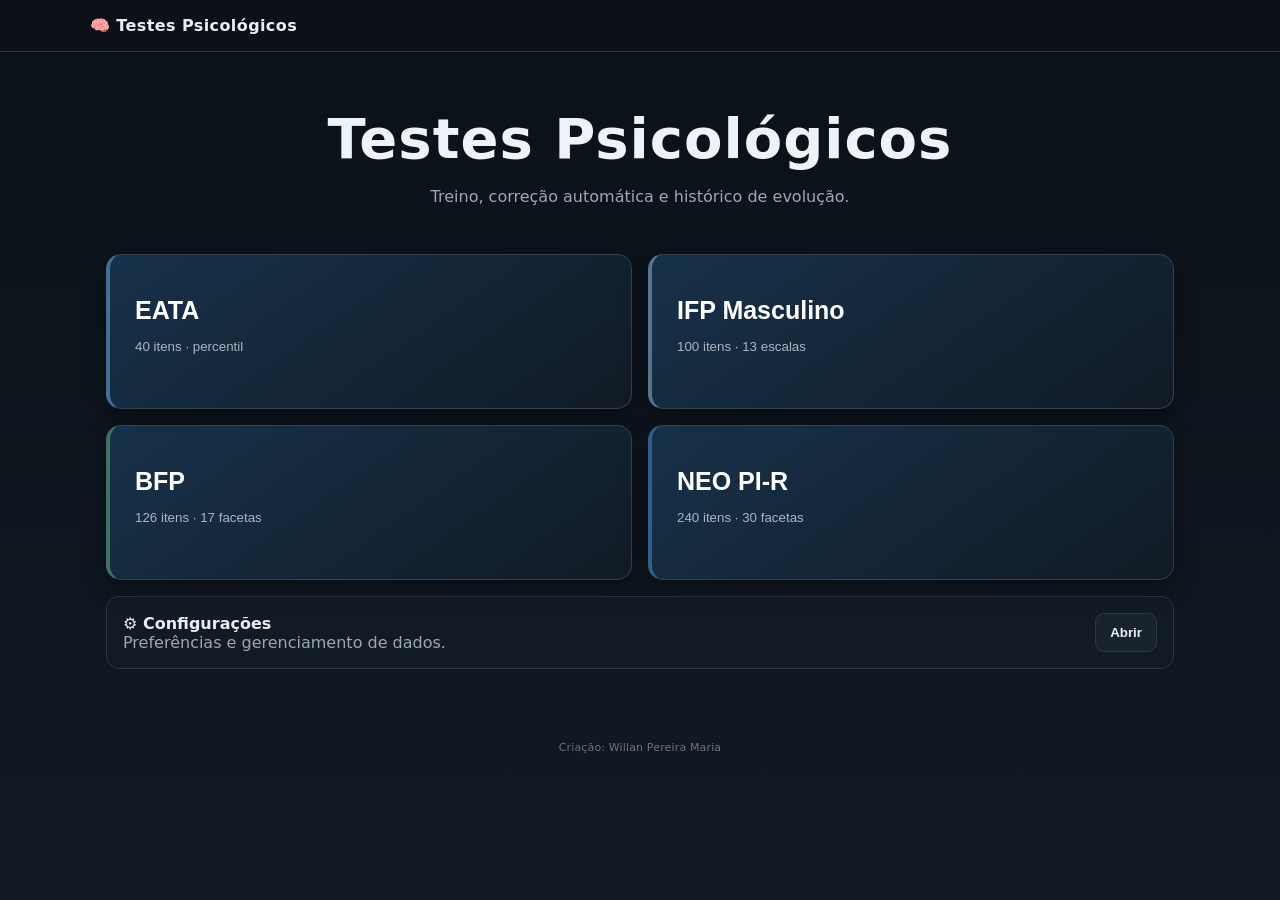
==== index.html.html @ acd8531c "Add files via upload" ====
<!doctype html><html lang="pt-BR"><head><meta charset="utf-8"><meta name="viewport" content="width=device-width,initial-scale=1"><title>Testes Psicológicos</title>
<style>
:root{--bg:#0b1118;--surface:#121a23;--surface2:#17222e;--text:#e8edf3;--muted:#9ba8b6;--line:#2a3745;--navy:#163a5f;--blue:#2d6594;--steel:#52728c;--green:#37745d;--red:#8f3d3d}
*{box-sizing:border-box}body{margin:0;font-family:system-ui,Segoe UI,Arial;background:linear-gradient(180deg,#0b1118 0%,#111923 100%);color:var(--text);min-height:100vh}
header{background:#0b1118f2;border-bottom:1px solid var(--line);padding:16px;position:sticky;top:0;z-index:10}
.wrap,main{max-width:1100px;margin:auto}.top{display:flex;justify-content:space-between;align-items:center}.brand{font-weight:900;letter-spacing:.4px}
.ghost,.secondary,.primary,.danger{border:0;border-radius:9px;padding:11px 14px;font-weight:800;cursor:pointer}.ghost,.secondary{background:#18232e;color:var(--text);border:1px solid var(--line)}.primary{background:#24527a;color:#fff}.danger{background:#3a2022;color:#f2c6c6;border:1px solid #63383c}
main{padding:28px 16px 50px}.screen{display:none}.screen.active{display:block}.hero{text-align:center;padding:26px 20px 32px}.hero h1{font-size:clamp(34px,7vw,56px);margin:0;color:#eef3f8;letter-spacing:1px}.hero p,.note{color:var(--muted)}
.grid{display:grid;grid-template-columns:repeat(2,1fr);gap:16px}.cardbtn{border:1px solid #314252;border-radius:15px;padding:25px;text-align:left;color:#fff;min-height:155px;cursor:pointer;background:linear-gradient(145deg,#17232f,#111a23);box-shadow:0 10px 25px #0005;transition:.18s}.cardbtn:hover{transform:translateY(-2px);border-color:#58738d;background:linear-gradient(145deg,#1b2b3a,#14202b)}.cardbtn h2{font-size:25px;margin:0 0 7px}.cardbtn p{color:#aab6c2}
.eata,.ifp,.bfp,.neo{background:linear-gradient(145deg,#17314a,#111b25)}.eata{border-left:4px solid #416f99}.ifp{border-left:4px solid #59758d}.bfp{border-left:4px solid #3f725f}.neo{border-left:4px solid #315f87}
.panel{background:var(--surface);border:1px solid var(--line);border-radius:13px;padding:16px;margin-bottom:14px}.config{margin-top:16px;display:flex;justify-content:space-between;align-items:center;gap:10px}
.head{display:flex;justify-content:space-between;align-items:center;gap:10px;flex-wrap:wrap}.tabs{display:flex;gap:7px}.tabs button{border:1px solid var(--line);background:#17222e;color:var(--text);border-radius:8px;padding:9px 12px;cursor:pointer}.tabs .active{background:#315d82;color:#fff}
.profile{display:grid;grid-template-columns:2fr 1fr 1fr;gap:10px}.profile label{font-size:12px;font-weight:800;color:var(--muted)}input,select{width:100%;margin-top:5px;padding:11px;border:1px solid var(--line);border-radius:8px;background:#0f1720;color:var(--text)}
.progress{height:9px;background:#202d39;border-radius:99px;overflow:hidden}.progress div{height:100%;width:0;background:#416f99}.q{background:#121a23;border:1px solid var(--line);border-radius:11px;padding:14px;margin:9px 0}.qt{font-weight:700}.qm{font-size:11px;color:var(--muted);margin-top:4px}.opts{display:flex;gap:7px;flex-wrap:wrap;margin-top:10px}.opts input{position:absolute;opacity:0;width:1px}.opts label{border:1px solid var(--line);border-radius:7px;padding:9px 11px;cursor:pointer;background:#17222e}.opts input:checked+label{background:#315d82;color:#fff;border-color:#527da1}
.actions{display:flex;gap:9px;flex-wrap:wrap;margin:15px 0}.hidden{display:none!important}.stats,.metrics{display:grid;grid-template-columns:repeat(4,1fr);gap:9px}.metric{border:1px solid var(--line);background:#101821;border-radius:9px;padding:11px}.metric small{display:block;color:var(--muted)}.metric strong{font-size:20px}
.tablewrap{overflow:auto;border:1px solid var(--line);border-radius:9px}table{width:100%;border-collapse:collapse;background:#111a23}th,td{padding:9px;border-bottom:1px solid var(--line);text-align:left;font-size:13px;white-space:nowrap}th{background:#18232e}.ok{color:#71b795}.bad{color:#df8585}.settings{display:grid;grid-template-columns:repeat(2,1fr);gap:12px}
footer{max-width:1100px;margin:0 auto;padding:8px 16px 24px;text-align:center;font-size:11px;color:#667585;letter-spacing:.15px}
@media(max-width:720px){.grid,.settings{grid-template-columns:1fr}.profile{grid-template-columns:1fr}.stats,.metrics{grid-template-columns:repeat(2,1fr)}header{position:static}}
</style></head><body><header><div class="wrap top"><div class="brand">🧠 Testes Psicológicos</div><button id="homeBtn" class="ghost hidden">← Início</button></div></header><main>
<section id="home" class="screen active"><div class="hero"><h1>Testes Psicológicos</h1><p>Treino, correção automática e histórico de evolução.</p></div><div class="grid">
<button class="cardbtn eata" data-open="eata"><h2>EATA</h2><p>40 itens · percentil</p></button><button class="cardbtn ifp" data-open="ifp"><h2>IFP Masculino</h2><p>100 itens · 13 escalas</p></button><button class="cardbtn bfp" data-open="bfp"><h2>BFP</h2><p>126 itens · 17 facetas</p></button><button class="cardbtn neo" data-open="neo"><h2>NEO PI-R</h2><p>240 itens · 30 facetas</p></button></div><div class="panel config"><div><b>⚙️ Configurações</b><div class="note">Preferências e gerenciamento de dados.</div></div><button class="secondary" data-open="settings">Abrir</button></div></section>
<section id="work" class="screen"><div id="app"></div></section><section id="settings" class="screen"><div class="panel"><h1>⚙️ Configurações</h1></div><div class="settings"><div class="panel"><label><input id="keep" type="checkbox" style="width:auto"> Manter nome/idade após calcular</label></div><div class="panel"><label><input id="autoclear" type="checkbox" style="width:auto"> Limpar respostas automaticamente</label></div><div class="panel"><b>Históricos</b><p class="note">Apaga EATA, IFP, BFP e NEO PI-R.</p><button id="wipe" class="danger">Apagar todos</button></div><div class="panel"><b>Armazenamento</b><p class="note">Os históricos ficam salvos localmente neste navegador.</p></div></div></section></main>
<script>
const D={"eataQ":["AO COMETER UM ERRO, MOSTRO INDIFERENÇA","CULPO OUTRAS PESSOAS POR COISAS QUE FIZ","FALO DOS OUTROS PELAS COSTAS","GOSTO DE BATER EM ANIMAIS","GOSTO DE BRINCAR DE EMPURRAR OU PROVOCAR QUEDAS PARA CAUSAR CONSTRANGIMENTO","GOSTO DE DEIXAR AS PESSOAS COM RAIVA DE MIM","GOSTO DE MOSTRAR MEUS CONHECIMENTOS","QUANDO NÃO GOSTO DE ALGUÉM, SINTO VONTADE DE ESCONDER A VERDADE PARA PREJUDICÁ-LO","QUANDO NÃO GOSTO DE ALGUÉM, SINTO VONTADE DE CRIAR UMA SITUAÇÃO PARA DESAFIÁ-LO","QUANDO SINTO RAIVA, TENHO VONTADE DE DESCONTAR EM ALGUÉM","RELATO SENTIMENTOS NÃO VERDADEIROS PARA INICIAR UM RELACIONAMENTO SEXUAL","TENHO VONTADE DE ANDAR ARMADO","TRANSO SEM PRESERVATIVO COM DIFERENTES PARCEIROS","XINGO PESSOAS POR NÃO QUEREREM TER RELAÇÕES SEXUAIS COMIGO","ALTERO O TOM DE VOZ QUANDO NÃO SOU ATENDIDO OU ENTENDIDO","AUMENTO UMA INFORMAÇÃO PARA PROVOCAR SENTIMENTO DE CULPA NOS OUTROS","DEIXO DE ALIMENTAR MEU ANIMAL DE ESTIMAÇÃO PARA PUNI-LO","DESCARREGO EXTINTORES PARA BRINCAR OU EXTRAVASSAR TENSÃO","DURANTE UMA CONVERSA NÃO DEIXO ESPAÇO PARA O OUTRO SE COLOCAR","ESTACIONO O CARRO EM UMA VAGA PARA DEFICIENTES FÍSICOS","GOSTO DE BATER EM PLACAS DE TRÂNSITO","GOSTO DE CORRER COM O CARRO","PONHO APELIDO MALDOSOS NAS PESSOAS","PROVOCO OS OUTROS RELEMBRANDO FALHAS QUE COMETERAM","QUEBRO E/OU ARRANCO PLANTAS EM JARDINS","SE NÃO TIVER PERIGO DE SER VISTO, ENTRO NO CINEMA SEM PAGAR","SINTO VONTADE DE FAZER COISAS INDEPENDENTE DAS NORMAS","AMEAÇO CONTAR \"SEGREDOS\" DA PESSOAS PARA FORÇÁ-LA A FAZER ALGO","COMETO ERROS PASSADOS MESMO SABENDO O DANO CAUSADO","DIRIJO APÓS INGERIR BEBIDA ALCOÓLICA","DISTORÇO OU AMENIZO UMA INFORMAÇÃO QUE PODERIA ME TRAZER PREJUÍZOS","FAÇO ULTRAPASSAGENS EM LOCAIS PROIBIDOS","GOSTO DE BRIGAR","GOSTO DE CONTROLAR INFORMAÇÕES PARA QUE OS OUTROS FAÇAM O QUE QUERO","GOSTO DE INCOMODAR OS OUTROS","GOSTO DE XAVECAR PESSOAS COM MENOS DE 18 ANOS","QUANDO ENCONTRO COM UMA TURMA, SEMPRE TENHO FOFOCA PARA CONTAR","QUANDO FAÇO ALGO ERRADO, DISFARÇO OU SAIO PARA NÃO PERCEBEREM QUE FUI EU","QUANDO QUEBRO ALGUMA COISA, DIGO QUE FOI OUTRA PESSOA","UTILIZO O NOME DE ALGUÉM PARA CONSEGUIR BENEFÍCIOS SEM SEU CONHECIMENTO"],"eataScales":[[0,3,6,12,24,26,27,37,38,39],[1,2,7,8,9,14,15,18,23,28,30,32,33,36],[4,5,10,11,13,16,17,19,20,21,22,25,29,31,34,35]],"eataPct":{"0":1,"1":2,"2":4,"3":7,"4":12,"5":18,"6":24,"7":30,"8":37,"9":43,"10":49,"11":54,"12":58,"13":61,"14":65,"15":68,"16":72,"17":75,"18":78,"19":80,"20":82,"21":83,"22":85,"23":87,"24":88,"25":89,"26":90,"27":91,"28":92,"29":92,"30":93,"31":93,"32":93,"33":93,"34":93,"35":93,"36":93,"37":94,"38":94,"39":94,"40":94,"41":94,"42":94,"43":94,"44":94,"45":94,"46":94,"47":94,"48":94,"49":94,"50":94,"51":94,"52":94,"53":95,"54":95,"55":95,"56":96,"57":96,"58":96,"59":97,"60":98,"61":98,"62":99,"63":99,"64":99,"65":99,"66":99,"67":100,"68":100,"69":100,"70":100,"71":100,"72":100,"73":100,"74":100,"75":100,"76":100,"77":100,"78":100,"79":100,"80":100},"ifpQ":[{"n":1,"text":"Gosto de fazer coisas que outras pessoas consideram fora do comum","scale":"Autonomia"},{"n":2,"text":"Gostaria de realizar um grande feito ou grande obra na minha vida","scale":"Desempenho"},{"n":3,"text":"Gostaria de experimentar novidades e mudanças em meu dia a dia","scale":"Mudança"},{"n":4,"text":"Não gosto de situações em que se exige que eu me comporte de determinada maneira","scale":"Autonomia"},{"n":5,"text":"Gosto de dizer o que eu penso a respeito das coisas","scale":"Autonomia"},{"n":6,"text":"Gosto de saber o que grandes personalidades disseram sobre os problemas pelos quais eu me interesso","scale":"Deferência"},{"n":7,"text":"Gosto de ser capaz de fazer as coisas melhor do que as outras pessoas","scale":"Desempenho"},{"n":8,"text":"Gosto de concluir qualquer trabalho ou tarefa que tenha começado","scale":"Persistência"},{"n":9,"text":"Gosto de ajudar meus amigos quando eles estão com problemas","scale":"Assistência"},{"n":10,"text":"Não costumo abandonar um quebra-cabeça ou problema antes que consiga resolvê-lo","scale":"Persistência"},{"n":11,"text":"Gosto de dizer aos outros com o fazer seus trabalhos","scale":"Dominância"},{"n":12,"text":"Gostaria de ser considerado uma autoridade em algum trabalho, profissão ou campo de especialização","scale":"Desempenho"},{"n":13,"text":"Gostaria de experimentar e provar coisas novas","scale":"Mudança"},{"n":14,"text":"Quando tenho alguma tarefa para fazer, gosto de começar logo e permanecer trabalhando até completá-la","scale":"Persistência"},{"n":15,"text":"Aceito com prazer a liderança das pessoas que admiro","scale":"Deferência"},{"n":16,"text":"Gosto de trabalhar horas a fio sem ser interrompido","scale":"Persistência"},{"n":17,"text":"Gosto que meus amigos me dêem muita atenção quando estou sofrendo ou doente","scale":"Afago"},{"n":18,"text":"Costumo analisar minhas intenções e sentimentos","scale":"Intracepção"},{"n":19,"text":"Gosto de fazer com carinho pequenos favores a meus amigos","scale":"Afiliação"},{"n":20,"text":"Gosto de ficar acordado até tarde para terminar um trabalho","scale":"Persistência"},{"n":21,"text":"Gosto de andar pelo pais  e viver em lugares diferentes","scale":"Mudança"},{"n":22,"text":"Gosto de analisar os sentimentos e intenções dos outros","scale":"Intracepção"},{"n":23,"text":"Gosto de fazer gozação com pessoas que fazem coisas que eu considero estúpidas","scale":"Agressividade"},{"n":24,"text":"Tenho vontade de me vingar quando alguém me insulta","scale":"Agressividade"},{"n":25,"text":"Gosto de pensar sobre o caráter dos meus amigos e tentar descobrir o que os faz serem como são","scale":"Intracepção"},{"n":26,"text":"Sou leal aos meus amigos","scale":"Afiliação"},{"n":27,"text":"Gosto de levar trabalho ou tarefa até o fim antes de começar outro","scale":"Persistência"},{"n":28,"text":"Gosto de dizer aos meus superiores que eles fizeram um bom trabalho, quando acredito nisso","scale":"Deferência"},{"n":29,"text":"Gosto que meus amigos sejam solidários comigo e me animem quando estou deprimido","scale":"Afago"},{"n":30,"text":"Antes de começa um trabalho, gosto de organizá-lo e planejá-lo","scale":"Ordem"},{"n":31,"text":"Gosto que meus amigos demonstrem muito afeto por mim","scale":"Afago"},{"n":32,"text":"Gosto de realizar tarefas que, na opinião dos outros, exigem habilidade e esforço","scale":"Desempenho"},{"n":33,"text":"Gosto de ser bem sucedido nas coisas que faço","scale":"Desempenho"},{"n":34,"text":"Gosto de fazer amizades","scale":"Afiliação"},{"n":35,"text":"Gosto de ser considerado um líder pelos outros","scale":"Dominância"},{"n":36,"text":"Gosto de realizar com afinco (sem descanso) qualquer trabalho que faço","scale":"Persistência"},{"n":37,"text":"Gosto de participar de grupos cujos membros se tratem com afeto e amizade","scale":"Afiliação"},{"n":38,"text":"Sinto-me satisfeito quando realizo bem um trabalho difícil","scale":"Desempenho"},{"n":39,"text":"Tenho vontade de mandar os outros calarem a boca quando discordo deles","scale":"Agressividade"},{"n":40,"text":"Gosto de fazer coisas do meu jeito sem me importar com o que os outros possam pensar","scale":"Autonomia"},{"n":41,"text":"Gosto de viajar e conhecer o país","scale":"Mudança"},{"n":42,"text":"Gosto de me fixar em um trabalho ou problema mesmo quando a solução pareça extremamente difícil","scale":"Persistência"},{"n":43,"text":"Gosto de conhecer pessoas novas","scale":"Mudança"},{"n":44,"text":"Gosto de dividir coisas com os outros","scale":"Assistência"},{"n":45,"text":"Sinto-me satisfeito quando consigo convencer e influenciar os outros","scale":"Dominância"},{"n":46,"text":"Gosto de demonstrar muita afeição por meus amigos","scale":"Afiliação"},{"n":47,"text":"Gosto de prestar favores aos outros","scale":"Assistência"},{"n":48,"text":"Gosto de seguir instruções e fazer o que é esperado de mim","scale":"Deferência"},{"n":49,"text":"Gosto de elogiar alguém que admiro","scale":"Deferência"},{"n":50,"text":"Quando planejo alguma coisa, procuro sugestões de pessoas que respeito","scale":"Deferência"},{"n":51,"text":"Gosto de manter minhas coisas limpas e ordenadas em minha escrivaninha ou em meu local de trabalho","scale":"Ordem"},{"n":52,"text":"Gosto de manter fortes laços de amizade","scale":"Afiliação"},{"n":53,"text":"Gosto que meus amigos me ajudem quando estou com problema","scale":"Afago"},{"n":54,"text":"Gosto que meus amigos mostrem boa vontade em me prestar pequenos favores","scale":"Afago"},{"n":55,"text":"Gosto de manter minhas cartas, contas e outros papéis bem arrumados e arquivados de acordo com algum sistema","scale":"Ordem"},{"n":56,"text":"Gosto que meus amigos sejam solidários e compreensivos quando tenho problemas","scale":"Afago"},{"n":57,"text":"Prefiro fazer coisas com meus amigos a fazer sozinho","scale":"Afiliação"},{"n":58,"text":"Gosto de tratar outras pessoas com bondade e compaixão","scale":"Assistência"},{"n":59,"text":"Gosto de comer em restaurantes novo e exóticos (diferentes)","scale":"Mudança"},{"n":60,"text":"Procuro entender como meus amigos se sentem a respeito de problemas que eles enfrentam","scale":"Intracepção"},{"n":61,"text":"Gosto de ser o centro das atenções em um grupo","scale":"Exibição"},{"n":62,"text":"Gosto de ser um dos líderes nas organizações e grupos aos quais pertenço","scale":"Dominância"},{"n":63,"text":"Gosto de ser independente dos outros para decidir o que quero fazer","scale":"Autonomia"},{"n":64,"text":"Gosto de me manter em contato com meus amigos","scale":"Afiliação"},{"n":65,"text":"Quando participo de uma comissão (reunião), gosto de ser indicado ou eleito presidente","scale":"Dominância"},{"n":66,"text":"Gosto de fazer tantos amigos quanto possível","scale":"Afiliação"},{"n":67,"text":"Gosto de observar como uma pessoa se sente numa determinada situação","scale":"Intracepção"},{"n":68,"text":"Quando estou em um grupo, aceito com prazer a liderança de outra pessoa para decidir o que o grupo fará","scale":"Deferência"},{"n":69,"text":"Não gosto de me sentir pressionado por responsabilidades e deveres","scale":"Autonomia"},{"n":70,"text":"Às vezes, fico tão irritado que sinto vontade de jogar e quebrar coisas","scale":"Agressividade"},{"n":71,"text":"Gosto de fazer perguntas que ninguém será capaz de responder","scale":"Exibição"},{"n":72,"text":"Às vezes, gosto de fazer coisas simplesmente para ver o efeito que terão sobre os outros","scale":"Exibição"},{"n":73,"text":"Sou solidário com meus amigos quando machucados ou doentes","scale":"Assistência"},{"n":74,"text":"Não tenho medo de criticar pessoas que ocupam posições de autoridade","scale":"Autonomia"},{"n":75,"text":"Gosto de fiscalizar e dirigir os atos dos outros sempre que posso","scale":"Dominância"},{"n":76,"text":"Culpo os outros quando as coisas dão errado comigo","scale":"Agressividade"},{"n":77,"text":"Gosto de ajudar pessoas que têm menos sorte do que eu","scale":"Assistência"},{"n":78,"text":"Gosto de planejar e organizar, em todos os detalhes, qualquer trabalho que eu faço","scale":"Ordem"},{"n":79,"text":"Gosto de fazer coisas novas e diferentes","scale":"Mudança"},{"n":80,"text":"Gostaria de realizar com sucesso alguma coisa de grande importância","scale":"Desempenho"},{"n":81,"text":"Quando estou com um grupo de pessoas, gosto de decidir sobre o que vamos fazer","scale":"Dominância"},{"n":82,"text":"Interesso-me em conhecer a vida de grandes personalidades","scale":"Deferência"},{"n":83,"text":"Procuro me adaptar ao modo de ser das pessoas que admiro","scale":"Deferência"},{"n":84,"text":"Gosto de resolver quebra-cabeças e problemas com os quais outras pessoas têm dificuldades","scale":"Desempenho"},{"n":85,"text":"Gosto de falar sobre os meus sucessos","scale":"Exibição"},{"n":86,"text":"Gosto de dar o melhor de mim em tudo que faço","scale":"Desempenho"},{"n":87,"text":"Gosto de estudar e analisar o comportamento dos outros","scale":"Intracepção"},{"n":88,"text":"Gosto de contar aos outros aventuras e coisas estranhas que acontecem comigo","scale":"Exibição"},{"n":89,"text":"Perdôo as pessoas que às vezes possam me magoar","scale":"Assistência"},{"n":90,"text":"Gosto de prever (entender) como meus amigos irão agir em diferentes situações","scale":"Intracepção"},{"n":91,"text":"Gosto de me sentir livre para fazer o que quero","scale":"Autonomia"},{"n":92,"text":"Gosto de me sentir livre para ir e vir quando quiser","scale":"Autonomia"},{"n":93,"text":"Gosto de usar palavras cujo significado as outras pessoas desconhecem","scale":"Exibição"},{"n":94,"text":"Gosto de planejar antes de iniciar algo difícil","scale":"Ordem"},{"n":95,"text":"Qualquer trabalho escrito que faço, gosto que seja preciso, limpo e bem organizado","scale":"Ordem"},{"n":96,"text":"Gosto que as pessoas notem e comentem a minha aparência quando estou em público","scale":"Exibição"},{"n":97,"text":"Gosto que meus amigos me tratem com delicadeza","scale":"Afago"},{"n":98,"text":"Gosto de ser generoso com os outros","scale":"Assistência"},{"n":99,"text":"Gosto de contar estórias e piadas engraçadas em festas","scale":"Exibição"},{"n":100,"text":"Gosto de dizer coisas que os outros consideram engraçadas e inteligentes","scale":"Exibição"}],"ifpScales":[{"name":"ASSISTENCIA","idx":[8,43,46,57,72,76,88,97],"lookup":{"1":5,"2":5,"3":5,"4":5,"5":5,"6":5,"7":5,"8":5,"9":5,"10":5,"11":5,"12":5,"13":5,"14":5,"15":5,"16":5,"17":5,"18":5,"19":5,"20":5,"21":5,"22":5,"23":5,"24":5,"25":5,"26":5,"27":5,"28":5,"29":5,"30":5,"31":5,"32":5,"33":5,"34":5,"35":5,"36":10,"37":10,"38":15,"39":20,"40":25,"41":30,"42":35,"43":45,"44":50,"45":55,"46":60,"47":70,"48":75,"49":75,"50":80,"51":85,"52":90,"53":90,"54":95,"55":95,"56":100},"crit":{"min":40,"max":60},"group":"I","ref":">=40 %>= 60%"},{"name":"INTRACEPÇÃO","idx":[17,21,24,59,66,86,89],"lookup":{"1":5,"2":5,"3":5,"4":5,"5":5,"6":5,"7":5,"8":5,"9":5,"10":5,"11":5,"12":5,"13":5,"14":5,"15":5,"16":5,"17":5,"18":5,"19":5,"20":5,"21":5,"22":5,"23":5,"24":5,"25":10,"26":10,"27":15,"28":20,"29":25,"30":25,"31":30,"32":40,"33":45,"34":50,"35":55,"36":65,"37":70,"38":75,"39":80,"40":80,"41":85,"42":90,"43":90,"44":90,"45":95,"46":95,"47":95,"48":95,"49":100},"crit":{"max":30},"group":"I","ref":"< = 30%"},{"name":"AFAGO","idx":[16,28,30,52,53,55,96],"lookup":{"1":5,"2":5,"3":5,"4":5,"5":5,"6":5,"7":5,"8":5,"9":5,"10":5,"11":5,"12":5,"13":5,"14":5,"15":5,"16":5,"17":5,"18":5,"19":5,"20":5,"21":10,"22":10,"23":15,"24":15,"25":20,"26":25,"27":30,"28":30,"29":35,"30":45,"31":50,"32":55,"33":60,"34":65,"35":70,"36":75,"37":80,"38":80,"39":85,"40":85,"41":85,"42":85,"43":90,"44":90,"45":90,"46":90,"47":90,"48":90,"49":100},"crit":{"max":50},"group":"I","ref":"< = 50%"},{"name":"DEFERENCIA","idx":[5,14,27,47,48,49,67,81,82],"lookup":{"1":5,"2":5,"3":5,"4":5,"5":5,"6":5,"7":5,"8":5,"9":5,"10":5,"11":5,"12":5,"13":5,"14":5,"15":5,"16":5,"17":5,"18":5,"19":5,"20":5,"21":5,"22":5,"23":5,"24":5,"25":5,"26":5,"27":5,"28":5,"29":5,"30":5,"31":5,"32":5,"33":5,"34":5,"35":5,"36":5,"37":5,"38":5,"39":10,"40":10,"41":15,"42":15,"43":20,"44":25,"45":30,"46":35,"47":40,"48":45,"49":50,"50":60,"51":65,"52":70,"53":75,"54":80,"55":85,"56":85,"57":90,"58":90,"59":95,"60":95,"61":95,"62":95,"63":100},"crit":{"min":50},"group":"II","ref":">=50%"},{"name":"AFILIAÇÃO","idx":[18,25,33,36,45,51,56,63,65],"lookup":{"1":5,"2":5,"3":5,"4":5,"5":5,"6":5,"7":5,"8":5,"9":5,"10":5,"11":5,"12":5,"13":5,"14":5,"15":5,"16":5,"17":5,"18":5,"19":5,"20":5,"21":5,"22":5,"23":5,"24":5,"25":5,"26":5,"27":5,"28":5,"29":5,"30":5,"31":5,"32":5,"33":5,"34":5,"35":5,"36":5,"37":5,"38":5,"39":5,"40":5,"41":5,"42":10,"43":10,"44":15,"45":15,"46":20,"47":25,"48":30,"49":35,"50":40,"51":45,"52":50,"53":55,"54":60,"55":65,"56":75,"57":80,"58":80,"59":85,"60":90,"61":90,"62":95,"63":100},"crit":{"min":40,"max":60},"group":"II","ref":">=40 %>= 60%"},{"name":"DOMINANCIA","idx":[10,34,44,61,64,74,80],"lookup":{"1":5,"2":5,"3":5,"4":5,"5":5,"6":5,"7":5,"8":5,"9":5,"10":5,"11":5,"12":5,"13":5,"14":5,"15":5,"16":5,"17":5,"18":5,"19":10,"20":10,"21":15,"22":15,"23":20,"24":25,"25":30,"26":35,"27":40,"28":45,"29":50,"30":55,"31":60,"32":65,"33":70,"34":75,"35":80,"36":80,"37":85,"38":85,"39":90,"40":90,"41":95,"42":95,"43":95,"44":95,"45":95,"46":95,"47":95,"48":95,"49":100},"crit":{"max":30},"group":"I","ref":" < = 30%"},{"name":"DESEMPENHO","idx":[1,6,11,31,32,37,79,83,85],"lookup":{"1":5,"2":5,"3":5,"4":5,"5":5,"6":5,"7":5,"8":5,"9":5,"10":5,"11":5,"12":5,"13":5,"14":5,"15":5,"16":5,"17":5,"18":5,"19":5,"20":5,"21":5,"22":5,"23":5,"24":5,"25":5,"26":5,"27":5,"28":5,"29":5,"30":5,"31":5,"32":5,"33":5,"34":5,"35":5,"36":5,"37":5,"38":5,"39":5,"40":5,"41":5,"42":10,"43":10,"44":15,"45":15,"46":20,"47":25,"48":30,"49":35,"50":40,"51":45,"52":50,"53":55,"54":65,"55":70,"56":75,"57":80,"58":85,"59":90,"60":90,"61":95,"62":95,"63":100},"crit":{"min":70},"group":"II","ref":">=70%"},{"name":"EXIBIÇÃO","idx":[60,70,71,84,87,92,95,98,99],"lookup":{"1":5,"2":5,"3":5,"4":5,"5":5,"6":5,"7":5,"8":5,"9":5,"10":5,"11":5,"12":5,"13":5,"14":5,"15":5,"16":5,"17":5,"18":5,"19":5,"20":10,"21":10,"22":10,"23":15,"24":15,"25":20,"26":25,"27":30,"28":30,"29":35,"30":40,"31":45,"32":50,"33":55,"34":60,"35":65,"36":70,"37":70,"38":75,"39":80,"40":80,"41":85,"42":85,"43":90,"44":90,"45":90,"46":90,"47":95,"48":95,"49":95,"50":95,"51":95,"52":95,"53":95,"54":95,"55":95,"56":95,"57":95,"58":95,"59":95,"60":95,"61":100,"62":100,"63":100},"crit":{"min":30,"max":50},"group":"II","ref":">=30% < = 50%"},{"name":"AGRESSIVIDADE","idx":[22,23,38,69,75],"lookup":{"1":15,"2":15,"3":15,"4":15,"5":15,"6":25,"7":35,"8":40,"9":50,"10":55,"11":65,"12":70,"13":75,"14":80,"15":80,"16":85,"17":90,"18":90,"19":90,"20":95,"21":95,"22":95,"23":95,"24":95,"25":95,"26":95,"27":95,"28":95,"29":95,"30":95,"31":95,"32":95,"33":95,"34":95,"35":100},"crit":{"min":50,"max":50},"group":"I","ref":"= 50 %"},{"name":"ORDEM","idx":[29,50,54,77,93,94],"lookup":{"1":5,"2":5,"3":5,"4":5,"5":5,"6":5,"7":5,"8":5,"9":5,"10":5,"11":5,"12":5,"13":5,"14":5,"15":5,"16":5,"17":5,"18":5,"19":5,"20":5,"21":5,"22":5,"23":5,"24":5,"25":5,"26":5,"27":5,"28":5,"29":10,"30":15,"31":20,"32":25,"33":30,"34":35,"35":45,"36":50,"37":60,"38":65,"39":70,"40":80,"41":85,"42":100},"crit":{"min":50},"group":"II","ref":">=50% "},{"name":"PERSISTENCIA","idx":[7,9,13,15,19,26,35,41],"lookup":{"1":5,"2":5,"3":5,"4":5,"5":5,"6":5,"7":5,"8":5,"9":5,"10":5,"11":5,"12":5,"13":5,"14":5,"15":5,"16":5,"17":5,"18":5,"19":5,"20":5,"21":5,"22":5,"23":5,"24":5,"25":5,"26":5,"27":5,"28":5,"29":5,"30":5,"31":5,"32":5,"33":5,"34":5,"35":10,"36":15,"37":15,"38":20,"39":25,"40":30,"41":35,"42":45,"43":50,"44":55,"45":60,"46":65,"47":70,"48":80,"49":80,"50":85,"51":90,"52":90,"53":95,"54":95,"55":95,"56":100},"crit":{"min":60,"max":90},"group":"I","ref":">=60 %< = 90%"},{"name":"MUDANÇA","idx":[2,12,20,40,42,58,78],"lookup":{"1":5,"2":5,"3":5,"4":5,"5":5,"6":5,"7":5,"8":5,"9":5,"10":5,"11":5,"12":5,"13":5,"14":5,"15":5,"16":5,"17":5,"18":5,"19":5,"20":5,"21":5,"22":5,"23":5,"24":5,"25":5,"26":10,"27":10,"28":15,"29":20,"30":20,"31":25,"32":30,"33":35,"34":45,"35":50,"36":55,"37":60,"38":65,"39":70,"40":75,"41":80,"42":85,"43":90,"44":90,"45":90,"46":95,"47":95,"48":95,"49":100},"crit":{"min":40,"max":60},"group":"II","ref":">=40% < = 60%"},{"name":"AUTONOMIA","idx":[0,3,4,39,62,68,73,90,91],"lookup":{"1":5,"2":5,"3":5,"4":5,"5":5,"6":5,"7":5,"8":5,"9":5,"10":5,"11":5,"12":5,"13":5,"14":5,"15":5,"16":5,"17":5,"18":5,"19":5,"20":5,"21":5,"22":5,"23":5,"24":5,"25":5,"26":5,"27":10,"28":10,"29":10,"30":15,"31":20,"32":20,"33":25,"34":30,"35":35,"36":40,"37":50,"38":55,"39":60,"40":65,"41":70,"42":75,"43":75,"44":80,"45":85,"46":85,"47":90,"48":90,"49":90,"50":95,"51":95,"52":95,"53":95,"54":95,"55":95,"56":95,"57":95,"58":95,"59":95,"60":95,"61":95,"62":100,"63":100},"crit":{"min":30,"max":50},"group":"II","ref":">=30% < = 50%"}],"bfpQ":[{"n":1,"text":"Procuro seguir as regras sociais sem questioná-las.","facet":"Liberalismo (A2)","domain":"Abertura","factor":-1},{"n":2,"text":"Tento fazer com que as pessoas se sintam bem.","facet":"Amabilidade (S1)","domain":"Socialização","factor":1},{"n":3,"text":"Gosto de falar sobre mim.","facet":"Altivez (E2)","domain":"Extroversão","factor":1},{"n":4,"text":"Tenho um coração mole.","facet":"Amabilidade (S1)","domain":"Socialização","factor":1},{"n":5,"text":"Falo tudo o que penso.","facet":"Altivez (E2)","domain":"Extroversão","factor":1},{"n":6,"text":"Gosto de fazer coisas que nunca fiz antes.","facet":"Busca por novidades (A3)","domain":"Abertura","factor":1},{"n":7,"text":"Acredito que as pessoas tem boas intenções.","facet":"Confiança nas pessoas (S3)","domain":"Socialização","factor":1},{"n":8,"text":"Sou divertido.","facet":"Interações Sociais (E4)","domain":"Extroversão","factor":1},{"n":9,"text":"Tomo cuidado com o que falo.","facet":"Ponderação / Prudência (R2)","domain":"Realização","factor":1},{"n":10,"text":"Dificilmente perdoo.","facet":"Confiança nas pessoas (S3)","domain":"Socialização","factor":-1},{"n":11,"text":"Divirto-me quando estou entre muitas pessoas.","facet":"Interações Sociais (E4)","domain":"Extroversão","factor":1},{"n":12,"text":"Respeito os sentimentos alheios.","facet":"Amabilidade (S1)","domain":"Socialização","factor":1},{"n":13,"text":"Mesmo quando preciso resolver alguma coisa para mim, costumo adiar até o último momento.","facet":"Passividade / falta de energia (N3)","domain":"Neuroticismo","factor":1},{"n":14,"text":"Tento influenciar os outros.","facet":"Altivez (E2)","domain":"Extroversão","factor":1},{"n":15,"text":"Sou generoso(a).","facet":"Amabilidade (S1)","domain":"Socialização","factor":1},{"n":16,"text":"Estou satisfeito comigo mesmo(a).","facet":"Depressão (N4)","domain":"Neuroticismo","factor":-1},{"n":17,"text":"Não falo muito.","facet":"Comunicação (E1)","domain":"Extroversão","factor":-1},{"n":18,"text":"Posso agredir fisicamente as pessoas quando fico muito irritado.","facet":"Pro-sociabilidade (S2)","domain":"Socialização","factor":-1},{"n":19,"text":"Resolvo meus problemas sem pensar muito.","facet":"Ponderação / Prudência (R2)","domain":"Realização","factor":-1},{"n":20,"text":"Preocupo-me com todos.","facet":"Amabilidade (S1)","domain":"Socialização","factor":1},{"n":21,"text":"Geralmente me sinto feliz.","facet":"Dinamismo (E3)","domain":"Extroversão","factor":1},{"n":22,"text":"Preciso de estímulo para começar a fazer as coisas.","facet":"Passividade / falta de energia (N3)","domain":"Neuroticismo","factor":1},{"n":23,"text":"Tenho pouco interesse por exposições de arte.","facet":"Abertura a idéias (A1)","domain":"Abertura","factor":-1},{"n":24,"text":"Divirto-me contrariando as pessoas.","facet":"Pro-sociabilidade (S2)","domain":"Socialização","factor":-1},{"n":25,"text":"Com frequência tomo decisões precipitadas.","facet":"Instabilid. Emoc. (N2)","domain":"Neuroticismo","factor":1},{"n":26,"text":"Facilmente coloco as minhas idéias em prática.","facet":"Dinamismo (E3)","domain":"Extroversão","factor":1},{"n":27,"text":"Uso as pessoas para conseguir o que desejo.","facet":"Pro-sociabilidade (S2)","domain":"Socialização","factor":-1},{"n":28,"text":"Posso lidar com muitas tarefas ao mesmo tempo.","facet":"Competência (R1)","domain":"Realização","factor":1},{"n":29,"text":"Quase sempre me sinto desanimado.","facet":"Depressão (N4)","domain":"Neuroticismo","factor":1},{"n":30,"text":"Suspeito das intenções das pessoas.","facet":"Confiança nas pessoas (S3)","domain":"Socialização","factor":-1},{"n":31,"text":"Atualmente defendo idéias diferentes daquelas que defendia antigamente.","facet":"Liberalismo (A2)","domain":"Abertura","factor":1},{"n":32,"text":"Consigo o que eu quero.","facet":"Dinamismo (E3)","domain":"Extroversão","factor":1},{"n":33,"text":"Tenho pouca curiosidade para conhecer novos estlos musicais.","facet":"Abertura a idéias (A1)","domain":"Abertura","factor":-1},{"n":34,"text":"Dedico-me muito para fazer as coisas.","facet":"Empenho / Comprometimento (R3)","domain":"Realização","factor":1},{"n":35,"text":"Espero pela decisão dos outros.","facet":"Passividade / falta de energia (N3)","domain":"Neuroticismo","factor":1},{"n":36,"text":"Interesso-me por teorias que tentam explicar o universo.","facet":"Abertura a idéias (A1)","domain":"Abertura","factor":1},{"n":37,"text":"Tenho pouca paciência para terminar tarefas muito longas ou difíceis.","facet":"Passividade / falta de energia (N3)","domain":"Neuroticismo","factor":1},{"n":38,"text":"Sou uma pessoa tímida.","facet":"Comunicação (E1)","domain":"Extroversão","factor":-1},{"n":39,"text":"Tenho alguns inimigos.","facet":"Confiança nas pessoas (S3)","domain":"Socialização","factor":-1},{"n":40,"text":"Acho que minha vida é vazia e sem emoção.","facet":"Depressão (N4)","domain":"Neuroticismo","factor":1},{"n":41,"text":"Começo rapidamente as tarefas que tenho para fazer.","facet":"Competência (R1)","domain":"Realização","factor":1},{"n":42,"text":"Acho pouco interessantes exposições fotográficas.","facet":"Abertura a idéias (A1)","domain":"Abertura","factor":-1},{"n":43,"text":"Respeito o ponto de vista dos outros.","facet":"Amabilidade (S1)","domain":"Socialização","factor":1},{"n":44,"text":"Tenho dificuldade para me adaptar a trabalhos que envolvam uma rotina fixa.","facet":"Busca por novidades (A3)","domain":"Abertura","factor":1},{"n":45,"text":"Antes de agir, penso no que pode acontecer.","facet":"Ponderação / Prudência (R2)","domain":"Realização","factor":1},{"n":46,"text":"Sinto-me mal se não cumpro algo que prometi.","facet":"Amabilidade (S1)","domain":"Socialização","factor":1},{"n":47,"text":"Adoro atividades em grupo.","facet":"Interações Sociais (E4)","domain":"Extroversão","factor":1},{"n":48,"text":"Tudo o que posso ver a minha frente é mais desprazer do que prazer.","facet":"Depressão (N4)","domain":"Neuroticismo","factor":1},{"n":49,"text":"Gosto de ir a lugares que não conheço.","facet":"Busca por novidades (A3)","domain":"Abertura","factor":1},{"n":50,"text":"Converso com muitas pessoas diferentes quando vou a festas.","facet":"Interações Sociais (E4)","domain":"Extroversão","factor":1},{"n":51,"text":"Ajo impulsivamente quando alguma coisa está me aborrecendo.","facet":"Instabilid. Emoc. (N2)","domain":"Neuroticismo","factor":1},{"n":52,"text":"Gosto de ter uma vida social agitada.","facet":"Interações Sociais (E4)","domain":"Extroversão","factor":1},{"n":53,"text":"Participar de atividades que envolvam criatividade e / ou fantasia me empolga.","facet":"Abertura a idéias (A1)","domain":"Abertura","factor":1},{"n":54,"text":"Me esforço para ter destaque na escola ou no trabalho.","facet":"Empenho / Comprometimento (R3)","domain":"Realização","factor":1},{"n":55,"text":"Geralmente faço o que meus amigos e parentes querem, embora não concorde com eles, como medo que se afastem de mim.","facet":"Vulnerabilidade (N1)","domain":"Neuroticismo","factor":1},{"n":56,"text":"Tenho pouco interesse por idéias abstratas.","facet":"Abertura a idéias (A1)","domain":"Abertura","factor":-1},{"n":57,"text":"Acho que os outros zombam de mim.","facet":"Confiança nas pessoas (S3)","domain":"Socialização","factor":-1},{"n":58,"text":"Costumo fazer sacrifícios para conseguir o que quero.","facet":"Competência (R1)","domain":"Realização","factor":1},{"n":59,"text":"Acho natural que os valores morais mudem ao longo do tempo.","facet":"Liberalismo (A2)","domain":"Abertura","factor":1},{"n":60,"text":"Tenho muito medo de que os meus amigos deixem de gostar de mim.","facet":"Vulnerabilidade (N1)","domain":"Neuroticismo","factor":1},{"n":61,"text":"Tento incentivar as pessoas.","facet":"Amabilidade (S1)","domain":"Socialização","factor":1},{"n":62,"text":"Sou uma pessoa com pouca imaginação.","facet":"Abertura a idéias (A1)","domain":"Abertura","factor":-1},{"n":63,"text":"Faço coisas consideradas perigosas.","facet":"Pro-sociabilidade (S2)","domain":"Socialização","factor":-1},{"n":64,"text":"Penso sobre o que preciso fazer para alcançar meus objetivos.","facet":"Competência (R1)","domain":"Realização","factor":1},{"n":65,"text":"Sou uma pessoa nervosa.","facet":"Instabilid. Emoc. (N2)","domain":"Neuroticismo","factor":1},{"n":66,"text":"Costumo ficar calado quando estou entre estranhos.","facet":"Comunicação (E1)","domain":"Extroversão","factor":-1},{"n":67,"text":"Resolvo meus problemas com rapidez.","facet":"Competência (R1)","domain":"Realização","factor":1},{"n":68,"text":"Confio no que as pessoas dizem.","facet":"Confiança nas pessoas (S3)","domain":"Socialização","factor":1},{"n":69,"text":"Acho que não existe uma verdade absoluta.","facet":"Liberalismo (A2)","domain":"Abertura","factor":1},{"n":70,"text":"Por mais que me esforce, sei que não sou capaz de superar os obstáculos que tenho que enfrentar no dia a dia.","facet":"Depressão (N4)","domain":"Neuroticismo","factor":1},{"n":71,"text":"Envolvo-me rapidamente com os outros.","facet":"Interações Sociais (E4)","domain":"Extroversão","factor":1},{"n":72,"text":"Gosto de pensar sobre soluções diferentes para problemas complexos.","facet":"Competência (R1)","domain":"Realização","factor":1},{"n":73,"text":"Deixo de fazer as coisas que desejo por medo de ser criticado pelos outros.","facet":"Vulnerabilidade (N1)","domain":"Neuroticismo","factor":1},{"n":74,"text":"Acredito que a maioria dos valores morais são dependentes da época e do lugar.","facet":"Liberalismo (A2)","domain":"Abertura","factor":1},{"n":75,"text":"Fico muito tímido quando estou entre desconhecidos.","facet":"Vulnerabilidade (N1)","domain":"Neuroticismo","factor":1},{"n":76,"text":"Preocupo-me em agir segundo as leis.","facet":"Pro-sociabilidade (S2)","domain":"Socialização","factor":1},{"n":77,"text":"Meu humor  varia constantemente.","facet":"Instabilid. Emoc. (N2)","domain":"Neuroticismo","factor":1},{"n":78,"text":"Necessito estar no centro das atenções.","facet":"Altivez (E2)","domain":"Extroversão","factor":1},{"n":79,"text":"Sinto-me muito inseguro quando tenho que fazer coisas que nunca fiz antes.","facet":"Vulnerabilidade (N1)","domain":"Neuroticismo","factor":1},{"n":80,"text":"As pessoas dizem que sou muito detalhista.","facet":"Empenho / Comprometimento (R3)","domain":"Realização","factor":1},{"n":81,"text":"Evito discussões filosóficas.","facet":"Abertura a idéias (A1)","domain":"Abertura","factor":-1},{"n":82,"text":"Não gosto de expressar as minhas idéias, pois tenho medo de ser ridicularizado.","facet":"Vulnerabilidade (N1)","domain":"Neuroticismo","factor":1},{"n":83,"text":"Sou capaz de assumir tarefas importantes.","facet":"Competência (R1)","domain":"Realização","factor":1},{"n":84,"text":"Gosto de manter a rotina.","facet":"Busca por novidades (A3)","domain":"Abertura","factor":-1},{"n":85,"text":"Acho que faço bem as coisas.","facet":"Competência (R1)","domain":"Realização","factor":1},{"n":86,"text":"Sou uma pessoa irritável.","facet":"Instabilid. Emoc. (N2)","domain":"Neuroticismo","factor":1},{"n":87,"text":"Costumo enganar as pessoas.","facet":"Pro-sociabilidade (S2)","domain":"Socialização","factor":-1},{"n":88,"text":"Gosto de trabalhos artísticos que são considerados estranhos.","facet":"Abertura a idéias (A1)","domain":"Abertura","factor":1},{"n":89,"text":"Tenho muita dificuldade em tomar decisões na minha vida.","facet":"Vulnerabilidade (N1)","domain":"Neuroticismo","factor":1},{"n":90,"text":"Vivo minhas emoções intensamente.","facet":"Interações Sociais (E4)","domain":"Extroversão","factor":1},{"n":91,"text":"Gosto de fazer coisas que exigem muito de mim.","facet":"Competência (R1)","domain":"Realização","factor":1},{"n":92,"text":"Sofro quando encontro alguém que está com dificuldades.","facet":"Amabilidade (S1)","domain":"Socialização","factor":1},{"n":93,"text":"É comum terem inveja de mim.","facet":"Altivez (E2)","domain":"Extroversão","factor":1},{"n":94,"text":"Sempre que posso, mudo o trajeto nos meus percursos diários.","facet":"Busca por novidades (A3)","domain":"Abertura","factor":1},{"n":95,"text":"Tenho dificuldade de terminar as tarefas, pois me distraio muito com outras coisas.","facet":"Passividade / falta de energia (N3)","domain":"Neuroticismo","factor":1},{"n":96,"text":"Preocupo-me com aqueles que estão numa situação pior que a minha.","facet":"Amabilidade (S1)","domain":"Socialização","factor":1},{"n":97,"text":"Sou comunicativo.","facet":"Comunicação (E1)","domain":"Extroversão","factor":1},{"n":98,"text":"Acho que os outros podem tentar me prejudicar.","facet":"Confiança nas pessoas (S3)","domain":"Socialização","factor":-1},{"n":99,"text":"Sinto uma incontrolável vontade de falar, mesmo que seja com quem não conheço.","facet":"Altivez (E2)","domain":"Extroversão","factor":1},{"n":100,"text":"Eu paro de fazer as coisas quando elas ficam muito difíceis.","facet":"Passividade / falta de energia (N3)","domain":"Neuroticismo","factor":1},{"n":101,"text":"Escolho as palavras com cuidado.","facet":"Ponderação / Prudência (R2)","domain":"Realização","factor":1},{"n":102,"text":"Com frequência, passo por períodos em que fico extremamente irritável, incomodando-me com qualquer coisa.","facet":"Instabilid. Emoc. (N2)","domain":"Neuroticismo","factor":1},{"n":103,"text":"Raramente mostro um trabalho a outras pessoas antes de revisá-lo cuidadosamente.","facet":"Empenho / Comprometimento (R3)","domain":"Realização","factor":1},{"n":104,"text":"Importo-me com os sentimentos dos outros.","facet":"Amabilidade (S1)","domain":"Socialização","factor":1},{"n":105,"text":"Faço muitas coisas durante as minhas horas de folga.","facet":"Comunicação (E1)","domain":"Extroversão","factor":1},{"n":106,"text":"Estou cansado de viver.","facet":"Depressão (N4)","domain":"Neuroticismo","factor":1},{"n":107,"text":"Gosto de quebrar regras.","facet":"Pro-sociabilidade (S2)","domain":"Socialização","factor":-1},{"n":108,"text":"Costumo tomar a iniciativa e conversar com os outros.","facet":"Dinamismo (E3)","domain":"Extroversão","factor":1},{"n":109,"text":"Respeito autoridades.","facet":"Pro-sociabilidade (S2)","domain":"Socialização","factor":1},{"n":110,"text":"Sou uma pessoa insegura.","facet":"Vulnerabilidade (N1)","domain":"Neuroticismo","factor":1},{"n":111,"text":"Quando estou entre um grupo, gosto que me dêem atenção.","facet":"Altivez (E2)","domain":"Extroversão","factor":1},{"n":112,"text":"Meus amigos dizem que eu trabalho / estudo demais.","facet":"Empenho / Comprometimento (R3)","domain":"Realização","factor":1},{"n":113,"text":"Sinto-me entediado quando tenho que fazer as mesmas coisas.","facet":"Busca por novidades (A3)","domain":"Abertura","factor":1},{"n":114,"text":"Exijo muito de mim mesmo.","facet":"Empenho / Comprometimento (R3)","domain":"Realização","factor":1},{"n":115,"text":"Tenho dificuldade para participar de atividades que exijam imaginação ou fantasia.","facet":"Abertura a idéias (A1)","domain":"Abertura","factor":-1},{"n":116,"text":"Gosto de programar detalhadamente as coisas que tenho para fazer.","facet":"Empenho / Comprometimento (R3)","domain":"Realização","factor":1},{"n":117,"text":"Usualmente, tomo a iniciativa nas situações.","facet":"Dinamismo (E3)","domain":"Extroversão","factor":1},{"n":118,"text":"Sinto-me muito mal quando recebo alguma crítica.","facet":"Vulnerabilidade (N1)","domain":"Neuroticismo","factor":1},{"n":119,"text":"Acredito que as pessoas tenham uma natureza ruim.","facet":"Confiança nas pessoas (S3)","domain":"Socialização","factor":-1},{"n":120,"text":"Dificilmente fico sem jeito.","facet":"Comunicação (E1)","domain":"Extroversão","factor":1},{"n":121,"text":"Só me aproximo de uma pessoa quando estou certo de que ela concorda com as minhas opiniões e atitudes, para evitar críticas ou desaprovação.","facet":"Depressão (N4)","domain":"Neuroticismo","factor":1},{"n":122,"text":"Sei o que quero para minha vida.","facet":"Competência (R1)","domain":"Realização","factor":1},{"n":123,"text":"Frequentemente questiono regras e costumes sociais.","facet":"Liberalismo (A2)","domain":"Abertura","factor":1},{"n":124,"text":"Tenho uma grande dificuldade em dormir.","facet":"Depressão (N4)","domain":"Neuroticismo","factor":1},{"n":125,"text":"Preocupo-me em agradar as pessoas.","facet":"Amabilidade (S1)","domain":"Socialização","factor":1},{"n":126,"text":"Sou disposto a rever meus posicionamentos sobre diferentes assuntos.","facet":"Liberalismo (A2)","domain":"Abertura","factor":1}],"bfpRanges":{"Vulnerabilidade (N1)":{"min":1.0,"max":3.5},"Instabilid. Emoc. (N2)":{"min":1.0,"max":3.5},"Passividade / falta de energia (N3)":{"min":1.0,"max":3.5},"Depressão (N4)":{"min":1.0,"max":2.0},"Abertura a idéias (A1)":{"min":3.5,"max":7.0},"Liberalismo (A2)":{"min":2.5,"max":7.0},"Busca por novidades (A3)":{"min":3.5,"max":7.0},"Amabilidade (S1)":{"min":3.5,"max":6.17},"Pro-sociabilidade (S2)":{"min":2.5,"max":7.0},"Confiança nas pessoas (S3)":{"min":3.5,"max":6.2},"Comunicação (E1)":{"min":2.5,"max":7.0},"Altivez (E2)":{"min":3.5,"max":6.0},"Dinamismo (E3)":{"min":3.5,"max":7.0},"Interações Sociais (E4)":{"min":2.5,"max":7.0},"Competência (R1)":{"min":3.5,"max":7.0},"Ponderação / Prudência (R2)":{"min":2.5,"max":7.0},"Empenho / Comprometimento (R3)":{"min":3.5,"max":7.0}},"neoQ":[{"n":1,"text":"Sou uma pessoa despreocupada.","facet":"N1","domain":"Neuroticismo","factor":-1},{"n":2,"text":"Gosto realmente da maioria das pessoas que encontro.","facet":"E1","domain":"Extroversão","factor":1},{"n":3,"text":"Tenho uma imaginação muito fértil.","facet":"O1","domain":"Abertura","factor":1},{"n":4,"text":"Tendo a ser descrente frente às intenções dos outros.","facet":"A1","domain":"Amabilidade","factor":-1},{"n":5,"text":"Sou conhecido(a) pela minha prudência e bom senso.","facet":"C1","domain":"Conscienciosidade","factor":1},{"n":6,"text":"Muitas vezes, fico irritado com a maneira como as pessoas me  tratam.","facet":"N2","domain":"Neuroticismo","factor":1},{"n":7,"text":"Não gosto de multidões e por isso as evito.","facet":"E2","domain":"Extroversão","factor":-1},{"n":8,"text":"Assuntos de estética e de arte não são muito importantes para mim.","facet":"O2","domain":"Abertura","factor":-1},{"n":9,"text":"Não sou dissimulado(a) nem espertalhão(ona).","facet":"A2","domain":"Amabilidade","factor":1},{"n":10,"text":"Prefiro deixar as opções em aberto que planejar tudo com antecedência.","facet":"C2","domain":"Conscienciosidade","factor":-1},{"n":11,"text":"Raramente me sinto só ou triste.","facet":"N3","domain":"Neuroticismo","factor":-1},{"n":12,"text":"Sou dominador(a), firme e assertivo(a).","facet":"E3","domain":"Extroversão","factor":1},{"n":13,"text":"Sem emoções fortes a vida não teria muita graça para mim.","facet":"O3","domain":"Abertura","factor":1},{"n":14,"text":"Algumas pessoas pensam que sou invejoso(a) e egoísta.","facet":"A3","domain":"Amabilidade","factor":-1},{"n":15,"text":"Tento cumprir todas as minhas obrigações com responsabilidade.","facet":"C3","domain":"Conscienciosidade","factor":1},{"n":16,"text":"Ao lidar com outras pessoas, sempre tenho medo de fazer alguma coisa errada.","facet":"N4","domain":"Neuroticismo","factor":1},{"n":17,"text":"Gosto de realizar as coisas com calma.","facet":"E4","domain":"Extroversão","factor":-1},{"n":18,"text":"Sou bastante agarrado(a) às minhas próprias maneiras de agir.","facet":"O4","domain":"Abertura","factor":-1},{"n":19,"text":"Prefiro colaborar com as outras pessoas a competir com elas","facet":"A4","domain":"Amabilidade","factor":1},{"n":20,"text":"Sou despreocupado(a) e pouco determinado(a).","facet":"C4","domain":"Conscienciosidade","factor":-1},{"n":21,"text":"Raramente me excedo em qualquer coisa.","facet":"N5","domain":"Neuroticismo","factor":-1},{"n":22,"text":"Sinto, muitas vezes, forte necessidade de me divertir.","facet":"E5","domain":"Extroversão","factor":1},{"n":23,"text":"Muitas vezes sinto prazer em brincar com teorias e idéias abstratas.","facet":"O5","domain":"Abertura","factor":1},{"n":24,"text":"Não me incomodo de me vangloriar de meus talentos e sucessos.","facet":"A5","domain":"Amabilidade","factor":-1},{"n":25,"text":"Eu sou bom (boa) em organizar meu tempo de maneira a fazer as coisas dentro do prazo.","facet":"C5","domain":"Conscienciosidade","factor":1},{"n":26,"text":"Sinto-me, muitas vezes, desamparado(a), desejando que alguém resolva os meus problemas.","facet":"N6","domain":"Neuroticismo","factor":1},{"n":27,"text":"Para dizer a verdade, nunca pulei de alegria.","facet":"E6","domain":"Extroversão","factor":-1},{"n":28,"text":"Acredito que deixar estudantes ouvirem pessoas com idéias controversas, só vai confundi-los e desorientá-los.","facet":"O6","domain":"Abertura","factor":-1},{"n":29,"text":"Os governantes precisam estar muito mais atentos para o lado humano dos seus projetos políticos.","facet":"A6","domain":"Amabilidade","factor":1},{"n":30,"text":"Ao longo dos anos cometi muitos erros.","facet":"C6","domain":"Conscienciosidade","factor":-1},{"n":31,"text":"Assusto-me facilmente.","facet":"N1","domain":"Neuroticismo","factor":1},{"n":32,"text":"Eu não gosto muito de ficar conversando com as pessoas.","facet":"E1","domain":"Extroversão","factor":-1},{"n":33,"text":"Tento sempre organizar os meus pensamentos de forma realista, não dando asas à imaginação.","facet":"O1","domain":"Abertura","factor":-1},{"n":34,"text":"Acredito que a maioria das pessoas é, no fundo, bem intencionada.","facet":"A1","domain":"Amabilidade","factor":1},{"n":35,"text":"Não levo muito a sério os deveres cívicos, como votar.","facet":"C1","domain":"Conscienciosidade","factor":-1},{"n":36,"text":"Sou uma pessoa tranqüila.","facet":"N2","domain":"Neuroticismo","factor":-1},{"n":37,"text":"Gosto de ter muita gente à minha volta.","facet":"E2","domain":"Extroversão","factor":1},{"n":38,"text":"Em algumas ocasiões, quando ouço música, não presto atenção em mais nada.","facet":"O2","domain":"Abertura","factor":1},{"n":39,"text":"Se for necessário, estou disposto a manipular as pessoas para conseguir aquilo que quero.","facet":"A2","domain":"Amabilidade","factor":-1},{"n":40,"text":"Mantenho as minhas coisas limpas e em ordem.","facet":"C2","domain":"Conscienciosidade","factor":1},{"n":41,"text":"Às vezes, sinto que eu não valho nada.","facet":"N3","domain":"Neuroticismo","factor":1},{"n":42,"text":"Às vezes, eu deveria mostrar maior firmeza em minhas ações.","facet":"E3","domain":"Extroversão","factor":-1},{"n":43,"text":"Raramente experimento fortes emoções.","facet":"O3","domain":"Abertura","factor":-1},{"n":44,"text":"Tento ser educado com todas as pessoas que encontro","facet":"A3","domain":"Amabilidade","factor":1},{"n":45,"text":"Às vezes, não sou tão confiável como deveria ser.","facet":"C3","domain":"Conscienciosidade","factor":-1},{"n":46,"text":"Raramente me sinto constrangido quando estou rodeado de pessoas.","facet":"N4","domain":"Neuroticismo","factor":-1},{"n":47,"text":"Quando faço alguma coisa, eu faço com todo o entusiasmo.","facet":"E4","domain":"Extroversão","factor":1},{"n":48,"text":"Acho interessante aprender e cultivar novos hobbies (passatempos).","facet":"O4","domain":"Abertura","factor":1},{"n":49,"text":"Sei ser sarcástico(a) e irônico(a) quando necessário.","facet":"A4","domain":"Amabilidade","factor":-1},{"n":50,"text":"Tenho objetivos claros e busco atingi-los de forma organizada.","facet":"C4","domain":"Conscienciosidade","factor":1},{"n":51,"text":"Tenho dificuldade em resistir aos meus desejos.","facet":"N5","domain":"Neuroticismo","factor":1},{"n":52,"text":"Não gostaria de passar as férias em um lugar muito freqüentado e agitado.","facet":"E5","domain":"Extroversão","factor":-1},{"n":53,"text":"Acho as discussões filosóficas enfadonhas (chatas).","facet":"O5","domain":"Abertura","factor":-1},{"n":54,"text":"Quando estou conversando com as pessoas, prefiro não falar de mim mesmo(a) e das minhas realizações.","facet":"A5","domain":"Amabilidade","factor":1},{"n":55,"text":"Perco muito tempo antes de me concentrar no trabalho.","facet":"C5","domain":"Conscienciosidade","factor":-1},{"n":56,"text":"Sinto que sou capaz de resolver a maioria dos meus problemas.","facet":"N6","domain":"Neuroticismo","factor":-1},{"n":57,"text":"Já experimentei algumas vezes sensações de grande alegria ou de êxtase (arrebatamento).","facet":"E6","domain":"Extroversão","factor":1},{"n":58,"text":"Acredito que as leis e as políticas sociais deveriam mudar para que possam refletir as necessidades atuais.","facet":"O6","domain":"Abertura","factor":1},{"n":59,"text":"Sou inflexível e teimoso(a) nas minhas atitudes.","facet":"A6","domain":"Amabilidade","factor":-1},{"n":60,"text":"Penso muito antes de tomar uma decisão.","facet":"C6","domain":"Conscienciosidade","factor":1},{"n":61,"text":"Raramente me sinto amedrontado(a) ou ansioso(a).","facet":"N1","domain":"Neuroticismo","factor":-1},{"n":62,"text":"Sou uma pessoa amigável e simpática.","facet":"E1","domain":"Extroversão","factor":1},{"n":63,"text":"Tenho uma grande capacidade de fantasiar.","facet":"O1","domain":"Abertura","factor":1},{"n":64,"text":"Acredito que, se você deixar, as pessoas vão te passar para trás (enganar).","facet":"A1","domain":"Amabilidade","factor":-1},{"n":65,"text":"Mantenho-me informado(a) e, geralmente, tomo decisões inteligentes.","facet":"C1","domain":"Conscienciosidade","factor":1},{"n":66,"text":"Eu sou conhecido(a) como uma pessoa esquentada.","facet":"N2","domain":"Neuroticismo","factor":1},{"n":67,"text":"Normalmente, prefiro fazer as coisas sozinho.","facet":"E2","domain":"Extroversão","factor":-1},{"n":68,"text":"Assistir ballet ou dança moderna me deixa entediado(a).","facet":"O2","domain":"Abertura","factor":-1},{"n":69,"text":"Mesmo que quisesse, não conseguiria enganar ninguém.","facet":"A2","domain":"Amabilidade","factor":1},{"n":70,"text":"Não sou uma pessoa muito metódica (ordeira).","facet":"C2","domain":"Conscienciosidade","factor":-1},{"n":71,"text":"Raramente estou triste ou deprimido(a).","facet":"N3","domain":"Neuroticismo","factor":-1},{"n":72,"text":"Já fui muitas vezes líder de grupos a que pertenci.","facet":"E3","domain":"Extroversão","factor":1},{"n":73,"text":"É importante para mim como eu me sinto frente a pessoas ou situações.","facet":"O3","domain":"Abertura","factor":1},{"n":74,"text":"Algumas pessoas consideram-me frio(a) e calculista.","facet":"A3","domain":"Amabilidade","factor":-1},{"n":75,"text":"Pago minhas dívidas em dia.","facet":"C3","domain":"Conscienciosidade","factor":1},{"n":76,"text":"Algumas vezes me senti tão envergonhado(a) que simplesmente queria sumir.","facet":"N4","domain":"Neuroticismo","factor":1},{"n":77,"text":"Trabalho devagar, mas persistentemente (de forma regular).","facet":"E4","domain":"Extroversão","factor":-1},{"n":78,"text":"Quando encontro a maneira correta de fazer uma coisa me agarro a ela.","facet":"O4","domain":"Abertura","factor":-1},{"n":79,"text":"Apesar de ter direito, tenho receio em mostrar a minha indignação e raiva, pois posso magoar as pessoas.","facet":"A4","domain":"Amabilidade","factor":1},{"n":80,"text":"Quando inicio um programa de modificação pessoal (regime, esporte), deixo de cumpri-lo após alguns dias.","facet":"C4","domain":"Conscienciosidade","factor":-1},{"n":81,"text":"Eu não tenho dificuldade em resistir às tentações.","facet":"N5","domain":"Neuroticismo","factor":-1},{"n":82,"text":"Já fiz algumas coisas só por puro entusiasmo.","facet":"E5","domain":"Extroversão","factor":1},{"n":83,"text":"Gosto de resolver problemas e quebra-cabeças.","facet":"O5","domain":"Abertura","factor":1},{"n":84,"text":"Sou melhor que a maioria das pessoas e tenho consciência disso.","facet":"A5","domain":"Amabilidade","factor":-1},{"n":85,"text":"Eu sou uma pessoa produtiva que sempre consegue fazer as coisas.","facet":"C5","domain":"Conscienciosidade","factor":1},{"n":86,"text":"Quando estou sob uma grande tensão, algumas vezes sinto que não vou resistir.","facet":"N6","domain":"Neuroticismo","factor":1},{"n":87,"text":"Não sou um(a) grande otimista.","facet":"E6","domain":"Extroversão","factor":-1},{"n":88,"text":"Acredito que devemos confiar nas nossas autoridades religiosas para decisões sobre assuntos morais.","facet":"O6","domain":"Abertura","factor":-1},{"n":89,"text":"Nunca fazemos o suficiente pelos pobres e pelos velhos.","facet":"A6","domain":"Amabilidade","factor":1},{"n":90,"text":"Às vezes, ajo primeiro e penso depois.","facet":"C6","domain":"Conscienciosidade","factor":-1},{"n":91,"text":"Freqüentemente sinto-me tenso(a) e agitado(a).","facet":"N1","domain":"Neuroticismo","factor":1},{"n":92,"text":"Muitas pessoas me vêem como alguém um pouco frio e distante.","facet":"E1","domain":"Extroversão","factor":-1},{"n":93,"text":"Não gosto de perder tempo sonhando acordado(a).","facet":"O1","domain":"Abertura","factor":-1},{"n":94,"text":"Penso que a maioria das pessoas com quem lido é honesta e digna de confiança.","facet":"A1","domain":"Amabilidade","factor":1},{"n":95,"text":"Freqüentemente entro em situações sem estar totalmente preparado(a) para elas.","facet":"C1","domain":"Conscienciosidade","factor":-1},{"n":96,"text":"Não sou considerado(a) uma pessoa melindrosa e temperamental.","facet":"N2","domain":"Neuroticismo","factor":-1},{"n":97,"text":"Sinto muita necessidade de estar com outras pessoas quando fico sozinho(a) durante muito tempo.","facet":"E2","domain":"Extroversão","factor":1},{"n":98,"text":"Fico admirado(a) com a variedade de padrões que encontro na arte e na natureza.","facet":"O2","domain":"Abertura","factor":1},{"n":99,"text":"Penso que ser totalmente honesto(a) não é uma boa maneira de fazer negócios.","facet":"A2","domain":"Amabilidade","factor":-1},{"n":100,"text":"Gosto de ter as coisas no seu lugar, pois assim sei onde posso encontrá-las.","facet":"C2","domain":"Conscienciosidade","factor":1},{"n":101,"text":"Já senti, algumas vezes, uma sensação profunda de culpa ou de ter pecado.","facet":"N3","domain":"Neuroticismo","factor":1},{"n":102,"text":"Geralmente, nas reuniões, deixo os outros falarem.","facet":"E3","domain":"Extroversão","factor":-1},{"n":103,"text":"Raramente presto muita atenção ao que estou sentindo no momento.","facet":"O3","domain":"Abertura","factor":-1},{"n":104,"text":"Geralmente procuro ser atencioso(a) e delicado(a).","facet":"A3","domain":"Amabilidade","factor":1},{"n":105,"text":"Em alguns jogos, acho divertido conseguir trapacear os outros sem ser percebido.","facet":"C3","domain":"Conscienciosidade","factor":-1},{"n":106,"text":"Não fico desconcertado(a) se as pessoas me ridicularizam ou me provocam.","facet":"N4","domain":"Neuroticismo","factor":-1},{"n":107,"text":"Freqüentemente, sinto-me explodindo de energia.","facet":"E4","domain":"Extroversão","factor":1},{"n":108,"text":"Freqüentemente experimento comidas novas e desconhecidas.","facet":"O4","domain":"Abertura","factor":1},{"n":109,"text":"Quando não gosto de alguém, faço questão de demonstrar.","facet":"A4","domain":"Amabilidade","factor":-1},{"n":110,"text":"Trabalho muito para conseguir o que quero.","facet":"C4","domain":"Conscienciosidade","factor":1},{"n":111,"text":"Tenho tendência a me esbaldar, a agir em excesso, quando estou diante de coisas ou situações que gosto muito.","facet":"N5","domain":"Neuroticismo","factor":1},{"n":112,"text":"Procuro evitar filmes com cenas muito chocantes ou assustadoras.","facet":"E5","domain":"Extroversão","factor":-1},{"n":113,"text":"Às vezes, perco o interesse quando as pessoas começam a falar sobre assuntos muito teóricos e abstratos.","facet":"O5","domain":"Abertura","factor":-1},{"n":114,"text":"Tento ser humilde.","facet":"A5","domain":"Amabilidade","factor":1},{"n":115,"text":"Tenho dificuldade em começar a fazer o que eu devo fazer.","facet":"C5","domain":"Conscienciosidade","factor":-1},{"n":116,"text":"Em casos de emergência, mantenho a cabeça fria.","facet":"N6","domain":"Neuroticismo","factor":-1},{"n":117,"text":"Às vezes, sinto que vou explodir de alegria.","facet":"E6","domain":"Extroversão","factor":1},{"n":118,"text":"Considero que definir o que é certo e errado depende da cultura em que as pessoas vivem.","facet":"O6","domain":"Abertura","factor":1},{"n":119,"text":"Não gosto de mendigos.","facet":"A6","domain":"Amabilidade","factor":-1},{"n":120,"text":"Sempre penso nas conseqüências antes de agir.","facet":"C6","domain":"Conscienciosidade","factor":1},{"n":121,"text":"Fico apreensivo com o futuro.","facet":"N1","domain":"Neuroticismo","factor":1},{"n":122,"text":"Gosto muito de falar com as outras pessoas.","facet":"E1","domain":"Extroversão","factor":1},{"n":123,"text":"Gosto de me concentrar numa fantasia e explorar todas as suas possibilidades, deixando ela crescer e se desenvolver.","facet":"O1","domain":"Abertura","factor":1},{"n":124,"text":"Fico desconfiado(a) quando alguém faz alguma coisa boa para mim.","facet":"A1","domain":"Amabilidade","factor":-1},{"n":125,"text":"Tenho orgulho do meu bom senso.","facet":"C1","domain":"Conscienciosidade","factor":1},{"n":126,"text":"Freqüentemente, sinto antipatia pelas pessoas com as quais tenho que conviver.","facet":"N2","domain":"Neuroticismo","factor":1},{"n":127,"text":"Prefiro trabalhos que possa fazer sozinho(a), sem ser incomodado(a) por outras pessoas.","facet":"E2","domain":"Extroversão","factor":-1},{"n":128,"text":"A poesia pouco ou nada me sensibiliza.","facet":"O2","domain":"Abertura","factor":-1},{"n":129,"text":"Ficaria aborrecido(a) se alguém me considerasse uma pessoa hipócrita.","facet":"A2","domain":"Amabilidade","factor":1},{"n":130,"text":"Parece que nunca consigo ser organizado(a).","facet":"C2","domain":"Conscienciosidade","factor":-1},{"n":131,"text":"Tenho tendência a me culpar se alguma coisa dá errado.","facet":"N3","domain":"Neuroticismo","factor":1},{"n":132,"text":"Muitas vezes outras pessoas pedem para eu ajudá-las a tomar decisões.","facet":"E3","domain":"Extroversão","factor":1},{"n":133,"text":"Experimento uma grande variedade de emoções e sentimentos.","facet":"O3","domain":"Abertura","factor":1},{"n":134,"text":"Não sou conhecido(a) como alguém generoso(a).","facet":"A3","domain":"Amabilidade","factor":-1},{"n":135,"text":"Quando assumo um compromisso as pessoas confiam que vou cumprir.","facet":"C3","domain":"Conscienciosidade","factor":1},{"n":136,"text":"Sinto-me, muitas vezes, inferior às outras pessoas.","facet":"N4","domain":"Neuroticismo","factor":1},{"n":137,"text":"Não sou tão ativo(a) e animado(a) como as outras pessoas.","facet":"E4","domain":"Extroversão","factor":-1},{"n":138,"text":"Prefiro ficar em ambientes conhecidos.","facet":"O4","domain":"Abertura","factor":-1},{"n":139,"text":"Quando sou insultado(a), tento perdoar e esquecer.","facet":"A4","domain":"Amabilidade","factor":1},{"n":140,"text":"Não sou ambicioso(a).","facet":"C4","domain":"Conscienciosidade","factor":-1},{"n":141,"text":"Tenho facilidade em resistir a meus impulsos.","facet":"N5","domain":"Neuroticismo","factor":-1},{"n":142,"text":"Gosto de estar em lugares animados.","facet":"E5","domain":"Extroversão","factor":1},{"n":143,"text":"Gosto de resolver problemas complicados do tipo quebra-cabeças.","facet":"O5","domain":"Abertura","factor":1},{"n":144,"text":"Eu tenho uma opinião muito boa sobre mim.","facet":"A5","domain":"Amabilidade","factor":-1},{"n":145,"text":"Quando começo um projeto, quase sempre o termino.","facet":"C5","domain":"Conscienciosidade","factor":1},{"n":146,"text":"Freqüentemente, tenho dificuldade em tomar decisões.","facet":"N6","domain":"Neuroticismo","factor":1},{"n":147,"text":"Não me considero uma pessoa alegre.","facet":"E6","domain":"Extroversão","factor":-1},{"n":148,"text":"Acredito que é mais importante ser fiel aos meus ideais e princípios do que ter uma mente aberta.","facet":"O6","domain":"Abertura","factor":-1},{"n":149,"text":"As necessidades humanas são mais importantes que os interesses econômicos.","facet":"A6","domain":"Amabilidade","factor":1},{"n":150,"text":"Costumo agir sem pensar.","facet":"C6","domain":"Conscienciosidade","factor":-1},{"n":151,"text":"Freqüentemente me preocupo com as coisas que podem dar errado.","facet":"N1","domain":"Neuroticismo","factor":1},{"n":152,"text":"É fácil para mim sorrir e ser simpático(a) com pessoas desconhecidas.","facet":"E1","domain":"Extroversão","factor":1},{"n":153,"text":"Quando percebo que estou sendo levado(a) pela minha própria imaginação, procuro me concentrar, ocupando-me com algum trabalho ou atividade.","facet":"O1","domain":"Abertura","factor":-1},{"n":154,"text":"Minha primeira reação é confiar nas pessoas.","facet":"A1","domain":"Amabilidade","factor":1},{"n":155,"text":"Eu acho que não tive sucesso completo em coisa nenhuma.","facet":"C1","domain":"Conscienciosidade","factor":-1},{"n":156,"text":"É preciso muito para me irritar.","facet":"N2","domain":"Neuroticismo","factor":-1},{"n":157,"text":"Prefiro passar férias numa praia cheia a um chalé isolado nas montanhas.","facet":"E2","domain":"Extroversão","factor":1},{"n":158,"text":"Fico extasiado com certos tipos de música.","facet":"O2","domain":"Abertura","factor":1},{"n":159,"text":"Por vezes, levo as pessoas a fazerem o que eu quero.","facet":"A2","domain":"Amabilidade","factor":-1},{"n":160,"text":"Sou uma pessoa exigente e meticulosa.","facet":"C2","domain":"Conscienciosidade","factor":1},{"n":161,"text":"Tenho uma opinião pouco favorável de mim mesmo(a).","facet":"N3","domain":"Neuroticismo","factor":1},{"n":162,"text":"Prefiro tratar da minha vida a ser um(a) líder para outras pessoas.","facet":"E3","domain":"Extroversão","factor":-1},{"n":163,"text":"Raramente me dou conta dos humores ou sentimentos que diferentes ambientes causam.","facet":"O3","domain":"Abertura","factor":-1},{"n":164,"text":"A maioria das pessoas que me conhece gosta de mim.","facet":"A3","domain":"Amabilidade","factor":1},{"n":165,"text":"Sigo, rigorosamente, meus princípios éticos.","facet":"C3","domain":"Conscienciosidade","factor":1},{"n":166,"text":"Sinto-me à vontade na presença do meu chefe ou de outras autoridades.","facet":"N4","domain":"Neuroticismo","factor":-1},{"n":167,"text":"As pessoas acham que estou sempre com pressa.","facet":"E4","domain":"Extroversão","factor":1},{"n":168,"text":"Por vezes, mudo coisas em minha casa só para experimentar a diferença.","facet":"O4","domain":"Abertura","factor":1},{"n":169,"text":"Se alguém começa uma briga, estou sempre pronto para revidar.","facet":"A4","domain":"Amabilidade","factor":-1},{"n":170,"text":"Esforço-me para conseguir tudo que puder.","facet":"C4","domain":"Conscienciosidade","factor":1},{"n":171,"text":"Às vezes, como até me sentir mal.","facet":"N5","domain":"Neuroticismo","factor":1},{"n":172,"text":"Adoraria sentir as emoções de pular de pára-quedas.","facet":"E5","domain":"Extroversão","factor":1},{"n":173,"text":"Tenho pouco interesse em especular sobre a natureza do universo ou da condição humana.","facet":"O5","domain":"Abertura","factor":-1},{"n":174,"text":"Sinto que não sou melhor que os outros, seja qual for a condição deles.","facet":"A5","domain":"Amabilidade","factor":1},{"n":175,"text":"Quando um projeto se torna muito difícil, minha tendência é começar um novo.","facet":"C5","domain":"Conscienciosidade","factor":-1},{"n":176,"text":"Consigo me controlar muito bem numa situação de crise.","facet":"N6","domain":"Neuroticismo","factor":-1},{"n":177,"text":"Sou uma pessoa alegre e bem-disposta.","facet":"E6","domain":"Extroversão","factor":1},{"n":178,"text":"Considero-me um indivíduo aberto e tolerante quanto ao estilo de vida das outras pessoas.","facet":"O6","domain":"Abertura","factor":1},{"n":179,"text":"Penso que todos os seres humanos são dignos de respeito.","facet":"A6","domain":"Amabilidade","factor":1},{"n":180,"text":"Raramente tomo decisões precipitadas.","facet":"C6","domain":"Conscienciosidade","factor":1},{"n":181,"text":"Tenho menos temores que a maioria das pessoas.","facet":"N1","domain":"Neuroticismo","factor":-1},{"n":182,"text":"Tenho fortes ligações afetivas com meus amigos.","facet":"E1","domain":"Extroversão","factor":1},{"n":183,"text":"Quando criança, raramente me divertia com jogos de faz-de-conta.","facet":"O1","domain":"Abertura","factor":-1},{"n":184,"text":"Tendo a pensar o melhor acerca das pessoas.","facet":"A1","domain":"Amabilidade","factor":1},{"n":185,"text":"Sou uma pessoa muito competente.","facet":"C1","domain":"Conscienciosidade","factor":1},{"n":186,"text":"Algumas vezes senti ressentimento e amargura.","facet":"N2","domain":"Neuroticismo","factor":1},{"n":187,"text":"Geralmente eu fico entediado em encontros sociais.","facet":"E2","domain":"Extroversão","factor":-1},{"n":188,"text":"Às vezes, ao ler poesia ou ao olhar para uma obra-de-arte, sinto um arrepio, uma onda de emoção.","facet":"O2","domain":"Abertura","factor":1},{"n":189,"text":"Às vezes, intimido ou bajulo as pessoas para que elas façam o que eu quero.","facet":"A2","domain":"Amabilidade","factor":-1},{"n":190,"text":"Não tenho obsessão por limpeza.","facet":"C2","domain":"Conscienciosidade","factor":-1},{"n":191,"text":"Às vezes, as coisas parecem-me bastantes tristes e sem esperança.","facet":"N3","domain":"Neuroticismo","factor":1},{"n":192,"text":"Nas conversas tendo a falar mais do que os outros.","facet":"E3","domain":"Extroversão","factor":1},{"n":193,"text":"Acho fácil ser empático, ou seja, sentir o que os outros sentem.","facet":"O3","domain":"Abertura","factor":1},{"n":194,"text":"Considero-me uma pessoa caridosa.","facet":"A3","domain":"Amabilidade","factor":1},{"n":195,"text":"Tento fazer as tarefas com todo o cuidado para não ter necessidade de fazê-las novamente.","facet":"C3","domain":"Conscienciosidade","factor":1},{"n":196,"text":"Caso eu tenha dito ou feito algo errado a alguém, custa-me muito encará-lo outra vez.","facet":"N4","domain":"Neuroticismo","factor":1},{"n":197,"text":"Minha vida é agitada.","facet":"E4","domain":"Extroversão","factor":1},{"n":198,"text":"Quando estou em férias, prefiro voltar a um lugar já conhecido.","facet":"O4","domain":"Abertura","factor":-1},{"n":199,"text":"Sou cabeçudo(a) e teimoso(a).","facet":"A4","domain":"Amabilidade","factor":-1},{"n":200,"text":"Esforço-me por ser excelente em tudo que faço.","facet":"C4","domain":"Conscienciosidade","factor":1},{"n":201,"text":"Às vezes, faço as coisas de modo tão impulsivo que, mais tarde, me arrependo.","facet":"N5","domain":"Neuroticismo","factor":1},{"n":202,"text":"Sinto-me atraído(a) por cores alegres e os estilos exuberantes.","facet":"E5","domain":"Extroversão","factor":1},{"n":203,"text":"Tenho muita curiosidade intelectual.","facet":"O5","domain":"Abertura","factor":1},{"n":204,"text":"Prefiro muito mais elogiar os outros a ser elogiado(a).","facet":"A5","domain":"Amabilidade","factor":1},{"n":205,"text":"Têm tantas pequenas coisas que precisam ser feitas que, às vezes, eu simplesmente ignoro todas elas.","facet":"C5","domain":"Conscienciosidade","factor":-1},{"n":206,"text":"Mesmo quando tudo parece estar dando errado, ainda consigo tomar boas decisões.","facet":"N6","domain":"Neuroticismo","factor":-1},{"n":207,"text":"É raro eu utilizar palavras como fantástico ou sensacional para descrever minhas experiências.","facet":"E6","domain":"Extroversão","factor":-1},{"n":208,"text":"Acho que se pessoas com 25 anos de idade não sabem no que acreditam, alguma coisa está errada com elas.","facet":"O6","domain":"Abertura","factor":-1},{"n":209,"text":"Tenho pena de pessoas com menos sorte do que eu.","facet":"A6","domain":"Amabilidade","factor":1},{"n":210,"text":"Planejo as minhas viagens com antecedência e com cuidado.","facet":"C6","domain":"Conscienciosidade","factor":1},{"n":211,"text":"Às vezes, tenho pensamentos aterrorizantes.","facet":"N1","domain":"Neuroticismo","factor":1},{"n":212,"text":"Crio facilmente vínculos sociais com as pessoas com quem trabalho.","facet":"E1","domain":"Extroversão","factor":1},{"n":213,"text":"Tenho dificuldade em soltar a minha imaginação (devanear).","facet":"O1","domain":"Abertura","factor":-1},{"n":214,"text":"Tenho bastante fé na natureza humana.","facet":"A1","domain":"Amabilidade","factor":1},{"n":215,"text":"Sou eficiente e eficaz no meu trabalho.","facet":"C1","domain":"Conscienciosidade","factor":1},{"n":216,"text":"Mesmo os pequenos contratempos podem ser frustrantes para mim.","facet":"N2","domain":"Neuroticismo","factor":1},{"n":217,"text":"Gosto de festas com muita gente.","facet":"E2","domain":"Extroversão","factor":1},{"n":218,"text":"Gosto mais de ler poesia do que histórias estruturadas (romance e contos).","facet":"O2","domain":"Abertura","factor":1},{"n":219,"text":"Orgulho-me do meu jeito de lidar com as pessoas.","facet":"A2","domain":"Amabilidade","factor":1},{"n":220,"text":"Gasto muito tempo à procura de coisas que coloquei fora do lugar.","facet":"C2","domain":"Conscienciosidade","factor":-1},{"n":221,"text":"Muitas vezes, quando as coisas dão errado, fico desanimado e tenho vontade de desistir.","facet":"N3","domain":"Neuroticismo","factor":1},{"n":222,"text":"Não considero fácil dirigir (comandar) uma situação.","facet":"E3","domain":"Extroversão","factor":-1},{"n":223,"text":"Coisas diferentes, como certos cheiros ou nomes de locais distantes, podem evocar em mim fortes emoções.","facet":"O3","domain":"Abertura","factor":1},{"n":224,"text":"Quando posso, deixo o que estou fazendo para ajudar os outros.","facet":"A3","domain":"Amabilidade","factor":1},{"n":225,"text":"Só faltaria ao trabalho se estivesse realmente doente.","facet":"C3","domain":"Conscienciosidade","factor":1},{"n":226,"text":"Quando pessoas que eu conheço fazem uma bobagem, fico constrangido(a) por elas.","facet":"N4","domain":"Neuroticismo","factor":1},{"n":227,"text":"Sou uma pessoa muito ativa.","facet":"E4","domain":"Extroversão","factor":1},{"n":228,"text":"Sigo sempre o mesmo caminho quando vou a qualquer lugar.","facet":"O4","domain":"Abertura","factor":-1},{"n":229,"text":"Freqüentemente me envolvo em discussões com a minha família e colegas de trabalho.","facet":"A4","domain":"Amabilidade","factor":-1},{"n":230,"text":"Sou um pouco viciado (a) em trabalho.","facet":"C4","domain":"Conscienciosidade","factor":1},{"n":231,"text":"Consigo sempre manter os meus sentimentos sob controle.","facet":"N5","domain":"Neuroticismo","factor":-1},{"n":232,"text":"Gosto de fazer parte da multidão em acontecimentos esportivos.","facet":"E5","domain":"Extroversão","factor":1},{"n":233,"text":"Tenho uma grande variedade de interesses intelectuais.","facet":"O5","domain":"Abertura","factor":1},{"n":234,"text":"Considero que sou melhor que a maioria das pessoas.","facet":"A5","domain":"Amabilidade","factor":-1},{"n":235,"text":"Tenho muita autodisciplina.","facet":"C5","domain":"Conscienciosidade","factor":1},{"n":236,"text":"Sou bastante estável do ponto de vista emocional.","facet":"N6","domain":"Neuroticismo","factor":-1},{"n":237,"text":"Sou propenso (a) a rir facilmente.","facet":"E6","domain":"Extroversão","factor":1},{"n":238,"text":"Penso que a nova moralidade, que consiste em tudo permitir, não é moralidade nenhuma.","facet":"O6","domain":"Abertura","factor":-1},{"n":239,"text":"Prefiro ser conhecido como uma pessoa \"\"compreensiva\"\" (inclinada a perdoar) do que como uma pessoa \"\"justa\"\" (inclinada ao rigor).","facet":"A6","domain":"Amabilidade","factor":1},{"n":240,"text":"Penso duas vezes antes de responder a uma pergunta.","facet":"C6","domain":"Conscienciosidade","factor":1}],"neoFacetVar":{"N":29,"E":22,"O":7,"A":8,"C":15,"N1":23,"N2":24,"N3":25,"N4":26,"N5":27,"N6":28,"E1":16,"E2":17,"E3":18,"E4":19,"E5":20,"E6":21,"O1":30,"O2":31,"O3":32,"O4":33,"O5":34,"O6":35,"A1":1,"A2":2,"A3":3,"A4":4,"A5":5,"A6":6,"C1":9,"C2":10,"C3":11,"C4":12,"C5":13,"C6":14},"neoNorm":{"29|1|192":{"pct":99,"t":80},"29|1|191":{"pct":99,"t":80},"29|1|190":{"pct":99,"t":80},"29|1|189":{"pct":99,"t":80},"29|1|188":{"pct":99,"t":80},"29|1|187":{"pct":99,"t":80},"29|1|186":{"pct":99,"t":80},"29|1|185":{"pct":99,"t":80},"29|1|184":{"pct":99,"t":80},"29|1|183":{"pct":99,"t":80},"29|1|182":{"pct":99,"t":80},"29|1|181":{"pct":99,"t":80},"29|1|180":{"pct":99,"t":80},"29|1|179":{"pct":99,"t":80},"29|1|178":{"pct":99,"t":80},"29|1|177":{"pct":99,"t":80},"29|1|176":{"pct":99,"t":80},"29|1|175":{"pct":99,"t":80},"29|1|174":{"pct":99,"t":80},"29|1|173":{"pct":99,"t":80},"29|1|172":{"pct":99,"t":80},"29|1|171":{"pct":99,"t":80},"29|1|170":{"pct":99,"t":80},"29|1|169":{"pct":99,"t":80},"29|1|168":{"pct":99,"t":80},"29|1|167":{"pct":99,"t":80},"29|1|166":{"pct":99,"t":80},"29|1|165":{"pct":99,"t":80},"29|1|164":{"pct":99,"t":80},"29|1|163":{"pct":99,"t":80},"29|1|162":{"pct":99,"t":80},"29|1|161":{"pct":99,"t":79},"29|1|160":{"pct":99,"t":79},"29|1|159":{"pct":99,"t":78},"29|1|158":{"pct":99,"t":78},"29|1|157":{"pct":99,"t":77},"29|1|156":{"pct":99,"t":77},"29|1|155":{"pct":99,"t":77},"29|1|154":{"pct":99,"t":76},"29|1|153":{"pct":99,"t":76},"29|1|152":{"pct":99,"t":75},"29|1|151":{"pct":99,"t":75},"29|1|150":{"pct":98,"t":74},"29|1|149":{"pct":98,"t":74},"29|1|148":{"pct":98,"t":73},"29|1|147":{"pct":98,"t":73},"29|1|146":{"pct":98,"t":73},"29|1|145":{"pct":98,"t":72},"29|1|144":{"pct":98,"t":72},"29|1|143":{"pct":98,"t":71},"29|1|142":{"pct":97,"t":71},"29|1|141":{"pct":97,"t":70},"29|1|140":{"pct":97,"t":70},"29|1|139":{"pct":97,"t":69},"29|1|138":{"pct":96,"t":69},"29|1|137":{"pct":96,"t":69},"29|1|136":{"pct":96,"t":68},"29|1|135":{"pct":95,"t":68},"29|1|134":{"pct":95,"t":67},"29|1|133":{"pct":90,"t":67},"29|1|132":{"pct":90,"t":66},"29|1|131":{"pct":90,"t":66},"29|1|130":{"pct":90,"t":65},"29|1|129":{"pct":90,"t":65},"29|1|128":{"pct":90,"t":65},"29|1|127":{"pct":90,"t":64},"29|1|126":{"pct":90,"t":64},"29|1|125":{"pct":90,"t":63},"29|1|124":{"pct":85,"t":63},"29|1|123":{"pct":85,"t":62},"29|1|122":{"pct":85,"t":62},"29|1|121":{"pct":85,"t":61},"29|1|120":{"pct":85,"t":61},"29|1|119":{"pct":85,"t":61},"29|1|118":{"pct":85,"t":60},"29|1|117":{"pct":80,"t":60},"29|1|116":{"pct":80,"t":59},"29|1|115":{"pct":80,"t":59},"29|1|114":{"pct":80,"t":58},"29|1|113":{"pct":75,"t":58},"29|1|112":{"pct":75,"t":57},"29|1|111":{"pct":75,"t":57},"29|1|110":{"pct":70,"t":57},"29|1|109":{"pct":70,"t":56},"29|1|108":{"pct":70,"t":56},"29|1|107":{"pct":70,"t":55},"29|1|106":{"pct":65,"t":55},"29|1|105":{"pct":65,"t":54},"29|1|104":{"pct":65,"t":54},"29|1|103":{"pct":65,"t":53},"29|1|102":{"pct":60,"t":53},"29|1|101":{"pct":60,"t":53},"29|1|100":{"pct":60,"t":52},"29|1|99":{"pct":55,"t":52},"29|1|98":{"pct":55,"t":51},"29|1|97":{"pct":55,"t":51},"29|1|96":{"pct":50,"t":50},"29|1|95":{"pct":50,"t":50},"29|1|94":{"pct":50,"t":49},"29|1|93":{"pct":45,"t":49},"29|1|92":{"pct":45,"t":49},"29|1|91":{"pct":40,"t":48},"29|1|90":{"pct":40,"t":48},"29|1|89":{"pct":40,"t":47},"29|1|88":{"pct":40,"t":47},"29|1|87":{"pct":35,"t":46},"29|1|86":{"pct":35,"t":46},"29|1|85":{"pct":35,"t":45},"29|1|84":{"pct":30,"t":45},"29|1|83":{"pct":30,"t":45},"29|1|82":{"pct":30,"t":44},"29|1|81":{"pct":25,"t":44},"29|1|80":{"pct":25,"t":43},"29|1|79":{"pct":25,"t":43},"29|1|78":{"pct":20,"t":42},"29|1|77":{"pct":20,"t":42},"29|1|76":{"pct":20,"t":41},"29|1|75":{"pct":15,"t":41},"29|1|74":{"pct":15,"t":41},"29|1|73":{"pct":15,"t":40},"29|1|72":{"pct":15,"t":40},"29|1|71":{"pct":10,"t":39},"29|1|70":{"pct":10,"t":39},"29|1|69":{"pct":10,"t":38},"29|1|68":{"pct":10,"t":38},"29|1|67":{"pct":5,"t":37},"29|1|66":{"pct":5,"t":37},"29|1|65":{"pct":5,"t":37},"29|1|64":{"pct":5,"t":36},"29|1|63":{"pct":5,"t":36},"29|1|62":{"pct":5,"t":35},"29|1|61":{"pct":5,"t":35},"29|1|60":{"pct":5,"t":34},"29|1|59":{"pct":4,"t":34},"29|1|58":{"pct":4,"t":33},"29|1|57":{"pct":3,"t":33},"29|1|56":{"pct":3,"t":33},"29|1|55":{"pct":3,"t":32},"29|1|54":{"pct":2,"t":32},"29|1|53":{"pct":2,"t":31},"29|1|52":{"pct":2,"t":31},"29|1|51":{"pct":2,"t":30},"29|1|50":{"pct":2,"t":30},"29|1|49":{"pct":1,"t":29},"29|1|48":{"pct":1,"t":29},"29|1|47":{"pct":1,"t":29},"29|1|46":{"pct":1,"t":28},"29|1|45":{"pct":1,"t":28},"29|1|44":{"pct":1,"t":27},"29|1|43":{"pct":1,"t":27},"29|1|42":{"pct":1,"t":26},"29|1|41":{"pct":1,"t":26},"29|1|40":{"pct":1,"t":25},"29|1|39":{"pct":1,"t":25},"29|1|38":{"pct":1,"t":25},"29|1|37":{"pct":1,"t":24},"29|1|36":{"pct":1,"t":24},"29|1|35":{"pct":1,"t":23},"29|1|34":{"pct":1,"t":23},"29|1|33":{"pct":1,"t":22},"29|1|32":{"pct":1,"t":22},"29|1|31":{"pct":1,"t":21},"29|1|30":{"pct":1,"t":21},"29|1|29":{"pct":1,"t":21},"29|1|28":{"pct":1,"t":20},"29|1|27":{"pct":1,"t":20},"29|1|26":{"pct":1,"t":20},"29|1|25":{"pct":1,"t":20},"29|1|24":{"pct":1,"t":20},"29|1|23":{"pct":1,"t":20},"29|1|22":{"pct":1,"t":20},"29|1|21":{"pct":1,"t":20},"29|1|20":{"pct":1,"t":20},"29|1|19":{"pct":1,"t":20},"29|1|18":{"pct":1,"t":20},"29|1|17":{"pct":1,"t":20},"29|1|16":{"pct":1,"t":20},"29|1|15":{"pct":1,"t":20},"29|1|14":{"pct":1,"t":20},"29|1|13":{"pct":1,"t":20},"29|1|12":{"pct":1,"t":20},"29|1|11":{"pct":1,"t":20},"29|1|10":{"pct":1,"t":20},"29|1|9":{"pct":1,"t":20},"29|1|8":{"pct":1,"t":20},"29|1|7":{"pct":1,"t":20},"29|1|6":{"pct":1,"t":20},"29|1|5":{"pct":1,"t":20},"29|1|4":{"pct":1,"t":20},"29|1|3":{"pct":1,"t":20},"29|1|2":{"pct":1,"t":20},"29|1|1":{"pct":1,"t":20},"29|1|0":{"pct":1,"t":20},"22|1|192":{"pct":99,"t":80},"22|1|191":{"pct":99,"t":80},"22|1|190":{"pct":99,"t":80},"22|1|189":{"pct":99,"t":80},"22|1|188":{"pct":99,"t":80},"22|1|187":{"pct":99,"t":80},"22|1|186":{"pct":99,"t":80},"22|1|185":{"pct":99,"t":80},"22|1|184":{"pct":99,"t":80},"22|1|183":{"pct":99,"t":80},"22|1|182":{"pct":99,"t":80},"22|1|181":{"pct":99,"t":80},"22|1|180":{"pct":99,"t":80},"22|1|179":{"pct":99,"t":80},"22|1|178":{"pct":99,"t":80},"22|1|177":{"pct":99,"t":80},"22|1|176":{"pct":99,"t":80},"22|1|175":{"pct":99,"t":80},"22|1|174":{"pct":99,"t":80},"22|1|173":{"pct":99,"t":80},"22|1|172":{"pct":99,"t":80},"22|1|171":{"pct":99,"t":80},"22|1|170":{"pct":99,"t":79},"22|1|169":{"pct":99,"t":79},"22|1|168":{"pct":99,"t":78},"22|1|167":{"pct":99,"t":78},"22|1|166":{"pct":99,"t":77},"22|1|165":{"pct":99,"t":77},"22|1|164":{"pct":99,"t":76},"22|1|163":{"pct":99,"t":76},"22|1|162":{"pct":99,"t":75},"22|1|161":{"pct":99,"t":75},"22|1|160":{"pct":99,"t":74},"22|1|159":{"pct":98,"t":74},"22|1|158":{"pct":98,"t":73},"22|1|157":{"pct":98,"t":73},"22|1|156":{"pct":98,"t":72},"22|1|155":{"pct":98,"t":72},"22|1|154":{"pct":98,"t":71},"22|1|153":{"pct":97,"t":71},"22|1|152":{"pct":97,"t":70},"22|1|151":{"pct":97,"t":70},"22|1|150":{"pct":96,"t":69},"22|1|149":{"pct":96,"t":68},"22|1|148":{"pct":96,"t":68},"22|1|147":{"pct":96,"t":67},"22|1|146":{"pct":96,"t":67},"22|1|145":{"pct":95,"t":66},"22|1|144":{"pct":95,"t":66},"22|1|143":{"pct":90,"t":65},"22|1|142":{"pct":90,"t":65},"22|1|141":{"pct":90,"t":64},"22|1|140":{"pct":90,"t":64},"22|1|139":{"pct":90,"t":63},"22|1|138":{"pct":90,"t":63},"22|1|137":{"pct":85,"t":62},"22|1|136":{"pct":85,"t":62},"22|1|135":{"pct":85,"t":61},"22|1|134":{"pct":85,"t":61},"22|1|133":{"pct":85,"t":60},"22|1|132":{"pct":85,"t":60},"22|1|131":{"pct":80,"t":59},"22|1|130":{"pct":80,"t":59},"22|1|129":{"pct":80,"t":58},"22|1|128":{"pct":80,"t":58},"22|1|127":{"pct":75,"t":57},"22|1|126":{"pct":75,"t":57},"22|1|125":{"pct":70,"t":56},"22|1|124":{"pct":70,"t":56},"22|1|123":{"pct":70,"t":55},"22|1|122":{"pct":65,"t":55},"22|1|121":{"pct":65,"t":54},"22|1|120":{"pct":65,"t":54},"22|1|119":{"pct":60,"t":53},"22|1|118":{"pct":60,"t":53},"22|1|117":{"pct":55,"t":52},"22|1|116":{"pct":55,"t":52},"22|1|115":{"pct":50,"t":51},"22|1|114":{"pct":50,"t":51},"22|1|113":{"pct":50,"t":50},"22|1|112":{"pct":45,"t":50},"22|1|111":{"pct":45,"t":49},"22|1|110":{"pct":40,"t":49},"22|1|109":{"pct":40,"t":48},"22|1|108":{"pct":40,"t":47},"22|1|107":{"pct":35,"t":47},"22|1|106":{"pct":35,"t":46},"22|1|105":{"pct":30,"t":46},"22|1|104":{"pct":30,"t":45},"22|1|103":{"pct":25,"t":45},"22|1|102":{"pct":25,"t":44},"22|1|101":{"pct":25,"t":44},"22|1|100":{"pct":20,"t":43},"22|1|99":{"pct":20,"t":43},"22|1|98":{"pct":20,"t":42},"22|1|97":{"pct":20,"t":42},"22|1|96":{"pct":15,"t":41},"22|1|95":{"pct":15,"t":41},"22|1|94":{"pct":15,"t":40},"22|1|93":{"pct":15,"t":40},"22|1|92":{"pct":15,"t":39},"22|1|91":{"pct":10,"t":39},"22|1|90":{"pct":10,"t":38},"22|1|89":{"pct":10,"t":38},"22|1|88":{"pct":10,"t":37},"22|1|87":{"pct":5,"t":37},"22|1|86":{"pct":5,"t":36},"22|1|85":{"pct":5,"t":36},"22|1|84":{"pct":5,"t":35},"22|1|83":{"pct":5,"t":35},"22|1|82":{"pct":5,"t":34},"22|1|81":{"pct":5,"t":34},"22|1|80":{"pct":5,"t":33},"22|1|79":{"pct":4,"t":33},"22|1|78":{"pct":4,"t":32},"22|1|77":{"pct":4,"t":32},"22|1|76":{"pct":3,"t":31},"22|1|75":{"pct":3,"t":31},"22|1|74":{"pct":2,"t":30},"22|1|73":{"pct":2,"t":30},"22|1|72":{"pct":2,"t":29},"22|1|71":{"pct":2,"t":29},"22|1|70":{"pct":2,"t":28},"22|1|69":{"pct":1,"t":28},"22|1|68":{"pct":1,"t":27},"22|1|67":{"pct":1,"t":26},"22|1|66":{"pct":1,"t":26},"22|1|65":{"pct":1,"t":25},"22|1|64":{"pct":1,"t":25},"22|1|63":{"pct":1,"t":24},"22|1|62":{"pct":1,"t":24},"22|1|61":{"pct":1,"t":23},"22|1|60":{"pct":1,"t":23},"22|1|59":{"pct":1,"t":22},"22|1|58":{"pct":1,"t":22},"22|1|57":{"pct":1,"t":21},"22|1|56":{"pct":1,"t":21},"22|1|55":{"pct":1,"t":20},"22|1|54":{"pct":1,"t":20},"22|1|53":{"pct":1,"t":20},"22|1|52":{"pct":1,"t":20},"22|1|51":{"pct":1,"t":20},"22|1|50":{"pct":1,"t":20},"22|1|49":{"pct":1,"t":20},"22|1|48":{"pct":1,"t":20},"22|1|47":{"pct":1,"t":20},"22|1|46":{"pct":1,"t":20},"22|1|45":{"pct":1,"t":20},"22|1|44":{"pct":1,"t":20},"22|1|43":{"pct":1,"t":20},"22|1|42":{"pct":1,"t":20},"22|1|41":{"pct":1,"t":20},"22|1|40":{"pct":1,"t":20},"22|1|39":{"pct":1,"t":20},"22|1|38":{"pct":1,"t":20},"22|1|37":{"pct":1,"t":20},"22|1|36":{"pct":1,"t":20},"22|1|35":{"pct":1,"t":20},"22|1|34":{"pct":1,"t":20},"22|1|33":{"pct":1,"t":20},"22|1|32":{"pct":1,"t":20},"22|1|31":{"pct":1,"t":20},"22|1|30":{"pct":1,"t":20},"22|1|29":{"pct":1,"t":20},"22|1|28":{"pct":1,"t":20},"22|1|27":{"pct":1,"t":20},"22|1|26":{"pct":1,"t":20},"22|1|25":{"pct":1,"t":20},"22|1|24":{"pct":1,"t":20},"22|1|23":{"pct":1,"t":20},"22|1|22":{"pct":1,"t":20},"22|1|21":{"pct":1,"t":20},"22|1|20":{"pct":1,"t":20},"22|1|19":{"pct":1,"t":20},"22|1|18":{"pct":1,"t":20},"22|1|17":{"pct":1,"t":20},"22|1|16":{"pct":1,"t":20},"22|1|15":{"pct":1,"t":20},"22|1|14":{"pct":1,"t":20},"22|1|13":{"pct":1,"t":20},"22|1|12":{"pct":1,"t":20},"22|1|11":{"pct":1,"t":20},"22|1|10":{"pct":1,"t":20},"22|1|9":{"pct":1,"t":20},"22|1|8":{"pct":1,"t":20},"22|1|7":{"pct":1,"t":20},"22|1|6":{"pct":1,"t":20},"22|1|5":{"pct":1,"t":20},"22|1|4":{"pct":1,"t":20},"22|1|3":{"pct":1,"t":20},"22|1|2":{"pct":1,"t":20},"22|1|1":{"pct":1,"t":20},"22|1|0":{"pct":1,"t":20},"7|1|192":{"pct":99,"t":80},"7|1|191":{"pct":99,"t":80},"7|1|190":{"pct":99,"t":80},"7|1|189":{"pct":99,"t":80},"7|1|188":{"pct":99,"t":80},"7|1|187":{"pct":99,"t":80},"7|1|186":{"pct":99,"t":80},"7|1|185":{"pct":99,"t":80},"7|1|184":{"pct":99,"t":80},"7|1|183":{"pct":99,"t":80},"7|1|182":{"pct":99,"t":80},"7|1|181":{"pct":99,"t":80},"7|1|180":{"pct":99,"t":80},"7|1|179":{"pct":99,"t":80},"7|1|178":{"pct":99,"t":80},"7|1|177":{"pct":99,"t":80},"7|1|176":{"pct":99,"t":80},"7|1|175":{"pct":99,"t":80},"7|1|174":{"pct":99,"t":80},"7|1|173":{"pct":99,"t":80},"7|1|172":{"pct":99,"t":80},"7|1|171":{"pct":99,"t":80},"7|1|170":{"pct":99,"t":80},"7|1|169":{"pct":99,"t":80},"7|1|168":{"pct":99,"t":79},"7|1|167":{"pct":99,"t":79},"7|1|166":{"pct":99,"t":78},"7|1|165":{"pct":99,"t":77},"7|1|164":{"pct":99,"t":77},"7|1|163":{"pct":99,"t":76},"7|1|162":{"pct":99,"t":76},"7|1|161":{"pct":99,"t":75},"7|1|160":{"pct":99,"t":75},"7|1|159":{"pct":99,"t":74},"7|1|158":{"pct":98,"t":73},"7|1|157":{"pct":98,"t":73},"7|1|156":{"pct":98,"t":72},"7|1|155":{"pct":97,"t":72},"7|1|154":{"pct":97,"t":71},"7|1|153":{"pct":97,"t":71},"7|1|152":{"pct":97,"t":70},"7|1|151":{"pct":96,"t":70},"7|1|150":{"pct":96,"t":69},"7|1|149":{"pct":96,"t":68},"7|1|148":{"pct":95,"t":68},"7|1|147":{"pct":95,"t":67},"7|1|146":{"pct":90,"t":67},"7|1|145":{"pct":90,"t":66},"7|1|144":{"pct":90,"t":66},"7|1|143":{"pct":90,"t":65},"7|1|142":{"pct":90,"t":64},"7|1|141":{"pct":90,"t":64},"7|1|140":{"pct":90,"t":63},"7|1|139":{"pct":90,"t":63},"7|1|138":{"pct":85,"t":62},"7|1|137":{"pct":85,"t":62},"7|1|136":{"pct":85,"t":61},"7|1|135":{"pct":85,"t":61},"7|1|134":{"pct":80,"t":60},"7|1|133":{"pct":80,"t":59},"7|1|132":{"pct":80,"t":59},"7|1|131":{"pct":80,"t":58},"7|1|130":{"pct":75,"t":58},"7|1|129":{"pct":75,"t":57},"7|1|128":{"pct":75,"t":57},"7|1|127":{"pct":70,"t":56},"7|1|126":{"pct":70,"t":55},"7|1|125":{"pct":65,"t":55},"7|1|124":{"pct":65,"t":54},"7|1|123":{"pct":65,"t":54},"7|1|122":{"pct":60,"t":53},"7|1|121":{"pct":60,"t":53},"7|1|120":{"pct":55,"t":52},"7|1|119":{"pct":55,"t":52},"7|1|118":{"pct":55,"t":51},"7|1|117":{"pct":50,"t":50},"7|1|116":{"pct":50,"t":50},"7|1|115":{"pct":45,"t":49},"7|1|114":{"pct":45,"t":49},"7|1|113":{"pct":40,"t":48},"7|1|112":{"pct":40,"t":48},"7|1|111":{"pct":40,"t":47},"7|1|110":{"pct":35,"t":46},"7|1|109":{"pct":35,"t":46},"7|1|108":{"pct":30,"t":45},"7|1|107":{"pct":30,"t":45},"7|1|106":{"pct":25,"t":44},"7|1|105":{"pct":25,"t":44},"7|1|104":{"pct":25,"t":43},"7|1|103":{"pct":20,"t":42},"7|1|102":{"pct":20,"t":42},"7|1|101":{"pct":20,"t":41},"7|1|100":{"pct":15,"t":41},"7|1|99":{"pct":15,"t":40},"7|1|98":{"pct":15,"t":40},"7|1|97":{"pct":10,"t":39},"7|1|96":{"pct":10,"t":39},"7|1|95":{"pct":10,"t":38},"7|1|94":{"pct":10,"t":37},"7|1|93":{"pct":5,"t":37},"7|1|92":{"pct":5,"t":36},"7|1|91":{"pct":5,"t":36},"7|1|90":{"pct":5,"t":35},"7|1|89":{"pct":5,"t":35},"7|1|88":{"pct":5,"t":34},"7|1|87":{"pct":4,"t":33},"7|1|86":{"pct":4,"t":33},"7|1|85":{"pct":3,"t":32},"7|1|84":{"pct":3,"t":32},"7|1|83":{"pct":2,"t":32},"7|1|82":{"pct":2,"t":31},"7|1|81":{"pct":1,"t":30},"7|1|80":{"pct":1,"t":30},"7|1|79":{"pct":1,"t":29},"7|1|78":{"pct":1,"t":28},"7|1|77":{"pct":1,"t":28},"7|1|76":{"pct":1,"t":27},"7|1|75":{"pct":1,"t":27},"7|1|74":{"pct":1,"t":26},"7|1|73":{"pct":1,"t":26},"7|1|72":{"pct":1,"t":25},"7|1|71":{"pct":1,"t":24},"7|1|70":{"pct":1,"t":24},"7|1|69":{"pct":1,"t":23},"7|1|68":{"pct":1,"t":23},"7|1|67":{"pct":1,"t":22},"7|1|66":{"pct":1,"t":22},"7|1|65":{"pct":1,"t":21},"7|1|64":{"pct":1,"t":21},"7|1|63":{"pct":1,"t":20},"7|1|62":{"pct":1,"t":20},"7|1|61":{"pct":1,"t":20},"7|1|60":{"pct":1,"t":20},"7|1|59":{"pct":1,"t":20},"7|1|58":{"pct":1,"t":20},"7|1|57":{"pct":1,"t":20},"7|1|56":{"pct":1,"t":20},"7|1|55":{"pct":1,"t":20},"7|1|54":{"pct":1,"t":20},"7|1|53":{"pct":1,"t":20},"7|1|52":{"pct":1,"t":20},"7|1|51":{"pct":1,"t":20},"7|1|50":{"pct":1,"t":20},"7|1|49":{"pct":1,"t":20},"7|1|48":{"pct":1,"t":20},"7|1|47":{"pct":1,"t":20},"7|1|46":{"pct":1,"t":20},"7|1|45":{"pct":1,"t":20},"7|1|44":{"pct":1,"t":20},"7|1|43":{"pct":1,"t":20},"7|1|42":{"pct":1,"t":20},"7|1|41":{"pct":1,"t":20},"7|1|40":{"pct":1,"t":20},"7|1|39":{"pct":1,"t":20},"7|1|38":{"pct":1,"t":20},"7|1|37":{"pct":1,"t":20},"7|1|36":{"pct":1,"t":20},"7|1|35":{"pct":1,"t":20},"7|1|34":{"pct":1,"t":20},"7|1|33":{"pct":1,"t":20},"7|1|32":{"pct":1,"t":20},"7|1|31":{"pct":1,"t":20},"7|1|30":{"pct":1,"t":20},"7|1|29":{"pct":1,"t":20},"7|1|28":{"pct":1,"t":20},"7|1|27":{"pct":1,"t":20},"7|1|26":{"pct":1,"t":20},"7|1|25":{"pct":1,"t":20},"7|1|24":{"pct":1,"t":20},"7|1|23":{"pct":1,"t":20},"7|1|22":{"pct":1,"t":20},"7|1|21":{"pct":1,"t":20},"7|1|20":{"pct":1,"t":20},"7|1|19":{"pct":1,"t":20},"7|1|18":{"pct":1,"t":20},"7|1|17":{"pct":1,"t":20},"7|1|16":{"pct":1,"t":20},"7|1|15":{"pct":1,"t":20},"7|1|14":{"pct":1,"t":20},"7|1|13":{"pct":1,"t":20},"7|1|12":{"pct":1,"t":20},"7|1|11":{"pct":1,"t":20},"7|1|10":{"pct":1,"t":20},"7|1|9":{"pct":1,"t":20},"7|1|8":{"pct":1,"t":20},"7|1|7":{"pct":1,"t":20},"7|1|6":{"pct":1,"t":20},"7|1|5":{"pct":1,"t":20},"7|1|4":{"pct":1,"t":20},"7|1|3":{"pct":1,"t":20},"7|1|2":{"pct":1,"t":20},"7|1|1":{"pct":1,"t":20},"7|1|0":{"pct":1,"t":20},"8|1|192":{"pct":99,"t":80},"8|1|191":{"pct":99,"t":80},"8|1|190":{"pct":99,"t":80},"8|1|189":{"pct":99,"t":80},"8|1|188":{"pct":99,"t":80},"8|1|187":{"pct":99,"t":80},"8|1|186":{"pct":99,"t":80},"8|1|185":{"pct":99,"t":80},"8|1|184":{"pct":99,"t":80},"8|1|183":{"pct":99,"t":80},"8|1|182":{"pct":99,"t":80},"8|1|181":{"pct":99,"t":80},"8|1|180":{"pct":99,"t":80},"8|1|179":{"pct":99,"t":80},"8|1|178":{"pct":99,"t":80},"8|1|177":{"pct":99,"t":80},"8|1|176":{"pct":99,"t":80},"8|1|175":{"pct":99,"t":80},"8|1|174":{"pct":99,"t":80},"8|1|173":{"pct":99,"t":80},"8|1|172":{"pct":99,"t":80},"8|1|171":{"pct":99,"t":80},"8|1|170":{"pct":99,"t":80},"8|1|169":{"pct":99,"t":80},"8|1|168":{"pct":99,"t":80},"8|1|167":{"pct":99,"t":80},"8|1|166":{"pct":99,"t":79},"8|1|165":{"pct":99,"t":79},"8|1|164":{"pct":99,"t":78},"8|1|163":{"pct":99,"t":77},"8|1|162":{"pct":99,"t":77},"8|1|161":{"pct":99,"t":76},"8|1|160":{"pct":99,"t":76},"8|1|159":{"pct":99,"t":75},"8|1|158":{"pct":99,"t":74},"8|1|157":{"pct":99,"t":74},"8|1|156":{"pct":99,"t":73},"8|1|155":{"pct":99,"t":73},"8|1|154":{"pct":99,"t":72},"8|1|153":{"pct":98,"t":71},"8|1|152":{"pct":98,"t":71},"8|1|151":{"pct":98,"t":70},"8|1|150":{"pct":98,"t":69},"8|1|149":{"pct":98,"t":69},"8|1|148":{"pct":97,"t":68},"8|1|147":{"pct":97,"t":68},"8|1|146":{"pct":96,"t":67},"8|1|145":{"pct":96,"t":66},"8|1|144":{"pct":95,"t":66},"8|1|143":{"pct":95,"t":65},"8|1|142":{"pct":90,"t":65},"8|1|141":{"pct":90,"t":64},"8|1|140":{"pct":90,"t":63},"8|1|139":{"pct":90,"t":63},"8|1|138":{"pct":90,"t":62},"8|1|137":{"pct":85,"t":62},"8|1|136":{"pct":85,"t":61},"8|1|135":{"pct":85,"t":60},"8|1|134":{"pct":85,"t":60},"8|1|133":{"pct":80,"t":59},"8|1|132":{"pct":80,"t":58},"8|1|131":{"pct":75,"t":58},"8|1|130":{"pct":75,"t":57},"8|1|129":{"pct":75,"t":57},"8|1|128":{"pct":70,"t":56},"8|1|127":{"pct":70,"t":55},"8|1|126":{"pct":65,"t":55},"8|1|125":{"pct":65,"t":54},"8|1|124":{"pct":60,"t":54},"8|1|123":{"pct":60,"t":53},"8|1|122":{"pct":55,"t":52},"8|1|121":{"pct":55,"t":52},"8|1|120":{"pct":50,"t":51},"8|1|119":{"pct":50,"t":50},"8|1|118":{"pct":45,"t":50},"8|1|117":{"pct":45,"t":49},"8|1|116":{"pct":40,"t":49},"8|1|115":{"pct":40,"t":48},"8|1|114":{"pct":35,"t":47},"8|1|113":{"pct":35,"t":47},"8|1|112":{"pct":30,"t":46},"8|1|111":{"pct":30,"t":46},"8|1|110":{"pct":25,"t":45},"8|1|109":{"pct":25,"t":44},"8|1|108":{"pct":25,"t":44},"8|1|107":{"pct":20,"t":43},"8|1|106":{"pct":20,"t":42},"8|1|105":{"pct":15,"t":42},"8|1|104":{"pct":15,"t":41},"8|1|103":{"pct":15,"t":41},"8|1|102":{"pct":15,"t":40},"8|1|101":{"pct":10,"t":39},"8|1|100":{"pct":10,"t":39},"8|1|99":{"pct":10,"t":38},"8|1|98":{"pct":10,"t":38},"8|1|97":{"pct":5,"t":37},"8|1|96":{"pct":5,"t":36},"8|1|95":{"pct":5,"t":36},"8|1|94":{"pct":5,"t":35},"8|1|93":{"pct":5,"t":34},"8|1|92":{"pct":5,"t":34},"8|1|91":{"pct":5,"t":33},"8|1|90":{"pct":5,"t":33},"8|1|89":{"pct":4,"t":32},"8|1|88":{"pct":4,"t":31},"8|1|87":{"pct":3,"t":31},"8|1|86":{"pct":3,"t":30},"8|1|85":{"pct":3,"t":30},"8|1|84":{"pct":3,"t":29},"8|1|83":{"pct":2,"t":28},"8|1|82":{"pct":2,"t":28},"8|1|81":{"pct":2,"t":27},"8|1|80":{"pct":2,"t":26},"8|1|79":{"pct":1,"t":26},"8|1|78":{"pct":1,"t":25},"8|1|77":{"pct":1,"t":25},"8|1|76":{"pct":1,"t":24},"8|1|75":{"pct":1,"t":23},"8|1|74":{"pct":1,"t":23},"8|1|73":{"pct":1,"t":22},"8|1|72":{"pct":1,"t":22},"8|1|71":{"pct":1,"t":21},"8|1|70":{"pct":1,"t":20},"8|1|69":{"pct":1,"t":20},"8|1|68":{"pct":1,"t":20},"8|1|67":{"pct":1,"t":20},"8|1|66":{"pct":1,"t":20},"8|1|65":{"pct":1,"t":20},"8|1|64":{"pct":1,"t":20},"8|1|63":{"pct":1,"t":20},"8|1|62":{"pct":1,"t":20},"8|1|61":{"pct":1,"t":20},"8|1|60":{"pct":1,"t":20},"8|1|59":{"pct":1,"t":20},"8|1|58":{"pct":1,"t":20},"8|1|57":{"pct":1,"t":20},"8|1|56":{"pct":1,"t":20},"8|1|55":{"pct":1,"t":20},"8|1|54":{"pct":1,"t":20},"8|1|53":{"pct":1,"t":20},"8|1|52":{"pct":1,"t":20},"8|1|51":{"pct":1,"t":20},"8|1|50":{"pct":1,"t":20},"8|1|49":{"pct":1,"t":20},"8|1|48":{"pct":1,"t":20},"8|1|47":{"pct":1,"t":20},"8|1|46":{"pct":1,"t":20},"8|1|45":{"pct":1,"t":20},"8|1|44":{"pct":1,"t":20},"8|1|43":{"pct":1,"t":20},"8|1|42":{"pct":1,"t":20},"8|1|41":{"pct":1,"t":20},"8|1|40":{"pct":1,"t":20},"8|1|39":{"pct":1,"t":20},"8|1|38":{"pct":1,"t":20},"8|1|37":{"pct":1,"t":20},"8|1|36":{"pct":1,"t":20},"8|1|35":{"pct":1,"t":20},"8|1|34":{"pct":1,"t":20},"8|1|33":{"pct":1,"t":20},"8|1|32":{"pct":1,"t":20},"8|1|31":{"pct":1,"t":20},"8|1|30":{"pct":1,"t":20},"8|1|29":{"pct":1,"t":20},"8|1|28":{"pct":1,"t":20},"8|1|27":{"pct":1,"t":20},"8|1|26":{"pct":1,"t":20},"8|1|25":{"pct":1,"t":20},"8|1|24":{"pct":1,"t":20},"8|1|23":{"pct":1,"t":20},"8|1|22":{"pct":1,"t":20},"8|1|21":{"pct":1,"t":20},"8|1|20":{"pct":1,"t":20},"8|1|19":{"pct":1,"t":20},"8|1|18":{"pct":1,"t":20},"8|1|17":{"pct":1,"t":20},"8|1|16":{"pct":1,"t":20},"8|1|15":{"pct":1,"t":20},"8|1|14":{"pct":1,"t":20},"8|1|13":{"pct":1,"t":20},"8|1|12":{"pct":1,"t":20},"8|1|11":{"pct":1,"t":20},"8|1|10":{"pct":1,"t":20},"8|1|9":{"pct":1,"t":20},"8|1|8":{"pct":1,"t":20},"8|1|7":{"pct":1,"t":20},"8|1|6":{"pct":1,"t":20},"8|1|5":{"pct":1,"t":20},"8|1|4":{"pct":1,"t":20},"8|1|3":{"pct":1,"t":20},"8|1|2":{"pct":1,"t":20},"8|1|1":{"pct":1,"t":20},"8|1|0":{"pct":1,"t":20},"15|1|192":{"pct":99,"t":80},"15|1|191":{"pct":99,"t":80},"15|1|190":{"pct":99,"t":80},"15|1|189":{"pct":99,"t":80},"15|1|188":{"pct":99,"t":80},"15|1|187":{"pct":99,"t":80},"15|1|186":{"pct":99,"t":80},"15|1|185":{"pct":99,"t":80},"15|1|184":{"pct":99,"t":80},"15|1|183":{"pct":99,"t":80},"15|1|182":{"pct":99,"t":80},"15|1|181":{"pct":99,"t":80},"15|1|180":{"pct":99,"t":80},"15|1|179":{"pct":99,"t":79},"15|1|178":{"pct":99,"t":79},"15|1|177":{"pct":99,"t":78},"15|1|176":{"pct":99,"t":78},"15|1|175":{"pct":99,"t":77},"15|1|174":{"pct":99,"t":77},"15|1|173":{"pct":99,"t":76},"15|1|172":{"pct":99,"t":76},"15|1|171":{"pct":99,"t":75},"15|1|170":{"pct":99,"t":75},"15|1|169":{"pct":99,"t":74},"15|1|168":{"pct":99,"t":74},"15|1|167":{"pct":99,"t":73},"15|1|166":{"pct":99,"t":73},"15|1|165":{"pct":99,"t":72},"15|1|164":{"pct":99,"t":72},"15|1|163":{"pct":99,"t":71},"15|1|162":{"pct":98,"t":71},"15|1|161":{"pct":98,"t":71},"15|1|160":{"pct":98,"t":70},"15|1|159":{"pct":98,"t":70},"15|1|158":{"pct":97,"t":69},"15|1|157":{"pct":97,"t":69},"15|1|156":{"pct":97,"t":68},"15|1|155":{"pct":96,"t":68},"15|1|154":{"pct":96,"t":67},"15|1|153":{"pct":96,"t":67},"15|1|152":{"pct":96,"t":66},"15|1|151":{"pct":95,"t":66},"15|1|150":{"pct":95,"t":65},"15|1|149":{"pct":95,"t":65},"15|1|148":{"pct":90,"t":64},"15|1|147":{"pct":90,"t":64},"15|1|146":{"pct":90,"t":63},"15|1|145":{"pct":90,"t":63},"15|1|144":{"pct":90,"t":62},"15|1|143":{"pct":85,"t":62},"15|1|142":{"pct":85,"t":61},"15|1|141":{"pct":85,"t":61},"15|1|140":{"pct":85,"t":60},"15|1|139":{"pct":85,"t":60},"15|1|138":{"pct":80,"t":59},"15|1|137":{"pct":80,"t":59},"15|1|136":{"pct":80,"t":58},"15|1|135":{"pct":75,"t":58},"15|1|134":{"pct":75,"t":57},"15|1|133":{"pct":75,"t":57},"15|1|132":{"pct":70,"t":56},"15|1|131":{"pct":70,"t":56},"15|1|130":{"pct":70,"t":55},"15|1|129":{"pct":65,"t":55},"15|1|128":{"pct":65,"t":54},"15|1|127":{"pct":60,"t":54},"15|1|126":{"pct":60,"t":53},"15|1|125":{"pct":60,"t":53},"15|1|124":{"pct":55,"t":52},"15|1|123":{"pct":55,"t":52},"15|1|122":{"pct":50,"t":52},"15|1|121":{"pct":50,"t":51},"15|1|120":{"pct":45,"t":51},"15|1|119":{"pct":45,"t":50},"15|1|118":{"pct":45,"t":50},"15|1|117":{"pct":40,"t":49},"15|1|116":{"pct":40,"t":49},"15|1|115":{"pct":35,"t":48},"15|1|114":{"pct":35,"t":48},"15|1|113":{"pct":35,"t":47},"15|1|112":{"pct":30,"t":47},"15|1|111":{"pct":30,"t":46},"15|1|110":{"pct":30,"t":46},"15|1|109":{"pct":30,"t":45},"15|1|108":{"pct":25,"t":45},"15|1|107":{"pct":25,"t":44},"15|1|106":{"pct":25,"t":44},"15|1|105":{"pct":20,"t":43},"15|1|104":{"pct":20,"t":43},"15|1|103":{"pct":20,"t":42},"15|1|102":{"pct":20,"t":42},"15|1|101":{"pct":15,"t":41},"15|1|100":{"pct":15,"t":41},"15|1|99":{"pct":15,"t":40},"15|1|98":{"pct":15,"t":40},"15|1|97":{"pct":10,"t":39},"15|1|96":{"pct":10,"t":39},"15|1|95":{"pct":10,"t":38},"15|1|94":{"pct":10,"t":38},"15|1|93":{"pct":10,"t":37},"15|1|92":{"pct":10,"t":37},"15|1|91":{"pct":5,"t":36},"15|1|90":{"pct":5,"t":36},"15|1|89":{"pct":5,"t":35},"15|1|88":{"pct":5,"t":35},"15|1|87":{"pct":5,"t":34},"15|1|86":{"pct":5,"t":34},"15|1|85":{"pct":5,"t":33},"15|1|84":{"pct":5,"t":33},"15|1|83":{"pct":5,"t":33},"15|1|82":{"pct":4,"t":32},"15|1|81":{"pct":4,"t":32},"15|1|80":{"pct":3,"t":31},"15|1|79":{"pct":3,"t":31},"15|1|78":{"pct":3,"t":30},"15|1|77":{"pct":3,"t":30},"15|1|76":{"pct":3,"t":29},"15|1|75":{"pct":2,"t":29},"15|1|74":{"pct":2,"t":28},"15|1|73":{"pct":2,"t":28},"15|1|72":{"pct":2,"t":27},"15|1|71":{"pct":2,"t":27},"15|1|70":{"pct":2,"t":26},"15|1|69":{"pct":1,"t":26},"15|1|68":{"pct":1,"t":25},"15|1|67":{"pct":1,"t":25},"15|1|66":{"pct":1,"t":24},"15|1|65":{"pct":1,"t":24},"15|1|64":{"pct":1,"t":23},"15|1|63":{"pct":1,"t":23},"15|1|62":{"pct":1,"t":22},"15|1|61":{"pct":1,"t":22},"15|1|60":{"pct":1,"t":21},"15|1|59":{"pct":1,"t":21},"15|1|58":{"pct":1,"t":20},"15|1|57":{"pct":1,"t":20},"15|1|56":{"pct":1,"t":20},"15|1|55":{"pct":1,"t":20},"15|1|54":{"pct":1,"t":20},"15|1|53":{"pct":1,"t":20},"15|1|52":{"pct":1,"t":20},"15|1|51":{"pct":1,"t":20},"15|1|50":{"pct":1,"t":20},"15|1|49":{"pct":1,"t":20},"15|1|48":{"pct":1,"t":20},"15|1|47":{"pct":1,"t":20},"15|1|46":{"pct":1,"t":20},"15|1|45":{"pct":1,"t":20},"15|1|44":{"pct":1,"t":20},"15|1|43":{"pct":1,"t":20},"15|1|42":{"pct":1,"t":20},"15|1|41":{"pct":1,"t":20},"15|1|40":{"pct":1,"t":20},"15|1|39":{"pct":1,"t":20},"15|1|38":{"pct":1,"t":20},"15|1|37":{"pct":1,"t":20},"15|1|36":{"pct":1,"t":20},"15|1|35":{"pct":1,"t":20},"15|1|34":{"pct":1,"t":20},"15|1|33":{"pct":1,"t":20},"15|1|32":{"pct":1,"t":20},"15|1|31":{"pct":1,"t":20},"15|1|30":{"pct":1,"t":20},"15|1|29":{"pct":1,"t":20},"15|1|28":{"pct":1,"t":20},"15|1|27":{"pct":1,"t":20},"15|1|26":{"pct":1,"t":20},"15|1|25":{"pct":1,"t":20},"15|1|24":{"pct":1,"t":20},"15|1|23":{"pct":1,"t":20},"15|1|22":{"pct":1,"t":20},"15|1|21":{"pct":1,"t":20},"15|1|20":{"pct":1,"t":20},"15|1|19":{"pct":1,"t":20},"15|1|18":{"pct":1,"t":20},"15|1|17":{"pct":1,"t":20},"15|1|16":{"pct":1,"t":20},"15|1|15":{"pct":1,"t":20},"15|1|14":{"pct":1,"t":20},"15|1|13":{"pct":1,"t":20},"15|1|12":{"pct":1,"t":20},"15|1|11":{"pct":1,"t":20},"15|1|10":{"pct":1,"t":20},"15|1|9":{"pct":1,"t":20},"15|1|8":{"pct":1,"t":20},"15|1|7":{"pct":1,"t":20},"15|1|6":{"pct":1,"t":20},"15|1|5":{"pct":1,"t":20},"15|1|4":{"pct":1,"t":20},"15|1|3":{"pct":1,"t":20},"15|1|2":{"pct":1,"t":20},"15|1|1":{"pct":1,"t":20},"15|1|0":{"pct":1,"t":20},"23|1|32":{"pct":99,"t":80},"23|1|31":{"pct":99,"t":78},"23|1|30":{"pct":99,"t":76},"23|1|29":{"pct":99,"t":74},"23|1|28":{"pct":95,"t":72},"23|1|27":{"pct":95,"t":69},"23|1|26":{"pct":95,"t":67},"23|1|25":{"pct":95,"t":65},"23|1|24":{"pct":90,"t":63},"23|1|23":{"pct":85,"t":61},"23|1|22":{"pct":80,"t":59},"23|1|21":{"pct":75,"t":56},"23|1|20":{"pct":70,"t":54},"23|1|19":{"pct":60,"t":52},"23|1|18":{"pct":50,"t":50},"23|1|17":{"pct":45,"t":48},"23|1|16":{"pct":30,"t":46},"23|1|15":{"pct":25,"t":43},"23|1|14":{"pct":20,"t":41},"23|1|13":{"pct":15,"t":39},"23|1|12":{"pct":10,"t":37},"23|1|11":{"pct":5,"t":35},"23|1|10":{"pct":5,"t":33},"23|1|9":{"pct":1,"t":30},"23|1|8":{"pct":1,"t":28},"23|1|7":{"pct":1,"t":26},"23|1|6":{"pct":1,"t":24},"23|1|5":{"pct":1,"t":22},"23|1|4":{"pct":1,"t":20},"23|1|3":{"pct":1,"t":20},"23|1|2":{"pct":1,"t":20},"23|1|1":{"pct":1,"t":20},"23|1|0":{"pct":1,"t":20},"24|1|32":{"pct":99,"t":80},"24|1|31":{"pct":99,"t":80},"24|1|30":{"pct":99,"t":80},"24|1|29":{"pct":99,"t":80},"24|1|28":{"pct":99,"t":78},"24|1|27":{"pct":99,"t":76},"24|1|26":{"pct":99,"t":74},"24|1|25":{"pct":95,"t":72},"24|1|24":{"pct":95,"t":70},"24|1|23":{"pct":95,"t":68},"24|1|22":{"pct":90,"t":65},"24|1|21":{"pct":90,"t":63},"24|1|20":{"pct":85,"t":61},"24|1|19":{"pct":80,"t":59},"24|1|18":{"pct":75,"t":57},"24|1|17":{"pct":70,"t":55},"24|1|16":{"pct":65,"t":53},"24|1|15":{"pct":55,"t":51},"24|1|14":{"pct":50,"t":49},"24|1|13":{"pct":40,"t":46},"24|1|12":{"pct":30,"t":44},"24|1|11":{"pct":25,"t":42},"24|1|10":{"pct":15,"t":40},"24|1|9":{"pct":10,"t":38},"24|1|8":{"pct":5,"t":36},"24|1|7":{"pct":5,"t":34},"24|1|6":{"pct":1,"t":32},"24|1|5":{"pct":1,"t":30},"24|1|4":{"pct":1,"t":28},"24|1|3":{"pct":1,"t":25},"24|1|2":{"pct":1,"t":23},"24|1|1":{"pct":1,"t":21},"24|1|0":{"pct":1,"t":20},"25|1|32":{"pct":99,"t":80},"25|1|31":{"pct":99,"t":79},"25|1|30":{"pct":99,"t":77},"25|1|29":{"pct":99,"t":75},"25|1|28":{"pct":95,"t":74},"25|1|27":{"pct":95,"t":72},"25|1|26":{"pct":95,"t":70},"25|1|25":{"pct":95,"t":68},"25|1|24":{"pct":90,"t":66},"25|1|23":{"pct":90,"t":64},"25|1|22":{"pct":85,"t":62},"25|1|21":{"pct":85,"t":61},"25|1|20":{"pct":80,"t":59},"25|1|19":{"pct":75,"t":57},"25|1|18":{"pct":70,"t":55},"25|1|17":{"pct":65,"t":53},"25|1|16":{"pct":60,"t":51},"25|1|15":{"pct":50,"t":50},"25|1|14":{"pct":45,"t":48},"25|1|13":{"pct":30,"t":46},"25|1|12":{"pct":30,"t":44},"25|1|11":{"pct":25,"t":42},"25|1|10":{"pct":20,"t":40},"25|1|9":{"pct":10,"t":38},"25|1|8":{"pct":5,"t":37},"25|1|7":{"pct":5,"t":35},"25|1|6":{"pct":1,"t":33},"25|1|5":{"pct":1,"t":31},"25|1|4":{"pct":1,"t":29},"25|1|3":{"pct":1,"t":27},"25|1|2":{"pct":1,"t":26},"25|1|1":{"pct":1,"t":24},"25|1|0":{"pct":1,"t":22},"26|1|32":{"pct":99,"t":80},"26|1|31":{"pct":99,"t":79},"26|1|30":{"pct":99,"t":77},"26|1|29":{"pct":99,"t":75},"26|1|28":{"pct":99,"t":73},"26|1|27":{"pct":95,"t":71},"26|1|26":{"pct":95,"t":68},"26|1|25":{"pct":95,"t":66},"26|1|24":{"pct":90,"t":64},"26|1|23":{"pct":85,"t":62},"26|1|22":{"pct":85,"t":60},"26|1|21":{"pct":80,"t":58},"26|1|20":{"pct":70,"t":55},"26|1|19":{"pct":65,"t":53},"26|1|18":{"pct":55,"t":51},"26|1|17":{"pct":50,"t":49},"26|1|16":{"pct":40,"t":47},"26|1|15":{"pct":30,"t":45},"26|1|14":{"pct":25,"t":42},"26|1|13":{"pct":20,"t":40},"26|1|12":{"pct":10,"t":38},"26|1|11":{"pct":5,"t":36},"26|1|10":{"pct":5,"t":34},"26|1|9":{"pct":5,"t":32},"26|1|8":{"pct":1,"t":30},"26|1|7":{"pct":1,"t":27},"26|1|6":{"pct":1,"t":25},"26|1|5":{"pct":1,"t":23},"26|1|4":{"pct":1,"t":21},"26|1|3":{"pct":1,"t":20},"26|1|2":{"pct":1,"t":20},"26|1|1":{"pct":1,"t":20},"26|1|0":{"pct":1,"t":20},"27|1|32":{"pct":99,"t":80},"27|1|31":{"pct":99,"t":79},"27|1|30":{"pct":99,"t":77},"27|1|29":{"pct":99,"t":75},"27|1|28":{"pct":99,"t":73},"27|1|27":{"pct":95,"t":71},"27|1|26":{"pct":95,"t":69},"27|1|25":{"pct":95,"t":67},"27|1|24":{"pct":90,"t":65},"27|1|23":{"pct":90,"t":63},"27|1|22":{"pct":85,"t":61},"27|1|21":{"pct":80,"t":59},"27|1|20":{"pct":75,"t":58},"27|1|19":{"pct":70,"t":56},"27|1|18":{"pct":65,"t":54},"27|1|17":{"pct":60,"t":52},"27|1|16":{"pct":55,"t":50},"27|1|15":{"pct":45,"t":48},"27|1|14":{"pct":30,"t":46},"27|1|13":{"pct":30,"t":44},"27|1|12":{"pct":25,"t":42},"27|1|11":{"pct":15,"t":40},"27|1|10":{"pct":10,"t":38},"27|1|9":{"pct":10,"t":36},"27|1|8":{"pct":5,"t":34},"27|1|7":{"pct":1,"t":32},"27|1|6":{"pct":1,"t":30},"27|1|5":{"pct":1,"t":28},"27|1|4":{"pct":1,"t":26},"27|1|3":{"pct":1,"t":24},"27|1|2":{"pct":1,"t":23},"27|1|1":{"pct":1,"t":21},"27|1|0":{"pct":1,"t":20},"28|1|32":{"pct":99,"t":80},"28|1|31":{"pct":99,"t":80},"28|1|30":{"pct":99,"t":80},"28|1|29":{"pct":99,"t":80},"28|1|28":{"pct":99,"t":79},"28|1|27":{"pct":99,"t":77},"28|1|26":{"pct":99,"t":75},"28|1|25":{"pct":95,"t":73},"28|1|24":{"pct":95,"t":71},"28|1|23":{"pct":95,"t":69},"28|1|22":{"pct":95,"t":67},"28|1|21":{"pct":90,"t":65},"28|1|20":{"pct":90,"t":63},"28|1|19":{"pct":85,"t":61},"28|1|18":{"pct":80,"t":59},"28|1|17":{"pct":75,"t":57},"28|1|16":{"pct":70,"t":55},"28|1|15":{"pct":65,"t":53},"28|1|14":{"pct":55,"t":51},"28|1|13":{"pct":45,"t":49},"28|1|12":{"pct":40,"t":47},"28|1|11":{"pct":30,"t":45},"28|1|10":{"pct":25,"t":43},"28|1|9":{"pct":15,"t":41},"28|1|8":{"pct":10,"t":38},"28|1|7":{"pct":5,"t":36},"28|1|6":{"pct":5,"t":34},"28|1|5":{"pct":1,"t":32},"28|1|4":{"pct":1,"t":30},"28|1|3":{"pct":1,"t":28},"28|1|2":{"pct":1,"t":26},"28|1|1":{"pct":1,"t":24},"28|1|0":{"pct":1,"t":22},"16|1|32":{"pct":99,"t":71},"16|1|31":{"pct":99,"t":69},"16|1|30":{"pct":95,"t":67},"16|1|29":{"pct":95,"t":64},"16|1|28":{"pct":90,"t":62},"16|1|27":{"pct":85,"t":60},"16|1|26":{"pct":80,"t":58},"16|1|25":{"pct":70,"t":55},"16|1|24":{"pct":65,"t":53},"16|1|23":{"pct":50,"t":51},"16|1|22":{"pct":45,"t":49},"16|1|21":{"pct":35,"t":46},"16|1|20":{"pct":25,"t":44},"16|1|19":{"pct":20,"t":42},"16|1|18":{"pct":15,"t":40},"16|1|17":{"pct":10,"t":37},"16|1|16":{"pct":5,"t":35},"16|1|15":{"pct":5,"t":33},"16|1|14":{"pct":1,"t":31},"16|1|13":{"pct":1,"t":28},"16|1|12":{"pct":1,"t":26},"16|1|11":{"pct":1,"t":24},"16|1|10":{"pct":1,"t":22},"16|1|9":{"pct":1,"t":20},"16|1|8":{"pct":1,"t":20},"16|1|7":{"pct":1,"t":20},"16|1|6":{"pct":1,"t":20},"16|1|5":{"pct":1,"t":20},"16|1|4":{"pct":1,"t":20},"16|1|3":{"pct":1,"t":20},"16|1|2":{"pct":1,"t":20},"16|1|1":{"pct":1,"t":20},"16|1|0":{"pct":1,"t":20},"17|1|32":{"pct":99,"t":77},"17|1|31":{"pct":99,"t":75},"17|1|30":{"pct":99,"t":73},"17|1|29":{"pct":99,"t":71},"17|1|28":{"pct":95,"t":69},"17|1|27":{"pct":95,"t":68},"17|1|26":{"pct":95,"t":66},"17|1|25":{"pct":90,"t":64},"17|1|24":{"pct":85,"t":62},"17|1|23":{"pct":85,"t":60},"17|1|22":{"pct":80,"t":58},"17|1|21":{"pct":75,"t":56},"17|1|20":{"pct":65,"t":54},"17|1|19":{"pct":60,"t":53},"17|1|18":{"pct":55,"t":51},"17|1|17":{"pct":45,"t":49},"17|1|16":{"pct":40,"t":47},"17|1|15":{"pct":30,"t":45},"17|1|14":{"pct":25,"t":43},"17|1|13":{"pct":20,"t":41},"17|1|12":{"pct":15,"t":40},"17|1|11":{"pct":10,"t":38},"17|1|10":{"pct":10,"t":36},"17|1|9":{"pct":5,"t":34},"17|1|8":{"pct":1,"t":32},"17|1|7":{"pct":1,"t":30},"17|1|6":{"pct":1,"t":28},"17|1|5":{"pct":1,"t":27},"17|1|4":{"pct":1,"t":25},"17|1|3":{"pct":1,"t":23},"17|1|2":{"pct":1,"t":21},"17|1|1":{"pct":1,"t":20},"17|1|0":{"pct":1,"t":20},"18|1|32":{"pct":99,"t":80},"18|1|31":{"pct":99,"t":80},"18|1|30":{"pct":99,"t":80},"18|1|29":{"pct":99,"t":80},"18|1|28":{"pct":99,"t":78},"18|1|27":{"pct":99,"t":76},"18|1|26":{"pct":99,"t":74},"18|1|25":{"pct":95,"t":71},"18|1|24":{"pct":95,"t":69},"18|1|23":{"pct":95,"t":67},"18|1|22":{"pct":90,"t":65},"18|1|21":{"pct":90,"t":63},"18|1|20":{"pct":85,"t":61},"18|1|19":{"pct":80,"t":58},"18|1|18":{"pct":75,"t":56},"18|1|17":{"pct":70,"t":54},"18|1|16":{"pct":60,"t":52},"18|1|15":{"pct":50,"t":50},"18|1|14":{"pct":40,"t":47},"18|1|13":{"pct":35,"t":45},"18|1|12":{"pct":25,"t":43},"18|1|11":{"pct":20,"t":41},"18|1|10":{"pct":15,"t":39},"18|1|9":{"pct":5,"t":36},"18|1|8":{"pct":5,"t":34},"18|1|7":{"pct":1,"t":32},"18|1|6":{"pct":1,"t":30},"18|1|5":{"pct":1,"t":28},"18|1|4":{"pct":1,"t":25},"18|1|3":{"pct":1,"t":23},"18|1|2":{"pct":1,"t":21},"18|1|1":{"pct":1,"t":20},"18|1|0":{"pct":1,"t":20},"19|1|32":{"pct":99,"t":79},"19|1|31":{"pct":99,"t":79},"19|1|30":{"pct":99,"t":79},"19|1|29":{"pct":99,"t":77},"19|1|28":{"pct":99,"t":75},"19|1|27":{"pct":95,"t":72},"19|1|26":{"pct":95,"t":70},"19|1|25":{"pct":95,"t":68},"19|1|24":{"pct":95,"t":65},"19|1|23":{"pct":90,"t":63},"19|1|22":{"pct":85,"t":61},"19|1|21":{"pct":80,"t":59},"19|1|20":{"pct":75,"t":56},"19|1|19":{"pct":65,"t":54},"19|1|18":{"pct":60,"t":52},"19|1|17":{"pct":55,"t":49},"19|1|16":{"pct":45,"t":47},"19|1|15":{"pct":35,"t":45},"19|1|14":{"pct":25,"t":43},"19|1|13":{"pct":20,"t":40},"19|1|12":{"pct":10,"t":38},"19|1|11":{"pct":5,"t":36},"19|1|10":{"pct":5,"t":34},"19|1|9":{"pct":1,"t":31},"19|1|8":{"pct":1,"t":29},"19|1|7":{"pct":1,"t":27},"19|1|6":{"pct":1,"t":24},"19|1|5":{"pct":1,"t":22},"19|1|4":{"pct":1,"t":20},"19|1|3":{"pct":1,"t":20},"19|1|2":{"pct":1,"t":20},"19|1|1":{"pct":1,"t":20},"19|1|0":{"pct":1,"t":20},"20|1|32":{"pct":99,"t":78},"20|1|31":{"pct":99,"t":75},"20|1|30":{"pct":99,"t":73},"20|1|29":{"pct":99,"t":71},"20|1|28":{"pct":95,"t":69},"20|1|27":{"pct":95,"t":67},"20|1|26":{"pct":95,"t":65},"20|1|25":{"pct":90,"t":62},"20|1|24":{"pct":85,"t":60},"20|1|23":{"pct":80,"t":58},"20|1|22":{"pct":70,"t":56},"20|1|21":{"pct":65,"t":54},"20|1|20":{"pct":55,"t":51},"20|1|19":{"pct":50,"t":49},"20|1|18":{"pct":40,"t":47},"20|1|17":{"pct":30,"t":45},"20|1|16":{"pct":25,"t":43},"20|1|15":{"pct":15,"t":41},"20|1|14":{"pct":10,"t":38},"20|1|13":{"pct":10,"t":36},"20|1|12":{"pct":5,"t":34},"20|1|11":{"pct":5,"t":32},"20|1|10":{"pct":1,"t":30},"20|1|9":{"pct":1,"t":27},"20|1|8":{"pct":1,"t":25},"20|1|7":{"pct":1,"t":23},"20|1|6":{"pct":1,"t":21},"20|1|5":{"pct":1,"t":20},"20|1|4":{"pct":1,"t":20},"20|1|3":{"pct":1,"t":20},"20|1|2":{"pct":1,"t":20},"20|1|1":{"pct":1,"t":20},"20|1|0":{"pct":1,"t":20},"21|1|32":{"pct":99,"t":72},"21|1|31":{"pct":99,"t":70},"21|1|30":{"pct":99,"t":68},"21|1|29":{"pct":95,"t":66},"21|1|28":{"pct":95,"t":64},"21|1|27":{"pct":90,"t":62},"21|1|26":{"pct":85,"t":60},"21|1|25":{"pct":80,"t":58},"21|1|24":{"pct":70,"t":56},"21|1|23":{"pct":65,"t":54},"21|1|22":{"pct":55,"t":52},"21|1|21":{"pct":50,"t":50},"21|1|20":{"pct":40,"t":48},"21|1|19":{"pct":30,"t":46},"21|1|18":{"pct":25,"t":44},"21|1|17":{"pct":20,"t":42},"21|1|16":{"pct":15,"t":40},"21|1|15":{"pct":10,"t":38},"21|1|14":{"pct":10,"t":36},"21|1|13":{"pct":5,"t":34},"21|1|12":{"pct":5,"t":32},"21|1|11":{"pct":1,"t":30},"21|1|10":{"pct":1,"t":28},"21|1|9":{"pct":1,"t":26},"21|1|8":{"pct":1,"t":24},"21|1|7":{"pct":1,"t":22},"21|1|6":{"pct":1,"t":20},"21|1|5":{"pct":1,"t":20},"21|1|4":{"pct":1,"t":20},"21|1|3":{"pct":1,"t":20},"21|1|2":{"pct":1,"t":20},"21|1|1":{"pct":1,"t":20},"21|1|0":{"pct":1,"t":20},"30|1|32":{"pct":99,"t":75},"30|1|31":{"pct":99,"t":73},"30|1|30":{"pct":99,"t":71},"30|1|29":{"pct":95,"t":69},"30|1|28":{"pct":95,"t":67},"30|1|27":{"pct":90,"t":65},"30|1|26":{"pct":90,"t":63},"30|1|25":{"pct":85,"t":61},"30|1|24":{"pct":80,"t":59},"30|1|23":{"pct":75,"t":57},"30|1|22":{"pct":70,"t":55},"30|1|21":{"pct":65,"t":53},"30|1|20":{"pct":50,"t":51},"30|1|19":{"pct":45,"t":49},"30|1|18":{"pct":40,"t":47},"30|1|17":{"pct":30,"t":45},"30|1|16":{"pct":25,"t":43},"30|1|15":{"pct":20,"t":41},"30|1|14":{"pct":15,"t":39},"30|1|13":{"pct":10,"t":37},"30|1|12":{"pct":10,"t":35},"30|1|11":{"pct":5,"t":33},"30|1|10":{"pct":1,"t":31},"30|1|9":{"pct":1,"t":29},"30|1|8":{"pct":1,"t":27},"30|1|7":{"pct":1,"t":25},"30|1|6":{"pct":1,"t":23},"30|1|5":{"pct":1,"t":21},"30|1|4":{"pct":1,"t":20},"30|1|3":{"pct":1,"t":20},"30|1|2":{"pct":1,"t":20},"30|1|1":{"pct":1,"t":20},"30|1|0":{"pct":1,"t":20},"31|1|32":{"pct":99,"t":74},"31|1|31":{"pct":95,"t":72},"31|1|30":{"pct":95,"t":70},"31|1|29":{"pct":95,"t":68},"31|1|28":{"pct":90,"t":66},"31|1|27":{"pct":90,"t":64},"31|1|26":{"pct":90,"t":62},"31|1|25":{"pct":85,"t":60},"31|1|24":{"pct":80,"t":58},"31|1|23":{"pct":75,"t":56},"31|1|22":{"pct":70,"t":54},"31|1|21":{"pct":60,"t":52},"31|1|20":{"pct":45,"t":50},"31|1|19":{"pct":40,"t":48},"31|1|18":{"pct":35,"t":46},"31|1|17":{"pct":25,"t":43},"31|1|16":{"pct":20,"t":41},"31|1|15":{"pct":15,"t":39},"31|1|14":{"pct":10,"t":37},"31|1|13":{"pct":5,"t":35},"31|1|12":{"pct":5,"t":33},"31|1|11":{"pct":1,"t":31},"31|1|10":{"pct":1,"t":29},"31|1|9":{"pct":1,"t":27},"31|1|8":{"pct":1,"t":25},"31|1|7":{"pct":1,"t":23},"31|1|6":{"pct":1,"t":21},"31|1|5":{"pct":1,"t":20},"31|1|4":{"pct":1,"t":20},"31|1|3":{"pct":1,"t":20},"31|1|2":{"pct":1,"t":20},"31|1|1":{"pct":1,"t":20},"31|1|0":{"pct":1,"t":20},"32|1|32":{"pct":99,"t":78},"32|1|31":{"pct":99,"t":75},"32|1|30":{"pct":99,"t":73},"32|1|29":{"pct":95,"t":71},"32|1|28":{"pct":95,"t":68},"32|1|27":{"pct":95,"t":66},"32|1|26":{"pct":90,"t":63},"32|1|25":{"pct":85,"t":61},"32|1|24":{"pct":80,"t":59},"32|1|23":{"pct":75,"t":56},"32|1|22":{"pct":65,"t":54},"32|1|21":{"pct":50,"t":51},"32|1|20":{"pct":45,"t":49},"32|1|19":{"pct":35,"t":47},"32|1|18":{"pct":30,"t":44},"32|1|17":{"pct":20,"t":42},"32|1|16":{"pct":15,"t":39},"32|1|15":{"pct":10,"t":37},"32|1|14":{"pct":5,"t":35},"32|1|13":{"pct":5,"t":32},"32|1|12":{"pct":1,"t":30},"32|1|11":{"pct":1,"t":27},"32|1|10":{"pct":1,"t":25},"32|1|9":{"pct":1,"t":23},"32|1|8":{"pct":1,"t":20},"32|1|7":{"pct":1,"t":20},"32|1|6":{"pct":1,"t":20},"32|1|5":{"pct":1,"t":20},"32|1|4":{"pct":1,"t":20},"32|1|3":{"pct":1,"t":20},"32|1|2":{"pct":1,"t":20},"32|1|1":{"pct":1,"t":20},"32|1|0":{"pct":1,"t":20},"33|1|32":{"pct":99,"t":80},"33|1|31":{"pct":99,"t":80},"33|1|30":{"pct":99,"t":80},"33|1|29":{"pct":99,"t":80},"33|1|28":{"pct":99,"t":80},"33|1|27":{"pct":99,"t":80},"33|1|26":{"pct":99,"t":78},"33|1|25":{"pct":99,"t":75},"33|1|24":{"pct":99,"t":73},"33|1|23":{"pct":95,"t":70},"33|1|22":{"pct":95,"t":67},"33|1|21":{"pct":90,"t":65},"33|1|20":{"pct":90,"t":62},"33|1|19":{"pct":85,"t":59},"33|1|18":{"pct":75,"t":57},"33|1|17":{"pct":70,"t":54},"33|1|16":{"pct":60,"t":52},"33|1|15":{"pct":50,"t":49},"33|1|14":{"pct":40,"t":46},"33|1|13":{"pct":30,"t":44},"33|1|12":{"pct":20,"t":41},"33|1|11":{"pct":15,"t":38},"33|1|10":{"pct":5,"t":36},"33|1|9":{"pct":5,"t":33},"33|1|8":{"pct":1,"t":30},"33|1|7":{"pct":1,"t":28},"33|1|6":{"pct":1,"t":25},"33|1|5":{"pct":1,"t":23},"33|1|4":{"pct":1,"t":20},"33|1|3":{"pct":1,"t":20},"33|1|2":{"pct":1,"t":20},"33|1|1":{"pct":1,"t":20},"33|1|0":{"pct":1,"t":20},"34|1|32":{"pct":99,"t":73},"34|1|31":{"pct":99,"t":71},"34|1|30":{"pct":95,"t":69},"34|1|29":{"pct":95,"t":67},"34|1|28":{"pct":90,"t":65},"34|1|27":{"pct":90,"t":63},"34|1|26":{"pct":85,"t":62},"34|1|25":{"pct":85,"t":60},"34|1|24":{"pct":80,"t":58},"34|1|23":{"pct":70,"t":56},"34|1|22":{"pct":65,"t":54},"34|1|21":{"pct":60,"t":52},"34|1|20":{"pct":50,"t":50},"34|1|19":{"pct":45,"t":48},"34|1|18":{"pct":35,"t":46},"34|1|17":{"pct":30,"t":45},"34|1|16":{"pct":25,"t":43},"34|1|15":{"pct":20,"t":41},"34|1|14":{"pct":15,"t":39},"34|1|13":{"pct":10,"t":37},"34|1|12":{"pct":5,"t":35},"34|1|11":{"pct":5,"t":33},"34|1|10":{"pct":1,"t":31},"34|1|9":{"pct":1,"t":30},"34|1|8":{"pct":1,"t":28},"34|1|7":{"pct":1,"t":26},"34|1|6":{"pct":1,"t":24},"34|1|5":{"pct":1,"t":22},"34|1|4":{"pct":1,"t":20},"34|1|3":{"pct":1,"t":20},"34|1|2":{"pct":1,"t":20},"34|1|1":{"pct":1,"t":20},"34|1|0":{"pct":1,"t":20},"35|1|32":{"pct":99,"t":78},"35|1|31":{"pct":99,"t":76},"35|1|30":{"pct":99,"t":73},"35|1|29":{"pct":95,"t":71},"35|1|28":{"pct":95,"t":68},"35|1|27":{"pct":95,"t":66},"35|1|26":{"pct":90,"t":63},"35|1|25":{"pct":85,"t":60},"35|1|24":{"pct":80,"t":58},"35|1|23":{"pct":70,"t":55},"35|1|22":{"pct":60,"t":53},"35|1|21":{"pct":50,"t":50},"35|1|20":{"pct":40,"t":47},"35|1|19":{"pct":35,"t":45},"35|1|18":{"pct":25,"t":42},"35|1|17":{"pct":15,"t":40},"35|1|16":{"pct":10,"t":37},"35|1|15":{"pct":5,"t":34},"35|1|14":{"pct":1,"t":32},"35|1|13":{"pct":1,"t":29},"35|1|12":{"pct":1,"t":27},"35|1|11":{"pct":1,"t":24},"35|1|10":{"pct":1,"t":21},"35|1|9":{"pct":1,"t":20},"35|1|8":{"pct":1,"t":20},"35|1|7":{"pct":1,"t":20},"35|1|6":{"pct":1,"t":20},"35|1|5":{"pct":1,"t":20},"35|1|4":{"pct":1,"t":20},"35|1|3":{"pct":1,"t":20},"35|1|2":{"pct":1,"t":20},"35|1|1":{"pct":1,"t":20},"35|1|0":{"pct":1,"t":20},"1|1|32":{"pct":99,"t":79},"1|1|31":{"pct":99,"t":77},"1|1|30":{"pct":99,"t":75},"1|1|29":{"pct":99,"t":73},"1|1|28":{"pct":99,"t":71},"1|1|27":{"pct":95,"t":68},"1|1|26":{"pct":95,"t":66},"1|1|25":{"pct":95,"t":64},"1|1|24":{"pct":90,"t":62},"1|1|23":{"pct":85,"t":60},"1|1|22":{"pct":80,"t":58},"1|1|21":{"pct":70,"t":56},"1|1|20":{"pct":65,"t":54},"1|1|19":{"pct":55,"t":52},"1|1|18":{"pct":50,"t":50},"1|1|17":{"pct":40,"t":48},"1|1|16":{"pct":30,"t":46},"1|1|15":{"pct":25,"t":43},"1|1|14":{"pct":20,"t":41},"1|1|13":{"pct":15,"t":39},"1|1|12":{"pct":10,"t":37},"1|1|11":{"pct":5,"t":35},"1|1|10":{"pct":5,"t":33},"1|1|9":{"pct":1,"t":31},"1|1|8":{"pct":1,"t":29},"1|1|7":{"pct":1,"t":27},"1|1|6":{"pct":1,"t":25},"1|1|5":{"pct":1,"t":23},"1|1|4":{"pct":1,"t":21},"1|1|3":{"pct":1,"t":20},"1|1|2":{"pct":1,"t":20},"1|1|1":{"pct":1,"t":20},"1|1|0":{"pct":1,"t":20},"2|1|32":{"pct":99,"t":79},"2|1|31":{"pct":99,"t":77},"2|1|30":{"pct":99,"t":74},"2|1|29":{"pct":99,"t":72},"2|1|28":{"pct":99,"t":70},"2|1|27":{"pct":95,"t":68},"2|1|26":{"pct":95,"t":65},"2|1|25":{"pct":90,"t":63},"2|1|24":{"pct":90,"t":61},"2|1|23":{"pct":85,"t":59},"2|1|22":{"pct":75,"t":57},"2|1|21":{"pct":70,"t":54},"2|1|20":{"pct":60,"t":52},"2|1|19":{"pct":50,"t":50},"2|1|18":{"pct":40,"t":48},"2|1|17":{"pct":30,"t":45},"2|1|16":{"pct":25,"t":43},"2|1|15":{"pct":15,"t":41},"2|1|14":{"pct":10,"t":39},"2|1|13":{"pct":10,"t":37},"2|1|12":{"pct":5,"t":34},"2|1|11":{"pct":5,"t":32},"2|1|10":{"pct":1,"t":30},"2|1|9":{"pct":1,"t":28},"2|1|8":{"pct":1,"t":25},"2|1|7":{"pct":1,"t":23},"2|1|6":{"pct":1,"t":21},"2|1|5":{"pct":1,"t":20},"2|1|4":{"pct":1,"t":20},"2|1|3":{"pct":1,"t":20},"2|1|2":{"pct":1,"t":20},"2|1|1":{"pct":1,"t":20},"2|1|0":{"pct":1,"t":20},"3|1|32":{"pct":99,"t":74},"3|1|31":{"pct":99,"t":71},"3|1|30":{"pct":99,"t":68},"3|1|29":{"pct":95,"t":66},"3|1|28":{"pct":90,"t":63},"3|1|27":{"pct":85,"t":61},"3|1|26":{"pct":80,"t":58},"3|1|25":{"pct":70,"t":55},"3|1|24":{"pct":60,"t":53},"3|1|23":{"pct":50,"t":50},"3|1|22":{"pct":40,"t":47},"3|1|21":{"pct":30,"t":45},"3|1|20":{"pct":20,"t":42},"3|1|19":{"pct":15,"t":39},"3|1|18":{"pct":10,"t":37},"3|1|17":{"pct":5,"t":34},"3|1|16":{"pct":5,"t":32},"3|1|15":{"pct":1,"t":29},"3|1|14":{"pct":1,"t":26},"3|1|13":{"pct":1,"t":24},"3|1|12":{"pct":1,"t":21},"3|1|11":{"pct":1,"t":20},"3|1|10":{"pct":1,"t":20},"3|1|9":{"pct":1,"t":20},"3|1|8":{"pct":1,"t":20},"3|1|7":{"pct":1,"t":20},"3|1|6":{"pct":1,"t":20},"3|1|5":{"pct":1,"t":20},"3|1|4":{"pct":1,"t":20},"3|1|3":{"pct":1,"t":20},"3|1|2":{"pct":1,"t":20},"3|1|1":{"pct":1,"t":20},"3|1|0":{"pct":1,"t":20},"4|1|32":{"pct":99,"t":80},"4|1|31":{"pct":99,"t":80},"4|1|30":{"pct":99,"t":78},"4|1|29":{"pct":99,"t":76},"4|1|28":{"pct":99,"t":73},"4|1|27":{"pct":99,"t":71},"4|1|26":{"pct":95,"t":69},"4|1|25":{"pct":95,"t":66},"4|1|24":{"pct":95,"t":64},"4|1|23":{"pct":90,"t":62},"4|1|22":{"pct":85,"t":59},"4|1|21":{"pct":75,"t":57},"4|1|20":{"pct":65,"t":55},"4|1|19":{"pct":60,"t":52},"4|1|18":{"pct":50,"t":50},"4|1|17":{"pct":40,"t":48},"4|1|16":{"pct":30,"t":45},"4|1|15":{"pct":25,"t":43},"4|1|14":{"pct":15,"t":41},"4|1|13":{"pct":10,"t":38},"4|1|12":{"pct":5,"t":36},"4|1|11":{"pct":5,"t":34},"4|1|10":{"pct":5,"t":31},"4|1|9":{"pct":1,"t":29},"4|1|8":{"pct":1,"t":27},"4|1|7":{"pct":1,"t":24},"4|1|6":{"pct":1,"t":22},"4|1|5":{"pct":1,"t":20},"4|1|4":{"pct":1,"t":20},"4|1|3":{"pct":1,"t":20},"4|1|2":{"pct":1,"t":20},"4|1|1":{"pct":1,"t":20},"4|1|0":{"pct":1,"t":20},"5|1|32":{"pct":99,"t":79},"5|1|31":{"pct":99,"t":79},"5|1|30":{"pct":99,"t":79},"5|1|29":{"pct":99,"t":77},"5|1|28":{"pct":99,"t":74},"5|1|27":{"pct":99,"t":72},"5|1|26":{"pct":95,"t":69},"5|1|25":{"pct":95,"t":66},"5|1|24":{"pct":95,"t":64},"5|1|23":{"pct":90,"t":61},"5|1|22":{"pct":80,"t":59},"5|1|21":{"pct":75,"t":56},"5|1|20":{"pct":65,"t":54},"5|1|19":{"pct":55,"t":51},"5|1|18":{"pct":45,"t":49},"5|1|17":{"pct":35,"t":46},"5|1|16":{"pct":30,"t":44},"5|1|15":{"pct":20,"t":41},"5|1|14":{"pct":10,"t":39},"5|1|13":{"pct":10,"t":36},"5|1|12":{"pct":5,"t":34},"5|1|11":{"pct":1,"t":31},"5|1|10":{"pct":1,"t":29},"5|1|9":{"pct":1,"t":26},"5|1|8":{"pct":1,"t":24},"5|1|7":{"pct":1,"t":21},"5|1|6":{"pct":1,"t":20},"5|1|5":{"pct":1,"t":20},"5|1|4":{"pct":1,"t":20},"5|1|3":{"pct":1,"t":20},"5|1|2":{"pct":1,"t":20},"5|1|1":{"pct":1,"t":20},"5|1|0":{"pct":1,"t":20},"6|1|32":{"pct":99,"t":78},"6|1|31":{"pct":99,"t":75},"6|1|30":{"pct":99,"t":73},"6|1|29":{"pct":95,"t":70},"6|1|28":{"pct":95,"t":67},"6|1|27":{"pct":95,"t":65},"6|1|26":{"pct":90,"t":62},"6|1|25":{"pct":80,"t":59},"6|1|24":{"pct":75,"t":56},"6|1|23":{"pct":65,"t":54},"6|1|22":{"pct":55,"t":51},"6|1|21":{"pct":45,"t":48},"6|1|20":{"pct":35,"t":46},"6|1|19":{"pct":25,"t":43},"6|1|18":{"pct":15,"t":40},"6|1|17":{"pct":10,"t":37},"6|1|16":{"pct":5,"t":35},"6|1|15":{"pct":1,"t":32},"6|1|14":{"pct":1,"t":29},"6|1|13":{"pct":1,"t":27},"6|1|12":{"pct":1,"t":24},"6|1|11":{"pct":1,"t":21},"6|1|10":{"pct":1,"t":20},"6|1|9":{"pct":1,"t":20},"6|1|8":{"pct":1,"t":20},"6|1|7":{"pct":1,"t":20},"6|1|6":{"pct":1,"t":20},"6|1|5":{"pct":1,"t":20},"6|1|4":{"pct":1,"t":20},"6|1|3":{"pct":1,"t":20},"6|1|2":{"pct":1,"t":20},"6|1|1":{"pct":1,"t":20},"6|1|0":{"pct":1,"t":20},"9|1|32":{"pct":99,"t":80},"9|1|31":{"pct":99,"t":77},"9|1|30":{"pct":99,"t":74},"9|1|29":{"pct":99,"t":72},"9|1|28":{"pct":95,"t":69},"9|1|27":{"pct":95,"t":66},"9|1|26":{"pct":90,"t":63},"9|1|25":{"pct":90,"t":60},"9|1|24":{"pct":81,"t":58},"9|1|23":{"pct":70,"t":55},"9|1|22":{"pct":61,"t":52},"9|1|21":{"pct":45,"t":49},"9|1|20":{"pct":35,"t":47},"9|1|19":{"pct":25,"t":44},"9|1|18":{"pct":20,"t":41},"9|1|17":{"pct":10,"t":38},"9|1|16":{"pct":5,"t":35},"9|1|15":{"pct":5,"t":33},"9|1|14":{"pct":1,"t":30},"9|1|13":{"pct":1,"t":27},"9|1|12":{"pct":1,"t":24},"9|1|11":{"pct":1,"t":21},"9|1|10":{"pct":1,"t":20},"9|1|9":{"pct":1,"t":20},"9|1|8":{"pct":1,"t":20},"9|1|7":{"pct":1,"t":20},"9|1|6":{"pct":1,"t":20},"9|1|5":{"pct":1,"t":20},"9|1|4":{"pct":1,"t":20},"9|1|3":{"pct":1,"t":20},"9|1|2":{"pct":1,"t":20},"9|1|1":{"pct":1,"t":20},"9|1|0":{"pct":1,"t":20},"10|1|32":{"pct":99,"t":76},"10|1|31":{"pct":99,"t":74},"10|1|30":{"pct":99,"t":72},"10|1|29":{"pct":95,"t":70},"10|1|28":{"pct":95,"t":68},"10|1|27":{"pct":95,"t":66},"10|1|26":{"pct":90,"t":65},"10|1|25":{"pct":90,"t":63},"10|1|24":{"pct":85,"t":61},"10|1|23":{"pct":81,"t":59},"10|1|22":{"pct":75,"t":57},"10|1|21":{"pct":70,"t":55},"10|1|20":{"pct":61,"t":53},"10|1|19":{"pct":55,"t":51},"10|1|18":{"pct":45,"t":49},"10|1|17":{"pct":40,"t":47},"10|1|16":{"pct":30,"t":45},"10|1|15":{"pct":25,"t":43},"10|1|14":{"pct":20,"t":41},"10|1|13":{"pct":15,"t":39},"10|1|12":{"pct":10,"t":37},"10|1|11":{"pct":10,"t":36},"10|1|10":{"pct":5,"t":34},"10|1|9":{"pct":5,"t":32},"10|1|8":{"pct":1,"t":30},"10|1|7":{"pct":1,"t":28},"10|1|6":{"pct":1,"t":26},"10|1|5":{"pct":1,"t":24},"10|1|4":{"pct":1,"t":22},"10|1|3":{"pct":1,"t":20},"10|1|2":{"pct":1,"t":20},"10|1|1":{"pct":1,"t":20},"10|1|0":{"pct":1,"t":20},"11|1|32":{"pct":99,"t":71},"11|1|31":{"pct":99,"t":69},"11|1|30":{"pct":95,"t":66},"11|1|29":{"pct":95,"t":64},"11|1|28":{"pct":90,"t":62},"11|1|27":{"pct":85,"t":59},"11|1|26":{"pct":75,"t":57},"11|1|25":{"pct":65,"t":55},"11|1|24":{"pct":61,"t":52},"11|1|23":{"pct":45,"t":50},"11|1|22":{"pct":35,"t":48},"11|1|21":{"pct":30,"t":45},"11|1|20":{"pct":25,"t":43},"11|1|19":{"pct":20,"t":41},"11|1|18":{"pct":10,"t":38},"11|1|17":{"pct":10,"t":36},"11|1|16":{"pct":5,"t":34},"11|1|15":{"pct":5,"t":31},"11|1|14":{"pct":1,"t":29},"11|1|13":{"pct":1,"t":26},"11|1|12":{"pct":1,"t":24},"11|1|11":{"pct":1,"t":22},"11|1|10":{"pct":1,"t":20},"11|1|9":{"pct":1,"t":20},"11|1|8":{"pct":1,"t":20},"11|1|7":{"pct":1,"t":20},"11|1|6":{"pct":1,"t":20},"11|1|5":{"pct":1,"t":20},"11|1|4":{"pct":1,"t":20},"11|1|3":{"pct":1,"t":20},"11|1|2":{"pct":1,"t":20},"11|1|1":{"pct":1,"t":20},"11|1|0":{"pct":1,"t":20},"12|1|32":{"pct":99,"t":79},"12|1|31":{"pct":99,"t":77},"12|1|30":{"pct":99,"t":74},"12|1|29":{"pct":99,"t":72},"12|1|28":{"pct":99,"t":70},"12|1|27":{"pct":95,"t":67},"12|1|26":{"pct":95,"t":65},"12|1|25":{"pct":90,"t":63},"12|1|24":{"pct":85,"t":60},"12|1|23":{"pct":81,"t":58},"12|1|22":{"pct":75,"t":55},"12|1|21":{"pct":65,"t":53},"12|1|20":{"pct":55,"t":51},"12|1|19":{"pct":40,"t":48},"12|1|18":{"pct":35,"t":46},"12|1|17":{"pct":25,"t":44},"12|1|16":{"pct":20,"t":41},"12|1|15":{"pct":15,"t":39},"12|1|14":{"pct":10,"t":37},"12|1|13":{"pct":5,"t":34},"12|1|12":{"pct":5,"t":32},"12|1|11":{"pct":1,"t":30},"12|1|10":{"pct":1,"t":27},"12|1|9":{"pct":1,"t":25},"12|1|8":{"pct":1,"t":22},"12|1|7":{"pct":1,"t":20},"12|1|6":{"pct":1,"t":20},"12|1|5":{"pct":1,"t":20},"12|1|4":{"pct":1,"t":20},"12|1|3":{"pct":1,"t":20},"12|1|2":{"pct":1,"t":20},"12|1|1":{"pct":1,"t":20},"12|1|0":{"pct":1,"t":20},"13|1|32":{"pct":99,"t":76},"13|1|31":{"pct":99,"t":74},"13|1|30":{"pct":99,"t":72},"13|1|29":{"pct":99,"t":70},"13|1|28":{"pct":95,"t":69},"13|1|27":{"pct":95,"t":67},"13|1|26":{"pct":95,"t":65},"13|1|25":{"pct":90,"t":63},"13|1|24":{"pct":85,"t":61},"13|1|23":{"pct":81,"t":59},"13|1|22":{"pct":75,"t":57},"13|1|21":{"pct":65,"t":55},"13|1|20":{"pct":61,"t":53},"13|1|19":{"pct":50,"t":51},"13|1|18":{"pct":45,"t":49},"13|1|17":{"pct":35,"t":47},"13|1|16":{"pct":30,"t":45},"13|1|15":{"pct":25,"t":43},"13|1|14":{"pct":20,"t":41},"13|1|13":{"pct":15,"t":39},"13|1|12":{"pct":10,"t":37},"13|1|11":{"pct":10,"t":35},"13|1|10":{"pct":5,"t":33},"13|1|9":{"pct":1,"t":31},"13|1|8":{"pct":1,"t":29},"13|1|7":{"pct":1,"t":27},"13|1|6":{"pct":1,"t":25},"13|1|5":{"pct":1,"t":23},"13|1|4":{"pct":1,"t":21},"13|1|3":{"pct":1,"t":20},"13|1|2":{"pct":1,"t":20},"13|1|1":{"pct":1,"t":20},"13|1|0":{"pct":1,"t":20},"14|1|32":{"pct":99,"t":77},"14|1|31":{"pct":99,"t":75},"14|1|30":{"pct":99,"t":73},"14|1|29":{"pct":99,"t":71},"14|1|28":{"pct":95,"t":69},"14|1|27":{"pct":95,"t":68},"14|1|26":{"pct":95,"t":66},"14|1|25":{"pct":90,"t":64},"14|1|24":{"pct":90,"t":62},"14|1|23":{"pct":85,"t":60},"14|1|22":{"pct":81,"t":58},"14|1|21":{"pct":70,"t":56},"14|1|20":{"pct":65,"t":54},"14|1|19":{"pct":55,"t":52},"14|1|18":{"pct":50,"t":50},"14|1|17":{"pct":40,"t":48},"14|1|16":{"pct":35,"t":46},"14|1|15":{"pct":30,"t":44},"14|1|14":{"pct":25,"t":43},"14|1|13":{"pct":20,"t":41},"14|1|12":{"pct":15,"t":39},"14|1|11":{"pct":10,"t":37},"14|1|10":{"pct":5,"t":35},"14|1|9":{"pct":5,"t":33},"14|1|8":{"pct":1,"t":31},"14|1|7":{"pct":1,"t":29},"14|1|6":{"pct":1,"t":27},"14|1|5":{"pct":1,"t":25},"14|1|4":{"pct":1,"t":23},"14|1|3":{"pct":1,"t":21},"14|1|2":{"pct":1,"t":20},"14|1|1":{"pct":1,"t":20},"14|1|0":{"pct":1,"t":20},"29|2|192":{"pct":99,"t":80},"29|2|191":{"pct":99,"t":80},"29|2|190":{"pct":99,"t":80},"29|2|189":{"pct":99,"t":80},"29|2|188":{"pct":99,"t":80},"29|2|187":{"pct":99,"t":80},"29|2|186":{"pct":99,"t":80},"29|2|185":{"pct":99,"t":80},"29|2|184":{"pct":99,"t":80},"29|2|183":{"pct":99,"t":80},"29|2|182":{"pct":99,"t":80},"29|2|181":{"pct":99,"t":80},"29|2|180":{"pct":99,"t":80},"29|2|179":{"pct":99,"t":80},"29|2|178":{"pct":99,"t":80},"29|2|177":{"pct":99,"t":80},"29|2|176":{"pct":99,"t":80},"29|2|175":{"pct":99,"t":80},"29|2|174":{"pct":99,"t":80},"29|2|173":{"pct":99,"t":80},"29|2|172":{"pct":99,"t":80},"29|2|171":{"pct":99,"t":80},"29|2|170":{"pct":99,"t":80},"29|2|169":{"pct":99,"t":80},"29|2|168":{"pct":99,"t":80},"29|2|167":{"pct":99,"t":80},"29|2|166":{"pct":99,"t":80},"29|2|165":{"pct":99,"t":80},"29|2|164":{"pct":99,"t":80},"29|2|163":{"pct":99,"t":80},"29|2|162":{"pct":99,"t":80},"29|2|161":{"pct":99,"t":80},"29|2|160":{"pct":99,"t":80},"29|2|159":{"pct":99,"t":80},"29|2|158":{"pct":99,"t":80},"29|2|157":{"pct":99,"t":80},"29|2|156":{"pct":99,"t":80},"29|2|155":{"pct":99,"t":80},"29|2|154":{"pct":99,"t":80},"29|2|153":{"pct":99,"t":80},"29|2|152":{"pct":99,"t":80},"29|2|151":{"pct":99,"t":79},"29|2|150":{"pct":99,"t":79},"29|2|149":{"pct":99,"t":78},"29|2|148":{"pct":99,"t":78},"29|2|147":{"pct":99,"t":77},"29|2|146":{"pct":99,"t":77},"29|2|145":{"pct":98,"t":76},"29|2|144":{"pct":98,"t":76},"29|2|143":{"pct":98,"t":75},"29|2|142":{"pct":98,"t":75},"29|2|141":{"pct":98,"t":75},"29|2|140":{"pct":98,"t":74},"29|2|139":{"pct":98,"t":74},"29|2|138":{"pct":98,"t":73},"29|2|137":{"pct":98,"t":73},"29|2|136":{"pct":98,"t":72},"29|2|135":{"pct":98,"t":72},"29|2|134":{"pct":98,"t":71},"29|2|133":{"pct":98,"t":71},"29|2|132":{"pct":97,"t":70},"29|2|131":{"pct":97,"t":70},"29|2|130":{"pct":97,"t":69},"29|2|129":{"pct":96,"t":69},"29|2|128":{"pct":96,"t":68},"29|2|127":{"pct":96,"t":68},"29|2|126":{"pct":95,"t":68},"29|2|125":{"pct":95,"t":67},"29|2|124":{"pct":90,"t":67},"29|2|123":{"pct":90,"t":66},"29|2|122":{"pct":90,"t":66},"29|2|121":{"pct":90,"t":65},"29|2|120":{"pct":90,"t":65},"29|2|119":{"pct":90,"t":64},"29|2|118":{"pct":90,"t":64},"29|2|117":{"pct":90,"t":63},"29|2|116":{"pct":90,"t":63},"29|2|115":{"pct":85,"t":62},"29|2|114":{"pct":85,"t":62},"29|2|113":{"pct":85,"t":62},"29|2|112":{"pct":85,"t":61},"29|2|111":{"pct":85,"t":61},"29|2|110":{"pct":80,"t":60},"29|2|109":{"pct":80,"t":60},"29|2|108":{"pct":80,"t":59},"29|2|107":{"pct":80,"t":59},"29|2|106":{"pct":80,"t":58},"29|2|105":{"pct":80,"t":58},"29|2|104":{"pct":80,"t":57},"29|2|103":{"pct":75,"t":57},"29|2|102":{"pct":75,"t":56},"29|2|101":{"pct":70,"t":56},"29|2|100":{"pct":70,"t":55},"29|2|99":{"pct":70,"t":55},"29|2|98":{"pct":65,"t":55},"29|2|97":{"pct":65,"t":54},"29|2|96":{"pct":65,"t":54},"29|2|95":{"pct":60,"t":53},"29|2|94":{"pct":60,"t":53},"29|2|93":{"pct":55,"t":52},"29|2|92":{"pct":55,"t":52},"29|2|91":{"pct":55,"t":51},"29|2|90":{"pct":50,"t":51},"29|2|89":{"pct":50,"t":50},"29|2|88":{"pct":50,"t":50},"29|2|87":{"pct":50,"t":49},"29|2|86":{"pct":50,"t":49},"29|2|85":{"pct":45,"t":48},"29|2|84":{"pct":45,"t":48},"29|2|83":{"pct":40,"t":48},"29|2|82":{"pct":40,"t":47},"29|2|81":{"pct":35,"t":47},"29|2|80":{"pct":35,"t":46},"29|2|79":{"pct":35,"t":46},"29|2|78":{"pct":30,"t":45},"29|2|77":{"pct":30,"t":45},"29|2|76":{"pct":30,"t":44},"29|2|75":{"pct":25,"t":44},"29|2|74":{"pct":25,"t":43},"29|2|73":{"pct":25,"t":43},"29|2|72":{"pct":20,"t":42},"29|2|71":{"pct":20,"t":42},"29|2|70":{"pct":20,"t":41},"29|2|69":{"pct":15,"t":41},"29|2|68":{"pct":15,"t":41},"29|2|67":{"pct":15,"t":40},"29|2|66":{"pct":15,"t":40},"29|2|65":{"pct":10,"t":39},"29|2|64":{"pct":10,"t":39},"29|2|63":{"pct":10,"t":38},"29|2|62":{"pct":10,"t":38},"29|2|61":{"pct":5,"t":37},"29|2|60":{"pct":5,"t":37},"29|2|59":{"pct":5,"t":36},"29|2|58":{"pct":5,"t":36},"29|2|57":{"pct":5,"t":35},"29|2|56":{"pct":5,"t":35},"29|2|55":{"pct":5,"t":35},"29|2|54":{"pct":4,"t":34},"29|2|53":{"pct":4,"t":34},"29|2|52":{"pct":4,"t":33},"29|2|51":{"pct":4,"t":33},"29|2|50":{"pct":3,"t":32},"29|2|49":{"pct":3,"t":32},"29|2|48":{"pct":3,"t":31},"29|2|47":{"pct":3,"t":31},"29|2|46":{"pct":2,"t":30},"29|2|45":{"pct":2,"t":30},"29|2|44":{"pct":1,"t":29},"29|2|43":{"pct":1,"t":29},"29|2|42":{"pct":1,"t":28},"29|2|41":{"pct":1,"t":28},"29|2|40":{"pct":1,"t":28},"29|2|39":{"pct":1,"t":27},"29|2|38":{"pct":1,"t":27},"29|2|37":{"pct":1,"t":26},"29|2|36":{"pct":1,"t":26},"29|2|35":{"pct":1,"t":25},"29|2|34":{"pct":1,"t":25},"29|2|33":{"pct":1,"t":24},"29|2|32":{"pct":1,"t":24},"29|2|31":{"pct":1,"t":23},"29|2|30":{"pct":1,"t":23},"29|2|29":{"pct":1,"t":22},"29|2|28":{"pct":1,"t":22},"29|2|27":{"pct":1,"t":21},"29|2|26":{"pct":1,"t":21},"29|2|25":{"pct":1,"t":21},"29|2|24":{"pct":1,"t":20},"29|2|23":{"pct":1,"t":20},"29|2|22":{"pct":1,"t":20},"29|2|21":{"pct":1,"t":20},"29|2|20":{"pct":1,"t":20},"29|2|19":{"pct":1,"t":20},"29|2|18":{"pct":1,"t":20},"29|2|17":{"pct":1,"t":20},"29|2|16":{"pct":1,"t":20},"29|2|15":{"pct":1,"t":20},"29|2|14":{"pct":1,"t":20},"29|2|13":{"pct":1,"t":20},"29|2|12":{"pct":1,"t":20},"29|2|11":{"pct":1,"t":20},"29|2|10":{"pct":1,"t":20},"29|2|9":{"pct":1,"t":20},"29|2|8":{"pct":1,"t":20},"29|2|7":{"pct":1,"t":20},"29|2|6":{"pct":1,"t":20},"29|2|5":{"pct":1,"t":20},"29|2|4":{"pct":1,"t":20},"29|2|3":{"pct":1,"t":20},"29|2|2":{"pct":1,"t":20},"29|2|1":{"pct":1,"t":20},"29|2|0":{"pct":1,"t":20},"22|2|192":{"pct":99,"t":80},"22|2|191":{"pct":99,"t":80},"22|2|190":{"pct":99,"t":80},"22|2|189":{"pct":99,"t":80},"22|2|188":{"pct":99,"t":80},"22|2|187":{"pct":99,"t":80},"22|2|186":{"pct":99,"t":80},"22|2|185":{"pct":99,"t":80},"22|2|184":{"pct":99,"t":80},"22|2|183":{"pct":99,"t":80},"22|2|182":{"pct":99,"t":80},"22|2|181":{"pct":99,"t":80},"22|2|180":{"pct":99,"t":80},"22|2|179":{"pct":99,"t":80},"22|2|178":{"pct":99,"t":80},"22|2|177":{"pct":99,"t":80},"22|2|176":{"pct":99,"t":80},"22|2|175":{"pct":99,"t":80},"22|2|174":{"pct":99,"t":80},"22|2|173":{"pct":99,"t":80},"22|2|172":{"pct":99,"t":80},"22|2|171":{"pct":99,"t":80},"22|2|170":{"pct":99,"t":80},"22|2|169":{"pct":99,"t":80},"22|2|168":{"pct":99,"t":80},"22|2|167":{"pct":99,"t":80},"22|2|166":{"pct":99,"t":80},"22|2|165":{"pct":99,"t":80},"22|2|164":{"pct":99,"t":79},"22|2|163":{"pct":99,"t":79},"22|2|162":{"pct":99,"t":78},"22|2|161":{"pct":99,"t":78},"22|2|160":{"pct":99,"t":77},"22|2|159":{"pct":99,"t":77},"22|2|158":{"pct":99,"t":76},"22|2|157":{"pct":99,"t":76},"22|2|156":{"pct":99,"t":75},"22|2|155":{"pct":99,"t":74},"22|2|154":{"pct":99,"t":74},"22|2|153":{"pct":99,"t":73},"22|2|152":{"pct":98,"t":73},"22|2|151":{"pct":98,"t":72},"22|2|150":{"pct":98,"t":72},"22|2|149":{"pct":98,"t":71},"22|2|148":{"pct":98,"t":71},"22|2|147":{"pct":97,"t":70},"22|2|146":{"pct":97,"t":69},"22|2|145":{"pct":97,"t":69},"22|2|144":{"pct":96,"t":68},"22|2|143":{"pct":96,"t":68},"22|2|142":{"pct":95,"t":67},"22|2|141":{"pct":95,"t":67},"22|2|140":{"pct":90,"t":66},"22|2|139":{"pct":90,"t":66},"22|2|138":{"pct":90,"t":65},"22|2|137":{"pct":90,"t":65},"22|2|136":{"pct":90,"t":64},"22|2|135":{"pct":90,"t":63},"22|2|134":{"pct":85,"t":63},"22|2|133":{"pct":85,"t":62},"22|2|132":{"pct":85,"t":62},"22|2|131":{"pct":85,"t":61},"22|2|130":{"pct":85,"t":61},"22|2|129":{"pct":80,"t":60},"22|2|128":{"pct":80,"t":60},"22|2|127":{"pct":80,"t":59},"22|2|126":{"pct":80,"t":58},"22|2|125":{"pct":80,"t":58},"22|2|124":{"pct":80,"t":57},"22|2|123":{"pct":75,"t":57},"22|2|122":{"pct":75,"t":56},"22|2|121":{"pct":70,"t":56},"22|2|120":{"pct":70,"t":55},"22|2|119":{"pct":65,"t":55},"22|2|118":{"pct":65,"t":54},"22|2|117":{"pct":60,"t":53},"22|2|116":{"pct":60,"t":53},"22|2|115":{"pct":60,"t":52},"22|2|114":{"pct":55,"t":52},"22|2|113":{"pct":55,"t":51},"22|2|112":{"pct":50,"t":51},"22|2|111":{"pct":50,"t":50},"22|2|110":{"pct":50,"t":50},"22|2|109":{"pct":45,"t":49},"22|2|108":{"pct":45,"t":48},"22|2|107":{"pct":40,"t":48},"22|2|106":{"pct":40,"t":47},"22|2|105":{"pct":35,"t":47},"22|2|104":{"pct":35,"t":46},"22|2|103":{"pct":30,"t":46},"22|2|102":{"pct":30,"t":45},"22|2|101":{"pct":25,"t":45},"22|2|100":{"pct":25,"t":44},"22|2|99":{"pct":25,"t":44},"22|2|98":{"pct":20,"t":43},"22|2|97":{"pct":20,"t":42},"22|2|96":{"pct":20,"t":42},"22|2|95":{"pct":15,"t":41},"22|2|94":{"pct":15,"t":41},"22|2|93":{"pct":15,"t":40},"22|2|92":{"pct":15,"t":40},"22|2|91":{"pct":15,"t":39},"22|2|90":{"pct":10,"t":39},"22|2|89":{"pct":10,"t":38},"22|2|88":{"pct":10,"t":37},"22|2|87":{"pct":5,"t":37},"22|2|86":{"pct":5,"t":36},"22|2|85":{"pct":5,"t":36},"22|2|84":{"pct":5,"t":35},"22|2|83":{"pct":5,"t":35},"22|2|82":{"pct":5,"t":34},"22|2|81":{"pct":4,"t":34},"22|2|80":{"pct":4,"t":33},"22|2|79":{"pct":3,"t":32},"22|2|78":{"pct":2,"t":32},"22|2|77":{"pct":2,"t":31},"22|2|76":{"pct":2,"t":31},"22|2|75":{"pct":2,"t":30},"22|2|74":{"pct":2,"t":30},"22|2|73":{"pct":2,"t":29},"22|2|72":{"pct":2,"t":29},"22|2|71":{"pct":2,"t":28},"22|2|70":{"pct":2,"t":28},"22|2|69":{"pct":2,"t":27},"22|2|68":{"pct":2,"t":26},"22|2|67":{"pct":2,"t":26},"22|2|66":{"pct":2,"t":25},"22|2|65":{"pct":1,"t":25},"22|2|64":{"pct":1,"t":24},"22|2|63":{"pct":1,"t":24},"22|2|62":{"pct":1,"t":23},"22|2|61":{"pct":1,"t":23},"22|2|60":{"pct":1,"t":22},"22|2|59":{"pct":1,"t":21},"22|2|58":{"pct":1,"t":21},"22|2|57":{"pct":1,"t":20},"22|2|56":{"pct":1,"t":20},"22|2|55":{"pct":1,"t":20},"22|2|54":{"pct":1,"t":20},"22|2|53":{"pct":1,"t":20},"22|2|52":{"pct":1,"t":20},"22|2|51":{"pct":1,"t":20},"22|2|50":{"pct":1,"t":20},"22|2|49":{"pct":1,"t":20},"22|2|48":{"pct":1,"t":20},"22|2|47":{"pct":1,"t":20},"22|2|46":{"pct":1,"t":20},"22|2|45":{"pct":1,"t":20},"22|2|44":{"pct":1,"t":20},"22|2|43":{"pct":1,"t":20},"22|2|42":{"pct":1,"t":20},"22|2|41":{"pct":1,"t":20},"22|2|40":{"pct":1,"t":20},"22|2|39":{"pct":1,"t":20},"22|2|38":{"pct":1,"t":20},"22|2|37":{"pct":1,"t":20},"22|2|36":{"pct":1,"t":20},"22|2|35":{"pct":1,"t":20},"22|2|34":{"pct":1,"t":20},"22|2|33":{"pct":1,"t":20},"22|2|32":{"pct":1,"t":20},"22|2|31":{"pct":1,"t":20},"22|2|30":{"pct":1,"t":20},"22|2|29":{"pct":1,"t":20},"22|2|28":{"pct":1,"t":20},"22|2|27":{"pct":1,"t":20},"22|2|26":{"pct":1,"t":20},"22|2|25":{"pct":1,"t":20},"22|2|24":{"pct":1,"t":20},"22|2|23":{"pct":1,"t":20},"22|2|22":{"pct":1,"t":20},"22|2|21":{"pct":1,"t":20},"22|2|20":{"pct":1,"t":20},"22|2|19":{"pct":1,"t":20},"22|2|18":{"pct":1,"t":20},"22|2|17":{"pct":1,"t":20},"22|2|16":{"pct":1,"t":20},"22|2|15":{"pct":1,"t":20},"22|2|14":{"pct":1,"t":20},"22|2|13":{"pct":1,"t":20},"22|2|12":{"pct":1,"t":20},"22|2|11":{"pct":1,"t":20},"22|2|10":{"pct":1,"t":20},"22|2|9":{"pct":1,"t":20},"22|2|8":{"pct":1,"t":20},"22|2|7":{"pct":1,"t":20},"22|2|6":{"pct":1,"t":20},"22|2|5":{"pct":1,"t":20},"22|2|4":{"pct":1,"t":20},"22|2|3":{"pct":1,"t":20},"22|2|2":{"pct":1,"t":20},"22|2|1":{"pct":1,"t":20},"22|2|0":{"pct":1,"t":20},"7|2|192":{"pct":99,"t":80},"7|2|191":{"pct":99,"t":80},"7|2|190":{"pct":99,"t":80},"7|2|189":{"pct":99,"t":80},"7|2|188":{"pct":99,"t":80},"7|2|187":{"pct":99,"t":80},"7|2|186":{"pct":99,"t":80},"7|2|185":{"pct":99,"t":80},"7|2|184":{"pct":99,"t":80},"7|2|183":{"pct":99,"t":80},"7|2|182":{"pct":99,"t":80},"7|2|181":{"pct":99,"t":80},"7|2|180":{"pct":99,"t":80},"7|2|179":{"pct":99,"t":80},"7|2|178":{"pct":99,"t":80},"7|2|177":{"pct":99,"t":80},"7|2|176":{"pct":99,"t":80},"7|2|175":{"pct":99,"t":80},"7|2|174":{"pct":99,"t":80},"7|2|173":{"pct":99,"t":80},"7|2|172":{"pct":99,"t":80},"7|2|171":{"pct":99,"t":80},"7|2|170":{"pct":99,"t":80},"7|2|169":{"pct":99,"t":79},"7|2|168":{"pct":99,"t":79},"7|2|167":{"pct":99,"t":78},"7|2|166":{"pct":99,"t":78},"7|2|165":{"pct":99,"t":77},"7|2|164":{"pct":99,"t":77},"7|2|163":{"pct":99,"t":76},"7|2|162":{"pct":99,"t":75},"7|2|161":{"pct":99,"t":75},"7|2|160":{"pct":99,"t":74},"7|2|159":{"pct":98,"t":74},"7|2|158":{"pct":98,"t":73},"7|2|157":{"pct":98,"t":73},"7|2|156":{"pct":98,"t":72},"7|2|155":{"pct":97,"t":72},"7|2|154":{"pct":97,"t":71},"7|2|153":{"pct":97,"t":71},"7|2|152":{"pct":96,"t":70},"7|2|151":{"pct":96,"t":69},"7|2|150":{"pct":96,"t":69},"7|2|149":{"pct":95,"t":68},"7|2|148":{"pct":90,"t":68},"7|2|147":{"pct":90,"t":67},"7|2|146":{"pct":90,"t":67},"7|2|145":{"pct":90,"t":66},"7|2|144":{"pct":90,"t":66},"7|2|143":{"pct":90,"t":65},"7|2|142":{"pct":90,"t":65},"7|2|141":{"pct":90,"t":64},"7|2|140":{"pct":90,"t":63},"7|2|139":{"pct":90,"t":63},"7|2|138":{"pct":85,"t":62},"7|2|137":{"pct":85,"t":62},"7|2|136":{"pct":85,"t":61},"7|2|135":{"pct":85,"t":61},"7|2|134":{"pct":80,"t":60},"7|2|133":{"pct":80,"t":60},"7|2|132":{"pct":80,"t":59},"7|2|131":{"pct":75,"t":58},"7|2|130":{"pct":75,"t":58},"7|2|129":{"pct":75,"t":57},"7|2|128":{"pct":75,"t":57},"7|2|127":{"pct":70,"t":56},"7|2|126":{"pct":70,"t":56},"7|2|125":{"pct":65,"t":55},"7|2|124":{"pct":65,"t":55},"7|2|123":{"pct":65,"t":54},"7|2|122":{"pct":60,"t":54},"7|2|121":{"pct":60,"t":53},"7|2|120":{"pct":60,"t":52},"7|2|119":{"pct":60,"t":52},"7|2|118":{"pct":55,"t":51},"7|2|117":{"pct":55,"t":51},"7|2|116":{"pct":50,"t":50},"7|2|115":{"pct":50,"t":50},"7|2|114":{"pct":45,"t":49},"7|2|113":{"pct":45,"t":49},"7|2|112":{"pct":45,"t":48},"7|2|111":{"pct":40,"t":48},"7|2|110":{"pct":40,"t":47},"7|2|109":{"pct":40,"t":46},"7|2|108":{"pct":35,"t":46},"7|2|107":{"pct":30,"t":45},"7|2|106":{"pct":30,"t":45},"7|2|105":{"pct":30,"t":44},"7|2|104":{"pct":25,"t":44},"7|2|103":{"pct":25,"t":43},"7|2|102":{"pct":25,"t":43},"7|2|101":{"pct":25,"t":42},"7|2|100":{"pct":20,"t":42},"7|2|99":{"pct":20,"t":41},"7|2|98":{"pct":20,"t":40},"7|2|97":{"pct":15,"t":40},"7|2|96":{"pct":15,"t":39},"7|2|95":{"pct":10,"t":39},"7|2|94":{"pct":10,"t":38},"7|2|93":{"pct":10,"t":38},"7|2|92":{"pct":10,"t":37},"7|2|91":{"pct":5,"t":37},"7|2|90":{"pct":5,"t":36},"7|2|89":{"pct":5,"t":35},"7|2|88":{"pct":5,"t":35},"7|2|87":{"pct":4,"t":34},"7|2|86":{"pct":4,"t":34},"7|2|85":{"pct":3,"t":33},"7|2|84":{"pct":3,"t":33},"7|2|83":{"pct":2,"t":32},"7|2|82":{"pct":1,"t":32},"7|2|81":{"pct":1,"t":31},"7|2|80":{"pct":1,"t":31},"7|2|79":{"pct":1,"t":30},"7|2|78":{"pct":1,"t":29},"7|2|77":{"pct":1,"t":29},"7|2|76":{"pct":1,"t":28},"7|2|75":{"pct":1,"t":28},"7|2|74":{"pct":1,"t":27},"7|2|73":{"pct":1,"t":27},"7|2|72":{"pct":1,"t":26},"7|2|71":{"pct":1,"t":26},"7|2|70":{"pct":1,"t":25},"7|2|69":{"pct":1,"t":25},"7|2|68":{"pct":1,"t":24},"7|2|67":{"pct":1,"t":23},"7|2|66":{"pct":1,"t":23},"7|2|65":{"pct":1,"t":22},"7|2|64":{"pct":1,"t":22},"7|2|63":{"pct":1,"t":21},"7|2|62":{"pct":1,"t":21},"7|2|61":{"pct":1,"t":20},"7|2|60":{"pct":1,"t":20},"7|2|59":{"pct":1,"t":20},"7|2|58":{"pct":1,"t":20},"7|2|57":{"pct":1,"t":20},"7|2|56":{"pct":1,"t":20},"7|2|55":{"pct":1,"t":20},"7|2|54":{"pct":1,"t":20},"7|2|53":{"pct":1,"t":20},"7|2|52":{"pct":1,"t":20},"7|2|51":{"pct":1,"t":20},"7|2|50":{"pct":1,"t":20},"7|2|49":{"pct":1,"t":20},"7|2|48":{"pct":1,"t":20},"7|2|47":{"pct":1,"t":20},"7|2|46":{"pct":1,"t":20},"7|2|45":{"pct":1,"t":20},"7|2|44":{"pct":1,"t":20},"7|2|43":{"pct":1,"t":20},"7|2|42":{"pct":1,"t":20},"7|2|41":{"pct":1,"t":20},"7|2|40":{"pct":1,"t":20},"7|2|39":{"pct":1,"t":20},"7|2|38":{"pct":1,"t":20},"7|2|37":{"pct":1,"t":20},"7|2|36":{"pct":1,"t":20},"7|2|35":{"pct":1,"t":20},"7|2|34":{"pct":1,"t":20},"7|2|33":{"pct":1,"t":20},"7|2|32":{"pct":1,"t":20},"7|2|31":{"pct":1,"t":20},"7|2|30":{"pct":1,"t":20},"7|2|29":{"pct":1,"t":20},"7|2|28":{"pct":1,"t":20},"7|2|27":{"pct":1,"t":20},"7|2|26":{"pct":1,"t":20},"7|2|25":{"pct":1,"t":20},"7|2|24":{"pct":1,"t":20},"7|2|23":{"pct":1,"t":20},"7|2|22":{"pct":1,"t":20},"7|2|21":{"pct":1,"t":20},"7|2|20":{"pct":1,"t":20},"7|2|19":{"pct":1,"t":20},"7|2|18":{"pct":1,"t":20},"7|2|17":{"pct":1,"t":20},"7|2|16":{"pct":1,"t":20},"7|2|15":{"pct":1,"t":20},"7|2|14":{"pct":1,"t":20},"7|2|13":{"pct":1,"t":20},"7|2|12":{"pct":1,"t":20},"7|2|11":{"pct":1,"t":20},"7|2|10":{"pct":1,"t":20},"7|2|9":{"pct":1,"t":20},"7|2|8":{"pct":1,"t":20},"7|2|7":{"pct":1,"t":20},"7|2|6":{"pct":1,"t":20},"7|2|5":{"pct":1,"t":20},"7|2|4":{"pct":1,"t":20},"7|2|3":{"pct":1,"t":20},"7|2|2":{"pct":1,"t":20},"7|2|1":{"pct":1,"t":20},"7|2|0":{"pct":1,"t":20},"8|2|192":{"pct":99,"t":80},"8|2|191":{"pct":99,"t":80},"8|2|190":{"pct":99,"t":80},"8|2|189":{"pct":99,"t":80},"8|2|188":{"pct":99,"t":80},"8|2|187":{"pct":99,"t":80},"8|2|186":{"pct":99,"t":80},"8|2|185":{"pct":99,"t":80},"8|2|184":{"pct":99,"t":80},"8|2|183":{"pct":99,"t":80},"8|2|182":{"pct":99,"t":80},"8|2|181":{"pct":99,"t":80},"8|2|180":{"pct":99,"t":80},"8|2|179":{"pct":99,"t":80},"8|2|178":{"pct":99,"t":80},"8|2|177":{"pct":99,"t":80},"8|2|176":{"pct":99,"t":80},"8|2|175":{"pct":99,"t":80},"8|2|174":{"pct":99,"t":80},"8|2|173":{"pct":99,"t":80},"8|2|172":{"pct":99,"t":80},"8|2|171":{"pct":99,"t":80},"8|2|170":{"pct":99,"t":80},"8|2|169":{"pct":99,"t":80},"8|2|168":{"pct":99,"t":80},"8|2|167":{"pct":99,"t":79},"8|2|166":{"pct":99,"t":79},"8|2|165":{"pct":99,"t":78},"8|2|164":{"pct":99,"t":78},"8|2|163":{"pct":99,"t":77},"8|2|162":{"pct":99,"t":77},"8|2|161":{"pct":99,"t":76},"8|2|160":{"pct":99,"t":75},"8|2|159":{"pct":99,"t":75},"8|2|158":{"pct":99,"t":74},"8|2|157":{"pct":99,"t":74},"8|2|156":{"pct":99,"t":73},"8|2|155":{"pct":99,"t":73},"8|2|154":{"pct":98,"t":72},"8|2|153":{"pct":98,"t":71},"8|2|152":{"pct":98,"t":71},"8|2|151":{"pct":98,"t":70},"8|2|150":{"pct":98,"t":70},"8|2|149":{"pct":98,"t":69},"8|2|148":{"pct":98,"t":69},"8|2|147":{"pct":97,"t":68},"8|2|146":{"pct":97,"t":67},"8|2|145":{"pct":96,"t":67},"8|2|144":{"pct":96,"t":66},"8|2|143":{"pct":95,"t":66},"8|2|142":{"pct":95,"t":65},"8|2|141":{"pct":95,"t":65},"8|2|140":{"pct":90,"t":64},"8|2|139":{"pct":90,"t":63},"8|2|138":{"pct":90,"t":63},"8|2|137":{"pct":90,"t":62},"8|2|136":{"pct":90,"t":62},"8|2|135":{"pct":90,"t":61},"8|2|134":{"pct":85,"t":61},"8|2|133":{"pct":85,"t":60},"8|2|132":{"pct":85,"t":59},"8|2|131":{"pct":80,"t":59},"8|2|130":{"pct":80,"t":58},"8|2|129":{"pct":75,"t":58},"8|2|128":{"pct":75,"t":57},"8|2|127":{"pct":75,"t":57},"8|2|126":{"pct":70,"t":56},"8|2|125":{"pct":70,"t":55},"8|2|124":{"pct":65,"t":55},"8|2|123":{"pct":65,"t":54},"8|2|122":{"pct":60,"t":54},"8|2|121":{"pct":60,"t":53},"8|2|120":{"pct":55,"t":53},"8|2|119":{"pct":55,"t":52},"8|2|118":{"pct":50,"t":52},"8|2|117":{"pct":50,"t":51},"8|2|116":{"pct":45,"t":50},"8|2|115":{"pct":45,"t":50},"8|2|114":{"pct":40,"t":49},"8|2|113":{"pct":40,"t":49},"8|2|112":{"pct":35,"t":48},"8|2|111":{"pct":35,"t":48},"8|2|110":{"pct":30,"t":47},"8|2|109":{"pct":30,"t":46},"8|2|108":{"pct":30,"t":46},"8|2|107":{"pct":25,"t":45},"8|2|106":{"pct":25,"t":45},"8|2|105":{"pct":25,"t":44},"8|2|104":{"pct":20,"t":44},"8|2|103":{"pct":20,"t":43},"8|2|102":{"pct":20,"t":42},"8|2|101":{"pct":20,"t":42},"8|2|100":{"pct":15,"t":41},"8|2|99":{"pct":15,"t":41},"8|2|98":{"pct":15,"t":40},"8|2|97":{"pct":10,"t":40},"8|2|96":{"pct":10,"t":39},"8|2|95":{"pct":10,"t":38},"8|2|94":{"pct":10,"t":38},"8|2|93":{"pct":5,"t":37},"8|2|92":{"pct":5,"t":37},"8|2|91":{"pct":5,"t":36},"8|2|90":{"pct":5,"t":36},"8|2|89":{"pct":5,"t":35},"8|2|88":{"pct":5,"t":34},"8|2|87":{"pct":5,"t":34},"8|2|86":{"pct":5,"t":33},"8|2|85":{"pct":5,"t":33},"8|2|84":{"pct":4,"t":32},"8|2|83":{"pct":4,"t":32},"8|2|82":{"pct":4,"t":31},"8|2|81":{"pct":3,"t":30},"8|2|80":{"pct":3,"t":30},"8|2|79":{"pct":2,"t":29},"8|2|78":{"pct":2,"t":29},"8|2|77":{"pct":2,"t":28},"8|2|76":{"pct":2,"t":28},"8|2|75":{"pct":2,"t":27},"8|2|74":{"pct":2,"t":26},"8|2|73":{"pct":2,"t":26},"8|2|72":{"pct":2,"t":25},"8|2|71":{"pct":2,"t":25},"8|2|70":{"pct":2,"t":24},"8|2|69":{"pct":2,"t":24},"8|2|68":{"pct":2,"t":23},"8|2|67":{"pct":2,"t":22},"8|2|66":{"pct":2,"t":22},"8|2|65":{"pct":2,"t":21},"8|2|64":{"pct":2,"t":21},"8|2|63":{"pct":2,"t":20},"8|2|62":{"pct":1,"t":20},"8|2|61":{"pct":1,"t":20},"8|2|60":{"pct":1,"t":20},"8|2|59":{"pct":1,"t":20},"8|2|58":{"pct":1,"t":20},"8|2|57":{"pct":1,"t":20},"8|2|56":{"pct":1,"t":20},"8|2|55":{"pct":1,"t":20},"8|2|54":{"pct":1,"t":20},"8|2|53":{"pct":1,"t":20},"8|2|52":{"pct":1,"t":20},"8|2|51":{"pct":1,"t":20},"8|2|50":{"pct":1,"t":20},"8|2|49":{"pct":1,"t":20},"8|2|48":{"pct":1,"t":20},"8|2|47":{"pct":1,"t":20},"8|2|46":{"pct":1,"t":20},"8|2|45":{"pct":1,"t":20},"8|2|44":{"pct":1,"t":20},"8|2|43":{"pct":1,"t":20},"8|2|42":{"pct":1,"t":20},"8|2|41":{"pct":1,"t":20},"8|2|40":{"pct":1,"t":20},"8|2|39":{"pct":1,"t":20},"8|2|38":{"pct":1,"t":20},"8|2|37":{"pct":1,"t":20},"8|2|36":{"pct":1,"t":20},"8|2|35":{"pct":1,"t":20},"8|2|34":{"pct":1,"t":20},"8|2|33":{"pct":1,"t":20},"8|2|32":{"pct":1,"t":20},"8|2|31":{"pct":1,"t":20},"8|2|30":{"pct":1,"t":20},"8|2|29":{"pct":1,"t":20},"8|2|28":{"pct":1,"t":20},"8|2|27":{"pct":1,"t":20},"8|2|26":{"pct":1,"t":20},"8|2|25":{"pct":1,"t":20},"8|2|24":{"pct":1,"t":20},"8|2|23":{"pct":1,"t":20},"8|2|22":{"pct":1,"t":20},"8|2|21":{"pct":1,"t":20},"8|2|20":{"pct":1,"t":20},"8|2|19":{"pct":1,"t":20},"8|2|18":{"pct":1,"t":20},"8|2|17":{"pct":1,"t":20},"8|2|16":{"pct":1,"t":20},"8|2|15":{"pct":1,"t":20},"8|2|14":{"pct":1,"t":20},"8|2|13":{"pct":1,"t":20},"8|2|12":{"pct":1,"t":20},"8|2|11":{"pct":1,"t":20},"8|2|10":{"pct":1,"t":20},"8|2|9":{"pct":1,"t":20},"8|2|8":{"pct":1,"t":20},"8|2|7":{"pct":1,"t":20},"8|2|6":{"pct":1,"t":20},"8|2|5":{"pct":1,"t":20},"8|2|4":{"pct":1,"t":20},"8|2|3":{"pct":1,"t":20},"8|2|2":{"pct":1,"t":20},"8|2|1":{"pct":1,"t":20},"8|2|0":{"pct":1,"t":20},"15|2|192":{"pct":99,"t":80},"15|2|191":{"pct":99,"t":80},"15|2|190":{"pct":99,"t":80},"15|2|189":{"pct":99,"t":80},"15|2|188":{"pct":99,"t":80},"15|2|187":{"pct":99,"t":80},"15|2|186":{"pct":99,"t":80},"15|2|185":{"pct":99,"t":80},"15|2|184":{"pct":99,"t":80},"15|2|183":{"pct":99,"t":80},"15|2|182":{"pct":99,"t":80},"15|2|181":{"pct":99,"t":80},"15|2|180":{"pct":99,"t":80},"15|2|179":{"pct":99,"t":79},"15|2|178":{"pct":99,"t":79},"15|2|177":{"pct":99,"t":79},"15|2|176":{"pct":99,"t":78},"15|2|175":{"pct":99,"t":78},"15|2|174":{"pct":99,"t":77},"15|2|173":{"pct":99,"t":77},"15|2|172":{"pct":99,"t":76},"15|2|171":{"pct":99,"t":76},"15|2|170":{"pct":99,"t":75},"15|2|169":{"pct":99,"t":75},"15|2|168":{"pct":99,"t":74},"15|2|167":{"pct":99,"t":74},"15|2|166":{"pct":99,"t":73},"15|2|165":{"pct":99,"t":73},"15|2|164":{"pct":98,"t":72},"15|2|163":{"pct":98,"t":72},"15|2|162":{"pct":98,"t":71},"15|2|161":{"pct":98,"t":71},"15|2|160":{"pct":97,"t":70},"15|2|159":{"pct":97,"t":70},"15|2|158":{"pct":97,"t":69},"15|2|157":{"pct":96,"t":69},"15|2|156":{"pct":96,"t":68},"15|2|155":{"pct":96,"t":68},"15|2|154":{"pct":96,"t":67},"15|2|153":{"pct":95,"t":67},"15|2|152":{"pct":90,"t":66},"15|2|151":{"pct":90,"t":66},"15|2|150":{"pct":90,"t":65},"15|2|149":{"pct":90,"t":65},"15|2|148":{"pct":90,"t":65},"15|2|147":{"pct":90,"t":64},"15|2|146":{"pct":90,"t":64},"15|2|145":{"pct":90,"t":63},"15|2|144":{"pct":90,"t":63},"15|2|143":{"pct":85,"t":62},"15|2|142":{"pct":85,"t":62},"15|2|141":{"pct":85,"t":61},"15|2|140":{"pct":85,"t":61},"15|2|139":{"pct":80,"t":60},"15|2|138":{"pct":80,"t":60},"15|2|137":{"pct":80,"t":59},"15|2|136":{"pct":80,"t":59},"15|2|135":{"pct":75,"t":58},"15|2|134":{"pct":75,"t":58},"15|2|133":{"pct":75,"t":57},"15|2|132":{"pct":75,"t":57},"15|2|131":{"pct":70,"t":56},"15|2|130":{"pct":70,"t":56},"15|2|129":{"pct":70,"t":55},"15|2|128":{"pct":65,"t":55},"15|2|127":{"pct":65,"t":54},"15|2|126":{"pct":65,"t":54},"15|2|125":{"pct":60,"t":53},"15|2|124":{"pct":60,"t":53},"15|2|123":{"pct":60,"t":52},"15|2|122":{"pct":55,"t":52},"15|2|121":{"pct":55,"t":51},"15|2|120":{"pct":50,"t":51},"15|2|119":{"pct":50,"t":50},"15|2|118":{"pct":45,"t":50},"15|2|117":{"pct":45,"t":50},"15|2|116":{"pct":45,"t":49},"15|2|115":{"pct":40,"t":49},"15|2|114":{"pct":40,"t":48},"15|2|113":{"pct":35,"t":48},"15|2|112":{"pct":35,"t":47},"15|2|111":{"pct":35,"t":47},"15|2|110":{"pct":35,"t":46},"15|2|109":{"pct":30,"t":46},"15|2|108":{"pct":30,"t":45},"15|2|107":{"pct":30,"t":45},"15|2|106":{"pct":30,"t":44},"15|2|105":{"pct":25,"t":44},"15|2|104":{"pct":25,"t":43},"15|2|103":{"pct":25,"t":43},"15|2|102":{"pct":20,"t":42},"15|2|101":{"pct":20,"t":42},"15|2|100":{"pct":20,"t":41},"15|2|99":{"pct":15,"t":41},"15|2|98":{"pct":15,"t":40},"15|2|97":{"pct":15,"t":40},"15|2|96":{"pct":15,"t":39},"15|2|95":{"pct":10,"t":39},"15|2|94":{"pct":10,"t":38},"15|2|93":{"pct":10,"t":38},"15|2|92":{"pct":10,"t":37},"15|2|91":{"pct":10,"t":37},"15|2|90":{"pct":5,"t":36},"15|2|89":{"pct":5,"t":36},"15|2|88":{"pct":5,"t":36},"15|2|87":{"pct":5,"t":35},"15|2|86":{"pct":5,"t":35},"15|2|85":{"pct":5,"t":34},"15|2|84":{"pct":5,"t":34},"15|2|83":{"pct":4,"t":33},"15|2|82":{"pct":4,"t":33},"15|2|81":{"pct":4,"t":32},"15|2|80":{"pct":3,"t":32},"15|2|79":{"pct":3,"t":31},"15|2|78":{"pct":3,"t":31},"15|2|77":{"pct":2,"t":30},"15|2|76":{"pct":2,"t":30},"15|2|75":{"pct":2,"t":29},"15|2|74":{"pct":2,"t":29},"15|2|73":{"pct":2,"t":28},"15|2|72":{"pct":2,"t":28},"15|2|71":{"pct":1,"t":27},"15|2|70":{"pct":1,"t":27},"15|2|69":{"pct":1,"t":26},"15|2|68":{"pct":1,"t":26},"15|2|67":{"pct":1,"t":25},"15|2|66":{"pct":1,"t":25},"15|2|65":{"pct":1,"t":24},"15|2|64":{"pct":1,"t":24},"15|2|63":{"pct":1,"t":23},"15|2|62":{"pct":1,"t":23},"15|2|61":{"pct":1,"t":22},"15|2|60":{"pct":1,"t":22},"15|2|59":{"pct":1,"t":22},"15|2|58":{"pct":1,"t":21},"15|2|57":{"pct":1,"t":21},"15|2|56":{"pct":1,"t":20},"15|2|55":{"pct":1,"t":20},"15|2|54":{"pct":1,"t":20},"15|2|53":{"pct":1,"t":20},"15|2|52":{"pct":1,"t":20},"15|2|51":{"pct":1,"t":20},"15|2|50":{"pct":1,"t":20},"15|2|49":{"pct":1,"t":20},"15|2|48":{"pct":1,"t":20},"15|2|47":{"pct":1,"t":20},"15|2|46":{"pct":1,"t":20},"15|2|45":{"pct":1,"t":20},"15|2|44":{"pct":1,"t":20},"15|2|43":{"pct":1,"t":20},"15|2|42":{"pct":1,"t":20},"15|2|41":{"pct":1,"t":20},"15|2|40":{"pct":1,"t":20},"15|2|39":{"pct":1,"t":20},"15|2|38":{"pct":1,"t":20},"15|2|37":{"pct":1,"t":20},"15|2|36":{"pct":1,"t":20},"15|2|35":{"pct":1,"t":20},"15|2|34":{"pct":1,"t":20},"15|2|33":{"pct":1,"t":20},"15|2|32":{"pct":1,"t":20},"15|2|31":{"pct":1,"t":20},"15|2|30":{"pct":1,"t":20},"15|2|29":{"pct":1,"t":20},"15|2|28":{"pct":1,"t":20},"15|2|27":{"pct":1,"t":20},"15|2|26":{"pct":1,"t":20},"15|2|25":{"pct":1,"t":20},"15|2|24":{"pct":1,"t":20},"15|2|23":{"pct":1,"t":20},"15|2|22":{"pct":1,"t":20},"15|2|21":{"pct":1,"t":20},"15|2|20":{"pct":1,"t":20},"15|2|19":{"pct":1,"t":20},"15|2|18":{"pct":1,"t":20},"15|2|17":{"pct":1,"t":20},"15|2|16":{"pct":1,"t":20},"15|2|15":{"pct":1,"t":20},"15|2|14":{"pct":1,"t":20},"15|2|13":{"pct":1,"t":20},"15|2|12":{"pct":1,"t":20},"15|2|11":{"pct":1,"t":20},"15|2|10":{"pct":1,"t":20},"15|2|9":{"pct":1,"t":20},"15|2|8":{"pct":1,"t":20},"15|2|7":{"pct":1,"t":20},"15|2|6":{"pct":1,"t":20},"15|2|5":{"pct":1,"t":20},"15|2|4":{"pct":1,"t":20},"15|2|3":{"pct":1,"t":20},"15|2|2":{"pct":1,"t":20},"15|2|1":{"pct":1,"t":20},"15|2|0":{"pct":1,"t":20},"23|2|32":{"pct":99,"t":80},"23|2|31":{"pct":99,"t":80},"23|2|30":{"pct":99,"t":80},"23|2|29":{"pct":99,"t":79},"23|2|28":{"pct":99,"t":77},"23|2|27":{"pct":99,"t":74},"23|2|26":{"pct":95,"t":72},"23|2|25":{"pct":95,"t":70},"23|2|24":{"pct":95,"t":67},"23|2|23":{"pct":90,"t":65},"23|2|22":{"pct":90,"t":63},"23|2|21":{"pct":85,"t":60},"23|2|20":{"pct":80,"t":58},"23|2|19":{"pct":75,"t":56},"23|2|18":{"pct":65,"t":53},"23|2|17":{"pct":55,"t":51},"23|2|16":{"pct":45,"t":49},"23|2|15":{"pct":40,"t":46},"23|2|14":{"pct":30,"t":44},"23|2|13":{"pct":20,"t":43},"23|2|12":{"pct":15,"t":39},"23|2|11":{"pct":10,"t":37},"23|2|10":{"pct":5,"t":35},"23|2|9":{"pct":5,"t":32},"23|2|8":{"pct":5,"t":30},"23|2|7":{"pct":1,"t":28},"23|2|6":{"pct":1,"t":25},"23|2|5":{"pct":1,"t":23},"23|2|4":{"pct":1,"t":21},"23|2|3":{"pct":1,"t":20},"23|2|2":{"pct":1,"t":20},"23|2|1":{"pct":1,"t":20},"23|2|0":{"pct":1,"t":20},"24|2|32":{"pct":99,"t":80},"24|2|31":{"pct":99,"t":80},"24|2|30":{"pct":99,"t":80},"24|2|29":{"pct":99,"t":80},"24|2|28":{"pct":99,"t":80},"24|2|27":{"pct":99,"t":80},"24|2|26":{"pct":99,"t":78},"24|2|25":{"pct":99,"t":76},"24|2|24":{"pct":95,"t":73},"24|2|23":{"pct":95,"t":71},"24|2|22":{"pct":95,"t":69},"24|2|21":{"pct":90,"t":67},"24|2|20":{"pct":90,"t":65},"24|2|19":{"pct":85,"t":62},"24|2|18":{"pct":85,"t":60},"24|2|17":{"pct":80,"t":58},"24|2|16":{"pct":75,"t":56},"24|2|15":{"pct":65,"t":54},"24|2|14":{"pct":60,"t":51},"24|2|13":{"pct":55,"t":49},"24|2|12":{"pct":45,"t":47},"24|2|11":{"pct":30,"t":45},"24|2|10":{"pct":25,"t":42},"24|2|9":{"pct":15,"t":40},"24|2|8":{"pct":10,"t":38},"24|2|7":{"pct":5,"t":36},"24|2|6":{"pct":1,"t":34},"24|2|5":{"pct":1,"t":31},"24|2|4":{"pct":1,"t":29},"24|2|3":{"pct":1,"t":27},"24|2|2":{"pct":1,"t":25},"24|2|1":{"pct":1,"t":23},"24|2|0":{"pct":1,"t":20},"25|2|32":{"pct":99,"t":80},"25|2|31":{"pct":99,"t":80},"25|2|30":{"pct":99,"t":80},"25|2|29":{"pct":99,"t":78},"25|2|28":{"pct":99,"t":76},"25|2|27":{"pct":95,"t":74},"25|2|26":{"pct":95,"t":72},"25|2|25":{"pct":95,"t":70},"25|2|24":{"pct":95,"t":68},"25|2|23":{"pct":95,"t":66},"25|2|22":{"pct":90,"t":64},"25|2|21":{"pct":90,"t":62},"25|2|20":{"pct":85,"t":61},"25|2|19":{"pct":80,"t":59},"25|2|18":{"pct":75,"t":57},"25|2|17":{"pct":70,"t":55},"25|2|16":{"pct":65,"t":53},"25|2|15":{"pct":60,"t":51},"25|2|14":{"pct":50,"t":49},"25|2|13":{"pct":45,"t":47},"25|2|12":{"pct":30,"t":45},"25|2|11":{"pct":30,"t":43},"25|2|10":{"pct":20,"t":42},"25|2|9":{"pct":15,"t":40},"25|2|8":{"pct":10,"t":38},"25|2|7":{"pct":5,"t":36},"25|2|6":{"pct":5,"t":34},"25|2|5":{"pct":1,"t":32},"25|2|4":{"pct":1,"t":30},"25|2|3":{"pct":1,"t":28},"25|2|2":{"pct":1,"t":26},"25|2|1":{"pct":1,"t":24},"25|2|0":{"pct":1,"t":23},"26|2|32":{"pct":99,"t":80},"26|2|31":{"pct":99,"t":80},"26|2|30":{"pct":99,"t":79},"26|2|29":{"pct":99,"t":77},"26|2|28":{"pct":99,"t":75},"26|2|27":{"pct":99,"t":72},"26|2|26":{"pct":95,"t":70},"26|2|25":{"pct":95,"t":68},"26|2|24":{"pct":95,"t":66},"26|2|23":{"pct":90,"t":64},"26|2|22":{"pct":85,"t":62},"26|2|21":{"pct":85,"t":60},"26|2|20":{"pct":75,"t":58},"26|2|19":{"pct":70,"t":55},"26|2|18":{"pct":65,"t":53},"26|2|17":{"pct":55,"t":51},"26|2|16":{"pct":50,"t":49},"26|2|15":{"pct":40,"t":47},"26|2|14":{"pct":30,"t":45},"26|2|13":{"pct":25,"t":43},"26|2|12":{"pct":20,"t":41},"26|2|11":{"pct":10,"t":38},"26|2|10":{"pct":5,"t":36},"26|2|9":{"pct":5,"t":34},"26|2|8":{"pct":1,"t":32},"26|2|7":{"pct":1,"t":30},"26|2|6":{"pct":1,"t":28},"26|2|5":{"pct":1,"t":26},"26|2|4":{"pct":1,"t":24},"26|2|3":{"pct":1,"t":21},"26|2|2":{"pct":1,"t":20},"26|2|1":{"pct":1,"t":20},"26|2|0":{"pct":1,"t":20},"27|2|32":{"pct":99,"t":80},"27|2|31":{"pct":99,"t":80},"27|2|30":{"pct":99,"t":79},"27|2|29":{"pct":99,"t":77},"27|2|28":{"pct":99,"t":75},"27|2|27":{"pct":95,"t":73},"27|2|26":{"pct":95,"t":71},"27|2|25":{"pct":95,"t":69},"27|2|24":{"pct":95,"t":67},"27|2|23":{"pct":90,"t":65},"27|2|22":{"pct":90,"t":63},"27|2|21":{"pct":85,"t":61},"27|2|20":{"pct":80,"t":59},"27|2|19":{"pct":75,"t":57},"27|2|18":{"pct":70,"t":55},"27|2|17":{"pct":65,"t":53},"27|2|16":{"pct":60,"t":51},"27|2|15":{"pct":45,"t":49},"27|2|14":{"pct":40,"t":47},"27|2|13":{"pct":40,"t":45},"27|2|12":{"pct":30,"t":43},"27|2|11":{"pct":20,"t":41},"27|2|10":{"pct":15,"t":39},"27|2|9":{"pct":10,"t":37},"27|2|8":{"pct":5,"t":35},"27|2|7":{"pct":1,"t":33},"27|2|6":{"pct":1,"t":31},"27|2|5":{"pct":1,"t":29},"27|2|4":{"pct":1,"t":27},"27|2|3":{"pct":1,"t":24},"27|2|2":{"pct":1,"t":22},"27|2|1":{"pct":1,"t":20},"27|2|0":{"pct":1,"t":20},"28|2|32":{"pct":99,"t":80},"28|2|31":{"pct":99,"t":80},"28|2|30":{"pct":99,"t":80},"28|2|29":{"pct":99,"t":80},"28|2|28":{"pct":99,"t":80},"28|2|27":{"pct":99,"t":80},"28|2|26":{"pct":99,"t":80},"28|2|25":{"pct":99,"t":78},"28|2|24":{"pct":99,"t":76},"28|2|23":{"pct":95,"t":74},"28|2|22":{"pct":95,"t":72},"28|2|21":{"pct":95,"t":70},"28|2|20":{"pct":95,"t":67},"28|2|19":{"pct":95,"t":65},"28|2|18":{"pct":90,"t":63},"28|2|17":{"pct":85,"t":61},"28|2|16":{"pct":80,"t":59},"28|2|15":{"pct":75,"t":57},"28|2|14":{"pct":70,"t":55},"28|2|13":{"pct":60,"t":52},"28|2|12":{"pct":55,"t":50},"28|2|11":{"pct":45,"t":48},"28|2|10":{"pct":40,"t":46},"28|2|9":{"pct":30,"t":44},"28|2|8":{"pct":20,"t":42},"28|2|7":{"pct":15,"t":40},"28|2|6":{"pct":10,"t":37},"28|2|5":{"pct":5,"t":35},"28|2|4":{"pct":5,"t":33},"28|2|3":{"pct":1,"t":31},"28|2|2":{"pct":1,"t":29},"28|2|1":{"pct":1,"t":27},"28|2|0":{"pct":1,"t":25},"16|2|32":{"pct":99,"t":79},"16|2|31":{"pct":99,"t":77},"16|2|30":{"pct":95,"t":75},"16|2|29":{"pct":95,"t":73},"16|2|28":{"pct":95,"t":71},"16|2|27":{"pct":90,"t":69},"16|2|26":{"pct":85,"t":67},"16|2|25":{"pct":80,"t":65},"16|2|24":{"pct":70,"t":63},"16|2|23":{"pct":55,"t":61},"16|2|22":{"pct":50,"t":58},"16|2|21":{"pct":40,"t":56},"16|2|20":{"pct":30,"t":54},"16|2|19":{"pct":25,"t":52},"16|2|18":{"pct":20,"t":50},"16|2|17":{"pct":15,"t":48},"16|2|16":{"pct":10,"t":46},"16|2|15":{"pct":5,"t":44},"16|2|14":{"pct":5,"t":42},"16|2|13":{"pct":1,"t":40},"16|2|12":{"pct":1,"t":38},"16|2|11":{"pct":1,"t":36},"16|2|10":{"pct":1,"t":34},"16|2|9":{"pct":1,"t":32},"16|2|8":{"pct":1,"t":30},"16|2|7":{"pct":1,"t":27},"16|2|6":{"pct":1,"t":25},"16|2|5":{"pct":1,"t":23},"16|2|4":{"pct":1,"t":21},"16|2|3":{"pct":1,"t":20},"16|2|2":{"pct":1,"t":20},"16|2|1":{"pct":1,"t":20},"16|2|0":{"pct":1,"t":20},"17|2|32":{"pct":99,"t":80},"17|2|31":{"pct":99,"t":78},"17|2|30":{"pct":99,"t":76},"17|2|29":{"pct":99,"t":74},"17|2|28":{"pct":99,"t":72},"17|2|27":{"pct":99,"t":70},"17|2|26":{"pct":95,"t":68},"17|2|25":{"pct":95,"t":67},"17|2|24":{"pct":90,"t":65},"17|2|23":{"pct":90,"t":63},"17|2|22":{"pct":85,"t":61},"17|2|21":{"pct":80,"t":59},"17|2|20":{"pct":75,"t":57},"17|2|19":{"pct":70,"t":55},"17|2|18":{"pct":60,"t":53},"17|2|17":{"pct":55,"t":51},"17|2|16":{"pct":45,"t":49},"17|2|15":{"pct":40,"t":47},"17|2|14":{"pct":30,"t":45},"17|2|13":{"pct":30,"t":43},"17|2|12":{"pct":25,"t":41},"17|2|11":{"pct":15,"t":39},"17|2|10":{"pct":10,"t":37},"17|2|9":{"pct":5,"t":36},"17|2|8":{"pct":5,"t":34},"17|2|7":{"pct":1,"t":32},"17|2|6":{"pct":1,"t":30},"17|2|5":{"pct":1,"t":28},"17|2|4":{"pct":1,"t":26},"17|2|3":{"pct":1,"t":24},"17|2|2":{"pct":1,"t":22},"17|2|1":{"pct":1,"t":20},"17|2|0":{"pct":1,"t":20},"18|2|32":{"pct":99,"t":79},"18|2|31":{"pct":99,"t":79},"18|2|30":{"pct":99,"t":79},"18|2|29":{"pct":99,"t":79},"18|2|28":{"pct":99,"t":79},"18|2|27":{"pct":95,"t":77},"18|2|26":{"pct":95,"t":74},"18|2|25":{"pct":95,"t":72},"18|2|24":{"pct":95,"t":70},"18|2|23":{"pct":95,"t":67},"18|2|22":{"pct":90,"t":65},"18|2|21":{"pct":90,"t":63},"18|2|20":{"pct":85,"t":60},"18|2|19":{"pct":80,"t":58},"18|2|18":{"pct":75,"t":55},"18|2|17":{"pct":70,"t":53},"18|2|16":{"pct":60,"t":51},"18|2|15":{"pct":45,"t":49},"18|2|14":{"pct":40,"t":46},"18|2|13":{"pct":30,"t":44},"18|2|12":{"pct":20,"t":42},"18|2|11":{"pct":15,"t":39},"18|2|10":{"pct":10,"t":37},"18|2|9":{"pct":5,"t":35},"18|2|8":{"pct":1,"t":32},"18|2|7":{"pct":1,"t":30},"18|2|6":{"pct":1,"t":28},"18|2|5":{"pct":1,"t":25},"18|2|4":{"pct":1,"t":23},"18|2|3":{"pct":1,"t":21},"18|2|2":{"pct":1,"t":20},"18|2|1":{"pct":1,"t":20},"18|2|0":{"pct":1,"t":20},"19|2|32":{"pct":99,"t":79},"19|2|31":{"pct":99,"t":79},"19|2|30":{"pct":99,"t":79},"19|2|29":{"pct":99,"t":79},"19|2|28":{"pct":99,"t":77},"19|2|27":{"pct":99,"t":74},"19|2|26":{"pct":99,"t":72},"19|2|25":{"pct":95,"t":69},"19|2|24":{"pct":95,"t":67},"19|2|23":{"pct":90,"t":65},"19|2|22":{"pct":90,"t":62},"19|2|21":{"pct":85,"t":60},"19|2|20":{"pct":75,"t":57},"19|2|19":{"pct":70,"t":55},"19|2|18":{"pct":60,"t":52},"19|2|17":{"pct":55,"t":50},"19|2|16":{"pct":45,"t":48},"19|2|15":{"pct":35,"t":45},"19|2|14":{"pct":25,"t":43},"19|2|13":{"pct":15,"t":40},"19|2|12":{"pct":10,"t":38},"19|2|11":{"pct":5,"t":35},"19|2|10":{"pct":5,"t":33},"19|2|9":{"pct":1,"t":31},"19|2|8":{"pct":1,"t":28},"19|2|7":{"pct":1,"t":26},"19|2|6":{"pct":1,"t":23},"19|2|5":{"pct":1,"t":21},"19|2|4":{"pct":1,"t":20},"19|2|3":{"pct":1,"t":20},"19|2|2":{"pct":1,"t":20},"19|2|1":{"pct":1,"t":20},"19|2|0":{"pct":1,"t":20},"20|2|32":{"pct":99,"t":80},"20|2|31":{"pct":99,"t":78},"20|2|30":{"pct":99,"t":75},"20|2|29":{"pct":99,"t":73},"20|2|28":{"pct":95,"t":71},"20|2|27":{"pct":95,"t":68},"20|2|26":{"pct":95,"t":66},"20|2|25":{"pct":90,"t":63},"20|2|24":{"pct":85,"t":61},"20|2|23":{"pct":80,"t":59},"20|2|22":{"pct":75,"t":56},"20|2|21":{"pct":65,"t":54},"20|2|20":{"pct":55,"t":51},"20|2|19":{"pct":50,"t":49},"20|2|18":{"pct":40,"t":47},"20|2|17":{"pct":30,"t":44},"20|2|16":{"pct":20,"t":42},"20|2|15":{"pct":15,"t":40},"20|2|14":{"pct":10,"t":37},"20|2|13":{"pct":5,"t":35},"20|2|12":{"pct":5,"t":32},"20|2|11":{"pct":1,"t":30},"20|2|10":{"pct":1,"t":28},"20|2|9":{"pct":1,"t":25},"20|2|8":{"pct":1,"t":23},"20|2|7":{"pct":1,"t":21},"20|2|6":{"pct":1,"t":20},"20|2|5":{"pct":1,"t":20},"20|2|4":{"pct":1,"t":20},"20|2|3":{"pct":1,"t":20},"20|2|2":{"pct":1,"t":20},"20|2|1":{"pct":1,"t":20},"20|2|0":{"pct":1,"t":20},"21|2|32":{"pct":99,"t":74},"21|2|31":{"pct":99,"t":72},"21|2|30":{"pct":95,"t":70},"21|2|29":{"pct":95,"t":67},"21|2|28":{"pct":95,"t":65},"21|2|27":{"pct":90,"t":63},"21|2|26":{"pct":85,"t":61},"21|2|25":{"pct":80,"t":59},"21|2|24":{"pct":75,"t":57},"21|2|23":{"pct":70,"t":55},"21|2|22":{"pct":60,"t":53},"21|2|21":{"pct":55,"t":51},"21|2|20":{"pct":45,"t":49},"21|2|19":{"pct":35,"t":47},"21|2|18":{"pct":30,"t":45},"21|2|17":{"pct":25,"t":43},"21|2|16":{"pct":15,"t":41},"21|2|15":{"pct":10,"t":39},"21|2|14":{"pct":10,"t":37},"21|2|13":{"pct":5,"t":35},"21|2|12":{"pct":5,"t":32},"21|2|11":{"pct":1,"t":30},"21|2|10":{"pct":1,"t":28},"21|2|9":{"pct":1,"t":26},"21|2|8":{"pct":1,"t":24},"21|2|7":{"pct":1,"t":22},"21|2|6":{"pct":1,"t":20},"21|2|5":{"pct":1,"t":20},"21|2|4":{"pct":1,"t":20},"21|2|3":{"pct":1,"t":20},"21|2|2":{"pct":1,"t":20},"21|2|1":{"pct":1,"t":20},"21|2|0":{"pct":1,"t":20},"30|2|32":{"pct":99,"t":75},"30|2|31":{"pct":99,"t":73},"30|2|30":{"pct":99,"t":71},"30|2|29":{"pct":95,"t":69},"30|2|28":{"pct":95,"t":67},"30|2|27":{"pct":90,"t":65},"30|2|26":{"pct":90,"t":63},"30|2|25":{"pct":85,"t":61},"30|2|24":{"pct":80,"t":59},"30|2|23":{"pct":75,"t":57},"30|2|22":{"pct":70,"t":55},"30|2|21":{"pct":65,"t":53},"30|2|20":{"pct":60,"t":51},"30|2|19":{"pct":50,"t":49},"30|2|18":{"pct":40,"t":47},"30|2|17":{"pct":30,"t":45},"30|2|16":{"pct":25,"t":43},"30|2|15":{"pct":20,"t":41},"30|2|14":{"pct":15,"t":39},"30|2|13":{"pct":10,"t":37},"30|2|12":{"pct":10,"t":35},"30|2|11":{"pct":5,"t":34},"30|2|10":{"pct":1,"t":32},"30|2|9":{"pct":1,"t":30},"30|2|8":{"pct":1,"t":28},"30|2|7":{"pct":1,"t":26},"30|2|6":{"pct":1,"t":24},"30|2|5":{"pct":1,"t":22},"30|2|4":{"pct":1,"t":20},"30|2|3":{"pct":1,"t":20},"30|2|2":{"pct":1,"t":20},"30|2|1":{"pct":1,"t":20},"30|2|0":{"pct":1,"t":20},"31|2|32":{"pct":99,"t":74},"31|2|31":{"pct":99,"t":73},"31|2|30":{"pct":95,"t":71},"31|2|29":{"pct":95,"t":69},"31|2|28":{"pct":95,"t":67},"31|2|27":{"pct":95,"t":65},"31|2|26":{"pct":90,"t":63},"31|2|25":{"pct":85,"t":61},"31|2|24":{"pct":85,"t":59},"31|2|23":{"pct":80,"t":57},"31|2|22":{"pct":70,"t":55},"31|2|21":{"pct":65,"t":54},"31|2|20":{"pct":60,"t":52},"31|2|19":{"pct":50,"t":50},"31|2|18":{"pct":40,"t":48},"31|2|17":{"pct":35,"t":46},"31|2|16":{"pct":30,"t":44},"31|2|15":{"pct":20,"t":42},"31|2|14":{"pct":15,"t":40},"31|2|13":{"pct":10,"t":38},"31|2|12":{"pct":5,"t":37},"31|2|11":{"pct":5,"t":35},"31|2|10":{"pct":5,"t":33},"31|2|9":{"pct":1,"t":31},"31|2|8":{"pct":1,"t":29},"31|2|7":{"pct":1,"t":27},"31|2|6":{"pct":1,"t":25},"31|2|5":{"pct":1,"t":23},"31|2|4":{"pct":1,"t":21},"31|2|3":{"pct":1,"t":20},"31|2|2":{"pct":1,"t":20},"31|2|1":{"pct":1,"t":20},"31|2|0":{"pct":1,"t":20},"32|2|32":{"pct":99,"t":80},"32|2|31":{"pct":99,"t":77},"32|2|30":{"pct":99,"t":75},"32|2|29":{"pct":99,"t":73},"32|2|28":{"pct":95,"t":70},"32|2|27":{"pct":95,"t":68},"32|2|26":{"pct":90,"t":65},"32|2|25":{"pct":90,"t":63},"32|2|24":{"pct":85,"t":60},"32|2|23":{"pct":80,"t":58},"32|2|22":{"pct":70,"t":56},"32|2|21":{"pct":65,"t":53},"32|2|20":{"pct":50,"t":51},"32|2|19":{"pct":45,"t":48},"32|2|18":{"pct":35,"t":46},"32|2|17":{"pct":25,"t":43},"32|2|16":{"pct":20,"t":41},"32|2|15":{"pct":15,"t":39},"32|2|14":{"pct":5,"t":36},"32|2|13":{"pct":5,"t":34},"32|2|12":{"pct":1,"t":31},"32|2|11":{"pct":1,"t":29},"32|2|10":{"pct":1,"t":26},"32|2|9":{"pct":1,"t":24},"32|2|8":{"pct":1,"t":22},"32|2|7":{"pct":1,"t":20},"32|2|6":{"pct":1,"t":20},"32|2|5":{"pct":1,"t":20},"32|2|4":{"pct":1,"t":20},"32|2|3":{"pct":1,"t":20},"32|2|2":{"pct":1,"t":20},"32|2|1":{"pct":1,"t":20},"32|2|0":{"pct":1,"t":20},"33|2|32":{"pct":99,"t":80},"33|2|31":{"pct":99,"t":80},"33|2|30":{"pct":99,"t":80},"33|2|29":{"pct":99,"t":80},"33|2|28":{"pct":99,"t":80},"33|2|27":{"pct":99,"t":80},"33|2|26":{"pct":99,"t":80},"33|2|25":{"pct":99,"t":77},"33|2|24":{"pct":99,"t":74},"33|2|23":{"pct":95,"t":72},"33|2|22":{"pct":95,"t":69},"33|2|21":{"pct":95,"t":66},"33|2|20":{"pct":90,"t":63},"33|2|19":{"pct":85,"t":60},"33|2|18":{"pct":80,"t":58},"33|2|17":{"pct":75,"t":55},"33|2|16":{"pct":65,"t":52},"33|2|15":{"pct":50,"t":49},"33|2|14":{"pct":40,"t":47},"33|2|13":{"pct":30,"t":44},"33|2|12":{"pct":20,"t":41},"33|2|11":{"pct":15,"t":38},"33|2|10":{"pct":5,"t":36},"33|2|9":{"pct":5,"t":33},"33|2|8":{"pct":1,"t":30},"33|2|7":{"pct":1,"t":27},"33|2|6":{"pct":1,"t":25},"33|2|5":{"pct":1,"t":22},"33|2|4":{"pct":1,"t":20},"33|2|3":{"pct":1,"t":20},"33|2|2":{"pct":1,"t":20},"33|2|1":{"pct":1,"t":20},"33|2|0":{"pct":1,"t":20},"34|2|32":{"pct":99,"t":70},"34|2|31":{"pct":95,"t":68},"34|2|30":{"pct":95,"t":66},"34|2|29":{"pct":90,"t":64},"34|2|28":{"pct":90,"t":63},"34|2|27":{"pct":85,"t":61},"34|2|26":{"pct":80,"t":59},"34|2|25":{"pct":80,"t":57},"34|2|24":{"pct":75,"t":55},"34|2|23":{"pct":65,"t":54},"34|2|22":{"pct":50,"t":52},"34|2|21":{"pct":50,"t":50},"34|2|20":{"pct":45,"t":48},"34|2|19":{"pct":35,"t":46},"34|2|18":{"pct":25,"t":45},"34|2|17":{"pct":25,"t":43},"34|2|16":{"pct":20,"t":41},"34|2|15":{"pct":15,"t":39},"34|2|14":{"pct":10,"t":37},"34|2|13":{"pct":5,"t":36},"34|2|12":{"pct":5,"t":34},"34|2|11":{"pct":1,"t":32},"34|2|10":{"pct":1,"t":30},"34|2|9":{"pct":1,"t":28},"34|2|8":{"pct":1,"t":27},"34|2|7":{"pct":1,"t":25},"34|2|6":{"pct":1,"t":23},"34|2|5":{"pct":1,"t":21},"34|2|4":{"pct":1,"t":20},"34|2|3":{"pct":1,"t":20},"34|2|2":{"pct":1,"t":20},"34|2|1":{"pct":1,"t":20},"34|2|0":{"pct":1,"t":20},"35|2|32":{"pct":99,"t":78},"35|2|31":{"pct":99,"t":76},"35|2|30":{"pct":99,"t":73},"35|2|29":{"pct":95,"t":70},"35|2|28":{"pct":95,"t":68},"35|2|27":{"pct":95,"t":65},"35|2|26":{"pct":90,"t":63},"35|2|25":{"pct":85,"t":60},"35|2|24":{"pct":75,"t":58},"35|2|23":{"pct":70,"t":55},"35|2|22":{"pct":60,"t":52},"35|2|21":{"pct":50,"t":50},"35|2|20":{"pct":40,"t":47},"35|2|19":{"pct":35,"t":45},"35|2|18":{"pct":25,"t":42},"35|2|17":{"pct":15,"t":39},"35|2|16":{"pct":10,"t":37},"35|2|15":{"pct":5,"t":34},"35|2|14":{"pct":1,"t":32},"35|2|13":{"pct":1,"t":29},"35|2|12":{"pct":1,"t":27},"35|2|11":{"pct":1,"t":24},"35|2|10":{"pct":1,"t":21},"35|2|9":{"pct":1,"t":20},"35|2|8":{"pct":1,"t":20},"35|2|7":{"pct":1,"t":20},"35|2|6":{"pct":1,"t":20},"35|2|5":{"pct":1,"t":20},"35|2|4":{"pct":1,"t":20},"35|2|3":{"pct":1,"t":20},"35|2|2":{"pct":1,"t":20},"35|2|1":{"pct":1,"t":20},"35|2|0":{"pct":1,"t":20},"1|2|32":{"pct":99,"t":79},"1|2|31":{"pct":99,"t":77},"1|2|30":{"pct":99,"t":75},"1|2|29":{"pct":99,"t":73},"1|2|28":{"pct":99,"t":71},"1|2|27":{"pct":95,"t":69},"1|2|26":{"pct":95,"t":67},"1|2|25":{"pct":95,"t":65},"1|2|24":{"pct":90,"t":63},"1|2|23":{"pct":85,"t":61},"1|2|22":{"pct":80,"t":58},"1|2|21":{"pct":75,"t":56},"1|2|20":{"pct":65,"t":54},"1|2|19":{"pct":60,"t":52},"1|2|18":{"pct":50,"t":50},"1|2|17":{"pct":40,"t":48},"1|2|16":{"pct":35,"t":46},"1|2|15":{"pct":25,"t":44},"1|2|14":{"pct":20,"t":42},"1|2|13":{"pct":15,"t":40},"1|2|12":{"pct":10,"t":38},"1|2|11":{"pct":10,"t":36},"1|2|10":{"pct":5,"t":34},"1|2|9":{"pct":5,"t":32},"1|2|8":{"pct":1,"t":30},"1|2|7":{"pct":1,"t":27},"1|2|6":{"pct":1,"t":25},"1|2|5":{"pct":1,"t":23},"1|2|4":{"pct":1,"t":21},"1|2|3":{"pct":1,"t":20},"1|2|2":{"pct":1,"t":20},"1|2|1":{"pct":1,"t":20},"1|2|0":{"pct":1,"t":20},"2|2|32":{"pct":99,"t":80},"2|2|31":{"pct":99,"t":78},"2|2|30":{"pct":99,"t":76},"2|2|29":{"pct":99,"t":74},"2|2|28":{"pct":99,"t":72},"2|2|27":{"pct":95,"t":69},"2|2|26":{"pct":95,"t":67},"2|2|25":{"pct":95,"t":65},"2|2|24":{"pct":90,"t":63},"2|2|23":{"pct":85,"t":61},"2|2|22":{"pct":80,"t":58},"2|2|21":{"pct":75,"t":56},"2|2|20":{"pct":65,"t":54},"2|2|19":{"pct":55,"t":52},"2|2|18":{"pct":45,"t":49},"2|2|17":{"pct":40,"t":47},"2|2|16":{"pct":30,"t":45},"2|2|15":{"pct":25,"t":43},"2|2|14":{"pct":20,"t":41},"2|2|13":{"pct":15,"t":38},"2|2|12":{"pct":10,"t":36},"2|2|11":{"pct":5,"t":34},"2|2|10":{"pct":5,"t":32},"2|2|9":{"pct":1,"t":30},"2|2|8":{"pct":1,"t":27},"2|2|7":{"pct":1,"t":25},"2|2|6":{"pct":1,"t":23},"2|2|5":{"pct":1,"t":21},"2|2|4":{"pct":1,"t":20},"2|2|3":{"pct":1,"t":20},"2|2|2":{"pct":1,"t":20},"2|2|1":{"pct":1,"t":20},"2|2|0":{"pct":1,"t":20},"3|2|32":{"pct":99,"t":75},"3|2|31":{"pct":99,"t":73},"3|2|30":{"pct":99,"t":70},"3|2|29":{"pct":95,"t":68},"3|2|28":{"pct":95,"t":65},"3|2|27":{"pct":90,"t":63},"3|2|26":{"pct":85,"t":60},"3|2|25":{"pct":80,"t":58},"3|2|24":{"pct":75,"t":55},"3|2|23":{"pct":60,"t":52},"3|2|22":{"pct":50,"t":50},"3|2|21":{"pct":40,"t":47},"3|2|20":{"pct":30,"t":45},"3|2|19":{"pct":20,"t":42},"3|2|18":{"pct":15,"t":40},"3|2|17":{"pct":10,"t":37},"3|2|16":{"pct":5,"t":35},"3|2|15":{"pct":5,"t":32},"3|2|14":{"pct":1,"t":29},"3|2|13":{"pct":1,"t":27},"3|2|12":{"pct":1,"t":24},"3|2|11":{"pct":1,"t":22},"3|2|10":{"pct":1,"t":20},"3|2|9":{"pct":1,"t":20},"3|2|8":{"pct":1,"t":20},"3|2|7":{"pct":1,"t":20},"3|2|6":{"pct":1,"t":20},"3|2|5":{"pct":1,"t":20},"3|2|4":{"pct":1,"t":20},"3|2|3":{"pct":1,"t":20},"3|2|2":{"pct":1,"t":20},"3|2|1":{"pct":1,"t":20},"3|2|0":{"pct":1,"t":20},"4|2|32":{"pct":99,"t":79},"4|2|31":{"pct":99,"t":79},"4|2|30":{"pct":99,"t":79},"4|2|29":{"pct":99,"t":77},"4|2|28":{"pct":99,"t":74},"4|2|27":{"pct":99,"t":72},"4|2|26":{"pct":95,"t":69},"4|2|25":{"pct":95,"t":67},"4|2|24":{"pct":95,"t":65},"4|2|23":{"pct":90,"t":62},"4|2|22":{"pct":85,"t":60},"4|2|21":{"pct":80,"t":57},"4|2|20":{"pct":70,"t":55},"4|2|19":{"pct":60,"t":52},"4|2|18":{"pct":50,"t":50},"4|2|17":{"pct":40,"t":48},"4|2|16":{"pct":30,"t":45},"4|2|15":{"pct":25,"t":43},"4|2|14":{"pct":15,"t":40},"4|2|13":{"pct":10,"t":38},"4|2|12":{"pct":5,"t":36},"4|2|11":{"pct":5,"t":33},"4|2|10":{"pct":5,"t":31},"4|2|9":{"pct":1,"t":28},"4|2|8":{"pct":1,"t":26},"4|2|7":{"pct":1,"t":25},"4|2|6":{"pct":1,"t":21},"4|2|5":{"pct":1,"t":20},"4|2|4":{"pct":1,"t":20},"4|2|3":{"pct":1,"t":20},"4|2|2":{"pct":1,"t":20},"4|2|1":{"pct":1,"t":20},"4|2|0":{"pct":1,"t":20},"5|2|32":{"pct":99,"t":78},"5|2|31":{"pct":99,"t":78},"5|2|30":{"pct":99,"t":78},"5|2|29":{"pct":99,"t":76},"5|2|28":{"pct":99,"t":74},"5|2|27":{"pct":99,"t":71},"5|2|26":{"pct":95,"t":69},"5|2|25":{"pct":95,"t":66},"5|2|24":{"pct":95,"t":64},"5|2|23":{"pct":90,"t":62},"5|2|22":{"pct":85,"t":59},"5|2|21":{"pct":80,"t":57},"5|2|20":{"pct":70,"t":55},"5|2|19":{"pct":60,"t":52},"5|2|18":{"pct":45,"t":50},"5|2|17":{"pct":40,"t":48},"5|2|16":{"pct":30,"t":45},"5|2|15":{"pct":20,"t":43},"5|2|14":{"pct":15,"t":41},"5|2|13":{"pct":10,"t":38},"5|2|12":{"pct":10,"t":36},"5|2|11":{"pct":5,"t":33},"5|2|10":{"pct":5,"t":31},"5|2|9":{"pct":1,"t":29},"5|2|8":{"pct":1,"t":26},"5|2|7":{"pct":1,"t":24},"5|2|6":{"pct":1,"t":22},"5|2|5":{"pct":1,"t":20},"5|2|4":{"pct":1,"t":20},"5|2|3":{"pct":1,"t":20},"5|2|2":{"pct":1,"t":20},"5|2|1":{"pct":1,"t":20},"5|2|0":{"pct":1,"t":20},"6|2|32":{"pct":99,"t":77},"6|2|31":{"pct":99,"t":75},"6|2|30":{"pct":99,"t":72},"6|2|29":{"pct":95,"t":70},"6|2|28":{"pct":95,"t":67},"6|2|27":{"pct":95,"t":65},"6|2|26":{"pct":90,"t":62},"6|2|25":{"pct":85,"t":60},"6|2|24":{"pct":80,"t":57},"6|2|23":{"pct":70,"t":55},"6|2|22":{"pct":60,"t":52},"6|2|21":{"pct":50,"t":50},"6|2|20":{"pct":40,"t":47},"6|2|19":{"pct":30,"t":44},"6|2|18":{"pct":20,"t":42},"6|2|17":{"pct":15,"t":39},"6|2|16":{"pct":10,"t":37},"6|2|15":{"pct":5,"t":34},"6|2|14":{"pct":1,"t":32},"6|2|13":{"pct":1,"t":29},"6|2|12":{"pct":1,"t":27},"6|2|11":{"pct":1,"t":24},"6|2|10":{"pct":1,"t":22},"6|2|9":{"pct":1,"t":20},"6|2|8":{"pct":1,"t":20},"6|2|7":{"pct":1,"t":20},"6|2|6":{"pct":1,"t":20},"6|2|5":{"pct":1,"t":20},"6|2|4":{"pct":1,"t":20},"6|2|3":{"pct":1,"t":20},"6|2|2":{"pct":1,"t":20},"6|2|1":{"pct":1,"t":20},"6|2|0":{"pct":1,"t":20},"9|2|32":{"pct":99,"t":79},"9|2|31":{"pct":99,"t":77},"9|2|30":{"pct":99,"t":74},"9|2|29":{"pct":95,"t":73},"9|2|28":{"pct":95,"t":68},"9|2|27":{"pct":95,"t":66},"9|2|26":{"pct":90,"t":63},"9|2|25":{"pct":85,"t":60},"9|2|24":{"pct":81,"t":58},"9|2|23":{"pct":70,"t":55},"9|2|22":{"pct":61,"t":52},"9|2|21":{"pct":50,"t":50},"9|2|20":{"pct":40,"t":47},"9|2|19":{"pct":30,"t":44},"9|2|18":{"pct":20,"t":42},"9|2|17":{"pct":15,"t":39},"9|2|16":{"pct":10,"t":36},"9|2|15":{"pct":5,"t":34},"9|2|14":{"pct":1,"t":31},"9|2|13":{"pct":1,"t":28},"9|2|12":{"pct":1,"t":25},"9|2|11":{"pct":1,"t":23},"9|2|10":{"pct":1,"t":20},"9|2|9":{"pct":1,"t":20},"9|2|8":{"pct":1,"t":20},"9|2|7":{"pct":1,"t":20},"9|2|6":{"pct":1,"t":20},"9|2|5":{"pct":1,"t":20},"9|2|4":{"pct":1,"t":20},"9|2|3":{"pct":1,"t":20},"9|2|2":{"pct":1,"t":20},"9|2|1":{"pct":1,"t":20},"9|2|0":{"pct":1,"t":20},"10|2|32":{"pct":99,"t":78},"10|2|31":{"pct":99,"t":76},"10|2|30":{"pct":99,"t":74},"10|2|29":{"pct":99,"t":72},"10|2|28":{"pct":95,"t":70},"10|2|27":{"pct":95,"t":68},"10|2|26":{"pct":90,"t":66},"10|2|25":{"pct":90,"t":64},"10|2|24":{"pct":90,"t":62},"10|2|23":{"pct":85,"t":60},"10|2|22":{"pct":81,"t":58},"10|2|21":{"pct":70,"t":56},"10|2|20":{"pct":65,"t":54},"10|2|19":{"pct":55,"t":52},"10|2|18":{"pct":50,"t":50},"10|2|17":{"pct":40,"t":48},"10|2|16":{"pct":35,"t":46},"10|2|15":{"pct":25,"t":44},"10|2|14":{"pct":20,"t":42},"10|2|13":{"pct":15,"t":40},"10|2|12":{"pct":10,"t":38},"10|2|11":{"pct":10,"t":36},"10|2|10":{"pct":5,"t":33},"10|2|9":{"pct":1,"t":31},"10|2|8":{"pct":1,"t":29},"10|2|7":{"pct":1,"t":27},"10|2|6":{"pct":1,"t":25},"10|2|5":{"pct":1,"t":23},"10|2|4":{"pct":1,"t":21},"10|2|3":{"pct":1,"t":20},"10|2|2":{"pct":1,"t":20},"10|2|1":{"pct":1,"t":20},"10|2|0":{"pct":1,"t":20},"11|2|32":{"pct":99,"t":72},"11|2|31":{"pct":95,"t":69},"11|2|30":{"pct":95,"t":67},"11|2|29":{"pct":90,"t":65},"11|2|28":{"pct":90,"t":63},"11|2|27":{"pct":85,"t":60},"11|2|26":{"pct":81,"t":58},"11|2|25":{"pct":75,"t":56},"11|2|24":{"pct":65,"t":54},"11|2|23":{"pct":55,"t":51},"11|2|22":{"pct":45,"t":49},"11|2|21":{"pct":35,"t":47},"11|2|20":{"pct":30,"t":44},"11|2|19":{"pct":25,"t":42},"11|2|18":{"pct":15,"t":40},"11|2|17":{"pct":10,"t":38},"11|2|16":{"pct":10,"t":35},"11|2|15":{"pct":5,"t":33},"11|2|14":{"pct":1,"t":31},"11|2|13":{"pct":1,"t":28},"11|2|12":{"pct":1,"t":26},"11|2|11":{"pct":1,"t":24},"11|2|10":{"pct":1,"t":22},"11|2|9":{"pct":1,"t":20},"11|2|8":{"pct":1,"t":20},"11|2|7":{"pct":1,"t":20},"11|2|6":{"pct":1,"t":20},"11|2|5":{"pct":1,"t":20},"11|2|4":{"pct":1,"t":20},"11|2|3":{"pct":1,"t":20},"11|2|2":{"pct":1,"t":20},"11|2|1":{"pct":1,"t":20},"11|2|0":{"pct":1,"t":20},"12|2|32":{"pct":99,"t":78},"12|2|31":{"pct":99,"t":76},"12|2|30":{"pct":99,"t":74},"12|2|29":{"pct":95,"t":71},"12|2|28":{"pct":95,"t":69},"12|2|27":{"pct":95,"t":67},"12|2|26":{"pct":90,"t":64},"12|2|25":{"pct":90,"t":62},"12|2|24":{"pct":85,"t":60},"12|2|23":{"pct":81,"t":58},"12|2|22":{"pct":70,"t":55},"12|2|21":{"pct":61,"t":53},"12|2|20":{"pct":50,"t":51},"12|2|19":{"pct":45,"t":48},"12|2|18":{"pct":35,"t":46},"12|2|17":{"pct":25,"t":44},"12|2|16":{"pct":20,"t":42},"12|2|15":{"pct":15,"t":39},"12|2|14":{"pct":10,"t":37},"12|2|13":{"pct":5,"t":35},"12|2|12":{"pct":5,"t":32},"12|2|11":{"pct":1,"t":30},"12|2|10":{"pct":1,"t":28},"12|2|9":{"pct":1,"t":26},"12|2|8":{"pct":1,"t":23},"12|2|7":{"pct":1,"t":21},"12|2|6":{"pct":1,"t":20},"12|2|5":{"pct":1,"t":20},"12|2|4":{"pct":1,"t":20},"12|2|3":{"pct":1,"t":20},"12|2|2":{"pct":1,"t":20},"12|2|1":{"pct":1,"t":20},"12|2|0":{"pct":1,"t":20},"13|2|32":{"pct":99,"t":78},"13|2|31":{"pct":99,"t":76},"13|2|30":{"pct":99,"t":74},"13|2|29":{"pct":99,"t":72},"13|2|28":{"pct":95,"t":70},"13|2|27":{"pct":95,"t":68},"13|2|26":{"pct":95,"t":66},"13|2|25":{"pct":90,"t":64},"13|2|24":{"pct":90,"t":62},"13|2|23":{"pct":85,"t":60},"13|2|22":{"pct":80,"t":58},"13|2|21":{"pct":70,"t":56},"13|2|20":{"pct":61,"t":54},"13|2|19":{"pct":55,"t":52},"13|2|18":{"pct":50,"t":50},"13|2|17":{"pct":40,"t":48},"13|2|16":{"pct":35,"t":46},"13|2|15":{"pct":30,"t":44},"13|2|14":{"pct":20,"t":42},"13|2|13":{"pct":20,"t":40},"13|2|12":{"pct":10,"t":38},"13|2|11":{"pct":10,"t":36},"13|2|10":{"pct":5,"t":34},"13|2|9":{"pct":1,"t":32},"13|2|8":{"pct":1,"t":30},"13|2|7":{"pct":1,"t":28},"13|2|6":{"pct":1,"t":26},"13|2|5":{"pct":1,"t":24},"13|2|4":{"pct":1,"t":21},"13|2|3":{"pct":1,"t":20},"13|2|2":{"pct":1,"t":20},"13|2|1":{"pct":1,"t":20},"13|2|0":{"pct":1,"t":20},"14|2|32":{"pct":99,"t":78},"14|2|31":{"pct":99,"t":76},"14|2|30":{"pct":99,"t":74},"14|2|29":{"pct":99,"t":72},"14|2|28":{"pct":95,"t":70},"14|2|27":{"pct":95,"t":68},"14|2|26":{"pct":95,"t":66},"14|2|25":{"pct":90,"t":64},"14|2|24":{"pct":90,"t":62},"14|2|23":{"pct":85,"t":60},"14|2|22":{"pct":80,"t":58},"14|2|21":{"pct":70,"t":56},"14|2|20":{"pct":61,"t":54},"14|2|19":{"pct":55,"t":52},"14|2|18":{"pct":45,"t":50},"14|2|17":{"pct":40,"t":48},"14|2|16":{"pct":30,"t":46},"14|2|15":{"pct":25,"t":44},"14|2|14":{"pct":20,"t":42},"14|2|13":{"pct":15,"t":40},"14|2|12":{"pct":10,"t":38},"14|2|11":{"pct":5,"t":36},"14|2|10":{"pct":5,"t":34},"14|2|9":{"pct":1,"t":32},"14|2|8":{"pct":1,"t":30},"14|2|7":{"pct":1,"t":28},"14|2|6":{"pct":1,"t":26},"14|2|5":{"pct":1,"t":24},"14|2|4":{"pct":1,"t":21},"14|2|3":{"pct":1,"t":20},"14|2|2":{"pct":1,"t":20},"14|2|1":{"pct":1,"t":20},"14|2|0":{"pct":1,"t":20},"29|3|192":{"pct":99,"t":80},"29|3|191":{"pct":99,"t":80},"29|3|190":{"pct":99,"t":80},"29|3|189":{"pct":99,"t":80},"29|3|188":{"pct":99,"t":80},"29|3|187":{"pct":99,"t":80},"29|3|186":{"pct":99,"t":80},"29|3|185":{"pct":99,"t":80},"29|3|184":{"pct":99,"t":80},"29|3|183":{"pct":99,"t":80},"29|3|182":{"pct":99,"t":80},"29|3|181":{"pct":99,"t":80},"29|3|180":{"pct":99,"t":80},"29|3|179":{"pct":99,"t":80},"29|3|178":{"pct":99,"t":80},"29|3|177":{"pct":99,"t":80},"29|3|176":{"pct":99,"t":80},"29|3|175":{"pct":99,"t":80},"29|3|174":{"pct":99,"t":80},"29|3|173":{"pct":99,"t":80},"29|3|172":{"pct":99,"t":80},"29|3|171":{"pct":99,"t":80},"29|3|170":{"pct":99,"t":80},"29|3|169":{"pct":99,"t":80},"29|3|168":{"pct":99,"t":80},"29|3|167":{"pct":99,"t":80},"29|3|166":{"pct":99,"t":80},"29|3|165":{"pct":99,"t":80},"29|3|164":{"pct":99,"t":79},"29|3|163":{"pct":99,"t":79},"29|3|162":{"pct":99,"t":78},"29|3|161":{"pct":99,"t":78},"29|3|160":{"pct":99,"t":78},"29|3|159":{"pct":99,"t":77},"29|3|158":{"pct":99,"t":77},"29|3|157":{"pct":99,"t":76},"29|3|156":{"pct":99,"t":76},"29|3|155":{"pct":99,"t":75},"29|3|154":{"pct":99,"t":75},"29|3|153":{"pct":99,"t":74},"29|3|152":{"pct":99,"t":74},"29|3|151":{"pct":98,"t":74},"29|3|150":{"pct":98,"t":73},"29|3|149":{"pct":98,"t":73},"29|3|148":{"pct":98,"t":72},"29|3|147":{"pct":98,"t":72},"29|3|146":{"pct":98,"t":71},"29|3|145":{"pct":97,"t":71},"29|3|144":{"pct":97,"t":70},"29|3|143":{"pct":97,"t":70},"29|3|142":{"pct":97,"t":69},"29|3|141":{"pct":96,"t":69},"29|3|140":{"pct":96,"t":69},"29|3|139":{"pct":96,"t":68},"29|3|138":{"pct":95,"t":68},"29|3|137":{"pct":95,"t":67},"29|3|136":{"pct":95,"t":67},"29|3|135":{"pct":90,"t":66},"29|3|134":{"pct":90,"t":66},"29|3|133":{"pct":90,"t":65},"29|3|132":{"pct":90,"t":65},"29|3|131":{"pct":90,"t":65},"29|3|130":{"pct":90,"t":64},"29|3|129":{"pct":90,"t":64},"29|3|128":{"pct":85,"t":63},"29|3|127":{"pct":85,"t":63},"29|3|126":{"pct":85,"t":62},"29|3|125":{"pct":85,"t":62},"29|3|124":{"pct":85,"t":61},"29|3|123":{"pct":85,"t":61},"29|3|122":{"pct":80,"t":60},"29|3|121":{"pct":80,"t":60},"29|3|120":{"pct":80,"t":60},"29|3|119":{"pct":80,"t":59},"29|3|118":{"pct":80,"t":59},"29|3|117":{"pct":75,"t":58},"29|3|116":{"pct":75,"t":58},"29|3|115":{"pct":75,"t":57},"29|3|114":{"pct":75,"t":57},"29|3|113":{"pct":75,"t":56},"29|3|112":{"pct":70,"t":56},"29|3|111":{"pct":70,"t":56},"29|3|110":{"pct":70,"t":55},"29|3|109":{"pct":65,"t":55},"29|3|108":{"pct":65,"t":54},"29|3|107":{"pct":65,"t":54},"29|3|106":{"pct":60,"t":53},"29|3|105":{"pct":60,"t":53},"29|3|104":{"pct":60,"t":52},"29|3|103":{"pct":60,"t":52},"29|3|102":{"pct":55,"t":51},"29|3|101":{"pct":55,"t":51},"29|3|100":{"pct":55,"t":51},"29|3|99":{"pct":50,"t":50},"29|3|98":{"pct":50,"t":50},"29|3|97":{"pct":45,"t":49},"29|3|96":{"pct":45,"t":49},"29|3|95":{"pct":45,"t":48},"29|3|94":{"pct":40,"t":48},"29|3|93":{"pct":40,"t":47},"29|3|92":{"pct":35,"t":47},"29|3|91":{"pct":35,"t":47},"29|3|90":{"pct":35,"t":46},"29|3|89":{"pct":35,"t":46},"29|3|88":{"pct":30,"t":45},"29|3|87":{"pct":30,"t":45},"29|3|86":{"pct":30,"t":44},"29|3|85":{"pct":30,"t":44},"29|3|84":{"pct":25,"t":43},"29|3|83":{"pct":25,"t":43},"29|3|82":{"pct":25,"t":42},"29|3|81":{"pct":20,"t":42},"29|3|80":{"pct":20,"t":42},"29|3|79":{"pct":20,"t":41},"29|3|78":{"pct":15,"t":41},"29|3|77":{"pct":15,"t":40},"29|3|76":{"pct":15,"t":40},"29|3|75":{"pct":10,"t":39},"29|3|74":{"pct":10,"t":39},"29|3|73":{"pct":10,"t":38},"29|3|72":{"pct":10,"t":38},"29|3|71":{"pct":10,"t":38},"29|3|70":{"pct":5,"t":37},"29|3|69":{"pct":5,"t":37},"29|3|68":{"pct":5,"t":36},"29|3|67":{"pct":5,"t":36},"29|3|66":{"pct":5,"t":35},"29|3|65":{"pct":5,"t":35},"29|3|64":{"pct":4,"t":34},"29|3|63":{"pct":4,"t":34},"29|3|62":{"pct":4,"t":33},"29|3|61":{"pct":4,"t":33},"29|3|60":{"pct":3,"t":33},"29|3|59":{"pct":3,"t":32},"29|3|58":{"pct":3,"t":32},"29|3|57":{"pct":2,"t":31},"29|3|56":{"pct":2,"t":31},"29|3|55":{"pct":2,"t":30},"29|3|54":{"pct":2,"t":30},"29|3|53":{"pct":1,"t":29},"29|3|52":{"pct":1,"t":29},"29|3|51":{"pct":1,"t":29},"29|3|50":{"pct":1,"t":28},"29|3|49":{"pct":1,"t":28},"29|3|48":{"pct":1,"t":27},"29|3|47":{"pct":1,"t":27},"29|3|46":{"pct":1,"t":26},"29|3|45":{"pct":1,"t":26},"29|3|44":{"pct":1,"t":25},"29|3|43":{"pct":1,"t":25},"29|3|42":{"pct":1,"t":25},"29|3|41":{"pct":1,"t":24},"29|3|40":{"pct":1,"t":24},"29|3|39":{"pct":1,"t":23},"29|3|38":{"pct":1,"t":23},"29|3|37":{"pct":1,"t":22},"29|3|36":{"pct":1,"t":22},"29|3|35":{"pct":1,"t":21},"29|3|34":{"pct":1,"t":21},"29|3|33":{"pct":1,"t":20},"29|3|32":{"pct":1,"t":20},"29|3|31":{"pct":1,"t":20},"29|3|30":{"pct":1,"t":20},"29|3|29":{"pct":1,"t":20},"29|3|28":{"pct":1,"t":20},"29|3|27":{"pct":1,"t":20},"29|3|26":{"pct":1,"t":20},"29|3|25":{"pct":1,"t":20},"29|3|24":{"pct":1,"t":20},"29|3|23":{"pct":1,"t":20},"29|3|22":{"pct":1,"t":20},"29|3|21":{"pct":1,"t":20},"29|3|20":{"pct":1,"t":20},"29|3|19":{"pct":1,"t":20},"29|3|18":{"pct":1,"t":20},"29|3|17":{"pct":1,"t":20},"29|3|16":{"pct":1,"t":20},"29|3|15":{"pct":1,"t":20},"29|3|14":{"pct":1,"t":20},"29|3|13":{"pct":1,"t":20},"29|3|12":{"pct":1,"t":20},"29|3|11":{"pct":1,"t":20},"29|3|10":{"pct":1,"t":20},"29|3|9":{"pct":1,"t":20},"29|3|8":{"pct":1,"t":20},"29|3|7":{"pct":1,"t":20},"29|3|6":{"pct":1,"t":20},"29|3|5":{"pct":1,"t":20},"29|3|4":{"pct":1,"t":20},"29|3|3":{"pct":1,"t":20},"29|3|2":{"pct":1,"t":20},"29|3|1":{"pct":1,"t":20},"29|3|0":{"pct":1,"t":20},"22|3|192":{"pct":99,"t":80},"22|3|191":{"pct":99,"t":80},"22|3|190":{"pct":99,"t":80},"22|3|189":{"pct":99,"t":80},"22|3|188":{"pct":99,"t":80},"22|3|187":{"pct":99,"t":80},"22|3|186":{"pct":99,"t":80},"22|3|185":{"pct":99,"t":80},"22|3|184":{"pct":99,"t":80},"22|3|183":{"pct":99,"t":80},"22|3|182":{"pct":99,"t":80},"22|3|181":{"pct":99,"t":80},"22|3|180":{"pct":99,"t":80},"22|3|179":{"pct":99,"t":80},"22|3|178":{"pct":99,"t":80},"22|3|177":{"pct":99,"t":80},"22|3|176":{"pct":99,"t":80},"22|3|175":{"pct":99,"t":80},"22|3|174":{"pct":99,"t":80},"22|3|173":{"pct":99,"t":79},"22|3|172":{"pct":99,"t":79},"22|3|171":{"pct":99,"t":78},"22|3|170":{"pct":99,"t":78},"22|3|169":{"pct":99,"t":77},"22|3|168":{"pct":99,"t":77},"22|3|167":{"pct":99,"t":76},"22|3|166":{"pct":99,"t":76},"22|3|165":{"pct":99,"t":75},"22|3|164":{"pct":99,"t":75},"22|3|163":{"pct":99,"t":74},"22|3|162":{"pct":99,"t":74},"22|3|161":{"pct":99,"t":73},"22|3|160":{"pct":98,"t":73},"22|3|159":{"pct":98,"t":72},"22|3|158":{"pct":98,"t":72},"22|3|157":{"pct":98,"t":71},"22|3|156":{"pct":98,"t":71},"22|3|155":{"pct":97,"t":70},"22|3|154":{"pct":97,"t":70},"22|3|153":{"pct":97,"t":69},"22|3|152":{"pct":96,"t":69},"22|3|151":{"pct":96,"t":68},"22|3|150":{"pct":96,"t":68},"22|3|149":{"pct":95,"t":67},"22|3|148":{"pct":95,"t":67},"22|3|147":{"pct":95,"t":66},"22|3|146":{"pct":95,"t":66},"22|3|145":{"pct":90,"t":65},"22|3|144":{"pct":90,"t":65},"22|3|143":{"pct":90,"t":64},"22|3|142":{"pct":90,"t":64},"22|3|141":{"pct":90,"t":63},"22|3|140":{"pct":90,"t":63},"22|3|139":{"pct":90,"t":62},"22|3|138":{"pct":90,"t":62},"22|3|137":{"pct":85,"t":61},"22|3|136":{"pct":85,"t":61},"22|3|135":{"pct":85,"t":60},"22|3|134":{"pct":85,"t":60},"22|3|133":{"pct":80,"t":59},"22|3|132":{"pct":80,"t":59},"22|3|131":{"pct":80,"t":58},"22|3|130":{"pct":80,"t":58},"22|3|129":{"pct":75,"t":57},"22|3|128":{"pct":75,"t":57},"22|3|127":{"pct":75,"t":56},"22|3|126":{"pct":70,"t":56},"22|3|125":{"pct":70,"t":55},"22|3|124":{"pct":70,"t":55},"22|3|123":{"pct":65,"t":54},"22|3|122":{"pct":65,"t":54},"22|3|121":{"pct":60,"t":53},"22|3|120":{"pct":60,"t":53},"22|3|119":{"pct":55,"t":53},"22|3|118":{"pct":55,"t":52},"22|3|117":{"pct":55,"t":52},"22|3|116":{"pct":55,"t":51},"22|3|115":{"pct":50,"t":51},"22|3|114":{"pct":50,"t":50},"22|3|113":{"pct":45,"t":50},"22|3|112":{"pct":45,"t":49},"22|3|111":{"pct":40,"t":49},"22|3|110":{"pct":40,"t":48},"22|3|109":{"pct":35,"t":48},"22|3|108":{"pct":35,"t":47},"22|3|107":{"pct":35,"t":47},"22|3|106":{"pct":30,"t":46},"22|3|105":{"pct":30,"t":46},"22|3|104":{"pct":25,"t":45},"22|3|103":{"pct":25,"t":45},"22|3|102":{"pct":25,"t":44},"22|3|101":{"pct":20,"t":44},"22|3|100":{"pct":20,"t":43},"22|3|99":{"pct":20,"t":43},"22|3|98":{"pct":20,"t":42},"22|3|97":{"pct":15,"t":42},"22|3|96":{"pct":15,"t":41},"22|3|95":{"pct":15,"t":41},"22|3|94":{"pct":15,"t":40},"22|3|93":{"pct":15,"t":40},"22|3|92":{"pct":10,"t":39},"22|3|91":{"pct":10,"t":39},"22|3|90":{"pct":10,"t":38},"22|3|89":{"pct":10,"t":38},"22|3|88":{"pct":10,"t":37},"22|3|87":{"pct":10,"t":37},"22|3|86":{"pct":5,"t":36},"22|3|85":{"pct":5,"t":36},"22|3|84":{"pct":5,"t":35},"22|3|83":{"pct":5,"t":35},"22|3|82":{"pct":5,"t":34},"22|3|81":{"pct":5,"t":34},"22|3|80":{"pct":5,"t":33},"22|3|79":{"pct":5,"t":33},"22|3|78":{"pct":5,"t":32},"22|3|77":{"pct":5,"t":32},"22|3|76":{"pct":4,"t":31},"22|3|75":{"pct":4,"t":31},"22|3|74":{"pct":3,"t":30},"22|3|73":{"pct":3,"t":30},"22|3|72":{"pct":2,"t":29},"22|3|71":{"pct":2,"t":29},"22|3|70":{"pct":2,"t":28},"22|3|69":{"pct":1,"t":28},"22|3|68":{"pct":1,"t":27},"22|3|67":{"pct":1,"t":27},"22|3|66":{"pct":1,"t":26},"22|3|65":{"pct":1,"t":26},"22|3|64":{"pct":1,"t":25},"22|3|63":{"pct":1,"t":25},"22|3|62":{"pct":1,"t":24},"22|3|61":{"pct":1,"t":24},"22|3|60":{"pct":1,"t":23},"22|3|59":{"pct":1,"t":23},"22|3|58":{"pct":1,"t":22},"22|3|57":{"pct":1,"t":22},"22|3|56":{"pct":1,"t":21},"22|3|55":{"pct":1,"t":21},"22|3|54":{"pct":1,"t":20},"22|3|53":{"pct":1,"t":20},"22|3|52":{"pct":1,"t":20},"22|3|51":{"pct":1,"t":20},"22|3|50":{"pct":1,"t":20},"22|3|49":{"pct":1,"t":20},"22|3|48":{"pct":1,"t":20},"22|3|47":{"pct":1,"t":20},"22|3|46":{"pct":1,"t":20},"22|3|45":{"pct":1,"t":20},"22|3|44":{"pct":1,"t":20},"22|3|43":{"pct":1,"t":20},"22|3|42":{"pct":1,"t":20},"22|3|41":{"pct":1,"t":20},"22|3|40":{"pct":1,"t":20},"22|3|39":{"pct":1,"t":20},"22|3|38":{"pct":1,"t":20},"22|3|37":{"pct":1,"t":20},"22|3|36":{"pct":1,"t":20},"22|3|35":{"pct":1,"t":20},"22|3|34":{"pct":1,"t":20},"22|3|33":{"pct":1,"t":20},"22|3|32":{"pct":1,"t":20},"22|3|31":{"pct":1,"t":20},"22|3|30":{"pct":1,"t":20},"22|3|29":{"pct":1,"t":20},"22|3|28":{"pct":1,"t":20},"22|3|27":{"pct":1,"t":20},"22|3|26":{"pct":1,"t":20},"22|3|25":{"pct":1,"t":20},"22|3|24":{"pct":1,"t":20},"22|3|23":{"pct":1,"t":20},"22|3|22":{"pct":1,"t":20},"22|3|21":{"pct":1,"t":20},"22|3|20":{"pct":1,"t":20},"22|3|19":{"pct":1,"t":20},"22|3|18":{"pct":1,"t":20},"22|3|17":{"pct":1,"t":20},"22|3|16":{"pct":1,"t":20},"22|3|15":{"pct":1,"t":20},"22|3|14":{"pct":1,"t":20},"22|3|13":{"pct":1,"t":20},"22|3|12":{"pct":1,"t":20},"22|3|11":{"pct":1,"t":20},"22|3|10":{"pct":1,"t":20},"22|3|9":{"pct":1,"t":20},"22|3|8":{"pct":1,"t":20},"22|3|7":{"pct":1,"t":20},"22|3|6":{"pct":1,"t":20},"22|3|5":{"pct":1,"t":20},"22|3|4":{"pct":1,"t":20},"22|3|3":{"pct":1,"t":20},"22|3|2":{"pct":1,"t":20},"22|3|1":{"pct":1,"t":20},"22|3|0":{"pct":1,"t":20},"7|3|192":{"pct":99,"t":80},"7|3|191":{"pct":99,"t":80},"7|3|190":{"pct":99,"t":80},"7|3|189":{"pct":99,"t":80},"7|3|188":{"pct":99,"t":80},"7|3|187":{"pct":99,"t":80},"7|3|186":{"pct":99,"t":80},"7|3|185":{"pct":99,"t":80},"7|3|184":{"pct":99,"t":80},"7|3|183":{"pct":99,"t":80},"7|3|182":{"pct":99,"t":80},"7|3|181":{"pct":99,"t":80},"7|3|180":{"pct":99,"t":80},"7|3|179":{"pct":99,"t":80},"7|3|178":{"pct":99,"t":80},"7|3|177":{"pct":99,"t":80},"7|3|176":{"pct":99,"t":80},"7|3|175":{"pct":99,"t":80},"7|3|174":{"pct":99,"t":80},"7|3|173":{"pct":99,"t":80},"7|3|172":{"pct":99,"t":80},"7|3|171":{"pct":99,"t":80},"7|3|170":{"pct":99,"t":80},"7|3|169":{"pct":99,"t":80},"7|3|168":{"pct":99,"t":79},"7|3|167":{"pct":99,"t":79},"7|3|166":{"pct":99,"t":78},"7|3|165":{"pct":99,"t":78},"7|3|164":{"pct":99,"t":77},"7|3|163":{"pct":99,"t":76},"7|3|162":{"pct":99,"t":76},"7|3|161":{"pct":99,"t":75},"7|3|160":{"pct":99,"t":75},"7|3|159":{"pct":99,"t":74},"7|3|158":{"pct":98,"t":74},"7|3|157":{"pct":98,"t":73},"7|3|156":{"pct":98,"t":72},"7|3|155":{"pct":97,"t":72},"7|3|154":{"pct":97,"t":71},"7|3|153":{"pct":97,"t":71},"7|3|152":{"pct":97,"t":70},"7|3|151":{"pct":97,"t":70},"7|3|150":{"pct":97,"t":69},"7|3|149":{"pct":96,"t":68},"7|3|148":{"pct":96,"t":68},"7|3|147":{"pct":95,"t":67},"7|3|146":{"pct":95,"t":67},"7|3|145":{"pct":90,"t":66},"7|3|144":{"pct":90,"t":66},"7|3|143":{"pct":90,"t":65},"7|3|142":{"pct":90,"t":64},"7|3|141":{"pct":90,"t":64},"7|3|140":{"pct":90,"t":63},"7|3|139":{"pct":90,"t":63},"7|3|138":{"pct":85,"t":62},"7|3|137":{"pct":85,"t":62},"7|3|136":{"pct":85,"t":61},"7|3|135":{"pct":85,"t":60},"7|3|134":{"pct":80,"t":60},"7|3|133":{"pct":80,"t":59},"7|3|132":{"pct":80,"t":59},"7|3|131":{"pct":80,"t":58},"7|3|130":{"pct":75,"t":58},"7|3|129":{"pct":75,"t":57},"7|3|128":{"pct":75,"t":56},"7|3|127":{"pct":70,"t":56},"7|3|126":{"pct":70,"t":55},"7|3|125":{"pct":65,"t":55},"7|3|124":{"pct":65,"t":54},"7|3|123":{"pct":60,"t":54},"7|3|122":{"pct":60,"t":53},"7|3|121":{"pct":60,"t":52},"7|3|120":{"pct":55,"t":52},"7|3|119":{"pct":55,"t":51},"7|3|118":{"pct":50,"t":51},"7|3|117":{"pct":50,"t":50},"7|3|116":{"pct":50,"t":50},"7|3|115":{"pct":45,"t":49},"7|3|114":{"pct":45,"t":48},"7|3|113":{"pct":40,"t":48},"7|3|112":{"pct":40,"t":47},"7|3|111":{"pct":40,"t":47},"7|3|110":{"pct":35,"t":46},"7|3|109":{"pct":35,"t":46},"7|3|108":{"pct":30,"t":45},"7|3|107":{"pct":30,"t":44},"7|3|106":{"pct":25,"t":44},"7|3|105":{"pct":25,"t":43},"7|3|104":{"pct":25,"t":43},"7|3|103":{"pct":20,"t":42},"7|3|102":{"pct":20,"t":42},"7|3|101":{"pct":15,"t":41},"7|3|100":{"pct":15,"t":40},"7|3|99":{"pct":15,"t":40},"7|3|98":{"pct":15,"t":39},"7|3|97":{"pct":15,"t":39},"7|3|96":{"pct":15,"t":38},"7|3|95":{"pct":10,"t":38},"7|3|94":{"pct":10,"t":37},"7|3|93":{"pct":5,"t":36},"7|3|92":{"pct":5,"t":36},"7|3|91":{"pct":5,"t":35},"7|3|90":{"pct":5,"t":35},"7|3|89":{"pct":5,"t":34},"7|3|88":{"pct":5,"t":34},"7|3|87":{"pct":5,"t":33},"7|3|86":{"pct":4,"t":32},"7|3|85":{"pct":3,"t":32},"7|3|84":{"pct":3,"t":31},"7|3|83":{"pct":2,"t":31},"7|3|82":{"pct":2,"t":30},"7|3|81":{"pct":1,"t":30},"7|3|80":{"pct":1,"t":29},"7|3|79":{"pct":1,"t":28},"7|3|78":{"pct":1,"t":28},"7|3|77":{"pct":1,"t":27},"7|3|76":{"pct":1,"t":27},"7|3|75":{"pct":1,"t":26},"7|3|74":{"pct":1,"t":26},"7|3|73":{"pct":1,"t":25},"7|3|72":{"pct":1,"t":24},"7|3|71":{"pct":1,"t":24},"7|3|70":{"pct":1,"t":23},"7|3|69":{"pct":1,"t":23},"7|3|68":{"pct":1,"t":22},"7|3|67":{"pct":1,"t":22},"7|3|66":{"pct":1,"t":21},"7|3|65":{"pct":1,"t":20},"7|3|64":{"pct":1,"t":20},"7|3|63":{"pct":1,"t":20},"7|3|62":{"pct":1,"t":20},"7|3|61":{"pct":1,"t":20},"7|3|60":{"pct":1,"t":20},"7|3|59":{"pct":1,"t":20},"7|3|58":{"pct":1,"t":20},"7|3|57":{"pct":1,"t":20},"7|3|56":{"pct":1,"t":20},"7|3|55":{"pct":1,"t":20},"7|3|54":{"pct":1,"t":20},"7|3|53":{"pct":1,"t":20},"7|3|52":{"pct":1,"t":20},"7|3|51":{"pct":1,"t":20},"7|3|50":{"pct":1,"t":20},"7|3|49":{"pct":1,"t":20},"7|3|48":{"pct":1,"t":20},"7|3|47":{"pct":1,"t":20},"7|3|46":{"pct":1,"t":20},"7|3|45":{"pct":1,"t":20},"7|3|44":{"pct":1,"t":20},"7|3|43":{"pct":1,"t":20},"7|3|42":{"pct":1,"t":20},"7|3|41":{"pct":1,"t":20},"7|3|40":{"pct":1,"t":20},"7|3|39":{"pct":1,"t":20},"7|3|38":{"pct":1,"t":20},"7|3|37":{"pct":1,"t":20},"7|3|36":{"pct":1,"t":20},"7|3|35":{"pct":1,"t":20},"7|3|34":{"pct":1,"t":20},"7|3|33":{"pct":1,"t":20},"7|3|32":{"pct":1,"t":20},"7|3|31":{"pct":1,"t":20},"7|3|30":{"pct":1,"t":20},"7|3|29":{"pct":1,"t":20},"7|3|28":{"pct":1,"t":20},"7|3|27":{"pct":1,"t":20},"7|3|26":{"pct":1,"t":20},"7|3|25":{"pct":1,"t":20},"7|3|24":{"pct":1,"t":20},"7|3|23":{"pct":1,"t":20},"7|3|22":{"pct":1,"t":20},"7|3|21":{"pct":1,"t":20},"7|3|20":{"pct":1,"t":20},"7|3|19":{"pct":1,"t":20},"7|3|18":{"pct":1,"t":20},"7|3|17":{"pct":1,"t":20},"7|3|16":{"pct":1,"t":20},"7|3|15":{"pct":1,"t":20},"7|3|14":{"pct":1,"t":20},"7|3|13":{"pct":1,"t":20},"7|3|12":{"pct":1,"t":20},"7|3|11":{"pct":1,"t":20},"7|3|10":{"pct":1,"t":20},"7|3|9":{"pct":1,"t":20},"7|3|8":{"pct":1,"t":20},"7|3|7":{"pct":1,"t":20},"7|3|6":{"pct":1,"t":20},"7|3|5":{"pct":1,"t":20},"7|3|4":{"pct":1,"t":20},"7|3|3":{"pct":1,"t":20},"7|3|2":{"pct":1,"t":20},"7|3|1":{"pct":1,"t":20},"7|3|0":{"pct":1,"t":20},"8|3|192":{"pct":99,"t":80},"8|3|191":{"pct":99,"t":80},"8|3|190":{"pct":99,"t":80},"8|3|189":{"pct":99,"t":80},"8|3|188":{"pct":99,"t":80},"8|3|187":{"pct":99,"t":80},"8|3|186":{"pct":99,"t":80},"8|3|185":{"pct":99,"t":80},"8|3|184":{"pct":99,"t":80},"8|3|183":{"pct":99,"t":80},"8|3|182":{"pct":99,"t":80},"8|3|181":{"pct":99,"t":80},"8|3|180":{"pct":99,"t":80},"8|3|179":{"pct":99,"t":80},"8|3|178":{"pct":99,"t":80},"8|3|177":{"pct":99,"t":80},"8|3|176":{"pct":99,"t":80},"8|3|175":{"pct":99,"t":80},"8|3|174":{"pct":99,"t":80},"8|3|173":{"pct":99,"t":80},"8|3|172":{"pct":99,"t":80},"8|3|171":{"pct":99,"t":80},"8|3|170":{"pct":99,"t":80},"8|3|169":{"pct":99,"t":80},"8|3|168":{"pct":99,"t":80},"8|3|167":{"pct":99,"t":80},"8|3|166":{"pct":99,"t":80},"8|3|165":{"pct":99,"t":80},"8|3|164":{"pct":99,"t":79},"8|3|163":{"pct":99,"t":78},"8|3|162":{"pct":99,"t":77},"8|3|161":{"pct":99,"t":77},"8|3|160":{"pct":99,"t":76},"8|3|159":{"pct":99,"t":75},"8|3|158":{"pct":99,"t":75},"8|3|157":{"pct":99,"t":74},"8|3|156":{"pct":99,"t":73},"8|3|155":{"pct":99,"t":73},"8|3|154":{"pct":99,"t":72},"8|3|153":{"pct":99,"t":72},"8|3|152":{"pct":97,"t":71},"8|3|151":{"pct":97,"t":70},"8|3|150":{"pct":97,"t":70},"8|3|149":{"pct":97,"t":69},"8|3|148":{"pct":96,"t":68},"8|3|147":{"pct":96,"t":68},"8|3|146":{"pct":96,"t":67},"8|3|145":{"pct":96,"t":66},"8|3|144":{"pct":95,"t":66},"8|3|143":{"pct":90,"t":65},"8|3|142":{"pct":90,"t":64},"8|3|141":{"pct":90,"t":64},"8|3|140":{"pct":90,"t":63},"8|3|139":{"pct":85,"t":62},"8|3|138":{"pct":85,"t":62},"8|3|137":{"pct":85,"t":61},"8|3|136":{"pct":85,"t":61},"8|3|135":{"pct":85,"t":60},"8|3|134":{"pct":80,"t":59},"8|3|133":{"pct":80,"t":59},"8|3|132":{"pct":80,"t":58},"8|3|131":{"pct":75,"t":57},"8|3|130":{"pct":75,"t":57},"8|3|129":{"pct":70,"t":56},"8|3|128":{"pct":70,"t":55},"8|3|127":{"pct":65,"t":55},"8|3|126":{"pct":65,"t":54},"8|3|125":{"pct":60,"t":53},"8|3|124":{"pct":60,"t":53},"8|3|123":{"pct":55,"t":52},"8|3|122":{"pct":55,"t":51},"8|3|121":{"pct":50,"t":51},"8|3|120":{"pct":45,"t":50},"8|3|119":{"pct":45,"t":50},"8|3|118":{"pct":40,"t":49},"8|3|117":{"pct":40,"t":48},"8|3|116":{"pct":40,"t":48},"8|3|115":{"pct":35,"t":47},"8|3|114":{"pct":35,"t":46},"8|3|113":{"pct":30,"t":46},"8|3|112":{"pct":30,"t":45},"8|3|111":{"pct":25,"t":44},"8|3|110":{"pct":25,"t":44},"8|3|109":{"pct":20,"t":43},"8|3|108":{"pct":20,"t":42},"8|3|107":{"pct":20,"t":42},"8|3|106":{"pct":15,"t":41},"8|3|105":{"pct":15,"t":40},"8|3|104":{"pct":10,"t":40},"8|3|103":{"pct":10,"t":39},"8|3|102":{"pct":10,"t":39},"8|3|101":{"pct":10,"t":38},"8|3|100":{"pct":5,"t":37},"8|3|99":{"pct":5,"t":37},"8|3|98":{"pct":5,"t":36},"8|3|97":{"pct":5,"t":35},"8|3|96":{"pct":5,"t":35},"8|3|95":{"pct":5,"t":34},"8|3|94":{"pct":5,"t":33},"8|3|93":{"pct":5,"t":33},"8|3|92":{"pct":4,"t":32},"8|3|91":{"pct":3,"t":31},"8|3|90":{"pct":3,"t":31},"8|3|89":{"pct":3,"t":30},"8|3|88":{"pct":2,"t":29},"8|3|87":{"pct":2,"t":29},"8|3|86":{"pct":2,"t":28},"8|3|85":{"pct":2,"t":28},"8|3|84":{"pct":2,"t":27},"8|3|83":{"pct":2,"t":26},"8|3|82":{"pct":1,"t":26},"8|3|81":{"pct":1,"t":25},"8|3|80":{"pct":1,"t":24},"8|3|79":{"pct":1,"t":24},"8|3|78":{"pct":1,"t":23},"8|3|77":{"pct":1,"t":22},"8|3|76":{"pct":1,"t":22},"8|3|75":{"pct":1,"t":21},"8|3|74":{"pct":1,"t":20},"8|3|73":{"pct":1,"t":20},"8|3|72":{"pct":1,"t":20},"8|3|71":{"pct":1,"t":20},"8|3|70":{"pct":1,"t":20},"8|3|69":{"pct":1,"t":20},"8|3|68":{"pct":1,"t":20},"8|3|67":{"pct":1,"t":20},"8|3|66":{"pct":1,"t":20},"8|3|65":{"pct":1,"t":20},"8|3|64":{"pct":1,"t":20},"8|3|63":{"pct":1,"t":20},"8|3|62":{"pct":1,"t":20},"8|3|61":{"pct":1,"t":20},"8|3|60":{"pct":1,"t":20},"8|3|59":{"pct":1,"t":20},"8|3|58":{"pct":1,"t":20},"8|3|57":{"pct":1,"t":20},"8|3|56":{"pct":1,"t":20},"8|3|55":{"pct":1,"t":20},"8|3|54":{"pct":1,"t":20},"8|3|53":{"pct":1,"t":20},"8|3|52":{"pct":1,"t":20},"8|3|51":{"pct":1,"t":20},"8|3|50":{"pct":1,"t":20},"8|3|49":{"pct":1,"t":20},"8|3|48":{"pct":1,"t":20},"8|3|47":{"pct":1,"t":20},"8|3|46":{"pct":1,"t":20},"8|3|45":{"pct":1,"t":20},"8|3|44":{"pct":1,"t":20},"8|3|43":{"pct":1,"t":20},"8|3|42":{"pct":1,"t":20},"8|3|41":{"pct":1,"t":20},"8|3|40":{"pct":1,"t":20},"8|3|39":{"pct":1,"t":20},"8|3|38":{"pct":1,"t":20},"8|3|37":{"pct":1,"t":20},"8|3|36":{"pct":1,"t":20},"8|3|35":{"pct":1,"t":20},"8|3|34":{"pct":1,"t":20},"8|3|33":{"pct":1,"t":20},"8|3|32":{"pct":1,"t":20},"8|3|31":{"pct":1,"t":20},"8|3|30":{"pct":1,"t":20},"8|3|29":{"pct":1,"t":20},"8|3|28":{"pct":1,"t":20},"8|3|27":{"pct":1,"t":20},"8|3|26":{"pct":1,"t":20},"8|3|25":{"pct":1,"t":20},"8|3|24":{"pct":1,"t":20},"8|3|23":{"pct":1,"t":20},"8|3|22":{"pct":1,"t":20},"8|3|21":{"pct":1,"t":20},"8|3|20":{"pct":1,"t":20},"8|3|19":{"pct":1,"t":20},"8|3|18":{"pct":1,"t":20},"8|3|17":{"pct":1,"t":20},"8|3|16":{"pct":1,"t":20},"8|3|15":{"pct":1,"t":20},"8|3|14":{"pct":1,"t":20},"8|3|13":{"pct":1,"t":20},"8|3|12":{"pct":1,"t":20},"8|3|11":{"pct":1,"t":20},"8|3|10":{"pct":1,"t":20},"8|3|9":{"pct":1,"t":20},"8|3|8":{"pct":1,"t":20},"8|3|7":{"pct":1,"t":20},"8|3|6":{"pct":1,"t":20},"8|3|5":{"pct":1,"t":20},"8|3|4":{"pct":1,"t":20},"8|3|3":{"pct":1,"t":20},"8|3|2":{"pct":1,"t":20},"8|3|1":{"pct":1,"t":20},"8|3|0":{"pct":1,"t":20},"15|3|192":{"pct":99,"t":80},"15|3|191":{"pct":99,"t":80},"15|3|190":{"pct":99,"t":80},"15|3|189":{"pct":99,"t":80},"15|3|188":{"pct":99,"t":80},"15|3|187":{"pct":99,"t":80},"15|3|186":{"pct":99,"t":80},"15|3|185":{"pct":99,"t":80},"15|3|184":{"pct":99,"t":80},"15|3|183":{"pct":99,"t":80},"15|3|182":{"pct":99,"t":80},"15|3|181":{"pct":99,"t":80},"15|3|180":{"pct":99,"t":80},"15|3|179":{"pct":99,"t":79},"15|3|178":{"pct":99,"t":79},"15|3|177":{"pct":99,"t":78},"15|3|176":{"pct":99,"t":78},"15|3|175":{"pct":99,"t":77},"15|3|174":{"pct":99,"t":77},"15|3|173":{"pct":99,"t":76},"15|3|172":{"pct":99,"t":76},"15|3|171":{"pct":99,"t":75},"15|3|170":{"pct":99,"t":75},"15|3|169":{"pct":99,"t":74},"15|3|168":{"pct":99,"t":74},"15|3|167":{"pct":99,"t":73},"15|3|166":{"pct":99,"t":73},"15|3|165":{"pct":99,"t":72},"15|3|164":{"pct":99,"t":72},"15|3|163":{"pct":99,"t":71},"15|3|162":{"pct":99,"t":71},"15|3|161":{"pct":98,"t":70},"15|3|160":{"pct":98,"t":70},"15|3|159":{"pct":98,"t":69},"15|3|158":{"pct":98,"t":69},"15|3|157":{"pct":97,"t":68},"15|3|156":{"pct":97,"t":68},"15|3|155":{"pct":97,"t":67},"15|3|154":{"pct":96,"t":67},"15|3|153":{"pct":96,"t":66},"15|3|152":{"pct":96,"t":66},"15|3|151":{"pct":96,"t":65},"15|3|150":{"pct":96,"t":65},"15|3|149":{"pct":95,"t":65},"15|3|148":{"pct":90,"t":64},"15|3|147":{"pct":90,"t":64},"15|3|146":{"pct":90,"t":63},"15|3|145":{"pct":90,"t":63},"15|3|144":{"pct":90,"t":62},"15|3|143":{"pct":90,"t":62},"15|3|142":{"pct":85,"t":61},"15|3|141":{"pct":85,"t":61},"15|3|140":{"pct":85,"t":60},"15|3|139":{"pct":85,"t":60},"15|3|138":{"pct":80,"t":59},"15|3|137":{"pct":80,"t":59},"15|3|136":{"pct":80,"t":58},"15|3|135":{"pct":75,"t":58},"15|3|134":{"pct":75,"t":57},"15|3|133":{"pct":75,"t":57},"15|3|132":{"pct":70,"t":56},"15|3|131":{"pct":70,"t":56},"15|3|130":{"pct":65,"t":55},"15|3|129":{"pct":65,"t":55},"15|3|128":{"pct":65,"t":54},"15|3|127":{"pct":60,"t":54},"15|3|126":{"pct":60,"t":53},"15|3|125":{"pct":55,"t":53},"15|3|124":{"pct":55,"t":52},"15|3|123":{"pct":50,"t":52},"15|3|122":{"pct":50,"t":51},"15|3|121":{"pct":50,"t":51},"15|3|120":{"pct":45,"t":50},"15|3|119":{"pct":45,"t":50},"15|3|118":{"pct":40,"t":49},"15|3|117":{"pct":40,"t":49},"15|3|116":{"pct":35,"t":48},"15|3|115":{"pct":35,"t":48},"15|3|114":{"pct":35,"t":47},"15|3|113":{"pct":30,"t":47},"15|3|112":{"pct":30,"t":46},"15|3|111":{"pct":30,"t":46},"15|3|110":{"pct":25,"t":45},"15|3|109":{"pct":25,"t":45},"15|3|108":{"pct":25,"t":44},"15|3|107":{"pct":25,"t":44},"15|3|106":{"pct":25,"t":43},"15|3|105":{"pct":20,"t":43},"15|3|104":{"pct":20,"t":43},"15|3|103":{"pct":20,"t":42},"15|3|102":{"pct":15,"t":42},"15|3|101":{"pct":15,"t":41},"15|3|100":{"pct":15,"t":41},"15|3|99":{"pct":15,"t":40},"15|3|98":{"pct":10,"t":40},"15|3|97":{"pct":10,"t":39},"15|3|96":{"pct":10,"t":39},"15|3|95":{"pct":10,"t":38},"15|3|94":{"pct":10,"t":38},"15|3|93":{"pct":10,"t":37},"15|3|92":{"pct":10,"t":37},"15|3|91":{"pct":5,"t":36},"15|3|90":{"pct":5,"t":36},"15|3|89":{"pct":5,"t":35},"15|3|88":{"pct":5,"t":35},"15|3|87":{"pct":5,"t":34},"15|3|86":{"pct":5,"t":34},"15|3|85":{"pct":5,"t":33},"15|3|84":{"pct":5,"t":33},"15|3|83":{"pct":5,"t":32},"15|3|82":{"pct":4,"t":32},"15|3|81":{"pct":4,"t":31},"15|3|80":{"pct":3,"t":31},"15|3|79":{"pct":3,"t":30},"15|3|78":{"pct":3,"t":30},"15|3|77":{"pct":3,"t":29},"15|3|76":{"pct":3,"t":29},"15|3|75":{"pct":3,"t":28},"15|3|74":{"pct":2,"t":28},"15|3|73":{"pct":2,"t":27},"15|3|72":{"pct":2,"t":27},"15|3|71":{"pct":2,"t":26},"15|3|70":{"pct":2,"t":26},"15|3|69":{"pct":2,"t":25},"15|3|68":{"pct":1,"t":25},"15|3|67":{"pct":1,"t":24},"15|3|66":{"pct":1,"t":24},"15|3|65":{"pct":1,"t":23},"15|3|64":{"pct":1,"t":23},"15|3|63":{"pct":1,"t":22},"15|3|62":{"pct":1,"t":22},"15|3|61":{"pct":1,"t":21},"15|3|60":{"pct":1,"t":21},"15|3|59":{"pct":1,"t":20},"15|3|58":{"pct":1,"t":20},"15|3|57":{"pct":1,"t":20},"15|3|56":{"pct":1,"t":20},"15|3|55":{"pct":1,"t":20},"15|3|54":{"pct":1,"t":20},"15|3|53":{"pct":1,"t":20},"15|3|52":{"pct":1,"t":20},"15|3|51":{"pct":1,"t":20},"15|3|50":{"pct":1,"t":20},"15|3|49":{"pct":1,"t":20},"15|3|48":{"pct":1,"t":20},"15|3|47":{"pct":1,"t":20},"15|3|46":{"pct":1,"t":20},"15|3|45":{"pct":1,"t":20},"15|3|44":{"pct":1,"t":20},"15|3|43":{"pct":1,"t":20},"15|3|42":{"pct":1,"t":20},"15|3|41":{"pct":1,"t":20},"15|3|40":{"pct":1,"t":20},"15|3|39":{"pct":1,"t":20},"15|3|38":{"pct":1,"t":20},"15|3|37":{"pct":1,"t":20},"15|3|36":{"pct":1,"t":20},"15|3|35":{"pct":1,"t":20},"15|3|34":{"pct":1,"t":20},"15|3|33":{"pct":1,"t":20},"15|3|32":{"pct":1,"t":20},"15|3|31":{"pct":1,"t":20},"15|3|30":{"pct":1,"t":20},"15|3|29":{"pct":1,"t":20},"15|3|28":{"pct":1,"t":20},"15|3|27":{"pct":1,"t":20},"15|3|26":{"pct":1,"t":20},"15|3|25":{"pct":1,"t":20},"15|3|24":{"pct":1,"t":20},"15|3|23":{"pct":1,"t":20},"15|3|22":{"pct":1,"t":20},"15|3|21":{"pct":1,"t":20},"15|3|20":{"pct":1,"t":20},"15|3|19":{"pct":1,"t":20},"15|3|18":{"pct":1,"t":20},"15|3|17":{"pct":1,"t":20},"15|3|16":{"pct":1,"t":20},"15|3|15":{"pct":1,"t":20},"15|3|14":{"pct":1,"t":20},"15|3|13":{"pct":1,"t":20},"15|3|12":{"pct":1,"t":20},"15|3|11":{"pct":1,"t":20},"15|3|10":{"pct":1,"t":20},"15|3|9":{"pct":1,"t":20},"15|3|8":{"pct":1,"t":20},"15|3|7":{"pct":1,"t":20},"15|3|6":{"pct":1,"t":20},"15|3|5":{"pct":1,"t":20},"15|3|4":{"pct":1,"t":20},"15|3|3":{"pct":1,"t":20},"15|3|2":{"pct":1,"t":20},"15|3|1":{"pct":1,"t":20},"15|3|0":{"pct":1,"t":20},"23|3|32":{"pct":99,"t":79},"23|3|31":{"pct":99,"t":77},"23|3|30":{"pct":99,"t":74},"23|3|29":{"pct":99,"t":72},"23|3|28":{"pct":95,"t":70},"23|3|27":{"pct":95,"t":68},"23|3|26":{"pct":95,"t":66},"23|3|25":{"pct":90,"t":64},"23|3|24":{"pct":85,"t":61},"23|3|23":{"pct":80,"t":59},"23|3|22":{"pct":75,"t":57},"23|3|21":{"pct":70,"t":55},"23|3|20":{"pct":60,"t":53},"23|3|19":{"pct":50,"t":50},"23|3|18":{"pct":45,"t":48},"23|3|17":{"pct":40,"t":46},"23|3|16":{"pct":30,"t":44},"23|3|15":{"pct":20,"t":42},"23|3|14":{"pct":15,"t":40},"23|3|13":{"pct":10,"t":37},"23|3|12":{"pct":5,"t":35},"23|3|11":{"pct":5,"t":33},"23|3|10":{"pct":1,"t":31},"23|3|9":{"pct":1,"t":29},"23|3|8":{"pct":1,"t":27},"23|3|7":{"pct":1,"t":24},"23|3|6":{"pct":1,"t":22},"23|3|5":{"pct":1,"t":20},"23|3|4":{"pct":1,"t":20},"23|3|3":{"pct":1,"t":20},"23|3|2":{"pct":1,"t":20},"23|3|1":{"pct":1,"t":20},"23|3|0":{"pct":1,"t":20},"24|3|32":{"pct":99,"t":80},"24|3|31":{"pct":99,"t":80},"24|3|30":{"pct":99,"t":80},"24|3|29":{"pct":99,"t":79},"24|3|28":{"pct":99,"t":77},"24|3|27":{"pct":99,"t":75},"24|3|26":{"pct":99,"t":73},"24|3|25":{"pct":95,"t":71},"24|3|24":{"pct":95,"t":68},"24|3|23":{"pct":90,"t":66},"24|3|22":{"pct":90,"t":64},"24|3|21":{"pct":90,"t":62},"24|3|20":{"pct":85,"t":60},"24|3|19":{"pct":80,"t":58},"24|3|18":{"pct":70,"t":56},"24|3|17":{"pct":65,"t":54},"24|3|16":{"pct":60,"t":51},"24|3|15":{"pct":50,"t":49},"24|3|14":{"pct":45,"t":47},"24|3|13":{"pct":30,"t":45},"24|3|12":{"pct":25,"t":43},"24|3|11":{"pct":20,"t":41},"24|3|10":{"pct":15,"t":39},"24|3|9":{"pct":10,"t":37},"24|3|8":{"pct":5,"t":35},"24|3|7":{"pct":1,"t":32},"24|3|6":{"pct":1,"t":30},"24|3|5":{"pct":1,"t":28},"24|3|4":{"pct":1,"t":26},"24|3|3":{"pct":1,"t":24},"24|3|2":{"pct":1,"t":22},"24|3|1":{"pct":1,"t":20},"24|3|0":{"pct":1,"t":20},"25|3|32":{"pct":99,"t":80},"25|3|31":{"pct":99,"t":78},"25|3|30":{"pct":99,"t":76},"25|3|29":{"pct":95,"t":74},"25|3|28":{"pct":95,"t":73},"25|3|27":{"pct":95,"t":71},"25|3|26":{"pct":95,"t":69},"25|3|25":{"pct":95,"t":67},"25|3|24":{"pct":90,"t":65},"25|3|23":{"pct":90,"t":63},"25|3|22":{"pct":85,"t":62},"25|3|21":{"pct":80,"t":60},"25|3|20":{"pct":75,"t":58},"25|3|19":{"pct":75,"t":56},"25|3|18":{"pct":70,"t":54},"25|3|17":{"pct":65,"t":52},"25|3|16":{"pct":55,"t":51},"25|3|15":{"pct":50,"t":49},"25|3|14":{"pct":40,"t":47},"25|3|13":{"pct":30,"t":45},"25|3|12":{"pct":25,"t":43},"25|3|11":{"pct":20,"t":42},"25|3|10":{"pct":15,"t":40},"25|3|9":{"pct":10,"t":38},"25|3|8":{"pct":5,"t":36},"25|3|7":{"pct":1,"t":34},"25|3|6":{"pct":1,"t":32},"25|3|5":{"pct":1,"t":31},"25|3|4":{"pct":1,"t":29},"25|3|3":{"pct":1,"t":27},"25|3|2":{"pct":1,"t":25},"25|3|1":{"pct":1,"t":23},"25|3|0":{"pct":1,"t":21},"26|3|32":{"pct":99,"t":80},"26|3|31":{"pct":99,"t":79},"26|3|30":{"pct":99,"t":77},"26|3|29":{"pct":99,"t":74},"26|3|28":{"pct":99,"t":72},"26|3|27":{"pct":95,"t":70},"26|3|26":{"pct":95,"t":68},"26|3|25":{"pct":90,"t":66},"26|3|24":{"pct":90,"t":63},"26|3|23":{"pct":85,"t":61},"26|3|22":{"pct":80,"t":59},"26|3|21":{"pct":75,"t":57},"26|3|20":{"pct":70,"t":54},"26|3|19":{"pct":60,"t":52},"26|3|18":{"pct":55,"t":50},"26|3|17":{"pct":45,"t":48},"26|3|16":{"pct":30,"t":46},"26|3|15":{"pct":25,"t":43},"26|3|14":{"pct":20,"t":41},"26|3|13":{"pct":15,"t":39},"26|3|12":{"pct":10,"t":37},"26|3|11":{"pct":5,"t":35},"26|3|10":{"pct":1,"t":32},"26|3|9":{"pct":1,"t":30},"26|3|8":{"pct":1,"t":28},"26|3|7":{"pct":1,"t":26},"26|3|6":{"pct":1,"t":23},"26|3|5":{"pct":1,"t":21},"26|3|4":{"pct":1,"t":20},"26|3|3":{"pct":1,"t":20},"26|3|2":{"pct":1,"t":20},"26|3|1":{"pct":1,"t":20},"26|3|0":{"pct":1,"t":20},"27|3|32":{"pct":99,"t":80},"27|3|31":{"pct":99,"t":78},"27|3|30":{"pct":99,"t":76},"27|3|29":{"pct":99,"t":74},"27|3|28":{"pct":95,"t":72},"27|3|27":{"pct":95,"t":70},"27|3|26":{"pct":95,"t":68},"27|3|25":{"pct":95,"t":66},"27|3|24":{"pct":90,"t":65},"27|3|23":{"pct":90,"t":63},"27|3|22":{"pct":85,"t":61},"27|3|21":{"pct":80,"t":59},"27|3|20":{"pct":75,"t":57},"27|3|19":{"pct":70,"t":55},"27|3|18":{"pct":60,"t":53},"27|3|17":{"pct":55,"t":51},"27|3|16":{"pct":50,"t":49},"27|3|15":{"pct":40,"t":47},"27|3|14":{"pct":30,"t":45},"27|3|13":{"pct":30,"t":43},"27|3|12":{"pct":25,"t":42},"27|3|11":{"pct":15,"t":40},"27|3|10":{"pct":10,"t":38},"27|3|9":{"pct":5,"t":36},"27|3|8":{"pct":5,"t":34},"27|3|7":{"pct":1,"t":32},"27|3|6":{"pct":1,"t":30},"27|3|5":{"pct":1,"t":28},"27|3|4":{"pct":1,"t":26},"27|3|3":{"pct":1,"t":24},"27|3|2":{"pct":1,"t":22},"27|3|1":{"pct":1,"t":21},"27|3|0":{"pct":1,"t":20},"28|3|32":{"pct":99,"t":80},"28|3|31":{"pct":99,"t":80},"28|3|30":{"pct":99,"t":80},"28|3|29":{"pct":99,"t":80},"28|3|28":{"pct":99,"t":78},"28|3|27":{"pct":99,"t":76},"28|3|26":{"pct":95,"t":74},"28|3|25":{"pct":95,"t":71},"28|3|24":{"pct":95,"t":69},"28|3|23":{"pct":95,"t":67},"28|3|22":{"pct":90,"t":65},"28|3|21":{"pct":90,"t":63},"28|3|20":{"pct":85,"t":61},"28|3|19":{"pct":80,"t":59},"28|3|18":{"pct":75,"t":57},"28|3|17":{"pct":70,"t":55},"28|3|16":{"pct":65,"t":53},"28|3|15":{"pct":55,"t":51},"28|3|14":{"pct":50,"t":49},"28|3|13":{"pct":40,"t":47},"28|3|12":{"pct":30,"t":45},"28|3|11":{"pct":25,"t":43},"28|3|10":{"pct":20,"t":41},"28|3|9":{"pct":10,"t":38},"28|3|8":{"pct":5,"t":36},"28|3|7":{"pct":5,"t":34},"28|3|6":{"pct":1,"t":32},"28|3|5":{"pct":1,"t":30},"28|3|4":{"pct":1,"t":28},"28|3|3":{"pct":1,"t":26},"28|3|2":{"pct":1,"t":24},"28|3|1":{"pct":1,"t":22},"28|3|0":{"pct":1,"t":20},"16|3|32":{"pct":99,"t":79},"16|3|31":{"pct":99,"t":77},"16|3|30":{"pct":95,"t":75},"16|3|29":{"pct":90,"t":73},"16|3|28":{"pct":90,"t":71},"16|3|27":{"pct":85,"t":69},"16|3|26":{"pct":75,"t":67},"16|3|25":{"pct":70,"t":65},"16|3|24":{"pct":60,"t":64},"16|3|23":{"pct":50,"t":61},"16|3|22":{"pct":40,"t":58},"16|3|21":{"pct":30,"t":56},"16|3|20":{"pct":20,"t":54},"16|3|19":{"pct":20,"t":52},"16|3|18":{"pct":15,"t":50},"16|3|17":{"pct":10,"t":48},"16|3|16":{"pct":5,"t":46},"16|3|15":{"pct":5,"t":44},"16|3|14":{"pct":1,"t":42},"16|3|13":{"pct":1,"t":40},"16|3|12":{"pct":1,"t":38},"16|3|11":{"pct":1,"t":36},"16|3|10":{"pct":1,"t":34},"16|3|9":{"pct":1,"t":32},"16|3|8":{"pct":1,"t":30},"16|3|7":{"pct":1,"t":27},"16|3|6":{"pct":1,"t":25},"16|3|5":{"pct":1,"t":23},"16|3|4":{"pct":1,"t":21},"16|3|3":{"pct":1,"t":20},"16|3|2":{"pct":1,"t":20},"16|3|1":{"pct":1,"t":20},"16|3|0":{"pct":1,"t":20},"17|3|32":{"pct":99,"t":76},"17|3|31":{"pct":99,"t":74},"17|3|30":{"pct":99,"t":72},"17|3|29":{"pct":95,"t":70},"17|3|28":{"pct":95,"t":68},"17|3|27":{"pct":95,"t":66},"17|3|26":{"pct":90,"t":65},"17|3|25":{"pct":90,"t":63},"17|3|24":{"pct":85,"t":61},"17|3|23":{"pct":80,"t":59},"17|3|22":{"pct":75,"t":57},"17|3|21":{"pct":70,"t":55},"17|3|20":{"pct":60,"t":53},"17|3|19":{"pct":55,"t":52},"17|3|18":{"pct":50,"t":50},"17|3|17":{"pct":40,"t":48},"17|3|16":{"pct":35,"t":46},"17|3|15":{"pct":25,"t":44},"17|3|14":{"pct":20,"t":42},"17|3|13":{"pct":15,"t":40},"17|3|12":{"pct":10,"t":39},"17|3|11":{"pct":10,"t":37},"17|3|10":{"pct":5,"t":35},"17|3|9":{"pct":5,"t":33},"17|3|8":{"pct":1,"t":31},"17|3|7":{"pct":1,"t":29},"17|3|6":{"pct":1,"t":27},"17|3|5":{"pct":1,"t":26},"17|3|4":{"pct":1,"t":24},"17|3|3":{"pct":1,"t":22},"17|3|2":{"pct":1,"t":20},"17|3|1":{"pct":1,"t":20},"17|3|0":{"pct":1,"t":20},"18|3|32":{"pct":99,"t":80},"18|3|31":{"pct":99,"t":80},"18|3|30":{"pct":99,"t":80},"18|3|29":{"pct":99,"t":80},"18|3|28":{"pct":99,"t":78},"18|3|27":{"pct":99,"t":76},"18|3|26":{"pct":99,"t":73},"18|3|25":{"pct":95,"t":71},"18|3|24":{"pct":95,"t":69},"18|3|23":{"pct":95,"t":67},"18|3|22":{"pct":90,"t":65},"18|3|21":{"pct":85,"t":63},"18|3|20":{"pct":85,"t":61},"18|3|19":{"pct":80,"t":59},"18|3|18":{"pct":75,"t":56},"18|3|17":{"pct":70,"t":54},"18|3|16":{"pct":60,"t":52},"18|3|15":{"pct":55,"t":50},"18|3|14":{"pct":45,"t":48},"18|3|13":{"pct":35,"t":46},"18|3|12":{"pct":30,"t":44},"18|3|11":{"pct":25,"t":41},"18|3|10":{"pct":15,"t":39},"18|3|9":{"pct":10,"t":37},"18|3|8":{"pct":5,"t":35},"18|3|7":{"pct":1,"t":33},"18|3|6":{"pct":1,"t":31},"18|3|5":{"pct":1,"t":29},"18|3|4":{"pct":1,"t":26},"18|3|3":{"pct":1,"t":24},"18|3|2":{"pct":1,"t":22},"18|3|1":{"pct":1,"t":20},"18|3|0":{"pct":1,"t":20},"19|3|32":{"pct":99,"t":80},"19|3|31":{"pct":99,"t":80},"19|3|30":{"pct":99,"t":78},"19|3|29":{"pct":99,"t":76},"19|3|28":{"pct":99,"t":74},"19|3|27":{"pct":95,"t":71},"19|3|26":{"pct":95,"t":69},"19|3|25":{"pct":95,"t":67},"19|3|24":{"pct":90,"t":65},"19|3|23":{"pct":90,"t":63},"19|3|22":{"pct":85,"t":60},"19|3|21":{"pct":80,"t":58},"19|3|20":{"pct":75,"t":56},"19|3|19":{"pct":65,"t":54},"19|3|18":{"pct":55,"t":51},"19|3|17":{"pct":50,"t":49},"19|3|16":{"pct":40,"t":47},"19|3|15":{"pct":35,"t":45},"19|3|14":{"pct":25,"t":43},"19|3|13":{"pct":20,"t":40},"19|3|12":{"pct":10,"t":38},"19|3|11":{"pct":5,"t":36},"19|3|10":{"pct":5,"t":34},"19|3|9":{"pct":1,"t":32},"19|3|8":{"pct":1,"t":29},"19|3|7":{"pct":1,"t":27},"19|3|6":{"pct":1,"t":25},"19|3|5":{"pct":1,"t":23},"19|3|4":{"pct":1,"t":20},"19|3|3":{"pct":1,"t":20},"19|3|2":{"pct":1,"t":20},"19|3|1":{"pct":1,"t":20},"19|3|0":{"pct":1,"t":20},"20|3|32":{"pct":99,"t":77},"20|3|31":{"pct":99,"t":75},"20|3|30":{"pct":99,"t":72},"20|3|29":{"pct":95,"t":70},"20|3|28":{"pct":95,"t":68},"20|3|27":{"pct":95,"t":66},"20|3|26":{"pct":95,"t":64},"20|3|25":{"pct":90,"t":62},"20|3|24":{"pct":85,"t":60},"20|3|23":{"pct":80,"t":58},"20|3|22":{"pct":70,"t":56},"20|3|21":{"pct":60,"t":54},"20|3|20":{"pct":55,"t":51},"20|3|19":{"pct":50,"t":49},"20|3|18":{"pct":40,"t":47},"20|3|17":{"pct":35,"t":45},"20|3|16":{"pct":25,"t":43},"20|3|15":{"pct":20,"t":41},"20|3|14":{"pct":15,"t":39},"20|3|13":{"pct":10,"t":37},"20|3|12":{"pct":5,"t":35},"20|3|11":{"pct":5,"t":33},"20|3|10":{"pct":1,"t":31},"20|3|9":{"pct":1,"t":28},"20|3|8":{"pct":1,"t":26},"20|3|7":{"pct":1,"t":24},"20|3|6":{"pct":1,"t":22},"20|3|5":{"pct":1,"t":20},"20|3|4":{"pct":1,"t":20},"20|3|3":{"pct":1,"t":20},"20|3|2":{"pct":1,"t":20},"20|3|1":{"pct":1,"t":20},"20|3|0":{"pct":1,"t":20},"21|3|32":{"pct":99,"t":72},"21|3|31":{"pct":99,"t":70},"21|3|30":{"pct":95,"t":68},"21|3|29":{"pct":95,"t":66},"21|3|28":{"pct":95,"t":64},"21|3|27":{"pct":90,"t":62},"21|3|26":{"pct":85,"t":60},"21|3|25":{"pct":80,"t":58},"21|3|24":{"pct":70,"t":56},"21|3|23":{"pct":65,"t":54},"21|3|22":{"pct":55,"t":52},"21|3|21":{"pct":45,"t":50},"21|3|20":{"pct":40,"t":48},"21|3|19":{"pct":30,"t":46},"21|3|18":{"pct":25,"t":44},"21|3|17":{"pct":20,"t":42},"21|3|16":{"pct":15,"t":40},"21|3|15":{"pct":10,"t":37},"21|3|14":{"pct":10,"t":35},"21|3|13":{"pct":5,"t":33},"21|3|12":{"pct":5,"t":31},"21|3|11":{"pct":1,"t":29},"21|3|10":{"pct":1,"t":27},"21|3|9":{"pct":1,"t":25},"21|3|8":{"pct":1,"t":23},"21|3|7":{"pct":1,"t":21},"21|3|6":{"pct":1,"t":20},"21|3|5":{"pct":1,"t":20},"21|3|4":{"pct":1,"t":20},"21|3|3":{"pct":1,"t":20},"21|3|2":{"pct":1,"t":20},"21|3|1":{"pct":1,"t":20},"21|3|0":{"pct":1,"t":20},"30|3|32":{"pct":99,"t":75},"30|3|31":{"pct":99,"t":73},"30|3|30":{"pct":95,"t":71},"30|3|29":{"pct":95,"t":69},"30|3|28":{"pct":95,"t":67},"30|3|27":{"pct":95,"t":65},"30|3|26":{"pct":90,"t":63},"30|3|25":{"pct":85,"t":61},"30|3|24":{"pct":80,"t":59},"30|3|23":{"pct":75,"t":57},"30|3|22":{"pct":70,"t":55},"30|3|21":{"pct":65,"t":53},"30|3|20":{"pct":50,"t":51},"30|3|19":{"pct":45,"t":49},"30|3|18":{"pct":40,"t":47},"30|3|17":{"pct":35,"t":45},"30|3|16":{"pct":25,"t":43},"30|3|15":{"pct":20,"t":41},"30|3|14":{"pct":15,"t":39},"30|3|13":{"pct":10,"t":37},"30|3|12":{"pct":10,"t":35},"30|3|11":{"pct":5,"t":33},"30|3|10":{"pct":1,"t":31},"30|3|9":{"pct":1,"t":29},"30|3|8":{"pct":1,"t":27},"30|3|7":{"pct":1,"t":25},"30|3|6":{"pct":1,"t":23},"30|3|5":{"pct":1,"t":21},"30|3|4":{"pct":1,"t":20},"30|3|3":{"pct":1,"t":20},"30|3|2":{"pct":1,"t":20},"30|3|1":{"pct":1,"t":20},"30|3|0":{"pct":1,"t":20},"31|3|32":{"pct":99,"t":74},"31|3|31":{"pct":95,"t":72},"31|3|30":{"pct":95,"t":70},"31|3|29":{"pct":95,"t":68},"31|3|28":{"pct":90,"t":66},"31|3|27":{"pct":90,"t":64},"31|3|26":{"pct":85,"t":61},"31|3|25":{"pct":80,"t":59},"31|3|24":{"pct":80,"t":57},"31|3|23":{"pct":70,"t":55},"31|3|22":{"pct":65,"t":53},"31|3|21":{"pct":50,"t":51},"31|3|20":{"pct":45,"t":48},"31|3|19":{"pct":35,"t":46},"31|3|18":{"pct":30,"t":44},"31|3|17":{"pct":20,"t":42},"31|3|16":{"pct":15,"t":40},"31|3|15":{"pct":10,"t":38},"31|3|14":{"pct":5,"t":35},"31|3|13":{"pct":5,"t":33},"31|3|12":{"pct":1,"t":31},"31|3|11":{"pct":1,"t":29},"31|3|10":{"pct":1,"t":27},"31|3|9":{"pct":1,"t":25},"31|3|8":{"pct":1,"t":22},"31|3|7":{"pct":1,"t":20},"31|3|6":{"pct":1,"t":20},"31|3|5":{"pct":1,"t":20},"31|3|4":{"pct":1,"t":20},"31|3|3":{"pct":1,"t":20},"31|3|2":{"pct":1,"t":20},"31|3|1":{"pct":1,"t":20},"31|3|0":{"pct":1,"t":20},"32|3|32":{"pct":99,"t":77},"32|3|31":{"pct":99,"t":75},"32|3|30":{"pct":99,"t":72},"32|3|29":{"pct":95,"t":70},"32|3|28":{"pct":95,"t":67},"32|3|27":{"pct":95,"t":65},"32|3|26":{"pct":90,"t":63},"32|3|25":{"pct":85,"t":60},"32|3|24":{"pct":80,"t":58},"32|3|23":{"pct":70,"t":55},"32|3|22":{"pct":65,"t":53},"32|3|21":{"pct":50,"t":51},"32|3|20":{"pct":45,"t":48},"32|3|19":{"pct":35,"t":46},"32|3|18":{"pct":25,"t":43},"32|3|17":{"pct":20,"t":41},"32|3|16":{"pct":15,"t":39},"32|3|15":{"pct":10,"t":36},"32|3|14":{"pct":5,"t":34},"32|3|13":{"pct":1,"t":31},"32|3|12":{"pct":1,"t":29},"32|3|11":{"pct":1,"t":26},"32|3|10":{"pct":1,"t":24},"32|3|9":{"pct":1,"t":22},"32|3|8":{"pct":1,"t":20},"32|3|7":{"pct":1,"t":20},"32|3|6":{"pct":1,"t":20},"32|3|5":{"pct":1,"t":20},"32|3|4":{"pct":1,"t":20},"32|3|3":{"pct":1,"t":20},"32|3|2":{"pct":1,"t":20},"32|3|1":{"pct":1,"t":20},"32|3|0":{"pct":1,"t":20},"33|3|32":{"pct":99,"t":79},"33|3|31":{"pct":99,"t":79},"33|3|30":{"pct":99,"t":79},"33|3|29":{"pct":99,"t":79},"33|3|28":{"pct":99,"t":79},"33|3|27":{"pct":99,"t":79},"33|3|26":{"pct":99,"t":77},"33|3|25":{"pct":99,"t":74},"33|3|24":{"pct":95,"t":72},"33|3|23":{"pct":95,"t":69},"33|3|22":{"pct":95,"t":67},"33|3|21":{"pct":90,"t":64},"33|3|20":{"pct":85,"t":61},"33|3|19":{"pct":80,"t":59},"33|3|18":{"pct":75,"t":56},"33|3|17":{"pct":65,"t":54},"33|3|16":{"pct":60,"t":51},"33|3|15":{"pct":45,"t":49},"33|3|14":{"pct":40,"t":46},"33|3|13":{"pct":30,"t":44},"33|3|12":{"pct":20,"t":41},"33|3|11":{"pct":15,"t":38},"33|3|10":{"pct":10,"t":36},"33|3|9":{"pct":5,"t":33},"33|3|8":{"pct":1,"t":31},"33|3|7":{"pct":1,"t":28},"33|3|6":{"pct":1,"t":26},"33|3|5":{"pct":1,"t":23},"33|3|4":{"pct":1,"t":20},"33|3|3":{"pct":1,"t":20},"33|3|2":{"pct":1,"t":20},"33|3|1":{"pct":1,"t":20},"33|3|0":{"pct":1,"t":20},"34|3|32":{"pct":99,"t":75},"34|3|31":{"pct":99,"t":73},"34|3|30":{"pct":99,"t":71},"34|3|29":{"pct":95,"t":69},"34|3|28":{"pct":95,"t":67},"34|3|27":{"pct":95,"t":65},"34|3|26":{"pct":90,"t":63},"34|3|25":{"pct":85,"t":61},"34|3|24":{"pct":80,"t":59},"34|3|23":{"pct":75,"t":57},"34|3|22":{"pct":70,"t":55},"34|3|21":{"pct":60,"t":53},"34|3|20":{"pct":50,"t":51},"34|3|19":{"pct":50,"t":49},"34|3|18":{"pct":40,"t":47},"34|3|17":{"pct":30,"t":45},"34|3|16":{"pct":25,"t":43},"34|3|15":{"pct":20,"t":42},"34|3|14":{"pct":15,"t":40},"34|3|13":{"pct":10,"t":38},"34|3|12":{"pct":5,"t":36},"34|3|11":{"pct":5,"t":34},"34|3|10":{"pct":5,"t":32},"34|3|9":{"pct":1,"t":30},"34|3|8":{"pct":1,"t":28},"34|3|7":{"pct":1,"t":26},"34|3|6":{"pct":1,"t":24},"34|3|5":{"pct":1,"t":22},"34|3|4":{"pct":1,"t":20},"34|3|3":{"pct":1,"t":20},"34|3|2":{"pct":1,"t":20},"34|3|1":{"pct":1,"t":20},"34|3|0":{"pct":1,"t":20},"35|3|32":{"pct":99,"t":79},"35|3|31":{"pct":99,"t":76},"35|3|30":{"pct":99,"t":73},"35|3|29":{"pct":99,"t":71},"35|3|28":{"pct":95,"t":68},"35|3|27":{"pct":95,"t":66},"35|3|26":{"pct":90,"t":63},"35|3|25":{"pct":85,"t":60},"35|3|24":{"pct":80,"t":58},"35|3|23":{"pct":70,"t":55},"35|3|22":{"pct":60,"t":53},"35|3|21":{"pct":50,"t":50},"35|3|20":{"pct":40,"t":47},"35|3|19":{"pct":35,"t":45},"35|3|18":{"pct":25,"t":42},"35|3|17":{"pct":15,"t":40},"35|3|16":{"pct":10,"t":37},"35|3|15":{"pct":5,"t":34},"35|3|14":{"pct":1,"t":32},"35|3|13":{"pct":1,"t":29},"35|3|12":{"pct":1,"t":27},"35|3|11":{"pct":1,"t":24},"35|3|10":{"pct":1,"t":21},"35|3|9":{"pct":1,"t":20},"35|3|8":{"pct":1,"t":20},"35|3|7":{"pct":1,"t":20},"35|3|6":{"pct":1,"t":20},"35|3|5":{"pct":1,"t":20},"35|3|4":{"pct":1,"t":20},"35|3|3":{"pct":1,"t":20},"35|3|2":{"pct":1,"t":20},"35|3|1":{"pct":1,"t":20},"35|3|0":{"pct":1,"t":20},"1|3|32":{"pct":99,"t":79},"1|3|31":{"pct":99,"t":77},"1|3|30":{"pct":99,"t":75},"1|3|29":{"pct":99,"t":72},"1|3|28":{"pct":99,"t":70},"1|3|27":{"pct":95,"t":68},"1|3|26":{"pct":95,"t":66},"1|3|25":{"pct":95,"t":64},"1|3|24":{"pct":90,"t":62},"1|3|23":{"pct":85,"t":60},"1|3|22":{"pct":75,"t":58},"1|3|21":{"pct":70,"t":56},"1|3|20":{"pct":60,"t":54},"1|3|19":{"pct":55,"t":52},"1|3|18":{"pct":45,"t":49},"1|3|17":{"pct":40,"t":47},"1|3|16":{"pct":30,"t":45},"1|3|15":{"pct":25,"t":43},"1|3|14":{"pct":20,"t":41},"1|3|13":{"pct":15,"t":39},"1|3|12":{"pct":10,"t":37},"1|3|11":{"pct":5,"t":35},"1|3|10":{"pct":5,"t":33},"1|3|9":{"pct":1,"t":31},"1|3|8":{"pct":1,"t":29},"1|3|7":{"pct":1,"t":26},"1|3|6":{"pct":1,"t":24},"1|3|5":{"pct":1,"t":22},"1|3|4":{"pct":1,"t":20},"1|3|3":{"pct":1,"t":20},"1|3|2":{"pct":1,"t":20},"1|3|1":{"pct":1,"t":20},"1|3|0":{"pct":1,"t":20},"2|3|32":{"pct":99,"t":78},"2|3|31":{"pct":99,"t":76},"2|3|30":{"pct":99,"t":74},"2|3|29":{"pct":99,"t":71},"2|3|28":{"pct":95,"t":69},"2|3|27":{"pct":95,"t":67},"2|3|26":{"pct":90,"t":65},"2|3|25":{"pct":90,"t":63},"2|3|24":{"pct":85,"t":60},"2|3|23":{"pct":80,"t":58},"2|3|22":{"pct":70,"t":56},"2|3|21":{"pct":65,"t":54},"2|3|20":{"pct":55,"t":51},"2|3|19":{"pct":45,"t":49},"2|3|18":{"pct":35,"t":47},"2|3|17":{"pct":30,"t":45},"2|3|16":{"pct":20,"t":42},"2|3|15":{"pct":15,"t":40},"2|3|14":{"pct":10,"t":38},"2|3|13":{"pct":5,"t":36},"2|3|12":{"pct":5,"t":33},"2|3|11":{"pct":1,"t":31},"2|3|10":{"pct":1,"t":29},"2|3|9":{"pct":1,"t":27},"2|3|8":{"pct":1,"t":24},"2|3|7":{"pct":1,"t":22},"2|3|6":{"pct":1,"t":20},"2|3|5":{"pct":1,"t":20},"2|3|4":{"pct":1,"t":20},"2|3|3":{"pct":1,"t":20},"2|3|2":{"pct":1,"t":20},"2|3|1":{"pct":1,"t":20},"2|3|0":{"pct":1,"t":20},"3|3|32":{"pct":99,"t":73},"3|3|31":{"pct":99,"t":71},"3|3|30":{"pct":95,"t":68},"3|3|29":{"pct":95,"t":65},"3|3|28":{"pct":90,"t":62},"3|3|27":{"pct":85,"t":60},"3|3|26":{"pct":80,"t":57},"3|3|25":{"pct":70,"t":54},"3|3|24":{"pct":55,"t":52},"3|3|23":{"pct":45,"t":49},"3|3|22":{"pct":35,"t":46},"3|3|21":{"pct":25,"t":43},"3|3|20":{"pct":15,"t":41},"3|3|19":{"pct":10,"t":38},"3|3|18":{"pct":5,"t":35},"3|3|17":{"pct":5,"t":32},"3|3|16":{"pct":1,"t":30},"3|3|15":{"pct":1,"t":27},"3|3|14":{"pct":1,"t":24},"3|3|13":{"pct":1,"t":21},"3|3|12":{"pct":1,"t":20},"3|3|11":{"pct":1,"t":20},"3|3|10":{"pct":1,"t":20},"3|3|9":{"pct":1,"t":20},"3|3|8":{"pct":1,"t":20},"3|3|7":{"pct":1,"t":20},"3|3|6":{"pct":1,"t":20},"3|3|5":{"pct":1,"t":20},"3|3|4":{"pct":1,"t":20},"3|3|3":{"pct":1,"t":20},"3|3|2":{"pct":1,"t":20},"3|3|1":{"pct":1,"t":20},"3|3|0":{"pct":1,"t":20},"4|3|32":{"pct":99,"t":80},"4|3|31":{"pct":99,"t":80},"4|3|30":{"pct":99,"t":77},"4|3|29":{"pct":99,"t":75},"4|3|28":{"pct":99,"t":73},"4|3|27":{"pct":95,"t":71},"4|3|26":{"pct":95,"t":68},"4|3|25":{"pct":95,"t":66},"4|3|24":{"pct":90,"t":64},"4|3|23":{"pct":90,"t":61},"4|3|22":{"pct":85,"t":59},"4|3|21":{"pct":75,"t":57},"4|3|20":{"pct":65,"t":54},"4|3|19":{"pct":60,"t":52},"4|3|18":{"pct":50,"t":50},"4|3|17":{"pct":40,"t":48},"4|3|16":{"pct":30,"t":45},"4|3|15":{"pct":20,"t":43},"4|3|14":{"pct":15,"t":41},"4|3|13":{"pct":10,"t":38},"4|3|12":{"pct":10,"t":36},"4|3|11":{"pct":5,"t":34},"4|3|10":{"pct":5,"t":31},"4|3|9":{"pct":1,"t":29},"4|3|8":{"pct":1,"t":27},"4|3|7":{"pct":1,"t":24},"4|3|6":{"pct":1,"t":22},"4|3|5":{"pct":1,"t":20},"4|3|4":{"pct":1,"t":20},"4|3|3":{"pct":1,"t":20},"4|3|2":{"pct":1,"t":20},"4|3|1":{"pct":1,"t":20},"4|3|0":{"pct":1,"t":20},"5|3|32":{"pct":99,"t":80},"5|3|31":{"pct":99,"t":80},"5|3|30":{"pct":99,"t":80},"5|3|29":{"pct":99,"t":77},"5|3|28":{"pct":99,"t":74},"5|3|27":{"pct":99,"t":72},"5|3|26":{"pct":95,"t":69},"5|3|25":{"pct":95,"t":67},"5|3|24":{"pct":95,"t":64},"5|3|23":{"pct":90,"t":61},"5|3|22":{"pct":80,"t":59},"5|3|21":{"pct":75,"t":56},"5|3|20":{"pct":65,"t":53},"5|3|19":{"pct":55,"t":51},"5|3|18":{"pct":40,"t":48},"5|3|17":{"pct":35,"t":46},"5|3|16":{"pct":25,"t":43},"5|3|15":{"pct":15,"t":40},"5|3|14":{"pct":10,"t":38},"5|3|13":{"pct":5,"t":35},"5|3|12":{"pct":5,"t":32},"5|3|11":{"pct":1,"t":30},"5|3|10":{"pct":1,"t":27},"5|3|9":{"pct":1,"t":25},"5|3|8":{"pct":1,"t":22},"5|3|7":{"pct":1,"t":20},"5|3|6":{"pct":1,"t":20},"5|3|5":{"pct":1,"t":20},"5|3|4":{"pct":1,"t":20},"5|3|3":{"pct":1,"t":20},"5|3|2":{"pct":1,"t":20},"5|3|1":{"pct":1,"t":20},"5|3|0":{"pct":1,"t":20},"6|3|32":{"pct":99,"t":77},"6|3|31":{"pct":99,"t":75},"6|3|30":{"pct":99,"t":72},"6|3|29":{"pct":95,"t":70},"6|3|28":{"pct":95,"t":67},"6|3|27":{"pct":95,"t":65},"6|3|26":{"pct":90,"t":62},"6|3|25":{"pct":80,"t":60},"6|3|24":{"pct":75,"t":57},"6|3|23":{"pct":65,"t":55},"6|3|22":{"pct":55,"t":52},"6|3|21":{"pct":40,"t":50},"6|3|20":{"pct":30,"t":47},"6|3|19":{"pct":25,"t":44},"6|3|18":{"pct":15,"t":42},"6|3|17":{"pct":5,"t":39},"6|3|16":{"pct":5,"t":37},"6|3|15":{"pct":1,"t":34},"6|3|14":{"pct":1,"t":32},"6|3|13":{"pct":1,"t":29},"6|3|12":{"pct":1,"t":27},"6|3|11":{"pct":1,"t":24},"6|3|10":{"pct":1,"t":22},"6|3|9":{"pct":1,"t":20},"6|3|8":{"pct":1,"t":20},"6|3|7":{"pct":1,"t":20},"6|3|6":{"pct":1,"t":20},"6|3|5":{"pct":1,"t":20},"6|3|4":{"pct":1,"t":20},"6|3|3":{"pct":1,"t":20},"6|3|2":{"pct":1,"t":20},"6|3|1":{"pct":1,"t":20},"6|3|0":{"pct":1,"t":20},"9|3|32":{"pct":99,"t":80},"9|3|31":{"pct":99,"t":77},"9|3|30":{"pct":99,"t":75},"9|3|29":{"pct":99,"t":72},"9|3|28":{"pct":95,"t":69},"9|3|27":{"pct":95,"t":66},"9|3|26":{"pct":90,"t":63},"9|3|25":{"pct":90,"t":60},"9|3|24":{"pct":81,"t":58},"9|3|23":{"pct":70,"t":55},"9|3|22":{"pct":61,"t":52},"9|3|21":{"pct":45,"t":49},"9|3|20":{"pct":35,"t":46},"9|3|19":{"pct":25,"t":43},"9|3|18":{"pct":20,"t":41},"9|3|17":{"pct":10,"t":38},"9|3|16":{"pct":5,"t":35},"9|3|15":{"pct":5,"t":32},"9|3|14":{"pct":1,"t":29},"9|3|13":{"pct":1,"t":26},"9|3|12":{"pct":1,"t":24},"9|3|11":{"pct":1,"t":21},"9|3|10":{"pct":1,"t":20},"9|3|9":{"pct":1,"t":20},"9|3|8":{"pct":1,"t":20},"9|3|7":{"pct":1,"t":20},"9|3|6":{"pct":1,"t":20},"9|3|5":{"pct":1,"t":20},"9|3|4":{"pct":1,"t":20},"9|3|3":{"pct":1,"t":20},"9|3|2":{"pct":1,"t":20},"9|3|1":{"pct":1,"t":20},"9|3|0":{"pct":1,"t":20},"10|3|32":{"pct":99,"t":75},"10|3|31":{"pct":99,"t":73},"10|3|30":{"pct":99,"t":72},"10|3|29":{"pct":95,"t":70},"10|3|28":{"pct":95,"t":68},"10|3|27":{"pct":95,"t":66},"10|3|26":{"pct":90,"t":64},"10|3|25":{"pct":90,"t":62},"10|3|24":{"pct":85,"t":60},"10|3|23":{"pct":81,"t":58},"10|3|22":{"pct":75,"t":56},"10|3|21":{"pct":65,"t":55},"10|3|20":{"pct":61,"t":53},"10|3|19":{"pct":50,"t":51},"10|3|18":{"pct":45,"t":49},"10|3|17":{"pct":35,"t":47},"10|3|16":{"pct":30,"t":45},"10|3|15":{"pct":25,"t":43},"10|3|14":{"pct":20,"t":41},"10|3|13":{"pct":15,"t":39},"10|3|12":{"pct":10,"t":37},"10|3|11":{"pct":10,"t":36},"10|3|10":{"pct":5,"t":34},"10|3|9":{"pct":5,"t":32},"10|3|8":{"pct":1,"t":30},"10|3|7":{"pct":1,"t":28},"10|3|6":{"pct":1,"t":26},"10|3|5":{"pct":1,"t":24},"10|3|4":{"pct":1,"t":22},"10|3|3":{"pct":1,"t":20},"10|3|2":{"pct":1,"t":20},"10|3|1":{"pct":1,"t":20},"10|3|0":{"pct":1,"t":20},"11|3|32":{"pct":99,"t":71},"11|3|31":{"pct":99,"t":68},"11|3|30":{"pct":95,"t":66},"11|3|29":{"pct":95,"t":64},"11|3|28":{"pct":90,"t":61},"11|3|27":{"pct":85,"t":59},"11|3|26":{"pct":75,"t":56},"11|3|25":{"pct":65,"t":54},"11|3|24":{"pct":55,"t":52},"11|3|23":{"pct":45,"t":49},"11|3|22":{"pct":35,"t":47},"11|3|21":{"pct":25,"t":44},"11|3|20":{"pct":20,"t":42},"11|3|19":{"pct":15,"t":40},"11|3|18":{"pct":10,"t":37},"11|3|17":{"pct":5,"t":35},"11|3|16":{"pct":5,"t":32},"11|3|15":{"pct":1,"t":30},"11|3|14":{"pct":1,"t":28},"11|3|13":{"pct":1,"t":25},"11|3|12":{"pct":1,"t":23},"11|3|11":{"pct":1,"t":21},"11|3|10":{"pct":1,"t":20},"11|3|9":{"pct":1,"t":20},"11|3|8":{"pct":1,"t":20},"11|3|7":{"pct":1,"t":20},"11|3|6":{"pct":1,"t":20},"11|3|5":{"pct":1,"t":20},"11|3|4":{"pct":1,"t":20},"11|3|3":{"pct":1,"t":20},"11|3|2":{"pct":1,"t":20},"11|3|1":{"pct":1,"t":20},"11|3|0":{"pct":1,"t":20},"12|3|32":{"pct":99,"t":80},"12|3|31":{"pct":99,"t":77},"12|3|30":{"pct":99,"t":75},"12|3|29":{"pct":99,"t":72},"12|3|28":{"pct":99,"t":70},"12|3|27":{"pct":95,"t":68},"12|3|26":{"pct":95,"t":65},"12|3|25":{"pct":90,"t":63},"12|3|24":{"pct":85,"t":60},"12|3|23":{"pct":81,"t":58},"12|3|22":{"pct":75,"t":56},"12|3|21":{"pct":65,"t":53},"12|3|20":{"pct":55,"t":51},"12|3|19":{"pct":40,"t":48},"12|3|18":{"pct":30,"t":46},"12|3|17":{"pct":20,"t":44},"12|3|16":{"pct":15,"t":41},"12|3|15":{"pct":10,"t":39},"12|3|14":{"pct":10,"t":36},"12|3|13":{"pct":5,"t":34},"12|3|12":{"pct":5,"t":32},"12|3|11":{"pct":1,"t":29},"12|3|10":{"pct":1,"t":27},"12|3|9":{"pct":1,"t":24},"12|3|8":{"pct":1,"t":22},"12|3|7":{"pct":1,"t":20},"12|3|6":{"pct":1,"t":20},"12|3|5":{"pct":1,"t":20},"12|3|4":{"pct":1,"t":20},"12|3|3":{"pct":1,"t":20},"12|3|2":{"pct":1,"t":20},"12|3|1":{"pct":1,"t":20},"12|3|0":{"pct":1,"t":20},"13|3|32":{"pct":99,"t":76},"13|3|31":{"pct":99,"t":74},"13|3|30":{"pct":99,"t":72},"13|3|29":{"pct":95,"t":70},"13|3|28":{"pct":95,"t":68},"13|3|27":{"pct":95,"t":66},"13|3|26":{"pct":95,"t":64},"13|3|25":{"pct":90,"t":62},"13|3|24":{"pct":85,"t":60},"13|3|23":{"pct":80,"t":58},"13|3|22":{"pct":70,"t":56},"13|3|21":{"pct":65,"t":54},"13|3|20":{"pct":60,"t":52},"13|3|19":{"pct":50,"t":51},"13|3|18":{"pct":40,"t":49},"13|3|17":{"pct":35,"t":47},"13|3|16":{"pct":30,"t":45},"13|3|15":{"pct":25,"t":43},"13|3|14":{"pct":15,"t":41},"13|3|13":{"pct":15,"t":39},"13|3|12":{"pct":10,"t":37},"13|3|11":{"pct":10,"t":35},"13|3|10":{"pct":5,"t":33},"13|3|9":{"pct":5,"t":31},"13|3|8":{"pct":1,"t":29},"13|3|7":{"pct":1,"t":27},"13|3|6":{"pct":1,"t":25},"13|3|5":{"pct":1,"t":23},"13|3|4":{"pct":1,"t":21},"13|3|3":{"pct":1,"t":20},"13|3|2":{"pct":1,"t":20},"13|3|1":{"pct":1,"t":20},"13|3|0":{"pct":1,"t":20},"14|3|32":{"pct":99,"t":77},"14|3|31":{"pct":99,"t":75},"14|3|30":{"pct":99,"t":73},"14|3|29":{"pct":99,"t":71},"14|3|28":{"pct":95,"t":69},"14|3|27":{"pct":95,"t":68},"14|3|26":{"pct":95,"t":66},"14|3|25":{"pct":90,"t":64},"14|3|24":{"pct":90,"t":62},"14|3|23":{"pct":85,"t":60},"14|3|22":{"pct":81,"t":58},"14|3|21":{"pct":70,"t":56},"14|3|20":{"pct":65,"t":54},"14|3|19":{"pct":55,"t":53},"14|3|18":{"pct":50,"t":51},"14|3|17":{"pct":45,"t":49},"14|3|16":{"pct":40,"t":47},"14|3|15":{"pct":30,"t":45},"14|3|14":{"pct":25,"t":43},"14|3|13":{"pct":20,"t":41},"14|3|12":{"pct":15,"t":39},"14|3|11":{"pct":10,"t":37},"14|3|10":{"pct":10,"t":36},"14|3|9":{"pct":5,"t":34},"14|3|8":{"pct":1,"t":32},"14|3|7":{"pct":1,"t":30},"14|3|6":{"pct":1,"t":28},"14|3|5":{"pct":1,"t":26},"14|3|4":{"pct":1,"t":24},"14|3|3":{"pct":1,"t":22},"14|3|2":{"pct":1,"t":21},"14|3|1":{"pct":1,"t":20},"14|3|0":{"pct":1,"t":20}}},$=s=>document.querySelector(s),app=$('#app');const esc=s=>String(s??'').replace(/[&<>"']/g,m=>({'&':'&amp;','<':'&lt;','>':'&gt;','"':'&quot;',"'":'&#39;'}[m]));const key=t=>'psy_'+t,hist=t=>JSON.parse(localStorage.getItem(key(t))||'[]'),save=(t,h)=>localStorage.setItem(key(t),JSON.stringify(h.slice(0,200)));const cfg=()=>JSON.parse(localStorage.getItem('psy_cfg')||'{"keep":true,"autoclear":true}');
function screen(id){document.querySelectorAll('.screen').forEach(x=>x.classList.remove('active'));$('#'+id).classList.add('active');$('#homeBtn').classList.toggle('hidden',id==='home')}
function prof(sex=false){return `<div class="panel profile"><label>Nome<input id="name" placeholder="Nome"></label><label>Idade<input id="age" type="number" min="10" max="100"></label>${sex?'<label>Norma<select id="sex"><option value="1">Geral</option><option value="2">Masculino</option><option value="3">Feminino</option></select></label>':''}</div>`}
function shell(title,n,sex=false){app.innerHTML=`<div class="panel head"><div><h1>${title}</h1><div class="note">Baseado na planilha enviada.</div></div><div class="tabs"><button class="active" data-tab="test">Teste</button><button data-tab="hist">Histórico</button></div></div><div id="test">${prof(sex)}<div class="panel"><b>Progresso</b><div id="pt" class="note">0 de ${n}</div><div class="progress"><div id="pb"></div></div></div><div id="qs"></div><div class="actions"><button id="calc" class="primary">Calcular e salvar</button><button id="clear" class="secondary">Limpar</button></div><div id="res"></div></div><div id="hist" class="hidden"></div>`}
function qs(list,vals,labs,meta=false){return list.map((q,i)=>`<div class="q"><div class="qt">${q.n||i+1}. ${esc(q.text||q)}</div>${meta&&q.facet?`<div class="qm">${esc(q.domain||'')} · ${esc(q.facet)}</div>`:''}<div class="opts">${vals.map((v,j)=>`<input type="radio" name="q${i}" id="q${i}_${v}" value="${v}"><label for="q${i}_${v}">${labs[j]}</label>`).join('')}</div></div>`).join('')}
function ans(n){return Array.from({length:n},(_,i)=>{let x=document.querySelector(`input[name=q${i}]:checked`);return x?+x.value:null})}function prog(n){let x=ans(n).filter(v=>v!==null).length;$('#pt').textContent=`${x} de ${n} respondidas`;$('#pb').style.width=x/n*100+'%'}
function valid(n,sex=false){let name=$('#name').value.trim(),age=+$('#age').value;if(!name)return alert('Informe o nome.');if(!Number.isInteger(age)||age<10||age>100)return alert('Informe uma idade válida.');let a=ans(n),m=a.findIndex(v=>v===null);if(m>=0){alert('Falta o item '+(m+1));document.querySelector(`input[name=q${m}]`).closest('.q').scrollIntoView({behavior:'smooth'});return}return{name,age,a,sex:sex?+$('#sex').value:1}}
function common(t,n){$('#qs').addEventListener('change',()=>prog(n));$('#clear').onclick=()=>{document.querySelectorAll('input[type=radio]').forEach(x=>x.checked=false);prog(n);$('#res').innerHTML=''};document.querySelectorAll('.tabs button').forEach(b=>b.onclick=()=>{document.querySelectorAll('.tabs button').forEach(x=>x.classList.remove('active'));b.classList.add('active');$('#test').classList.toggle('hidden',b.dataset.tab!=='test');$('#hist').classList.toggle('hidden',b.dataset.tab!=='hist');if(b.dataset.tab==='hist')history(t)})}
function done(t,x,n){let h=hist(t);h.unshift(x);save(t,h);result(x);let c=cfg();if(c.autoclear){document.querySelectorAll('input[type=radio]').forEach(z=>z.checked=false);prog(n)}if(!c.keep){$('#name').value='';$('#age').value=''}}
function result(x){let rows=(x.details||[]).map(d=>`<tr><td>${esc(d.name)}</td><td>${d.score??'—'}</td><td>${d.pct??'—'}</td><td>${esc(d.ref||'')}</td><td>${esc(d.out||'')}</td></tr>`).join('');$('#res').innerHTML=`<div class="panel"><h2>Resultado: <span class="${x.out==='APTO'?'ok':'bad'}">${esc(x.out)}</span></h2><p>${esc(x.summary||'')}</p>${x.domains?`<div class="metrics">${x.domains.map(d=>`<div class="metric"><small>${esc(d.name)}</small><strong>${d.score}</strong></div>`).join('')}</div>`:''}<div class="tablewrap" style="margin-top:12px"><table><tr><th>Escala/Faceta</th><th>Pontos</th><th>Percentil</th><th>Referência</th><th>Status</th></tr>${rows}</table></div><p class="note">Uso para treino. Não substitui avaliação psicológica profissional.</p></div>`}
function history(t){let h=hist(t),b=$('#hist');if(!h.length){b.innerHTML='<div class="panel">Nenhum resultado salvo.</div>';return}let nums=h.map(x=>+x.total).filter(Number.isFinite);b.innerHTML=`<div class="stats"><div class="metric"><small>Testes</small><strong>${h.length}</strong></div><div class="metric"><small>Média</small><strong>${nums.length?(nums.reduce((a,b)=>a+b,0)/nums.length).toFixed(1):'—'}</strong></div><div class="metric"><small>Maior índice</small><strong>${nums.length?Math.max(...nums):'—'}</strong></div><div class="metric"><small>Último</small><strong>${esc(h[0].out)}</strong></div></div><div class="panel" style="margin-top:12px"><div class="tablewrap"><table><tr><th>Nome</th><th>Idade</th><th>Data</th><th>Resultado</th><th>Resumo</th><th></th></tr>${h.map(x=>`<tr><td><b>${esc(x.name)}</b></td><td>${x.age}</td><td>${x.date}</td><td>${esc(x.out)}</td><td>${esc(x.summary||'')}</td><td><button class="danger del" data-id="${x.id}">Excluir</button></td></tr>`).join('')}</table></div></div>`;b.querySelectorAll('.del').forEach(z=>z.onclick=()=>{save(t,h.filter(x=>x.id!==+z.dataset.id));history(t)})}
const pct=(o,s)=>o[String(s)]??o[s]??null,ok=(p,c)=>(c.min==null||p>=c.min)&&(c.max==null||p<=c.max);
function eata(){shell('EATA',40);$('#qs').innerHTML=qs(D.eataQ,[0,1,2],['0 · Nunca/raramente','1 · Às vezes','2 · Muito frequentemente']);common('eata',40);$('#calc').onclick=()=>{let v=valid(40);if(!v)return;let s=D.eataScales.map(ids=>ids.reduce((a,i)=>a+v.a[i],0)),total=s.reduce((a,b)=>a+b,0),p=pct(D.eataPct,total),out=p<60?'APTO':'INAPTO';done('eata',{id:Date.now(),date:new Date().toLocaleString('pt-BR'),name:v.name,age:v.age,total,pct:p,out,summary:`${total} pontos · percentil ${p}`,details:s.map((x,i)=>({name:'Escala '+(i+1),score:x}))},40)}}
function ifp(){shell('IFP Masculino',100);$('#qs').innerHTML=qs(D.ifpQ,[1,2,3,4,5,6,7],['1','2','3','4','5','6','7'],true);common('ifp',100);$('#calc').onclick=()=>{let v=valid(100);if(!v)return;let d=D.ifpScales.map(s=>{let raw=s.idx.reduce((a,i)=>a+v.a[i],0),p=pct(s.lookup,raw),good=ok(p,s.crit);return{name:s.name,score:raw,pct:p,out:good?'APTO':'INAPTO',ref:s.ref,group:s.group}}),g1=d.filter(x=>x.group==='I'&&x.out==='APTO').length,g2=d.filter(x=>x.group==='II'&&x.out==='APTO').length,out=g1>=6&&g2>=5?'APTO':'INAPTO';done('ifp',{id:Date.now(),date:new Date().toLocaleString('pt-BR'),name:v.name,age:v.age,total:g1+g2,out,summary:`Grupo I ${g1}/6 · Grupo II ${g2}/7`,details:d},100)}}
function bfp(){
  shell('BFP',126);
  $('#qs').innerHTML=qs(D.bfpQ,[1,2,3,4,5,6,7],['1','2','3','4','5','6','7'],true);
  common('bfp',126);
  $('#calc').onclick=()=>{
    const v=valid(126);
    if(!v) return;
    const g={};
    D.bfpQ.forEach((q,i)=>{
      const val=q.factor===-1 ? 8-v.a[i] : v.a[i];
      if(!g[q.facet]) g[q.facet]=[];
      g[q.facet].push(val);
    });
    const d=Object.entries(g).map(([name,a])=>{
      const score=a.reduce((x,y)=>x+y,0)/a.length;
      const r=D.bfpRanges[name]||{};
      const good=(r.min==null||score>=r.min)&&(r.max==null||score<=r.max);
      return {name:name,score:Number(score.toFixed(2)),out:good?'DENTRO':'FORA',ref:r.min!=null?(r.min+'–'+r.max):'—'};
    });
    const inside=d.filter(x=>x.out==='DENTRO').length;
    done('bfp',{
      id:Date.now(),date:new Date().toLocaleString('pt-BR'),name:v.name,age:v.age,
      total:inside,out:inside===d.length?'PERFIL COMPLETO':'REVISAR',
      summary:inside+'/'+d.length+' facetas na faixa de referência da planilha',details:d
    },126);
  };
}
function neo(){
  shell('NEO PI-R',240,true);
  $('#qs').innerHTML=qs(D.neoQ,[0,1,2,3,4],['DF','D','N','C','CF'],true);
  common('neo',240);
  $('#calc').onclick=()=>{
    const v=valid(240,true);
    if(!v) return;
    const g={};
    const dom={};
    D.neoQ.forEach((q,i)=>{
      const val=q.factor===-1 ? 4-v.a[i] : v.a[i];
      if(!g[q.facet]) g[q.facet]=[];
      g[q.facet].push(val);
      dom[q.domain]=(dom[q.domain]||0)+val;
    });
    const d=Object.entries(g).map(([code,a])=>{
      const raw=a.reduce((x,y)=>x+y,0);
      const vid=D.neoFacetVar[code];
      const n=D.neoNorm[String(vid)+'|'+String(v.sex)+'|'+String(raw)]||{};
      return {name:code,score:raw,pct:n.pct!=null?n.pct:'—',ref:n.t!=null?'T '+n.t:'—'};
    });
    done('neo',{
      id:Date.now(),date:new Date().toLocaleString('pt-BR'),name:v.name,age:v.age,
      total:null,out:'CALCULADO',
      summary:'Facetas corrigidas com percentil/escore T quando disponíveis na tabela normativa.',
      details:d,domains:Object.entries(dom).map(([name,score])=>({name:name,score:score}))
    },240);
  };
}
function openTest(t){
  screen('work');
  if(t==='eata') eata();
  else if(t==='ifp') ifp();
  else if(t==='bfp') bfp();
  else if(t==='neo') neo();
}
document.querySelectorAll('[data-open]').forEach(function(b){
  b.addEventListener('click',function(){
    const target=b.getAttribute('data-open');
    if(target==='settings') screen('settings');
    else openTest(target);
  });
});
$('#homeBtn').addEventListener('click',function(){screen('home');});let c=cfg();$('#keep').checked=c.keep;$('#autoclear').checked=c.autoclear;function sc(){localStorage.setItem('psy_cfg',JSON.stringify({keep:$('#keep').checked,autoclear:$('#autoclear').checked}))}$('#keep').onchange=sc;$('#autoclear').onchange=sc;$('#wipe').onclick=()=>{if(confirm('Apagar todos os históricos?')){['eata','ifp','bfp','neo'].forEach(t=>localStorage.removeItem(key(t)));alert('Históricos apagados.')}};
</script><footer>
Criação: Willan Pereira Maria
</footer></body></html>
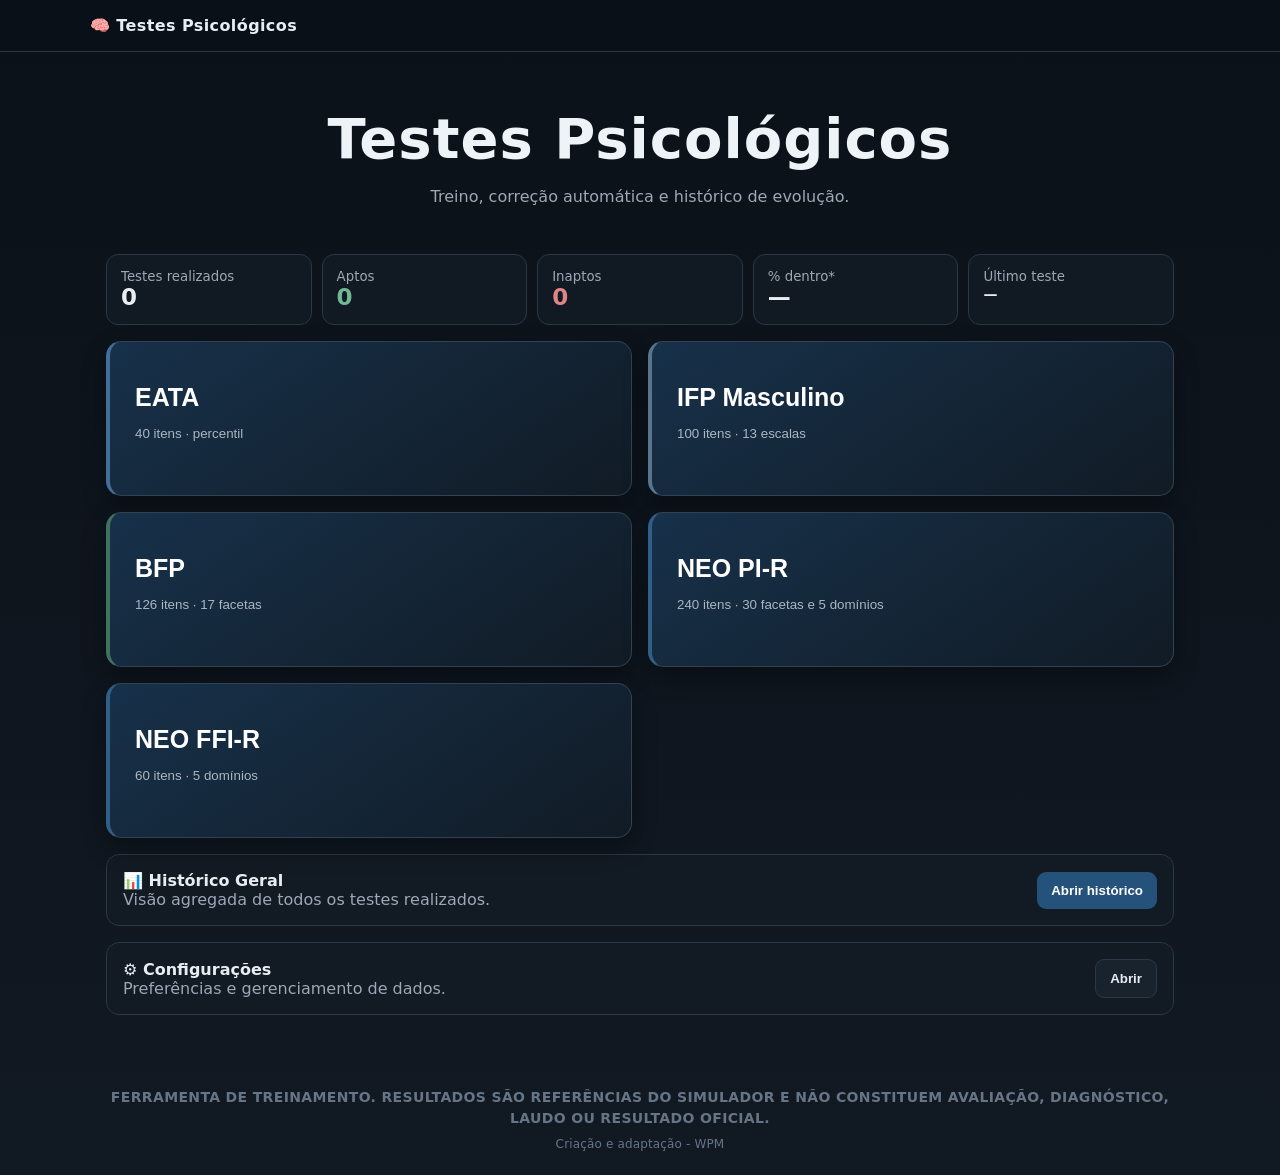
==== commit 81e1a231: "Add files via upload" ====
--- a/index.html.html
+++ b/index.html.html
@@ -16,80 +16,297 @@
 .tablewrap{overflow:auto;border:1px solid var(--line);border-radius:9px}table{width:100%;border-collapse:collapse;background:#111a23}th,td{padding:9px;border-bottom:1px solid var(--line);text-align:left;font-size:13px;white-space:nowrap}th{background:#18232e}.ok{color:#71b795}.bad{color:#df8585}.settings{display:grid;grid-template-columns:repeat(2,1fr);gap:12px}
 footer{max-width:1100px;margin:0 auto;padding:8px 16px 24px;text-align:center;font-size:11px;color:#667585;letter-spacing:.15px}
 @media(max-width:720px){.grid,.settings{grid-template-columns:1fr}.profile{grid-template-columns:1fr}.stats,.metrics{grid-template-columns:repeat(2,1fr)}header{position:static}}
+
+.errbox{display:none;margin:10px 0;padding:10px 12px;border:1px solid #8f3d3d;background:#351c20;color:#ff9b9b;border-radius:8px;font-weight:800}
+.dashboard{display:grid;grid-template-columns:repeat(5,1fr);gap:10px;margin-bottom:16px}
+.dashcard{background:#111a23;border:1px solid var(--line);border-radius:12px;padding:14px}.dashcard small{display:block;color:var(--muted)}.dashcard strong{font-size:23px}
+.timer{font-variant-numeric:tabular-nums;font-weight:900;font-size:18px;padding:8px 12px;border:1px solid var(--line);border-radius:8px;background:#0f1720}
+.resumeBox{border-left:4px solid #527da1}
+.comparegrid{display:grid;grid-template-columns:1fr 1fr;gap:10px}
+.barrow{display:grid;grid-template-columns:minmax(130px,1fr) 3fr 55px;gap:8px;align-items:center;margin:7px 0}.bartrack{height:10px;background:#202d39;border-radius:99px;overflow:hidden}.barfill{height:100%;background:#527da1}
+@media(max-width:720px){.dashboard{grid-template-columns:repeat(2,1fr)}.comparegrid{grid-template-columns:1fr}.barrow{grid-template-columns:1fr 2fr 45px}}
+
+.testdetails{line-height:1.55}.testdetails h3{margin:16px 0 6px}.testdetails ul{margin:7px 0 7px 20px;padding:0}.detailwarn{border-left:4px solid #8b6b32;padding:10px 12px;background:#282216;border-radius:7px;margin-top:14px}.testconfig{background:#101923;border:1px solid var(--line);border-radius:11px;padding:14px;margin-bottom:14px}.filtergrid{display:grid;grid-template-columns:repeat(3,1fr);gap:8px;margin-top:10px}.filteropt{display:flex;align-items:center;gap:8px;border:1px solid var(--line);border-radius:8px;padding:9px;background:#17222e}.filteropt input{width:auto;margin:0}.configbar{display:flex;justify-content:space-between;align-items:center;gap:10px;flex-wrap:wrap}.configsummary{color:var(--muted);font-size:13px}@media(max-width:720px){.filtergrid{grid-template-columns:1fr}}
+
+/* ===== Otimização responsiva para celular/tablet ===== */
+html{-webkit-text-size-adjust:100%;text-size-adjust:100%}
+button,input,select,label{-webkit-tap-highlight-color:transparent}
+button{touch-action:manipulation;cursor:pointer;-webkit-tap-highlight-color:rgba(255,255,255,.08)}
+@media(max-width:720px){
+  body{overflow-x:hidden}
+  header{padding:10px 12px;position:sticky;top:0}
+  .wrap,main,footer{width:100%;max-width:100%}
+  main{padding:14px 10px 34px}
+  .top{gap:8px}.brand{font-size:15px}.ghost{padding:9px 11px}
+  .hero{padding:18px 8px 22px}.hero h1{font-size:34px}.hero p{font-size:14px}
+  .grid{gap:10px}.cardbtn{min-height:112px;padding:17px;border-radius:12px}.cardbtn h2{font-size:22px}.cardbtn p{margin-bottom:0;font-size:13px}
+  .panel{padding:12px;border-radius:11px;margin-bottom:10px}
+  .config{align-items:stretch;flex-direction:column}.config>button{width:100%}
+  .head{align-items:stretch}.head>div:first-child{width:100%}.head h1{font-size:24px;margin:4px 0 8px}
+  .timer{display:inline-block;font-size:17px}
+  .tabs{width:100%;overflow-x:auto;flex-wrap:nowrap;padding-bottom:2px;-webkit-overflow-scrolling:touch;scrollbar-width:none}.tabs::-webkit-scrollbar{display:none}
+  .tabs button{flex:0 0 auto;min-height:44px;padding:10px 12px;white-space:nowrap}
+  .profile{gap:8px}.profile input,.profile select{font-size:16px;min-height:46px}
+  .testconfig{padding:11px}.configbar{align-items:stretch;flex-direction:column}.configbar button{width:100%}
+  .filteropt{min-height:46px;font-size:14px}.filteropt input{min-width:20px;min-height:20px}
+  .q{padding:12px 10px;margin:8px 0}.qt{font-size:15px;line-height:1.42}.qm{font-size:11px}
+  .opts{display:grid;grid-template-columns:repeat(5,minmax(0,1fr));gap:5px;width:100%}
+  .opts label{display:flex;align-items:center;justify-content:center;min-width:0;min-height:44px;padding:8px 2px;text-align:center;font-size:14px}
+  .actions{display:grid;grid-template-columns:1fr 1fr;gap:8px;margin:12px 0}.actions button{width:100%;min-height:46px;padding:10px 8px}
+  .errbox{font-size:14px;line-height:1.4;margin-top:8px}
+  .stats,.metrics,.dashboard{grid-template-columns:repeat(2,minmax(0,1fr));gap:7px}.metric,.dashcard{padding:10px}.metric strong,.dashcard strong{font-size:18px;overflow-wrap:anywhere}
+  .tablewrap{width:100%;max-width:100%;overflow-x:auto;-webkit-overflow-scrolling:touch}table{min-width:650px}th,td{font-size:12px;padding:8px}
+  .testdetails{font-size:14px;overflow-wrap:anywhere}.testdetails h3{font-size:17px}.testdetails ul{margin-left:17px}
+  .barrow{grid-template-columns:minmax(85px,1fr) 1.5fr 40px;font-size:12px}
+  footer{padding:12px 12px 22px;font-size:10px;line-height:1.45}
+}
+@media(max-width:390px){
+  main{padding-left:8px;padding-right:8px}.hero h1{font-size:30px}
+  .opts{gap:4px}.opts label{font-size:13px;min-height:42px}
+  .stats,.metrics,.dashboard{grid-template-columns:1fr 1fr}
+  .actions{grid-template-columns:1fr}.actions button{min-height:47px}
+}
+
+
+.mobile-browser-alert{display:none;background:#2b2111;border:1px solid #6d5727;border-radius:12px;padding:14px 16px;margin:0 0 18px;color:#f4e6b5;font-weight:800;line-height:1.45}.mobile-browser-alert small{display:block;color:#d8c999;font-weight:600;margin-top:5px}@media (max-width:768px){.mobile-browser-alert{display:block}}
 </style></head><body><header><div class="wrap top"><div class="brand">🧠 Testes Psicológicos</div><button id="homeBtn" class="ghost hidden">← Início</button></div></header><main>
-<section id="home" class="screen active"><div class="hero"><h1>Testes Psicológicos</h1><p>Treino, correção automática e histórico de evolução.</p></div><div class="grid">
-<button class="cardbtn eata" data-open="eata"><h2>EATA</h2><p>40 itens · percentil</p></button><button class="cardbtn ifp" data-open="ifp"><h2>IFP Masculino</h2><p>100 itens · 13 escalas</p></button><button class="cardbtn bfp" data-open="bfp"><h2>BFP</h2><p>126 itens · 17 facetas</p></button><button class="cardbtn neo" data-open="neo"><h2>NEO PI-R</h2><p>240 itens · 30 facetas</p></button></div><div class="panel config"><div><b>⚙️ Configurações</b><div class="note">Preferências e gerenciamento de dados.</div></div><button class="secondary" data-open="settings">Abrir</button></div></section>
-<section id="work" class="screen"><div id="app"></div></section><section id="settings" class="screen"><div class="panel"><h1>⚙️ Configurações</h1></div><div class="settings"><div class="panel"><label><input id="keep" type="checkbox" style="width:auto"> Manter nome/idade após calcular</label></div><div class="panel"><label><input id="autoclear" type="checkbox" style="width:auto"> Limpar respostas automaticamente</label></div><div class="panel"><b>Históricos</b><p class="note">Apaga EATA, IFP, BFP e NEO PI-R.</p><button id="wipe" class="danger">Apagar todos</button></div><div class="panel"><b>Armazenamento</b><p class="note">Os históricos ficam salvos localmente neste navegador.</p></div></div></section></main>
+<section id="home" class="screen active"><div class="mobile-browser-alert">📱 ATENÇÃO: NO CELULAR, ABRA ESTE ARQUIVO DIRETAMENTE EM UM NAVEGADOR, COMO CHROME OU SAFARI.<small>A visualização interna do WhatsApp, Google Drive ou gerenciador de arquivos pode bloquear os botões e outras funções do simulador.</small></div><div class="hero"><h1>Testes Psicológicos</h1><p>Treino, correção automática e histórico de evolução.</p></div>
+<div id="dashboard" class="dashboard"></div>
+<div id="resumeArea"></div>
+<div class="grid">
+<button class="cardbtn eata" data-open="eata"><h2>EATA</h2><p>40 itens · percentil</p></button><button class="cardbtn ifp" data-open="ifp"><h2>IFP Masculino</h2><p>100 itens · 13 escalas</p></button><button class="cardbtn bfp" data-open="bfp"><h2>BFP</h2><p>126 itens · 17 facetas</p></button><button class="cardbtn neo" data-open="neo"><h2>NEO PI-R</h2><p>240 itens · 30 facetas e 5 domínios</p></button><button class="cardbtn neo" data-open="neoffi"><h2>NEO FFI-R</h2><p>60 itens · 5 domínios</p></button></div>
+<div class="panel config">
+  <div><b>📊 Histórico Geral</b><div class="note">Visão agregada de todos os testes realizados.</div></div>
+  <button class="primary" data-open="generalhist">Abrir histórico</button>
+</div>
+<div class="panel config"><div><b>⚙️ Configurações</b><div class="note">Preferências e gerenciamento de dados.</div></div><button class="secondary" data-open="settings">Abrir</button></div></section>
+<section id="work" class="screen"><div id="app"></div></section><section id="generalhist" class="screen"><div id="generalHistApp"></div></section><section id="settings" class="screen"><div class="panel"><h1>⚙️ Configurações</h1></div><div class="settings">
+<div class="panel">
+  <b>👤 Perfil padrão</b>
+  <p class="note">Preenche automaticamente nome e idade nos testes.</p>
+  <label>Nome<input id="defaultName" type="text" placeholder="Nome"></label>
+  <label>Idade<input id="defaultAge" type="number" min="1" max="120" placeholder="Idade"></label>
+  <button id="saveProfile" class="primary" style="margin-top:10px">Salvar perfil</button>
+</div>
+<div class="panel">
+  <b>💾 Backup do histórico</b>
+  <p class="note">Exporte seus resultados e configurações para não depender apenas deste navegador.</p>
+  <div class="actions"><button id="exportBackup" class="secondary">Exportar backup</button><button id="importBackupBtn" class="secondary">Importar backup</button></div>
+  <input id="importBackupFile" type="file" accept=".json,application/json" class="hidden">
+</div>
+<div class="panel"><label><input id="keep" type="checkbox" style="width:auto"> Manter nome/idade após calcular</label></div><div class="panel"><label><input id="autoclear" type="checkbox" style="width:auto"> Limpar respostas automaticamente</label></div><div class="panel"><b>Históricos</b><p class="note">Apaga EATA, IFP, BFP, NEO PI-R e NEO FFI-R.</p><button id="wipe" class="danger">Apagar todos</button></div><div class="panel"><b>Armazenamento</b><p class="note">Os históricos ficam salvos localmente neste navegador.</p></div></div></section></main>
 <script>
-const D={"eataQ":["AO COMETER UM ERRO, MOSTRO INDIFERENÇA","CULPO OUTRAS PESSOAS POR COISAS QUE FIZ","FALO DOS OUTROS PELAS COSTAS","GOSTO DE BATER EM ANIMAIS","GOSTO DE BRINCAR DE EMPURRAR OU PROVOCAR QUEDAS PARA CAUSAR CONSTRANGIMENTO","GOSTO DE DEIXAR AS PESSOAS COM RAIVA DE MIM","GOSTO DE MOSTRAR MEUS CONHECIMENTOS","QUANDO NÃO GOSTO DE ALGUÉM, SINTO VONTADE DE ESCONDER A VERDADE PARA PREJUDICÁ-LO","QUANDO NÃO GOSTO DE ALGUÉM, SINTO VONTADE DE CRIAR UMA SITUAÇÃO PARA DESAFIÁ-LO","QUANDO SINTO RAIVA, TENHO VONTADE DE DESCONTAR EM ALGUÉM","RELATO SENTIMENTOS NÃO VERDADEIROS PARA INICIAR UM RELACIONAMENTO SEXUAL","TENHO VONTADE DE ANDAR ARMADO","TRANSO SEM PRESERVATIVO COM DIFERENTES PARCEIROS","XINGO PESSOAS POR NÃO QUEREREM TER RELAÇÕES SEXUAIS COMIGO","ALTERO O TOM DE VOZ QUANDO NÃO SOU ATENDIDO OU ENTENDIDO","AUMENTO UMA INFORMAÇÃO PARA PROVOCAR SENTIMENTO DE CULPA NOS OUTROS","DEIXO DE ALIMENTAR MEU ANIMAL DE ESTIMAÇÃO PARA PUNI-LO","DESCARREGO EXTINTORES PARA BRINCAR OU EXTRAVASSAR TENSÃO","DURANTE UMA CONVERSA NÃO DEIXO ESPAÇO PARA O OUTRO SE COLOCAR","ESTACIONO O CARRO EM UMA VAGA PARA DEFICIENTES FÍSICOS","GOSTO DE BATER EM PLACAS DE TRÂNSITO","GOSTO DE CORRER COM O CARRO","PONHO APELIDO MALDOSOS NAS PESSOAS","PROVOCO OS OUTROS RELEMBRANDO FALHAS QUE COMETERAM","QUEBRO E/OU ARRANCO PLANTAS EM JARDINS","SE NÃO TIVER PERIGO DE SER VISTO, ENTRO NO CINEMA SEM PAGAR","SINTO VONTADE DE FAZER COISAS INDEPENDENTE DAS NORMAS","AMEAÇO CONTAR \"SEGREDOS\" DA PESSOAS PARA FORÇÁ-LA A FAZER ALGO","COMETO ERROS PASSADOS MESMO SABENDO O DANO CAUSADO","DIRIJO APÓS INGERIR BEBIDA ALCOÓLICA","DISTORÇO OU AMENIZO UMA INFORMAÇÃO QUE PODERIA ME TRAZER PREJUÍZOS","FAÇO ULTRAPASSAGENS EM LOCAIS PROIBIDOS","GOSTO DE BRIGAR","GOSTO DE CONTROLAR INFORMAÇÕES PARA QUE OS OUTROS FAÇAM O QUE QUERO","GOSTO DE INCOMODAR OS OUTROS","GOSTO DE XAVECAR PESSOAS COM MENOS DE 18 ANOS","QUANDO ENCONTRO COM UMA TURMA, SEMPRE TENHO FOFOCA PARA CONTAR","QUANDO FAÇO ALGO ERRADO, DISFARÇO OU SAIO PARA NÃO PERCEBEREM QUE FUI EU","QUANDO QUEBRO ALGUMA COISA, DIGO QUE FOI OUTRA PESSOA","UTILIZO O NOME DE ALGUÉM PARA CONSEGUIR BENEFÍCIOS SEM SEU CONHECIMENTO"],"eataScales":[[0,3,6,12,24,26,27,37,38,39],[1,2,7,8,9,14,15,18,23,28,30,32,33,36],[4,5,10,11,13,16,17,19,20,21,22,25,29,31,34,35]],"eataPct":{"0":1,"1":2,"2":4,"3":7,"4":12,"5":18,"6":24,"7":30,"8":37,"9":43,"10":49,"11":54,"12":58,"13":61,"14":65,"15":68,"16":72,"17":75,"18":78,"19":80,"20":82,"21":83,"22":85,"23":87,"24":88,"25":89,"26":90,"27":91,"28":92,"29":92,"30":93,"31":93,"32":93,"33":93,"34":93,"35":93,"36":93,"37":94,"38":94,"39":94,"40":94,"41":94,"42":94,"43":94,"44":94,"45":94,"46":94,"47":94,"48":94,"49":94,"50":94,"51":94,"52":94,"53":95,"54":95,"55":95,"56":96,"57":96,"58":96,"59":97,"60":98,"61":98,"62":99,"63":99,"64":99,"65":99,"66":99,"67":100,"68":100,"69":100,"70":100,"71":100,"72":100,"73":100,"74":100,"75":100,"76":100,"77":100,"78":100,"79":100,"80":100},"ifpQ":[{"n":1,"text":"Gosto de fazer coisas que outras pessoas consideram fora do comum","scale":"Autonomia"},{"n":2,"text":"Gostaria de realizar um grande feito ou grande obra na minha vida","scale":"Desempenho"},{"n":3,"text":"Gostaria de experimentar novidades e mudanças em meu dia a dia","scale":"Mudança"},{"n":4,"text":"Não gosto de situações em que se exige que eu me comporte de determinada maneira","scale":"Autonomia"},{"n":5,"text":"Gosto de dizer o que eu penso a respeito das coisas","scale":"Autonomia"},{"n":6,"text":"Gosto de saber o que grandes personalidades disseram sobre os problemas pelos quais eu me interesso","scale":"Deferência"},{"n":7,"text":"Gosto de ser capaz de fazer as coisas melhor do que as outras pessoas","scale":"Desempenho"},{"n":8,"text":"Gosto de concluir qualquer trabalho ou tarefa que tenha começado","scale":"Persistência"},{"n":9,"text":"Gosto de ajudar meus amigos quando eles estão com problemas","scale":"Assistência"},{"n":10,"text":"Não costumo abandonar um quebra-cabeça ou problema antes que consiga resolvê-lo","scale":"Persistência"},{"n":11,"text":"Gosto de dizer aos outros com o fazer seus trabalhos","scale":"Dominância"},{"n":12,"text":"Gostaria de ser considerado uma autoridade em algum trabalho, profissão ou campo de especialização","scale":"Desempenho"},{"n":13,"text":"Gostaria de experimentar e provar coisas novas","scale":"Mudança"},{"n":14,"text":"Quando tenho alguma tarefa para fazer, gosto de começar logo e permanecer trabalhando até completá-la","scale":"Persistência"},{"n":15,"text":"Aceito com prazer a liderança das pessoas que admiro","scale":"Deferência"},{"n":16,"text":"Gosto de trabalhar horas a fio sem ser interrompido","scale":"Persistência"},{"n":17,"text":"Gosto que meus amigos me dêem muita atenção quando estou sofrendo ou doente","scale":"Afago"},{"n":18,"text":"Costumo analisar minhas intenções e sentimentos","scale":"Intracepção"},{"n":19,"text":"Gosto de fazer com carinho pequenos favores a meus amigos","scale":"Afiliação"},{"n":20,"text":"Gosto de ficar acordado até tarde para terminar um trabalho","scale":"Persistência"},{"n":21,"text":"Gosto de andar pelo pais  e viver em lugares diferentes","scale":"Mudança"},{"n":22,"text":"Gosto de analisar os sentimentos e intenções dos outros","scale":"Intracepção"},{"n":23,"text":"Gosto de fazer gozação com pessoas que fazem coisas que eu considero estúpidas","scale":"Agressividade"},{"n":24,"text":"Tenho vontade de me vingar quando alguém me insulta","scale":"Agressividade"},{"n":25,"text":"Gosto de pensar sobre o caráter dos meus amigos e tentar descobrir o que os faz serem como são","scale":"Intracepção"},{"n":26,"text":"Sou leal aos meus amigos","scale":"Afiliação"},{"n":27,"text":"Gosto de levar trabalho ou tarefa até o fim antes de começar outro","scale":"Persistência"},{"n":28,"text":"Gosto de dizer aos meus superiores que eles fizeram um bom trabalho, quando acredito nisso","scale":"Deferência"},{"n":29,"text":"Gosto que meus amigos sejam solidários comigo e me animem quando estou deprimido","scale":"Afago"},{"n":30,"text":"Antes de começa um trabalho, gosto de organizá-lo e planejá-lo","scale":"Ordem"},{"n":31,"text":"Gosto que meus amigos demonstrem muito afeto por mim","scale":"Afago"},{"n":32,"text":"Gosto de realizar tarefas que, na opinião dos outros, exigem habilidade e esforço","scale":"Desempenho"},{"n":33,"text":"Gosto de ser bem sucedido nas coisas que faço","scale":"Desempenho"},{"n":34,"text":"Gosto de fazer amizades","scale":"Afiliação"},{"n":35,"text":"Gosto de ser considerado um líder pelos outros","scale":"Dominância"},{"n":36,"text":"Gosto de realizar com afinco (sem descanso) qualquer trabalho que faço","scale":"Persistência"},{"n":37,"text":"Gosto de participar de grupos cujos membros se tratem com afeto e amizade","scale":"Afiliação"},{"n":38,"text":"Sinto-me satisfeito quando realizo bem um trabalho difícil","scale":"Desempenho"},{"n":39,"text":"Tenho vontade de mandar os outros calarem a boca quando discordo deles","scale":"Agressividade"},{"n":40,"text":"Gosto de fazer coisas do meu jeito sem me importar com o que os outros possam pensar","scale":"Autonomia"},{"n":41,"text":"Gosto de viajar e conhecer o país","scale":"Mudança"},{"n":42,"text":"Gosto de me fixar em um trabalho ou problema mesmo quando a solução pareça extremamente difícil","scale":"Persistência"},{"n":43,"text":"Gosto de conhecer pessoas novas","scale":"Mudança"},{"n":44,"text":"Gosto de dividir coisas com os outros","scale":"Assistência"},{"n":45,"text":"Sinto-me satisfeito quando consigo convencer e influenciar os outros","scale":"Dominância"},{"n":46,"text":"Gosto de demonstrar muita afeição por meus amigos","scale":"Afiliação"},{"n":47,"text":"Gosto de prestar favores aos outros","scale":"Assistência"},{"n":48,"text":"Gosto de seguir instruções e fazer o que é esperado de mim","scale":"Deferência"},{"n":49,"text":"Gosto de elogiar alguém que admiro","scale":"Deferência"},{"n":50,"text":"Quando planejo alguma coisa, procuro sugestões de pessoas que respeito","scale":"Deferência"},{"n":51,"text":"Gosto de manter minhas coisas limpas e ordenadas em minha escrivaninha ou em meu local de trabalho","scale":"Ordem"},{"n":52,"text":"Gosto de manter fortes laços de amizade","scale":"Afiliação"},{"n":53,"text":"Gosto que meus amigos me ajudem quando estou com problema","scale":"Afago"},{"n":54,"text":"Gosto que meus amigos mostrem boa vontade em me prestar pequenos favores","scale":"Afago"},{"n":55,"text":"Gosto de manter minhas cartas, contas e outros papéis bem arrumados e arquivados de acordo com algum sistema","scale":"Ordem"},{"n":56,"text":"Gosto que meus amigos sejam solidários e compreensivos quando tenho problemas","scale":"Afago"},{"n":57,"text":"Prefiro fazer coisas com meus amigos a fazer sozinho","scale":"Afiliação"},{"n":58,"text":"Gosto de tratar outras pessoas com bondade e compaixão","scale":"Assistência"},{"n":59,"text":"Gosto de comer em restaurantes novo e exóticos (diferentes)","scale":"Mudança"},{"n":60,"text":"Procuro entender como meus amigos se sentem a respeito de problemas que eles enfrentam","scale":"Intracepção"},{"n":61,"text":"Gosto de ser o centro das atenções em um grupo","scale":"Exibição"},{"n":62,"text":"Gosto de ser um dos líderes nas organizações e grupos aos quais pertenço","scale":"Dominância"},{"n":63,"text":"Gosto de ser independente dos outros para decidir o que quero fazer","scale":"Autonomia"},{"n":64,"text":"Gosto de me manter em contato com meus amigos","scale":"Afiliação"},{"n":65,"text":"Quando participo de uma comissão (reunião), gosto de ser indicado ou eleito presidente","scale":"Dominância"},{"n":66,"text":"Gosto de fazer tantos amigos quanto possível","scale":"Afiliação"},{"n":67,"text":"Gosto de observar como uma pessoa se sente numa determinada situação","scale":"Intracepção"},{"n":68,"text":"Quando estou em um grupo, aceito com prazer a liderança de outra pessoa para decidir o que o grupo fará","scale":"Deferência"},{"n":69,"text":"Não gosto de me sentir pressionado por responsabilidades e deveres","scale":"Autonomia"},{"n":70,"text":"Às vezes, fico tão irritado que sinto vontade de jogar e quebrar coisas","scale":"Agressividade"},{"n":71,"text":"Gosto de fazer perguntas que ninguém será capaz de responder","scale":"Exibição"},{"n":72,"text":"Às vezes, gosto de fazer coisas simplesmente para ver o efeito que terão sobre os outros","scale":"Exibição"},{"n":73,"text":"Sou solidário com meus amigos quando machucados ou doentes","scale":"Assistência"},{"n":74,"text":"Não tenho medo de criticar pessoas que ocupam posições de autoridade","scale":"Autonomia"},{"n":75,"text":"Gosto de fiscalizar e dirigir os atos dos outros sempre que posso","scale":"Dominância"},{"n":76,"text":"Culpo os outros quando as coisas dão errado comigo","scale":"Agressividade"},{"n":77,"text":"Gosto de ajudar pessoas que têm menos sorte do que eu","scale":"Assistência"},{"n":78,"text":"Gosto de planejar e organizar, em todos os detalhes, qualquer trabalho que eu faço","scale":"Ordem"},{"n":79,"text":"Gosto de fazer coisas novas e diferentes","scale":"Mudança"},{"n":80,"text":"Gostaria de realizar com sucesso alguma coisa de grande importância","scale":"Desempenho"},{"n":81,"text":"Quando estou com um grupo de pessoas, gosto de decidir sobre o que vamos fazer","scale":"Dominância"},{"n":82,"text":"Interesso-me em conhecer a vida de grandes personalidades","scale":"Deferência"},{"n":83,"text":"Procuro me adaptar ao modo de ser das pessoas que admiro","scale":"Deferência"},{"n":84,"text":"Gosto de resolver quebra-cabeças e problemas com os quais outras pessoas têm dificuldades","scale":"Desempenho"},{"n":85,"text":"Gosto de falar sobre os meus sucessos","scale":"Exibição"},{"n":86,"text":"Gosto de dar o melhor de mim em tudo que faço","scale":"Desempenho"},{"n":87,"text":"Gosto de estudar e analisar o comportamento dos outros","scale":"Intracepção"},{"n":88,"text":"Gosto de contar aos outros aventuras e coisas estranhas que acontecem comigo","scale":"Exibição"},{"n":89,"text":"Perdôo as pessoas que às vezes possam me magoar","scale":"Assistência"},{"n":90,"text":"Gosto de prever (entender) como meus amigos irão agir em diferentes situações","scale":"Intracepção"},{"n":91,"text":"Gosto de me sentir livre para fazer o que quero","scale":"Autonomia"},{"n":92,"text":"Gosto de me sentir livre para ir e vir quando quiser","scale":"Autonomia"},{"n":93,"text":"Gosto de usar palavras cujo significado as outras pessoas desconhecem","scale":"Exibição"},{"n":94,"text":"Gosto de planejar antes de iniciar algo difícil","scale":"Ordem"},{"n":95,"text":"Qualquer trabalho escrito que faço, gosto que seja preciso, limpo e bem organizado","scale":"Ordem"},{"n":96,"text":"Gosto que as pessoas notem e comentem a minha aparência quando estou em público","scale":"Exibição"},{"n":97,"text":"Gosto que meus amigos me tratem com delicadeza","scale":"Afago"},{"n":98,"text":"Gosto de ser generoso com os outros","scale":"Assistência"},{"n":99,"text":"Gosto de contar estórias e piadas engraçadas em festas","scale":"Exibição"},{"n":100,"text":"Gosto de dizer coisas que os outros consideram engraçadas e inteligentes","scale":"Exibição"}],"ifpScales":[{"name":"ASSISTENCIA","idx":[8,43,46,57,72,76,88,97],"lookup":{"1":5,"2":5,"3":5,"4":5,"5":5,"6":5,"7":5,"8":5,"9":5,"10":5,"11":5,"12":5,"13":5,"14":5,"15":5,"16":5,"17":5,"18":5,"19":5,"20":5,"21":5,"22":5,"23":5,"24":5,"25":5,"26":5,"27":5,"28":5,"29":5,"30":5,"31":5,"32":5,"33":5,"34":5,"35":5,"36":10,"37":10,"38":15,"39":20,"40":25,"41":30,"42":35,"43":45,"44":50,"45":55,"46":60,"47":70,"48":75,"49":75,"50":80,"51":85,"52":90,"53":90,"54":95,"55":95,"56":100},"crit":{"min":40,"max":60},"group":"I","ref":">=40 %>= 60%"},{"name":"INTRACEPÇÃO","idx":[17,21,24,59,66,86,89],"lookup":{"1":5,"2":5,"3":5,"4":5,"5":5,"6":5,"7":5,"8":5,"9":5,"10":5,"11":5,"12":5,"13":5,"14":5,"15":5,"16":5,"17":5,"18":5,"19":5,"20":5,"21":5,"22":5,"23":5,"24":5,"25":10,"26":10,"27":15,"28":20,"29":25,"30":25,"31":30,"32":40,"33":45,"34":50,"35":55,"36":65,"37":70,"38":75,"39":80,"40":80,"41":85,"42":90,"43":90,"44":90,"45":95,"46":95,"47":95,"48":95,"49":100},"crit":{"max":30},"group":"I","ref":"< = 30%"},{"name":"AFAGO","idx":[16,28,30,52,53,55,96],"lookup":{"1":5,"2":5,"3":5,"4":5,"5":5,"6":5,"7":5,"8":5,"9":5,"10":5,"11":5,"12":5,"13":5,"14":5,"15":5,"16":5,"17":5,"18":5,"19":5,"20":5,"21":10,"22":10,"23":15,"24":15,"25":20,"26":25,"27":30,"28":30,"29":35,"30":45,"31":50,"32":55,"33":60,"34":65,"35":70,"36":75,"37":80,"38":80,"39":85,"40":85,"41":85,"42":85,"43":90,"44":90,"45":90,"46":90,"47":90,"48":90,"49":100},"crit":{"max":50},"group":"I","ref":"< = 50%"},{"name":"DEFERENCIA","idx":[5,14,27,47,48,49,67,81,82],"lookup":{"1":5,"2":5,"3":5,"4":5,"5":5,"6":5,"7":5,"8":5,"9":5,"10":5,"11":5,"12":5,"13":5,"14":5,"15":5,"16":5,"17":5,"18":5,"19":5,"20":5,"21":5,"22":5,"23":5,"24":5,"25":5,"26":5,"27":5,"28":5,"29":5,"30":5,"31":5,"32":5,"33":5,"34":5,"35":5,"36":5,"37":5,"38":5,"39":10,"40":10,"41":15,"42":15,"43":20,"44":25,"45":30,"46":35,"47":40,"48":45,"49":50,"50":60,"51":65,"52":70,"53":75,"54":80,"55":85,"56":85,"57":90,"58":90,"59":95,"60":95,"61":95,"62":95,"63":100},"crit":{"min":50},"group":"II","ref":">=50%"},{"name":"AFILIAÇÃO","idx":[18,25,33,36,45,51,56,63,65],"lookup":{"1":5,"2":5,"3":5,"4":5,"5":5,"6":5,"7":5,"8":5,"9":5,"10":5,"11":5,"12":5,"13":5,"14":5,"15":5,"16":5,"17":5,"18":5,"19":5,"20":5,"21":5,"22":5,"23":5,"24":5,"25":5,"26":5,"27":5,"28":5,"29":5,"30":5,"31":5,"32":5,"33":5,"34":5,"35":5,"36":5,"37":5,"38":5,"39":5,"40":5,"41":5,"42":10,"43":10,"44":15,"45":15,"46":20,"47":25,"48":30,"49":35,"50":40,"51":45,"52":50,"53":55,"54":60,"55":65,"56":75,"57":80,"58":80,"59":85,"60":90,"61":90,"62":95,"63":100},"crit":{"min":40,"max":60},"group":"II","ref":">=40 %>= 60%"},{"name":"DOMINANCIA","idx":[10,34,44,61,64,74,80],"lookup":{"1":5,"2":5,"3":5,"4":5,"5":5,"6":5,"7":5,"8":5,"9":5,"10":5,"11":5,"12":5,"13":5,"14":5,"15":5,"16":5,"17":5,"18":5,"19":10,"20":10,"21":15,"22":15,"23":20,"24":25,"25":30,"26":35,"27":40,"28":45,"29":50,"30":55,"31":60,"32":65,"33":70,"34":75,"35":80,"36":80,"37":85,"38":85,"39":90,"40":90,"41":95,"42":95,"43":95,"44":95,"45":95,"46":95,"47":95,"48":95,"49":100},"crit":{"max":30},"group":"I","ref":" < = 30%"},{"name":"DESEMPENHO","idx":[1,6,11,31,32,37,79,83,85],"lookup":{"1":5,"2":5,"3":5,"4":5,"5":5,"6":5,"7":5,"8":5,"9":5,"10":5,"11":5,"12":5,"13":5,"14":5,"15":5,"16":5,"17":5,"18":5,"19":5,"20":5,"21":5,"22":5,"23":5,"24":5,"25":5,"26":5,"27":5,"28":5,"29":5,"30":5,"31":5,"32":5,"33":5,"34":5,"35":5,"36":5,"37":5,"38":5,"39":5,"40":5,"41":5,"42":10,"43":10,"44":15,"45":15,"46":20,"47":25,"48":30,"49":35,"50":40,"51":45,"52":50,"53":55,"54":65,"55":70,"56":75,"57":80,"58":85,"59":90,"60":90,"61":95,"62":95,"63":100},"crit":{"min":70},"group":"II","ref":">=70%"},{"name":"EXIBIÇÃO","idx":[60,70,71,84,87,92,95,98,99],"lookup":{"1":5,"2":5,"3":5,"4":5,"5":5,"6":5,"7":5,"8":5,"9":5,"10":5,"11":5,"12":5,"13":5,"14":5,"15":5,"16":5,"17":5,"18":5,"19":5,"20":10,"21":10,"22":10,"23":15,"24":15,"25":20,"26":25,"27":30,"28":30,"29":35,"30":40,"31":45,"32":50,"33":55,"34":60,"35":65,"36":70,"37":70,"38":75,"39":80,"40":80,"41":85,"42":85,"43":90,"44":90,"45":90,"46":90,"47":95,"48":95,"49":95,"50":95,"51":95,"52":95,"53":95,"54":95,"55":95,"56":95,"57":95,"58":95,"59":95,"60":95,"61":100,"62":100,"63":100},"crit":{"min":30,"max":50},"group":"II","ref":">=30% < = 50%"},{"name":"AGRESSIVIDADE","idx":[22,23,38,69,75],"lookup":{"1":15,"2":15,"3":15,"4":15,"5":15,"6":25,"7":35,"8":40,"9":50,"10":55,"11":65,"12":70,"13":75,"14":80,"15":80,"16":85,"17":90,"18":90,"19":90,"20":95,"21":95,"22":95,"23":95,"24":95,"25":95,"26":95,"27":95,"28":95,"29":95,"30":95,"31":95,"32":95,"33":95,"34":95,"35":100},"crit":{"min":50,"max":50},"group":"I","ref":"= 50 %"},{"name":"ORDEM","idx":[29,50,54,77,93,94],"lookup":{"1":5,"2":5,"3":5,"4":5,"5":5,"6":5,"7":5,"8":5,"9":5,"10":5,"11":5,"12":5,"13":5,"14":5,"15":5,"16":5,"17":5,"18":5,"19":5,"20":5,"21":5,"22":5,"23":5,"24":5,"25":5,"26":5,"27":5,"28":5,"29":10,"30":15,"31":20,"32":25,"33":30,"34":35,"35":45,"36":50,"37":60,"38":65,"39":70,"40":80,"41":85,"42":100},"crit":{"min":50},"group":"II","ref":">=50% "},{"name":"PERSISTENCIA","idx":[7,9,13,15,19,26,35,41],"lookup":{"1":5,"2":5,"3":5,"4":5,"5":5,"6":5,"7":5,"8":5,"9":5,"10":5,"11":5,"12":5,"13":5,"14":5,"15":5,"16":5,"17":5,"18":5,"19":5,"20":5,"21":5,"22":5,"23":5,"24":5,"25":5,"26":5,"27":5,"28":5,"29":5,"30":5,"31":5,"32":5,"33":5,"34":5,"35":10,"36":15,"37":15,"38":20,"39":25,"40":30,"41":35,"42":45,"43":50,"44":55,"45":60,"46":65,"47":70,"48":80,"49":80,"50":85,"51":90,"52":90,"53":95,"54":95,"55":95,"56":100},"crit":{"min":60,"max":90},"group":"I","ref":">=60 %< = 90%"},{"name":"MUDANÇA","idx":[2,12,20,40,42,58,78],"lookup":{"1":5,"2":5,"3":5,"4":5,"5":5,"6":5,"7":5,"8":5,"9":5,"10":5,"11":5,"12":5,"13":5,"14":5,"15":5,"16":5,"17":5,"18":5,"19":5,"20":5,"21":5,"22":5,"23":5,"24":5,"25":5,"26":10,"27":10,"28":15,"29":20,"30":20,"31":25,"32":30,"33":35,"34":45,"35":50,"36":55,"37":60,"38":65,"39":70,"40":75,"41":80,"42":85,"43":90,"44":90,"45":90,"46":95,"47":95,"48":95,"49":100},"crit":{"min":40,"max":60},"group":"II","ref":">=40% < = 60%"},{"name":"AUTONOMIA","idx":[0,3,4,39,62,68,73,90,91],"lookup":{"1":5,"2":5,"3":5,"4":5,"5":5,"6":5,"7":5,"8":5,"9":5,"10":5,"11":5,"12":5,"13":5,"14":5,"15":5,"16":5,"17":5,"18":5,"19":5,"20":5,"21":5,"22":5,"23":5,"24":5,"25":5,"26":5,"27":10,"28":10,"29":10,"30":15,"31":20,"32":20,"33":25,"34":30,"35":35,"36":40,"37":50,"38":55,"39":60,"40":65,"41":70,"42":75,"43":75,"44":80,"45":85,"46":85,"47":90,"48":90,"49":90,"50":95,"51":95,"52":95,"53":95,"54":95,"55":95,"56":95,"57":95,"58":95,"59":95,"60":95,"61":95,"62":100,"63":100},"crit":{"min":30,"max":50},"group":"II","ref":">=30% < = 50%"}],"bfpQ":[{"n":1,"text":"Procuro seguir as regras sociais sem questioná-las.","facet":"Liberalismo (A2)","domain":"Abertura","factor":-1},{"n":2,"text":"Tento fazer com que as pessoas se sintam bem.","facet":"Amabilidade (S1)","domain":"Socialização","factor":1},{"n":3,"text":"Gosto de falar sobre mim.","facet":"Altivez (E2)","domain":"Extroversão","factor":1},{"n":4,"text":"Tenho um coração mole.","facet":"Amabilidade (S1)","domain":"Socialização","factor":1},{"n":5,"text":"Falo tudo o que penso.","facet":"Altivez (E2)","domain":"Extroversão","factor":1},{"n":6,"text":"Gosto de fazer coisas que nunca fiz antes.","facet":"Busca por novidades (A3)","domain":"Abertura","factor":1},{"n":7,"text":"Acredito que as pessoas tem boas intenções.","facet":"Confiança nas pessoas (S3)","domain":"Socialização","factor":1},{"n":8,"text":"Sou divertido.","facet":"Interações Sociais (E4)","domain":"Extroversão","factor":1},{"n":9,"text":"Tomo cuidado com o que falo.","facet":"Ponderação / Prudência (R2)","domain":"Realização","factor":1},{"n":10,"text":"Dificilmente perdoo.","facet":"Confiança nas pessoas (S3)","domain":"Socialização","factor":-1},{"n":11,"text":"Divirto-me quando estou entre muitas pessoas.","facet":"Interações Sociais (E4)","domain":"Extroversão","factor":1},{"n":12,"text":"Respeito os sentimentos alheios.","facet":"Amabilidade (S1)","domain":"Socialização","factor":1},{"n":13,"text":"Mesmo quando preciso resolver alguma coisa para mim, costumo adiar até o último momento.","facet":"Passividade / falta de energia (N3)","domain":"Neuroticismo","factor":1},{"n":14,"text":"Tento influenciar os outros.","facet":"Altivez (E2)","domain":"Extroversão","factor":1},{"n":15,"text":"Sou generoso(a).","facet":"Amabilidade (S1)","domain":"Socialização","factor":1},{"n":16,"text":"Estou satisfeito comigo mesmo(a).","facet":"Depressão (N4)","domain":"Neuroticismo","factor":-1},{"n":17,"text":"Não falo muito.","facet":"Comunicação (E1)","domain":"Extroversão","factor":-1},{"n":18,"text":"Posso agredir fisicamente as pessoas quando fico muito irritado.","facet":"Pro-sociabilidade (S2)","domain":"Socialização","factor":-1},{"n":19,"text":"Resolvo meus problemas sem pensar muito.","facet":"Ponderação / Prudência (R2)","domain":"Realização","factor":-1},{"n":20,"text":"Preocupo-me com todos.","facet":"Amabilidade (S1)","domain":"Socialização","factor":1},{"n":21,"text":"Geralmente me sinto feliz.","facet":"Dinamismo (E3)","domain":"Extroversão","factor":1},{"n":22,"text":"Preciso de estímulo para começar a fazer as coisas.","facet":"Passividade / falta de energia (N3)","domain":"Neuroticismo","factor":1},{"n":23,"text":"Tenho pouco interesse por exposições de arte.","facet":"Abertura a idéias (A1)","domain":"Abertura","factor":-1},{"n":24,"text":"Divirto-me contrariando as pessoas.","facet":"Pro-sociabilidade (S2)","domain":"Socialização","factor":-1},{"n":25,"text":"Com frequência tomo decisões precipitadas.","facet":"Instabilid. Emoc. (N2)","domain":"Neuroticismo","factor":1},{"n":26,"text":"Facilmente coloco as minhas idéias em prática.","facet":"Dinamismo (E3)","domain":"Extroversão","factor":1},{"n":27,"text":"Uso as pessoas para conseguir o que desejo.","facet":"Pro-sociabilidade (S2)","domain":"Socialização","factor":-1},{"n":28,"text":"Posso lidar com muitas tarefas ao mesmo tempo.","facet":"Competência (R1)","domain":"Realização","factor":1},{"n":29,"text":"Quase sempre me sinto desanimado.","facet":"Depressão (N4)","domain":"Neuroticismo","factor":1},{"n":30,"text":"Suspeito das intenções das pessoas.","facet":"Confiança nas pessoas (S3)","domain":"Socialização","factor":-1},{"n":31,"text":"Atualmente defendo idéias diferentes daquelas que defendia antigamente.","facet":"Liberalismo (A2)","domain":"Abertura","factor":1},{"n":32,"text":"Consigo o que eu quero.","facet":"Dinamismo (E3)","domain":"Extroversão","factor":1},{"n":33,"text":"Tenho pouca curiosidade para conhecer novos estlos musicais.","facet":"Abertura a idéias (A1)","domain":"Abertura","factor":-1},{"n":34,"text":"Dedico-me muito para fazer as coisas.","facet":"Empenho / Comprometimento (R3)","domain":"Realização","factor":1},{"n":35,"text":"Espero pela decisão dos outros.","facet":"Passividade / falta de energia (N3)","domain":"Neuroticismo","factor":1},{"n":36,"text":"Interesso-me por teorias que tentam explicar o universo.","facet":"Abertura a idéias (A1)","domain":"Abertura","factor":1},{"n":37,"text":"Tenho pouca paciência para terminar tarefas muito longas ou difíceis.","facet":"Passividade / falta de energia (N3)","domain":"Neuroticismo","factor":1},{"n":38,"text":"Sou uma pessoa tímida.","facet":"Comunicação (E1)","domain":"Extroversão","factor":-1},{"n":39,"text":"Tenho alguns inimigos.","facet":"Confiança nas pessoas (S3)","domain":"Socialização","factor":-1},{"n":40,"text":"Acho que minha vida é vazia e sem emoção.","facet":"Depressão (N4)","domain":"Neuroticismo","factor":1},{"n":41,"text":"Começo rapidamente as tarefas que tenho para fazer.","facet":"Competência (R1)","domain":"Realização","factor":1},{"n":42,"text":"Acho pouco interessantes exposições fotográficas.","facet":"Abertura a idéias (A1)","domain":"Abertura","factor":-1},{"n":43,"text":"Respeito o ponto de vista dos outros.","facet":"Amabilidade (S1)","domain":"Socialização","factor":1},{"n":44,"text":"Tenho dificuldade para me adaptar a trabalhos que envolvam uma rotina fixa.","facet":"Busca por novidades (A3)","domain":"Abertura","factor":1},{"n":45,"text":"Antes de agir, penso no que pode acontecer.","facet":"Ponderação / Prudência (R2)","domain":"Realização","factor":1},{"n":46,"text":"Sinto-me mal se não cumpro algo que prometi.","facet":"Amabilidade (S1)","domain":"Socialização","factor":1},{"n":47,"text":"Adoro atividades em grupo.","facet":"Interações Sociais (E4)","domain":"Extroversão","factor":1},{"n":48,"text":"Tudo o que posso ver a minha frente é mais desprazer do que prazer.","facet":"Depressão (N4)","domain":"Neuroticismo","factor":1},{"n":49,"text":"Gosto de ir a lugares que não conheço.","facet":"Busca por novidades (A3)","domain":"Abertura","factor":1},{"n":50,"text":"Converso com muitas pessoas diferentes quando vou a festas.","facet":"Interações Sociais (E4)","domain":"Extroversão","factor":1},{"n":51,"text":"Ajo impulsivamente quando alguma coisa está me aborrecendo.","facet":"Instabilid. Emoc. (N2)","domain":"Neuroticismo","factor":1},{"n":52,"text":"Gosto de ter uma vida social agitada.","facet":"Interações Sociais (E4)","domain":"Extroversão","factor":1},{"n":53,"text":"Participar de atividades que envolvam criatividade e / ou fantasia me empolga.","facet":"Abertura a idéias (A1)","domain":"Abertura","factor":1},{"n":54,"text":"Me esforço para ter destaque na escola ou no trabalho.","facet":"Empenho / Comprometimento (R3)","domain":"Realização","factor":1},{"n":55,"text":"Geralmente faço o que meus amigos e parentes querem, embora não concorde com eles, como medo que se afastem de mim.","facet":"Vulnerabilidade (N1)","domain":"Neuroticismo","factor":1},{"n":56,"text":"Tenho pouco interesse por idéias abstratas.","facet":"Abertura a idéias (A1)","domain":"Abertura","factor":-1},{"n":57,"text":"Acho que os outros zombam de mim.","facet":"Confiança nas pessoas (S3)","domain":"Socialização","factor":-1},{"n":58,"text":"Costumo fazer sacrifícios para conseguir o que quero.","facet":"Competência (R1)","domain":"Realização","factor":1},{"n":59,"text":"Acho natural que os valores morais mudem ao longo do tempo.","facet":"Liberalismo (A2)","domain":"Abertura","factor":1},{"n":60,"text":"Tenho muito medo de que os meus amigos deixem de gostar de mim.","facet":"Vulnerabilidade (N1)","domain":"Neuroticismo","factor":1},{"n":61,"text":"Tento incentivar as pessoas.","facet":"Amabilidade (S1)","domain":"Socialização","factor":1},{"n":62,"text":"Sou uma pessoa com pouca imaginação.","facet":"Abertura a idéias (A1)","domain":"Abertura","factor":-1},{"n":63,"text":"Faço coisas consideradas perigosas.","facet":"Pro-sociabilidade (S2)","domain":"Socialização","factor":-1},{"n":64,"text":"Penso sobre o que preciso fazer para alcançar meus objetivos.","facet":"Competência (R1)","domain":"Realização","factor":1},{"n":65,"text":"Sou uma pessoa nervosa.","facet":"Instabilid. Emoc. (N2)","domain":"Neuroticismo","factor":1},{"n":66,"text":"Costumo ficar calado quando estou entre estranhos.","facet":"Comunicação (E1)","domain":"Extroversão","factor":-1},{"n":67,"text":"Resolvo meus problemas com rapidez.","facet":"Competência (R1)","domain":"Realização","factor":1},{"n":68,"text":"Confio no que as pessoas dizem.","facet":"Confiança nas pessoas (S3)","domain":"Socialização","factor":1},{"n":69,"text":"Acho que não existe uma verdade absoluta.","facet":"Liberalismo (A2)","domain":"Abertura","factor":1},{"n":70,"text":"Por mais que me esforce, sei que não sou capaz de superar os obstáculos que tenho que enfrentar no dia a dia.","facet":"Depressão (N4)","domain":"Neuroticismo","factor":1},{"n":71,"text":"Envolvo-me rapidamente com os outros.","facet":"Interações Sociais (E4)","domain":"Extroversão","factor":1},{"n":72,"text":"Gosto de pensar sobre soluções diferentes para problemas complexos.","facet":"Competência (R1)","domain":"Realização","factor":1},{"n":73,"text":"Deixo de fazer as coisas que desejo por medo de ser criticado pelos outros.","facet":"Vulnerabilidade (N1)","domain":"Neuroticismo","factor":1},{"n":74,"text":"Acredito que a maioria dos valores morais são dependentes da época e do lugar.","facet":"Liberalismo (A2)","domain":"Abertura","factor":1},{"n":75,"text":"Fico muito tímido quando estou entre desconhecidos.","facet":"Vulnerabilidade (N1)","domain":"Neuroticismo","factor":1},{"n":76,"text":"Preocupo-me em agir segundo as leis.","facet":"Pro-sociabilidade (S2)","domain":"Socialização","factor":1},{"n":77,"text":"Meu humor  varia constantemente.","facet":"Instabilid. Emoc. (N2)","domain":"Neuroticismo","factor":1},{"n":78,"text":"Necessito estar no centro das atenções.","facet":"Altivez (E2)","domain":"Extroversão","factor":1},{"n":79,"text":"Sinto-me muito inseguro quando tenho que fazer coisas que nunca fiz antes.","facet":"Vulnerabilidade (N1)","domain":"Neuroticismo","factor":1},{"n":80,"text":"As pessoas dizem que sou muito detalhista.","facet":"Empenho / Comprometimento (R3)","domain":"Realização","factor":1},{"n":81,"text":"Evito discussões filosóficas.","facet":"Abertura a idéias (A1)","domain":"Abertura","factor":-1},{"n":82,"text":"Não gosto de expressar as minhas idéias, pois tenho medo de ser ridicularizado.","facet":"Vulnerabilidade (N1)","domain":"Neuroticismo","factor":1},{"n":83,"text":"Sou capaz de assumir tarefas importantes.","facet":"Competência (R1)","domain":"Realização","factor":1},{"n":84,"text":"Gosto de manter a rotina.","facet":"Busca por novidades (A3)","domain":"Abertura","factor":-1},{"n":85,"text":"Acho que faço bem as coisas.","facet":"Competência (R1)","domain":"Realização","factor":1},{"n":86,"text":"Sou uma pessoa irritável.","facet":"Instabilid. Emoc. (N2)","domain":"Neuroticismo","factor":1},{"n":87,"text":"Costumo enganar as pessoas.","facet":"Pro-sociabilidade (S2)","domain":"Socialização","factor":-1},{"n":88,"text":"Gosto de trabalhos artísticos que são considerados estranhos.","facet":"Abertura a idéias (A1)","domain":"Abertura","factor":1},{"n":89,"text":"Tenho muita dificuldade em tomar decisões na minha vida.","facet":"Vulnerabilidade (N1)","domain":"Neuroticismo","factor":1},{"n":90,"text":"Vivo minhas emoções intensamente.","facet":"Interações Sociais (E4)","domain":"Extroversão","factor":1},{"n":91,"text":"Gosto de fazer coisas que exigem muito de mim.","facet":"Competência (R1)","domain":"Realização","factor":1},{"n":92,"text":"Sofro quando encontro alguém que está com dificuldades.","facet":"Amabilidade (S1)","domain":"Socialização","factor":1},{"n":93,"text":"É comum terem inveja de mim.","facet":"Altivez (E2)","domain":"Extroversão","factor":1},{"n":94,"text":"Sempre que posso, mudo o trajeto nos meus percursos diários.","facet":"Busca por novidades (A3)","domain":"Abertura","factor":1},{"n":95,"text":"Tenho dificuldade de terminar as tarefas, pois me distraio muito com outras coisas.","facet":"Passividade / falta de energia (N3)","domain":"Neuroticismo","factor":1},{"n":96,"text":"Preocupo-me com aqueles que estão numa situação pior que a minha.","facet":"Amabilidade (S1)","domain":"Socialização","factor":1},{"n":97,"text":"Sou comunicativo.","facet":"Comunicação (E1)","domain":"Extroversão","factor":1},{"n":98,"text":"Acho que os outros podem tentar me prejudicar.","facet":"Confiança nas pessoas (S3)","domain":"Socialização","factor":-1},{"n":99,"text":"Sinto uma incontrolável vontade de falar, mesmo que seja com quem não conheço.","facet":"Altivez (E2)","domain":"Extroversão","factor":1},{"n":100,"text":"Eu paro de fazer as coisas quando elas ficam muito difíceis.","facet":"Passividade / falta de energia (N3)","domain":"Neuroticismo","factor":1},{"n":101,"text":"Escolho as palavras com cuidado.","facet":"Ponderação / Prudência (R2)","domain":"Realização","factor":1},{"n":102,"text":"Com frequência, passo por períodos em que fico extremamente irritável, incomodando-me com qualquer coisa.","facet":"Instabilid. Emoc. (N2)","domain":"Neuroticismo","factor":1},{"n":103,"text":"Raramente mostro um trabalho a outras pessoas antes de revisá-lo cuidadosamente.","facet":"Empenho / Comprometimento (R3)","domain":"Realização","factor":1},{"n":104,"text":"Importo-me com os sentimentos dos outros.","facet":"Amabilidade (S1)","domain":"Socialização","factor":1},{"n":105,"text":"Faço muitas coisas durante as minhas horas de folga.","facet":"Comunicação (E1)","domain":"Extroversão","factor":1},{"n":106,"text":"Estou cansado de viver.","facet":"Depressão (N4)","domain":"Neuroticismo","factor":1},{"n":107,"text":"Gosto de quebrar regras.","facet":"Pro-sociabilidade (S2)","domain":"Socialização","factor":-1},{"n":108,"text":"Costumo tomar a iniciativa e conversar com os outros.","facet":"Dinamismo (E3)","domain":"Extroversão","factor":1},{"n":109,"text":"Respeito autoridades.","facet":"Pro-sociabilidade (S2)","domain":"Socialização","factor":1},{"n":110,"text":"Sou uma pessoa insegura.","facet":"Vulnerabilidade (N1)","domain":"Neuroticismo","factor":1},{"n":111,"text":"Quando estou entre um grupo, gosto que me dêem atenção.","facet":"Altivez (E2)","domain":"Extroversão","factor":1},{"n":112,"text":"Meus amigos dizem que eu trabalho / estudo demais.","facet":"Empenho / Comprometimento (R3)","domain":"Realização","factor":1},{"n":113,"text":"Sinto-me entediado quando tenho que fazer as mesmas coisas.","facet":"Busca por novidades (A3)","domain":"Abertura","factor":1},{"n":114,"text":"Exijo muito de mim mesmo.","facet":"Empenho / Comprometimento (R3)","domain":"Realização","factor":1},{"n":115,"text":"Tenho dificuldade para participar de atividades que exijam imaginação ou fantasia.","facet":"Abertura a idéias (A1)","domain":"Abertura","factor":-1},{"n":116,"text":"Gosto de programar detalhadamente as coisas que tenho para fazer.","facet":"Empenho / Comprometimento (R3)","domain":"Realização","factor":1},{"n":117,"text":"Usualmente, tomo a iniciativa nas situações.","facet":"Dinamismo (E3)","domain":"Extroversão","factor":1},{"n":118,"text":"Sinto-me muito mal quando recebo alguma crítica.","facet":"Vulnerabilidade (N1)","domain":"Neuroticismo","factor":1},{"n":119,"text":"Acredito que as pessoas tenham uma natureza ruim.","facet":"Confiança nas pessoas (S3)","domain":"Socialização","factor":-1},{"n":120,"text":"Dificilmente fico sem jeito.","facet":"Comunicação (E1)","domain":"Extroversão","factor":1},{"n":121,"text":"Só me aproximo de uma pessoa quando estou certo de que ela concorda com as minhas opiniões e atitudes, para evitar críticas ou desaprovação.","facet":"Depressão (N4)","domain":"Neuroticismo","factor":1},{"n":122,"text":"Sei o que quero para minha vida.","facet":"Competência (R1)","domain":"Realização","factor":1},{"n":123,"text":"Frequentemente questiono regras e costumes sociais.","facet":"Liberalismo (A2)","domain":"Abertura","factor":1},{"n":124,"text":"Tenho uma grande dificuldade em dormir.","facet":"Depressão (N4)","domain":"Neuroticismo","factor":1},{"n":125,"text":"Preocupo-me em agradar as pessoas.","facet":"Amabilidade (S1)","domain":"Socialização","factor":1},{"n":126,"text":"Sou disposto a rever meus posicionamentos sobre diferentes assuntos.","facet":"Liberalismo (A2)","domain":"Abertura","factor":1}],"bfpRanges":{"Vulnerabilidade (N1)":{"min":1.0,"max":3.5},"Instabilid. Emoc. (N2)":{"min":1.0,"max":3.5},"Passividade / falta de energia (N3)":{"min":1.0,"max":3.5},"Depressão (N4)":{"min":1.0,"max":2.0},"Abertura a idéias (A1)":{"min":3.5,"max":7.0},"Liberalismo (A2)":{"min":2.5,"max":7.0},"Busca por novidades (A3)":{"min":3.5,"max":7.0},"Amabilidade (S1)":{"min":3.5,"max":6.17},"Pro-sociabilidade (S2)":{"min":2.5,"max":7.0},"Confiança nas pessoas (S3)":{"min":3.5,"max":6.2},"Comunicação (E1)":{"min":2.5,"max":7.0},"Altivez (E2)":{"min":3.5,"max":6.0},"Dinamismo (E3)":{"min":3.5,"max":7.0},"Interações Sociais (E4)":{"min":2.5,"max":7.0},"Competência (R1)":{"min":3.5,"max":7.0},"Ponderação / Prudência (R2)":{"min":2.5,"max":7.0},"Empenho / Comprometimento (R3)":{"min":3.5,"max":7.0}},"neoQ":[{"n":1,"text":"Sou uma pessoa despreocupada.","facet":"N1","domain":"Neuroticismo","factor":-1},{"n":2,"text":"Gosto realmente da maioria das pessoas que encontro.","facet":"E1","domain":"Extroversão","factor":1},{"n":3,"text":"Tenho uma imaginação muito fértil.","facet":"O1","domain":"Abertura","factor":1},{"n":4,"text":"Tendo a ser descrente frente às intenções dos outros.","facet":"A1","domain":"Amabilidade","factor":-1},{"n":5,"text":"Sou conhecido(a) pela minha prudência e bom senso.","facet":"C1","domain":"Conscienciosidade","factor":1},{"n":6,"text":"Muitas vezes, fico irritado com a maneira como as pessoas me  tratam.","facet":"N2","domain":"Neuroticismo","factor":1},{"n":7,"text":"Não gosto de multidões e por isso as evito.","facet":"E2","domain":"Extroversão","factor":-1},{"n":8,"text":"Assuntos de estética e de arte não são muito importantes para mim.","facet":"O2","domain":"Abertura","factor":-1},{"n":9,"text":"Não sou dissimulado(a) nem espertalhão(ona).","facet":"A2","domain":"Amabilidade","factor":1},{"n":10,"text":"Prefiro deixar as opções em aberto que planejar tudo com antecedência.","facet":"C2","domain":"Conscienciosidade","factor":-1},{"n":11,"text":"Raramente me sinto só ou triste.","facet":"N3","domain":"Neuroticismo","factor":-1},{"n":12,"text":"Sou dominador(a), firme e assertivo(a).","facet":"E3","domain":"Extroversão","factor":1},{"n":13,"text":"Sem emoções fortes a vida não teria muita graça para mim.","facet":"O3","domain":"Abertura","factor":1},{"n":14,"text":"Algumas pessoas pensam que sou invejoso(a) e egoísta.","facet":"A3","domain":"Amabilidade","factor":-1},{"n":15,"text":"Tento cumprir todas as minhas obrigações com responsabilidade.","facet":"C3","domain":"Conscienciosidade","factor":1},{"n":16,"text":"Ao lidar com outras pessoas, sempre tenho medo de fazer alguma coisa errada.","facet":"N4","domain":"Neuroticismo","factor":1},{"n":17,"text":"Gosto de realizar as coisas com calma.","facet":"E4","domain":"Extroversão","factor":-1},{"n":18,"text":"Sou bastante agarrado(a) às minhas próprias maneiras de agir.","facet":"O4","domain":"Abertura","factor":-1},{"n":19,"text":"Prefiro colaborar com as outras pessoas a competir com elas","facet":"A4","domain":"Amabilidade","factor":1},{"n":20,"text":"Sou despreocupado(a) e pouco determinado(a).","facet":"C4","domain":"Conscienciosidade","factor":-1},{"n":21,"text":"Raramente me excedo em qualquer coisa.","facet":"N5","domain":"Neuroticismo","factor":-1},{"n":22,"text":"Sinto, muitas vezes, forte necessidade de me divertir.","facet":"E5","domain":"Extroversão","factor":1},{"n":23,"text":"Muitas vezes sinto prazer em brincar com teorias e idéias abstratas.","facet":"O5","domain":"Abertura","factor":1},{"n":24,"text":"Não me incomodo de me vangloriar de meus talentos e sucessos.","facet":"A5","domain":"Amabilidade","factor":-1},{"n":25,"text":"Eu sou bom (boa) em organizar meu tempo de maneira a fazer as coisas dentro do prazo.","facet":"C5","domain":"Conscienciosidade","factor":1},{"n":26,"text":"Sinto-me, muitas vezes, desamparado(a), desejando que alguém resolva os meus problemas.","facet":"N6","domain":"Neuroticismo","factor":1},{"n":27,"text":"Para dizer a verdade, nunca pulei de alegria.","facet":"E6","domain":"Extroversão","factor":-1},{"n":28,"text":"Acredito que deixar estudantes ouvirem pessoas com idéias controversas, só vai confundi-los e desorientá-los.","facet":"O6","domain":"Abertura","factor":-1},{"n":29,"text":"Os governantes precisam estar muito mais atentos para o lado humano dos seus projetos políticos.","facet":"A6","domain":"Amabilidade","factor":1},{"n":30,"text":"Ao longo dos anos cometi muitos erros.","facet":"C6","domain":"Conscienciosidade","factor":-1},{"n":31,"text":"Assusto-me facilmente.","facet":"N1","domain":"Neuroticismo","factor":1},{"n":32,"text":"Eu não gosto muito de ficar conversando com as pessoas.","facet":"E1","domain":"Extroversão","factor":-1},{"n":33,"text":"Tento sempre organizar os meus pensamentos de forma realista, não dando asas à imaginação.","facet":"O1","domain":"Abertura","factor":-1},{"n":34,"text":"Acredito que a maioria das pessoas é, no fundo, bem intencionada.","facet":"A1","domain":"Amabilidade","factor":1},{"n":35,"text":"Não levo muito a sério os deveres cívicos, como votar.","facet":"C1","domain":"Conscienciosidade","factor":-1},{"n":36,"text":"Sou uma pessoa tranqüila.","facet":"N2","domain":"Neuroticismo","factor":-1},{"n":37,"text":"Gosto de ter muita gente à minha volta.","facet":"E2","domain":"Extroversão","factor":1},{"n":38,"text":"Em algumas ocasiões, quando ouço música, não presto atenção em mais nada.","facet":"O2","domain":"Abertura","factor":1},{"n":39,"text":"Se for necessário, estou disposto a manipular as pessoas para conseguir aquilo que quero.","facet":"A2","domain":"Amabilidade","factor":-1},{"n":40,"text":"Mantenho as minhas coisas limpas e em ordem.","facet":"C2","domain":"Conscienciosidade","factor":1},{"n":41,"text":"Às vezes, sinto que eu não valho nada.","facet":"N3","domain":"Neuroticismo","factor":1},{"n":42,"text":"Às vezes, eu deveria mostrar maior firmeza em minhas ações.","facet":"E3","domain":"Extroversão","factor":-1},{"n":43,"text":"Raramente experimento fortes emoções.","facet":"O3","domain":"Abertura","factor":-1},{"n":44,"text":"Tento ser educado com todas as pessoas que encontro","facet":"A3","domain":"Amabilidade","factor":1},{"n":45,"text":"Às vezes, não sou tão confiável como deveria ser.","facet":"C3","domain":"Conscienciosidade","factor":-1},{"n":46,"text":"Raramente me sinto constrangido quando estou rodeado de pessoas.","facet":"N4","domain":"Neuroticismo","factor":-1},{"n":47,"text":"Quando faço alguma coisa, eu faço com todo o entusiasmo.","facet":"E4","domain":"Extroversão","factor":1},{"n":48,"text":"Acho interessante aprender e cultivar novos hobbies (passatempos).","facet":"O4","domain":"Abertura","factor":1},{"n":49,"text":"Sei ser sarcástico(a) e irônico(a) quando necessário.","facet":"A4","domain":"Amabilidade","factor":-1},{"n":50,"text":"Tenho objetivos claros e busco atingi-los de forma organizada.","facet":"C4","domain":"Conscienciosidade","factor":1},{"n":51,"text":"Tenho dificuldade em resistir aos meus desejos.","facet":"N5","domain":"Neuroticismo","factor":1},{"n":52,"text":"Não gostaria de passar as férias em um lugar muito freqüentado e agitado.","facet":"E5","domain":"Extroversão","factor":-1},{"n":53,"text":"Acho as discussões filosóficas enfadonhas (chatas).","facet":"O5","domain":"Abertura","factor":-1},{"n":54,"text":"Quando estou conversando com as pessoas, prefiro não falar de mim mesmo(a) e das minhas realizações.","facet":"A5","domain":"Amabilidade","factor":1},{"n":55,"text":"Perco muito tempo antes de me concentrar no trabalho.","facet":"C5","domain":"Conscienciosidade","factor":-1},{"n":56,"text":"Sinto que sou capaz de resolver a maioria dos meus problemas.","facet":"N6","domain":"Neuroticismo","factor":-1},{"n":57,"text":"Já experimentei algumas vezes sensações de grande alegria ou de êxtase (arrebatamento).","facet":"E6","domain":"Extroversão","factor":1},{"n":58,"text":"Acredito que as leis e as políticas sociais deveriam mudar para que possam refletir as necessidades atuais.","facet":"O6","domain":"Abertura","factor":1},{"n":59,"text":"Sou inflexível e teimoso(a) nas minhas atitudes.","facet":"A6","domain":"Amabilidade","factor":-1},{"n":60,"text":"Penso muito antes de tomar uma decisão.","facet":"C6","domain":"Conscienciosidade","factor":1},{"n":61,"text":"Raramente me sinto amedrontado(a) ou ansioso(a).","facet":"N1","domain":"Neuroticismo","factor":-1},{"n":62,"text":"Sou uma pessoa amigável e simpática.","facet":"E1","domain":"Extroversão","factor":1},{"n":63,"text":"Tenho uma grande capacidade de fantasiar.","facet":"O1","domain":"Abertura","factor":1},{"n":64,"text":"Acredito que, se você deixar, as pessoas vão te passar para trás (enganar).","facet":"A1","domain":"Amabilidade","factor":-1},{"n":65,"text":"Mantenho-me informado(a) e, geralmente, tomo decisões inteligentes.","facet":"C1","domain":"Conscienciosidade","factor":1},{"n":66,"text":"Eu sou conhecido(a) como uma pessoa esquentada.","facet":"N2","domain":"Neuroticismo","factor":1},{"n":67,"text":"Normalmente, prefiro fazer as coisas sozinho.","facet":"E2","domain":"Extroversão","factor":-1},{"n":68,"text":"Assistir ballet ou dança moderna me deixa entediado(a).","facet":"O2","domain":"Abertura","factor":-1},{"n":69,"text":"Mesmo que quisesse, não conseguiria enganar ninguém.","facet":"A2","domain":"Amabilidade","factor":1},{"n":70,"text":"Não sou uma pessoa muito metódica (ordeira).","facet":"C2","domain":"Conscienciosidade","factor":-1},{"n":71,"text":"Raramente estou triste ou deprimido(a).","facet":"N3","domain":"Neuroticismo","factor":-1},{"n":72,"text":"Já fui muitas vezes líder de grupos a que pertenci.","facet":"E3","domain":"Extroversão","factor":1},{"n":73,"text":"É importante para mim como eu me sinto frente a pessoas ou situações.","facet":"O3","domain":"Abertura","factor":1},{"n":74,"text":"Algumas pessoas consideram-me frio(a) e calculista.","facet":"A3","domain":"Amabilidade","factor":-1},{"n":75,"text":"Pago minhas dívidas em dia.","facet":"C3","domain":"Conscienciosidade","factor":1},{"n":76,"text":"Algumas vezes me senti tão envergonhado(a) que simplesmente queria sumir.","facet":"N4","domain":"Neuroticismo","factor":1},{"n":77,"text":"Trabalho devagar, mas persistentemente (de forma regular).","facet":"E4","domain":"Extroversão","factor":-1},{"n":78,"text":"Quando encontro a maneira correta de fazer uma coisa me agarro a ela.","facet":"O4","domain":"Abertura","factor":-1},{"n":79,"text":"Apesar de ter direito, tenho receio em mostrar a minha indignação e raiva, pois posso magoar as pessoas.","facet":"A4","domain":"Amabilidade","factor":1},{"n":80,"text":"Quando inicio um programa de modificação pessoal (regime, esporte), deixo de cumpri-lo após alguns dias.","facet":"C4","domain":"Conscienciosidade","factor":-1},{"n":81,"text":"Eu não tenho dificuldade em resistir às tentações.","facet":"N5","domain":"Neuroticismo","factor":-1},{"n":82,"text":"Já fiz algumas coisas só por puro entusiasmo.","facet":"E5","domain":"Extroversão","factor":1},{"n":83,"text":"Gosto de resolver problemas e quebra-cabeças.","facet":"O5","domain":"Abertura","factor":1},{"n":84,"text":"Sou melhor que a maioria das pessoas e tenho consciência disso.","facet":"A5","domain":"Amabilidade","factor":-1},{"n":85,"text":"Eu sou uma pessoa produtiva que sempre consegue fazer as coisas.","facet":"C5","domain":"Conscienciosidade","factor":1},{"n":86,"text":"Quando estou sob uma grande tensão, algumas vezes sinto que não vou resistir.","facet":"N6","domain":"Neuroticismo","factor":1},{"n":87,"text":"Não sou um(a) grande otimista.","facet":"E6","domain":"Extroversão","factor":-1},{"n":88,"text":"Acredito que devemos confiar nas nossas autoridades religiosas para decisões sobre assuntos morais.","facet":"O6","domain":"Abertura","factor":-1},{"n":89,"text":"Nunca fazemos o suficiente pelos pobres e pelos velhos.","facet":"A6","domain":"Amabilidade","factor":1},{"n":90,"text":"Às vezes, ajo primeiro e penso depois.","facet":"C6","domain":"Conscienciosidade","factor":-1},{"n":91,"text":"Freqüentemente sinto-me tenso(a) e agitado(a).","facet":"N1","domain":"Neuroticismo","factor":1},{"n":92,"text":"Muitas pessoas me vêem como alguém um pouco frio e distante.","facet":"E1","domain":"Extroversão","factor":-1},{"n":93,"text":"Não gosto de perder tempo sonhando acordado(a).","facet":"O1","domain":"Abertura","factor":-1},{"n":94,"text":"Penso que a maioria das pessoas com quem lido é honesta e digna de confiança.","facet":"A1","domain":"Amabilidade","factor":1},{"n":95,"text":"Freqüentemente entro em situações sem estar totalmente preparado(a) para elas.","facet":"C1","domain":"Conscienciosidade","factor":-1},{"n":96,"text":"Não sou considerado(a) uma pessoa melindrosa e temperamental.","facet":"N2","domain":"Neuroticismo","factor":-1},{"n":97,"text":"Sinto muita necessidade de estar com outras pessoas quando fico sozinho(a) durante muito tempo.","facet":"E2","domain":"Extroversão","factor":1},{"n":98,"text":"Fico admirado(a) com a variedade de padrões que encontro na arte e na natureza.","facet":"O2","domain":"Abertura","factor":1},{"n":99,"text":"Penso que ser totalmente honesto(a) não é uma boa maneira de fazer negócios.","facet":"A2","domain":"Amabilidade","factor":-1},{"n":100,"text":"Gosto de ter as coisas no seu lugar, pois assim sei onde posso encontrá-las.","facet":"C2","domain":"Conscienciosidade","factor":1},{"n":101,"text":"Já senti, algumas vezes, uma sensação profunda de culpa ou de ter pecado.","facet":"N3","domain":"Neuroticismo","factor":1},{"n":102,"text":"Geralmente, nas reuniões, deixo os outros falarem.","facet":"E3","domain":"Extroversão","factor":-1},{"n":103,"text":"Raramente presto muita atenção ao que estou sentindo no momento.","facet":"O3","domain":"Abertura","factor":-1},{"n":104,"text":"Geralmente procuro ser atencioso(a) e delicado(a).","facet":"A3","domain":"Amabilidade","factor":1},{"n":105,"text":"Em alguns jogos, acho divertido conseguir trapacear os outros sem ser percebido.","facet":"C3","domain":"Conscienciosidade","factor":-1},{"n":106,"text":"Não fico desconcertado(a) se as pessoas me ridicularizam ou me provocam.","facet":"N4","domain":"Neuroticismo","factor":-1},{"n":107,"text":"Freqüentemente, sinto-me explodindo de energia.","facet":"E4","domain":"Extroversão","factor":1},{"n":108,"text":"Freqüentemente experimento comidas novas e desconhecidas.","facet":"O4","domain":"Abertura","factor":1},{"n":109,"text":"Quando não gosto de alguém, faço questão de demonstrar.","facet":"A4","domain":"Amabilidade","factor":-1},{"n":110,"text":"Trabalho muito para conseguir o que quero.","facet":"C4","domain":"Conscienciosidade","factor":1},{"n":111,"text":"Tenho tendência a me esbaldar, a agir em excesso, quando estou diante de coisas ou situações que gosto muito.","facet":"N5","domain":"Neuroticismo","factor":1},{"n":112,"text":"Procuro evitar filmes com cenas muito chocantes ou assustadoras.","facet":"E5","domain":"Extroversão","factor":-1},{"n":113,"text":"Às vezes, perco o interesse quando as pessoas começam a falar sobre assuntos muito teóricos e abstratos.","facet":"O5","domain":"Abertura","factor":-1},{"n":114,"text":"Tento ser humilde.","facet":"A5","domain":"Amabilidade","factor":1},{"n":115,"text":"Tenho dificuldade em começar a fazer o que eu devo fazer.","facet":"C5","domain":"Conscienciosidade","factor":-1},{"n":116,"text":"Em casos de emergência, mantenho a cabeça fria.","facet":"N6","domain":"Neuroticismo","factor":-1},{"n":117,"text":"Às vezes, sinto que vou explodir de alegria.","facet":"E6","domain":"Extroversão","factor":1},{"n":118,"text":"Considero que definir o que é certo e errado depende da cultura em que as pessoas vivem.","facet":"O6","domain":"Abertura","factor":1},{"n":119,"text":"Não gosto de mendigos.","facet":"A6","domain":"Amabilidade","factor":-1},{"n":120,"text":"Sempre penso nas conseqüências antes de agir.","facet":"C6","domain":"Conscienciosidade","factor":1},{"n":121,"text":"Fico apreensivo com o futuro.","facet":"N1","domain":"Neuroticismo","factor":1},{"n":122,"text":"Gosto muito de falar com as outras pessoas.","facet":"E1","domain":"Extroversão","factor":1},{"n":123,"text":"Gosto de me concentrar numa fantasia e explorar todas as suas possibilidades, deixando ela crescer e se desenvolver.","facet":"O1","domain":"Abertura","factor":1},{"n":124,"text":"Fico desconfiado(a) quando alguém faz alguma coisa boa para mim.","facet":"A1","domain":"Amabilidade","factor":-1},{"n":125,"text":"Tenho orgulho do meu bom senso.","facet":"C1","domain":"Conscienciosidade","factor":1},{"n":126,"text":"Freqüentemente, sinto antipatia pelas pessoas com as quais tenho que conviver.","facet":"N2","domain":"Neuroticismo","factor":1},{"n":127,"text":"Prefiro trabalhos que possa fazer sozinho(a), sem ser incomodado(a) por outras pessoas.","facet":"E2","domain":"Extroversão","factor":-1},{"n":128,"text":"A poesia pouco ou nada me sensibiliza.","facet":"O2","domain":"Abertura","factor":-1},{"n":129,"text":"Ficaria aborrecido(a) se alguém me considerasse uma pessoa hipócrita.","facet":"A2","domain":"Amabilidade","factor":1},{"n":130,"text":"Parece que nunca consigo ser organizado(a).","facet":"C2","domain":"Conscienciosidade","factor":-1},{"n":131,"text":"Tenho tendência a me culpar se alguma coisa dá errado.","facet":"N3","domain":"Neuroticismo","factor":1},{"n":132,"text":"Muitas vezes outras pessoas pedem para eu ajudá-las a tomar decisões.","facet":"E3","domain":"Extroversão","factor":1},{"n":133,"text":"Experimento uma grande variedade de emoções e sentimentos.","facet":"O3","domain":"Abertura","factor":1},{"n":134,"text":"Não sou conhecido(a) como alguém generoso(a).","facet":"A3","domain":"Amabilidade","factor":-1},{"n":135,"text":"Quando assumo um compromisso as pessoas confiam que vou cumprir.","facet":"C3","domain":"Conscienciosidade","factor":1},{"n":136,"text":"Sinto-me, muitas vezes, inferior às outras pessoas.","facet":"N4","domain":"Neuroticismo","factor":1},{"n":137,"text":"Não sou tão ativo(a) e animado(a) como as outras pessoas.","facet":"E4","domain":"Extroversão","factor":-1},{"n":138,"text":"Prefiro ficar em ambientes conhecidos.","facet":"O4","domain":"Abertura","factor":-1},{"n":139,"text":"Quando sou insultado(a), tento perdoar e esquecer.","facet":"A4","domain":"Amabilidade","factor":1},{"n":140,"text":"Não sou ambicioso(a).","facet":"C4","domain":"Conscienciosidade","factor":-1},{"n":141,"text":"Tenho facilidade em resistir a meus impulsos.","facet":"N5","domain":"Neuroticismo","factor":-1},{"n":142,"text":"Gosto de estar em lugares animados.","facet":"E5","domain":"Extroversão","factor":1},{"n":143,"text":"Gosto de resolver problemas complicados do tipo quebra-cabeças.","facet":"O5","domain":"Abertura","factor":1},{"n":144,"text":"Eu tenho uma opinião muito boa sobre mim.","facet":"A5","domain":"Amabilidade","factor":-1},{"n":145,"text":"Quando começo um projeto, quase sempre o termino.","facet":"C5","domain":"Conscienciosidade","factor":1},{"n":146,"text":"Freqüentemente, tenho dificuldade em tomar decisões.","facet":"N6","domain":"Neuroticismo","factor":1},{"n":147,"text":"Não me considero uma pessoa alegre.","facet":"E6","domain":"Extroversão","factor":-1},{"n":148,"text":"Acredito que é mais importante ser fiel aos meus ideais e princípios do que ter uma mente aberta.","facet":"O6","domain":"Abertura","factor":-1},{"n":149,"text":"As necessidades humanas são mais importantes que os interesses econômicos.","facet":"A6","domain":"Amabilidade","factor":1},{"n":150,"text":"Costumo agir sem pensar.","facet":"C6","domain":"Conscienciosidade","factor":-1},{"n":151,"text":"Freqüentemente me preocupo com as coisas que podem dar errado.","facet":"N1","domain":"Neuroticismo","factor":1},{"n":152,"text":"É fácil para mim sorrir e ser simpático(a) com pessoas desconhecidas.","facet":"E1","domain":"Extroversão","factor":1},{"n":153,"text":"Quando percebo que estou sendo levado(a) pela minha própria imaginação, procuro me concentrar, ocupando-me com algum trabalho ou atividade.","facet":"O1","domain":"Abertura","factor":-1},{"n":154,"text":"Minha primeira reação é confiar nas pessoas.","facet":"A1","domain":"Amabilidade","factor":1},{"n":155,"text":"Eu acho que não tive sucesso completo em coisa nenhuma.","facet":"C1","domain":"Conscienciosidade","factor":-1},{"n":156,"text":"É preciso muito para me irritar.","facet":"N2","domain":"Neuroticismo","factor":-1},{"n":157,"text":"Prefiro passar férias numa praia cheia a um chalé isolado nas montanhas.","facet":"E2","domain":"Extroversão","factor":1},{"n":158,"text":"Fico extasiado com certos tipos de música.","facet":"O2","domain":"Abertura","factor":1},{"n":159,"text":"Por vezes, levo as pessoas a fazerem o que eu quero.","facet":"A2","domain":"Amabilidade","factor":-1},{"n":160,"text":"Sou uma pessoa exigente e meticulosa.","facet":"C2","domain":"Conscienciosidade","factor":1},{"n":161,"text":"Tenho uma opinião pouco favorável de mim mesmo(a).","facet":"N3","domain":"Neuroticismo","factor":1},{"n":162,"text":"Prefiro tratar da minha vida a ser um(a) líder para outras pessoas.","facet":"E3","domain":"Extroversão","factor":-1},{"n":163,"text":"Raramente me dou conta dos humores ou sentimentos que diferentes ambientes causam.","facet":"O3","domain":"Abertura","factor":-1},{"n":164,"text":"A maioria das pessoas que me conhece gosta de mim.","facet":"A3","domain":"Amabilidade","factor":1},{"n":165,"text":"Sigo, rigorosamente, meus princípios éticos.","facet":"C3","domain":"Conscienciosidade","factor":1},{"n":166,"text":"Sinto-me à vontade na presença do meu chefe ou de outras autoridades.","facet":"N4","domain":"Neuroticismo","factor":-1},{"n":167,"text":"As pessoas acham que estou sempre com pressa.","facet":"E4","domain":"Extroversão","factor":1},{"n":168,"text":"Por vezes, mudo coisas em minha casa só para experimentar a diferença.","facet":"O4","domain":"Abertura","factor":1},{"n":169,"text":"Se alguém começa uma briga, estou sempre pronto para revidar.","facet":"A4","domain":"Amabilidade","factor":-1},{"n":170,"text":"Esforço-me para conseguir tudo que puder.","facet":"C4","domain":"Conscienciosidade","factor":1},{"n":171,"text":"Às vezes, como até me sentir mal.","facet":"N5","domain":"Neuroticismo","factor":1},{"n":172,"text":"Adoraria sentir as emoções de pular de pára-quedas.","facet":"E5","domain":"Extroversão","factor":1},{"n":173,"text":"Tenho pouco interesse em especular sobre a natureza do universo ou da condição humana.","facet":"O5","domain":"Abertura","factor":-1},{"n":174,"text":"Sinto que não sou melhor que os outros, seja qual for a condição deles.","facet":"A5","domain":"Amabilidade","factor":1},{"n":175,"text":"Quando um projeto se torna muito difícil, minha tendência é começar um novo.","facet":"C5","domain":"Conscienciosidade","factor":-1},{"n":176,"text":"Consigo me controlar muito bem numa situação de crise.","facet":"N6","domain":"Neuroticismo","factor":-1},{"n":177,"text":"Sou uma pessoa alegre e bem-disposta.","facet":"E6","domain":"Extroversão","factor":1},{"n":178,"text":"Considero-me um indivíduo aberto e tolerante quanto ao estilo de vida das outras pessoas.","facet":"O6","domain":"Abertura","factor":1},{"n":179,"text":"Penso que todos os seres humanos são dignos de respeito.","facet":"A6","domain":"Amabilidade","factor":1},{"n":180,"text":"Raramente tomo decisões precipitadas.","facet":"C6","domain":"Conscienciosidade","factor":1},{"n":181,"text":"Tenho menos temores que a maioria das pessoas.","facet":"N1","domain":"Neuroticismo","factor":-1},{"n":182,"text":"Tenho fortes ligações afetivas com meus amigos.","facet":"E1","domain":"Extroversão","factor":1},{"n":183,"text":"Quando criança, raramente me divertia com jogos de faz-de-conta.","facet":"O1","domain":"Abertura","factor":-1},{"n":184,"text":"Tendo a pensar o melhor acerca das pessoas.","facet":"A1","domain":"Amabilidade","factor":1},{"n":185,"text":"Sou uma pessoa muito competente.","facet":"C1","domain":"Conscienciosidade","factor":1},{"n":186,"text":"Algumas vezes senti ressentimento e amargura.","facet":"N2","domain":"Neuroticismo","factor":1},{"n":187,"text":"Geralmente eu fico entediado em encontros sociais.","facet":"E2","domain":"Extroversão","factor":-1},{"n":188,"text":"Às vezes, ao ler poesia ou ao olhar para uma obra-de-arte, sinto um arrepio, uma onda de emoção.","facet":"O2","domain":"Abertura","factor":1},{"n":189,"text":"Às vezes, intimido ou bajulo as pessoas para que elas façam o que eu quero.","facet":"A2","domain":"Amabilidade","factor":-1},{"n":190,"text":"Não tenho obsessão por limpeza.","facet":"C2","domain":"Conscienciosidade","factor":-1},{"n":191,"text":"Às vezes, as coisas parecem-me bastantes tristes e sem esperança.","facet":"N3","domain":"Neuroticismo","factor":1},{"n":192,"text":"Nas conversas tendo a falar mais do que os outros.","facet":"E3","domain":"Extroversão","factor":1},{"n":193,"text":"Acho fácil ser empático, ou seja, sentir o que os outros sentem.","facet":"O3","domain":"Abertura","factor":1},{"n":194,"text":"Considero-me uma pessoa caridosa.","facet":"A3","domain":"Amabilidade","factor":1},{"n":195,"text":"Tento fazer as tarefas com todo o cuidado para não ter necessidade de fazê-las novamente.","facet":"C3","domain":"Conscienciosidade","factor":1},{"n":196,"text":"Caso eu tenha dito ou feito algo errado a alguém, custa-me muito encará-lo outra vez.","facet":"N4","domain":"Neuroticismo","factor":1},{"n":197,"text":"Minha vida é agitada.","facet":"E4","domain":"Extroversão","factor":1},{"n":198,"text":"Quando estou em férias, prefiro voltar a um lugar já conhecido.","facet":"O4","domain":"Abertura","factor":-1},{"n":199,"text":"Sou cabeçudo(a) e teimoso(a).","facet":"A4","domain":"Amabilidade","factor":-1},{"n":200,"text":"Esforço-me por ser excelente em tudo que faço.","facet":"C4","domain":"Conscienciosidade","factor":1},{"n":201,"text":"Às vezes, faço as coisas de modo tão impulsivo que, mais tarde, me arrependo.","facet":"N5","domain":"Neuroticismo","factor":1},{"n":202,"text":"Sinto-me atraído(a) por cores alegres e os estilos exuberantes.","facet":"E5","domain":"Extroversão","factor":1},{"n":203,"text":"Tenho muita curiosidade intelectual.","facet":"O5","domain":"Abertura","factor":1},{"n":204,"text":"Prefiro muito mais elogiar os outros a ser elogiado(a).","facet":"A5","domain":"Amabilidade","factor":1},{"n":205,"text":"Têm tantas pequenas coisas que precisam ser feitas que, às vezes, eu simplesmente ignoro todas elas.","facet":"C5","domain":"Conscienciosidade","factor":-1},{"n":206,"text":"Mesmo quando tudo parece estar dando errado, ainda consigo tomar boas decisões.","facet":"N6","domain":"Neuroticismo","factor":-1},{"n":207,"text":"É raro eu utilizar palavras como fantástico ou sensacional para descrever minhas experiências.","facet":"E6","domain":"Extroversão","factor":-1},{"n":208,"text":"Acho que se pessoas com 25 anos de idade não sabem no que acreditam, alguma coisa está errada com elas.","facet":"O6","domain":"Abertura","factor":-1},{"n":209,"text":"Tenho pena de pessoas com menos sorte do que eu.","facet":"A6","domain":"Amabilidade","factor":1},{"n":210,"text":"Planejo as minhas viagens com antecedência e com cuidado.","facet":"C6","domain":"Conscienciosidade","factor":1},{"n":211,"text":"Às vezes, tenho pensamentos aterrorizantes.","facet":"N1","domain":"Neuroticismo","factor":1},{"n":212,"text":"Crio facilmente vínculos sociais com as pessoas com quem trabalho.","facet":"E1","domain":"Extroversão","factor":1},{"n":213,"text":"Tenho dificuldade em soltar a minha imaginação (devanear).","facet":"O1","domain":"Abertura","factor":-1},{"n":214,"text":"Tenho bastante fé na natureza humana.","facet":"A1","domain":"Amabilidade","factor":1},{"n":215,"text":"Sou eficiente e eficaz no meu trabalho.","facet":"C1","domain":"Conscienciosidade","factor":1},{"n":216,"text":"Mesmo os pequenos contratempos podem ser frustrantes para mim.","facet":"N2","domain":"Neuroticismo","factor":1},{"n":217,"text":"Gosto de festas com muita gente.","facet":"E2","domain":"Extroversão","factor":1},{"n":218,"text":"Gosto mais de ler poesia do que histórias estruturadas (romance e contos).","facet":"O2","domain":"Abertura","factor":1},{"n":219,"text":"Orgulho-me do meu jeito de lidar com as pessoas.","facet":"A2","domain":"Amabilidade","factor":1},{"n":220,"text":"Gasto muito tempo à procura de coisas que coloquei fora do lugar.","facet":"C2","domain":"Conscienciosidade","factor":-1},{"n":221,"text":"Muitas vezes, quando as coisas dão errado, fico desanimado e tenho vontade de desistir.","facet":"N3","domain":"Neuroticismo","factor":1},{"n":222,"text":"Não considero fácil dirigir (comandar) uma situação.","facet":"E3","domain":"Extroversão","factor":-1},{"n":223,"text":"Coisas diferentes, como certos cheiros ou nomes de locais distantes, podem evocar em mim fortes emoções.","facet":"O3","domain":"Abertura","factor":1},{"n":224,"text":"Quando posso, deixo o que estou fazendo para ajudar os outros.","facet":"A3","domain":"Amabilidade","factor":1},{"n":225,"text":"Só faltaria ao trabalho se estivesse realmente doente.","facet":"C3","domain":"Conscienciosidade","factor":1},{"n":226,"text":"Quando pessoas que eu conheço fazem uma bobagem, fico constrangido(a) por elas.","facet":"N4","domain":"Neuroticismo","factor":1},{"n":227,"text":"Sou uma pessoa muito ativa.","facet":"E4","domain":"Extroversão","factor":1},{"n":228,"text":"Sigo sempre o mesmo caminho quando vou a qualquer lugar.","facet":"O4","domain":"Abertura","factor":-1},{"n":229,"text":"Freqüentemente me envolvo em discussões com a minha família e colegas de trabalho.","facet":"A4","domain":"Amabilidade","factor":-1},{"n":230,"text":"Sou um pouco viciado (a) em trabalho.","facet":"C4","domain":"Conscienciosidade","factor":1},{"n":231,"text":"Consigo sempre manter os meus sentimentos sob controle.","facet":"N5","domain":"Neuroticismo","factor":-1},{"n":232,"text":"Gosto de fazer parte da multidão em acontecimentos esportivos.","facet":"E5","domain":"Extroversão","factor":1},{"n":233,"text":"Tenho uma grande variedade de interesses intelectuais.","facet":"O5","domain":"Abertura","factor":1},{"n":234,"text":"Considero que sou melhor que a maioria das pessoas.","facet":"A5","domain":"Amabilidade","factor":-1},{"n":235,"text":"Tenho muita autodisciplina.","facet":"C5","domain":"Conscienciosidade","factor":1},{"n":236,"text":"Sou bastante estável do ponto de vista emocional.","facet":"N6","domain":"Neuroticismo","factor":-1},{"n":237,"text":"Sou propenso (a) a rir facilmente.","facet":"E6","domain":"Extroversão","factor":1},{"n":238,"text":"Penso que a nova moralidade, que consiste em tudo permitir, não é moralidade nenhuma.","facet":"O6","domain":"Abertura","factor":-1},{"n":239,"text":"Prefiro ser conhecido como uma pessoa \"\"compreensiva\"\" (inclinada a perdoar) do que como uma pessoa \"\"justa\"\" (inclinada ao rigor).","facet":"A6","domain":"Amabilidade","factor":1},{"n":240,"text":"Penso duas vezes antes de responder a uma pergunta.","facet":"C6","domain":"Conscienciosidade","factor":1}],"neoFacetVar":{"N":29,"E":22,"O":7,"A":8,"C":15,"N1":23,"N2":24,"N3":25,"N4":26,"N5":27,"N6":28,"E1":16,"E2":17,"E3":18,"E4":19,"E5":20,"E6":21,"O1":30,"O2":31,"O3":32,"O4":33,"O5":34,"O6":35,"A1":1,"A2":2,"A3":3,"A4":4,"A5":5,"A6":6,"C1":9,"C2":10,"C3":11,"C4":12,"C5":13,"C6":14},"neoNorm":{"29|1|192":{"pct":99,"t":80},"29|1|191":{"pct":99,"t":80},"29|1|190":{"pct":99,"t":80},"29|1|189":{"pct":99,"t":80},"29|1|188":{"pct":99,"t":80},"29|1|187":{"pct":99,"t":80},"29|1|186":{"pct":99,"t":80},"29|1|185":{"pct":99,"t":80},"29|1|184":{"pct":99,"t":80},"29|1|183":{"pct":99,"t":80},"29|1|182":{"pct":99,"t":80},"29|1|181":{"pct":99,"t":80},"29|1|180":{"pct":99,"t":80},"29|1|179":{"pct":99,"t":80},"29|1|178":{"pct":99,"t":80},"29|1|177":{"pct":99,"t":80},"29|1|176":{"pct":99,"t":80},"29|1|175":{"pct":99,"t":80},"29|1|174":{"pct":99,"t":80},"29|1|173":{"pct":99,"t":80},"29|1|172":{"pct":99,"t":80},"29|1|171":{"pct":99,"t":80},"29|1|170":{"pct":99,"t":80},"29|1|169":{"pct":99,"t":80},"29|1|168":{"pct":99,"t":80},"29|1|167":{"pct":99,"t":80},"29|1|166":{"pct":99,"t":80},"29|1|165":{"pct":99,"t":80},"29|1|164":{"pct":99,"t":80},"29|1|163":{"pct":99,"t":80},"29|1|162":{"pct":99,"t":80},"29|1|161":{"pct":99,"t":79},"29|1|160":{"pct":99,"t":79},"29|1|159":{"pct":99,"t":78},"29|1|158":{"pct":99,"t":78},"29|1|157":{"pct":99,"t":77},"29|1|156":{"pct":99,"t":77},"29|1|155":{"pct":99,"t":77},"29|1|154":{"pct":99,"t":76},"29|1|153":{"pct":99,"t":76},"29|1|152":{"pct":99,"t":75},"29|1|151":{"pct":99,"t":75},"29|1|150":{"pct":98,"t":74},"29|1|149":{"pct":98,"t":74},"29|1|148":{"pct":98,"t":73},"29|1|147":{"pct":98,"t":73},"29|1|146":{"pct":98,"t":73},"29|1|145":{"pct":98,"t":72},"29|1|144":{"pct":98,"t":72},"29|1|143":{"pct":98,"t":71},"29|1|142":{"pct":97,"t":71},"29|1|141":{"pct":97,"t":70},"29|1|140":{"pct":97,"t":70},"29|1|139":{"pct":97,"t":69},"29|1|138":{"pct":96,"t":69},"29|1|137":{"pct":96,"t":69},"29|1|136":{"pct":96,"t":68},"29|1|135":{"pct":95,"t":68},"29|1|134":{"pct":95,"t":67},"29|1|133":{"pct":90,"t":67},"29|1|132":{"pct":90,"t":66},"29|1|131":{"pct":90,"t":66},"29|1|130":{"pct":90,"t":65},"29|1|129":{"pct":90,"t":65},"29|1|128":{"pct":90,"t":65},"29|1|127":{"pct":90,"t":64},"29|1|126":{"pct":90,"t":64},"29|1|125":{"pct":90,"t":63},"29|1|124":{"pct":85,"t":63},"29|1|123":{"pct":85,"t":62},"29|1|122":{"pct":85,"t":62},"29|1|121":{"pct":85,"t":61},"29|1|120":{"pct":85,"t":61},"29|1|119":{"pct":85,"t":61},"29|1|118":{"pct":85,"t":60},"29|1|117":{"pct":80,"t":60},"29|1|116":{"pct":80,"t":59},"29|1|115":{"pct":80,"t":59},"29|1|114":{"pct":80,"t":58},"29|1|113":{"pct":75,"t":58},"29|1|112":{"pct":75,"t":57},"29|1|111":{"pct":75,"t":57},"29|1|110":{"pct":70,"t":57},"29|1|109":{"pct":70,"t":56},"29|1|108":{"pct":70,"t":56},"29|1|107":{"pct":70,"t":55},"29|1|106":{"pct":65,"t":55},"29|1|105":{"pct":65,"t":54},"29|1|104":{"pct":65,"t":54},"29|1|103":{"pct":65,"t":53},"29|1|102":{"pct":60,"t":53},"29|1|101":{"pct":60,"t":53},"29|1|100":{"pct":60,"t":52},"29|1|99":{"pct":55,"t":52},"29|1|98":{"pct":55,"t":51},"29|1|97":{"pct":55,"t":51},"29|1|96":{"pct":50,"t":50},"29|1|95":{"pct":50,"t":50},"29|1|94":{"pct":50,"t":49},"29|1|93":{"pct":45,"t":49},"29|1|92":{"pct":45,"t":49},"29|1|91":{"pct":40,"t":48},"29|1|90":{"pct":40,"t":48},"29|1|89":{"pct":40,"t":47},"29|1|88":{"pct":40,"t":47},"29|1|87":{"pct":35,"t":46},"29|1|86":{"pct":35,"t":46},"29|1|85":{"pct":35,"t":45},"29|1|84":{"pct":30,"t":45},"29|1|83":{"pct":30,"t":45},"29|1|82":{"pct":30,"t":44},"29|1|81":{"pct":25,"t":44},"29|1|80":{"pct":25,"t":43},"29|1|79":{"pct":25,"t":43},"29|1|78":{"pct":20,"t":42},"29|1|77":{"pct":20,"t":42},"29|1|76":{"pct":20,"t":41},"29|1|75":{"pct":15,"t":41},"29|1|74":{"pct":15,"t":41},"29|1|73":{"pct":15,"t":40},"29|1|72":{"pct":15,"t":40},"29|1|71":{"pct":10,"t":39},"29|1|70":{"pct":10,"t":39},"29|1|69":{"pct":10,"t":38},"29|1|68":{"pct":10,"t":38},"29|1|67":{"pct":5,"t":37},"29|1|66":{"pct":5,"t":37},"29|1|65":{"pct":5,"t":37},"29|1|64":{"pct":5,"t":36},"29|1|63":{"pct":5,"t":36},"29|1|62":{"pct":5,"t":35},"29|1|61":{"pct":5,"t":35},"29|1|60":{"pct":5,"t":34},"29|1|59":{"pct":4,"t":34},"29|1|58":{"pct":4,"t":33},"29|1|57":{"pct":3,"t":33},"29|1|56":{"pct":3,"t":33},"29|1|55":{"pct":3,"t":32},"29|1|54":{"pct":2,"t":32},"29|1|53":{"pct":2,"t":31},"29|1|52":{"pct":2,"t":31},"29|1|51":{"pct":2,"t":30},"29|1|50":{"pct":2,"t":30},"29|1|49":{"pct":1,"t":29},"29|1|48":{"pct":1,"t":29},"29|1|47":{"pct":1,"t":29},"29|1|46":{"pct":1,"t":28},"29|1|45":{"pct":1,"t":28},"29|1|44":{"pct":1,"t":27},"29|1|43":{"pct":1,"t":27},"29|1|42":{"pct":1,"t":26},"29|1|41":{"pct":1,"t":26},"29|1|40":{"pct":1,"t":25},"29|1|39":{"pct":1,"t":25},"29|1|38":{"pct":1,"t":25},"29|1|37":{"pct":1,"t":24},"29|1|36":{"pct":1,"t":24},"29|1|35":{"pct":1,"t":23},"29|1|34":{"pct":1,"t":23},"29|1|33":{"pct":1,"t":22},"29|1|32":{"pct":1,"t":22},"29|1|31":{"pct":1,"t":21},"29|1|30":{"pct":1,"t":21},"29|1|29":{"pct":1,"t":21},"29|1|28":{"pct":1,"t":20},"29|1|27":{"pct":1,"t":20},"29|1|26":{"pct":1,"t":20},"29|1|25":{"pct":1,"t":20},"29|1|24":{"pct":1,"t":20},"29|1|23":{"pct":1,"t":20},"29|1|22":{"pct":1,"t":20},"29|1|21":{"pct":1,"t":20},"29|1|20":{"pct":1,"t":20},"29|1|19":{"pct":1,"t":20},"29|1|18":{"pct":1,"t":20},"29|1|17":{"pct":1,"t":20},"29|1|16":{"pct":1,"t":20},"29|1|15":{"pct":1,"t":20},"29|1|14":{"pct":1,"t":20},"29|1|13":{"pct":1,"t":20},"29|1|12":{"pct":1,"t":20},"29|1|11":{"pct":1,"t":20},"29|1|10":{"pct":1,"t":20},"29|1|9":{"pct":1,"t":20},"29|1|8":{"pct":1,"t":20},"29|1|7":{"pct":1,"t":20},"29|1|6":{"pct":1,"t":20},"29|1|5":{"pct":1,"t":20},"29|1|4":{"pct":1,"t":20},"29|1|3":{"pct":1,"t":20},"29|1|2":{"pct":1,"t":20},"29|1|1":{"pct":1,"t":20},"29|1|0":{"pct":1,"t":20},"22|1|192":{"pct":99,"t":80},"22|1|191":{"pct":99,"t":80},"22|1|190":{"pct":99,"t":80},"22|1|189":{"pct":99,"t":80},"22|1|188":{"pct":99,"t":80},"22|1|187":{"pct":99,"t":80},"22|1|186":{"pct":99,"t":80},"22|1|185":{"pct":99,"t":80},"22|1|184":{"pct":99,"t":80},"22|1|183":{"pct":99,"t":80},"22|1|182":{"pct":99,"t":80},"22|1|181":{"pct":99,"t":80},"22|1|180":{"pct":99,"t":80},"22|1|179":{"pct":99,"t":80},"22|1|178":{"pct":99,"t":80},"22|1|177":{"pct":99,"t":80},"22|1|176":{"pct":99,"t":80},"22|1|175":{"pct":99,"t":80},"22|1|174":{"pct":99,"t":80},"22|1|173":{"pct":99,"t":80},"22|1|172":{"pct":99,"t":80},"22|1|171":{"pct":99,"t":80},"22|1|170":{"pct":99,"t":79},"22|1|169":{"pct":99,"t":79},"22|1|168":{"pct":99,"t":78},"22|1|167":{"pct":99,"t":78},"22|1|166":{"pct":99,"t":77},"22|1|165":{"pct":99,"t":77},"22|1|164":{"pct":99,"t":76},"22|1|163":{"pct":99,"t":76},"22|1|162":{"pct":99,"t":75},"22|1|161":{"pct":99,"t":75},"22|1|160":{"pct":99,"t":74},"22|1|159":{"pct":98,"t":74},"22|1|158":{"pct":98,"t":73},"22|1|157":{"pct":98,"t":73},"22|1|156":{"pct":98,"t":72},"22|1|155":{"pct":98,"t":72},"22|1|154":{"pct":98,"t":71},"22|1|153":{"pct":97,"t":71},"22|1|152":{"pct":97,"t":70},"22|1|151":{"pct":97,"t":70},"22|1|150":{"pct":96,"t":69},"22|1|149":{"pct":96,"t":68},"22|1|148":{"pct":96,"t":68},"22|1|147":{"pct":96,"t":67},"22|1|146":{"pct":96,"t":67},"22|1|145":{"pct":95,"t":66},"22|1|144":{"pct":95,"t":66},"22|1|143":{"pct":90,"t":65},"22|1|142":{"pct":90,"t":65},"22|1|141":{"pct":90,"t":64},"22|1|140":{"pct":90,"t":64},"22|1|139":{"pct":90,"t":63},"22|1|138":{"pct":90,"t":63},"22|1|137":{"pct":85,"t":62},"22|1|136":{"pct":85,"t":62},"22|1|135":{"pct":85,"t":61},"22|1|134":{"pct":85,"t":61},"22|1|133":{"pct":85,"t":60},"22|1|132":{"pct":85,"t":60},"22|1|131":{"pct":80,"t":59},"22|1|130":{"pct":80,"t":59},"22|1|129":{"pct":80,"t":58},"22|1|128":{"pct":80,"t":58},"22|1|127":{"pct":75,"t":57},"22|1|126":{"pct":75,"t":57},"22|1|125":{"pct":70,"t":56},"22|1|124":{"pct":70,"t":56},"22|1|123":{"pct":70,"t":55},"22|1|122":{"pct":65,"t":55},"22|1|121":{"pct":65,"t":54},"22|1|120":{"pct":65,"t":54},"22|1|119":{"pct":60,"t":53},"22|1|118":{"pct":60,"t":53},"22|1|117":{"pct":55,"t":52},"22|1|116":{"pct":55,"t":52},"22|1|115":{"pct":50,"t":51},"22|1|114":{"pct":50,"t":51},"22|1|113":{"pct":50,"t":50},"22|1|112":{"pct":45,"t":50},"22|1|111":{"pct":45,"t":49},"22|1|110":{"pct":40,"t":49},"22|1|109":{"pct":40,"t":48},"22|1|108":{"pct":40,"t":47},"22|1|107":{"pct":35,"t":47},"22|1|106":{"pct":35,"t":46},"22|1|105":{"pct":30,"t":46},"22|1|104":{"pct":30,"t":45},"22|1|103":{"pct":25,"t":45},"22|1|102":{"pct":25,"t":44},"22|1|101":{"pct":25,"t":44},"22|1|100":{"pct":20,"t":43},"22|1|99":{"pct":20,"t":43},"22|1|98":{"pct":20,"t":42},"22|1|97":{"pct":20,"t":42},"22|1|96":{"pct":15,"t":41},"22|1|95":{"pct":15,"t":41},"22|1|94":{"pct":15,"t":40},"22|1|93":{"pct":15,"t":40},"22|1|92":{"pct":15,"t":39},"22|1|91":{"pct":10,"t":39},"22|1|90":{"pct":10,"t":38},"22|1|89":{"pct":10,"t":38},"22|1|88":{"pct":10,"t":37},"22|1|87":{"pct":5,"t":37},"22|1|86":{"pct":5,"t":36},"22|1|85":{"pct":5,"t":36},"22|1|84":{"pct":5,"t":35},"22|1|83":{"pct":5,"t":35},"22|1|82":{"pct":5,"t":34},"22|1|81":{"pct":5,"t":34},"22|1|80":{"pct":5,"t":33},"22|1|79":{"pct":4,"t":33},"22|1|78":{"pct":4,"t":32},"22|1|77":{"pct":4,"t":32},"22|1|76":{"pct":3,"t":31},"22|1|75":{"pct":3,"t":31},"22|1|74":{"pct":2,"t":30},"22|1|73":{"pct":2,"t":30},"22|1|72":{"pct":2,"t":29},"22|1|71":{"pct":2,"t":29},"22|1|70":{"pct":2,"t":28},"22|1|69":{"pct":1,"t":28},"22|1|68":{"pct":1,"t":27},"22|1|67":{"pct":1,"t":26},"22|1|66":{"pct":1,"t":26},"22|1|65":{"pct":1,"t":25},"22|1|64":{"pct":1,"t":25},"22|1|63":{"pct":1,"t":24},"22|1|62":{"pct":1,"t":24},"22|1|61":{"pct":1,"t":23},"22|1|60":{"pct":1,"t":23},"22|1|59":{"pct":1,"t":22},"22|1|58":{"pct":1,"t":22},"22|1|57":{"pct":1,"t":21},"22|1|56":{"pct":1,"t":21},"22|1|55":{"pct":1,"t":20},"22|1|54":{"pct":1,"t":20},"22|1|53":{"pct":1,"t":20},"22|1|52":{"pct":1,"t":20},"22|1|51":{"pct":1,"t":20},"22|1|50":{"pct":1,"t":20},"22|1|49":{"pct":1,"t":20},"22|1|48":{"pct":1,"t":20},"22|1|47":{"pct":1,"t":20},"22|1|46":{"pct":1,"t":20},"22|1|45":{"pct":1,"t":20},"22|1|44":{"pct":1,"t":20},"22|1|43":{"pct":1,"t":20},"22|1|42":{"pct":1,"t":20},"22|1|41":{"pct":1,"t":20},"22|1|40":{"pct":1,"t":20},"22|1|39":{"pct":1,"t":20},"22|1|38":{"pct":1,"t":20},"22|1|37":{"pct":1,"t":20},"22|1|36":{"pct":1,"t":20},"22|1|35":{"pct":1,"t":20},"22|1|34":{"pct":1,"t":20},"22|1|33":{"pct":1,"t":20},"22|1|32":{"pct":1,"t":20},"22|1|31":{"pct":1,"t":20},"22|1|30":{"pct":1,"t":20},"22|1|29":{"pct":1,"t":20},"22|1|28":{"pct":1,"t":20},"22|1|27":{"pct":1,"t":20},"22|1|26":{"pct":1,"t":20},"22|1|25":{"pct":1,"t":20},"22|1|24":{"pct":1,"t":20},"22|1|23":{"pct":1,"t":20},"22|1|22":{"pct":1,"t":20},"22|1|21":{"pct":1,"t":20},"22|1|20":{"pct":1,"t":20},"22|1|19":{"pct":1,"t":20},"22|1|18":{"pct":1,"t":20},"22|1|17":{"pct":1,"t":20},"22|1|16":{"pct":1,"t":20},"22|1|15":{"pct":1,"t":20},"22|1|14":{"pct":1,"t":20},"22|1|13":{"pct":1,"t":20},"22|1|12":{"pct":1,"t":20},"22|1|11":{"pct":1,"t":20},"22|1|10":{"pct":1,"t":20},"22|1|9":{"pct":1,"t":20},"22|1|8":{"pct":1,"t":20},"22|1|7":{"pct":1,"t":20},"22|1|6":{"pct":1,"t":20},"22|1|5":{"pct":1,"t":20},"22|1|4":{"pct":1,"t":20},"22|1|3":{"pct":1,"t":20},"22|1|2":{"pct":1,"t":20},"22|1|1":{"pct":1,"t":20},"22|1|0":{"pct":1,"t":20},"7|1|192":{"pct":99,"t":80},"7|1|191":{"pct":99,"t":80},"7|1|190":{"pct":99,"t":80},"7|1|189":{"pct":99,"t":80},"7|1|188":{"pct":99,"t":80},"7|1|187":{"pct":99,"t":80},"7|1|186":{"pct":99,"t":80},"7|1|185":{"pct":99,"t":80},"7|1|184":{"pct":99,"t":80},"7|1|183":{"pct":99,"t":80},"7|1|182":{"pct":99,"t":80},"7|1|181":{"pct":99,"t":80},"7|1|180":{"pct":99,"t":80},"7|1|179":{"pct":99,"t":80},"7|1|178":{"pct":99,"t":80},"7|1|177":{"pct":99,"t":80},"7|1|176":{"pct":99,"t":80},"7|1|175":{"pct":99,"t":80},"7|1|174":{"pct":99,"t":80},"7|1|173":{"pct":99,"t":80},"7|1|172":{"pct":99,"t":80},"7|1|171":{"pct":99,"t":80},"7|1|170":{"pct":99,"t":80},"7|1|169":{"pct":99,"t":80},"7|1|168":{"pct":99,"t":79},"7|1|167":{"pct":99,"t":79},"7|1|166":{"pct":99,"t":78},"7|1|165":{"pct":99,"t":77},"7|1|164":{"pct":99,"t":77},"7|1|163":{"pct":99,"t":76},"7|1|162":{"pct":99,"t":76},"7|1|161":{"pct":99,"t":75},"7|1|160":{"pct":99,"t":75},"7|1|159":{"pct":99,"t":74},"7|1|158":{"pct":98,"t":73},"7|1|157":{"pct":98,"t":73},"7|1|156":{"pct":98,"t":72},"7|1|155":{"pct":97,"t":72},"7|1|154":{"pct":97,"t":71},"7|1|153":{"pct":97,"t":71},"7|1|152":{"pct":97,"t":70},"7|1|151":{"pct":96,"t":70},"7|1|150":{"pct":96,"t":69},"7|1|149":{"pct":96,"t":68},"7|1|148":{"pct":95,"t":68},"7|1|147":{"pct":95,"t":67},"7|1|146":{"pct":90,"t":67},"7|1|145":{"pct":90,"t":66},"7|1|144":{"pct":90,"t":66},"7|1|143":{"pct":90,"t":65},"7|1|142":{"pct":90,"t":64},"7|1|141":{"pct":90,"t":64},"7|1|140":{"pct":90,"t":63},"7|1|139":{"pct":90,"t":63},"7|1|138":{"pct":85,"t":62},"7|1|137":{"pct":85,"t":62},"7|1|136":{"pct":85,"t":61},"7|1|135":{"pct":85,"t":61},"7|1|134":{"pct":80,"t":60},"7|1|133":{"pct":80,"t":59},"7|1|132":{"pct":80,"t":59},"7|1|131":{"pct":80,"t":58},"7|1|130":{"pct":75,"t":58},"7|1|129":{"pct":75,"t":57},"7|1|128":{"pct":75,"t":57},"7|1|127":{"pct":70,"t":56},"7|1|126":{"pct":70,"t":55},"7|1|125":{"pct":65,"t":55},"7|1|124":{"pct":65,"t":54},"7|1|123":{"pct":65,"t":54},"7|1|122":{"pct":60,"t":53},"7|1|121":{"pct":60,"t":53},"7|1|120":{"pct":55,"t":52},"7|1|119":{"pct":55,"t":52},"7|1|118":{"pct":55,"t":51},"7|1|117":{"pct":50,"t":50},"7|1|116":{"pct":50,"t":50},"7|1|115":{"pct":45,"t":49},"7|1|114":{"pct":45,"t":49},"7|1|113":{"pct":40,"t":48},"7|1|112":{"pct":40,"t":48},"7|1|111":{"pct":40,"t":47},"7|1|110":{"pct":35,"t":46},"7|1|109":{"pct":35,"t":46},"7|1|108":{"pct":30,"t":45},"7|1|107":{"pct":30,"t":45},"7|1|106":{"pct":25,"t":44},"7|1|105":{"pct":25,"t":44},"7|1|104":{"pct":25,"t":43},"7|1|103":{"pct":20,"t":42},"7|1|102":{"pct":20,"t":42},"7|1|101":{"pct":20,"t":41},"7|1|100":{"pct":15,"t":41},"7|1|99":{"pct":15,"t":40},"7|1|98":{"pct":15,"t":40},"7|1|97":{"pct":10,"t":39},"7|1|96":{"pct":10,"t":39},"7|1|95":{"pct":10,"t":38},"7|1|94":{"pct":10,"t":37},"7|1|93":{"pct":5,"t":37},"7|1|92":{"pct":5,"t":36},"7|1|91":{"pct":5,"t":36},"7|1|90":{"pct":5,"t":35},"7|1|89":{"pct":5,"t":35},"7|1|88":{"pct":5,"t":34},"7|1|87":{"pct":4,"t":33},"7|1|86":{"pct":4,"t":33},"7|1|85":{"pct":3,"t":32},"7|1|84":{"pct":3,"t":32},"7|1|83":{"pct":2,"t":32},"7|1|82":{"pct":2,"t":31},"7|1|81":{"pct":1,"t":30},"7|1|80":{"pct":1,"t":30},"7|1|79":{"pct":1,"t":29},"7|1|78":{"pct":1,"t":28},"7|1|77":{"pct":1,"t":28},"7|1|76":{"pct":1,"t":27},"7|1|75":{"pct":1,"t":27},"7|1|74":{"pct":1,"t":26},"7|1|73":{"pct":1,"t":26},"7|1|72":{"pct":1,"t":25},"7|1|71":{"pct":1,"t":24},"7|1|70":{"pct":1,"t":24},"7|1|69":{"pct":1,"t":23},"7|1|68":{"pct":1,"t":23},"7|1|67":{"pct":1,"t":22},"7|1|66":{"pct":1,"t":22},"7|1|65":{"pct":1,"t":21},"7|1|64":{"pct":1,"t":21},"7|1|63":{"pct":1,"t":20},"7|1|62":{"pct":1,"t":20},"7|1|61":{"pct":1,"t":20},"7|1|60":{"pct":1,"t":20},"7|1|59":{"pct":1,"t":20},"7|1|58":{"pct":1,"t":20},"7|1|57":{"pct":1,"t":20},"7|1|56":{"pct":1,"t":20},"7|1|55":{"pct":1,"t":20},"7|1|54":{"pct":1,"t":20},"7|1|53":{"pct":1,"t":20},"7|1|52":{"pct":1,"t":20},"7|1|51":{"pct":1,"t":20},"7|1|50":{"pct":1,"t":20},"7|1|49":{"pct":1,"t":20},"7|1|48":{"pct":1,"t":20},"7|1|47":{"pct":1,"t":20},"7|1|46":{"pct":1,"t":20},"7|1|45":{"pct":1,"t":20},"7|1|44":{"pct":1,"t":20},"7|1|43":{"pct":1,"t":20},"7|1|42":{"pct":1,"t":20},"7|1|41":{"pct":1,"t":20},"7|1|40":{"pct":1,"t":20},"7|1|39":{"pct":1,"t":20},"7|1|38":{"pct":1,"t":20},"7|1|37":{"pct":1,"t":20},"7|1|36":{"pct":1,"t":20},"7|1|35":{"pct":1,"t":20},"7|1|34":{"pct":1,"t":20},"7|1|33":{"pct":1,"t":20},"7|1|32":{"pct":1,"t":20},"7|1|31":{"pct":1,"t":20},"7|1|30":{"pct":1,"t":20},"7|1|29":{"pct":1,"t":20},"7|1|28":{"pct":1,"t":20},"7|1|27":{"pct":1,"t":20},"7|1|26":{"pct":1,"t":20},"7|1|25":{"pct":1,"t":20},"7|1|24":{"pct":1,"t":20},"7|1|23":{"pct":1,"t":20},"7|1|22":{"pct":1,"t":20},"7|1|21":{"pct":1,"t":20},"7|1|20":{"pct":1,"t":20},"7|1|19":{"pct":1,"t":20},"7|1|18":{"pct":1,"t":20},"7|1|17":{"pct":1,"t":20},"7|1|16":{"pct":1,"t":20},"7|1|15":{"pct":1,"t":20},"7|1|14":{"pct":1,"t":20},"7|1|13":{"pct":1,"t":20},"7|1|12":{"pct":1,"t":20},"7|1|11":{"pct":1,"t":20},"7|1|10":{"pct":1,"t":20},"7|1|9":{"pct":1,"t":20},"7|1|8":{"pct":1,"t":20},"7|1|7":{"pct":1,"t":20},"7|1|6":{"pct":1,"t":20},"7|1|5":{"pct":1,"t":20},"7|1|4":{"pct":1,"t":20},"7|1|3":{"pct":1,"t":20},"7|1|2":{"pct":1,"t":20},"7|1|1":{"pct":1,"t":20},"7|1|0":{"pct":1,"t":20},"8|1|192":{"pct":99,"t":80},"8|1|191":{"pct":99,"t":80},"8|1|190":{"pct":99,"t":80},"8|1|189":{"pct":99,"t":80},"8|1|188":{"pct":99,"t":80},"8|1|187":{"pct":99,"t":80},"8|1|186":{"pct":99,"t":80},"8|1|185":{"pct":99,"t":80},"8|1|184":{"pct":99,"t":80},"8|1|183":{"pct":99,"t":80},"8|1|182":{"pct":99,"t":80},"8|1|181":{"pct":99,"t":80},"8|1|180":{"pct":99,"t":80},"8|1|179":{"pct":99,"t":80},"8|1|178":{"pct":99,"t":80},"8|1|177":{"pct":99,"t":80},"8|1|176":{"pct":99,"t":80},"8|1|175":{"pct":99,"t":80},"8|1|174":{"pct":99,"t":80},"8|1|173":{"pct":99,"t":80},"8|1|172":{"pct":99,"t":80},"8|1|171":{"pct":99,"t":80},"8|1|170":{"pct":99,"t":80},"8|1|169":{"pct":99,"t":80},"8|1|168":{"pct":99,"t":80},"8|1|167":{"pct":99,"t":80},"8|1|166":{"pct":99,"t":79},"8|1|165":{"pct":99,"t":79},"8|1|164":{"pct":99,"t":78},"8|1|163":{"pct":99,"t":77},"8|1|162":{"pct":99,"t":77},"8|1|161":{"pct":99,"t":76},"8|1|160":{"pct":99,"t":76},"8|1|159":{"pct":99,"t":75},"8|1|158":{"pct":99,"t":74},"8|1|157":{"pct":99,"t":74},"8|1|156":{"pct":99,"t":73},"8|1|155":{"pct":99,"t":73},"8|1|154":{"pct":99,"t":72},"8|1|153":{"pct":98,"t":71},"8|1|152":{"pct":98,"t":71},"8|1|151":{"pct":98,"t":70},"8|1|150":{"pct":98,"t":69},"8|1|149":{"pct":98,"t":69},"8|1|148":{"pct":97,"t":68},"8|1|147":{"pct":97,"t":68},"8|1|146":{"pct":96,"t":67},"8|1|145":{"pct":96,"t":66},"8|1|144":{"pct":95,"t":66},"8|1|143":{"pct":95,"t":65},"8|1|142":{"pct":90,"t":65},"8|1|141":{"pct":90,"t":64},"8|1|140":{"pct":90,"t":63},"8|1|139":{"pct":90,"t":63},"8|1|138":{"pct":90,"t":62},"8|1|137":{"pct":85,"t":62},"8|1|136":{"pct":85,"t":61},"8|1|135":{"pct":85,"t":60},"8|1|134":{"pct":85,"t":60},"8|1|133":{"pct":80,"t":59},"8|1|132":{"pct":80,"t":58},"8|1|131":{"pct":75,"t":58},"8|1|130":{"pct":75,"t":57},"8|1|129":{"pct":75,"t":57},"8|1|128":{"pct":70,"t":56},"8|1|127":{"pct":70,"t":55},"8|1|126":{"pct":65,"t":55},"8|1|125":{"pct":65,"t":54},"8|1|124":{"pct":60,"t":54},"8|1|123":{"pct":60,"t":53},"8|1|122":{"pct":55,"t":52},"8|1|121":{"pct":55,"t":52},"8|1|120":{"pct":50,"t":51},"8|1|119":{"pct":50,"t":50},"8|1|118":{"pct":45,"t":50},"8|1|117":{"pct":45,"t":49},"8|1|116":{"pct":40,"t":49},"8|1|115":{"pct":40,"t":48},"8|1|114":{"pct":35,"t":47},"8|1|113":{"pct":35,"t":47},"8|1|112":{"pct":30,"t":46},"8|1|111":{"pct":30,"t":46},"8|1|110":{"pct":25,"t":45},"8|1|109":{"pct":25,"t":44},"8|1|108":{"pct":25,"t":44},"8|1|107":{"pct":20,"t":43},"8|1|106":{"pct":20,"t":42},"8|1|105":{"pct":15,"t":42},"8|1|104":{"pct":15,"t":41},"8|1|103":{"pct":15,"t":41},"8|1|102":{"pct":15,"t":40},"8|1|101":{"pct":10,"t":39},"8|1|100":{"pct":10,"t":39},"8|1|99":{"pct":10,"t":38},"8|1|98":{"pct":10,"t":38},"8|1|97":{"pct":5,"t":37},"8|1|96":{"pct":5,"t":36},"8|1|95":{"pct":5,"t":36},"8|1|94":{"pct":5,"t":35},"8|1|93":{"pct":5,"t":34},"8|1|92":{"pct":5,"t":34},"8|1|91":{"pct":5,"t":33},"8|1|90":{"pct":5,"t":33},"8|1|89":{"pct":4,"t":32},"8|1|88":{"pct":4,"t":31},"8|1|87":{"pct":3,"t":31},"8|1|86":{"pct":3,"t":30},"8|1|85":{"pct":3,"t":30},"8|1|84":{"pct":3,"t":29},"8|1|83":{"pct":2,"t":28},"8|1|82":{"pct":2,"t":28},"8|1|81":{"pct":2,"t":27},"8|1|80":{"pct":2,"t":26},"8|1|79":{"pct":1,"t":26},"8|1|78":{"pct":1,"t":25},"8|1|77":{"pct":1,"t":25},"8|1|76":{"pct":1,"t":24},"8|1|75":{"pct":1,"t":23},"8|1|74":{"pct":1,"t":23},"8|1|73":{"pct":1,"t":22},"8|1|72":{"pct":1,"t":22},"8|1|71":{"pct":1,"t":21},"8|1|70":{"pct":1,"t":20},"8|1|69":{"pct":1,"t":20},"8|1|68":{"pct":1,"t":20},"8|1|67":{"pct":1,"t":20},"8|1|66":{"pct":1,"t":20},"8|1|65":{"pct":1,"t":20},"8|1|64":{"pct":1,"t":20},"8|1|63":{"pct":1,"t":20},"8|1|62":{"pct":1,"t":20},"8|1|61":{"pct":1,"t":20},"8|1|60":{"pct":1,"t":20},"8|1|59":{"pct":1,"t":20},"8|1|58":{"pct":1,"t":20},"8|1|57":{"pct":1,"t":20},"8|1|56":{"pct":1,"t":20},"8|1|55":{"pct":1,"t":20},"8|1|54":{"pct":1,"t":20},"8|1|53":{"pct":1,"t":20},"8|1|52":{"pct":1,"t":20},"8|1|51":{"pct":1,"t":20},"8|1|50":{"pct":1,"t":20},"8|1|49":{"pct":1,"t":20},"8|1|48":{"pct":1,"t":20},"8|1|47":{"pct":1,"t":20},"8|1|46":{"pct":1,"t":20},"8|1|45":{"pct":1,"t":20},"8|1|44":{"pct":1,"t":20},"8|1|43":{"pct":1,"t":20},"8|1|42":{"pct":1,"t":20},"8|1|41":{"pct":1,"t":20},"8|1|40":{"pct":1,"t":20},"8|1|39":{"pct":1,"t":20},"8|1|38":{"pct":1,"t":20},"8|1|37":{"pct":1,"t":20},"8|1|36":{"pct":1,"t":20},"8|1|35":{"pct":1,"t":20},"8|1|34":{"pct":1,"t":20},"8|1|33":{"pct":1,"t":20},"8|1|32":{"pct":1,"t":20},"8|1|31":{"pct":1,"t":20},"8|1|30":{"pct":1,"t":20},"8|1|29":{"pct":1,"t":20},"8|1|28":{"pct":1,"t":20},"8|1|27":{"pct":1,"t":20},"8|1|26":{"pct":1,"t":20},"8|1|25":{"pct":1,"t":20},"8|1|24":{"pct":1,"t":20},"8|1|23":{"pct":1,"t":20},"8|1|22":{"pct":1,"t":20},"8|1|21":{"pct":1,"t":20},"8|1|20":{"pct":1,"t":20},"8|1|19":{"pct":1,"t":20},"8|1|18":{"pct":1,"t":20},"8|1|17":{"pct":1,"t":20},"8|1|16":{"pct":1,"t":20},"8|1|15":{"pct":1,"t":20},"8|1|14":{"pct":1,"t":20},"8|1|13":{"pct":1,"t":20},"8|1|12":{"pct":1,"t":20},"8|1|11":{"pct":1,"t":20},"8|1|10":{"pct":1,"t":20},"8|1|9":{"pct":1,"t":20},"8|1|8":{"pct":1,"t":20},"8|1|7":{"pct":1,"t":20},"8|1|6":{"pct":1,"t":20},"8|1|5":{"pct":1,"t":20},"8|1|4":{"pct":1,"t":20},"8|1|3":{"pct":1,"t":20},"8|1|2":{"pct":1,"t":20},"8|1|1":{"pct":1,"t":20},"8|1|0":{"pct":1,"t":20},"15|1|192":{"pct":99,"t":80},"15|1|191":{"pct":99,"t":80},"15|1|190":{"pct":99,"t":80},"15|1|189":{"pct":99,"t":80},"15|1|188":{"pct":99,"t":80},"15|1|187":{"pct":99,"t":80},"15|1|186":{"pct":99,"t":80},"15|1|185":{"pct":99,"t":80},"15|1|184":{"pct":99,"t":80},"15|1|183":{"pct":99,"t":80},"15|1|182":{"pct":99,"t":80},"15|1|181":{"pct":99,"t":80},"15|1|180":{"pct":99,"t":80},"15|1|179":{"pct":99,"t":79},"15|1|178":{"pct":99,"t":79},"15|1|177":{"pct":99,"t":78},"15|1|176":{"pct":99,"t":78},"15|1|175":{"pct":99,"t":77},"15|1|174":{"pct":99,"t":77},"15|1|173":{"pct":99,"t":76},"15|1|172":{"pct":99,"t":76},"15|1|171":{"pct":99,"t":75},"15|1|170":{"pct":99,"t":75},"15|1|169":{"pct":99,"t":74},"15|1|168":{"pct":99,"t":74},"15|1|167":{"pct":99,"t":73},"15|1|166":{"pct":99,"t":73},"15|1|165":{"pct":99,"t":72},"15|1|164":{"pct":99,"t":72},"15|1|163":{"pct":99,"t":71},"15|1|162":{"pct":98,"t":71},"15|1|161":{"pct":98,"t":71},"15|1|160":{"pct":98,"t":70},"15|1|159":{"pct":98,"t":70},"15|1|158":{"pct":97,"t":69},"15|1|157":{"pct":97,"t":69},"15|1|156":{"pct":97,"t":68},"15|1|155":{"pct":96,"t":68},"15|1|154":{"pct":96,"t":67},"15|1|153":{"pct":96,"t":67},"15|1|152":{"pct":96,"t":66},"15|1|151":{"pct":95,"t":66},"15|1|150":{"pct":95,"t":65},"15|1|149":{"pct":95,"t":65},"15|1|148":{"pct":90,"t":64},"15|1|147":{"pct":90,"t":64},"15|1|146":{"pct":90,"t":63},"15|1|145":{"pct":90,"t":63},"15|1|144":{"pct":90,"t":62},"15|1|143":{"pct":85,"t":62},"15|1|142":{"pct":85,"t":61},"15|1|141":{"pct":85,"t":61},"15|1|140":{"pct":85,"t":60},"15|1|139":{"pct":85,"t":60},"15|1|138":{"pct":80,"t":59},"15|1|137":{"pct":80,"t":59},"15|1|136":{"pct":80,"t":58},"15|1|135":{"pct":75,"t":58},"15|1|134":{"pct":75,"t":57},"15|1|133":{"pct":75,"t":57},"15|1|132":{"pct":70,"t":56},"15|1|131":{"pct":70,"t":56},"15|1|130":{"pct":70,"t":55},"15|1|129":{"pct":65,"t":55},"15|1|128":{"pct":65,"t":54},"15|1|127":{"pct":60,"t":54},"15|1|126":{"pct":60,"t":53},"15|1|125":{"pct":60,"t":53},"15|1|124":{"pct":55,"t":52},"15|1|123":{"pct":55,"t":52},"15|1|122":{"pct":50,"t":52},"15|1|121":{"pct":50,"t":51},"15|1|120":{"pct":45,"t":51},"15|1|119":{"pct":45,"t":50},"15|1|118":{"pct":45,"t":50},"15|1|117":{"pct":40,"t":49},"15|1|116":{"pct":40,"t":49},"15|1|115":{"pct":35,"t":48},"15|1|114":{"pct":35,"t":48},"15|1|113":{"pct":35,"t":47},"15|1|112":{"pct":30,"t":47},"15|1|111":{"pct":30,"t":46},"15|1|110":{"pct":30,"t":46},"15|1|109":{"pct":30,"t":45},"15|1|108":{"pct":25,"t":45},"15|1|107":{"pct":25,"t":44},"15|1|106":{"pct":25,"t":44},"15|1|105":{"pct":20,"t":43},"15|1|104":{"pct":20,"t":43},"15|1|103":{"pct":20,"t":42},"15|1|102":{"pct":20,"t":42},"15|1|101":{"pct":15,"t":41},"15|1|100":{"pct":15,"t":41},"15|1|99":{"pct":15,"t":40},"15|1|98":{"pct":15,"t":40},"15|1|97":{"pct":10,"t":39},"15|1|96":{"pct":10,"t":39},"15|1|95":{"pct":10,"t":38},"15|1|94":{"pct":10,"t":38},"15|1|93":{"pct":10,"t":37},"15|1|92":{"pct":10,"t":37},"15|1|91":{"pct":5,"t":36},"15|1|90":{"pct":5,"t":36},"15|1|89":{"pct":5,"t":35},"15|1|88":{"pct":5,"t":35},"15|1|87":{"pct":5,"t":34},"15|1|86":{"pct":5,"t":34},"15|1|85":{"pct":5,"t":33},"15|1|84":{"pct":5,"t":33},"15|1|83":{"pct":5,"t":33},"15|1|82":{"pct":4,"t":32},"15|1|81":{"pct":4,"t":32},"15|1|80":{"pct":3,"t":31},"15|1|79":{"pct":3,"t":31},"15|1|78":{"pct":3,"t":30},"15|1|77":{"pct":3,"t":30},"15|1|76":{"pct":3,"t":29},"15|1|75":{"pct":2,"t":29},"15|1|74":{"pct":2,"t":28},"15|1|73":{"pct":2,"t":28},"15|1|72":{"pct":2,"t":27},"15|1|71":{"pct":2,"t":27},"15|1|70":{"pct":2,"t":26},"15|1|69":{"pct":1,"t":26},"15|1|68":{"pct":1,"t":25},"15|1|67":{"pct":1,"t":25},"15|1|66":{"pct":1,"t":24},"15|1|65":{"pct":1,"t":24},"15|1|64":{"pct":1,"t":23},"15|1|63":{"pct":1,"t":23},"15|1|62":{"pct":1,"t":22},"15|1|61":{"pct":1,"t":22},"15|1|60":{"pct":1,"t":21},"15|1|59":{"pct":1,"t":21},"15|1|58":{"pct":1,"t":20},"15|1|57":{"pct":1,"t":20},"15|1|56":{"pct":1,"t":20},"15|1|55":{"pct":1,"t":20},"15|1|54":{"pct":1,"t":20},"15|1|53":{"pct":1,"t":20},"15|1|52":{"pct":1,"t":20},"15|1|51":{"pct":1,"t":20},"15|1|50":{"pct":1,"t":20},"15|1|49":{"pct":1,"t":20},"15|1|48":{"pct":1,"t":20},"15|1|47":{"pct":1,"t":20},"15|1|46":{"pct":1,"t":20},"15|1|45":{"pct":1,"t":20},"15|1|44":{"pct":1,"t":20},"15|1|43":{"pct":1,"t":20},"15|1|42":{"pct":1,"t":20},"15|1|41":{"pct":1,"t":20},"15|1|40":{"pct":1,"t":20},"15|1|39":{"pct":1,"t":20},"15|1|38":{"pct":1,"t":20},"15|1|37":{"pct":1,"t":20},"15|1|36":{"pct":1,"t":20},"15|1|35":{"pct":1,"t":20},"15|1|34":{"pct":1,"t":20},"15|1|33":{"pct":1,"t":20},"15|1|32":{"pct":1,"t":20},"15|1|31":{"pct":1,"t":20},"15|1|30":{"pct":1,"t":20},"15|1|29":{"pct":1,"t":20},"15|1|28":{"pct":1,"t":20},"15|1|27":{"pct":1,"t":20},"15|1|26":{"pct":1,"t":20},"15|1|25":{"pct":1,"t":20},"15|1|24":{"pct":1,"t":20},"15|1|23":{"pct":1,"t":20},"15|1|22":{"pct":1,"t":20},"15|1|21":{"pct":1,"t":20},"15|1|20":{"pct":1,"t":20},"15|1|19":{"pct":1,"t":20},"15|1|18":{"pct":1,"t":20},"15|1|17":{"pct":1,"t":20},"15|1|16":{"pct":1,"t":20},"15|1|15":{"pct":1,"t":20},"15|1|14":{"pct":1,"t":20},"15|1|13":{"pct":1,"t":20},"15|1|12":{"pct":1,"t":20},"15|1|11":{"pct":1,"t":20},"15|1|10":{"pct":1,"t":20},"15|1|9":{"pct":1,"t":20},"15|1|8":{"pct":1,"t":20},"15|1|7":{"pct":1,"t":20},"15|1|6":{"pct":1,"t":20},"15|1|5":{"pct":1,"t":20},"15|1|4":{"pct":1,"t":20},"15|1|3":{"pct":1,"t":20},"15|1|2":{"pct":1,"t":20},"15|1|1":{"pct":1,"t":20},"15|1|0":{"pct":1,"t":20},"23|1|32":{"pct":99,"t":80},"23|1|31":{"pct":99,"t":78},"23|1|30":{"pct":99,"t":76},"23|1|29":{"pct":99,"t":74},"23|1|28":{"pct":95,"t":72},"23|1|27":{"pct":95,"t":69},"23|1|26":{"pct":95,"t":67},"23|1|25":{"pct":95,"t":65},"23|1|24":{"pct":90,"t":63},"23|1|23":{"pct":85,"t":61},"23|1|22":{"pct":80,"t":59},"23|1|21":{"pct":75,"t":56},"23|1|20":{"pct":70,"t":54},"23|1|19":{"pct":60,"t":52},"23|1|18":{"pct":50,"t":50},"23|1|17":{"pct":45,"t":48},"23|1|16":{"pct":30,"t":46},"23|1|15":{"pct":25,"t":43},"23|1|14":{"pct":20,"t":41},"23|1|13":{"pct":15,"t":39},"23|1|12":{"pct":10,"t":37},"23|1|11":{"pct":5,"t":35},"23|1|10":{"pct":5,"t":33},"23|1|9":{"pct":1,"t":30},"23|1|8":{"pct":1,"t":28},"23|1|7":{"pct":1,"t":26},"23|1|6":{"pct":1,"t":24},"23|1|5":{"pct":1,"t":22},"23|1|4":{"pct":1,"t":20},"23|1|3":{"pct":1,"t":20},"23|1|2":{"pct":1,"t":20},"23|1|1":{"pct":1,"t":20},"23|1|0":{"pct":1,"t":20},"24|1|32":{"pct":99,"t":80},"24|1|31":{"pct":99,"t":80},"24|1|30":{"pct":99,"t":80},"24|1|29":{"pct":99,"t":80},"24|1|28":{"pct":99,"t":78},"24|1|27":{"pct":99,"t":76},"24|1|26":{"pct":99,"t":74},"24|1|25":{"pct":95,"t":72},"24|1|24":{"pct":95,"t":70},"24|1|23":{"pct":95,"t":68},"24|1|22":{"pct":90,"t":65},"24|1|21":{"pct":90,"t":63},"24|1|20":{"pct":85,"t":61},"24|1|19":{"pct":80,"t":59},"24|1|18":{"pct":75,"t":57},"24|1|17":{"pct":70,"t":55},"24|1|16":{"pct":65,"t":53},"24|1|15":{"pct":55,"t":51},"24|1|14":{"pct":50,"t":49},"24|1|13":{"pct":40,"t":46},"24|1|12":{"pct":30,"t":44},"24|1|11":{"pct":25,"t":42},"24|1|10":{"pct":15,"t":40},"24|1|9":{"pct":10,"t":38},"24|1|8":{"pct":5,"t":36},"24|1|7":{"pct":5,"t":34},"24|1|6":{"pct":1,"t":32},"24|1|5":{"pct":1,"t":30},"24|1|4":{"pct":1,"t":28},"24|1|3":{"pct":1,"t":25},"24|1|2":{"pct":1,"t":23},"24|1|1":{"pct":1,"t":21},"24|1|0":{"pct":1,"t":20},"25|1|32":{"pct":99,"t":80},"25|1|31":{"pct":99,"t":79},"25|1|30":{"pct":99,"t":77},"25|1|29":{"pct":99,"t":75},"25|1|28":{"pct":95,"t":74},"25|1|27":{"pct":95,"t":72},"25|1|26":{"pct":95,"t":70},"25|1|25":{"pct":95,"t":68},"25|1|24":{"pct":90,"t":66},"25|1|23":{"pct":90,"t":64},"25|1|22":{"pct":85,"t":62},"25|1|21":{"pct":85,"t":61},"25|1|20":{"pct":80,"t":59},"25|1|19":{"pct":75,"t":57},"25|1|18":{"pct":70,"t":55},"25|1|17":{"pct":65,"t":53},"25|1|16":{"pct":60,"t":51},"25|1|15":{"pct":50,"t":50},"25|1|14":{"pct":45,"t":48},"25|1|13":{"pct":30,"t":46},"25|1|12":{"pct":30,"t":44},"25|1|11":{"pct":25,"t":42},"25|1|10":{"pct":20,"t":40},"25|1|9":{"pct":10,"t":38},"25|1|8":{"pct":5,"t":37},"25|1|7":{"pct":5,"t":35},"25|1|6":{"pct":1,"t":33},"25|1|5":{"pct":1,"t":31},"25|1|4":{"pct":1,"t":29},"25|1|3":{"pct":1,"t":27},"25|1|2":{"pct":1,"t":26},"25|1|1":{"pct":1,"t":24},"25|1|0":{"pct":1,"t":22},"26|1|32":{"pct":99,"t":80},"26|1|31":{"pct":99,"t":79},"26|1|30":{"pct":99,"t":77},"26|1|29":{"pct":99,"t":75},"26|1|28":{"pct":99,"t":73},"26|1|27":{"pct":95,"t":71},"26|1|26":{"pct":95,"t":68},"26|1|25":{"pct":95,"t":66},"26|1|24":{"pct":90,"t":64},"26|1|23":{"pct":85,"t":62},"26|1|22":{"pct":85,"t":60},"26|1|21":{"pct":80,"t":58},"26|1|20":{"pct":70,"t":55},"26|1|19":{"pct":65,"t":53},"26|1|18":{"pct":55,"t":51},"26|1|17":{"pct":50,"t":49},"26|1|16":{"pct":40,"t":47},"26|1|15":{"pct":30,"t":45},"26|1|14":{"pct":25,"t":42},"26|1|13":{"pct":20,"t":40},"26|1|12":{"pct":10,"t":38},"26|1|11":{"pct":5,"t":36},"26|1|10":{"pct":5,"t":34},"26|1|9":{"pct":5,"t":32},"26|1|8":{"pct":1,"t":30},"26|1|7":{"pct":1,"t":27},"26|1|6":{"pct":1,"t":25},"26|1|5":{"pct":1,"t":23},"26|1|4":{"pct":1,"t":21},"26|1|3":{"pct":1,"t":20},"26|1|2":{"pct":1,"t":20},"26|1|1":{"pct":1,"t":20},"26|1|0":{"pct":1,"t":20},"27|1|32":{"pct":99,"t":80},"27|1|31":{"pct":99,"t":79},"27|1|30":{"pct":99,"t":77},"27|1|29":{"pct":99,"t":75},"27|1|28":{"pct":99,"t":73},"27|1|27":{"pct":95,"t":71},"27|1|26":{"pct":95,"t":69},"27|1|25":{"pct":95,"t":67},"27|1|24":{"pct":90,"t":65},"27|1|23":{"pct":90,"t":63},"27|1|22":{"pct":85,"t":61},"27|1|21":{"pct":80,"t":59},"27|1|20":{"pct":75,"t":58},"27|1|19":{"pct":70,"t":56},"27|1|18":{"pct":65,"t":54},"27|1|17":{"pct":60,"t":52},"27|1|16":{"pct":55,"t":50},"27|1|15":{"pct":45,"t":48},"27|1|14":{"pct":30,"t":46},"27|1|13":{"pct":30,"t":44},"27|1|12":{"pct":25,"t":42},"27|1|11":{"pct":15,"t":40},"27|1|10":{"pct":10,"t":38},"27|1|9":{"pct":10,"t":36},"27|1|8":{"pct":5,"t":34},"27|1|7":{"pct":1,"t":32},"27|1|6":{"pct":1,"t":30},"27|1|5":{"pct":1,"t":28},"27|1|4":{"pct":1,"t":26},"27|1|3":{"pct":1,"t":24},"27|1|2":{"pct":1,"t":23},"27|1|1":{"pct":1,"t":21},"27|1|0":{"pct":1,"t":20},"28|1|32":{"pct":99,"t":80},"28|1|31":{"pct":99,"t":80},"28|1|30":{"pct":99,"t":80},"28|1|29":{"pct":99,"t":80},"28|1|28":{"pct":99,"t":79},"28|1|27":{"pct":99,"t":77},"28|1|26":{"pct":99,"t":75},"28|1|25":{"pct":95,"t":73},"28|1|24":{"pct":95,"t":71},"28|1|23":{"pct":95,"t":69},"28|1|22":{"pct":95,"t":67},"28|1|21":{"pct":90,"t":65},"28|1|20":{"pct":90,"t":63},"28|1|19":{"pct":85,"t":61},"28|1|18":{"pct":80,"t":59},"28|1|17":{"pct":75,"t":57},"28|1|16":{"pct":70,"t":55},"28|1|15":{"pct":65,"t":53},"28|1|14":{"pct":55,"t":51},"28|1|13":{"pct":45,"t":49},"28|1|12":{"pct":40,"t":47},"28|1|11":{"pct":30,"t":45},"28|1|10":{"pct":25,"t":43},"28|1|9":{"pct":15,"t":41},"28|1|8":{"pct":10,"t":38},"28|1|7":{"pct":5,"t":36},"28|1|6":{"pct":5,"t":34},"28|1|5":{"pct":1,"t":32},"28|1|4":{"pct":1,"t":30},"28|1|3":{"pct":1,"t":28},"28|1|2":{"pct":1,"t":26},"28|1|1":{"pct":1,"t":24},"28|1|0":{"pct":1,"t":22},"16|1|32":{"pct":99,"t":71},"16|1|31":{"pct":99,"t":69},"16|1|30":{"pct":95,"t":67},"16|1|29":{"pct":95,"t":64},"16|1|28":{"pct":90,"t":62},"16|1|27":{"pct":85,"t":60},"16|1|26":{"pct":80,"t":58},"16|1|25":{"pct":70,"t":55},"16|1|24":{"pct":65,"t":53},"16|1|23":{"pct":50,"t":51},"16|1|22":{"pct":45,"t":49},"16|1|21":{"pct":35,"t":46},"16|1|20":{"pct":25,"t":44},"16|1|19":{"pct":20,"t":42},"16|1|18":{"pct":15,"t":40},"16|1|17":{"pct":10,"t":37},"16|1|16":{"pct":5,"t":35},"16|1|15":{"pct":5,"t":33},"16|1|14":{"pct":1,"t":31},"16|1|13":{"pct":1,"t":28},"16|1|12":{"pct":1,"t":26},"16|1|11":{"pct":1,"t":24},"16|1|10":{"pct":1,"t":22},"16|1|9":{"pct":1,"t":20},"16|1|8":{"pct":1,"t":20},"16|1|7":{"pct":1,"t":20},"16|1|6":{"pct":1,"t":20},"16|1|5":{"pct":1,"t":20},"16|1|4":{"pct":1,"t":20},"16|1|3":{"pct":1,"t":20},"16|1|2":{"pct":1,"t":20},"16|1|1":{"pct":1,"t":20},"16|1|0":{"pct":1,"t":20},"17|1|32":{"pct":99,"t":77},"17|1|31":{"pct":99,"t":75},"17|1|30":{"pct":99,"t":73},"17|1|29":{"pct":99,"t":71},"17|1|28":{"pct":95,"t":69},"17|1|27":{"pct":95,"t":68},"17|1|26":{"pct":95,"t":66},"17|1|25":{"pct":90,"t":64},"17|1|24":{"pct":85,"t":62},"17|1|23":{"pct":85,"t":60},"17|1|22":{"pct":80,"t":58},"17|1|21":{"pct":75,"t":56},"17|1|20":{"pct":65,"t":54},"17|1|19":{"pct":60,"t":53},"17|1|18":{"pct":55,"t":51},"17|1|17":{"pct":45,"t":49},"17|1|16":{"pct":40,"t":47},"17|1|15":{"pct":30,"t":45},"17|1|14":{"pct":25,"t":43},"17|1|13":{"pct":20,"t":41},"17|1|12":{"pct":15,"t":40},"17|1|11":{"pct":10,"t":38},"17|1|10":{"pct":10,"t":36},"17|1|9":{"pct":5,"t":34},"17|1|8":{"pct":1,"t":32},"17|1|7":{"pct":1,"t":30},"17|1|6":{"pct":1,"t":28},"17|1|5":{"pct":1,"t":27},"17|1|4":{"pct":1,"t":25},"17|1|3":{"pct":1,"t":23},"17|1|2":{"pct":1,"t":21},"17|1|1":{"pct":1,"t":20},"17|1|0":{"pct":1,"t":20},"18|1|32":{"pct":99,"t":80},"18|1|31":{"pct":99,"t":80},"18|1|30":{"pct":99,"t":80},"18|1|29":{"pct":99,"t":80},"18|1|28":{"pct":99,"t":78},"18|1|27":{"pct":99,"t":76},"18|1|26":{"pct":99,"t":74},"18|1|25":{"pct":95,"t":71},"18|1|24":{"pct":95,"t":69},"18|1|23":{"pct":95,"t":67},"18|1|22":{"pct":90,"t":65},"18|1|21":{"pct":90,"t":63},"18|1|20":{"pct":85,"t":61},"18|1|19":{"pct":80,"t":58},"18|1|18":{"pct":75,"t":56},"18|1|17":{"pct":70,"t":54},"18|1|16":{"pct":60,"t":52},"18|1|15":{"pct":50,"t":50},"18|1|14":{"pct":40,"t":47},"18|1|13":{"pct":35,"t":45},"18|1|12":{"pct":25,"t":43},"18|1|11":{"pct":20,"t":41},"18|1|10":{"pct":15,"t":39},"18|1|9":{"pct":5,"t":36},"18|1|8":{"pct":5,"t":34},"18|1|7":{"pct":1,"t":32},"18|1|6":{"pct":1,"t":30},"18|1|5":{"pct":1,"t":28},"18|1|4":{"pct":1,"t":25},"18|1|3":{"pct":1,"t":23},"18|1|2":{"pct":1,"t":21},"18|1|1":{"pct":1,"t":20},"18|1|0":{"pct":1,"t":20},"19|1|32":{"pct":99,"t":79},"19|1|31":{"pct":99,"t":79},"19|1|30":{"pct":99,"t":79},"19|1|29":{"pct":99,"t":77},"19|1|28":{"pct":99,"t":75},"19|1|27":{"pct":95,"t":72},"19|1|26":{"pct":95,"t":70},"19|1|25":{"pct":95,"t":68},"19|1|24":{"pct":95,"t":65},"19|1|23":{"pct":90,"t":63},"19|1|22":{"pct":85,"t":61},"19|1|21":{"pct":80,"t":59},"19|1|20":{"pct":75,"t":56},"19|1|19":{"pct":65,"t":54},"19|1|18":{"pct":60,"t":52},"19|1|17":{"pct":55,"t":49},"19|1|16":{"pct":45,"t":47},"19|1|15":{"pct":35,"t":45},"19|1|14":{"pct":25,"t":43},"19|1|13":{"pct":20,"t":40},"19|1|12":{"pct":10,"t":38},"19|1|11":{"pct":5,"t":36},"19|1|10":{"pct":5,"t":34},"19|1|9":{"pct":1,"t":31},"19|1|8":{"pct":1,"t":29},"19|1|7":{"pct":1,"t":27},"19|1|6":{"pct":1,"t":24},"19|1|5":{"pct":1,"t":22},"19|1|4":{"pct":1,"t":20},"19|1|3":{"pct":1,"t":20},"19|1|2":{"pct":1,"t":20},"19|1|1":{"pct":1,"t":20},"19|1|0":{"pct":1,"t":20},"20|1|32":{"pct":99,"t":78},"20|1|31":{"pct":99,"t":75},"20|1|30":{"pct":99,"t":73},"20|1|29":{"pct":99,"t":71},"20|1|28":{"pct":95,"t":69},"20|1|27":{"pct":95,"t":67},"20|1|26":{"pct":95,"t":65},"20|1|25":{"pct":90,"t":62},"20|1|24":{"pct":85,"t":60},"20|1|23":{"pct":80,"t":58},"20|1|22":{"pct":70,"t":56},"20|1|21":{"pct":65,"t":54},"20|1|20":{"pct":55,"t":51},"20|1|19":{"pct":50,"t":49},"20|1|18":{"pct":40,"t":47},"20|1|17":{"pct":30,"t":45},"20|1|16":{"pct":25,"t":43},"20|1|15":{"pct":15,"t":41},"20|1|14":{"pct":10,"t":38},"20|1|13":{"pct":10,"t":36},"20|1|12":{"pct":5,"t":34},"20|1|11":{"pct":5,"t":32},"20|1|10":{"pct":1,"t":30},"20|1|9":{"pct":1,"t":27},"20|1|8":{"pct":1,"t":25},"20|1|7":{"pct":1,"t":23},"20|1|6":{"pct":1,"t":21},"20|1|5":{"pct":1,"t":20},"20|1|4":{"pct":1,"t":20},"20|1|3":{"pct":1,"t":20},"20|1|2":{"pct":1,"t":20},"20|1|1":{"pct":1,"t":20},"20|1|0":{"pct":1,"t":20},"21|1|32":{"pct":99,"t":72},"21|1|31":{"pct":99,"t":70},"21|1|30":{"pct":99,"t":68},"21|1|29":{"pct":95,"t":66},"21|1|28":{"pct":95,"t":64},"21|1|27":{"pct":90,"t":62},"21|1|26":{"pct":85,"t":60},"21|1|25":{"pct":80,"t":58},"21|1|24":{"pct":70,"t":56},"21|1|23":{"pct":65,"t":54},"21|1|22":{"pct":55,"t":52},"21|1|21":{"pct":50,"t":50},"21|1|20":{"pct":40,"t":48},"21|1|19":{"pct":30,"t":46},"21|1|18":{"pct":25,"t":44},"21|1|17":{"pct":20,"t":42},"21|1|16":{"pct":15,"t":40},"21|1|15":{"pct":10,"t":38},"21|1|14":{"pct":10,"t":36},"21|1|13":{"pct":5,"t":34},"21|1|12":{"pct":5,"t":32},"21|1|11":{"pct":1,"t":30},"21|1|10":{"pct":1,"t":28},"21|1|9":{"pct":1,"t":26},"21|1|8":{"pct":1,"t":24},"21|1|7":{"pct":1,"t":22},"21|1|6":{"pct":1,"t":20},"21|1|5":{"pct":1,"t":20},"21|1|4":{"pct":1,"t":20},"21|1|3":{"pct":1,"t":20},"21|1|2":{"pct":1,"t":20},"21|1|1":{"pct":1,"t":20},"21|1|0":{"pct":1,"t":20},"30|1|32":{"pct":99,"t":75},"30|1|31":{"pct":99,"t":73},"30|1|30":{"pct":99,"t":71},"30|1|29":{"pct":95,"t":69},"30|1|28":{"pct":95,"t":67},"30|1|27":{"pct":90,"t":65},"30|1|26":{"pct":90,"t":63},"30|1|25":{"pct":85,"t":61},"30|1|24":{"pct":80,"t":59},"30|1|23":{"pct":75,"t":57},"30|1|22":{"pct":70,"t":55},"30|1|21":{"pct":65,"t":53},"30|1|20":{"pct":50,"t":51},"30|1|19":{"pct":45,"t":49},"30|1|18":{"pct":40,"t":47},"30|1|17":{"pct":30,"t":45},"30|1|16":{"pct":25,"t":43},"30|1|15":{"pct":20,"t":41},"30|1|14":{"pct":15,"t":39},"30|1|13":{"pct":10,"t":37},"30|1|12":{"pct":10,"t":35},"30|1|11":{"pct":5,"t":33},"30|1|10":{"pct":1,"t":31},"30|1|9":{"pct":1,"t":29},"30|1|8":{"pct":1,"t":27},"30|1|7":{"pct":1,"t":25},"30|1|6":{"pct":1,"t":23},"30|1|5":{"pct":1,"t":21},"30|1|4":{"pct":1,"t":20},"30|1|3":{"pct":1,"t":20},"30|1|2":{"pct":1,"t":20},"30|1|1":{"pct":1,"t":20},"30|1|0":{"pct":1,"t":20},"31|1|32":{"pct":99,"t":74},"31|1|31":{"pct":95,"t":72},"31|1|30":{"pct":95,"t":70},"31|1|29":{"pct":95,"t":68},"31|1|28":{"pct":90,"t":66},"31|1|27":{"pct":90,"t":64},"31|1|26":{"pct":90,"t":62},"31|1|25":{"pct":85,"t":60},"31|1|24":{"pct":80,"t":58},"31|1|23":{"pct":75,"t":56},"31|1|22":{"pct":70,"t":54},"31|1|21":{"pct":60,"t":52},"31|1|20":{"pct":45,"t":50},"31|1|19":{"pct":40,"t":48},"31|1|18":{"pct":35,"t":46},"31|1|17":{"pct":25,"t":43},"31|1|16":{"pct":20,"t":41},"31|1|15":{"pct":15,"t":39},"31|1|14":{"pct":10,"t":37},"31|1|13":{"pct":5,"t":35},"31|1|12":{"pct":5,"t":33},"31|1|11":{"pct":1,"t":31},"31|1|10":{"pct":1,"t":29},"31|1|9":{"pct":1,"t":27},"31|1|8":{"pct":1,"t":25},"31|1|7":{"pct":1,"t":23},"31|1|6":{"pct":1,"t":21},"31|1|5":{"pct":1,"t":20},"31|1|4":{"pct":1,"t":20},"31|1|3":{"pct":1,"t":20},"31|1|2":{"pct":1,"t":20},"31|1|1":{"pct":1,"t":20},"31|1|0":{"pct":1,"t":20},"32|1|32":{"pct":99,"t":78},"32|1|31":{"pct":99,"t":75},"32|1|30":{"pct":99,"t":73},"32|1|29":{"pct":95,"t":71},"32|1|28":{"pct":95,"t":68},"32|1|27":{"pct":95,"t":66},"32|1|26":{"pct":90,"t":63},"32|1|25":{"pct":85,"t":61},"32|1|24":{"pct":80,"t":59},"32|1|23":{"pct":75,"t":56},"32|1|22":{"pct":65,"t":54},"32|1|21":{"pct":50,"t":51},"32|1|20":{"pct":45,"t":49},"32|1|19":{"pct":35,"t":47},"32|1|18":{"pct":30,"t":44},"32|1|17":{"pct":20,"t":42},"32|1|16":{"pct":15,"t":39},"32|1|15":{"pct":10,"t":37},"32|1|14":{"pct":5,"t":35},"32|1|13":{"pct":5,"t":32},"32|1|12":{"pct":1,"t":30},"32|1|11":{"pct":1,"t":27},"32|1|10":{"pct":1,"t":25},"32|1|9":{"pct":1,"t":23},"32|1|8":{"pct":1,"t":20},"32|1|7":{"pct":1,"t":20},"32|1|6":{"pct":1,"t":20},"32|1|5":{"pct":1,"t":20},"32|1|4":{"pct":1,"t":20},"32|1|3":{"pct":1,"t":20},"32|1|2":{"pct":1,"t":20},"32|1|1":{"pct":1,"t":20},"32|1|0":{"pct":1,"t":20},"33|1|32":{"pct":99,"t":80},"33|1|31":{"pct":99,"t":80},"33|1|30":{"pct":99,"t":80},"33|1|29":{"pct":99,"t":80},"33|1|28":{"pct":99,"t":80},"33|1|27":{"pct":99,"t":80},"33|1|26":{"pct":99,"t":78},"33|1|25":{"pct":99,"t":75},"33|1|24":{"pct":99,"t":73},"33|1|23":{"pct":95,"t":70},"33|1|22":{"pct":95,"t":67},"33|1|21":{"pct":90,"t":65},"33|1|20":{"pct":90,"t":62},"33|1|19":{"pct":85,"t":59},"33|1|18":{"pct":75,"t":57},"33|1|17":{"pct":70,"t":54},"33|1|16":{"pct":60,"t":52},"33|1|15":{"pct":50,"t":49},"33|1|14":{"pct":40,"t":46},"33|1|13":{"pct":30,"t":44},"33|1|12":{"pct":20,"t":41},"33|1|11":{"pct":15,"t":38},"33|1|10":{"pct":5,"t":36},"33|1|9":{"pct":5,"t":33},"33|1|8":{"pct":1,"t":30},"33|1|7":{"pct":1,"t":28},"33|1|6":{"pct":1,"t":25},"33|1|5":{"pct":1,"t":23},"33|1|4":{"pct":1,"t":20},"33|1|3":{"pct":1,"t":20},"33|1|2":{"pct":1,"t":20},"33|1|1":{"pct":1,"t":20},"33|1|0":{"pct":1,"t":20},"34|1|32":{"pct":99,"t":73},"34|1|31":{"pct":99,"t":71},"34|1|30":{"pct":95,"t":69},"34|1|29":{"pct":95,"t":67},"34|1|28":{"pct":90,"t":65},"34|1|27":{"pct":90,"t":63},"34|1|26":{"pct":85,"t":62},"34|1|25":{"pct":85,"t":60},"34|1|24":{"pct":80,"t":58},"34|1|23":{"pct":70,"t":56},"34|1|22":{"pct":65,"t":54},"34|1|21":{"pct":60,"t":52},"34|1|20":{"pct":50,"t":50},"34|1|19":{"pct":45,"t":48},"34|1|18":{"pct":35,"t":46},"34|1|17":{"pct":30,"t":45},"34|1|16":{"pct":25,"t":43},"34|1|15":{"pct":20,"t":41},"34|1|14":{"pct":15,"t":39},"34|1|13":{"pct":10,"t":37},"34|1|12":{"pct":5,"t":35},"34|1|11":{"pct":5,"t":33},"34|1|10":{"pct":1,"t":31},"34|1|9":{"pct":1,"t":30},"34|1|8":{"pct":1,"t":28},"34|1|7":{"pct":1,"t":26},"34|1|6":{"pct":1,"t":24},"34|1|5":{"pct":1,"t":22},"34|1|4":{"pct":1,"t":20},"34|1|3":{"pct":1,"t":20},"34|1|2":{"pct":1,"t":20},"34|1|1":{"pct":1,"t":20},"34|1|0":{"pct":1,"t":20},"35|1|32":{"pct":99,"t":78},"35|1|31":{"pct":99,"t":76},"35|1|30":{"pct":99,"t":73},"35|1|29":{"pct":95,"t":71},"35|1|28":{"pct":95,"t":68},"35|1|27":{"pct":95,"t":66},"35|1|26":{"pct":90,"t":63},"35|1|25":{"pct":85,"t":60},"35|1|24":{"pct":80,"t":58},"35|1|23":{"pct":70,"t":55},"35|1|22":{"pct":60,"t":53},"35|1|21":{"pct":50,"t":50},"35|1|20":{"pct":40,"t":47},"35|1|19":{"pct":35,"t":45},"35|1|18":{"pct":25,"t":42},"35|1|17":{"pct":15,"t":40},"35|1|16":{"pct":10,"t":37},"35|1|15":{"pct":5,"t":34},"35|1|14":{"pct":1,"t":32},"35|1|13":{"pct":1,"t":29},"35|1|12":{"pct":1,"t":27},"35|1|11":{"pct":1,"t":24},"35|1|10":{"pct":1,"t":21},"35|1|9":{"pct":1,"t":20},"35|1|8":{"pct":1,"t":20},"35|1|7":{"pct":1,"t":20},"35|1|6":{"pct":1,"t":20},"35|1|5":{"pct":1,"t":20},"35|1|4":{"pct":1,"t":20},"35|1|3":{"pct":1,"t":20},"35|1|2":{"pct":1,"t":20},"35|1|1":{"pct":1,"t":20},"35|1|0":{"pct":1,"t":20},"1|1|32":{"pct":99,"t":79},"1|1|31":{"pct":99,"t":77},"1|1|30":{"pct":99,"t":75},"1|1|29":{"pct":99,"t":73},"1|1|28":{"pct":99,"t":71},"1|1|27":{"pct":95,"t":68},"1|1|26":{"pct":95,"t":66},"1|1|25":{"pct":95,"t":64},"1|1|24":{"pct":90,"t":62},"1|1|23":{"pct":85,"t":60},"1|1|22":{"pct":80,"t":58},"1|1|21":{"pct":70,"t":56},"1|1|20":{"pct":65,"t":54},"1|1|19":{"pct":55,"t":52},"1|1|18":{"pct":50,"t":50},"1|1|17":{"pct":40,"t":48},"1|1|16":{"pct":30,"t":46},"1|1|15":{"pct":25,"t":43},"1|1|14":{"pct":20,"t":41},"1|1|13":{"pct":15,"t":39},"1|1|12":{"pct":10,"t":37},"1|1|11":{"pct":5,"t":35},"1|1|10":{"pct":5,"t":33},"1|1|9":{"pct":1,"t":31},"1|1|8":{"pct":1,"t":29},"1|1|7":{"pct":1,"t":27},"1|1|6":{"pct":1,"t":25},"1|1|5":{"pct":1,"t":23},"1|1|4":{"pct":1,"t":21},"1|1|3":{"pct":1,"t":20},"1|1|2":{"pct":1,"t":20},"1|1|1":{"pct":1,"t":20},"1|1|0":{"pct":1,"t":20},"2|1|32":{"pct":99,"t":79},"2|1|31":{"pct":99,"t":77},"2|1|30":{"pct":99,"t":74},"2|1|29":{"pct":99,"t":72},"2|1|28":{"pct":99,"t":70},"2|1|27":{"pct":95,"t":68},"2|1|26":{"pct":95,"t":65},"2|1|25":{"pct":90,"t":63},"2|1|24":{"pct":90,"t":61},"2|1|23":{"pct":85,"t":59},"2|1|22":{"pct":75,"t":57},"2|1|21":{"pct":70,"t":54},"2|1|20":{"pct":60,"t":52},"2|1|19":{"pct":50,"t":50},"2|1|18":{"pct":40,"t":48},"2|1|17":{"pct":30,"t":45},"2|1|16":{"pct":25,"t":43},"2|1|15":{"pct":15,"t":41},"2|1|14":{"pct":10,"t":39},"2|1|13":{"pct":10,"t":37},"2|1|12":{"pct":5,"t":34},"2|1|11":{"pct":5,"t":32},"2|1|10":{"pct":1,"t":30},"2|1|9":{"pct":1,"t":28},"2|1|8":{"pct":1,"t":25},"2|1|7":{"pct":1,"t":23},"2|1|6":{"pct":1,"t":21},"2|1|5":{"pct":1,"t":20},"2|1|4":{"pct":1,"t":20},"2|1|3":{"pct":1,"t":20},"2|1|2":{"pct":1,"t":20},"2|1|1":{"pct":1,"t":20},"2|1|0":{"pct":1,"t":20},"3|1|32":{"pct":99,"t":74},"3|1|31":{"pct":99,"t":71},"3|1|30":{"pct":99,"t":68},"3|1|29":{"pct":95,"t":66},"3|1|28":{"pct":90,"t":63},"3|1|27":{"pct":85,"t":61},"3|1|26":{"pct":80,"t":58},"3|1|25":{"pct":70,"t":55},"3|1|24":{"pct":60,"t":53},"3|1|23":{"pct":50,"t":50},"3|1|22":{"pct":40,"t":47},"3|1|21":{"pct":30,"t":45},"3|1|20":{"pct":20,"t":42},"3|1|19":{"pct":15,"t":39},"3|1|18":{"pct":10,"t":37},"3|1|17":{"pct":5,"t":34},"3|1|16":{"pct":5,"t":32},"3|1|15":{"pct":1,"t":29},"3|1|14":{"pct":1,"t":26},"3|1|13":{"pct":1,"t":24},"3|1|12":{"pct":1,"t":21},"3|1|11":{"pct":1,"t":20},"3|1|10":{"pct":1,"t":20},"3|1|9":{"pct":1,"t":20},"3|1|8":{"pct":1,"t":20},"3|1|7":{"pct":1,"t":20},"3|1|6":{"pct":1,"t":20},"3|1|5":{"pct":1,"t":20},"3|1|4":{"pct":1,"t":20},"3|1|3":{"pct":1,"t":20},"3|1|2":{"pct":1,"t":20},"3|1|1":{"pct":1,"t":20},"3|1|0":{"pct":1,"t":20},"4|1|32":{"pct":99,"t":80},"4|1|31":{"pct":99,"t":80},"4|1|30":{"pct":99,"t":78},"4|1|29":{"pct":99,"t":76},"4|1|28":{"pct":99,"t":73},"4|1|27":{"pct":99,"t":71},"4|1|26":{"pct":95,"t":69},"4|1|25":{"pct":95,"t":66},"4|1|24":{"pct":95,"t":64},"4|1|23":{"pct":90,"t":62},"4|1|22":{"pct":85,"t":59},"4|1|21":{"pct":75,"t":57},"4|1|20":{"pct":65,"t":55},"4|1|19":{"pct":60,"t":52},"4|1|18":{"pct":50,"t":50},"4|1|17":{"pct":40,"t":48},"4|1|16":{"pct":30,"t":45},"4|1|15":{"pct":25,"t":43},"4|1|14":{"pct":15,"t":41},"4|1|13":{"pct":10,"t":38},"4|1|12":{"pct":5,"t":36},"4|1|11":{"pct":5,"t":34},"4|1|10":{"pct":5,"t":31},"4|1|9":{"pct":1,"t":29},"4|1|8":{"pct":1,"t":27},"4|1|7":{"pct":1,"t":24},"4|1|6":{"pct":1,"t":22},"4|1|5":{"pct":1,"t":20},"4|1|4":{"pct":1,"t":20},"4|1|3":{"pct":1,"t":20},"4|1|2":{"pct":1,"t":20},"4|1|1":{"pct":1,"t":20},"4|1|0":{"pct":1,"t":20},"5|1|32":{"pct":99,"t":79},"5|1|31":{"pct":99,"t":79},"5|1|30":{"pct":99,"t":79},"5|1|29":{"pct":99,"t":77},"5|1|28":{"pct":99,"t":74},"5|1|27":{"pct":99,"t":72},"5|1|26":{"pct":95,"t":69},"5|1|25":{"pct":95,"t":66},"5|1|24":{"pct":95,"t":64},"5|1|23":{"pct":90,"t":61},"5|1|22":{"pct":80,"t":59},"5|1|21":{"pct":75,"t":56},"5|1|20":{"pct":65,"t":54},"5|1|19":{"pct":55,"t":51},"5|1|18":{"pct":45,"t":49},"5|1|17":{"pct":35,"t":46},"5|1|16":{"pct":30,"t":44},"5|1|15":{"pct":20,"t":41},"5|1|14":{"pct":10,"t":39},"5|1|13":{"pct":10,"t":36},"5|1|12":{"pct":5,"t":34},"5|1|11":{"pct":1,"t":31},"5|1|10":{"pct":1,"t":29},"5|1|9":{"pct":1,"t":26},"5|1|8":{"pct":1,"t":24},"5|1|7":{"pct":1,"t":21},"5|1|6":{"pct":1,"t":20},"5|1|5":{"pct":1,"t":20},"5|1|4":{"pct":1,"t":20},"5|1|3":{"pct":1,"t":20},"5|1|2":{"pct":1,"t":20},"5|1|1":{"pct":1,"t":20},"5|1|0":{"pct":1,"t":20},"6|1|32":{"pct":99,"t":78},"6|1|31":{"pct":99,"t":75},"6|1|30":{"pct":99,"t":73},"6|1|29":{"pct":95,"t":70},"6|1|28":{"pct":95,"t":67},"6|1|27":{"pct":95,"t":65},"6|1|26":{"pct":90,"t":62},"6|1|25":{"pct":80,"t":59},"6|1|24":{"pct":75,"t":56},"6|1|23":{"pct":65,"t":54},"6|1|22":{"pct":55,"t":51},"6|1|21":{"pct":45,"t":48},"6|1|20":{"pct":35,"t":46},"6|1|19":{"pct":25,"t":43},"6|1|18":{"pct":15,"t":40},"6|1|17":{"pct":10,"t":37},"6|1|16":{"pct":5,"t":35},"6|1|15":{"pct":1,"t":32},"6|1|14":{"pct":1,"t":29},"6|1|13":{"pct":1,"t":27},"6|1|12":{"pct":1,"t":24},"6|1|11":{"pct":1,"t":21},"6|1|10":{"pct":1,"t":20},"6|1|9":{"pct":1,"t":20},"6|1|8":{"pct":1,"t":20},"6|1|7":{"pct":1,"t":20},"6|1|6":{"pct":1,"t":20},"6|1|5":{"pct":1,"t":20},"6|1|4":{"pct":1,"t":20},"6|1|3":{"pct":1,"t":20},"6|1|2":{"pct":1,"t":20},"6|1|1":{"pct":1,"t":20},"6|1|0":{"pct":1,"t":20},"9|1|32":{"pct":99,"t":80},"9|1|31":{"pct":99,"t":77},"9|1|30":{"pct":99,"t":74},"9|1|29":{"pct":99,"t":72},"9|1|28":{"pct":95,"t":69},"9|1|27":{"pct":95,"t":66},"9|1|26":{"pct":90,"t":63},"9|1|25":{"pct":90,"t":60},"9|1|24":{"pct":81,"t":58},"9|1|23":{"pct":70,"t":55},"9|1|22":{"pct":61,"t":52},"9|1|21":{"pct":45,"t":49},"9|1|20":{"pct":35,"t":47},"9|1|19":{"pct":25,"t":44},"9|1|18":{"pct":20,"t":41},"9|1|17":{"pct":10,"t":38},"9|1|16":{"pct":5,"t":35},"9|1|15":{"pct":5,"t":33},"9|1|14":{"pct":1,"t":30},"9|1|13":{"pct":1,"t":27},"9|1|12":{"pct":1,"t":24},"9|1|11":{"pct":1,"t":21},"9|1|10":{"pct":1,"t":20},"9|1|9":{"pct":1,"t":20},"9|1|8":{"pct":1,"t":20},"9|1|7":{"pct":1,"t":20},"9|1|6":{"pct":1,"t":20},"9|1|5":{"pct":1,"t":20},"9|1|4":{"pct":1,"t":20},"9|1|3":{"pct":1,"t":20},"9|1|2":{"pct":1,"t":20},"9|1|1":{"pct":1,"t":20},"9|1|0":{"pct":1,"t":20},"10|1|32":{"pct":99,"t":76},"10|1|31":{"pct":99,"t":74},"10|1|30":{"pct":99,"t":72},"10|1|29":{"pct":95,"t":70},"10|1|28":{"pct":95,"t":68},"10|1|27":{"pct":95,"t":66},"10|1|26":{"pct":90,"t":65},"10|1|25":{"pct":90,"t":63},"10|1|24":{"pct":85,"t":61},"10|1|23":{"pct":81,"t":59},"10|1|22":{"pct":75,"t":57},"10|1|21":{"pct":70,"t":55},"10|1|20":{"pct":61,"t":53},"10|1|19":{"pct":55,"t":51},"10|1|18":{"pct":45,"t":49},"10|1|17":{"pct":40,"t":47},"10|1|16":{"pct":30,"t":45},"10|1|15":{"pct":25,"t":43},"10|1|14":{"pct":20,"t":41},"10|1|13":{"pct":15,"t":39},"10|1|12":{"pct":10,"t":37},"10|1|11":{"pct":10,"t":36},"10|1|10":{"pct":5,"t":34},"10|1|9":{"pct":5,"t":32},"10|1|8":{"pct":1,"t":30},"10|1|7":{"pct":1,"t":28},"10|1|6":{"pct":1,"t":26},"10|1|5":{"pct":1,"t":24},"10|1|4":{"pct":1,"t":22},"10|1|3":{"pct":1,"t":20},"10|1|2":{"pct":1,"t":20},"10|1|1":{"pct":1,"t":20},"10|1|0":{"pct":1,"t":20},"11|1|32":{"pct":99,"t":71},"11|1|31":{"pct":99,"t":69},"11|1|30":{"pct":95,"t":66},"11|1|29":{"pct":95,"t":64},"11|1|28":{"pct":90,"t":62},"11|1|27":{"pct":85,"t":59},"11|1|26":{"pct":75,"t":57},"11|1|25":{"pct":65,"t":55},"11|1|24":{"pct":61,"t":52},"11|1|23":{"pct":45,"t":50},"11|1|22":{"pct":35,"t":48},"11|1|21":{"pct":30,"t":45},"11|1|20":{"pct":25,"t":43},"11|1|19":{"pct":20,"t":41},"11|1|18":{"pct":10,"t":38},"11|1|17":{"pct":10,"t":36},"11|1|16":{"pct":5,"t":34},"11|1|15":{"pct":5,"t":31},"11|1|14":{"pct":1,"t":29},"11|1|13":{"pct":1,"t":26},"11|1|12":{"pct":1,"t":24},"11|1|11":{"pct":1,"t":22},"11|1|10":{"pct":1,"t":20},"11|1|9":{"pct":1,"t":20},"11|1|8":{"pct":1,"t":20},"11|1|7":{"pct":1,"t":20},"11|1|6":{"pct":1,"t":20},"11|1|5":{"pct":1,"t":20},"11|1|4":{"pct":1,"t":20},"11|1|3":{"pct":1,"t":20},"11|1|2":{"pct":1,"t":20},"11|1|1":{"pct":1,"t":20},"11|1|0":{"pct":1,"t":20},"12|1|32":{"pct":99,"t":79},"12|1|31":{"pct":99,"t":77},"12|1|30":{"pct":99,"t":74},"12|1|29":{"pct":99,"t":72},"12|1|28":{"pct":99,"t":70},"12|1|27":{"pct":95,"t":67},"12|1|26":{"pct":95,"t":65},"12|1|25":{"pct":90,"t":63},"12|1|24":{"pct":85,"t":60},"12|1|23":{"pct":81,"t":58},"12|1|22":{"pct":75,"t":55},"12|1|21":{"pct":65,"t":53},"12|1|20":{"pct":55,"t":51},"12|1|19":{"pct":40,"t":48},"12|1|18":{"pct":35,"t":46},"12|1|17":{"pct":25,"t":44},"12|1|16":{"pct":20,"t":41},"12|1|15":{"pct":15,"t":39},"12|1|14":{"pct":10,"t":37},"12|1|13":{"pct":5,"t":34},"12|1|12":{"pct":5,"t":32},"12|1|11":{"pct":1,"t":30},"12|1|10":{"pct":1,"t":27},"12|1|9":{"pct":1,"t":25},"12|1|8":{"pct":1,"t":22},"12|1|7":{"pct":1,"t":20},"12|1|6":{"pct":1,"t":20},"12|1|5":{"pct":1,"t":20},"12|1|4":{"pct":1,"t":20},"12|1|3":{"pct":1,"t":20},"12|1|2":{"pct":1,"t":20},"12|1|1":{"pct":1,"t":20},"12|1|0":{"pct":1,"t":20},"13|1|32":{"pct":99,"t":76},"13|1|31":{"pct":99,"t":74},"13|1|30":{"pct":99,"t":72},"13|1|29":{"pct":99,"t":70},"13|1|28":{"pct":95,"t":69},"13|1|27":{"pct":95,"t":67},"13|1|26":{"pct":95,"t":65},"13|1|25":{"pct":90,"t":63},"13|1|24":{"pct":85,"t":61},"13|1|23":{"pct":81,"t":59},"13|1|22":{"pct":75,"t":57},"13|1|21":{"pct":65,"t":55},"13|1|20":{"pct":61,"t":53},"13|1|19":{"pct":50,"t":51},"13|1|18":{"pct":45,"t":49},"13|1|17":{"pct":35,"t":47},"13|1|16":{"pct":30,"t":45},"13|1|15":{"pct":25,"t":43},"13|1|14":{"pct":20,"t":41},"13|1|13":{"pct":15,"t":39},"13|1|12":{"pct":10,"t":37},"13|1|11":{"pct":10,"t":35},"13|1|10":{"pct":5,"t":33},"13|1|9":{"pct":1,"t":31},"13|1|8":{"pct":1,"t":29},"13|1|7":{"pct":1,"t":27},"13|1|6":{"pct":1,"t":25},"13|1|5":{"pct":1,"t":23},"13|1|4":{"pct":1,"t":21},"13|1|3":{"pct":1,"t":20},"13|1|2":{"pct":1,"t":20},"13|1|1":{"pct":1,"t":20},"13|1|0":{"pct":1,"t":20},"14|1|32":{"pct":99,"t":77},"14|1|31":{"pct":99,"t":75},"14|1|30":{"pct":99,"t":73},"14|1|29":{"pct":99,"t":71},"14|1|28":{"pct":95,"t":69},"14|1|27":{"pct":95,"t":68},"14|1|26":{"pct":95,"t":66},"14|1|25":{"pct":90,"t":64},"14|1|24":{"pct":90,"t":62},"14|1|23":{"pct":85,"t":60},"14|1|22":{"pct":81,"t":58},"14|1|21":{"pct":70,"t":56},"14|1|20":{"pct":65,"t":54},"14|1|19":{"pct":55,"t":52},"14|1|18":{"pct":50,"t":50},"14|1|17":{"pct":40,"t":48},"14|1|16":{"pct":35,"t":46},"14|1|15":{"pct":30,"t":44},"14|1|14":{"pct":25,"t":43},"14|1|13":{"pct":20,"t":41},"14|1|12":{"pct":15,"t":39},"14|1|11":{"pct":10,"t":37},"14|1|10":{"pct":5,"t":35},"14|1|9":{"pct":5,"t":33},"14|1|8":{"pct":1,"t":31},"14|1|7":{"pct":1,"t":29},"14|1|6":{"pct":1,"t":27},"14|1|5":{"pct":1,"t":25},"14|1|4":{"pct":1,"t":23},"14|1|3":{"pct":1,"t":21},"14|1|2":{"pct":1,"t":20},"14|1|1":{"pct":1,"t":20},"14|1|0":{"pct":1,"t":20},"29|2|192":{"pct":99,"t":80},"29|2|191":{"pct":99,"t":80},"29|2|190":{"pct":99,"t":80},"29|2|189":{"pct":99,"t":80},"29|2|188":{"pct":99,"t":80},"29|2|187":{"pct":99,"t":80},"29|2|186":{"pct":99,"t":80},"29|2|185":{"pct":99,"t":80},"29|2|184":{"pct":99,"t":80},"29|2|183":{"pct":99,"t":80},"29|2|182":{"pct":99,"t":80},"29|2|181":{"pct":99,"t":80},"29|2|180":{"pct":99,"t":80},"29|2|179":{"pct":99,"t":80},"29|2|178":{"pct":99,"t":80},"29|2|177":{"pct":99,"t":80},"29|2|176":{"pct":99,"t":80},"29|2|175":{"pct":99,"t":80},"29|2|174":{"pct":99,"t":80},"29|2|173":{"pct":99,"t":80},"29|2|172":{"pct":99,"t":80},"29|2|171":{"pct":99,"t":80},"29|2|170":{"pct":99,"t":80},"29|2|169":{"pct":99,"t":80},"29|2|168":{"pct":99,"t":80},"29|2|167":{"pct":99,"t":80},"29|2|166":{"pct":99,"t":80},"29|2|165":{"pct":99,"t":80},"29|2|164":{"pct":99,"t":80},"29|2|163":{"pct":99,"t":80},"29|2|162":{"pct":99,"t":80},"29|2|161":{"pct":99,"t":80},"29|2|160":{"pct":99,"t":80},"29|2|159":{"pct":99,"t":80},"29|2|158":{"pct":99,"t":80},"29|2|157":{"pct":99,"t":80},"29|2|156":{"pct":99,"t":80},"29|2|155":{"pct":99,"t":80},"29|2|154":{"pct":99,"t":80},"29|2|153":{"pct":99,"t":80},"29|2|152":{"pct":99,"t":80},"29|2|151":{"pct":99,"t":79},"29|2|150":{"pct":99,"t":79},"29|2|149":{"pct":99,"t":78},"29|2|148":{"pct":99,"t":78},"29|2|147":{"pct":99,"t":77},"29|2|146":{"pct":99,"t":77},"29|2|145":{"pct":98,"t":76},"29|2|144":{"pct":98,"t":76},"29|2|143":{"pct":98,"t":75},"29|2|142":{"pct":98,"t":75},"29|2|141":{"pct":98,"t":75},"29|2|140":{"pct":98,"t":74},"29|2|139":{"pct":98,"t":74},"29|2|138":{"pct":98,"t":73},"29|2|137":{"pct":98,"t":73},"29|2|136":{"pct":98,"t":72},"29|2|135":{"pct":98,"t":72},"29|2|134":{"pct":98,"t":71},"29|2|133":{"pct":98,"t":71},"29|2|132":{"pct":97,"t":70},"29|2|131":{"pct":97,"t":70},"29|2|130":{"pct":97,"t":69},"29|2|129":{"pct":96,"t":69},"29|2|128":{"pct":96,"t":68},"29|2|127":{"pct":96,"t":68},"29|2|126":{"pct":95,"t":68},"29|2|125":{"pct":95,"t":67},"29|2|124":{"pct":90,"t":67},"29|2|123":{"pct":90,"t":66},"29|2|122":{"pct":90,"t":66},"29|2|121":{"pct":90,"t":65},"29|2|120":{"pct":90,"t":65},"29|2|119":{"pct":90,"t":64},"29|2|118":{"pct":90,"t":64},"29|2|117":{"pct":90,"t":63},"29|2|116":{"pct":90,"t":63},"29|2|115":{"pct":85,"t":62},"29|2|114":{"pct":85,"t":62},"29|2|113":{"pct":85,"t":62},"29|2|112":{"pct":85,"t":61},"29|2|111":{"pct":85,"t":61},"29|2|110":{"pct":80,"t":60},"29|2|109":{"pct":80,"t":60},"29|2|108":{"pct":80,"t":59},"29|2|107":{"pct":80,"t":59},"29|2|106":{"pct":80,"t":58},"29|2|105":{"pct":80,"t":58},"29|2|104":{"pct":80,"t":57},"29|2|103":{"pct":75,"t":57},"29|2|102":{"pct":75,"t":56},"29|2|101":{"pct":70,"t":56},"29|2|100":{"pct":70,"t":55},"29|2|99":{"pct":70,"t":55},"29|2|98":{"pct":65,"t":55},"29|2|97":{"pct":65,"t":54},"29|2|96":{"pct":65,"t":54},"29|2|95":{"pct":60,"t":53},"29|2|94":{"pct":60,"t":53},"29|2|93":{"pct":55,"t":52},"29|2|92":{"pct":55,"t":52},"29|2|91":{"pct":55,"t":51},"29|2|90":{"pct":50,"t":51},"29|2|89":{"pct":50,"t":50},"29|2|88":{"pct":50,"t":50},"29|2|87":{"pct":50,"t":49},"29|2|86":{"pct":50,"t":49},"29|2|85":{"pct":45,"t":48},"29|2|84":{"pct":45,"t":48},"29|2|83":{"pct":40,"t":48},"29|2|82":{"pct":40,"t":47},"29|2|81":{"pct":35,"t":47},"29|2|80":{"pct":35,"t":46},"29|2|79":{"pct":35,"t":46},"29|2|78":{"pct":30,"t":45},"29|2|77":{"pct":30,"t":45},"29|2|76":{"pct":30,"t":44},"29|2|75":{"pct":25,"t":44},"29|2|74":{"pct":25,"t":43},"29|2|73":{"pct":25,"t":43},"29|2|72":{"pct":20,"t":42},"29|2|71":{"pct":20,"t":42},"29|2|70":{"pct":20,"t":41},"29|2|69":{"pct":15,"t":41},"29|2|68":{"pct":15,"t":41},"29|2|67":{"pct":15,"t":40},"29|2|66":{"pct":15,"t":40},"29|2|65":{"pct":10,"t":39},"29|2|64":{"pct":10,"t":39},"29|2|63":{"pct":10,"t":38},"29|2|62":{"pct":10,"t":38},"29|2|61":{"pct":5,"t":37},"29|2|60":{"pct":5,"t":37},"29|2|59":{"pct":5,"t":36},"29|2|58":{"pct":5,"t":36},"29|2|57":{"pct":5,"t":35},"29|2|56":{"pct":5,"t":35},"29|2|55":{"pct":5,"t":35},"29|2|54":{"pct":4,"t":34},"29|2|53":{"pct":4,"t":34},"29|2|52":{"pct":4,"t":33},"29|2|51":{"pct":4,"t":33},"29|2|50":{"pct":3,"t":32},"29|2|49":{"pct":3,"t":32},"29|2|48":{"pct":3,"t":31},"29|2|47":{"pct":3,"t":31},"29|2|46":{"pct":2,"t":30},"29|2|45":{"pct":2,"t":30},"29|2|44":{"pct":1,"t":29},"29|2|43":{"pct":1,"t":29},"29|2|42":{"pct":1,"t":28},"29|2|41":{"pct":1,"t":28},"29|2|40":{"pct":1,"t":28},"29|2|39":{"pct":1,"t":27},"29|2|38":{"pct":1,"t":27},"29|2|37":{"pct":1,"t":26},"29|2|36":{"pct":1,"t":26},"29|2|35":{"pct":1,"t":25},"29|2|34":{"pct":1,"t":25},"29|2|33":{"pct":1,"t":24},"29|2|32":{"pct":1,"t":24},"29|2|31":{"pct":1,"t":23},"29|2|30":{"pct":1,"t":23},"29|2|29":{"pct":1,"t":22},"29|2|28":{"pct":1,"t":22},"29|2|27":{"pct":1,"t":21},"29|2|26":{"pct":1,"t":21},"29|2|25":{"pct":1,"t":21},"29|2|24":{"pct":1,"t":20},"29|2|23":{"pct":1,"t":20},"29|2|22":{"pct":1,"t":20},"29|2|21":{"pct":1,"t":20},"29|2|20":{"pct":1,"t":20},"29|2|19":{"pct":1,"t":20},"29|2|18":{"pct":1,"t":20},"29|2|17":{"pct":1,"t":20},"29|2|16":{"pct":1,"t":20},"29|2|15":{"pct":1,"t":20},"29|2|14":{"pct":1,"t":20},"29|2|13":{"pct":1,"t":20},"29|2|12":{"pct":1,"t":20},"29|2|11":{"pct":1,"t":20},"29|2|10":{"pct":1,"t":20},"29|2|9":{"pct":1,"t":20},"29|2|8":{"pct":1,"t":20},"29|2|7":{"pct":1,"t":20},"29|2|6":{"pct":1,"t":20},"29|2|5":{"pct":1,"t":20},"29|2|4":{"pct":1,"t":20},"29|2|3":{"pct":1,"t":20},"29|2|2":{"pct":1,"t":20},"29|2|1":{"pct":1,"t":20},"29|2|0":{"pct":1,"t":20},"22|2|192":{"pct":99,"t":80},"22|2|191":{"pct":99,"t":80},"22|2|190":{"pct":99,"t":80},"22|2|189":{"pct":99,"t":80},"22|2|188":{"pct":99,"t":80},"22|2|187":{"pct":99,"t":80},"22|2|186":{"pct":99,"t":80},"22|2|185":{"pct":99,"t":80},"22|2|184":{"pct":99,"t":80},"22|2|183":{"pct":99,"t":80},"22|2|182":{"pct":99,"t":80},"22|2|181":{"pct":99,"t":80},"22|2|180":{"pct":99,"t":80},"22|2|179":{"pct":99,"t":80},"22|2|178":{"pct":99,"t":80},"22|2|177":{"pct":99,"t":80},"22|2|176":{"pct":99,"t":80},"22|2|175":{"pct":99,"t":80},"22|2|174":{"pct":99,"t":80},"22|2|173":{"pct":99,"t":80},"22|2|172":{"pct":99,"t":80},"22|2|171":{"pct":99,"t":80},"22|2|170":{"pct":99,"t":80},"22|2|169":{"pct":99,"t":80},"22|2|168":{"pct":99,"t":80},"22|2|167":{"pct":99,"t":80},"22|2|166":{"pct":99,"t":80},"22|2|165":{"pct":99,"t":80},"22|2|164":{"pct":99,"t":79},"22|2|163":{"pct":99,"t":79},"22|2|162":{"pct":99,"t":78},"22|2|161":{"pct":99,"t":78},"22|2|160":{"pct":99,"t":77},"22|2|159":{"pct":99,"t":77},"22|2|158":{"pct":99,"t":76},"22|2|157":{"pct":99,"t":76},"22|2|156":{"pct":99,"t":75},"22|2|155":{"pct":99,"t":74},"22|2|154":{"pct":99,"t":74},"22|2|153":{"pct":99,"t":73},"22|2|152":{"pct":98,"t":73},"22|2|151":{"pct":98,"t":72},"22|2|150":{"pct":98,"t":72},"22|2|149":{"pct":98,"t":71},"22|2|148":{"pct":98,"t":71},"22|2|147":{"pct":97,"t":70},"22|2|146":{"pct":97,"t":69},"22|2|145":{"pct":97,"t":69},"22|2|144":{"pct":96,"t":68},"22|2|143":{"pct":96,"t":68},"22|2|142":{"pct":95,"t":67},"22|2|141":{"pct":95,"t":67},"22|2|140":{"pct":90,"t":66},"22|2|139":{"pct":90,"t":66},"22|2|138":{"pct":90,"t":65},"22|2|137":{"pct":90,"t":65},"22|2|136":{"pct":90,"t":64},"22|2|135":{"pct":90,"t":63},"22|2|134":{"pct":85,"t":63},"22|2|133":{"pct":85,"t":62},"22|2|132":{"pct":85,"t":62},"22|2|131":{"pct":85,"t":61},"22|2|130":{"pct":85,"t":61},"22|2|129":{"pct":80,"t":60},"22|2|128":{"pct":80,"t":60},"22|2|127":{"pct":80,"t":59},"22|2|126":{"pct":80,"t":58},"22|2|125":{"pct":80,"t":58},"22|2|124":{"pct":80,"t":57},"22|2|123":{"pct":75,"t":57},"22|2|122":{"pct":75,"t":56},"22|2|121":{"pct":70,"t":56},"22|2|120":{"pct":70,"t":55},"22|2|119":{"pct":65,"t":55},"22|2|118":{"pct":65,"t":54},"22|2|117":{"pct":60,"t":53},"22|2|116":{"pct":60,"t":53},"22|2|115":{"pct":60,"t":52},"22|2|114":{"pct":55,"t":52},"22|2|113":{"pct":55,"t":51},"22|2|112":{"pct":50,"t":51},"22|2|111":{"pct":50,"t":50},"22|2|110":{"pct":50,"t":50},"22|2|109":{"pct":45,"t":49},"22|2|108":{"pct":45,"t":48},"22|2|107":{"pct":40,"t":48},"22|2|106":{"pct":40,"t":47},"22|2|105":{"pct":35,"t":47},"22|2|104":{"pct":35,"t":46},"22|2|103":{"pct":30,"t":46},"22|2|102":{"pct":30,"t":45},"22|2|101":{"pct":25,"t":45},"22|2|100":{"pct":25,"t":44},"22|2|99":{"pct":25,"t":44},"22|2|98":{"pct":20,"t":43},"22|2|97":{"pct":20,"t":42},"22|2|96":{"pct":20,"t":42},"22|2|95":{"pct":15,"t":41},"22|2|94":{"pct":15,"t":41},"22|2|93":{"pct":15,"t":40},"22|2|92":{"pct":15,"t":40},"22|2|91":{"pct":15,"t":39},"22|2|90":{"pct":10,"t":39},"22|2|89":{"pct":10,"t":38},"22|2|88":{"pct":10,"t":37},"22|2|87":{"pct":5,"t":37},"22|2|86":{"pct":5,"t":36},"22|2|85":{"pct":5,"t":36},"22|2|84":{"pct":5,"t":35},"22|2|83":{"pct":5,"t":35},"22|2|82":{"pct":5,"t":34},"22|2|81":{"pct":4,"t":34},"22|2|80":{"pct":4,"t":33},"22|2|79":{"pct":3,"t":32},"22|2|78":{"pct":2,"t":32},"22|2|77":{"pct":2,"t":31},"22|2|76":{"pct":2,"t":31},"22|2|75":{"pct":2,"t":30},"22|2|74":{"pct":2,"t":30},"22|2|73":{"pct":2,"t":29},"22|2|72":{"pct":2,"t":29},"22|2|71":{"pct":2,"t":28},"22|2|70":{"pct":2,"t":28},"22|2|69":{"pct":2,"t":27},"22|2|68":{"pct":2,"t":26},"22|2|67":{"pct":2,"t":26},"22|2|66":{"pct":2,"t":25},"22|2|65":{"pct":1,"t":25},"22|2|64":{"pct":1,"t":24},"22|2|63":{"pct":1,"t":24},"22|2|62":{"pct":1,"t":23},"22|2|61":{"pct":1,"t":23},"22|2|60":{"pct":1,"t":22},"22|2|59":{"pct":1,"t":21},"22|2|58":{"pct":1,"t":21},"22|2|57":{"pct":1,"t":20},"22|2|56":{"pct":1,"t":20},"22|2|55":{"pct":1,"t":20},"22|2|54":{"pct":1,"t":20},"22|2|53":{"pct":1,"t":20},"22|2|52":{"pct":1,"t":20},"22|2|51":{"pct":1,"t":20},"22|2|50":{"pct":1,"t":20},"22|2|49":{"pct":1,"t":20},"22|2|48":{"pct":1,"t":20},"22|2|47":{"pct":1,"t":20},"22|2|46":{"pct":1,"t":20},"22|2|45":{"pct":1,"t":20},"22|2|44":{"pct":1,"t":20},"22|2|43":{"pct":1,"t":20},"22|2|42":{"pct":1,"t":20},"22|2|41":{"pct":1,"t":20},"22|2|40":{"pct":1,"t":20},"22|2|39":{"pct":1,"t":20},"22|2|38":{"pct":1,"t":20},"22|2|37":{"pct":1,"t":20},"22|2|36":{"pct":1,"t":20},"22|2|35":{"pct":1,"t":20},"22|2|34":{"pct":1,"t":20},"22|2|33":{"pct":1,"t":20},"22|2|32":{"pct":1,"t":20},"22|2|31":{"pct":1,"t":20},"22|2|30":{"pct":1,"t":20},"22|2|29":{"pct":1,"t":20},"22|2|28":{"pct":1,"t":20},"22|2|27":{"pct":1,"t":20},"22|2|26":{"pct":1,"t":20},"22|2|25":{"pct":1,"t":20},"22|2|24":{"pct":1,"t":20},"22|2|23":{"pct":1,"t":20},"22|2|22":{"pct":1,"t":20},"22|2|21":{"pct":1,"t":20},"22|2|20":{"pct":1,"t":20},"22|2|19":{"pct":1,"t":20},"22|2|18":{"pct":1,"t":20},"22|2|17":{"pct":1,"t":20},"22|2|16":{"pct":1,"t":20},"22|2|15":{"pct":1,"t":20},"22|2|14":{"pct":1,"t":20},"22|2|13":{"pct":1,"t":20},"22|2|12":{"pct":1,"t":20},"22|2|11":{"pct":1,"t":20},"22|2|10":{"pct":1,"t":20},"22|2|9":{"pct":1,"t":20},"22|2|8":{"pct":1,"t":20},"22|2|7":{"pct":1,"t":20},"22|2|6":{"pct":1,"t":20},"22|2|5":{"pct":1,"t":20},"22|2|4":{"pct":1,"t":20},"22|2|3":{"pct":1,"t":20},"22|2|2":{"pct":1,"t":20},"22|2|1":{"pct":1,"t":20},"22|2|0":{"pct":1,"t":20},"7|2|192":{"pct":99,"t":80},"7|2|191":{"pct":99,"t":80},"7|2|190":{"pct":99,"t":80},"7|2|189":{"pct":99,"t":80},"7|2|188":{"pct":99,"t":80},"7|2|187":{"pct":99,"t":80},"7|2|186":{"pct":99,"t":80},"7|2|185":{"pct":99,"t":80},"7|2|184":{"pct":99,"t":80},"7|2|183":{"pct":99,"t":80},"7|2|182":{"pct":99,"t":80},"7|2|181":{"pct":99,"t":80},"7|2|180":{"pct":99,"t":80},"7|2|179":{"pct":99,"t":80},"7|2|178":{"pct":99,"t":80},"7|2|177":{"pct":99,"t":80},"7|2|176":{"pct":99,"t":80},"7|2|175":{"pct":99,"t":80},"7|2|174":{"pct":99,"t":80},"7|2|173":{"pct":99,"t":80},"7|2|172":{"pct":99,"t":80},"7|2|171":{"pct":99,"t":80},"7|2|170":{"pct":99,"t":80},"7|2|169":{"pct":99,"t":79},"7|2|168":{"pct":99,"t":79},"7|2|167":{"pct":99,"t":78},"7|2|166":{"pct":99,"t":78},"7|2|165":{"pct":99,"t":77},"7|2|164":{"pct":99,"t":77},"7|2|163":{"pct":99,"t":76},"7|2|162":{"pct":99,"t":75},"7|2|161":{"pct":99,"t":75},"7|2|160":{"pct":99,"t":74},"7|2|159":{"pct":98,"t":74},"7|2|158":{"pct":98,"t":73},"7|2|157":{"pct":98,"t":73},"7|2|156":{"pct":98,"t":72},"7|2|155":{"pct":97,"t":72},"7|2|154":{"pct":97,"t":71},"7|2|153":{"pct":97,"t":71},"7|2|152":{"pct":96,"t":70},"7|2|151":{"pct":96,"t":69},"7|2|150":{"pct":96,"t":69},"7|2|149":{"pct":95,"t":68},"7|2|148":{"pct":90,"t":68},"7|2|147":{"pct":90,"t":67},"7|2|146":{"pct":90,"t":67},"7|2|145":{"pct":90,"t":66},"7|2|144":{"pct":90,"t":66},"7|2|143":{"pct":90,"t":65},"7|2|142":{"pct":90,"t":65},"7|2|141":{"pct":90,"t":64},"7|2|140":{"pct":90,"t":63},"7|2|139":{"pct":90,"t":63},"7|2|138":{"pct":85,"t":62},"7|2|137":{"pct":85,"t":62},"7|2|136":{"pct":85,"t":61},"7|2|135":{"pct":85,"t":61},"7|2|134":{"pct":80,"t":60},"7|2|133":{"pct":80,"t":60},"7|2|132":{"pct":80,"t":59},"7|2|131":{"pct":75,"t":58},"7|2|130":{"pct":75,"t":58},"7|2|129":{"pct":75,"t":57},"7|2|128":{"pct":75,"t":57},"7|2|127":{"pct":70,"t":56},"7|2|126":{"pct":70,"t":56},"7|2|125":{"pct":65,"t":55},"7|2|124":{"pct":65,"t":55},"7|2|123":{"pct":65,"t":54},"7|2|122":{"pct":60,"t":54},"7|2|121":{"pct":60,"t":53},"7|2|120":{"pct":60,"t":52},"7|2|119":{"pct":60,"t":52},"7|2|118":{"pct":55,"t":51},"7|2|117":{"pct":55,"t":51},"7|2|116":{"pct":50,"t":50},"7|2|115":{"pct":50,"t":50},"7|2|114":{"pct":45,"t":49},"7|2|113":{"pct":45,"t":49},"7|2|112":{"pct":45,"t":48},"7|2|111":{"pct":40,"t":48},"7|2|110":{"pct":40,"t":47},"7|2|109":{"pct":40,"t":46},"7|2|108":{"pct":35,"t":46},"7|2|107":{"pct":30,"t":45},"7|2|106":{"pct":30,"t":45},"7|2|105":{"pct":30,"t":44},"7|2|104":{"pct":25,"t":44},"7|2|103":{"pct":25,"t":43},"7|2|102":{"pct":25,"t":43},"7|2|101":{"pct":25,"t":42},"7|2|100":{"pct":20,"t":42},"7|2|99":{"pct":20,"t":41},"7|2|98":{"pct":20,"t":40},"7|2|97":{"pct":15,"t":40},"7|2|96":{"pct":15,"t":39},"7|2|95":{"pct":10,"t":39},"7|2|94":{"pct":10,"t":38},"7|2|93":{"pct":10,"t":38},"7|2|92":{"pct":10,"t":37},"7|2|91":{"pct":5,"t":37},"7|2|90":{"pct":5,"t":36},"7|2|89":{"pct":5,"t":35},"7|2|88":{"pct":5,"t":35},"7|2|87":{"pct":4,"t":34},"7|2|86":{"pct":4,"t":34},"7|2|85":{"pct":3,"t":33},"7|2|84":{"pct":3,"t":33},"7|2|83":{"pct":2,"t":32},"7|2|82":{"pct":1,"t":32},"7|2|81":{"pct":1,"t":31},"7|2|80":{"pct":1,"t":31},"7|2|79":{"pct":1,"t":30},"7|2|78":{"pct":1,"t":29},"7|2|77":{"pct":1,"t":29},"7|2|76":{"pct":1,"t":28},"7|2|75":{"pct":1,"t":28},"7|2|74":{"pct":1,"t":27},"7|2|73":{"pct":1,"t":27},"7|2|72":{"pct":1,"t":26},"7|2|71":{"pct":1,"t":26},"7|2|70":{"pct":1,"t":25},"7|2|69":{"pct":1,"t":25},"7|2|68":{"pct":1,"t":24},"7|2|67":{"pct":1,"t":23},"7|2|66":{"pct":1,"t":23},"7|2|65":{"pct":1,"t":22},"7|2|64":{"pct":1,"t":22},"7|2|63":{"pct":1,"t":21},"7|2|62":{"pct":1,"t":21},"7|2|61":{"pct":1,"t":20},"7|2|60":{"pct":1,"t":20},"7|2|59":{"pct":1,"t":20},"7|2|58":{"pct":1,"t":20},"7|2|57":{"pct":1,"t":20},"7|2|56":{"pct":1,"t":20},"7|2|55":{"pct":1,"t":20},"7|2|54":{"pct":1,"t":20},"7|2|53":{"pct":1,"t":20},"7|2|52":{"pct":1,"t":20},"7|2|51":{"pct":1,"t":20},"7|2|50":{"pct":1,"t":20},"7|2|49":{"pct":1,"t":20},"7|2|48":{"pct":1,"t":20},"7|2|47":{"pct":1,"t":20},"7|2|46":{"pct":1,"t":20},"7|2|45":{"pct":1,"t":20},"7|2|44":{"pct":1,"t":20},"7|2|43":{"pct":1,"t":20},"7|2|42":{"pct":1,"t":20},"7|2|41":{"pct":1,"t":20},"7|2|40":{"pct":1,"t":20},"7|2|39":{"pct":1,"t":20},"7|2|38":{"pct":1,"t":20},"7|2|37":{"pct":1,"t":20},"7|2|36":{"pct":1,"t":20},"7|2|35":{"pct":1,"t":20},"7|2|34":{"pct":1,"t":20},"7|2|33":{"pct":1,"t":20},"7|2|32":{"pct":1,"t":20},"7|2|31":{"pct":1,"t":20},"7|2|30":{"pct":1,"t":20},"7|2|29":{"pct":1,"t":20},"7|2|28":{"pct":1,"t":20},"7|2|27":{"pct":1,"t":20},"7|2|26":{"pct":1,"t":20},"7|2|25":{"pct":1,"t":20},"7|2|24":{"pct":1,"t":20},"7|2|23":{"pct":1,"t":20},"7|2|22":{"pct":1,"t":20},"7|2|21":{"pct":1,"t":20},"7|2|20":{"pct":1,"t":20},"7|2|19":{"pct":1,"t":20},"7|2|18":{"pct":1,"t":20},"7|2|17":{"pct":1,"t":20},"7|2|16":{"pct":1,"t":20},"7|2|15":{"pct":1,"t":20},"7|2|14":{"pct":1,"t":20},"7|2|13":{"pct":1,"t":20},"7|2|12":{"pct":1,"t":20},"7|2|11":{"pct":1,"t":20},"7|2|10":{"pct":1,"t":20},"7|2|9":{"pct":1,"t":20},"7|2|8":{"pct":1,"t":20},"7|2|7":{"pct":1,"t":20},"7|2|6":{"pct":1,"t":20},"7|2|5":{"pct":1,"t":20},"7|2|4":{"pct":1,"t":20},"7|2|3":{"pct":1,"t":20},"7|2|2":{"pct":1,"t":20},"7|2|1":{"pct":1,"t":20},"7|2|0":{"pct":1,"t":20},"8|2|192":{"pct":99,"t":80},"8|2|191":{"pct":99,"t":80},"8|2|190":{"pct":99,"t":80},"8|2|189":{"pct":99,"t":80},"8|2|188":{"pct":99,"t":80},"8|2|187":{"pct":99,"t":80},"8|2|186":{"pct":99,"t":80},"8|2|185":{"pct":99,"t":80},"8|2|184":{"pct":99,"t":80},"8|2|183":{"pct":99,"t":80},"8|2|182":{"pct":99,"t":80},"8|2|181":{"pct":99,"t":80},"8|2|180":{"pct":99,"t":80},"8|2|179":{"pct":99,"t":80},"8|2|178":{"pct":99,"t":80},"8|2|177":{"pct":99,"t":80},"8|2|176":{"pct":99,"t":80},"8|2|175":{"pct":99,"t":80},"8|2|174":{"pct":99,"t":80},"8|2|173":{"pct":99,"t":80},"8|2|172":{"pct":99,"t":80},"8|2|171":{"pct":99,"t":80},"8|2|170":{"pct":99,"t":80},"8|2|169":{"pct":99,"t":80},"8|2|168":{"pct":99,"t":80},"8|2|167":{"pct":99,"t":79},"8|2|166":{"pct":99,"t":79},"8|2|165":{"pct":99,"t":78},"8|2|164":{"pct":99,"t":78},"8|2|163":{"pct":99,"t":77},"8|2|162":{"pct":99,"t":77},"8|2|161":{"pct":99,"t":76},"8|2|160":{"pct":99,"t":75},"8|2|159":{"pct":99,"t":75},"8|2|158":{"pct":99,"t":74},"8|2|157":{"pct":99,"t":74},"8|2|156":{"pct":99,"t":73},"8|2|155":{"pct":99,"t":73},"8|2|154":{"pct":98,"t":72},"8|2|153":{"pct":98,"t":71},"8|2|152":{"pct":98,"t":71},"8|2|151":{"pct":98,"t":70},"8|2|150":{"pct":98,"t":70},"8|2|149":{"pct":98,"t":69},"8|2|148":{"pct":98,"t":69},"8|2|147":{"pct":97,"t":68},"8|2|146":{"pct":97,"t":67},"8|2|145":{"pct":96,"t":67},"8|2|144":{"pct":96,"t":66},"8|2|143":{"pct":95,"t":66},"8|2|142":{"pct":95,"t":65},"8|2|141":{"pct":95,"t":65},"8|2|140":{"pct":90,"t":64},"8|2|139":{"pct":90,"t":63},"8|2|138":{"pct":90,"t":63},"8|2|137":{"pct":90,"t":62},"8|2|136":{"pct":90,"t":62},"8|2|135":{"pct":90,"t":61},"8|2|134":{"pct":85,"t":61},"8|2|133":{"pct":85,"t":60},"8|2|132":{"pct":85,"t":59},"8|2|131":{"pct":80,"t":59},"8|2|130":{"pct":80,"t":58},"8|2|129":{"pct":75,"t":58},"8|2|128":{"pct":75,"t":57},"8|2|127":{"pct":75,"t":57},"8|2|126":{"pct":70,"t":56},"8|2|125":{"pct":70,"t":55},"8|2|124":{"pct":65,"t":55},"8|2|123":{"pct":65,"t":54},"8|2|122":{"pct":60,"t":54},"8|2|121":{"pct":60,"t":53},"8|2|120":{"pct":55,"t":53},"8|2|119":{"pct":55,"t":52},"8|2|118":{"pct":50,"t":52},"8|2|117":{"pct":50,"t":51},"8|2|116":{"pct":45,"t":50},"8|2|115":{"pct":45,"t":50},"8|2|114":{"pct":40,"t":49},"8|2|113":{"pct":40,"t":49},"8|2|112":{"pct":35,"t":48},"8|2|111":{"pct":35,"t":48},"8|2|110":{"pct":30,"t":47},"8|2|109":{"pct":30,"t":46},"8|2|108":{"pct":30,"t":46},"8|2|107":{"pct":25,"t":45},"8|2|106":{"pct":25,"t":45},"8|2|105":{"pct":25,"t":44},"8|2|104":{"pct":20,"t":44},"8|2|103":{"pct":20,"t":43},"8|2|102":{"pct":20,"t":42},"8|2|101":{"pct":20,"t":42},"8|2|100":{"pct":15,"t":41},"8|2|99":{"pct":15,"t":41},"8|2|98":{"pct":15,"t":40},"8|2|97":{"pct":10,"t":40},"8|2|96":{"pct":10,"t":39},"8|2|95":{"pct":10,"t":38},"8|2|94":{"pct":10,"t":38},"8|2|93":{"pct":5,"t":37},"8|2|92":{"pct":5,"t":37},"8|2|91":{"pct":5,"t":36},"8|2|90":{"pct":5,"t":36},"8|2|89":{"pct":5,"t":35},"8|2|88":{"pct":5,"t":34},"8|2|87":{"pct":5,"t":34},"8|2|86":{"pct":5,"t":33},"8|2|85":{"pct":5,"t":33},"8|2|84":{"pct":4,"t":32},"8|2|83":{"pct":4,"t":32},"8|2|82":{"pct":4,"t":31},"8|2|81":{"pct":3,"t":30},"8|2|80":{"pct":3,"t":30},"8|2|79":{"pct":2,"t":29},"8|2|78":{"pct":2,"t":29},"8|2|77":{"pct":2,"t":28},"8|2|76":{"pct":2,"t":28},"8|2|75":{"pct":2,"t":27},"8|2|74":{"pct":2,"t":26},"8|2|73":{"pct":2,"t":26},"8|2|72":{"pct":2,"t":25},"8|2|71":{"pct":2,"t":25},"8|2|70":{"pct":2,"t":24},"8|2|69":{"pct":2,"t":24},"8|2|68":{"pct":2,"t":23},"8|2|67":{"pct":2,"t":22},"8|2|66":{"pct":2,"t":22},"8|2|65":{"pct":2,"t":21},"8|2|64":{"pct":2,"t":21},"8|2|63":{"pct":2,"t":20},"8|2|62":{"pct":1,"t":20},"8|2|61":{"pct":1,"t":20},"8|2|60":{"pct":1,"t":20},"8|2|59":{"pct":1,"t":20},"8|2|58":{"pct":1,"t":20},"8|2|57":{"pct":1,"t":20},"8|2|56":{"pct":1,"t":20},"8|2|55":{"pct":1,"t":20},"8|2|54":{"pct":1,"t":20},"8|2|53":{"pct":1,"t":20},"8|2|52":{"pct":1,"t":20},"8|2|51":{"pct":1,"t":20},"8|2|50":{"pct":1,"t":20},"8|2|49":{"pct":1,"t":20},"8|2|48":{"pct":1,"t":20},"8|2|47":{"pct":1,"t":20},"8|2|46":{"pct":1,"t":20},"8|2|45":{"pct":1,"t":20},"8|2|44":{"pct":1,"t":20},"8|2|43":{"pct":1,"t":20},"8|2|42":{"pct":1,"t":20},"8|2|41":{"pct":1,"t":20},"8|2|40":{"pct":1,"t":20},"8|2|39":{"pct":1,"t":20},"8|2|38":{"pct":1,"t":20},"8|2|37":{"pct":1,"t":20},"8|2|36":{"pct":1,"t":20},"8|2|35":{"pct":1,"t":20},"8|2|34":{"pct":1,"t":20},"8|2|33":{"pct":1,"t":20},"8|2|32":{"pct":1,"t":20},"8|2|31":{"pct":1,"t":20},"8|2|30":{"pct":1,"t":20},"8|2|29":{"pct":1,"t":20},"8|2|28":{"pct":1,"t":20},"8|2|27":{"pct":1,"t":20},"8|2|26":{"pct":1,"t":20},"8|2|25":{"pct":1,"t":20},"8|2|24":{"pct":1,"t":20},"8|2|23":{"pct":1,"t":20},"8|2|22":{"pct":1,"t":20},"8|2|21":{"pct":1,"t":20},"8|2|20":{"pct":1,"t":20},"8|2|19":{"pct":1,"t":20},"8|2|18":{"pct":1,"t":20},"8|2|17":{"pct":1,"t":20},"8|2|16":{"pct":1,"t":20},"8|2|15":{"pct":1,"t":20},"8|2|14":{"pct":1,"t":20},"8|2|13":{"pct":1,"t":20},"8|2|12":{"pct":1,"t":20},"8|2|11":{"pct":1,"t":20},"8|2|10":{"pct":1,"t":20},"8|2|9":{"pct":1,"t":20},"8|2|8":{"pct":1,"t":20},"8|2|7":{"pct":1,"t":20},"8|2|6":{"pct":1,"t":20},"8|2|5":{"pct":1,"t":20},"8|2|4":{"pct":1,"t":20},"8|2|3":{"pct":1,"t":20},"8|2|2":{"pct":1,"t":20},"8|2|1":{"pct":1,"t":20},"8|2|0":{"pct":1,"t":20},"15|2|192":{"pct":99,"t":80},"15|2|191":{"pct":99,"t":80},"15|2|190":{"pct":99,"t":80},"15|2|189":{"pct":99,"t":80},"15|2|188":{"pct":99,"t":80},"15|2|187":{"pct":99,"t":80},"15|2|186":{"pct":99,"t":80},"15|2|185":{"pct":99,"t":80},"15|2|184":{"pct":99,"t":80},"15|2|183":{"pct":99,"t":80},"15|2|182":{"pct":99,"t":80},"15|2|181":{"pct":99,"t":80},"15|2|180":{"pct":99,"t":80},"15|2|179":{"pct":99,"t":79},"15|2|178":{"pct":99,"t":79},"15|2|177":{"pct":99,"t":79},"15|2|176":{"pct":99,"t":78},"15|2|175":{"pct":99,"t":78},"15|2|174":{"pct":99,"t":77},"15|2|173":{"pct":99,"t":77},"15|2|172":{"pct":99,"t":76},"15|2|171":{"pct":99,"t":76},"15|2|170":{"pct":99,"t":75},"15|2|169":{"pct":99,"t":75},"15|2|168":{"pct":99,"t":74},"15|2|167":{"pct":99,"t":74},"15|2|166":{"pct":99,"t":73},"15|2|165":{"pct":99,"t":73},"15|2|164":{"pct":98,"t":72},"15|2|163":{"pct":98,"t":72},"15|2|162":{"pct":98,"t":71},"15|2|161":{"pct":98,"t":71},"15|2|160":{"pct":97,"t":70},"15|2|159":{"pct":97,"t":70},"15|2|158":{"pct":97,"t":69},"15|2|157":{"pct":96,"t":69},"15|2|156":{"pct":96,"t":68},"15|2|155":{"pct":96,"t":68},"15|2|154":{"pct":96,"t":67},"15|2|153":{"pct":95,"t":67},"15|2|152":{"pct":90,"t":66},"15|2|151":{"pct":90,"t":66},"15|2|150":{"pct":90,"t":65},"15|2|149":{"pct":90,"t":65},"15|2|148":{"pct":90,"t":65},"15|2|147":{"pct":90,"t":64},"15|2|146":{"pct":90,"t":64},"15|2|145":{"pct":90,"t":63},"15|2|144":{"pct":90,"t":63},"15|2|143":{"pct":85,"t":62},"15|2|142":{"pct":85,"t":62},"15|2|141":{"pct":85,"t":61},"15|2|140":{"pct":85,"t":61},"15|2|139":{"pct":80,"t":60},"15|2|138":{"pct":80,"t":60},"15|2|137":{"pct":80,"t":59},"15|2|136":{"pct":80,"t":59},"15|2|135":{"pct":75,"t":58},"15|2|134":{"pct":75,"t":58},"15|2|133":{"pct":75,"t":57},"15|2|132":{"pct":75,"t":57},"15|2|131":{"pct":70,"t":56},"15|2|130":{"pct":70,"t":56},"15|2|129":{"pct":70,"t":55},"15|2|128":{"pct":65,"t":55},"15|2|127":{"pct":65,"t":54},"15|2|126":{"pct":65,"t":54},"15|2|125":{"pct":60,"t":53},"15|2|124":{"pct":60,"t":53},"15|2|123":{"pct":60,"t":52},"15|2|122":{"pct":55,"t":52},"15|2|121":{"pct":55,"t":51},"15|2|120":{"pct":50,"t":51},"15|2|119":{"pct":50,"t":50},"15|2|118":{"pct":45,"t":50},"15|2|117":{"pct":45,"t":50},"15|2|116":{"pct":45,"t":49},"15|2|115":{"pct":40,"t":49},"15|2|114":{"pct":40,"t":48},"15|2|113":{"pct":35,"t":48},"15|2|112":{"pct":35,"t":47},"15|2|111":{"pct":35,"t":47},"15|2|110":{"pct":35,"t":46},"15|2|109":{"pct":30,"t":46},"15|2|108":{"pct":30,"t":45},"15|2|107":{"pct":30,"t":45},"15|2|106":{"pct":30,"t":44},"15|2|105":{"pct":25,"t":44},"15|2|104":{"pct":25,"t":43},"15|2|103":{"pct":25,"t":43},"15|2|102":{"pct":20,"t":42},"15|2|101":{"pct":20,"t":42},"15|2|100":{"pct":20,"t":41},"15|2|99":{"pct":15,"t":41},"15|2|98":{"pct":15,"t":40},"15|2|97":{"pct":15,"t":40},"15|2|96":{"pct":15,"t":39},"15|2|95":{"pct":10,"t":39},"15|2|94":{"pct":10,"t":38},"15|2|93":{"pct":10,"t":38},"15|2|92":{"pct":10,"t":37},"15|2|91":{"pct":10,"t":37},"15|2|90":{"pct":5,"t":36},"15|2|89":{"pct":5,"t":36},"15|2|88":{"pct":5,"t":36},"15|2|87":{"pct":5,"t":35},"15|2|86":{"pct":5,"t":35},"15|2|85":{"pct":5,"t":34},"15|2|84":{"pct":5,"t":34},"15|2|83":{"pct":4,"t":33},"15|2|82":{"pct":4,"t":33},"15|2|81":{"pct":4,"t":32},"15|2|80":{"pct":3,"t":32},"15|2|79":{"pct":3,"t":31},"15|2|78":{"pct":3,"t":31},"15|2|77":{"pct":2,"t":30},"15|2|76":{"pct":2,"t":30},"15|2|75":{"pct":2,"t":29},"15|2|74":{"pct":2,"t":29},"15|2|73":{"pct":2,"t":28},"15|2|72":{"pct":2,"t":28},"15|2|71":{"pct":1,"t":27},"15|2|70":{"pct":1,"t":27},"15|2|69":{"pct":1,"t":26},"15|2|68":{"pct":1,"t":26},"15|2|67":{"pct":1,"t":25},"15|2|66":{"pct":1,"t":25},"15|2|65":{"pct":1,"t":24},"15|2|64":{"pct":1,"t":24},"15|2|63":{"pct":1,"t":23},"15|2|62":{"pct":1,"t":23},"15|2|61":{"pct":1,"t":22},"15|2|60":{"pct":1,"t":22},"15|2|59":{"pct":1,"t":22},"15|2|58":{"pct":1,"t":21},"15|2|57":{"pct":1,"t":21},"15|2|56":{"pct":1,"t":20},"15|2|55":{"pct":1,"t":20},"15|2|54":{"pct":1,"t":20},"15|2|53":{"pct":1,"t":20},"15|2|52":{"pct":1,"t":20},"15|2|51":{"pct":1,"t":20},"15|2|50":{"pct":1,"t":20},"15|2|49":{"pct":1,"t":20},"15|2|48":{"pct":1,"t":20},"15|2|47":{"pct":1,"t":20},"15|2|46":{"pct":1,"t":20},"15|2|45":{"pct":1,"t":20},"15|2|44":{"pct":1,"t":20},"15|2|43":{"pct":1,"t":20},"15|2|42":{"pct":1,"t":20},"15|2|41":{"pct":1,"t":20},"15|2|40":{"pct":1,"t":20},"15|2|39":{"pct":1,"t":20},"15|2|38":{"pct":1,"t":20},"15|2|37":{"pct":1,"t":20},"15|2|36":{"pct":1,"t":20},"15|2|35":{"pct":1,"t":20},"15|2|34":{"pct":1,"t":20},"15|2|33":{"pct":1,"t":20},"15|2|32":{"pct":1,"t":20},"15|2|31":{"pct":1,"t":20},"15|2|30":{"pct":1,"t":20},"15|2|29":{"pct":1,"t":20},"15|2|28":{"pct":1,"t":20},"15|2|27":{"pct":1,"t":20},"15|2|26":{"pct":1,"t":20},"15|2|25":{"pct":1,"t":20},"15|2|24":{"pct":1,"t":20},"15|2|23":{"pct":1,"t":20},"15|2|22":{"pct":1,"t":20},"15|2|21":{"pct":1,"t":20},"15|2|20":{"pct":1,"t":20},"15|2|19":{"pct":1,"t":20},"15|2|18":{"pct":1,"t":20},"15|2|17":{"pct":1,"t":20},"15|2|16":{"pct":1,"t":20},"15|2|15":{"pct":1,"t":20},"15|2|14":{"pct":1,"t":20},"15|2|13":{"pct":1,"t":20},"15|2|12":{"pct":1,"t":20},"15|2|11":{"pct":1,"t":20},"15|2|10":{"pct":1,"t":20},"15|2|9":{"pct":1,"t":20},"15|2|8":{"pct":1,"t":20},"15|2|7":{"pct":1,"t":20},"15|2|6":{"pct":1,"t":20},"15|2|5":{"pct":1,"t":20},"15|2|4":{"pct":1,"t":20},"15|2|3":{"pct":1,"t":20},"15|2|2":{"pct":1,"t":20},"15|2|1":{"pct":1,"t":20},"15|2|0":{"pct":1,"t":20},"23|2|32":{"pct":99,"t":80},"23|2|31":{"pct":99,"t":80},"23|2|30":{"pct":99,"t":80},"23|2|29":{"pct":99,"t":79},"23|2|28":{"pct":99,"t":77},"23|2|27":{"pct":99,"t":74},"23|2|26":{"pct":95,"t":72},"23|2|25":{"pct":95,"t":70},"23|2|24":{"pct":95,"t":67},"23|2|23":{"pct":90,"t":65},"23|2|22":{"pct":90,"t":63},"23|2|21":{"pct":85,"t":60},"23|2|20":{"pct":80,"t":58},"23|2|19":{"pct":75,"t":56},"23|2|18":{"pct":65,"t":53},"23|2|17":{"pct":55,"t":51},"23|2|16":{"pct":45,"t":49},"23|2|15":{"pct":40,"t":46},"23|2|14":{"pct":30,"t":44},"23|2|13":{"pct":20,"t":43},"23|2|12":{"pct":15,"t":39},"23|2|11":{"pct":10,"t":37},"23|2|10":{"pct":5,"t":35},"23|2|9":{"pct":5,"t":32},"23|2|8":{"pct":5,"t":30},"23|2|7":{"pct":1,"t":28},"23|2|6":{"pct":1,"t":25},"23|2|5":{"pct":1,"t":23},"23|2|4":{"pct":1,"t":21},"23|2|3":{"pct":1,"t":20},"23|2|2":{"pct":1,"t":20},"23|2|1":{"pct":1,"t":20},"23|2|0":{"pct":1,"t":20},"24|2|32":{"pct":99,"t":80},"24|2|31":{"pct":99,"t":80},"24|2|30":{"pct":99,"t":80},"24|2|29":{"pct":99,"t":80},"24|2|28":{"pct":99,"t":80},"24|2|27":{"pct":99,"t":80},"24|2|26":{"pct":99,"t":78},"24|2|25":{"pct":99,"t":76},"24|2|24":{"pct":95,"t":73},"24|2|23":{"pct":95,"t":71},"24|2|22":{"pct":95,"t":69},"24|2|21":{"pct":90,"t":67},"24|2|20":{"pct":90,"t":65},"24|2|19":{"pct":85,"t":62},"24|2|18":{"pct":85,"t":60},"24|2|17":{"pct":80,"t":58},"24|2|16":{"pct":75,"t":56},"24|2|15":{"pct":65,"t":54},"24|2|14":{"pct":60,"t":51},"24|2|13":{"pct":55,"t":49},"24|2|12":{"pct":45,"t":47},"24|2|11":{"pct":30,"t":45},"24|2|10":{"pct":25,"t":42},"24|2|9":{"pct":15,"t":40},"24|2|8":{"pct":10,"t":38},"24|2|7":{"pct":5,"t":36},"24|2|6":{"pct":1,"t":34},"24|2|5":{"pct":1,"t":31},"24|2|4":{"pct":1,"t":29},"24|2|3":{"pct":1,"t":27},"24|2|2":{"pct":1,"t":25},"24|2|1":{"pct":1,"t":23},"24|2|0":{"pct":1,"t":20},"25|2|32":{"pct":99,"t":80},"25|2|31":{"pct":99,"t":80},"25|2|30":{"pct":99,"t":80},"25|2|29":{"pct":99,"t":78},"25|2|28":{"pct":99,"t":76},"25|2|27":{"pct":95,"t":74},"25|2|26":{"pct":95,"t":72},"25|2|25":{"pct":95,"t":70},"25|2|24":{"pct":95,"t":68},"25|2|23":{"pct":95,"t":66},"25|2|22":{"pct":90,"t":64},"25|2|21":{"pct":90,"t":62},"25|2|20":{"pct":85,"t":61},"25|2|19":{"pct":80,"t":59},"25|2|18":{"pct":75,"t":57},"25|2|17":{"pct":70,"t":55},"25|2|16":{"pct":65,"t":53},"25|2|15":{"pct":60,"t":51},"25|2|14":{"pct":50,"t":49},"25|2|13":{"pct":45,"t":47},"25|2|12":{"pct":30,"t":45},"25|2|11":{"pct":30,"t":43},"25|2|10":{"pct":20,"t":42},"25|2|9":{"pct":15,"t":40},"25|2|8":{"pct":10,"t":38},"25|2|7":{"pct":5,"t":36},"25|2|6":{"pct":5,"t":34},"25|2|5":{"pct":1,"t":32},"25|2|4":{"pct":1,"t":30},"25|2|3":{"pct":1,"t":28},"25|2|2":{"pct":1,"t":26},"25|2|1":{"pct":1,"t":24},"25|2|0":{"pct":1,"t":23},"26|2|32":{"pct":99,"t":80},"26|2|31":{"pct":99,"t":80},"26|2|30":{"pct":99,"t":79},"26|2|29":{"pct":99,"t":77},"26|2|28":{"pct":99,"t":75},"26|2|27":{"pct":99,"t":72},"26|2|26":{"pct":95,"t":70},"26|2|25":{"pct":95,"t":68},"26|2|24":{"pct":95,"t":66},"26|2|23":{"pct":90,"t":64},"26|2|22":{"pct":85,"t":62},"26|2|21":{"pct":85,"t":60},"26|2|20":{"pct":75,"t":58},"26|2|19":{"pct":70,"t":55},"26|2|18":{"pct":65,"t":53},"26|2|17":{"pct":55,"t":51},"26|2|16":{"pct":50,"t":49},"26|2|15":{"pct":40,"t":47},"26|2|14":{"pct":30,"t":45},"26|2|13":{"pct":25,"t":43},"26|2|12":{"pct":20,"t":41},"26|2|11":{"pct":10,"t":38},"26|2|10":{"pct":5,"t":36},"26|2|9":{"pct":5,"t":34},"26|2|8":{"pct":1,"t":32},"26|2|7":{"pct":1,"t":30},"26|2|6":{"pct":1,"t":28},"26|2|5":{"pct":1,"t":26},"26|2|4":{"pct":1,"t":24},"26|2|3":{"pct":1,"t":21},"26|2|2":{"pct":1,"t":20},"26|2|1":{"pct":1,"t":20},"26|2|0":{"pct":1,"t":20},"27|2|32":{"pct":99,"t":80},"27|2|31":{"pct":99,"t":80},"27|2|30":{"pct":99,"t":79},"27|2|29":{"pct":99,"t":77},"27|2|28":{"pct":99,"t":75},"27|2|27":{"pct":95,"t":73},"27|2|26":{"pct":95,"t":71},"27|2|25":{"pct":95,"t":69},"27|2|24":{"pct":95,"t":67},"27|2|23":{"pct":90,"t":65},"27|2|22":{"pct":90,"t":63},"27|2|21":{"pct":85,"t":61},"27|2|20":{"pct":80,"t":59},"27|2|19":{"pct":75,"t":57},"27|2|18":{"pct":70,"t":55},"27|2|17":{"pct":65,"t":53},"27|2|16":{"pct":60,"t":51},"27|2|15":{"pct":45,"t":49},"27|2|14":{"pct":40,"t":47},"27|2|13":{"pct":40,"t":45},"27|2|12":{"pct":30,"t":43},"27|2|11":{"pct":20,"t":41},"27|2|10":{"pct":15,"t":39},"27|2|9":{"pct":10,"t":37},"27|2|8":{"pct":5,"t":35},"27|2|7":{"pct":1,"t":33},"27|2|6":{"pct":1,"t":31},"27|2|5":{"pct":1,"t":29},"27|2|4":{"pct":1,"t":27},"27|2|3":{"pct":1,"t":24},"27|2|2":{"pct":1,"t":22},"27|2|1":{"pct":1,"t":20},"27|2|0":{"pct":1,"t":20},"28|2|32":{"pct":99,"t":80},"28|2|31":{"pct":99,"t":80},"28|2|30":{"pct":99,"t":80},"28|2|29":{"pct":99,"t":80},"28|2|28":{"pct":99,"t":80},"28|2|27":{"pct":99,"t":80},"28|2|26":{"pct":99,"t":80},"28|2|25":{"pct":99,"t":78},"28|2|24":{"pct":99,"t":76},"28|2|23":{"pct":95,"t":74},"28|2|22":{"pct":95,"t":72},"28|2|21":{"pct":95,"t":70},"28|2|20":{"pct":95,"t":67},"28|2|19":{"pct":95,"t":65},"28|2|18":{"pct":90,"t":63},"28|2|17":{"pct":85,"t":61},"28|2|16":{"pct":80,"t":59},"28|2|15":{"pct":75,"t":57},"28|2|14":{"pct":70,"t":55},"28|2|13":{"pct":60,"t":52},"28|2|12":{"pct":55,"t":50},"28|2|11":{"pct":45,"t":48},"28|2|10":{"pct":40,"t":46},"28|2|9":{"pct":30,"t":44},"28|2|8":{"pct":20,"t":42},"28|2|7":{"pct":15,"t":40},"28|2|6":{"pct":10,"t":37},"28|2|5":{"pct":5,"t":35},"28|2|4":{"pct":5,"t":33},"28|2|3":{"pct":1,"t":31},"28|2|2":{"pct":1,"t":29},"28|2|1":{"pct":1,"t":27},"28|2|0":{"pct":1,"t":25},"16|2|32":{"pct":99,"t":79},"16|2|31":{"pct":99,"t":77},"16|2|30":{"pct":95,"t":75},"16|2|29":{"pct":95,"t":73},"16|2|28":{"pct":95,"t":71},"16|2|27":{"pct":90,"t":69},"16|2|26":{"pct":85,"t":67},"16|2|25":{"pct":80,"t":65},"16|2|24":{"pct":70,"t":63},"16|2|23":{"pct":55,"t":61},"16|2|22":{"pct":50,"t":58},"16|2|21":{"pct":40,"t":56},"16|2|20":{"pct":30,"t":54},"16|2|19":{"pct":25,"t":52},"16|2|18":{"pct":20,"t":50},"16|2|17":{"pct":15,"t":48},"16|2|16":{"pct":10,"t":46},"16|2|15":{"pct":5,"t":44},"16|2|14":{"pct":5,"t":42},"16|2|13":{"pct":1,"t":40},"16|2|12":{"pct":1,"t":38},"16|2|11":{"pct":1,"t":36},"16|2|10":{"pct":1,"t":34},"16|2|9":{"pct":1,"t":32},"16|2|8":{"pct":1,"t":30},"16|2|7":{"pct":1,"t":27},"16|2|6":{"pct":1,"t":25},"16|2|5":{"pct":1,"t":23},"16|2|4":{"pct":1,"t":21},"16|2|3":{"pct":1,"t":20},"16|2|2":{"pct":1,"t":20},"16|2|1":{"pct":1,"t":20},"16|2|0":{"pct":1,"t":20},"17|2|32":{"pct":99,"t":80},"17|2|31":{"pct":99,"t":78},"17|2|30":{"pct":99,"t":76},"17|2|29":{"pct":99,"t":74},"17|2|28":{"pct":99,"t":72},"17|2|27":{"pct":99,"t":70},"17|2|26":{"pct":95,"t":68},"17|2|25":{"pct":95,"t":67},"17|2|24":{"pct":90,"t":65},"17|2|23":{"pct":90,"t":63},"17|2|22":{"pct":85,"t":61},"17|2|21":{"pct":80,"t":59},"17|2|20":{"pct":75,"t":57},"17|2|19":{"pct":70,"t":55},"17|2|18":{"pct":60,"t":53},"17|2|17":{"pct":55,"t":51},"17|2|16":{"pct":45,"t":49},"17|2|15":{"pct":40,"t":47},"17|2|14":{"pct":30,"t":45},"17|2|13":{"pct":30,"t":43},"17|2|12":{"pct":25,"t":41},"17|2|11":{"pct":15,"t":39},"17|2|10":{"pct":10,"t":37},"17|2|9":{"pct":5,"t":36},"17|2|8":{"pct":5,"t":34},"17|2|7":{"pct":1,"t":32},"17|2|6":{"pct":1,"t":30},"17|2|5":{"pct":1,"t":28},"17|2|4":{"pct":1,"t":26},"17|2|3":{"pct":1,"t":24},"17|2|2":{"pct":1,"t":22},"17|2|1":{"pct":1,"t":20},"17|2|0":{"pct":1,"t":20},"18|2|32":{"pct":99,"t":79},"18|2|31":{"pct":99,"t":79},"18|2|30":{"pct":99,"t":79},"18|2|29":{"pct":99,"t":79},"18|2|28":{"pct":99,"t":79},"18|2|27":{"pct":95,"t":77},"18|2|26":{"pct":95,"t":74},"18|2|25":{"pct":95,"t":72},"18|2|24":{"pct":95,"t":70},"18|2|23":{"pct":95,"t":67},"18|2|22":{"pct":90,"t":65},"18|2|21":{"pct":90,"t":63},"18|2|20":{"pct":85,"t":60},"18|2|19":{"pct":80,"t":58},"18|2|18":{"pct":75,"t":55},"18|2|17":{"pct":70,"t":53},"18|2|16":{"pct":60,"t":51},"18|2|15":{"pct":45,"t":49},"18|2|14":{"pct":40,"t":46},"18|2|13":{"pct":30,"t":44},"18|2|12":{"pct":20,"t":42},"18|2|11":{"pct":15,"t":39},"18|2|10":{"pct":10,"t":37},"18|2|9":{"pct":5,"t":35},"18|2|8":{"pct":1,"t":32},"18|2|7":{"pct":1,"t":30},"18|2|6":{"pct":1,"t":28},"18|2|5":{"pct":1,"t":25},"18|2|4":{"pct":1,"t":23},"18|2|3":{"pct":1,"t":21},"18|2|2":{"pct":1,"t":20},"18|2|1":{"pct":1,"t":20},"18|2|0":{"pct":1,"t":20},"19|2|32":{"pct":99,"t":79},"19|2|31":{"pct":99,"t":79},"19|2|30":{"pct":99,"t":79},"19|2|29":{"pct":99,"t":79},"19|2|28":{"pct":99,"t":77},"19|2|27":{"pct":99,"t":74},"19|2|26":{"pct":99,"t":72},"19|2|25":{"pct":95,"t":69},"19|2|24":{"pct":95,"t":67},"19|2|23":{"pct":90,"t":65},"19|2|22":{"pct":90,"t":62},"19|2|21":{"pct":85,"t":60},"19|2|20":{"pct":75,"t":57},"19|2|19":{"pct":70,"t":55},"19|2|18":{"pct":60,"t":52},"19|2|17":{"pct":55,"t":50},"19|2|16":{"pct":45,"t":48},"19|2|15":{"pct":35,"t":45},"19|2|14":{"pct":25,"t":43},"19|2|13":{"pct":15,"t":40},"19|2|12":{"pct":10,"t":38},"19|2|11":{"pct":5,"t":35},"19|2|10":{"pct":5,"t":33},"19|2|9":{"pct":1,"t":31},"19|2|8":{"pct":1,"t":28},"19|2|7":{"pct":1,"t":26},"19|2|6":{"pct":1,"t":23},"19|2|5":{"pct":1,"t":21},"19|2|4":{"pct":1,"t":20},"19|2|3":{"pct":1,"t":20},"19|2|2":{"pct":1,"t":20},"19|2|1":{"pct":1,"t":20},"19|2|0":{"pct":1,"t":20},"20|2|32":{"pct":99,"t":80},"20|2|31":{"pct":99,"t":78},"20|2|30":{"pct":99,"t":75},"20|2|29":{"pct":99,"t":73},"20|2|28":{"pct":95,"t":71},"20|2|27":{"pct":95,"t":68},"20|2|26":{"pct":95,"t":66},"20|2|25":{"pct":90,"t":63},"20|2|24":{"pct":85,"t":61},"20|2|23":{"pct":80,"t":59},"20|2|22":{"pct":75,"t":56},"20|2|21":{"pct":65,"t":54},"20|2|20":{"pct":55,"t":51},"20|2|19":{"pct":50,"t":49},"20|2|18":{"pct":40,"t":47},"20|2|17":{"pct":30,"t":44},"20|2|16":{"pct":20,"t":42},"20|2|15":{"pct":15,"t":40},"20|2|14":{"pct":10,"t":37},"20|2|13":{"pct":5,"t":35},"20|2|12":{"pct":5,"t":32},"20|2|11":{"pct":1,"t":30},"20|2|10":{"pct":1,"t":28},"20|2|9":{"pct":1,"t":25},"20|2|8":{"pct":1,"t":23},"20|2|7":{"pct":1,"t":21},"20|2|6":{"pct":1,"t":20},"20|2|5":{"pct":1,"t":20},"20|2|4":{"pct":1,"t":20},"20|2|3":{"pct":1,"t":20},"20|2|2":{"pct":1,"t":20},"20|2|1":{"pct":1,"t":20},"20|2|0":{"pct":1,"t":20},"21|2|32":{"pct":99,"t":74},"21|2|31":{"pct":99,"t":72},"21|2|30":{"pct":95,"t":70},"21|2|29":{"pct":95,"t":67},"21|2|28":{"pct":95,"t":65},"21|2|27":{"pct":90,"t":63},"21|2|26":{"pct":85,"t":61},"21|2|25":{"pct":80,"t":59},"21|2|24":{"pct":75,"t":57},"21|2|23":{"pct":70,"t":55},"21|2|22":{"pct":60,"t":53},"21|2|21":{"pct":55,"t":51},"21|2|20":{"pct":45,"t":49},"21|2|19":{"pct":35,"t":47},"21|2|18":{"pct":30,"t":45},"21|2|17":{"pct":25,"t":43},"21|2|16":{"pct":15,"t":41},"21|2|15":{"pct":10,"t":39},"21|2|14":{"pct":10,"t":37},"21|2|13":{"pct":5,"t":35},"21|2|12":{"pct":5,"t":32},"21|2|11":{"pct":1,"t":30},"21|2|10":{"pct":1,"t":28},"21|2|9":{"pct":1,"t":26},"21|2|8":{"pct":1,"t":24},"21|2|7":{"pct":1,"t":22},"21|2|6":{"pct":1,"t":20},"21|2|5":{"pct":1,"t":20},"21|2|4":{"pct":1,"t":20},"21|2|3":{"pct":1,"t":20},"21|2|2":{"pct":1,"t":20},"21|2|1":{"pct":1,"t":20},"21|2|0":{"pct":1,"t":20},"30|2|32":{"pct":99,"t":75},"30|2|31":{"pct":99,"t":73},"30|2|30":{"pct":99,"t":71},"30|2|29":{"pct":95,"t":69},"30|2|28":{"pct":95,"t":67},"30|2|27":{"pct":90,"t":65},"30|2|26":{"pct":90,"t":63},"30|2|25":{"pct":85,"t":61},"30|2|24":{"pct":80,"t":59},"30|2|23":{"pct":75,"t":57},"30|2|22":{"pct":70,"t":55},"30|2|21":{"pct":65,"t":53},"30|2|20":{"pct":60,"t":51},"30|2|19":{"pct":50,"t":49},"30|2|18":{"pct":40,"t":47},"30|2|17":{"pct":30,"t":45},"30|2|16":{"pct":25,"t":43},"30|2|15":{"pct":20,"t":41},"30|2|14":{"pct":15,"t":39},"30|2|13":{"pct":10,"t":37},"30|2|12":{"pct":10,"t":35},"30|2|11":{"pct":5,"t":34},"30|2|10":{"pct":1,"t":32},"30|2|9":{"pct":1,"t":30},"30|2|8":{"pct":1,"t":28},"30|2|7":{"pct":1,"t":26},"30|2|6":{"pct":1,"t":24},"30|2|5":{"pct":1,"t":22},"30|2|4":{"pct":1,"t":20},"30|2|3":{"pct":1,"t":20},"30|2|2":{"pct":1,"t":20},"30|2|1":{"pct":1,"t":20},"30|2|0":{"pct":1,"t":20},"31|2|32":{"pct":99,"t":74},"31|2|31":{"pct":99,"t":73},"31|2|30":{"pct":95,"t":71},"31|2|29":{"pct":95,"t":69},"31|2|28":{"pct":95,"t":67},"31|2|27":{"pct":95,"t":65},"31|2|26":{"pct":90,"t":63},"31|2|25":{"pct":85,"t":61},"31|2|24":{"pct":85,"t":59},"31|2|23":{"pct":80,"t":57},"31|2|22":{"pct":70,"t":55},"31|2|21":{"pct":65,"t":54},"31|2|20":{"pct":60,"t":52},"31|2|19":{"pct":50,"t":50},"31|2|18":{"pct":40,"t":48},"31|2|17":{"pct":35,"t":46},"31|2|16":{"pct":30,"t":44},"31|2|15":{"pct":20,"t":42},"31|2|14":{"pct":15,"t":40},"31|2|13":{"pct":10,"t":38},"31|2|12":{"pct":5,"t":37},"31|2|11":{"pct":5,"t":35},"31|2|10":{"pct":5,"t":33},"31|2|9":{"pct":1,"t":31},"31|2|8":{"pct":1,"t":29},"31|2|7":{"pct":1,"t":27},"31|2|6":{"pct":1,"t":25},"31|2|5":{"pct":1,"t":23},"31|2|4":{"pct":1,"t":21},"31|2|3":{"pct":1,"t":20},"31|2|2":{"pct":1,"t":20},"31|2|1":{"pct":1,"t":20},"31|2|0":{"pct":1,"t":20},"32|2|32":{"pct":99,"t":80},"32|2|31":{"pct":99,"t":77},"32|2|30":{"pct":99,"t":75},"32|2|29":{"pct":99,"t":73},"32|2|28":{"pct":95,"t":70},"32|2|27":{"pct":95,"t":68},"32|2|26":{"pct":90,"t":65},"32|2|25":{"pct":90,"t":63},"32|2|24":{"pct":85,"t":60},"32|2|23":{"pct":80,"t":58},"32|2|22":{"pct":70,"t":56},"32|2|21":{"pct":65,"t":53},"32|2|20":{"pct":50,"t":51},"32|2|19":{"pct":45,"t":48},"32|2|18":{"pct":35,"t":46},"32|2|17":{"pct":25,"t":43},"32|2|16":{"pct":20,"t":41},"32|2|15":{"pct":15,"t":39},"32|2|14":{"pct":5,"t":36},"32|2|13":{"pct":5,"t":34},"32|2|12":{"pct":1,"t":31},"32|2|11":{"pct":1,"t":29},"32|2|10":{"pct":1,"t":26},"32|2|9":{"pct":1,"t":24},"32|2|8":{"pct":1,"t":22},"32|2|7":{"pct":1,"t":20},"32|2|6":{"pct":1,"t":20},"32|2|5":{"pct":1,"t":20},"32|2|4":{"pct":1,"t":20},"32|2|3":{"pct":1,"t":20},"32|2|2":{"pct":1,"t":20},"32|2|1":{"pct":1,"t":20},"32|2|0":{"pct":1,"t":20},"33|2|32":{"pct":99,"t":80},"33|2|31":{"pct":99,"t":80},"33|2|30":{"pct":99,"t":80},"33|2|29":{"pct":99,"t":80},"33|2|28":{"pct":99,"t":80},"33|2|27":{"pct":99,"t":80},"33|2|26":{"pct":99,"t":80},"33|2|25":{"pct":99,"t":77},"33|2|24":{"pct":99,"t":74},"33|2|23":{"pct":95,"t":72},"33|2|22":{"pct":95,"t":69},"33|2|21":{"pct":95,"t":66},"33|2|20":{"pct":90,"t":63},"33|2|19":{"pct":85,"t":60},"33|2|18":{"pct":80,"t":58},"33|2|17":{"pct":75,"t":55},"33|2|16":{"pct":65,"t":52},"33|2|15":{"pct":50,"t":49},"33|2|14":{"pct":40,"t":47},"33|2|13":{"pct":30,"t":44},"33|2|12":{"pct":20,"t":41},"33|2|11":{"pct":15,"t":38},"33|2|10":{"pct":5,"t":36},"33|2|9":{"pct":5,"t":33},"33|2|8":{"pct":1,"t":30},"33|2|7":{"pct":1,"t":27},"33|2|6":{"pct":1,"t":25},"33|2|5":{"pct":1,"t":22},"33|2|4":{"pct":1,"t":20},"33|2|3":{"pct":1,"t":20},"33|2|2":{"pct":1,"t":20},"33|2|1":{"pct":1,"t":20},"33|2|0":{"pct":1,"t":20},"34|2|32":{"pct":99,"t":70},"34|2|31":{"pct":95,"t":68},"34|2|30":{"pct":95,"t":66},"34|2|29":{"pct":90,"t":64},"34|2|28":{"pct":90,"t":63},"34|2|27":{"pct":85,"t":61},"34|2|26":{"pct":80,"t":59},"34|2|25":{"pct":80,"t":57},"34|2|24":{"pct":75,"t":55},"34|2|23":{"pct":65,"t":54},"34|2|22":{"pct":50,"t":52},"34|2|21":{"pct":50,"t":50},"34|2|20":{"pct":45,"t":48},"34|2|19":{"pct":35,"t":46},"34|2|18":{"pct":25,"t":45},"34|2|17":{"pct":25,"t":43},"34|2|16":{"pct":20,"t":41},"34|2|15":{"pct":15,"t":39},"34|2|14":{"pct":10,"t":37},"34|2|13":{"pct":5,"t":36},"34|2|12":{"pct":5,"t":34},"34|2|11":{"pct":1,"t":32},"34|2|10":{"pct":1,"t":30},"34|2|9":{"pct":1,"t":28},"34|2|8":{"pct":1,"t":27},"34|2|7":{"pct":1,"t":25},"34|2|6":{"pct":1,"t":23},"34|2|5":{"pct":1,"t":21},"34|2|4":{"pct":1,"t":20},"34|2|3":{"pct":1,"t":20},"34|2|2":{"pct":1,"t":20},"34|2|1":{"pct":1,"t":20},"34|2|0":{"pct":1,"t":20},"35|2|32":{"pct":99,"t":78},"35|2|31":{"pct":99,"t":76},"35|2|30":{"pct":99,"t":73},"35|2|29":{"pct":95,"t":70},"35|2|28":{"pct":95,"t":68},"35|2|27":{"pct":95,"t":65},"35|2|26":{"pct":90,"t":63},"35|2|25":{"pct":85,"t":60},"35|2|24":{"pct":75,"t":58},"35|2|23":{"pct":70,"t":55},"35|2|22":{"pct":60,"t":52},"35|2|21":{"pct":50,"t":50},"35|2|20":{"pct":40,"t":47},"35|2|19":{"pct":35,"t":45},"35|2|18":{"pct":25,"t":42},"35|2|17":{"pct":15,"t":39},"35|2|16":{"pct":10,"t":37},"35|2|15":{"pct":5,"t":34},"35|2|14":{"pct":1,"t":32},"35|2|13":{"pct":1,"t":29},"35|2|12":{"pct":1,"t":27},"35|2|11":{"pct":1,"t":24},"35|2|10":{"pct":1,"t":21},"35|2|9":{"pct":1,"t":20},"35|2|8":{"pct":1,"t":20},"35|2|7":{"pct":1,"t":20},"35|2|6":{"pct":1,"t":20},"35|2|5":{"pct":1,"t":20},"35|2|4":{"pct":1,"t":20},"35|2|3":{"pct":1,"t":20},"35|2|2":{"pct":1,"t":20},"35|2|1":{"pct":1,"t":20},"35|2|0":{"pct":1,"t":20},"1|2|32":{"pct":99,"t":79},"1|2|31":{"pct":99,"t":77},"1|2|30":{"pct":99,"t":75},"1|2|29":{"pct":99,"t":73},"1|2|28":{"pct":99,"t":71},"1|2|27":{"pct":95,"t":69},"1|2|26":{"pct":95,"t":67},"1|2|25":{"pct":95,"t":65},"1|2|24":{"pct":90,"t":63},"1|2|23":{"pct":85,"t":61},"1|2|22":{"pct":80,"t":58},"1|2|21":{"pct":75,"t":56},"1|2|20":{"pct":65,"t":54},"1|2|19":{"pct":60,"t":52},"1|2|18":{"pct":50,"t":50},"1|2|17":{"pct":40,"t":48},"1|2|16":{"pct":35,"t":46},"1|2|15":{"pct":25,"t":44},"1|2|14":{"pct":20,"t":42},"1|2|13":{"pct":15,"t":40},"1|2|12":{"pct":10,"t":38},"1|2|11":{"pct":10,"t":36},"1|2|10":{"pct":5,"t":34},"1|2|9":{"pct":5,"t":32},"1|2|8":{"pct":1,"t":30},"1|2|7":{"pct":1,"t":27},"1|2|6":{"pct":1,"t":25},"1|2|5":{"pct":1,"t":23},"1|2|4":{"pct":1,"t":21},"1|2|3":{"pct":1,"t":20},"1|2|2":{"pct":1,"t":20},"1|2|1":{"pct":1,"t":20},"1|2|0":{"pct":1,"t":20},"2|2|32":{"pct":99,"t":80},"2|2|31":{"pct":99,"t":78},"2|2|30":{"pct":99,"t":76},"2|2|29":{"pct":99,"t":74},"2|2|28":{"pct":99,"t":72},"2|2|27":{"pct":95,"t":69},"2|2|26":{"pct":95,"t":67},"2|2|25":{"pct":95,"t":65},"2|2|24":{"pct":90,"t":63},"2|2|23":{"pct":85,"t":61},"2|2|22":{"pct":80,"t":58},"2|2|21":{"pct":75,"t":56},"2|2|20":{"pct":65,"t":54},"2|2|19":{"pct":55,"t":52},"2|2|18":{"pct":45,"t":49},"2|2|17":{"pct":40,"t":47},"2|2|16":{"pct":30,"t":45},"2|2|15":{"pct":25,"t":43},"2|2|14":{"pct":20,"t":41},"2|2|13":{"pct":15,"t":38},"2|2|12":{"pct":10,"t":36},"2|2|11":{"pct":5,"t":34},"2|2|10":{"pct":5,"t":32},"2|2|9":{"pct":1,"t":30},"2|2|8":{"pct":1,"t":27},"2|2|7":{"pct":1,"t":25},"2|2|6":{"pct":1,"t":23},"2|2|5":{"pct":1,"t":21},"2|2|4":{"pct":1,"t":20},"2|2|3":{"pct":1,"t":20},"2|2|2":{"pct":1,"t":20},"2|2|1":{"pct":1,"t":20},"2|2|0":{"pct":1,"t":20},"3|2|32":{"pct":99,"t":75},"3|2|31":{"pct":99,"t":73},"3|2|30":{"pct":99,"t":70},"3|2|29":{"pct":95,"t":68},"3|2|28":{"pct":95,"t":65},"3|2|27":{"pct":90,"t":63},"3|2|26":{"pct":85,"t":60},"3|2|25":{"pct":80,"t":58},"3|2|24":{"pct":75,"t":55},"3|2|23":{"pct":60,"t":52},"3|2|22":{"pct":50,"t":50},"3|2|21":{"pct":40,"t":47},"3|2|20":{"pct":30,"t":45},"3|2|19":{"pct":20,"t":42},"3|2|18":{"pct":15,"t":40},"3|2|17":{"pct":10,"t":37},"3|2|16":{"pct":5,"t":35},"3|2|15":{"pct":5,"t":32},"3|2|14":{"pct":1,"t":29},"3|2|13":{"pct":1,"t":27},"3|2|12":{"pct":1,"t":24},"3|2|11":{"pct":1,"t":22},"3|2|10":{"pct":1,"t":20},"3|2|9":{"pct":1,"t":20},"3|2|8":{"pct":1,"t":20},"3|2|7":{"pct":1,"t":20},"3|2|6":{"pct":1,"t":20},"3|2|5":{"pct":1,"t":20},"3|2|4":{"pct":1,"t":20},"3|2|3":{"pct":1,"t":20},"3|2|2":{"pct":1,"t":20},"3|2|1":{"pct":1,"t":20},"3|2|0":{"pct":1,"t":20},"4|2|32":{"pct":99,"t":79},"4|2|31":{"pct":99,"t":79},"4|2|30":{"pct":99,"t":79},"4|2|29":{"pct":99,"t":77},"4|2|28":{"pct":99,"t":74},"4|2|27":{"pct":99,"t":72},"4|2|26":{"pct":95,"t":69},"4|2|25":{"pct":95,"t":67},"4|2|24":{"pct":95,"t":65},"4|2|23":{"pct":90,"t":62},"4|2|22":{"pct":85,"t":60},"4|2|21":{"pct":80,"t":57},"4|2|20":{"pct":70,"t":55},"4|2|19":{"pct":60,"t":52},"4|2|18":{"pct":50,"t":50},"4|2|17":{"pct":40,"t":48},"4|2|16":{"pct":30,"t":45},"4|2|15":{"pct":25,"t":43},"4|2|14":{"pct":15,"t":40},"4|2|13":{"pct":10,"t":38},"4|2|12":{"pct":5,"t":36},"4|2|11":{"pct":5,"t":33},"4|2|10":{"pct":5,"t":31},"4|2|9":{"pct":1,"t":28},"4|2|8":{"pct":1,"t":26},"4|2|7":{"pct":1,"t":25},"4|2|6":{"pct":1,"t":21},"4|2|5":{"pct":1,"t":20},"4|2|4":{"pct":1,"t":20},"4|2|3":{"pct":1,"t":20},"4|2|2":{"pct":1,"t":20},"4|2|1":{"pct":1,"t":20},"4|2|0":{"pct":1,"t":20},"5|2|32":{"pct":99,"t":78},"5|2|31":{"pct":99,"t":78},"5|2|30":{"pct":99,"t":78},"5|2|29":{"pct":99,"t":76},"5|2|28":{"pct":99,"t":74},"5|2|27":{"pct":99,"t":71},"5|2|26":{"pct":95,"t":69},"5|2|25":{"pct":95,"t":66},"5|2|24":{"pct":95,"t":64},"5|2|23":{"pct":90,"t":62},"5|2|22":{"pct":85,"t":59},"5|2|21":{"pct":80,"t":57},"5|2|20":{"pct":70,"t":55},"5|2|19":{"pct":60,"t":52},"5|2|18":{"pct":45,"t":50},"5|2|17":{"pct":40,"t":48},"5|2|16":{"pct":30,"t":45},"5|2|15":{"pct":20,"t":43},"5|2|14":{"pct":15,"t":41},"5|2|13":{"pct":10,"t":38},"5|2|12":{"pct":10,"t":36},"5|2|11":{"pct":5,"t":33},"5|2|10":{"pct":5,"t":31},"5|2|9":{"pct":1,"t":29},"5|2|8":{"pct":1,"t":26},"5|2|7":{"pct":1,"t":24},"5|2|6":{"pct":1,"t":22},"5|2|5":{"pct":1,"t":20},"5|2|4":{"pct":1,"t":20},"5|2|3":{"pct":1,"t":20},"5|2|2":{"pct":1,"t":20},"5|2|1":{"pct":1,"t":20},"5|2|0":{"pct":1,"t":20},"6|2|32":{"pct":99,"t":77},"6|2|31":{"pct":99,"t":75},"6|2|30":{"pct":99,"t":72},"6|2|29":{"pct":95,"t":70},"6|2|28":{"pct":95,"t":67},"6|2|27":{"pct":95,"t":65},"6|2|26":{"pct":90,"t":62},"6|2|25":{"pct":85,"t":60},"6|2|24":{"pct":80,"t":57},"6|2|23":{"pct":70,"t":55},"6|2|22":{"pct":60,"t":52},"6|2|21":{"pct":50,"t":50},"6|2|20":{"pct":40,"t":47},"6|2|19":{"pct":30,"t":44},"6|2|18":{"pct":20,"t":42},"6|2|17":{"pct":15,"t":39},"6|2|16":{"pct":10,"t":37},"6|2|15":{"pct":5,"t":34},"6|2|14":{"pct":1,"t":32},"6|2|13":{"pct":1,"t":29},"6|2|12":{"pct":1,"t":27},"6|2|11":{"pct":1,"t":24},"6|2|10":{"pct":1,"t":22},"6|2|9":{"pct":1,"t":20},"6|2|8":{"pct":1,"t":20},"6|2|7":{"pct":1,"t":20},"6|2|6":{"pct":1,"t":20},"6|2|5":{"pct":1,"t":20},"6|2|4":{"pct":1,"t":20},"6|2|3":{"pct":1,"t":20},"6|2|2":{"pct":1,"t":20},"6|2|1":{"pct":1,"t":20},"6|2|0":{"pct":1,"t":20},"9|2|32":{"pct":99,"t":79},"9|2|31":{"pct":99,"t":77},"9|2|30":{"pct":99,"t":74},"9|2|29":{"pct":95,"t":73},"9|2|28":{"pct":95,"t":68},"9|2|27":{"pct":95,"t":66},"9|2|26":{"pct":90,"t":63},"9|2|25":{"pct":85,"t":60},"9|2|24":{"pct":81,"t":58},"9|2|23":{"pct":70,"t":55},"9|2|22":{"pct":61,"t":52},"9|2|21":{"pct":50,"t":50},"9|2|20":{"pct":40,"t":47},"9|2|19":{"pct":30,"t":44},"9|2|18":{"pct":20,"t":42},"9|2|17":{"pct":15,"t":39},"9|2|16":{"pct":10,"t":36},"9|2|15":{"pct":5,"t":34},"9|2|14":{"pct":1,"t":31},"9|2|13":{"pct":1,"t":28},"9|2|12":{"pct":1,"t":25},"9|2|11":{"pct":1,"t":23},"9|2|10":{"pct":1,"t":20},"9|2|9":{"pct":1,"t":20},"9|2|8":{"pct":1,"t":20},"9|2|7":{"pct":1,"t":20},"9|2|6":{"pct":1,"t":20},"9|2|5":{"pct":1,"t":20},"9|2|4":{"pct":1,"t":20},"9|2|3":{"pct":1,"t":20},"9|2|2":{"pct":1,"t":20},"9|2|1":{"pct":1,"t":20},"9|2|0":{"pct":1,"t":20},"10|2|32":{"pct":99,"t":78},"10|2|31":{"pct":99,"t":76},"10|2|30":{"pct":99,"t":74},"10|2|29":{"pct":99,"t":72},"10|2|28":{"pct":95,"t":70},"10|2|27":{"pct":95,"t":68},"10|2|26":{"pct":90,"t":66},"10|2|25":{"pct":90,"t":64},"10|2|24":{"pct":90,"t":62},"10|2|23":{"pct":85,"t":60},"10|2|22":{"pct":81,"t":58},"10|2|21":{"pct":70,"t":56},"10|2|20":{"pct":65,"t":54},"10|2|19":{"pct":55,"t":52},"10|2|18":{"pct":50,"t":50},"10|2|17":{"pct":40,"t":48},"10|2|16":{"pct":35,"t":46},"10|2|15":{"pct":25,"t":44},"10|2|14":{"pct":20,"t":42},"10|2|13":{"pct":15,"t":40},"10|2|12":{"pct":10,"t":38},"10|2|11":{"pct":10,"t":36},"10|2|10":{"pct":5,"t":33},"10|2|9":{"pct":1,"t":31},"10|2|8":{"pct":1,"t":29},"10|2|7":{"pct":1,"t":27},"10|2|6":{"pct":1,"t":25},"10|2|5":{"pct":1,"t":23},"10|2|4":{"pct":1,"t":21},"10|2|3":{"pct":1,"t":20},"10|2|2":{"pct":1,"t":20},"10|2|1":{"pct":1,"t":20},"10|2|0":{"pct":1,"t":20},"11|2|32":{"pct":99,"t":72},"11|2|31":{"pct":95,"t":69},"11|2|30":{"pct":95,"t":67},"11|2|29":{"pct":90,"t":65},"11|2|28":{"pct":90,"t":63},"11|2|27":{"pct":85,"t":60},"11|2|26":{"pct":81,"t":58},"11|2|25":{"pct":75,"t":56},"11|2|24":{"pct":65,"t":54},"11|2|23":{"pct":55,"t":51},"11|2|22":{"pct":45,"t":49},"11|2|21":{"pct":35,"t":47},"11|2|20":{"pct":30,"t":44},"11|2|19":{"pct":25,"t":42},"11|2|18":{"pct":15,"t":40},"11|2|17":{"pct":10,"t":38},"11|2|16":{"pct":10,"t":35},"11|2|15":{"pct":5,"t":33},"11|2|14":{"pct":1,"t":31},"11|2|13":{"pct":1,"t":28},"11|2|12":{"pct":1,"t":26},"11|2|11":{"pct":1,"t":24},"11|2|10":{"pct":1,"t":22},"11|2|9":{"pct":1,"t":20},"11|2|8":{"pct":1,"t":20},"11|2|7":{"pct":1,"t":20},"11|2|6":{"pct":1,"t":20},"11|2|5":{"pct":1,"t":20},"11|2|4":{"pct":1,"t":20},"11|2|3":{"pct":1,"t":20},"11|2|2":{"pct":1,"t":20},"11|2|1":{"pct":1,"t":20},"11|2|0":{"pct":1,"t":20},"12|2|32":{"pct":99,"t":78},"12|2|31":{"pct":99,"t":76},"12|2|30":{"pct":99,"t":74},"12|2|29":{"pct":95,"t":71},"12|2|28":{"pct":95,"t":69},"12|2|27":{"pct":95,"t":67},"12|2|26":{"pct":90,"t":64},"12|2|25":{"pct":90,"t":62},"12|2|24":{"pct":85,"t":60},"12|2|23":{"pct":81,"t":58},"12|2|22":{"pct":70,"t":55},"12|2|21":{"pct":61,"t":53},"12|2|20":{"pct":50,"t":51},"12|2|19":{"pct":45,"t":48},"12|2|18":{"pct":35,"t":46},"12|2|17":{"pct":25,"t":44},"12|2|16":{"pct":20,"t":42},"12|2|15":{"pct":15,"t":39},"12|2|14":{"pct":10,"t":37},"12|2|13":{"pct":5,"t":35},"12|2|12":{"pct":5,"t":32},"12|2|11":{"pct":1,"t":30},"12|2|10":{"pct":1,"t":28},"12|2|9":{"pct":1,"t":26},"12|2|8":{"pct":1,"t":23},"12|2|7":{"pct":1,"t":21},"12|2|6":{"pct":1,"t":20},"12|2|5":{"pct":1,"t":20},"12|2|4":{"pct":1,"t":20},"12|2|3":{"pct":1,"t":20},"12|2|2":{"pct":1,"t":20},"12|2|1":{"pct":1,"t":20},"12|2|0":{"pct":1,"t":20},"13|2|32":{"pct":99,"t":78},"13|2|31":{"pct":99,"t":76},"13|2|30":{"pct":99,"t":74},"13|2|29":{"pct":99,"t":72},"13|2|28":{"pct":95,"t":70},"13|2|27":{"pct":95,"t":68},"13|2|26":{"pct":95,"t":66},"13|2|25":{"pct":90,"t":64},"13|2|24":{"pct":90,"t":62},"13|2|23":{"pct":85,"t":60},"13|2|22":{"pct":80,"t":58},"13|2|21":{"pct":70,"t":56},"13|2|20":{"pct":61,"t":54},"13|2|19":{"pct":55,"t":52},"13|2|18":{"pct":50,"t":50},"13|2|17":{"pct":40,"t":48},"13|2|16":{"pct":35,"t":46},"13|2|15":{"pct":30,"t":44},"13|2|14":{"pct":20,"t":42},"13|2|13":{"pct":20,"t":40},"13|2|12":{"pct":10,"t":38},"13|2|11":{"pct":10,"t":36},"13|2|10":{"pct":5,"t":34},"13|2|9":{"pct":1,"t":32},"13|2|8":{"pct":1,"t":30},"13|2|7":{"pct":1,"t":28},"13|2|6":{"pct":1,"t":26},"13|2|5":{"pct":1,"t":24},"13|2|4":{"pct":1,"t":21},"13|2|3":{"pct":1,"t":20},"13|2|2":{"pct":1,"t":20},"13|2|1":{"pct":1,"t":20},"13|2|0":{"pct":1,"t":20},"14|2|32":{"pct":99,"t":78},"14|2|31":{"pct":99,"t":76},"14|2|30":{"pct":99,"t":74},"14|2|29":{"pct":99,"t":72},"14|2|28":{"pct":95,"t":70},"14|2|27":{"pct":95,"t":68},"14|2|26":{"pct":95,"t":66},"14|2|25":{"pct":90,"t":64},"14|2|24":{"pct":90,"t":62},"14|2|23":{"pct":85,"t":60},"14|2|22":{"pct":80,"t":58},"14|2|21":{"pct":70,"t":56},"14|2|20":{"pct":61,"t":54},"14|2|19":{"pct":55,"t":52},"14|2|18":{"pct":45,"t":50},"14|2|17":{"pct":40,"t":48},"14|2|16":{"pct":30,"t":46},"14|2|15":{"pct":25,"t":44},"14|2|14":{"pct":20,"t":42},"14|2|13":{"pct":15,"t":40},"14|2|12":{"pct":10,"t":38},"14|2|11":{"pct":5,"t":36},"14|2|10":{"pct":5,"t":34},"14|2|9":{"pct":1,"t":32},"14|2|8":{"pct":1,"t":30},"14|2|7":{"pct":1,"t":28},"14|2|6":{"pct":1,"t":26},"14|2|5":{"pct":1,"t":24},"14|2|4":{"pct":1,"t":21},"14|2|3":{"pct":1,"t":20},"14|2|2":{"pct":1,"t":20},"14|2|1":{"pct":1,"t":20},"14|2|0":{"pct":1,"t":20},"29|3|192":{"pct":99,"t":80},"29|3|191":{"pct":99,"t":80},"29|3|190":{"pct":99,"t":80},"29|3|189":{"pct":99,"t":80},"29|3|188":{"pct":99,"t":80},"29|3|187":{"pct":99,"t":80},"29|3|186":{"pct":99,"t":80},"29|3|185":{"pct":99,"t":80},"29|3|184":{"pct":99,"t":80},"29|3|183":{"pct":99,"t":80},"29|3|182":{"pct":99,"t":80},"29|3|181":{"pct":99,"t":80},"29|3|180":{"pct":99,"t":80},"29|3|179":{"pct":99,"t":80},"29|3|178":{"pct":99,"t":80},"29|3|177":{"pct":99,"t":80},"29|3|176":{"pct":99,"t":80},"29|3|175":{"pct":99,"t":80},"29|3|174":{"pct":99,"t":80},"29|3|173":{"pct":99,"t":80},"29|3|172":{"pct":99,"t":80},"29|3|171":{"pct":99,"t":80},"29|3|170":{"pct":99,"t":80},"29|3|169":{"pct":99,"t":80},"29|3|168":{"pct":99,"t":80},"29|3|167":{"pct":99,"t":80},"29|3|166":{"pct":99,"t":80},"29|3|165":{"pct":99,"t":80},"29|3|164":{"pct":99,"t":79},"29|3|163":{"pct":99,"t":79},"29|3|162":{"pct":99,"t":78},"29|3|161":{"pct":99,"t":78},"29|3|160":{"pct":99,"t":78},"29|3|159":{"pct":99,"t":77},"29|3|158":{"pct":99,"t":77},"29|3|157":{"pct":99,"t":76},"29|3|156":{"pct":99,"t":76},"29|3|155":{"pct":99,"t":75},"29|3|154":{"pct":99,"t":75},"29|3|153":{"pct":99,"t":74},"29|3|152":{"pct":99,"t":74},"29|3|151":{"pct":98,"t":74},"29|3|150":{"pct":98,"t":73},"29|3|149":{"pct":98,"t":73},"29|3|148":{"pct":98,"t":72},"29|3|147":{"pct":98,"t":72},"29|3|146":{"pct":98,"t":71},"29|3|145":{"pct":97,"t":71},"29|3|144":{"pct":97,"t":70},"29|3|143":{"pct":97,"t":70},"29|3|142":{"pct":97,"t":69},"29|3|141":{"pct":96,"t":69},"29|3|140":{"pct":96,"t":69},"29|3|139":{"pct":96,"t":68},"29|3|138":{"pct":95,"t":68},"29|3|137":{"pct":95,"t":67},"29|3|136":{"pct":95,"t":67},"29|3|135":{"pct":90,"t":66},"29|3|134":{"pct":90,"t":66},"29|3|133":{"pct":90,"t":65},"29|3|132":{"pct":90,"t":65},"29|3|131":{"pct":90,"t":65},"29|3|130":{"pct":90,"t":64},"29|3|129":{"pct":90,"t":64},"29|3|128":{"pct":85,"t":63},"29|3|127":{"pct":85,"t":63},"29|3|126":{"pct":85,"t":62},"29|3|125":{"pct":85,"t":62},"29|3|124":{"pct":85,"t":61},"29|3|123":{"pct":85,"t":61},"29|3|122":{"pct":80,"t":60},"29|3|121":{"pct":80,"t":60},"29|3|120":{"pct":80,"t":60},"29|3|119":{"pct":80,"t":59},"29|3|118":{"pct":80,"t":59},"29|3|117":{"pct":75,"t":58},"29|3|116":{"pct":75,"t":58},"29|3|115":{"pct":75,"t":57},"29|3|114":{"pct":75,"t":57},"29|3|113":{"pct":75,"t":56},"29|3|112":{"pct":70,"t":56},"29|3|111":{"pct":70,"t":56},"29|3|110":{"pct":70,"t":55},"29|3|109":{"pct":65,"t":55},"29|3|108":{"pct":65,"t":54},"29|3|107":{"pct":65,"t":54},"29|3|106":{"pct":60,"t":53},"29|3|105":{"pct":60,"t":53},"29|3|104":{"pct":60,"t":52},"29|3|103":{"pct":60,"t":52},"29|3|102":{"pct":55,"t":51},"29|3|101":{"pct":55,"t":51},"29|3|100":{"pct":55,"t":51},"29|3|99":{"pct":50,"t":50},"29|3|98":{"pct":50,"t":50},"29|3|97":{"pct":45,"t":49},"29|3|96":{"pct":45,"t":49},"29|3|95":{"pct":45,"t":48},"29|3|94":{"pct":40,"t":48},"29|3|93":{"pct":40,"t":47},"29|3|92":{"pct":35,"t":47},"29|3|91":{"pct":35,"t":47},"29|3|90":{"pct":35,"t":46},"29|3|89":{"pct":35,"t":46},"29|3|88":{"pct":30,"t":45},"29|3|87":{"pct":30,"t":45},"29|3|86":{"pct":30,"t":44},"29|3|85":{"pct":30,"t":44},"29|3|84":{"pct":25,"t":43},"29|3|83":{"pct":25,"t":43},"29|3|82":{"pct":25,"t":42},"29|3|81":{"pct":20,"t":42},"29|3|80":{"pct":20,"t":42},"29|3|79":{"pct":20,"t":41},"29|3|78":{"pct":15,"t":41},"29|3|77":{"pct":15,"t":40},"29|3|76":{"pct":15,"t":40},"29|3|75":{"pct":10,"t":39},"29|3|74":{"pct":10,"t":39},"29|3|73":{"pct":10,"t":38},"29|3|72":{"pct":10,"t":38},"29|3|71":{"pct":10,"t":38},"29|3|70":{"pct":5,"t":37},"29|3|69":{"pct":5,"t":37},"29|3|68":{"pct":5,"t":36},"29|3|67":{"pct":5,"t":36},"29|3|66":{"pct":5,"t":35},"29|3|65":{"pct":5,"t":35},"29|3|64":{"pct":4,"t":34},"29|3|63":{"pct":4,"t":34},"29|3|62":{"pct":4,"t":33},"29|3|61":{"pct":4,"t":33},"29|3|60":{"pct":3,"t":33},"29|3|59":{"pct":3,"t":32},"29|3|58":{"pct":3,"t":32},"29|3|57":{"pct":2,"t":31},"29|3|56":{"pct":2,"t":31},"29|3|55":{"pct":2,"t":30},"29|3|54":{"pct":2,"t":30},"29|3|53":{"pct":1,"t":29},"29|3|52":{"pct":1,"t":29},"29|3|51":{"pct":1,"t":29},"29|3|50":{"pct":1,"t":28},"29|3|49":{"pct":1,"t":28},"29|3|48":{"pct":1,"t":27},"29|3|47":{"pct":1,"t":27},"29|3|46":{"pct":1,"t":26},"29|3|45":{"pct":1,"t":26},"29|3|44":{"pct":1,"t":25},"29|3|43":{"pct":1,"t":25},"29|3|42":{"pct":1,"t":25},"29|3|41":{"pct":1,"t":24},"29|3|40":{"pct":1,"t":24},"29|3|39":{"pct":1,"t":23},"29|3|38":{"pct":1,"t":23},"29|3|37":{"pct":1,"t":22},"29|3|36":{"pct":1,"t":22},"29|3|35":{"pct":1,"t":21},"29|3|34":{"pct":1,"t":21},"29|3|33":{"pct":1,"t":20},"29|3|32":{"pct":1,"t":20},"29|3|31":{"pct":1,"t":20},"29|3|30":{"pct":1,"t":20},"29|3|29":{"pct":1,"t":20},"29|3|28":{"pct":1,"t":20},"29|3|27":{"pct":1,"t":20},"29|3|26":{"pct":1,"t":20},"29|3|25":{"pct":1,"t":20},"29|3|24":{"pct":1,"t":20},"29|3|23":{"pct":1,"t":20},"29|3|22":{"pct":1,"t":20},"29|3|21":{"pct":1,"t":20},"29|3|20":{"pct":1,"t":20},"29|3|19":{"pct":1,"t":20},"29|3|18":{"pct":1,"t":20},"29|3|17":{"pct":1,"t":20},"29|3|16":{"pct":1,"t":20},"29|3|15":{"pct":1,"t":20},"29|3|14":{"pct":1,"t":20},"29|3|13":{"pct":1,"t":20},"29|3|12":{"pct":1,"t":20},"29|3|11":{"pct":1,"t":20},"29|3|10":{"pct":1,"t":20},"29|3|9":{"pct":1,"t":20},"29|3|8":{"pct":1,"t":20},"29|3|7":{"pct":1,"t":20},"29|3|6":{"pct":1,"t":20},"29|3|5":{"pct":1,"t":20},"29|3|4":{"pct":1,"t":20},"29|3|3":{"pct":1,"t":20},"29|3|2":{"pct":1,"t":20},"29|3|1":{"pct":1,"t":20},"29|3|0":{"pct":1,"t":20},"22|3|192":{"pct":99,"t":80},"22|3|191":{"pct":99,"t":80},"22|3|190":{"pct":99,"t":80},"22|3|189":{"pct":99,"t":80},"22|3|188":{"pct":99,"t":80},"22|3|187":{"pct":99,"t":80},"22|3|186":{"pct":99,"t":80},"22|3|185":{"pct":99,"t":80},"22|3|184":{"pct":99,"t":80},"22|3|183":{"pct":99,"t":80},"22|3|182":{"pct":99,"t":80},"22|3|181":{"pct":99,"t":80},"22|3|180":{"pct":99,"t":80},"22|3|179":{"pct":99,"t":80},"22|3|178":{"pct":99,"t":80},"22|3|177":{"pct":99,"t":80},"22|3|176":{"pct":99,"t":80},"22|3|175":{"pct":99,"t":80},"22|3|174":{"pct":99,"t":80},"22|3|173":{"pct":99,"t":79},"22|3|172":{"pct":99,"t":79},"22|3|171":{"pct":99,"t":78},"22|3|170":{"pct":99,"t":78},"22|3|169":{"pct":99,"t":77},"22|3|168":{"pct":99,"t":77},"22|3|167":{"pct":99,"t":76},"22|3|166":{"pct":99,"t":76},"22|3|165":{"pct":99,"t":75},"22|3|164":{"pct":99,"t":75},"22|3|163":{"pct":99,"t":74},"22|3|162":{"pct":99,"t":74},"22|3|161":{"pct":99,"t":73},"22|3|160":{"pct":98,"t":73},"22|3|159":{"pct":98,"t":72},"22|3|158":{"pct":98,"t":72},"22|3|157":{"pct":98,"t":71},"22|3|156":{"pct":98,"t":71},"22|3|155":{"pct":97,"t":70},"22|3|154":{"pct":97,"t":70},"22|3|153":{"pct":97,"t":69},"22|3|152":{"pct":96,"t":69},"22|3|151":{"pct":96,"t":68},"22|3|150":{"pct":96,"t":68},"22|3|149":{"pct":95,"t":67},"22|3|148":{"pct":95,"t":67},"22|3|147":{"pct":95,"t":66},"22|3|146":{"pct":95,"t":66},"22|3|145":{"pct":90,"t":65},"22|3|144":{"pct":90,"t":65},"22|3|143":{"pct":90,"t":64},"22|3|142":{"pct":90,"t":64},"22|3|141":{"pct":90,"t":63},"22|3|140":{"pct":90,"t":63},"22|3|139":{"pct":90,"t":62},"22|3|138":{"pct":90,"t":62},"22|3|137":{"pct":85,"t":61},"22|3|136":{"pct":85,"t":61},"22|3|135":{"pct":85,"t":60},"22|3|134":{"pct":85,"t":60},"22|3|133":{"pct":80,"t":59},"22|3|132":{"pct":80,"t":59},"22|3|131":{"pct":80,"t":58},"22|3|130":{"pct":80,"t":58},"22|3|129":{"pct":75,"t":57},"22|3|128":{"pct":75,"t":57},"22|3|127":{"pct":75,"t":56},"22|3|126":{"pct":70,"t":56},"22|3|125":{"pct":70,"t":55},"22|3|124":{"pct":70,"t":55},"22|3|123":{"pct":65,"t":54},"22|3|122":{"pct":65,"t":54},"22|3|121":{"pct":60,"t":53},"22|3|120":{"pct":60,"t":53},"22|3|119":{"pct":55,"t":53},"22|3|118":{"pct":55,"t":52},"22|3|117":{"pct":55,"t":52},"22|3|116":{"pct":55,"t":51},"22|3|115":{"pct":50,"t":51},"22|3|114":{"pct":50,"t":50},"22|3|113":{"pct":45,"t":50},"22|3|112":{"pct":45,"t":49},"22|3|111":{"pct":40,"t":49},"22|3|110":{"pct":40,"t":48},"22|3|109":{"pct":35,"t":48},"22|3|108":{"pct":35,"t":47},"22|3|107":{"pct":35,"t":47},"22|3|106":{"pct":30,"t":46},"22|3|105":{"pct":30,"t":46},"22|3|104":{"pct":25,"t":45},"22|3|103":{"pct":25,"t":45},"22|3|102":{"pct":25,"t":44},"22|3|101":{"pct":20,"t":44},"22|3|100":{"pct":20,"t":43},"22|3|99":{"pct":20,"t":43},"22|3|98":{"pct":20,"t":42},"22|3|97":{"pct":15,"t":42},"22|3|96":{"pct":15,"t":41},"22|3|95":{"pct":15,"t":41},"22|3|94":{"pct":15,"t":40},"22|3|93":{"pct":15,"t":40},"22|3|92":{"pct":10,"t":39},"22|3|91":{"pct":10,"t":39},"22|3|90":{"pct":10,"t":38},"22|3|89":{"pct":10,"t":38},"22|3|88":{"pct":10,"t":37},"22|3|87":{"pct":10,"t":37},"22|3|86":{"pct":5,"t":36},"22|3|85":{"pct":5,"t":36},"22|3|84":{"pct":5,"t":35},"22|3|83":{"pct":5,"t":35},"22|3|82":{"pct":5,"t":34},"22|3|81":{"pct":5,"t":34},"22|3|80":{"pct":5,"t":33},"22|3|79":{"pct":5,"t":33},"22|3|78":{"pct":5,"t":32},"22|3|77":{"pct":5,"t":32},"22|3|76":{"pct":4,"t":31},"22|3|75":{"pct":4,"t":31},"22|3|74":{"pct":3,"t":30},"22|3|73":{"pct":3,"t":30},"22|3|72":{"pct":2,"t":29},"22|3|71":{"pct":2,"t":29},"22|3|70":{"pct":2,"t":28},"22|3|69":{"pct":1,"t":28},"22|3|68":{"pct":1,"t":27},"22|3|67":{"pct":1,"t":27},"22|3|66":{"pct":1,"t":26},"22|3|65":{"pct":1,"t":26},"22|3|64":{"pct":1,"t":25},"22|3|63":{"pct":1,"t":25},"22|3|62":{"pct":1,"t":24},"22|3|61":{"pct":1,"t":24},"22|3|60":{"pct":1,"t":23},"22|3|59":{"pct":1,"t":23},"22|3|58":{"pct":1,"t":22},"22|3|57":{"pct":1,"t":22},"22|3|56":{"pct":1,"t":21},"22|3|55":{"pct":1,"t":21},"22|3|54":{"pct":1,"t":20},"22|3|53":{"pct":1,"t":20},"22|3|52":{"pct":1,"t":20},"22|3|51":{"pct":1,"t":20},"22|3|50":{"pct":1,"t":20},"22|3|49":{"pct":1,"t":20},"22|3|48":{"pct":1,"t":20},"22|3|47":{"pct":1,"t":20},"22|3|46":{"pct":1,"t":20},"22|3|45":{"pct":1,"t":20},"22|3|44":{"pct":1,"t":20},"22|3|43":{"pct":1,"t":20},"22|3|42":{"pct":1,"t":20},"22|3|41":{"pct":1,"t":20},"22|3|40":{"pct":1,"t":20},"22|3|39":{"pct":1,"t":20},"22|3|38":{"pct":1,"t":20},"22|3|37":{"pct":1,"t":20},"22|3|36":{"pct":1,"t":20},"22|3|35":{"pct":1,"t":20},"22|3|34":{"pct":1,"t":20},"22|3|33":{"pct":1,"t":20},"22|3|32":{"pct":1,"t":20},"22|3|31":{"pct":1,"t":20},"22|3|30":{"pct":1,"t":20},"22|3|29":{"pct":1,"t":20},"22|3|28":{"pct":1,"t":20},"22|3|27":{"pct":1,"t":20},"22|3|26":{"pct":1,"t":20},"22|3|25":{"pct":1,"t":20},"22|3|24":{"pct":1,"t":20},"22|3|23":{"pct":1,"t":20},"22|3|22":{"pct":1,"t":20},"22|3|21":{"pct":1,"t":20},"22|3|20":{"pct":1,"t":20},"22|3|19":{"pct":1,"t":20},"22|3|18":{"pct":1,"t":20},"22|3|17":{"pct":1,"t":20},"22|3|16":{"pct":1,"t":20},"22|3|15":{"pct":1,"t":20},"22|3|14":{"pct":1,"t":20},"22|3|13":{"pct":1,"t":20},"22|3|12":{"pct":1,"t":20},"22|3|11":{"pct":1,"t":20},"22|3|10":{"pct":1,"t":20},"22|3|9":{"pct":1,"t":20},"22|3|8":{"pct":1,"t":20},"22|3|7":{"pct":1,"t":20},"22|3|6":{"pct":1,"t":20},"22|3|5":{"pct":1,"t":20},"22|3|4":{"pct":1,"t":20},"22|3|3":{"pct":1,"t":20},"22|3|2":{"pct":1,"t":20},"22|3|1":{"pct":1,"t":20},"22|3|0":{"pct":1,"t":20},"7|3|192":{"pct":99,"t":80},"7|3|191":{"pct":99,"t":80},"7|3|190":{"pct":99,"t":80},"7|3|189":{"pct":99,"t":80},"7|3|188":{"pct":99,"t":80},"7|3|187":{"pct":99,"t":80},"7|3|186":{"pct":99,"t":80},"7|3|185":{"pct":99,"t":80},"7|3|184":{"pct":99,"t":80},"7|3|183":{"pct":99,"t":80},"7|3|182":{"pct":99,"t":80},"7|3|181":{"pct":99,"t":80},"7|3|180":{"pct":99,"t":80},"7|3|179":{"pct":99,"t":80},"7|3|178":{"pct":99,"t":80},"7|3|177":{"pct":99,"t":80},"7|3|176":{"pct":99,"t":80},"7|3|175":{"pct":99,"t":80},"7|3|174":{"pct":99,"t":80},"7|3|173":{"pct":99,"t":80},"7|3|172":{"pct":99,"t":80},"7|3|171":{"pct":99,"t":80},"7|3|170":{"pct":99,"t":80},"7|3|169":{"pct":99,"t":80},"7|3|168":{"pct":99,"t":79},"7|3|167":{"pct":99,"t":79},"7|3|166":{"pct":99,"t":78},"7|3|165":{"pct":99,"t":78},"7|3|164":{"pct":99,"t":77},"7|3|163":{"pct":99,"t":76},"7|3|162":{"pct":99,"t":76},"7|3|161":{"pct":99,"t":75},"7|3|160":{"pct":99,"t":75},"7|3|159":{"pct":99,"t":74},"7|3|158":{"pct":98,"t":74},"7|3|157":{"pct":98,"t":73},"7|3|156":{"pct":98,"t":72},"7|3|155":{"pct":97,"t":72},"7|3|154":{"pct":97,"t":71},"7|3|153":{"pct":97,"t":71},"7|3|152":{"pct":97,"t":70},"7|3|151":{"pct":97,"t":70},"7|3|150":{"pct":97,"t":69},"7|3|149":{"pct":96,"t":68},"7|3|148":{"pct":96,"t":68},"7|3|147":{"pct":95,"t":67},"7|3|146":{"pct":95,"t":67},"7|3|145":{"pct":90,"t":66},"7|3|144":{"pct":90,"t":66},"7|3|143":{"pct":90,"t":65},"7|3|142":{"pct":90,"t":64},"7|3|141":{"pct":90,"t":64},"7|3|140":{"pct":90,"t":63},"7|3|139":{"pct":90,"t":63},"7|3|138":{"pct":85,"t":62},"7|3|137":{"pct":85,"t":62},"7|3|136":{"pct":85,"t":61},"7|3|135":{"pct":85,"t":60},"7|3|134":{"pct":80,"t":60},"7|3|133":{"pct":80,"t":59},"7|3|132":{"pct":80,"t":59},"7|3|131":{"pct":80,"t":58},"7|3|130":{"pct":75,"t":58},"7|3|129":{"pct":75,"t":57},"7|3|128":{"pct":75,"t":56},"7|3|127":{"pct":70,"t":56},"7|3|126":{"pct":70,"t":55},"7|3|125":{"pct":65,"t":55},"7|3|124":{"pct":65,"t":54},"7|3|123":{"pct":60,"t":54},"7|3|122":{"pct":60,"t":53},"7|3|121":{"pct":60,"t":52},"7|3|120":{"pct":55,"t":52},"7|3|119":{"pct":55,"t":51},"7|3|118":{"pct":50,"t":51},"7|3|117":{"pct":50,"t":50},"7|3|116":{"pct":50,"t":50},"7|3|115":{"pct":45,"t":49},"7|3|114":{"pct":45,"t":48},"7|3|113":{"pct":40,"t":48},"7|3|112":{"pct":40,"t":47},"7|3|111":{"pct":40,"t":47},"7|3|110":{"pct":35,"t":46},"7|3|109":{"pct":35,"t":46},"7|3|108":{"pct":30,"t":45},"7|3|107":{"pct":30,"t":44},"7|3|106":{"pct":25,"t":44},"7|3|105":{"pct":25,"t":43},"7|3|104":{"pct":25,"t":43},"7|3|103":{"pct":20,"t":42},"7|3|102":{"pct":20,"t":42},"7|3|101":{"pct":15,"t":41},"7|3|100":{"pct":15,"t":40},"7|3|99":{"pct":15,"t":40},"7|3|98":{"pct":15,"t":39},"7|3|97":{"pct":15,"t":39},"7|3|96":{"pct":15,"t":38},"7|3|95":{"pct":10,"t":38},"7|3|94":{"pct":10,"t":37},"7|3|93":{"pct":5,"t":36},"7|3|92":{"pct":5,"t":36},"7|3|91":{"pct":5,"t":35},"7|3|90":{"pct":5,"t":35},"7|3|89":{"pct":5,"t":34},"7|3|88":{"pct":5,"t":34},"7|3|87":{"pct":5,"t":33},"7|3|86":{"pct":4,"t":32},"7|3|85":{"pct":3,"t":32},"7|3|84":{"pct":3,"t":31},"7|3|83":{"pct":2,"t":31},"7|3|82":{"pct":2,"t":30},"7|3|81":{"pct":1,"t":30},"7|3|80":{"pct":1,"t":29},"7|3|79":{"pct":1,"t":28},"7|3|78":{"pct":1,"t":28},"7|3|77":{"pct":1,"t":27},"7|3|76":{"pct":1,"t":27},"7|3|75":{"pct":1,"t":26},"7|3|74":{"pct":1,"t":26},"7|3|73":{"pct":1,"t":25},"7|3|72":{"pct":1,"t":24},"7|3|71":{"pct":1,"t":24},"7|3|70":{"pct":1,"t":23},"7|3|69":{"pct":1,"t":23},"7|3|68":{"pct":1,"t":22},"7|3|67":{"pct":1,"t":22},"7|3|66":{"pct":1,"t":21},"7|3|65":{"pct":1,"t":20},"7|3|64":{"pct":1,"t":20},"7|3|63":{"pct":1,"t":20},"7|3|62":{"pct":1,"t":20},"7|3|61":{"pct":1,"t":20},"7|3|60":{"pct":1,"t":20},"7|3|59":{"pct":1,"t":20},"7|3|58":{"pct":1,"t":20},"7|3|57":{"pct":1,"t":20},"7|3|56":{"pct":1,"t":20},"7|3|55":{"pct":1,"t":20},"7|3|54":{"pct":1,"t":20},"7|3|53":{"pct":1,"t":20},"7|3|52":{"pct":1,"t":20},"7|3|51":{"pct":1,"t":20},"7|3|50":{"pct":1,"t":20},"7|3|49":{"pct":1,"t":20},"7|3|48":{"pct":1,"t":20},"7|3|47":{"pct":1,"t":20},"7|3|46":{"pct":1,"t":20},"7|3|45":{"pct":1,"t":20},"7|3|44":{"pct":1,"t":20},"7|3|43":{"pct":1,"t":20},"7|3|42":{"pct":1,"t":20},"7|3|41":{"pct":1,"t":20},"7|3|40":{"pct":1,"t":20},"7|3|39":{"pct":1,"t":20},"7|3|38":{"pct":1,"t":20},"7|3|37":{"pct":1,"t":20},"7|3|36":{"pct":1,"t":20},"7|3|35":{"pct":1,"t":20},"7|3|34":{"pct":1,"t":20},"7|3|33":{"pct":1,"t":20},"7|3|32":{"pct":1,"t":20},"7|3|31":{"pct":1,"t":20},"7|3|30":{"pct":1,"t":20},"7|3|29":{"pct":1,"t":20},"7|3|28":{"pct":1,"t":20},"7|3|27":{"pct":1,"t":20},"7|3|26":{"pct":1,"t":20},"7|3|25":{"pct":1,"t":20},"7|3|24":{"pct":1,"t":20},"7|3|23":{"pct":1,"t":20},"7|3|22":{"pct":1,"t":20},"7|3|21":{"pct":1,"t":20},"7|3|20":{"pct":1,"t":20},"7|3|19":{"pct":1,"t":20},"7|3|18":{"pct":1,"t":20},"7|3|17":{"pct":1,"t":20},"7|3|16":{"pct":1,"t":20},"7|3|15":{"pct":1,"t":20},"7|3|14":{"pct":1,"t":20},"7|3|13":{"pct":1,"t":20},"7|3|12":{"pct":1,"t":20},"7|3|11":{"pct":1,"t":20},"7|3|10":{"pct":1,"t":20},"7|3|9":{"pct":1,"t":20},"7|3|8":{"pct":1,"t":20},"7|3|7":{"pct":1,"t":20},"7|3|6":{"pct":1,"t":20},"7|3|5":{"pct":1,"t":20},"7|3|4":{"pct":1,"t":20},"7|3|3":{"pct":1,"t":20},"7|3|2":{"pct":1,"t":20},"7|3|1":{"pct":1,"t":20},"7|3|0":{"pct":1,"t":20},"8|3|192":{"pct":99,"t":80},"8|3|191":{"pct":99,"t":80},"8|3|190":{"pct":99,"t":80},"8|3|189":{"pct":99,"t":80},"8|3|188":{"pct":99,"t":80},"8|3|187":{"pct":99,"t":80},"8|3|186":{"pct":99,"t":80},"8|3|185":{"pct":99,"t":80},"8|3|184":{"pct":99,"t":80},"8|3|183":{"pct":99,"t":80},"8|3|182":{"pct":99,"t":80},"8|3|181":{"pct":99,"t":80},"8|3|180":{"pct":99,"t":80},"8|3|179":{"pct":99,"t":80},"8|3|178":{"pct":99,"t":80},"8|3|177":{"pct":99,"t":80},"8|3|176":{"pct":99,"t":80},"8|3|175":{"pct":99,"t":80},"8|3|174":{"pct":99,"t":80},"8|3|173":{"pct":99,"t":80},"8|3|172":{"pct":99,"t":80},"8|3|171":{"pct":99,"t":80},"8|3|170":{"pct":99,"t":80},"8|3|169":{"pct":99,"t":80},"8|3|168":{"pct":99,"t":80},"8|3|167":{"pct":99,"t":80},"8|3|166":{"pct":99,"t":80},"8|3|165":{"pct":99,"t":80},"8|3|164":{"pct":99,"t":79},"8|3|163":{"pct":99,"t":78},"8|3|162":{"pct":99,"t":77},"8|3|161":{"pct":99,"t":77},"8|3|160":{"pct":99,"t":76},"8|3|159":{"pct":99,"t":75},"8|3|158":{"pct":99,"t":75},"8|3|157":{"pct":99,"t":74},"8|3|156":{"pct":99,"t":73},"8|3|155":{"pct":99,"t":73},"8|3|154":{"pct":99,"t":72},"8|3|153":{"pct":99,"t":72},"8|3|152":{"pct":97,"t":71},"8|3|151":{"pct":97,"t":70},"8|3|150":{"pct":97,"t":70},"8|3|149":{"pct":97,"t":69},"8|3|148":{"pct":96,"t":68},"8|3|147":{"pct":96,"t":68},"8|3|146":{"pct":96,"t":67},"8|3|145":{"pct":96,"t":66},"8|3|144":{"pct":95,"t":66},"8|3|143":{"pct":90,"t":65},"8|3|142":{"pct":90,"t":64},"8|3|141":{"pct":90,"t":64},"8|3|140":{"pct":90,"t":63},"8|3|139":{"pct":85,"t":62},"8|3|138":{"pct":85,"t":62},"8|3|137":{"pct":85,"t":61},"8|3|136":{"pct":85,"t":61},"8|3|135":{"pct":85,"t":60},"8|3|134":{"pct":80,"t":59},"8|3|133":{"pct":80,"t":59},"8|3|132":{"pct":80,"t":58},"8|3|131":{"pct":75,"t":57},"8|3|130":{"pct":75,"t":57},"8|3|129":{"pct":70,"t":56},"8|3|128":{"pct":70,"t":55},"8|3|127":{"pct":65,"t":55},"8|3|126":{"pct":65,"t":54},"8|3|125":{"pct":60,"t":53},"8|3|124":{"pct":60,"t":53},"8|3|123":{"pct":55,"t":52},"8|3|122":{"pct":55,"t":51},"8|3|121":{"pct":50,"t":51},"8|3|120":{"pct":45,"t":50},"8|3|119":{"pct":45,"t":50},"8|3|118":{"pct":40,"t":49},"8|3|117":{"pct":40,"t":48},"8|3|116":{"pct":40,"t":48},"8|3|115":{"pct":35,"t":47},"8|3|114":{"pct":35,"t":46},"8|3|113":{"pct":30,"t":46},"8|3|112":{"pct":30,"t":45},"8|3|111":{"pct":25,"t":44},"8|3|110":{"pct":25,"t":44},"8|3|109":{"pct":20,"t":43},"8|3|108":{"pct":20,"t":42},"8|3|107":{"pct":20,"t":42},"8|3|106":{"pct":15,"t":41},"8|3|105":{"pct":15,"t":40},"8|3|104":{"pct":10,"t":40},"8|3|103":{"pct":10,"t":39},"8|3|102":{"pct":10,"t":39},"8|3|101":{"pct":10,"t":38},"8|3|100":{"pct":5,"t":37},"8|3|99":{"pct":5,"t":37},"8|3|98":{"pct":5,"t":36},"8|3|97":{"pct":5,"t":35},"8|3|96":{"pct":5,"t":35},"8|3|95":{"pct":5,"t":34},"8|3|94":{"pct":5,"t":33},"8|3|93":{"pct":5,"t":33},"8|3|92":{"pct":4,"t":32},"8|3|91":{"pct":3,"t":31},"8|3|90":{"pct":3,"t":31},"8|3|89":{"pct":3,"t":30},"8|3|88":{"pct":2,"t":29},"8|3|87":{"pct":2,"t":29},"8|3|86":{"pct":2,"t":28},"8|3|85":{"pct":2,"t":28},"8|3|84":{"pct":2,"t":27},"8|3|83":{"pct":2,"t":26},"8|3|82":{"pct":1,"t":26},"8|3|81":{"pct":1,"t":25},"8|3|80":{"pct":1,"t":24},"8|3|79":{"pct":1,"t":24},"8|3|78":{"pct":1,"t":23},"8|3|77":{"pct":1,"t":22},"8|3|76":{"pct":1,"t":22},"8|3|75":{"pct":1,"t":21},"8|3|74":{"pct":1,"t":20},"8|3|73":{"pct":1,"t":20},"8|3|72":{"pct":1,"t":20},"8|3|71":{"pct":1,"t":20},"8|3|70":{"pct":1,"t":20},"8|3|69":{"pct":1,"t":20},"8|3|68":{"pct":1,"t":20},"8|3|67":{"pct":1,"t":20},"8|3|66":{"pct":1,"t":20},"8|3|65":{"pct":1,"t":20},"8|3|64":{"pct":1,"t":20},"8|3|63":{"pct":1,"t":20},"8|3|62":{"pct":1,"t":20},"8|3|61":{"pct":1,"t":20},"8|3|60":{"pct":1,"t":20},"8|3|59":{"pct":1,"t":20},"8|3|58":{"pct":1,"t":20},"8|3|57":{"pct":1,"t":20},"8|3|56":{"pct":1,"t":20},"8|3|55":{"pct":1,"t":20},"8|3|54":{"pct":1,"t":20},"8|3|53":{"pct":1,"t":20},"8|3|52":{"pct":1,"t":20},"8|3|51":{"pct":1,"t":20},"8|3|50":{"pct":1,"t":20},"8|3|49":{"pct":1,"t":20},"8|3|48":{"pct":1,"t":20},"8|3|47":{"pct":1,"t":20},"8|3|46":{"pct":1,"t":20},"8|3|45":{"pct":1,"t":20},"8|3|44":{"pct":1,"t":20},"8|3|43":{"pct":1,"t":20},"8|3|42":{"pct":1,"t":20},"8|3|41":{"pct":1,"t":20},"8|3|40":{"pct":1,"t":20},"8|3|39":{"pct":1,"t":20},"8|3|38":{"pct":1,"t":20},"8|3|37":{"pct":1,"t":20},"8|3|36":{"pct":1,"t":20},"8|3|35":{"pct":1,"t":20},"8|3|34":{"pct":1,"t":20},"8|3|33":{"pct":1,"t":20},"8|3|32":{"pct":1,"t":20},"8|3|31":{"pct":1,"t":20},"8|3|30":{"pct":1,"t":20},"8|3|29":{"pct":1,"t":20},"8|3|28":{"pct":1,"t":20},"8|3|27":{"pct":1,"t":20},"8|3|26":{"pct":1,"t":20},"8|3|25":{"pct":1,"t":20},"8|3|24":{"pct":1,"t":20},"8|3|23":{"pct":1,"t":20},"8|3|22":{"pct":1,"t":20},"8|3|21":{"pct":1,"t":20},"8|3|20":{"pct":1,"t":20},"8|3|19":{"pct":1,"t":20},"8|3|18":{"pct":1,"t":20},"8|3|17":{"pct":1,"t":20},"8|3|16":{"pct":1,"t":20},"8|3|15":{"pct":1,"t":20},"8|3|14":{"pct":1,"t":20},"8|3|13":{"pct":1,"t":20},"8|3|12":{"pct":1,"t":20},"8|3|11":{"pct":1,"t":20},"8|3|10":{"pct":1,"t":20},"8|3|9":{"pct":1,"t":20},"8|3|8":{"pct":1,"t":20},"8|3|7":{"pct":1,"t":20},"8|3|6":{"pct":1,"t":20},"8|3|5":{"pct":1,"t":20},"8|3|4":{"pct":1,"t":20},"8|3|3":{"pct":1,"t":20},"8|3|2":{"pct":1,"t":20},"8|3|1":{"pct":1,"t":20},"8|3|0":{"pct":1,"t":20},"15|3|192":{"pct":99,"t":80},"15|3|191":{"pct":99,"t":80},"15|3|190":{"pct":99,"t":80},"15|3|189":{"pct":99,"t":80},"15|3|188":{"pct":99,"t":80},"15|3|187":{"pct":99,"t":80},"15|3|186":{"pct":99,"t":80},"15|3|185":{"pct":99,"t":80},"15|3|184":{"pct":99,"t":80},"15|3|183":{"pct":99,"t":80},"15|3|182":{"pct":99,"t":80},"15|3|181":{"pct":99,"t":80},"15|3|180":{"pct":99,"t":80},"15|3|179":{"pct":99,"t":79},"15|3|178":{"pct":99,"t":79},"15|3|177":{"pct":99,"t":78},"15|3|176":{"pct":99,"t":78},"15|3|175":{"pct":99,"t":77},"15|3|174":{"pct":99,"t":77},"15|3|173":{"pct":99,"t":76},"15|3|172":{"pct":99,"t":76},"15|3|171":{"pct":99,"t":75},"15|3|170":{"pct":99,"t":75},"15|3|169":{"pct":99,"t":74},"15|3|168":{"pct":99,"t":74},"15|3|167":{"pct":99,"t":73},"15|3|166":{"pct":99,"t":73},"15|3|165":{"pct":99,"t":72},"15|3|164":{"pct":99,"t":72},"15|3|163":{"pct":99,"t":71},"15|3|162":{"pct":99,"t":71},"15|3|161":{"pct":98,"t":70},"15|3|160":{"pct":98,"t":70},"15|3|159":{"pct":98,"t":69},"15|3|158":{"pct":98,"t":69},"15|3|157":{"pct":97,"t":68},"15|3|156":{"pct":97,"t":68},"15|3|155":{"pct":97,"t":67},"15|3|154":{"pct":96,"t":67},"15|3|153":{"pct":96,"t":66},"15|3|152":{"pct":96,"t":66},"15|3|151":{"pct":96,"t":65},"15|3|150":{"pct":96,"t":65},"15|3|149":{"pct":95,"t":65},"15|3|148":{"pct":90,"t":64},"15|3|147":{"pct":90,"t":64},"15|3|146":{"pct":90,"t":63},"15|3|145":{"pct":90,"t":63},"15|3|144":{"pct":90,"t":62},"15|3|143":{"pct":90,"t":62},"15|3|142":{"pct":85,"t":61},"15|3|141":{"pct":85,"t":61},"15|3|140":{"pct":85,"t":60},"15|3|139":{"pct":85,"t":60},"15|3|138":{"pct":80,"t":59},"15|3|137":{"pct":80,"t":59},"15|3|136":{"pct":80,"t":58},"15|3|135":{"pct":75,"t":58},"15|3|134":{"pct":75,"t":57},"15|3|133":{"pct":75,"t":57},"15|3|132":{"pct":70,"t":56},"15|3|131":{"pct":70,"t":56},"15|3|130":{"pct":65,"t":55},"15|3|129":{"pct":65,"t":55},"15|3|128":{"pct":65,"t":54},"15|3|127":{"pct":60,"t":54},"15|3|126":{"pct":60,"t":53},"15|3|125":{"pct":55,"t":53},"15|3|124":{"pct":55,"t":52},"15|3|123":{"pct":50,"t":52},"15|3|122":{"pct":50,"t":51},"15|3|121":{"pct":50,"t":51},"15|3|120":{"pct":45,"t":50},"15|3|119":{"pct":45,"t":50},"15|3|118":{"pct":40,"t":49},"15|3|117":{"pct":40,"t":49},"15|3|116":{"pct":35,"t":48},"15|3|115":{"pct":35,"t":48},"15|3|114":{"pct":35,"t":47},"15|3|113":{"pct":30,"t":47},"15|3|112":{"pct":30,"t":46},"15|3|111":{"pct":30,"t":46},"15|3|110":{"pct":25,"t":45},"15|3|109":{"pct":25,"t":45},"15|3|108":{"pct":25,"t":44},"15|3|107":{"pct":25,"t":44},"15|3|106":{"pct":25,"t":43},"15|3|105":{"pct":20,"t":43},"15|3|104":{"pct":20,"t":43},"15|3|103":{"pct":20,"t":42},"15|3|102":{"pct":15,"t":42},"15|3|101":{"pct":15,"t":41},"15|3|100":{"pct":15,"t":41},"15|3|99":{"pct":15,"t":40},"15|3|98":{"pct":10,"t":40},"15|3|97":{"pct":10,"t":39},"15|3|96":{"pct":10,"t":39},"15|3|95":{"pct":10,"t":38},"15|3|94":{"pct":10,"t":38},"15|3|93":{"pct":10,"t":37},"15|3|92":{"pct":10,"t":37},"15|3|91":{"pct":5,"t":36},"15|3|90":{"pct":5,"t":36},"15|3|89":{"pct":5,"t":35},"15|3|88":{"pct":5,"t":35},"15|3|87":{"pct":5,"t":34},"15|3|86":{"pct":5,"t":34},"15|3|85":{"pct":5,"t":33},"15|3|84":{"pct":5,"t":33},"15|3|83":{"pct":5,"t":32},"15|3|82":{"pct":4,"t":32},"15|3|81":{"pct":4,"t":31},"15|3|80":{"pct":3,"t":31},"15|3|79":{"pct":3,"t":30},"15|3|78":{"pct":3,"t":30},"15|3|77":{"pct":3,"t":29},"15|3|76":{"pct":3,"t":29},"15|3|75":{"pct":3,"t":28},"15|3|74":{"pct":2,"t":28},"15|3|73":{"pct":2,"t":27},"15|3|72":{"pct":2,"t":27},"15|3|71":{"pct":2,"t":26},"15|3|70":{"pct":2,"t":26},"15|3|69":{"pct":2,"t":25},"15|3|68":{"pct":1,"t":25},"15|3|67":{"pct":1,"t":24},"15|3|66":{"pct":1,"t":24},"15|3|65":{"pct":1,"t":23},"15|3|64":{"pct":1,"t":23},"15|3|63":{"pct":1,"t":22},"15|3|62":{"pct":1,"t":22},"15|3|61":{"pct":1,"t":21},"15|3|60":{"pct":1,"t":21},"15|3|59":{"pct":1,"t":20},"15|3|58":{"pct":1,"t":20},"15|3|57":{"pct":1,"t":20},"15|3|56":{"pct":1,"t":20},"15|3|55":{"pct":1,"t":20},"15|3|54":{"pct":1,"t":20},"15|3|53":{"pct":1,"t":20},"15|3|52":{"pct":1,"t":20},"15|3|51":{"pct":1,"t":20},"15|3|50":{"pct":1,"t":20},"15|3|49":{"pct":1,"t":20},"15|3|48":{"pct":1,"t":20},"15|3|47":{"pct":1,"t":20},"15|3|46":{"pct":1,"t":20},"15|3|45":{"pct":1,"t":20},"15|3|44":{"pct":1,"t":20},"15|3|43":{"pct":1,"t":20},"15|3|42":{"pct":1,"t":20},"15|3|41":{"pct":1,"t":20},"15|3|40":{"pct":1,"t":20},"15|3|39":{"pct":1,"t":20},"15|3|38":{"pct":1,"t":20},"15|3|37":{"pct":1,"t":20},"15|3|36":{"pct":1,"t":20},"15|3|35":{"pct":1,"t":20},"15|3|34":{"pct":1,"t":20},"15|3|33":{"pct":1,"t":20},"15|3|32":{"pct":1,"t":20},"15|3|31":{"pct":1,"t":20},"15|3|30":{"pct":1,"t":20},"15|3|29":{"pct":1,"t":20},"15|3|28":{"pct":1,"t":20},"15|3|27":{"pct":1,"t":20},"15|3|26":{"pct":1,"t":20},"15|3|25":{"pct":1,"t":20},"15|3|24":{"pct":1,"t":20},"15|3|23":{"pct":1,"t":20},"15|3|22":{"pct":1,"t":20},"15|3|21":{"pct":1,"t":20},"15|3|20":{"pct":1,"t":20},"15|3|19":{"pct":1,"t":20},"15|3|18":{"pct":1,"t":20},"15|3|17":{"pct":1,"t":20},"15|3|16":{"pct":1,"t":20},"15|3|15":{"pct":1,"t":20},"15|3|14":{"pct":1,"t":20},"15|3|13":{"pct":1,"t":20},"15|3|12":{"pct":1,"t":20},"15|3|11":{"pct":1,"t":20},"15|3|10":{"pct":1,"t":20},"15|3|9":{"pct":1,"t":20},"15|3|8":{"pct":1,"t":20},"15|3|7":{"pct":1,"t":20},"15|3|6":{"pct":1,"t":20},"15|3|5":{"pct":1,"t":20},"15|3|4":{"pct":1,"t":20},"15|3|3":{"pct":1,"t":20},"15|3|2":{"pct":1,"t":20},"15|3|1":{"pct":1,"t":20},"15|3|0":{"pct":1,"t":20},"23|3|32":{"pct":99,"t":79},"23|3|31":{"pct":99,"t":77},"23|3|30":{"pct":99,"t":74},"23|3|29":{"pct":99,"t":72},"23|3|28":{"pct":95,"t":70},"23|3|27":{"pct":95,"t":68},"23|3|26":{"pct":95,"t":66},"23|3|25":{"pct":90,"t":64},"23|3|24":{"pct":85,"t":61},"23|3|23":{"pct":80,"t":59},"23|3|22":{"pct":75,"t":57},"23|3|21":{"pct":70,"t":55},"23|3|20":{"pct":60,"t":53},"23|3|19":{"pct":50,"t":50},"23|3|18":{"pct":45,"t":48},"23|3|17":{"pct":40,"t":46},"23|3|16":{"pct":30,"t":44},"23|3|15":{"pct":20,"t":42},"23|3|14":{"pct":15,"t":40},"23|3|13":{"pct":10,"t":37},"23|3|12":{"pct":5,"t":35},"23|3|11":{"pct":5,"t":33},"23|3|10":{"pct":1,"t":31},"23|3|9":{"pct":1,"t":29},"23|3|8":{"pct":1,"t":27},"23|3|7":{"pct":1,"t":24},"23|3|6":{"pct":1,"t":22},"23|3|5":{"pct":1,"t":20},"23|3|4":{"pct":1,"t":20},"23|3|3":{"pct":1,"t":20},"23|3|2":{"pct":1,"t":20},"23|3|1":{"pct":1,"t":20},"23|3|0":{"pct":1,"t":20},"24|3|32":{"pct":99,"t":80},"24|3|31":{"pct":99,"t":80},"24|3|30":{"pct":99,"t":80},"24|3|29":{"pct":99,"t":79},"24|3|28":{"pct":99,"t":77},"24|3|27":{"pct":99,"t":75},"24|3|26":{"pct":99,"t":73},"24|3|25":{"pct":95,"t":71},"24|3|24":{"pct":95,"t":68},"24|3|23":{"pct":90,"t":66},"24|3|22":{"pct":90,"t":64},"24|3|21":{"pct":90,"t":62},"24|3|20":{"pct":85,"t":60},"24|3|19":{"pct":80,"t":58},"24|3|18":{"pct":70,"t":56},"24|3|17":{"pct":65,"t":54},"24|3|16":{"pct":60,"t":51},"24|3|15":{"pct":50,"t":49},"24|3|14":{"pct":45,"t":47},"24|3|13":{"pct":30,"t":45},"24|3|12":{"pct":25,"t":43},"24|3|11":{"pct":20,"t":41},"24|3|10":{"pct":15,"t":39},"24|3|9":{"pct":10,"t":37},"24|3|8":{"pct":5,"t":35},"24|3|7":{"pct":1,"t":32},"24|3|6":{"pct":1,"t":30},"24|3|5":{"pct":1,"t":28},"24|3|4":{"pct":1,"t":26},"24|3|3":{"pct":1,"t":24},"24|3|2":{"pct":1,"t":22},"24|3|1":{"pct":1,"t":20},"24|3|0":{"pct":1,"t":20},"25|3|32":{"pct":99,"t":80},"25|3|31":{"pct":99,"t":78},"25|3|30":{"pct":99,"t":76},"25|3|29":{"pct":95,"t":74},"25|3|28":{"pct":95,"t":73},"25|3|27":{"pct":95,"t":71},"25|3|26":{"pct":95,"t":69},"25|3|25":{"pct":95,"t":67},"25|3|24":{"pct":90,"t":65},"25|3|23":{"pct":90,"t":63},"25|3|22":{"pct":85,"t":62},"25|3|21":{"pct":80,"t":60},"25|3|20":{"pct":75,"t":58},"25|3|19":{"pct":75,"t":56},"25|3|18":{"pct":70,"t":54},"25|3|17":{"pct":65,"t":52},"25|3|16":{"pct":55,"t":51},"25|3|15":{"pct":50,"t":49},"25|3|14":{"pct":40,"t":47},"25|3|13":{"pct":30,"t":45},"25|3|12":{"pct":25,"t":43},"25|3|11":{"pct":20,"t":42},"25|3|10":{"pct":15,"t":40},"25|3|9":{"pct":10,"t":38},"25|3|8":{"pct":5,"t":36},"25|3|7":{"pct":1,"t":34},"25|3|6":{"pct":1,"t":32},"25|3|5":{"pct":1,"t":31},"25|3|4":{"pct":1,"t":29},"25|3|3":{"pct":1,"t":27},"25|3|2":{"pct":1,"t":25},"25|3|1":{"pct":1,"t":23},"25|3|0":{"pct":1,"t":21},"26|3|32":{"pct":99,"t":80},"26|3|31":{"pct":99,"t":79},"26|3|30":{"pct":99,"t":77},"26|3|29":{"pct":99,"t":74},"26|3|28":{"pct":99,"t":72},"26|3|27":{"pct":95,"t":70},"26|3|26":{"pct":95,"t":68},"26|3|25":{"pct":90,"t":66},"26|3|24":{"pct":90,"t":63},"26|3|23":{"pct":85,"t":61},"26|3|22":{"pct":80,"t":59},"26|3|21":{"pct":75,"t":57},"26|3|20":{"pct":70,"t":54},"26|3|19":{"pct":60,"t":52},"26|3|18":{"pct":55,"t":50},"26|3|17":{"pct":45,"t":48},"26|3|16":{"pct":30,"t":46},"26|3|15":{"pct":25,"t":43},"26|3|14":{"pct":20,"t":41},"26|3|13":{"pct":15,"t":39},"26|3|12":{"pct":10,"t":37},"26|3|11":{"pct":5,"t":35},"26|3|10":{"pct":1,"t":32},"26|3|9":{"pct":1,"t":30},"26|3|8":{"pct":1,"t":28},"26|3|7":{"pct":1,"t":26},"26|3|6":{"pct":1,"t":23},"26|3|5":{"pct":1,"t":21},"26|3|4":{"pct":1,"t":20},"26|3|3":{"pct":1,"t":20},"26|3|2":{"pct":1,"t":20},"26|3|1":{"pct":1,"t":20},"26|3|0":{"pct":1,"t":20},"27|3|32":{"pct":99,"t":80},"27|3|31":{"pct":99,"t":78},"27|3|30":{"pct":99,"t":76},"27|3|29":{"pct":99,"t":74},"27|3|28":{"pct":95,"t":72},"27|3|27":{"pct":95,"t":70},"27|3|26":{"pct":95,"t":68},"27|3|25":{"pct":95,"t":66},"27|3|24":{"pct":90,"t":65},"27|3|23":{"pct":90,"t":63},"27|3|22":{"pct":85,"t":61},"27|3|21":{"pct":80,"t":59},"27|3|20":{"pct":75,"t":57},"27|3|19":{"pct":70,"t":55},"27|3|18":{"pct":60,"t":53},"27|3|17":{"pct":55,"t":51},"27|3|16":{"pct":50,"t":49},"27|3|15":{"pct":40,"t":47},"27|3|14":{"pct":30,"t":45},"27|3|13":{"pct":30,"t":43},"27|3|12":{"pct":25,"t":42},"27|3|11":{"pct":15,"t":40},"27|3|10":{"pct":10,"t":38},"27|3|9":{"pct":5,"t":36},"27|3|8":{"pct":5,"t":34},"27|3|7":{"pct":1,"t":32},"27|3|6":{"pct":1,"t":30},"27|3|5":{"pct":1,"t":28},"27|3|4":{"pct":1,"t":26},"27|3|3":{"pct":1,"t":24},"27|3|2":{"pct":1,"t":22},"27|3|1":{"pct":1,"t":21},"27|3|0":{"pct":1,"t":20},"28|3|32":{"pct":99,"t":80},"28|3|31":{"pct":99,"t":80},"28|3|30":{"pct":99,"t":80},"28|3|29":{"pct":99,"t":80},"28|3|28":{"pct":99,"t":78},"28|3|27":{"pct":99,"t":76},"28|3|26":{"pct":95,"t":74},"28|3|25":{"pct":95,"t":71},"28|3|24":{"pct":95,"t":69},"28|3|23":{"pct":95,"t":67},"28|3|22":{"pct":90,"t":65},"28|3|21":{"pct":90,"t":63},"28|3|20":{"pct":85,"t":61},"28|3|19":{"pct":80,"t":59},"28|3|18":{"pct":75,"t":57},"28|3|17":{"pct":70,"t":55},"28|3|16":{"pct":65,"t":53},"28|3|15":{"pct":55,"t":51},"28|3|14":{"pct":50,"t":49},"28|3|13":{"pct":40,"t":47},"28|3|12":{"pct":30,"t":45},"28|3|11":{"pct":25,"t":43},"28|3|10":{"pct":20,"t":41},"28|3|9":{"pct":10,"t":38},"28|3|8":{"pct":5,"t":36},"28|3|7":{"pct":5,"t":34},"28|3|6":{"pct":1,"t":32},"28|3|5":{"pct":1,"t":30},"28|3|4":{"pct":1,"t":28},"28|3|3":{"pct":1,"t":26},"28|3|2":{"pct":1,"t":24},"28|3|1":{"pct":1,"t":22},"28|3|0":{"pct":1,"t":20},"16|3|32":{"pct":99,"t":79},"16|3|31":{"pct":99,"t":77},"16|3|30":{"pct":95,"t":75},"16|3|29":{"pct":90,"t":73},"16|3|28":{"pct":90,"t":71},"16|3|27":{"pct":85,"t":69},"16|3|26":{"pct":75,"t":67},"16|3|25":{"pct":70,"t":65},"16|3|24":{"pct":60,"t":64},"16|3|23":{"pct":50,"t":61},"16|3|22":{"pct":40,"t":58},"16|3|21":{"pct":30,"t":56},"16|3|20":{"pct":20,"t":54},"16|3|19":{"pct":20,"t":52},"16|3|18":{"pct":15,"t":50},"16|3|17":{"pct":10,"t":48},"16|3|16":{"pct":5,"t":46},"16|3|15":{"pct":5,"t":44},"16|3|14":{"pct":1,"t":42},"16|3|13":{"pct":1,"t":40},"16|3|12":{"pct":1,"t":38},"16|3|11":{"pct":1,"t":36},"16|3|10":{"pct":1,"t":34},"16|3|9":{"pct":1,"t":32},"16|3|8":{"pct":1,"t":30},"16|3|7":{"pct":1,"t":27},"16|3|6":{"pct":1,"t":25},"16|3|5":{"pct":1,"t":23},"16|3|4":{"pct":1,"t":21},"16|3|3":{"pct":1,"t":20},"16|3|2":{"pct":1,"t":20},"16|3|1":{"pct":1,"t":20},"16|3|0":{"pct":1,"t":20},"17|3|32":{"pct":99,"t":76},"17|3|31":{"pct":99,"t":74},"17|3|30":{"pct":99,"t":72},"17|3|29":{"pct":95,"t":70},"17|3|28":{"pct":95,"t":68},"17|3|27":{"pct":95,"t":66},"17|3|26":{"pct":90,"t":65},"17|3|25":{"pct":90,"t":63},"17|3|24":{"pct":85,"t":61},"17|3|23":{"pct":80,"t":59},"17|3|22":{"pct":75,"t":57},"17|3|21":{"pct":70,"t":55},"17|3|20":{"pct":60,"t":53},"17|3|19":{"pct":55,"t":52},"17|3|18":{"pct":50,"t":50},"17|3|17":{"pct":40,"t":48},"17|3|16":{"pct":35,"t":46},"17|3|15":{"pct":25,"t":44},"17|3|14":{"pct":20,"t":42},"17|3|13":{"pct":15,"t":40},"17|3|12":{"pct":10,"t":39},"17|3|11":{"pct":10,"t":37},"17|3|10":{"pct":5,"t":35},"17|3|9":{"pct":5,"t":33},"17|3|8":{"pct":1,"t":31},"17|3|7":{"pct":1,"t":29},"17|3|6":{"pct":1,"t":27},"17|3|5":{"pct":1,"t":26},"17|3|4":{"pct":1,"t":24},"17|3|3":{"pct":1,"t":22},"17|3|2":{"pct":1,"t":20},"17|3|1":{"pct":1,"t":20},"17|3|0":{"pct":1,"t":20},"18|3|32":{"pct":99,"t":80},"18|3|31":{"pct":99,"t":80},"18|3|30":{"pct":99,"t":80},"18|3|29":{"pct":99,"t":80},"18|3|28":{"pct":99,"t":78},"18|3|27":{"pct":99,"t":76},"18|3|26":{"pct":99,"t":73},"18|3|25":{"pct":95,"t":71},"18|3|24":{"pct":95,"t":69},"18|3|23":{"pct":95,"t":67},"18|3|22":{"pct":90,"t":65},"18|3|21":{"pct":85,"t":63},"18|3|20":{"pct":85,"t":61},"18|3|19":{"pct":80,"t":59},"18|3|18":{"pct":75,"t":56},"18|3|17":{"pct":70,"t":54},"18|3|16":{"pct":60,"t":52},"18|3|15":{"pct":55,"t":50},"18|3|14":{"pct":45,"t":48},"18|3|13":{"pct":35,"t":46},"18|3|12":{"pct":30,"t":44},"18|3|11":{"pct":25,"t":41},"18|3|10":{"pct":15,"t":39},"18|3|9":{"pct":10,"t":37},"18|3|8":{"pct":5,"t":35},"18|3|7":{"pct":1,"t":33},"18|3|6":{"pct":1,"t":31},"18|3|5":{"pct":1,"t":29},"18|3|4":{"pct":1,"t":26},"18|3|3":{"pct":1,"t":24},"18|3|2":{"pct":1,"t":22},"18|3|1":{"pct":1,"t":20},"18|3|0":{"pct":1,"t":20},"19|3|32":{"pct":99,"t":80},"19|3|31":{"pct":99,"t":80},"19|3|30":{"pct":99,"t":78},"19|3|29":{"pct":99,"t":76},"19|3|28":{"pct":99,"t":74},"19|3|27":{"pct":95,"t":71},"19|3|26":{"pct":95,"t":69},"19|3|25":{"pct":95,"t":67},"19|3|24":{"pct":90,"t":65},"19|3|23":{"pct":90,"t":63},"19|3|22":{"pct":85,"t":60},"19|3|21":{"pct":80,"t":58},"19|3|20":{"pct":75,"t":56},"19|3|19":{"pct":65,"t":54},"19|3|18":{"pct":55,"t":51},"19|3|17":{"pct":50,"t":49},"19|3|16":{"pct":40,"t":47},"19|3|15":{"pct":35,"t":45},"19|3|14":{"pct":25,"t":43},"19|3|13":{"pct":20,"t":40},"19|3|12":{"pct":10,"t":38},"19|3|11":{"pct":5,"t":36},"19|3|10":{"pct":5,"t":34},"19|3|9":{"pct":1,"t":32},"19|3|8":{"pct":1,"t":29},"19|3|7":{"pct":1,"t":27},"19|3|6":{"pct":1,"t":25},"19|3|5":{"pct":1,"t":23},"19|3|4":{"pct":1,"t":20},"19|3|3":{"pct":1,"t":20},"19|3|2":{"pct":1,"t":20},"19|3|1":{"pct":1,"t":20},"19|3|0":{"pct":1,"t":20},"20|3|32":{"pct":99,"t":77},"20|3|31":{"pct":99,"t":75},"20|3|30":{"pct":99,"t":72},"20|3|29":{"pct":95,"t":70},"20|3|28":{"pct":95,"t":68},"20|3|27":{"pct":95,"t":66},"20|3|26":{"pct":95,"t":64},"20|3|25":{"pct":90,"t":62},"20|3|24":{"pct":85,"t":60},"20|3|23":{"pct":80,"t":58},"20|3|22":{"pct":70,"t":56},"20|3|21":{"pct":60,"t":54},"20|3|20":{"pct":55,"t":51},"20|3|19":{"pct":50,"t":49},"20|3|18":{"pct":40,"t":47},"20|3|17":{"pct":35,"t":45},"20|3|16":{"pct":25,"t":43},"20|3|15":{"pct":20,"t":41},"20|3|14":{"pct":15,"t":39},"20|3|13":{"pct":10,"t":37},"20|3|12":{"pct":5,"t":35},"20|3|11":{"pct":5,"t":33},"20|3|10":{"pct":1,"t":31},"20|3|9":{"pct":1,"t":28},"20|3|8":{"pct":1,"t":26},"20|3|7":{"pct":1,"t":24},"20|3|6":{"pct":1,"t":22},"20|3|5":{"pct":1,"t":20},"20|3|4":{"pct":1,"t":20},"20|3|3":{"pct":1,"t":20},"20|3|2":{"pct":1,"t":20},"20|3|1":{"pct":1,"t":20},"20|3|0":{"pct":1,"t":20},"21|3|32":{"pct":99,"t":72},"21|3|31":{"pct":99,"t":70},"21|3|30":{"pct":95,"t":68},"21|3|29":{"pct":95,"t":66},"21|3|28":{"pct":95,"t":64},"21|3|27":{"pct":90,"t":62},"21|3|26":{"pct":85,"t":60},"21|3|25":{"pct":80,"t":58},"21|3|24":{"pct":70,"t":56},"21|3|23":{"pct":65,"t":54},"21|3|22":{"pct":55,"t":52},"21|3|21":{"pct":45,"t":50},"21|3|20":{"pct":40,"t":48},"21|3|19":{"pct":30,"t":46},"21|3|18":{"pct":25,"t":44},"21|3|17":{"pct":20,"t":42},"21|3|16":{"pct":15,"t":40},"21|3|15":{"pct":10,"t":37},"21|3|14":{"pct":10,"t":35},"21|3|13":{"pct":5,"t":33},"21|3|12":{"pct":5,"t":31},"21|3|11":{"pct":1,"t":29},"21|3|10":{"pct":1,"t":27},"21|3|9":{"pct":1,"t":25},"21|3|8":{"pct":1,"t":23},"21|3|7":{"pct":1,"t":21},"21|3|6":{"pct":1,"t":20},"21|3|5":{"pct":1,"t":20},"21|3|4":{"pct":1,"t":20},"21|3|3":{"pct":1,"t":20},"21|3|2":{"pct":1,"t":20},"21|3|1":{"pct":1,"t":20},"21|3|0":{"pct":1,"t":20},"30|3|32":{"pct":99,"t":75},"30|3|31":{"pct":99,"t":73},"30|3|30":{"pct":95,"t":71},"30|3|29":{"pct":95,"t":69},"30|3|28":{"pct":95,"t":67},"30|3|27":{"pct":95,"t":65},"30|3|26":{"pct":90,"t":63},"30|3|25":{"pct":85,"t":61},"30|3|24":{"pct":80,"t":59},"30|3|23":{"pct":75,"t":57},"30|3|22":{"pct":70,"t":55},"30|3|21":{"pct":65,"t":53},"30|3|20":{"pct":50,"t":51},"30|3|19":{"pct":45,"t":49},"30|3|18":{"pct":40,"t":47},"30|3|17":{"pct":35,"t":45},"30|3|16":{"pct":25,"t":43},"30|3|15":{"pct":20,"t":41},"30|3|14":{"pct":15,"t":39},"30|3|13":{"pct":10,"t":37},"30|3|12":{"pct":10,"t":35},"30|3|11":{"pct":5,"t":33},"30|3|10":{"pct":1,"t":31},"30|3|9":{"pct":1,"t":29},"30|3|8":{"pct":1,"t":27},"30|3|7":{"pct":1,"t":25},"30|3|6":{"pct":1,"t":23},"30|3|5":{"pct":1,"t":21},"30|3|4":{"pct":1,"t":20},"30|3|3":{"pct":1,"t":20},"30|3|2":{"pct":1,"t":20},"30|3|1":{"pct":1,"t":20},"30|3|0":{"pct":1,"t":20},"31|3|32":{"pct":99,"t":74},"31|3|31":{"pct":95,"t":72},"31|3|30":{"pct":95,"t":70},"31|3|29":{"pct":95,"t":68},"31|3|28":{"pct":90,"t":66},"31|3|27":{"pct":90,"t":64},"31|3|26":{"pct":85,"t":61},"31|3|25":{"pct":80,"t":59},"31|3|24":{"pct":80,"t":57},"31|3|23":{"pct":70,"t":55},"31|3|22":{"pct":65,"t":53},"31|3|21":{"pct":50,"t":51},"31|3|20":{"pct":45,"t":48},"31|3|19":{"pct":35,"t":46},"31|3|18":{"pct":30,"t":44},"31|3|17":{"pct":20,"t":42},"31|3|16":{"pct":15,"t":40},"31|3|15":{"pct":10,"t":38},"31|3|14":{"pct":5,"t":35},"31|3|13":{"pct":5,"t":33},"31|3|12":{"pct":1,"t":31},"31|3|11":{"pct":1,"t":29},"31|3|10":{"pct":1,"t":27},"31|3|9":{"pct":1,"t":25},"31|3|8":{"pct":1,"t":22},"31|3|7":{"pct":1,"t":20},"31|3|6":{"pct":1,"t":20},"31|3|5":{"pct":1,"t":20},"31|3|4":{"pct":1,"t":20},"31|3|3":{"pct":1,"t":20},"31|3|2":{"pct":1,"t":20},"31|3|1":{"pct":1,"t":20},"31|3|0":{"pct":1,"t":20},"32|3|32":{"pct":99,"t":77},"32|3|31":{"pct":99,"t":75},"32|3|30":{"pct":99,"t":72},"32|3|29":{"pct":95,"t":70},"32|3|28":{"pct":95,"t":67},"32|3|27":{"pct":95,"t":65},"32|3|26":{"pct":90,"t":63},"32|3|25":{"pct":85,"t":60},"32|3|24":{"pct":80,"t":58},"32|3|23":{"pct":70,"t":55},"32|3|22":{"pct":65,"t":53},"32|3|21":{"pct":50,"t":51},"32|3|20":{"pct":45,"t":48},"32|3|19":{"pct":35,"t":46},"32|3|18":{"pct":25,"t":43},"32|3|17":{"pct":20,"t":41},"32|3|16":{"pct":15,"t":39},"32|3|15":{"pct":10,"t":36},"32|3|14":{"pct":5,"t":34},"32|3|13":{"pct":1,"t":31},"32|3|12":{"pct":1,"t":29},"32|3|11":{"pct":1,"t":26},"32|3|10":{"pct":1,"t":24},"32|3|9":{"pct":1,"t":22},"32|3|8":{"pct":1,"t":20},"32|3|7":{"pct":1,"t":20},"32|3|6":{"pct":1,"t":20},"32|3|5":{"pct":1,"t":20},"32|3|4":{"pct":1,"t":20},"32|3|3":{"pct":1,"t":20},"32|3|2":{"pct":1,"t":20},"32|3|1":{"pct":1,"t":20},"32|3|0":{"pct":1,"t":20},"33|3|32":{"pct":99,"t":79},"33|3|31":{"pct":99,"t":79},"33|3|30":{"pct":99,"t":79},"33|3|29":{"pct":99,"t":79},"33|3|28":{"pct":99,"t":79},"33|3|27":{"pct":99,"t":79},"33|3|26":{"pct":99,"t":77},"33|3|25":{"pct":99,"t":74},"33|3|24":{"pct":95,"t":72},"33|3|23":{"pct":95,"t":69},"33|3|22":{"pct":95,"t":67},"33|3|21":{"pct":90,"t":64},"33|3|20":{"pct":85,"t":61},"33|3|19":{"pct":80,"t":59},"33|3|18":{"pct":75,"t":56},"33|3|17":{"pct":65,"t":54},"33|3|16":{"pct":60,"t":51},"33|3|15":{"pct":45,"t":49},"33|3|14":{"pct":40,"t":46},"33|3|13":{"pct":30,"t":44},"33|3|12":{"pct":20,"t":41},"33|3|11":{"pct":15,"t":38},"33|3|10":{"pct":10,"t":36},"33|3|9":{"pct":5,"t":33},"33|3|8":{"pct":1,"t":31},"33|3|7":{"pct":1,"t":28},"33|3|6":{"pct":1,"t":26},"33|3|5":{"pct":1,"t":23},"33|3|4":{"pct":1,"t":20},"33|3|3":{"pct":1,"t":20},"33|3|2":{"pct":1,"t":20},"33|3|1":{"pct":1,"t":20},"33|3|0":{"pct":1,"t":20},"34|3|32":{"pct":99,"t":75},"34|3|31":{"pct":99,"t":73},"34|3|30":{"pct":99,"t":71},"34|3|29":{"pct":95,"t":69},"34|3|28":{"pct":95,"t":67},"34|3|27":{"pct":95,"t":65},"34|3|26":{"pct":90,"t":63},"34|3|25":{"pct":85,"t":61},"34|3|24":{"pct":80,"t":59},"34|3|23":{"pct":75,"t":57},"34|3|22":{"pct":70,"t":55},"34|3|21":{"pct":60,"t":53},"34|3|20":{"pct":50,"t":51},"34|3|19":{"pct":50,"t":49},"34|3|18":{"pct":40,"t":47},"34|3|17":{"pct":30,"t":45},"34|3|16":{"pct":25,"t":43},"34|3|15":{"pct":20,"t":42},"34|3|14":{"pct":15,"t":40},"34|3|13":{"pct":10,"t":38},"34|3|12":{"pct":5,"t":36},"34|3|11":{"pct":5,"t":34},"34|3|10":{"pct":5,"t":32},"34|3|9":{"pct":1,"t":30},"34|3|8":{"pct":1,"t":28},"34|3|7":{"pct":1,"t":26},"34|3|6":{"pct":1,"t":24},"34|3|5":{"pct":1,"t":22},"34|3|4":{"pct":1,"t":20},"34|3|3":{"pct":1,"t":20},"34|3|2":{"pct":1,"t":20},"34|3|1":{"pct":1,"t":20},"34|3|0":{"pct":1,"t":20},"35|3|32":{"pct":99,"t":79},"35|3|31":{"pct":99,"t":76},"35|3|30":{"pct":99,"t":73},"35|3|29":{"pct":99,"t":71},"35|3|28":{"pct":95,"t":68},"35|3|27":{"pct":95,"t":66},"35|3|26":{"pct":90,"t":63},"35|3|25":{"pct":85,"t":60},"35|3|24":{"pct":80,"t":58},"35|3|23":{"pct":70,"t":55},"35|3|22":{"pct":60,"t":53},"35|3|21":{"pct":50,"t":50},"35|3|20":{"pct":40,"t":47},"35|3|19":{"pct":35,"t":45},"35|3|18":{"pct":25,"t":42},"35|3|17":{"pct":15,"t":40},"35|3|16":{"pct":10,"t":37},"35|3|15":{"pct":5,"t":34},"35|3|14":{"pct":1,"t":32},"35|3|13":{"pct":1,"t":29},"35|3|12":{"pct":1,"t":27},"35|3|11":{"pct":1,"t":24},"35|3|10":{"pct":1,"t":21},"35|3|9":{"pct":1,"t":20},"35|3|8":{"pct":1,"t":20},"35|3|7":{"pct":1,"t":20},"35|3|6":{"pct":1,"t":20},"35|3|5":{"pct":1,"t":20},"35|3|4":{"pct":1,"t":20},"35|3|3":{"pct":1,"t":20},"35|3|2":{"pct":1,"t":20},"35|3|1":{"pct":1,"t":20},"35|3|0":{"pct":1,"t":20},"1|3|32":{"pct":99,"t":79},"1|3|31":{"pct":99,"t":77},"1|3|30":{"pct":99,"t":75},"1|3|29":{"pct":99,"t":72},"1|3|28":{"pct":99,"t":70},"1|3|27":{"pct":95,"t":68},"1|3|26":{"pct":95,"t":66},"1|3|25":{"pct":95,"t":64},"1|3|24":{"pct":90,"t":62},"1|3|23":{"pct":85,"t":60},"1|3|22":{"pct":75,"t":58},"1|3|21":{"pct":70,"t":56},"1|3|20":{"pct":60,"t":54},"1|3|19":{"pct":55,"t":52},"1|3|18":{"pct":45,"t":49},"1|3|17":{"pct":40,"t":47},"1|3|16":{"pct":30,"t":45},"1|3|15":{"pct":25,"t":43},"1|3|14":{"pct":20,"t":41},"1|3|13":{"pct":15,"t":39},"1|3|12":{"pct":10,"t":37},"1|3|11":{"pct":5,"t":35},"1|3|10":{"pct":5,"t":33},"1|3|9":{"pct":1,"t":31},"1|3|8":{"pct":1,"t":29},"1|3|7":{"pct":1,"t":26},"1|3|6":{"pct":1,"t":24},"1|3|5":{"pct":1,"t":22},"1|3|4":{"pct":1,"t":20},"1|3|3":{"pct":1,"t":20},"1|3|2":{"pct":1,"t":20},"1|3|1":{"pct":1,"t":20},"1|3|0":{"pct":1,"t":20},"2|3|32":{"pct":99,"t":78},"2|3|31":{"pct":99,"t":76},"2|3|30":{"pct":99,"t":74},"2|3|29":{"pct":99,"t":71},"2|3|28":{"pct":95,"t":69},"2|3|27":{"pct":95,"t":67},"2|3|26":{"pct":90,"t":65},"2|3|25":{"pct":90,"t":63},"2|3|24":{"pct":85,"t":60},"2|3|23":{"pct":80,"t":58},"2|3|22":{"pct":70,"t":56},"2|3|21":{"pct":65,"t":54},"2|3|20":{"pct":55,"t":51},"2|3|19":{"pct":45,"t":49},"2|3|18":{"pct":35,"t":47},"2|3|17":{"pct":30,"t":45},"2|3|16":{"pct":20,"t":42},"2|3|15":{"pct":15,"t":40},"2|3|14":{"pct":10,"t":38},"2|3|13":{"pct":5,"t":36},"2|3|12":{"pct":5,"t":33},"2|3|11":{"pct":1,"t":31},"2|3|10":{"pct":1,"t":29},"2|3|9":{"pct":1,"t":27},"2|3|8":{"pct":1,"t":24},"2|3|7":{"pct":1,"t":22},"2|3|6":{"pct":1,"t":20},"2|3|5":{"pct":1,"t":20},"2|3|4":{"pct":1,"t":20},"2|3|3":{"pct":1,"t":20},"2|3|2":{"pct":1,"t":20},"2|3|1":{"pct":1,"t":20},"2|3|0":{"pct":1,"t":20},"3|3|32":{"pct":99,"t":73},"3|3|31":{"pct":99,"t":71},"3|3|30":{"pct":95,"t":68},"3|3|29":{"pct":95,"t":65},"3|3|28":{"pct":90,"t":62},"3|3|27":{"pct":85,"t":60},"3|3|26":{"pct":80,"t":57},"3|3|25":{"pct":70,"t":54},"3|3|24":{"pct":55,"t":52},"3|3|23":{"pct":45,"t":49},"3|3|22":{"pct":35,"t":46},"3|3|21":{"pct":25,"t":43},"3|3|20":{"pct":15,"t":41},"3|3|19":{"pct":10,"t":38},"3|3|18":{"pct":5,"t":35},"3|3|17":{"pct":5,"t":32},"3|3|16":{"pct":1,"t":30},"3|3|15":{"pct":1,"t":27},"3|3|14":{"pct":1,"t":24},"3|3|13":{"pct":1,"t":21},"3|3|12":{"pct":1,"t":20},"3|3|11":{"pct":1,"t":20},"3|3|10":{"pct":1,"t":20},"3|3|9":{"pct":1,"t":20},"3|3|8":{"pct":1,"t":20},"3|3|7":{"pct":1,"t":20},"3|3|6":{"pct":1,"t":20},"3|3|5":{"pct":1,"t":20},"3|3|4":{"pct":1,"t":20},"3|3|3":{"pct":1,"t":20},"3|3|2":{"pct":1,"t":20},"3|3|1":{"pct":1,"t":20},"3|3|0":{"pct":1,"t":20},"4|3|32":{"pct":99,"t":80},"4|3|31":{"pct":99,"t":80},"4|3|30":{"pct":99,"t":77},"4|3|29":{"pct":99,"t":75},"4|3|28":{"pct":99,"t":73},"4|3|27":{"pct":95,"t":71},"4|3|26":{"pct":95,"t":68},"4|3|25":{"pct":95,"t":66},"4|3|24":{"pct":90,"t":64},"4|3|23":{"pct":90,"t":61},"4|3|22":{"pct":85,"t":59},"4|3|21":{"pct":75,"t":57},"4|3|20":{"pct":65,"t":54},"4|3|19":{"pct":60,"t":52},"4|3|18":{"pct":50,"t":50},"4|3|17":{"pct":40,"t":48},"4|3|16":{"pct":30,"t":45},"4|3|15":{"pct":20,"t":43},"4|3|14":{"pct":15,"t":41},"4|3|13":{"pct":10,"t":38},"4|3|12":{"pct":10,"t":36},"4|3|11":{"pct":5,"t":34},"4|3|10":{"pct":5,"t":31},"4|3|9":{"pct":1,"t":29},"4|3|8":{"pct":1,"t":27},"4|3|7":{"pct":1,"t":24},"4|3|6":{"pct":1,"t":22},"4|3|5":{"pct":1,"t":20},"4|3|4":{"pct":1,"t":20},"4|3|3":{"pct":1,"t":20},"4|3|2":{"pct":1,"t":20},"4|3|1":{"pct":1,"t":20},"4|3|0":{"pct":1,"t":20},"5|3|32":{"pct":99,"t":80},"5|3|31":{"pct":99,"t":80},"5|3|30":{"pct":99,"t":80},"5|3|29":{"pct":99,"t":77},"5|3|28":{"pct":99,"t":74},"5|3|27":{"pct":99,"t":72},"5|3|26":{"pct":95,"t":69},"5|3|25":{"pct":95,"t":67},"5|3|24":{"pct":95,"t":64},"5|3|23":{"pct":90,"t":61},"5|3|22":{"pct":80,"t":59},"5|3|21":{"pct":75,"t":56},"5|3|20":{"pct":65,"t":53},"5|3|19":{"pct":55,"t":51},"5|3|18":{"pct":40,"t":48},"5|3|17":{"pct":35,"t":46},"5|3|16":{"pct":25,"t":43},"5|3|15":{"pct":15,"t":40},"5|3|14":{"pct":10,"t":38},"5|3|13":{"pct":5,"t":35},"5|3|12":{"pct":5,"t":32},"5|3|11":{"pct":1,"t":30},"5|3|10":{"pct":1,"t":27},"5|3|9":{"pct":1,"t":25},"5|3|8":{"pct":1,"t":22},"5|3|7":{"pct":1,"t":20},"5|3|6":{"pct":1,"t":20},"5|3|5":{"pct":1,"t":20},"5|3|4":{"pct":1,"t":20},"5|3|3":{"pct":1,"t":20},"5|3|2":{"pct":1,"t":20},"5|3|1":{"pct":1,"t":20},"5|3|0":{"pct":1,"t":20},"6|3|32":{"pct":99,"t":77},"6|3|31":{"pct":99,"t":75},"6|3|30":{"pct":99,"t":72},"6|3|29":{"pct":95,"t":70},"6|3|28":{"pct":95,"t":67},"6|3|27":{"pct":95,"t":65},"6|3|26":{"pct":90,"t":62},"6|3|25":{"pct":80,"t":60},"6|3|24":{"pct":75,"t":57},"6|3|23":{"pct":65,"t":55},"6|3|22":{"pct":55,"t":52},"6|3|21":{"pct":40,"t":50},"6|3|20":{"pct":30,"t":47},"6|3|19":{"pct":25,"t":44},"6|3|18":{"pct":15,"t":42},"6|3|17":{"pct":5,"t":39},"6|3|16":{"pct":5,"t":37},"6|3|15":{"pct":1,"t":34},"6|3|14":{"pct":1,"t":32},"6|3|13":{"pct":1,"t":29},"6|3|12":{"pct":1,"t":27},"6|3|11":{"pct":1,"t":24},"6|3|10":{"pct":1,"t":22},"6|3|9":{"pct":1,"t":20},"6|3|8":{"pct":1,"t":20},"6|3|7":{"pct":1,"t":20},"6|3|6":{"pct":1,"t":20},"6|3|5":{"pct":1,"t":20},"6|3|4":{"pct":1,"t":20},"6|3|3":{"pct":1,"t":20},"6|3|2":{"pct":1,"t":20},"6|3|1":{"pct":1,"t":20},"6|3|0":{"pct":1,"t":20},"9|3|32":{"pct":99,"t":80},"9|3|31":{"pct":99,"t":77},"9|3|30":{"pct":99,"t":75},"9|3|29":{"pct":99,"t":72},"9|3|28":{"pct":95,"t":69},"9|3|27":{"pct":95,"t":66},"9|3|26":{"pct":90,"t":63},"9|3|25":{"pct":90,"t":60},"9|3|24":{"pct":81,"t":58},"9|3|23":{"pct":70,"t":55},"9|3|22":{"pct":61,"t":52},"9|3|21":{"pct":45,"t":49},"9|3|20":{"pct":35,"t":46},"9|3|19":{"pct":25,"t":43},"9|3|18":{"pct":20,"t":41},"9|3|17":{"pct":10,"t":38},"9|3|16":{"pct":5,"t":35},"9|3|15":{"pct":5,"t":32},"9|3|14":{"pct":1,"t":29},"9|3|13":{"pct":1,"t":26},"9|3|12":{"pct":1,"t":24},"9|3|11":{"pct":1,"t":21},"9|3|10":{"pct":1,"t":20},"9|3|9":{"pct":1,"t":20},"9|3|8":{"pct":1,"t":20},"9|3|7":{"pct":1,"t":20},"9|3|6":{"pct":1,"t":20},"9|3|5":{"pct":1,"t":20},"9|3|4":{"pct":1,"t":20},"9|3|3":{"pct":1,"t":20},"9|3|2":{"pct":1,"t":20},"9|3|1":{"pct":1,"t":20},"9|3|0":{"pct":1,"t":20},"10|3|32":{"pct":99,"t":75},"10|3|31":{"pct":99,"t":73},"10|3|30":{"pct":99,"t":72},"10|3|29":{"pct":95,"t":70},"10|3|28":{"pct":95,"t":68},"10|3|27":{"pct":95,"t":66},"10|3|26":{"pct":90,"t":64},"10|3|25":{"pct":90,"t":62},"10|3|24":{"pct":85,"t":60},"10|3|23":{"pct":81,"t":58},"10|3|22":{"pct":75,"t":56},"10|3|21":{"pct":65,"t":55},"10|3|20":{"pct":61,"t":53},"10|3|19":{"pct":50,"t":51},"10|3|18":{"pct":45,"t":49},"10|3|17":{"pct":35,"t":47},"10|3|16":{"pct":30,"t":45},"10|3|15":{"pct":25,"t":43},"10|3|14":{"pct":20,"t":41},"10|3|13":{"pct":15,"t":39},"10|3|12":{"pct":10,"t":37},"10|3|11":{"pct":10,"t":36},"10|3|10":{"pct":5,"t":34},"10|3|9":{"pct":5,"t":32},"10|3|8":{"pct":1,"t":30},"10|3|7":{"pct":1,"t":28},"10|3|6":{"pct":1,"t":26},"10|3|5":{"pct":1,"t":24},"10|3|4":{"pct":1,"t":22},"10|3|3":{"pct":1,"t":20},"10|3|2":{"pct":1,"t":20},"10|3|1":{"pct":1,"t":20},"10|3|0":{"pct":1,"t":20},"11|3|32":{"pct":99,"t":71},"11|3|31":{"pct":99,"t":68},"11|3|30":{"pct":95,"t":66},"11|3|29":{"pct":95,"t":64},"11|3|28":{"pct":90,"t":61},"11|3|27":{"pct":85,"t":59},"11|3|26":{"pct":75,"t":56},"11|3|25":{"pct":65,"t":54},"11|3|24":{"pct":55,"t":52},"11|3|23":{"pct":45,"t":49},"11|3|22":{"pct":35,"t":47},"11|3|21":{"pct":25,"t":44},"11|3|20":{"pct":20,"t":42},"11|3|19":{"pct":15,"t":40},"11|3|18":{"pct":10,"t":37},"11|3|17":{"pct":5,"t":35},"11|3|16":{"pct":5,"t":32},"11|3|15":{"pct":1,"t":30},"11|3|14":{"pct":1,"t":28},"11|3|13":{"pct":1,"t":25},"11|3|12":{"pct":1,"t":23},"11|3|11":{"pct":1,"t":21},"11|3|10":{"pct":1,"t":20},"11|3|9":{"pct":1,"t":20},"11|3|8":{"pct":1,"t":20},"11|3|7":{"pct":1,"t":20},"11|3|6":{"pct":1,"t":20},"11|3|5":{"pct":1,"t":20},"11|3|4":{"pct":1,"t":20},"11|3|3":{"pct":1,"t":20},"11|3|2":{"pct":1,"t":20},"11|3|1":{"pct":1,"t":20},"11|3|0":{"pct":1,"t":20},"12|3|32":{"pct":99,"t":80},"12|3|31":{"pct":99,"t":77},"12|3|30":{"pct":99,"t":75},"12|3|29":{"pct":99,"t":72},"12|3|28":{"pct":99,"t":70},"12|3|27":{"pct":95,"t":68},"12|3|26":{"pct":95,"t":65},"12|3|25":{"pct":90,"t":63},"12|3|24":{"pct":85,"t":60},"12|3|23":{"pct":81,"t":58},"12|3|22":{"pct":75,"t":56},"12|3|21":{"pct":65,"t":53},"12|3|20":{"pct":55,"t":51},"12|3|19":{"pct":40,"t":48},"12|3|18":{"pct":30,"t":46},"12|3|17":{"pct":20,"t":44},"12|3|16":{"pct":15,"t":41},"12|3|15":{"pct":10,"t":39},"12|3|14":{"pct":10,"t":36},"12|3|13":{"pct":5,"t":34},"12|3|12":{"pct":5,"t":32},"12|3|11":{"pct":1,"t":29},"12|3|10":{"pct":1,"t":27},"12|3|9":{"pct":1,"t":24},"12|3|8":{"pct":1,"t":22},"12|3|7":{"pct":1,"t":20},"12|3|6":{"pct":1,"t":20},"12|3|5":{"pct":1,"t":20},"12|3|4":{"pct":1,"t":20},"12|3|3":{"pct":1,"t":20},"12|3|2":{"pct":1,"t":20},"12|3|1":{"pct":1,"t":20},"12|3|0":{"pct":1,"t":20},"13|3|32":{"pct":99,"t":76},"13|3|31":{"pct":99,"t":74},"13|3|30":{"pct":99,"t":72},"13|3|29":{"pct":95,"t":70},"13|3|28":{"pct":95,"t":68},"13|3|27":{"pct":95,"t":66},"13|3|26":{"pct":95,"t":64},"13|3|25":{"pct":90,"t":62},"13|3|24":{"pct":85,"t":60},"13|3|23":{"pct":80,"t":58},"13|3|22":{"pct":70,"t":56},"13|3|21":{"pct":65,"t":54},"13|3|20":{"pct":60,"t":52},"13|3|19":{"pct":50,"t":51},"13|3|18":{"pct":40,"t":49},"13|3|17":{"pct":35,"t":47},"13|3|16":{"pct":30,"t":45},"13|3|15":{"pct":25,"t":43},"13|3|14":{"pct":15,"t":41},"13|3|13":{"pct":15,"t":39},"13|3|12":{"pct":10,"t":37},"13|3|11":{"pct":10,"t":35},"13|3|10":{"pct":5,"t":33},"13|3|9":{"pct":5,"t":31},"13|3|8":{"pct":1,"t":29},"13|3|7":{"pct":1,"t":27},"13|3|6":{"pct":1,"t":25},"13|3|5":{"pct":1,"t":23},"13|3|4":{"pct":1,"t":21},"13|3|3":{"pct":1,"t":20},"13|3|2":{"pct":1,"t":20},"13|3|1":{"pct":1,"t":20},"13|3|0":{"pct":1,"t":20},"14|3|32":{"pct":99,"t":77},"14|3|31":{"pct":99,"t":75},"14|3|30":{"pct":99,"t":73},"14|3|29":{"pct":99,"t":71},"14|3|28":{"pct":95,"t":69},"14|3|27":{"pct":95,"t":68},"14|3|26":{"pct":95,"t":66},"14|3|25":{"pct":90,"t":64},"14|3|24":{"pct":90,"t":62},"14|3|23":{"pct":85,"t":60},"14|3|22":{"pct":81,"t":58},"14|3|21":{"pct":70,"t":56},"14|3|20":{"pct":65,"t":54},"14|3|19":{"pct":55,"t":53},"14|3|18":{"pct":50,"t":51},"14|3|17":{"pct":45,"t":49},"14|3|16":{"pct":40,"t":47},"14|3|15":{"pct":30,"t":45},"14|3|14":{"pct":25,"t":43},"14|3|13":{"pct":20,"t":41},"14|3|12":{"pct":15,"t":39},"14|3|11":{"pct":10,"t":37},"14|3|10":{"pct":10,"t":36},"14|3|9":{"pct":5,"t":34},"14|3|8":{"pct":1,"t":32},"14|3|7":{"pct":1,"t":30},"14|3|6":{"pct":1,"t":28},"14|3|5":{"pct":1,"t":26},"14|3|4":{"pct":1,"t":24},"14|3|3":{"pct":1,"t":22},"14|3|2":{"pct":1,"t":21},"14|3|1":{"pct":1,"t":20},"14|3|0":{"pct":1,"t":20}}},$=s=>document.querySelector(s),app=$('#app');const esc=s=>String(s??'').replace(/[&<>"']/g,m=>({'&':'&amp;','<':'&lt;','>':'&gt;','"':'&quot;',"'":'&#39;'}[m]));const key=t=>'psy_'+t,hist=t=>JSON.parse(localStorage.getItem(key(t))||'[]'),save=(t,h)=>localStorage.setItem(key(t),JSON.stringify(h.slice(0,200)));const cfg=()=>JSON.parse(localStorage.getItem('psy_cfg')||'{"keep":true,"autoclear":true}');
+const memoryStore={};
+const store={
+ getItem(k){try{return window.localStorage.getItem(k)}catch(e){return Object.prototype.hasOwnProperty.call(memoryStore,k)?memoryStore[k]:null}},
+ setItem(k,v){try{window.localStorage.setItem(k,v)}catch(e){memoryStore[k]=String(v)}},
+ removeItem(k){try{window.localStorage.removeItem(k)}catch(e){delete memoryStore[k]}}
+};
+const EXTRA={"bfpQ2":[{"n":1,"text":"Procuro seguir as regras sociais sem questioná-las.","facet":"Liberalismo (A2)","domain":"Abertura","factor":-1},{"n":2,"text":"Tento fazer com que as pessoas se sintam bem.","facet":"Amabilidade (S1)","domain":"Socialização","factor":1},{"n":3,"text":"Gosto de falar sobre mim.","facet":"Altivez (E2)","domain":"Extroversão","factor":1},{"n":4,"text":"Tenho um coração mole.","facet":"Amabilidade (S1)","domain":"Socialização","factor":1},{"n":5,"text":"Falo tudo o que penso.","facet":"Altivez (E2)","domain":"Extroversão","factor":1},{"n":6,"text":"Gosto de fazer coisas que nunca fiz antes.","facet":"Busca por novidades (A3)","domain":"Abertura","factor":1},{"n":7,"text":"Acredito que as pessoas tem boas intenções.","facet":"Confiança nas pessoas (S3)","domain":"Socialização","factor":1},{"n":8,"text":"Sou divertido.","facet":"Interações Sociais (E4)","domain":"Extroversão","factor":1},{"n":9,"text":"Tomo cuidado com o que falo.","facet":"Ponderação / Prudência (R2)","domain":"Realização","factor":1},{"n":10,"text":"Dificilmente perdoo.","facet":"Confiança nas pessoas (S3)","domain":"Socialização","factor":-1},{"n":11,"text":"Divirto-me quando estou entre muitas pessoas.","facet":"Interações Sociais (E4)","domain":"Extroversão","factor":1},{"n":12,"text":"Respeito os sentimentos alheios.","facet":"Amabilidade (S1)","domain":"Socialização","factor":1},{"n":13,"text":"Mesmo quando preciso resolver alguma coisa para mim, costumo adiar até o último momento.","facet":"Passividade / falta de energia (N3)","domain":"Neuroticismo","factor":1},{"n":14,"text":"Tento influenciar os outros.","facet":"Altivez (E2)","domain":"Extroversão","factor":1},{"n":15,"text":"Sou generoso(a).","facet":"Amabilidade (S1)","domain":"Socialização","factor":1},{"n":16,"text":"Estou satisfeito comigo mesmo(a).","facet":"Depressão (N4)","domain":"Neuroticismo","factor":-1},{"n":17,"text":"Não falo muito.","facet":"Comunicação (E1)","domain":"Extroversão","factor":-1},{"n":18,"text":"Posso agredir fisicamente as pessoas quando fico muito irritado.","facet":"Pro-sociabilidade (S2)","domain":"Socialização","factor":-1},{"n":19,"text":"Resolvo meus problemas sem pensar muito.","facet":"Ponderação / Prudência (R2)","domain":"Realização","factor":-1},{"n":20,"text":"Preocupo-me com todos.","facet":"Amabilidade (S1)","domain":"Socialização","factor":1},{"n":21,"text":"Geralmente me sinto feliz.","facet":"Dinamismo (E3)","domain":"Extroversão","factor":1},{"n":22,"text":"Preciso de estímulo para começar a fazer as coisas.","facet":"Passividade / falta de energia (N3)","domain":"Neuroticismo","factor":1},{"n":23,"text":"Tenho pouco interesse por exposições de arte.","facet":"Abertura a idéias (A1)","domain":"Abertura","factor":-1},{"n":24,"text":"Divirto-me contrariando as pessoas.","facet":"Pro-sociabilidade (S2)","domain":"Socialização","factor":-1},{"n":25,"text":"Com frequência tomo decisões precipitadas.","facet":"Instabilid. Emoc. (N2)","domain":"Neuroticismo","factor":1},{"n":26,"text":"Facilmente coloco as minhas idéias em prática.","facet":"Dinamismo (E3)","domain":"Extroversão","factor":1},{"n":27,"text":"Uso as pessoas para conseguir o que desejo.","facet":"Pro-sociabilidade (S2)","domain":"Socialização","factor":-1},{"n":28,"text":"Posso lidar com muitas tarefas ao mesmo tempo.","facet":"Competência (R1)","domain":"Realização","factor":1},{"n":29,"text":"Quase sempre me sinto desanimado.","facet":"Depressão (N4)","domain":"Neuroticismo","factor":1},{"n":30,"text":"Suspeito das intenções das pessoas.","facet":"Confiança nas pessoas (S3)","domain":"Socialização","factor":-1},{"n":31,"text":"Atualmente defendo idéias diferentes daquelas que defendia antigamente.","facet":"Liberalismo (A2)","domain":"Abertura","factor":1},{"n":32,"text":"Consigo o que eu quero.","facet":"Dinamismo (E3)","domain":"Extroversão","factor":1},{"n":33,"text":"Tenho pouca curiosidade para conhecer novos estlos musicais.","facet":"Abertura a idéias (A1)","domain":"Abertura","factor":-1},{"n":34,"text":"Dedico-me muito para fazer as coisas.","facet":"Empenho / Comprometimento (R3)","domain":"Realização","factor":1},{"n":35,"text":"Espero pela decisão dos outros.","facet":"Passividade / falta de energia (N3)","domain":"Neuroticismo","factor":1},{"n":36,"text":"Interesso-me por teorias que tentam explicar o universo.","facet":"Abertura a idéias (A1)","domain":"Abertura","factor":1},{"n":37,"text":"Tenho pouca paciência para terminar tarefas muito longas ou difíceis.","facet":"Passividade / falta de energia (N3)","domain":"Neuroticismo","factor":1},{"n":38,"text":"Sou uma pessoa tímida.","facet":"Comunicação (E1)","domain":"Extroversão","factor":-1},{"n":39,"text":"Tenho alguns inimigos.","facet":"Confiança nas pessoas (S3)","domain":"Socialização","factor":-1},{"n":40,"text":"Acho que minha vida é vazia e sem emoção.","facet":"Depressão (N4)","domain":"Neuroticismo","factor":1},{"n":41,"text":"Começo rapidamente as tarefas que tenho para fazer.","facet":"Competência (R1)","domain":"Realização","factor":1},{"n":42,"text":"Acho pouco interessantes exposições fotográficas.","facet":"Abertura a idéias (A1)","domain":"Abertura","factor":-1},{"n":43,"text":"Respeito o ponto de vista dos outros.","facet":"Amabilidade (S1)","domain":"Socialização","factor":1},{"n":44,"text":"Tenho dificuldade para me adaptar a trabalhos que envolvam uma rotina fixa.","facet":"Busca por novidades (A3)","domain":"Abertura","factor":1},{"n":45,"text":"Antes de agir, penso no que pode acontecer.","facet":"Ponderação / Prudência (R2)","domain":"Realização","factor":1},{"n":46,"text":"Sinto-me mal se não cumpro algo que prometi.","facet":"Amabilidade (S1)","domain":"Socialização","factor":1},{"n":47,"text":"Adoro atividades em grupo.","facet":"Interações Sociais (E4)","domain":"Extroversão","factor":1},{"n":48,"text":"Tudo o que posso ver a minha frente é mais desprazer do que prazer.","facet":"Depressão (N4)","domain":"Neuroticismo","factor":1},{"n":49,"text":"Gosto de ir a lugares que não conheço.","facet":"Busca por novidades (A3)","domain":"Abertura","factor":1},{"n":50,"text":"Converso com muitas pessoas diferentes quando vou a festas.","facet":"Interações Sociais (E4)","domain":"Extroversão","factor":1},{"n":51,"text":"Ajo impulsivamente quando alguma coisa está me aborrecendo.","facet":"Instabilid. Emoc. (N2)","domain":"Neuroticismo","factor":1},{"n":52,"text":"Gosto de ter uma vida social agitada.","facet":"Interações Sociais (E4)","domain":"Extroversão","factor":1},{"n":53,"text":"Participar de atividades que envolvam criatividade e / ou fantasia me empolga.","facet":"Abertura a idéias (A1)","domain":"Abertura","factor":1},{"n":54,"text":"Me esforço para ter destaque na escola ou no trabalho.","facet":"Empenho / Comprometimento (R3)","domain":"Realização","factor":1},{"n":55,"text":"Geralmente faço o que meus amigos e parentes querem, embora não concorde com eles, como medo que se afastem de mim.","facet":"Vulnerabilidade (N1)","domain":"Neuroticismo","factor":1},{"n":56,"text":"Tenho pouco interesse por idéias abstratas.","facet":"Abertura a idéias (A1)","domain":"Abertura","factor":-1},{"n":57,"text":"Acho que os outros zombam de mim.","facet":"Confiança nas pessoas (S3)","domain":"Socialização","factor":-1},{"n":58,"text":"Costumo fazer sacrifícios para conseguir o que quero.","facet":"Competência (R1)","domain":"Realização","factor":1},{"n":59,"text":"Acho natural que os valores morais mudem ao longo do tempo.","facet":"Liberalismo (A2)","domain":"Abertura","factor":1},{"n":60,"text":"Tenho muito medo de que os meus amigos deixem de gostar de mim.","facet":"Vulnerabilidade (N1)","domain":"Neuroticismo","factor":1},{"n":61,"text":"Tento incentivar as pessoas.","facet":"Amabilidade (S1)","domain":"Socialização","factor":1},{"n":62,"text":"Sou uma pessoa com pouca imaginação.","facet":"Abertura a idéias (A1)","domain":"Abertura","factor":-1},{"n":63,"text":"Faço coisas consideradas perigosas.","facet":"Pro-sociabilidade (S2)","domain":"Socialização","factor":-1},{"n":64,"text":"Penso sobre o que preciso fazer para alcançar meus objetivos.","facet":"Competência (R1)","domain":"Realização","factor":1},{"n":65,"text":"Sou uma pessoa nervosa.","facet":"Instabilid. Emoc. (N2)","domain":"Neuroticismo","factor":1},{"n":66,"text":"Costumo ficar calado quando estou entre estranhos.","facet":"Comunicação (E1)","domain":"Extroversão","factor":-1},{"n":67,"text":"Resolvo meus problemas com rapidez.","facet":"Competência (R1)","domain":"Realização","factor":1},{"n":68,"text":"Confio no que as pessoas dizem.","facet":"Confiança nas pessoas (S3)","domain":"Socialização","factor":1},{"n":69,"text":"Acho que não existe uma verdade absoluta.","facet":"Liberalismo (A2)","domain":"Abertura","factor":1},{"n":70,"text":"Por mais que me esforce, sei que não sou capaz de superar os obstáculos que tenho que enfrentar no dia a dia.","facet":"Depressão (N4)","domain":"Neuroticismo","factor":1},{"n":71,"text":"Envolvo-me rapidamente com os outros.","facet":"Interações Sociais (E4)","domain":"Extroversão","factor":1},{"n":72,"text":"Gosto de pensar sobre soluções diferentes para problemas complexos.","facet":"Competência (R1)","domain":"Realização","factor":1},{"n":73,"text":"Deixo de fazer as coisas que desejo por medo de ser criticado pelos outros.","facet":"Vulnerabilidade (N1)","domain":"Neuroticismo","factor":1},{"n":74,"text":"Acredito que a maioria dos valores morais são dependentes da época e do lugar.","facet":"Liberalismo (A2)","domain":"Abertura","factor":1},{"n":75,"text":"Fico muito tímido quando estou entre desconhecidos.","facet":"Vulnerabilidade (N1)","domain":"Neuroticismo","factor":1},{"n":76,"text":"Preocupo-me em agir segundo as leis.","facet":"Pro-sociabilidade (S2)","domain":"Socialização","factor":1},{"n":77,"text":"Meu humor  varia constantemente.","facet":"Instabilid. Emoc. (N2)","domain":"Neuroticismo","factor":1},{"n":78,"text":"Necessito estar no centro das atenções.","facet":"Altivez (E2)","domain":"Extroversão","factor":1},{"n":79,"text":"Sinto-me muito inseguro quando tenho que fazer coisas que nunca fiz antes.","facet":"Vulnerabilidade (N1)","domain":"Neuroticismo","factor":1},{"n":80,"text":"As pessoas dizem que sou muito detalhista.","facet":"Empenho / Comprometimento (R3)","domain":"Realização","factor":1},{"n":81,"text":"Evito discussões filosóficas.","facet":"Abertura a idéias (A1)","domain":"Abertura","factor":-1},{"n":82,"text":"Não gosto de expressar as minhas idéias, pois tenho medo de ser ridicularizado.","facet":"Vulnerabilidade (N1)","domain":"Neuroticismo","factor":1},{"n":83,"text":"Sou capaz de assumir tarefas importantes.","facet":"Competência (R1)","domain":"Realização","factor":1},{"n":84,"text":"Gosto de manter a rotina.","facet":"Busca por novidades (A3)","domain":"Abertura","factor":-1},{"n":85,"text":"Acho que faço bem as coisas.","facet":"Competência (R1)","domain":"Realização","factor":1},{"n":86,"text":"Sou uma pessoa irritável.","facet":"Instabilid. Emoc. (N2)","domain":"Neuroticismo","factor":1},{"n":87,"text":"Costumo enganar as pessoas.","facet":"Pro-sociabilidade (S2)","domain":"Socialização","factor":-1},{"n":88,"text":"Gosto de trabalhos artísticos que são considerados estranhos.","facet":"Abertura a idéias (A1)","domain":"Abertura","factor":1},{"n":89,"text":"Tenho muita dificuldade em tomar decisões na minha vida.","facet":"Vulnerabilidade (N1)","domain":"Neuroticismo","factor":1},{"n":90,"text":"Vivo minhas emoções intensamente.","facet":"Interações Sociais (E4)","domain":"Extroversão","factor":1},{"n":91,"text":"Gosto de fazer coisas que exigem muito de mim.","facet":"Competência (R1)","domain":"Realização","factor":1},{"n":92,"text":"Sofro quando encontro alguém que está com dificuldades.","facet":"Amabilidade (S1)","domain":"Socialização","factor":1},{"n":93,"text":"É comum terem inveja de mim.","facet":"Altivez (E2)","domain":"Extroversão","factor":1},{"n":94,"text":"Sempre que posso, mudo o trajeto nos meus percursos diários.","facet":"Busca por novidades (A3)","domain":"Abertura","factor":1},{"n":95,"text":"Tenho dificuldade de terminar as tarefas, pois me distraio muito com outras coisas.","facet":"Passividade / falta de energia (N3)","domain":"Neuroticismo","factor":1},{"n":96,"text":"Preocupo-me com aqueles que estão numa situação pior que a minha.","facet":"Amabilidade (S1)","domain":"Socialização","factor":1},{"n":97,"text":"Sou comunicativo.","facet":"Comunicação (E1)","domain":"Extroversão","factor":1},{"n":98,"text":"Acho que os outros podem tentar me prejudicar.","facet":"Confiança nas pessoas (S3)","domain":"Socialização","factor":-1},{"n":99,"text":"Sinto uma incontrolável vontade de falar, mesmo que seja com quem não conheço.","facet":"Altivez (E2)","domain":"Extroversão","factor":1},{"n":100,"text":"Eu paro de fazer as coisas quando elas ficam muito difíceis.","facet":"Passividade / falta de energia (N3)","domain":"Neuroticismo","factor":1},{"n":101,"text":"Escolho as palavras com cuidado.","facet":"Ponderação / Prudência (R2)","domain":"Realização","factor":1},{"n":102,"text":"Com frequência, passo por períodos em que fico extremamente irritável, incomodando-me com qualquer coisa.","facet":"Instabilid. Emoc. (N2)","domain":"Neuroticismo","factor":1},{"n":103,"text":"Raramente mostro um trabalho a outras pessoas antes de revisá-lo cuidadosamente.","facet":"Empenho / Comprometimento (R3)","domain":"Realização","factor":1},{"n":104,"text":"Importo-me com os sentimentos dos outros.","facet":"Amabilidade (S1)","domain":"Socialização","factor":1},{"n":105,"text":"Faço muitas coisas durante as minhas horas de folga.","facet":"Comunicação (E1)","domain":"Extroversão","factor":1},{"n":106,"text":"Estou cansado de viver.","facet":"Depressão (N4)","domain":"Neuroticismo","factor":1},{"n":107,"text":"Gosto de quebrar regras.","facet":"Pro-sociabilidade (S2)","domain":"Socialização","factor":-1},{"n":108,"text":"Costumo tomar a iniciativa e conversar com os outros.","facet":"Dinamismo (E3)","domain":"Extroversão","factor":1},{"n":109,"text":"Respeito autoridades.","facet":"Pro-sociabilidade (S2)","domain":"Socialização","factor":1},{"n":110,"text":"Sou uma pessoa insegura.","facet":"Vulnerabilidade (N1)","domain":"Neuroticismo","factor":1},{"n":111,"text":"Quando estou entre um grupo, gosto que me dêem atenção.","facet":"Altivez (E2)","domain":"Extroversão","factor":1},{"n":112,"text":"Meus amigos dizem que eu trabalho / estudo demais.","facet":"Empenho / Comprometimento (R3)","domain":"Realização","factor":1},{"n":113,"text":"Sinto-me entediado quando tenho que fazer as mesmas coisas.","facet":"Busca por novidades (A3)","domain":"Abertura","factor":1},{"n":114,"text":"Exijo muito de mim mesmo.","facet":"Empenho / Comprometimento (R3)","domain":"Realização","factor":1},{"n":115,"text":"Tenho dificuldade para participar de atividades que exijam imaginação ou fantasia.","facet":"Abertura a idéias (A1)","domain":"Abertura","factor":-1},{"n":116,"text":"Gosto de programar detalhadamente as coisas que tenho para fazer.","facet":"Empenho / Comprometimento (R3)","domain":"Realização","factor":1},{"n":117,"text":"Usualmente, tomo a iniciativa nas situações.","facet":"Dinamismo (E3)","domain":"Extroversão","factor":1},{"n":118,"text":"Sinto-me muito mal quando recebo alguma crítica.","facet":"Vulnerabilidade (N1)","domain":"Neuroticismo","factor":1},{"n":119,"text":"Acredito que as pessoas tenham uma natureza ruim.","facet":"Confiança nas pessoas (S3)","domain":"Socialização","factor":-1},{"n":120,"text":"Dificilmente fico sem jeito.","facet":"Comunicação (E1)","domain":"Extroversão","factor":1},{"n":121,"text":"Só me aproximo de uma pessoa quando estou certo de que ela concorda com as minhas opiniões e atitudes, para evitar críticas ou desaprovação.","facet":"Depressão (N4)","domain":"Neuroticismo","factor":1},{"n":122,"text":"Sei o que quero para minha vida.","facet":"Competência (R1)","domain":"Realização","factor":1},{"n":123,"text":"Frequentemente questiono regras e costumes sociais.","facet":"Liberalismo (A2)","domain":"Abertura","factor":1},{"n":124,"text":"Tenho uma grande dificuldade em dormir.","facet":"Depressão (N4)","domain":"Neuroticismo","factor":1},{"n":125,"text":"Preocupo-me em agradar as pessoas.","facet":"Amabilidade (S1)","domain":"Socialização","factor":1},{"n":126,"text":"Sou disposto a rever meus posicionamentos sobre diferentes assuntos.","facet":"Liberalismo (A2)","domain":"Abertura","factor":1}],"bfpSpecs":[{"name":"Vulnerabilidade (N1)","domain":"Neuroticismo","min":1.0,"max":3.5,"mode":"facet_points","den":9},{"name":"Instabilid. Emoc. (N2)","domain":"Neuroticismo","min":1.0,"max":3.5,"mode":"facet_points","den":6},{"name":"Passividade / falta de energia (N3)","domain":"Neuroticismo","min":1.0,"max":3.5,"mode":"facet_points","den":6},{"name":"Depressão (N4)","domain":"Neuroticismo","min":1.0,"max":2.0,"mode":"explicit","pos":[28,39,47,69,105,120,123],"neg":[15],"k":1,"den":8},{"name":"Abertura a idéias (A1)","domain":"Abertura","min":3.5,"max":7.0,"mode":"explicit","pos":[35,52,87],"neg":[22,32,41,55,61,80,114],"k":0,"den":10},{"name":"Liberalismo (A2)","domain":"Abertura","min":2.5,"max":7.0,"mode":"explicit","pos":[30,58,68,73,122,125],"neg":[0],"k":1,"den":7},{"name":"Busca por novidades (A3)","domain":"Abertura","min":3.5,"max":7.0,"mode":"explicit","pos":[5,43,48,93,93],"neg":[83],"k":1,"den":6},{"name":"Amabilidade (S1)","domain":"Socialização","min":3.5,"max":6.17,"mode":"facet_points","den":12},{"name":"Pro-sociabilidade (S2)","domain":"Socialização","min":2.5,"max":7.0,"mode":"explicit","pos":[75,108],"neg":[17,23,26,62,86,106],"k":6,"den":8},{"name":"Confiança nas pessoas (S3)","domain":"Socialização","min":3.5,"max":6.2,"mode":"explicit","pos":[6,67],"neg":[9,29,38,56,97,118],"k":6,"den":8},{"name":"Comunicação (E1)","domain":"Extroversão","min":2.5,"max":7.0,"mode":"explicit","pos":[96,104,119],"neg":[16,37,65],"k":3,"den":6},{"name":"Altivez (E2)","domain":"Extroversão","min":3.5,"max":6.0,"mode":"facet_points","den":7},{"name":"Dinamismo (E3)","domain":"Extroversão","min":3.5,"max":7.0,"mode":"facet_points","den":5},{"name":"Interações Sociais (E4)","domain":"Extroversão","min":2.5,"max":7.0,"mode":"facet_points","den":7},{"name":"Competência (R1)","domain":"Realização","min":3.5,"max":7.0,"mode":"facet_points","den":10},{"name":"Ponderação / Prudência (R2)","domain":"Realização","min":2.5,"max":7.0,"mode":"explicit","pos":[8,44,100],"neg":[18],"k":1,"den":4},{"name":"Empenho / Comprometimento (R3)","domain":"Realização","min":3.5,"max":7.0,"mode":"facet_points","den":7}],"neoFacets2":[{"code":"N1","name":"ANSIEDADE","domain":"NEUROTICISMO","varid":23,"min":{"op":"<","v":60.0},"max":null},{"code":"N2","name":"RAIVA","domain":"NEUROTICISMO","varid":24,"min":{"op":"<","v":60.0},"max":null},{"code":"N3","name":"DEPRESSÃO","domain":"NEUROTICISMO","varid":25,"min":{"op":"<","v":60.0},"max":null},{"code":"N4","name":"EMBARAÇO","domain":"NEUROTICISMO","varid":26,"min":{"op":"<","v":60.0},"max":null},{"code":"N5","name":"IMPULSIVIDADE","domain":"NEUROTICISMO","varid":27,"min":{"op":"<","v":60.0},"max":null},{"code":"N6","name":"VULNERABILIDADE","domain":"NEUROTICISMO","varid":28,"min":{"op":"<","v":60.0},"max":null},{"code":"E1","name":"ACOLHIMENTO CALOROSO","domain":"EXTROVERSÃO","varid":16,"min":{"op":">=","v":20.0},"max":{"op":"<=","v":90.0}},{"code":"E2","name":"GREGARISMO","domain":"EXTROVERSÃO","varid":17,"min":{"op":">=","v":20.0},"max":{"op":"<=","v":90.0}},{"code":"E3","name":"ASSERTIVIDADE","domain":"EXTROVERSÃO","varid":18,"min":{"op":">=","v":30.0},"max":null},{"code":"E4","name":"ATIVIDADE","domain":"EXTROVERSÃO","varid":19,"min":{"op":">=","v":30.0},"max":null},{"code":"E5","name":"BUSCA DE SENSAÇÕES","domain":"EXTROVERSÃO","varid":20,"min":null,"max":null},{"code":"E6","name":"EMOÇÕES POSITIVAS","domain":"EXTROVERSÃO","varid":21,"min":{"op":">=","v":20.0},"max":{"op":"<=","v":90.0}},{"code":"O1","name":"FANTASIA","domain":"ABERTURA","varid":30,"min":{"op":">=","v":20.0},"max":{"op":"<=","v":90.0}},{"code":"O2","name":"ESTÉTICA","domain":"ABERTURA","varid":31,"min":null,"max":null},{"code":"O3","name":"SENTIMENTOS","domain":"ABERTURA","varid":32,"min":{"op":">=","v":20.0},"max":{"op":"<=","v":90.0}},{"code":"O4","name":"AÇÕES VARIADAS","domain":"ABERTURA","varid":33,"min":{"op":">=","v":20.0},"max":{"op":"<=","v":90.0}},{"code":"O5","name":"IDÉIAS","domain":"ABERTURA","varid":34,"min":{"op":">=","v":20.0},"max":{"op":"<=","v":90.0}},{"code":"O6","name":"VALORES","domain":"ABERTURA","varid":35,"min":{"op":">=","v":15.0},"max":{"op":"<=","v":90.0}},{"code":"A1","name":"CONFIANÇA","domain":"AMABILIDADE","varid":1,"min":{"op":">=","v":15.0},"max":{"op":"<=","v":90.0}},{"code":"A2","name":"FRANQUEZA","domain":"AMABILIDADE","varid":2,"min":{"op":">=","v":15.0},"max":{"op":"<=","v":90.0}},{"code":"A3","name":"ALTRUÍSMO","domain":"AMABILIDADE","varid":3,"min":{"op":">=","v":20.0},"max":null},{"code":"A4","name":"COMPLACÊNCIA","domain":"AMABILIDADE","varid":4,"min":{"op":">=","v":15.0},"max":{"op":"<=","v":90.0}},{"code":"A5","name":"MODÉSTIA","domain":"AMABILIDADE","varid":5,"min":{"op":">=","v":20.0},"max":null},{"code":"A6","name":"SENSIBILIDADE","domain":"AMABILIDADE","varid":6,"min":{"op":">=","v":15.0},"max":{"op":"<=","v":90.0}},{"code":"C1","name":"COMPETÊNCIA","domain":"CONSCIENCIOSIDADE","varid":9,"min":{"op":">=","v":30.0},"max":null},{"code":"C2","name":"ORDEM","domain":"CONSCIENCIOSIDADE","varid":10,"min":{"op":">=","v":30.0},"max":{"op":"<=","v":90.0}},{"code":"C3","name":"SENSO DE DEVER","domain":"CONSCIENCIOSIDADE","varid":11,"min":{"op":">=","v":30.0},"max":null},{"code":"C4","name":"FORÇO POR REALIZAÇÕES","domain":"CONSCIENCIOSIDADE","varid":12,"min":{"op":">=","v":30.0},"max":{"op":"<=","v":90.0}},{"code":"C5","name":"AUTO-DISCIPLINA","domain":"CONSCIENCIOSIDADE","varid":13,"min":{"op":">=","v":30.0},"max":null},{"code":"C6","name":"PONDERAÇÃO","domain":"CONSCIENCIOSIDADE","varid":14,"min":{"op":">=","v":30.0},"max":{"op":"<=","v":90.0}}],"neoDomains2":{"NEUROTICISMO":{"varid":29,"min":{"op":"<","v":60.0},"max":null},"EXTROVERSÃO":{"varid":22,"min":{"op":">=","v":20.0},"max":{"op":"<=","v":90.0}},"ABERTURA":{"varid":7,"min":{"op":">=","v":20.0},"max":{"op":"<=","v":90.0}},"AMABILIDADE":{"varid":8,"min":{"op":">=","v":15.0},"max":{"op":"<=","v":90.0}},"CONSCIENCIOSIDADE":{"varid":15,"min":{"op":">=","v":30.0},"max":null}},"neoffiQ":[{"n":1,"text":"Sou uma pessoa despreocupada.","domain":"NEUROTICISMO","factor":-1},{"n":2,"text":"Gosto de ter muita gente à minha volta.","domain":"EXTROVERSÃO","factor":1},{"n":3,"text":"Gosto de me concentrar numa fantasia e explorar todas as suas possibilidades, deixando ela crescer e se desenvolver.","domain":"ABERTURA","factor":1},{"n":4,"text":"Tento ser educado(a) com todas as pessoas que encontro.","domain":"AMABILIDADE","factor":1},{"n":5,"text":"Mantenho as minhas coisas limpas e em ordem.","domain":"CONSCIENCIOSIDADE","factor":1},{"n":6,"text":"Algumas vezes senti ressentimento e amargura.","domain":"NEUROTICISMO","factor":1},{"n":7,"text":"Sou propenso(a) a rir facilmente.","domain":"EXTROVERSÃO","factor":1},{"n":8,"text":"Acho interessante aprender a cultivar novos hobbies (passatempos).","domain":"ABERTURA","factor":1},{"n":9,"text":"Às vezes, intimido ou bajulo as pessoas para que elas façam o que eu quero.","domain":"AMABILIDADE","factor":-1},{"n":10,"text":"Eu sou bom (boa) em organizar meu tempo de maneira a fazer as coisas dentro do prazo.","domain":"CONSCIENCIOSIDADE","factor":1},{"n":11,"text":"Quando estou sob uma grande tensão, algumas vezes sinto que não vou resistir.","domain":"NEUROTICISMO","factor":1},{"n":12,"text":"Prefiro trabalhos que possa fazer sozinho(a), sem ser incomodado(a) por outras pessoas.","domain":"EXTROVERSÃO","factor":-1},{"n":13,"text":"Fico admirado(a) com a variedade de padrões que encontra na arte e na natureza.","domain":"ABERTURA","factor":1},{"n":14,"text":"Algumas pessoas pensam que sou invejoso(a) e egoísta.","domain":"AMABILIDADE","factor":-1},{"n":15,"text":"Freqüentemente entro em situações sem estar totalmente preparado(a) para elas.","domain":"CONSCIENCIOSIDADE","factor":-1},{"n":16,"text":"Raramente me sinto só e triste.","domain":"NEUROTICISMO","factor":-1},{"n":17,"text":"Gosto muito de falar com as outras pessoas.","domain":"EXTROVERSÃO","factor":1},{"n":18,"text":"Acredito que deixar estudantes ouvirem pessoas com idéias controversas só vai confundi-los e desorientá-los.","domain":"ABERTURA","factor":-1},{"n":19,"text":"Se alguém começa uma briga, estou sempre pronto(a) para revidar.","domain":"AMABILIDADE","factor":-1},{"n":20,"text":"Tento cumprir todas as minhas obrigações com responsabilidade.","domain":"CONSCIENCIOSIDADE","factor":1},{"n":21,"text":"Freqüentemente, sinto-me tenso(a) e agitado(a).","domain":"NEUROTICISMO","factor":1},{"n":22,"text":"Gosto de estar em lugares animados.","domain":"EXTROVERSÃO","factor":1},{"n":23,"text":"A poesia pouco ou nada me sensibiliza.","domain":"ABERTURA","factor":-1},{"n":24,"text":"Sou melhor que a maioria das pessoas e tenho consciência disso.","domain":"AMABILIDADE","factor":-1},{"n":25,"text":"Tenho objetivos claros e busco atingi-los de forma organizada.","domain":"CONSCIENCIOSIDADE","factor":1},{"n":26,"text":"Às vezes, sinto que não valho nada.","domain":"NEUROTICISMO","factor":1},{"n":27,"text":"Não gosto de multidões e por isso as evito.","domain":"EXTROVERSÃO","factor":-1},{"n":28,"text":"Tenho dificuldade em soltar a minha imaginação (devanear).","domain":"ABERTURA","factor":-1},{"n":29,"text":"Quando sou insultado(a), tento perdoar e esquecer.","domain":"AMABILIDADE","factor":1},{"n":30,"text":"Perco muito tempo antes de me concentrar no trabalho.","domain":"CONSCIENCIOSIDADE","factor":-1},{"n":31,"text":"Raramente me sinto amendrontado(a) ou ansioso(a).","domain":"NEUROTICISMO","factor":-1},{"n":32,"text":"Frequentemente, sinto-me explodindo de energia.","domain":"EXTROVERSÃO","factor":1},{"n":33,"text":"Raramente me dou conta dos humores ou sentimentos que diferentes ambientes causam.","domain":"ABERTURA","factor":-1},{"n":34,"text":"Tendo a pensar o melhor acerca das pessoas.","domain":"AMABILIDADE","factor":1},{"n":35,"text":"Trabalho muito para conseguir o que quero.","domain":"CONSCIENCIOSIDADE","factor":1},{"n":36,"text":"Muitas vezes, fico irritado(a) com a maneira como as pessoas me tratam.","domain":"NEUROTICISMO","factor":-1},{"n":37,"text":"Sou uma pessoa alegre e bem disposta.","domain":"EXTROVERSÃO","factor":1},{"n":38,"text":"Experimento uma grande variedade de emoções e sentimentos.","domain":"ABERTURA","factor":1},{"n":39,"text":"Algumas pessoas consideram-me frio(a) e calculista.","domain":"AMABILIDADE","factor":-1},{"n":40,"text":"Quando assumo um compromisso as pessoas confiam que vou cumprir.","domain":"CONSCIENCIOSIDADE","factor":1},{"n":41,"text":"Muitas vezes, quando as coisas dão errado, fico desanimado(a) e tenho vontade de desistir.","domain":"NEUROTICISMO","factor":1},{"n":42,"text":"Eu não gosto muito de ficar conversando com as pessoas.","domain":"EXTROVERSÃO","factor":-1},{"n":43,"text":"Às vezes, ao ler poesia ou ao olhar para uma obra de arte, sinto um arrepio, uma onda de emoção.","domain":"ABERTURA","factor":1},{"n":44,"text":"Sou cabeçudo(a) e teimoso(a).","domain":"AMABILIDADE","factor":-1},{"n":45,"text":"Às vezes, não sou tão confiável como deveria ser.","domain":"CONSCIENCIOSIDADE","factor":-1},{"n":46,"text":"Raramente estou triste ou deprimido(a).","domain":"NEUROTICISMO","factor":-1},{"n":47,"text":"Minha vida é agitada.","domain":"EXTROVERSÃO","factor":1},{"n":48,"text":"Tenho pouco interesse em especular sobre a natureza do universo ou da condição humana.","domain":"ABERTURA","factor":-1},{"n":49,"text":"Geralmente, procuro ser atencioso(a) e delicado(a).","domain":"AMABILIDADE","factor":1},{"n":50,"text":"Eu sou uma pessoa produtiva que sempre consegue fazer as coisas.","domain":"CONSCIENCIOSIDADE","factor":1},{"n":51,"text":"Sinto-me, muitas vezes, desamparado(a), desejando que alguém resolva os meus problemas.","domain":"NEUROTICISMO","factor":1},{"n":52,"text":"Sou uma pessoa muito ativa.","domain":"EXTROVERSÃO","factor":1},{"n":53,"text":"Tenho muita curiosidade intelectual.","domain":"ABERTURA","factor":1},{"n":54,"text":"Quando não gosto de alguém, faço questão de demonstrar.","domain":"AMABILIDADE","factor":-1},{"n":55,"text":"Parece que nunca consigo ser organizado(a).","domain":"CONSCIENCIOSIDADE","factor":-1},{"n":56,"text":"Algumas vezes me senti tão envergonhado(a) que simplesmente queria sumir.","domain":"NEUROTICISMO","factor":1},{"n":57,"text":"Prefiro tratar da minha vida a ser um(a) líder para outras pessoas.","domain":"EXTROVERSÃO","factor":-1},{"n":58,"text":"Muitas vezes, sinto prazer em brincar com teorias e idéias abstratas.","domain":"ABERTURA","factor":1},{"n":59,"text":"Se for necessário, estou disposto(a) a manipular as pessoas para conseguir aquilo que quero.","domain":"AMABILIDADE","factor":-1},{"n":60,"text":"Esforço-me por ser excelente em tudo que faço.","domain":"CONSCIENCIOSIDADE","factor":1}],"neoffiDomains":[{"name":"NEUROTICISMO","code":"N","varid":44,"min":{"op":"<","v":60.0},"max":null},{"name":"EXTROVERSÃO","code":"E","varid":43,"min":null,"max":null},{"name":"ABERTURA","code":"O","varid":40,"min":{"op":">=","v":20.0},"max":{"op":"<=","v":90.0}},{"name":"AMABILIDADE","code":"A","varid":41,"min":{"op":">=","v":15.0},"max":{"op":"<=","v":90.0}},{"name":"CONSCIENCIOSIDADE","code":"C","varid":42,"min":{"op":">=","v":30.0},"max":null}],"norms2":{"1|29|1|192":{"pct":99,"t":80,"classid":5},"1|29|1|191":{"pct":99,"t":80,"classid":5},"1|29|1|190":{"pct":99,"t":80,"classid":5},"1|29|1|189":{"pct":99,"t":80,"classid":5},"1|29|1|188":{"pct":99,"t":80,"classid":5},"1|29|1|187":{"pct":99,"t":80,"classid":5},"1|29|1|186":{"pct":99,"t":80,"classid":5},"1|29|1|185":{"pct":99,"t":80,"classid":5},"1|29|1|184":{"pct":99,"t":80,"classid":5},"1|29|1|183":{"pct":99,"t":80,"classid":5},"1|29|1|182":{"pct":99,"t":80,"classid":5},"1|29|1|181":{"pct":99,"t":80,"classid":5},"1|29|1|180":{"pct":99,"t":80,"classid":5},"1|29|1|179":{"pct":99,"t":80,"classid":5},"1|29|1|178":{"pct":99,"t":80,"classid":5},"1|29|1|177":{"pct":99,"t":80,"classid":5},"1|29|1|176":{"pct":99,"t":80,"classid":5},"1|29|1|175":{"pct":99,"t":80,"classid":5},"1|29|1|174":{"pct":99,"t":80,"classid":5},"1|29|1|173":{"pct":99,"t":80,"classid":5},"1|29|1|172":{"pct":99,"t":80,"classid":5},"1|29|1|171":{"pct":99,"t":80,"classid":5},"1|29|1|170":{"pct":99,"t":80,"classid":5},"1|29|1|169":{"pct":99,"t":80,"classid":5},"1|29|1|168":{"pct":99,"t":80,"classid":5},"1|29|1|167":{"pct":99,"t":80,"classid":5},"1|29|1|166":{"pct":99,"t":80,"classid":5},"1|29|1|165":{"pct":99,"t":80,"classid":5},"1|29|1|164":{"pct":99,"t":80,"classid":5},"1|29|1|163":{"pct":99,"t":80,"classid":5},"1|29|1|162":{"pct":99,"t":80,"classid":5},"1|29|1|161":{"pct":99,"t":79,"classid":5},"1|29|1|160":{"pct":99,"t":79,"classid":5},"1|29|1|159":{"pct":99,"t":78,"classid":5},"1|29|1|158":{"pct":99,"t":78,"classid":5},"1|29|1|157":{"pct":99,"t":77,"classid":5},"1|29|1|156":{"pct":99,"t":77,"classid":5},"1|29|1|155":{"pct":99,"t":77,"classid":5},"1|29|1|154":{"pct":99,"t":76,"classid":5},"1|29|1|153":{"pct":99,"t":76,"classid":5},"1|29|1|152":{"pct":99,"t":75,"classid":5},"1|29|1|151":{"pct":99,"t":75,"classid":5},"1|29|1|150":{"pct":98,"t":74,"classid":5},"1|29|1|149":{"pct":98,"t":74,"classid":5},"1|29|1|148":{"pct":98,"t":73,"classid":5},"1|29|1|147":{"pct":98,"t":73,"classid":5},"1|29|1|146":{"pct":98,"t":73,"classid":5},"1|29|1|145":{"pct":98,"t":72,"classid":5},"1|29|1|144":{"pct":98,"t":72,"classid":5},"1|29|1|143":{"pct":98,"t":71,"classid":5},"1|29|1|142":{"pct":97,"t":71,"classid":5},"1|29|1|141":{"pct":97,"t":70,"classid":5},"1|29|1|140":{"pct":97,"t":70,"classid":5},"1|29|1|139":{"pct":97,"t":69,"classid":5},"1|29|1|138":{"pct":96,"t":69,"classid":5},"1|29|1|137":{"pct":96,"t":69,"classid":5},"1|29|1|136":{"pct":96,"t":68,"classid":5},"1|29|1|135":{"pct":95,"t":68,"classid":5},"1|29|1|134":{"pct":95,"t":67,"classid":5},"1|29|1|133":{"pct":90,"t":67,"classid":5},"1|29|1|132":{"pct":90,"t":66,"classid":5},"1|29|1|131":{"pct":90,"t":66,"classid":5},"1|29|1|130":{"pct":90,"t":65,"classid":4},"1|29|1|129":{"pct":90,"t":65,"classid":4},"1|29|1|128":{"pct":90,"t":65,"classid":4},"1|29|1|127":{"pct":90,"t":64,"classid":4},"1|29|1|126":{"pct":90,"t":64,"classid":4},"1|29|1|125":{"pct":90,"t":63,"classid":4},"1|29|1|124":{"pct":85,"t":63,"classid":4},"1|29|1|123":{"pct":85,"t":62,"classid":4},"1|29|1|122":{"pct":85,"t":62,"classid":4},"1|29|1|121":{"pct":85,"t":61,"classid":4},"1|29|1|120":{"pct":85,"t":61,"classid":4},"1|29|1|119":{"pct":85,"t":61,"classid":4},"1|29|1|118":{"pct":85,"t":60,"classid":4},"1|29|1|117":{"pct":80,"t":60,"classid":4},"1|29|1|116":{"pct":80,"t":59,"classid":4},"1|29|1|115":{"pct":80,"t":59,"classid":4},"1|29|1|114":{"pct":80,"t":58,"classid":4},"1|29|1|113":{"pct":75,"t":58,"classid":4},"1|29|1|112":{"pct":75,"t":57,"classid":4},"1|29|1|111":{"pct":75,"t":57,"classid":4},"1|29|1|110":{"pct":70,"t":57,"classid":4},"1|29|1|109":{"pct":70,"t":56,"classid":4},"1|29|1|108":{"pct":70,"t":56,"classid":4},"1|29|1|107":{"pct":70,"t":55,"classid":3},"1|29|1|106":{"pct":65,"t":55,"classid":3},"1|29|1|105":{"pct":65,"t":54,"classid":3},"1|29|1|104":{"pct":65,"t":54,"classid":3},"1|29|1|103":{"pct":65,"t":53,"classid":3},"1|29|1|102":{"pct":60,"t":53,"classid":3},"1|29|1|101":{"pct":60,"t":53,"classid":3},"1|29|1|100":{"pct":60,"t":52,"classid":3},"1|29|1|99":{"pct":55,"t":52,"classid":3},"1|29|1|98":{"pct":55,"t":51,"classid":3},"1|29|1|97":{"pct":55,"t":51,"classid":3},"1|29|1|96":{"pct":50,"t":50,"classid":3},"1|29|1|95":{"pct":50,"t":50,"classid":3},"1|29|1|94":{"pct":50,"t":49,"classid":3},"1|29|1|93":{"pct":45,"t":49,"classid":3},"1|29|1|92":{"pct":45,"t":49,"classid":3},"1|29|1|91":{"pct":40,"t":48,"classid":3},"1|29|1|90":{"pct":40,"t":48,"classid":3},"1|29|1|89":{"pct":40,"t":47,"classid":3},"1|29|1|88":{"pct":40,"t":47,"classid":3},"1|29|1|87":{"pct":35,"t":46,"classid":3},"1|29|1|86":{"pct":35,"t":46,"classid":3},"1|29|1|85":{"pct":35,"t":45,"classid":3},"1|29|1|84":{"pct":30,"t":45,"classid":3},"1|29|1|83":{"pct":30,"t":45,"classid":3},"1|29|1|82":{"pct":30,"t":44,"classid":2},"1|29|1|81":{"pct":25,"t":44,"classid":2},"1|29|1|80":{"pct":25,"t":43,"classid":2},"1|29|1|79":{"pct":25,"t":43,"classid":2},"1|29|1|78":{"pct":20,"t":42,"classid":2},"1|29|1|77":{"pct":20,"t":42,"classid":2},"1|29|1|76":{"pct":20,"t":41,"classid":2},"1|29|1|75":{"pct":15,"t":41,"classid":2},"1|29|1|74":{"pct":15,"t":41,"classid":2},"1|29|1|73":{"pct":15,"t":40,"classid":2},"1|29|1|72":{"pct":15,"t":40,"classid":2},"1|29|1|71":{"pct":10,"t":39,"classid":2},"1|29|1|70":{"pct":10,"t":39,"classid":2},"1|29|1|69":{"pct":10,"t":38,"classid":2},"1|29|1|68":{"pct":10,"t":38,"classid":2},"1|29|1|67":{"pct":5,"t":37,"classid":2},"1|29|1|66":{"pct":5,"t":37,"classid":2},"1|29|1|65":{"pct":5,"t":37,"classid":2},"1|29|1|64":{"pct":5,"t":36,"classid":2},"1|29|1|63":{"pct":5,"t":36,"classid":2},"1|29|1|62":{"pct":5,"t":35,"classid":2},"1|29|1|61":{"pct":5,"t":35,"classid":2},"1|29|1|60":{"pct":5,"t":34,"classid":1},"1|29|1|59":{"pct":4,"t":34,"classid":1},"1|29|1|58":{"pct":4,"t":33,"classid":1},"1|29|1|57":{"pct":3,"t":33,"classid":1},"1|29|1|56":{"pct":3,"t":33,"classid":1},"1|29|1|55":{"pct":3,"t":32,"classid":1},"1|29|1|54":{"pct":2,"t":32,"classid":1},"1|29|1|53":{"pct":2,"t":31,"classid":1},"1|29|1|52":{"pct":2,"t":31,"classid":1},"1|29|1|51":{"pct":2,"t":30,"classid":1},"1|29|1|50":{"pct":2,"t":30,"classid":1},"1|29|1|49":{"pct":1,"t":29,"classid":1},"1|29|1|48":{"pct":1,"t":29,"classid":1},"1|29|1|47":{"pct":1,"t":29,"classid":1},"1|29|1|46":{"pct":1,"t":28,"classid":1},"1|29|1|45":{"pct":1,"t":28,"classid":1},"1|29|1|44":{"pct":1,"t":27,"classid":1},"1|29|1|43":{"pct":1,"t":27,"classid":1},"1|29|1|42":{"pct":1,"t":26,"classid":1},"1|29|1|41":{"pct":1,"t":26,"classid":1},"1|29|1|40":{"pct":1,"t":25,"classid":1},"1|29|1|39":{"pct":1,"t":25,"classid":1},"1|29|1|38":{"pct":1,"t":25,"classid":1},"1|29|1|37":{"pct":1,"t":24,"classid":1},"1|29|1|36":{"pct":1,"t":24,"classid":1},"1|29|1|35":{"pct":1,"t":23,"classid":1},"1|29|1|34":{"pct":1,"t":23,"classid":1},"1|29|1|33":{"pct":1,"t":22,"classid":1},"1|29|1|32":{"pct":1,"t":22,"classid":1},"1|29|1|31":{"pct":1,"t":21,"classid":1},"1|29|1|30":{"pct":1,"t":21,"classid":1},"1|29|1|29":{"pct":1,"t":21,"classid":1},"1|29|1|28":{"pct":1,"t":20,"classid":1},"1|29|1|27":{"pct":1,"t":20,"classid":1},"1|29|1|26":{"pct":1,"t":20,"classid":1},"1|29|1|25":{"pct":1,"t":20,"classid":1},"1|29|1|24":{"pct":1,"t":20,"classid":1},"1|29|1|23":{"pct":1,"t":20,"classid":1},"1|29|1|22":{"pct":1,"t":20,"classid":1},"1|29|1|21":{"pct":1,"t":20,"classid":1},"1|29|1|20":{"pct":1,"t":20,"classid":1},"1|29|1|19":{"pct":1,"t":20,"classid":1},"1|29|1|18":{"pct":1,"t":20,"classid":1},"1|29|1|17":{"pct":1,"t":20,"classid":1},"1|29|1|16":{"pct":1,"t":20,"classid":1},"1|29|1|15":{"pct":1,"t":20,"classid":1},"1|29|1|14":{"pct":1,"t":20,"classid":1},"1|29|1|13":{"pct":1,"t":20,"classid":1},"1|29|1|12":{"pct":1,"t":20,"classid":1},"1|29|1|11":{"pct":1,"t":20,"classid":1},"1|29|1|10":{"pct":1,"t":20,"classid":1},"1|29|1|9":{"pct":1,"t":20,"classid":1},"1|29|1|8":{"pct":1,"t":20,"classid":1},"1|29|1|7":{"pct":1,"t":20,"classid":1},"1|29|1|6":{"pct":1,"t":20,"classid":1},"1|29|1|5":{"pct":1,"t":20,"classid":1},"1|29|1|4":{"pct":1,"t":20,"classid":1},"1|29|1|3":{"pct":1,"t":20,"classid":1},"1|29|1|2":{"pct":1,"t":20,"classid":1},"1|29|1|1":{"pct":1,"t":20,"classid":1},"1|29|1|0":{"pct":1,"t":20,"classid":1},"1|22|1|192":{"pct":99,"t":80,"classid":5},"1|22|1|191":{"pct":99,"t":80,"classid":5},"1|22|1|190":{"pct":99,"t":80,"classid":5},"1|22|1|189":{"pct":99,"t":80,"classid":5},"1|22|1|188":{"pct":99,"t":80,"classid":5},"1|22|1|187":{"pct":99,"t":80,"classid":5},"1|22|1|186":{"pct":99,"t":80,"classid":5},"1|22|1|185":{"pct":99,"t":80,"classid":5},"1|22|1|184":{"pct":99,"t":80,"classid":5},"1|22|1|183":{"pct":99,"t":80,"classid":5},"1|22|1|182":{"pct":99,"t":80,"classid":5},"1|22|1|181":{"pct":99,"t":80,"classid":5},"1|22|1|180":{"pct":99,"t":80,"classid":5},"1|22|1|179":{"pct":99,"t":80,"classid":5},"1|22|1|178":{"pct":99,"t":80,"classid":5},"1|22|1|177":{"pct":99,"t":80,"classid":5},"1|22|1|176":{"pct":99,"t":80,"classid":5},"1|22|1|175":{"pct":99,"t":80,"classid":5},"1|22|1|174":{"pct":99,"t":80,"classid":5},"1|22|1|173":{"pct":99,"t":80,"classid":5},"1|22|1|172":{"pct":99,"t":80,"classid":5},"1|22|1|171":{"pct":99,"t":80,"classid":5},"1|22|1|170":{"pct":99,"t":79,"classid":5},"1|22|1|169":{"pct":99,"t":79,"classid":5},"1|22|1|168":{"pct":99,"t":78,"classid":5},"1|22|1|167":{"pct":99,"t":78,"classid":5},"1|22|1|166":{"pct":99,"t":77,"classid":5},"1|22|1|165":{"pct":99,"t":77,"classid":5},"1|22|1|164":{"pct":99,"t":76,"classid":5},"1|22|1|163":{"pct":99,"t":76,"classid":5},"1|22|1|162":{"pct":99,"t":75,"classid":5},"1|22|1|161":{"pct":99,"t":75,"classid":5},"1|22|1|160":{"pct":99,"t":74,"classid":5},"1|22|1|159":{"pct":98,"t":74,"classid":5},"1|22|1|158":{"pct":98,"t":73,"classid":5},"1|22|1|157":{"pct":98,"t":73,"classid":5},"1|22|1|156":{"pct":98,"t":72,"classid":5},"1|22|1|155":{"pct":98,"t":72,"classid":5},"1|22|1|154":{"pct":98,"t":71,"classid":5},"1|22|1|153":{"pct":97,"t":71,"classid":5},"1|22|1|152":{"pct":97,"t":70,"classid":5},"1|22|1|151":{"pct":97,"t":70,"classid":5},"1|22|1|150":{"pct":96,"t":69,"classid":5},"1|22|1|149":{"pct":96,"t":68,"classid":5},"1|22|1|148":{"pct":96,"t":68,"classid":5},"1|22|1|147":{"pct":96,"t":67,"classid":5},"1|22|1|146":{"pct":96,"t":67,"classid":5},"1|22|1|145":{"pct":95,"t":66,"classid":5},"1|22|1|144":{"pct":95,"t":66,"classid":5},"1|22|1|143":{"pct":90,"t":65,"classid":4},"1|22|1|142":{"pct":90,"t":65,"classid":4},"1|22|1|141":{"pct":90,"t":64,"classid":4},"1|22|1|140":{"pct":90,"t":64,"classid":4},"1|22|1|139":{"pct":90,"t":63,"classid":4},"1|22|1|138":{"pct":90,"t":63,"classid":4},"1|22|1|137":{"pct":85,"t":62,"classid":4},"1|22|1|136":{"pct":85,"t":62,"classid":4},"1|22|1|135":{"pct":85,"t":61,"classid":4},"1|22|1|134":{"pct":85,"t":61,"classid":4},"1|22|1|133":{"pct":85,"t":60,"classid":4},"1|22|1|132":{"pct":85,"t":60,"classid":4},"1|22|1|131":{"pct":80,"t":59,"classid":4},"1|22|1|130":{"pct":80,"t":59,"classid":4},"1|22|1|129":{"pct":80,"t":58,"classid":4},"1|22|1|128":{"pct":80,"t":58,"classid":4},"1|22|1|127":{"pct":75,"t":57,"classid":4},"1|22|1|126":{"pct":75,"t":57,"classid":4},"1|22|1|125":{"pct":70,"t":56,"classid":4},"1|22|1|124":{"pct":70,"t":56,"classid":4},"1|22|1|123":{"pct":70,"t":55,"classid":3},"1|22|1|122":{"pct":65,"t":55,"classid":3},"1|22|1|121":{"pct":65,"t":54,"classid":3},"1|22|1|120":{"pct":65,"t":54,"classid":3},"1|22|1|119":{"pct":60,"t":53,"classid":3},"1|22|1|118":{"pct":60,"t":53,"classid":3},"1|22|1|117":{"pct":55,"t":52,"classid":3},"1|22|1|116":{"pct":55,"t":52,"classid":3},"1|22|1|115":{"pct":50,"t":51,"classid":3},"1|22|1|114":{"pct":50,"t":51,"classid":3},"1|22|1|113":{"pct":50,"t":50,"classid":3},"1|22|1|112":{"pct":45,"t":50,"classid":3},"1|22|1|111":{"pct":45,"t":49,"classid":3},"1|22|1|110":{"pct":40,"t":49,"classid":3},"1|22|1|109":{"pct":40,"t":48,"classid":3},"1|22|1|108":{"pct":40,"t":47,"classid":3},"1|22|1|107":{"pct":35,"t":47,"classid":3},"1|22|1|106":{"pct":35,"t":46,"classid":3},"1|22|1|105":{"pct":30,"t":46,"classid":3},"1|22|1|104":{"pct":30,"t":45,"classid":3},"1|22|1|103":{"pct":25,"t":45,"classid":3},"1|22|1|102":{"pct":25,"t":44,"classid":2},"1|22|1|101":{"pct":25,"t":44,"classid":2},"1|22|1|100":{"pct":20,"t":43,"classid":2},"1|22|1|99":{"pct":20,"t":43,"classid":2},"1|22|1|98":{"pct":20,"t":42,"classid":2},"1|22|1|97":{"pct":20,"t":42,"classid":2},"1|22|1|96":{"pct":15,"t":41,"classid":2},"1|22|1|95":{"pct":15,"t":41,"classid":2},"1|22|1|94":{"pct":15,"t":40,"classid":2},"1|22|1|93":{"pct":15,"t":40,"classid":2},"1|22|1|92":{"pct":15,"t":39,"classid":2},"1|22|1|91":{"pct":10,"t":39,"classid":2},"1|22|1|90":{"pct":10,"t":38,"classid":2},"1|22|1|89":{"pct":10,"t":38,"classid":2},"1|22|1|88":{"pct":10,"t":37,"classid":2},"1|22|1|87":{"pct":5,"t":37,"classid":2},"1|22|1|86":{"pct":5,"t":36,"classid":2},"1|22|1|85":{"pct":5,"t":36,"classid":2},"1|22|1|84":{"pct":5,"t":35,"classid":2},"1|22|1|83":{"pct":5,"t":35,"classid":2},"1|22|1|82":{"pct":5,"t":34,"classid":1},"1|22|1|81":{"pct":5,"t":34,"classid":1},"1|22|1|80":{"pct":5,"t":33,"classid":1},"1|22|1|79":{"pct":4,"t":33,"classid":1},"1|22|1|78":{"pct":4,"t":32,"classid":1},"1|22|1|77":{"pct":4,"t":32,"classid":1},"1|22|1|76":{"pct":3,"t":31,"classid":1},"1|22|1|75":{"pct":3,"t":31,"classid":1},"1|22|1|74":{"pct":2,"t":30,"classid":1},"1|22|1|73":{"pct":2,"t":30,"classid":1},"1|22|1|72":{"pct":2,"t":29,"classid":1},"1|22|1|71":{"pct":2,"t":29,"classid":1},"1|22|1|70":{"pct":2,"t":28,"classid":1},"1|22|1|69":{"pct":1,"t":28,"classid":1},"1|22|1|68":{"pct":1,"t":27,"classid":1},"1|22|1|67":{"pct":1,"t":26,"classid":1},"1|22|1|66":{"pct":1,"t":26,"classid":1},"1|22|1|65":{"pct":1,"t":25,"classid":1},"1|22|1|64":{"pct":1,"t":25,"classid":1},"1|22|1|63":{"pct":1,"t":24,"classid":1},"1|22|1|62":{"pct":1,"t":24,"classid":1},"1|22|1|61":{"pct":1,"t":23,"classid":1},"1|22|1|60":{"pct":1,"t":23,"classid":1},"1|22|1|59":{"pct":1,"t":22,"classid":1},"1|22|1|58":{"pct":1,"t":22,"classid":1},"1|22|1|57":{"pct":1,"t":21,"classid":1},"1|22|1|56":{"pct":1,"t":21,"classid":1},"1|22|1|55":{"pct":1,"t":20,"classid":1},"1|22|1|54":{"pct":1,"t":20,"classid":1},"1|22|1|53":{"pct":1,"t":20,"classid":1},"1|22|1|52":{"pct":1,"t":20,"classid":1},"1|22|1|51":{"pct":1,"t":20,"classid":1},"1|22|1|50":{"pct":1,"t":20,"classid":1},"1|22|1|49":{"pct":1,"t":20,"classid":1},"1|22|1|48":{"pct":1,"t":20,"classid":1},"1|22|1|47":{"pct":1,"t":20,"classid":1},"1|22|1|46":{"pct":1,"t":20,"classid":1},"1|22|1|45":{"pct":1,"t":20,"classid":1},"1|22|1|44":{"pct":1,"t":20,"classid":1},"1|22|1|43":{"pct":1,"t":20,"classid":1},"1|22|1|42":{"pct":1,"t":20,"classid":1},"1|22|1|41":{"pct":1,"t":20,"classid":1},"1|22|1|40":{"pct":1,"t":20,"classid":1},"1|22|1|39":{"pct":1,"t":20,"classid":1},"1|22|1|38":{"pct":1,"t":20,"classid":1},"1|22|1|37":{"pct":1,"t":20,"classid":1},"1|22|1|36":{"pct":1,"t":20,"classid":1},"1|22|1|35":{"pct":1,"t":20,"classid":1},"1|22|1|34":{"pct":1,"t":20,"classid":1},"1|22|1|33":{"pct":1,"t":20,"classid":1},"1|22|1|32":{"pct":1,"t":20,"classid":1},"1|22|1|31":{"pct":1,"t":20,"classid":1},"1|22|1|30":{"pct":1,"t":20,"classid":1},"1|22|1|29":{"pct":1,"t":20,"classid":1},"1|22|1|28":{"pct":1,"t":20,"classid":1},"1|22|1|27":{"pct":1,"t":20,"classid":1},"1|22|1|26":{"pct":1,"t":20,"classid":1},"1|22|1|25":{"pct":1,"t":20,"classid":1},"1|22|1|24":{"pct":1,"t":20,"classid":1},"1|22|1|23":{"pct":1,"t":20,"classid":1},"1|22|1|22":{"pct":1,"t":20,"classid":1},"1|22|1|21":{"pct":1,"t":20,"classid":1},"1|22|1|20":{"pct":1,"t":20,"classid":1},"1|22|1|19":{"pct":1,"t":20,"classid":1},"1|22|1|18":{"pct":1,"t":20,"classid":1},"1|22|1|17":{"pct":1,"t":20,"classid":1},"1|22|1|16":{"pct":1,"t":20,"classid":1},"1|22|1|15":{"pct":1,"t":20,"classid":1},"1|22|1|14":{"pct":1,"t":20,"classid":1},"1|22|1|13":{"pct":1,"t":20,"classid":1},"1|22|1|12":{"pct":1,"t":20,"classid":1},"1|22|1|11":{"pct":1,"t":20,"classid":1},"1|22|1|10":{"pct":1,"t":20,"classid":1},"1|22|1|9":{"pct":1,"t":20,"classid":1},"1|22|1|8":{"pct":1,"t":20,"classid":1},"1|22|1|7":{"pct":1,"t":20,"classid":1},"1|22|1|6":{"pct":1,"t":20,"classid":1},"1|22|1|5":{"pct":1,"t":20,"classid":1},"1|22|1|4":{"pct":1,"t":20,"classid":1},"1|22|1|3":{"pct":1,"t":20,"classid":1},"1|22|1|2":{"pct":1,"t":20,"classid":1},"1|22|1|1":{"pct":1,"t":20,"classid":1},"1|22|1|0":{"pct":1,"t":20,"classid":1},"1|7|1|192":{"pct":99,"t":80,"classid":5},"1|7|1|191":{"pct":99,"t":80,"classid":5},"1|7|1|190":{"pct":99,"t":80,"classid":5},"1|7|1|189":{"pct":99,"t":80,"classid":5},"1|7|1|188":{"pct":99,"t":80,"classid":5},"1|7|1|187":{"pct":99,"t":80,"classid":5},"1|7|1|186":{"pct":99,"t":80,"classid":5},"1|7|1|185":{"pct":99,"t":80,"classid":5},"1|7|1|184":{"pct":99,"t":80,"classid":5},"1|7|1|183":{"pct":99,"t":80,"classid":5},"1|7|1|182":{"pct":99,"t":80,"classid":5},"1|7|1|181":{"pct":99,"t":80,"classid":5},"1|7|1|180":{"pct":99,"t":80,"classid":5},"1|7|1|179":{"pct":99,"t":80,"classid":5},"1|7|1|178":{"pct":99,"t":80,"classid":5},"1|7|1|177":{"pct":99,"t":80,"classid":5},"1|7|1|176":{"pct":99,"t":80,"classid":5},"1|7|1|175":{"pct":99,"t":80,"classid":5},"1|7|1|174":{"pct":99,"t":80,"classid":5},"1|7|1|173":{"pct":99,"t":80,"classid":5},"1|7|1|172":{"pct":99,"t":80,"classid":5},"1|7|1|171":{"pct":99,"t":80,"classid":5},"1|7|1|170":{"pct":99,"t":80,"classid":5},"1|7|1|169":{"pct":99,"t":80,"classid":5},"1|7|1|168":{"pct":99,"t":79,"classid":5},"1|7|1|167":{"pct":99,"t":79,"classid":5},"1|7|1|166":{"pct":99,"t":78,"classid":5},"1|7|1|165":{"pct":99,"t":77,"classid":5},"1|7|1|164":{"pct":99,"t":77,"classid":5},"1|7|1|163":{"pct":99,"t":76,"classid":5},"1|7|1|162":{"pct":99,"t":76,"classid":5},"1|7|1|161":{"pct":99,"t":75,"classid":5},"1|7|1|160":{"pct":99,"t":75,"classid":5},"1|7|1|159":{"pct":99,"t":74,"classid":5},"1|7|1|158":{"pct":98,"t":73,"classid":5},"1|7|1|157":{"pct":98,"t":73,"classid":5},"1|7|1|156":{"pct":98,"t":72,"classid":5},"1|7|1|155":{"pct":97,"t":72,"classid":5},"1|7|1|154":{"pct":97,"t":71,"classid":5},"1|7|1|153":{"pct":97,"t":71,"classid":5},"1|7|1|152":{"pct":97,"t":70,"classid":5},"1|7|1|151":{"pct":96,"t":70,"classid":5},"1|7|1|150":{"pct":96,"t":69,"classid":5},"1|7|1|149":{"pct":96,"t":68,"classid":5},"1|7|1|148":{"pct":95,"t":68,"classid":5},"1|7|1|147":{"pct":95,"t":67,"classid":5},"1|7|1|146":{"pct":90,"t":67,"classid":5},"1|7|1|145":{"pct":90,"t":66,"classid":5},"1|7|1|144":{"pct":90,"t":66,"classid":5},"1|7|1|143":{"pct":90,"t":65,"classid":4},"1|7|1|142":{"pct":90,"t":64,"classid":4},"1|7|1|141":{"pct":90,"t":64,"classid":4},"1|7|1|140":{"pct":90,"t":63,"classid":4},"1|7|1|139":{"pct":90,"t":63,"classid":4},"1|7|1|138":{"pct":85,"t":62,"classid":4},"1|7|1|137":{"pct":85,"t":62,"classid":4},"1|7|1|136":{"pct":85,"t":61,"classid":4},"1|7|1|135":{"pct":85,"t":61,"classid":4},"1|7|1|134":{"pct":80,"t":60,"classid":4},"1|7|1|133":{"pct":80,"t":59,"classid":4},"1|7|1|132":{"pct":80,"t":59,"classid":4},"1|7|1|131":{"pct":80,"t":58,"classid":4},"1|7|1|130":{"pct":75,"t":58,"classid":4},"1|7|1|129":{"pct":75,"t":57,"classid":4},"1|7|1|128":{"pct":75,"t":57,"classid":4},"1|7|1|127":{"pct":70,"t":56,"classid":4},"1|7|1|126":{"pct":70,"t":55,"classid":3},"1|7|1|125":{"pct":65,"t":55,"classid":3},"1|7|1|124":{"pct":65,"t":54,"classid":3},"1|7|1|123":{"pct":65,"t":54,"classid":3},"1|7|1|122":{"pct":60,"t":53,"classid":3},"1|7|1|121":{"pct":60,"t":53,"classid":3},"1|7|1|120":{"pct":55,"t":52,"classid":3},"1|7|1|119":{"pct":55,"t":52,"classid":3},"1|7|1|118":{"pct":55,"t":51,"classid":3},"1|7|1|117":{"pct":50,"t":50,"classid":3},"1|7|1|116":{"pct":50,"t":50,"classid":3},"1|7|1|115":{"pct":45,"t":49,"classid":3},"1|7|1|114":{"pct":45,"t":49,"classid":3},"1|7|1|113":{"pct":40,"t":48,"classid":3},"1|7|1|112":{"pct":40,"t":48,"classid":3},"1|7|1|111":{"pct":40,"t":47,"classid":3},"1|7|1|110":{"pct":35,"t":46,"classid":3},"1|7|1|109":{"pct":35,"t":46,"classid":3},"1|7|1|108":{"pct":30,"t":45,"classid":3},"1|7|1|107":{"pct":30,"t":45,"classid":3},"1|7|1|106":{"pct":25,"t":44,"classid":2},"1|7|1|105":{"pct":25,"t":44,"classid":2},"1|7|1|104":{"pct":25,"t":43,"classid":2},"1|7|1|103":{"pct":20,"t":42,"classid":2},"1|7|1|102":{"pct":20,"t":42,"classid":2},"1|7|1|101":{"pct":20,"t":41,"classid":2},"1|7|1|100":{"pct":15,"t":41,"classid":2},"1|7|1|99":{"pct":15,"t":40,"classid":2},"1|7|1|98":{"pct":15,"t":40,"classid":2},"1|7|1|97":{"pct":10,"t":39,"classid":2},"1|7|1|96":{"pct":10,"t":39,"classid":2},"1|7|1|95":{"pct":10,"t":38,"classid":2},"1|7|1|94":{"pct":10,"t":37,"classid":2},"1|7|1|93":{"pct":5,"t":37,"classid":2},"1|7|1|92":{"pct":5,"t":36,"classid":2},"1|7|1|91":{"pct":5,"t":36,"classid":2},"1|7|1|90":{"pct":5,"t":35,"classid":2},"1|7|1|89":{"pct":5,"t":35,"classid":2},"1|7|1|88":{"pct":5,"t":34,"classid":1},"1|7|1|87":{"pct":4,"t":33,"classid":1},"1|7|1|86":{"pct":4,"t":33,"classid":1},"1|7|1|85":{"pct":3,"t":32,"classid":1},"1|7|1|84":{"pct":3,"t":32,"classid":1},"1|7|1|83":{"pct":2,"t":32,"classid":1},"1|7|1|82":{"pct":2,"t":31,"classid":1},"1|7|1|81":{"pct":1,"t":30,"classid":1},"1|7|1|80":{"pct":1,"t":30,"classid":1},"1|7|1|79":{"pct":1,"t":29,"classid":1},"1|7|1|78":{"pct":1,"t":28,"classid":1},"1|7|1|77":{"pct":1,"t":28,"classid":1},"1|7|1|76":{"pct":1,"t":27,"classid":1},"1|7|1|75":{"pct":1,"t":27,"classid":1},"1|7|1|74":{"pct":1,"t":26,"classid":1},"1|7|1|73":{"pct":1,"t":26,"classid":1},"1|7|1|72":{"pct":1,"t":25,"classid":1},"1|7|1|71":{"pct":1,"t":24,"classid":1},"1|7|1|70":{"pct":1,"t":24,"classid":1},"1|7|1|69":{"pct":1,"t":23,"classid":1},"1|7|1|68":{"pct":1,"t":23,"classid":1},"1|7|1|67":{"pct":1,"t":22,"classid":1},"1|7|1|66":{"pct":1,"t":22,"classid":1},"1|7|1|65":{"pct":1,"t":21,"classid":1},"1|7|1|64":{"pct":1,"t":21,"classid":1},"1|7|1|63":{"pct":1,"t":20,"classid":1},"1|7|1|62":{"pct":1,"t":20,"classid":1},"1|7|1|61":{"pct":1,"t":20,"classid":1},"1|7|1|60":{"pct":1,"t":20,"classid":1},"1|7|1|59":{"pct":1,"t":20,"classid":1},"1|7|1|58":{"pct":1,"t":20,"classid":1},"1|7|1|57":{"pct":1,"t":20,"classid":1},"1|7|1|56":{"pct":1,"t":20,"classid":1},"1|7|1|55":{"pct":1,"t":20,"classid":1},"1|7|1|54":{"pct":1,"t":20,"classid":1},"1|7|1|53":{"pct":1,"t":20,"classid":1},"1|7|1|52":{"pct":1,"t":20,"classid":1},"1|7|1|51":{"pct":1,"t":20,"classid":1},"1|7|1|50":{"pct":1,"t":20,"classid":1},"1|7|1|49":{"pct":1,"t":20,"classid":1},"1|7|1|48":{"pct":1,"t":20,"classid":1},"1|7|1|47":{"pct":1,"t":20,"classid":1},"1|7|1|46":{"pct":1,"t":20,"classid":1},"1|7|1|45":{"pct":1,"t":20,"classid":1},"1|7|1|44":{"pct":1,"t":20,"classid":1},"1|7|1|43":{"pct":1,"t":20,"classid":1},"1|7|1|42":{"pct":1,"t":20,"classid":1},"1|7|1|41":{"pct":1,"t":20,"classid":1},"1|7|1|40":{"pct":1,"t":20,"classid":1},"1|7|1|39":{"pct":1,"t":20,"classid":1},"1|7|1|38":{"pct":1,"t":20,"classid":1},"1|7|1|37":{"pct":1,"t":20,"classid":1},"1|7|1|36":{"pct":1,"t":20,"classid":1},"1|7|1|35":{"pct":1,"t":20,"classid":1},"1|7|1|34":{"pct":1,"t":20,"classid":1},"1|7|1|33":{"pct":1,"t":20,"classid":1},"1|7|1|32":{"pct":1,"t":20,"classid":1},"1|7|1|31":{"pct":1,"t":20,"classid":1},"1|7|1|30":{"pct":1,"t":20,"classid":1},"1|7|1|29":{"pct":1,"t":20,"classid":1},"1|7|1|28":{"pct":1,"t":20,"classid":1},"1|7|1|27":{"pct":1,"t":20,"classid":1},"1|7|1|26":{"pct":1,"t":20,"classid":1},"1|7|1|25":{"pct":1,"t":20,"classid":1},"1|7|1|24":{"pct":1,"t":20,"classid":1},"1|7|1|23":{"pct":1,"t":20,"classid":1},"1|7|1|22":{"pct":1,"t":20,"classid":1},"1|7|1|21":{"pct":1,"t":20,"classid":1},"1|7|1|20":{"pct":1,"t":20,"classid":1},"1|7|1|19":{"pct":1,"t":20,"classid":1},"1|7|1|18":{"pct":1,"t":20,"classid":1},"1|7|1|17":{"pct":1,"t":20,"classid":1},"1|7|1|16":{"pct":1,"t":20,"classid":1},"1|7|1|15":{"pct":1,"t":20,"classid":1},"1|7|1|14":{"pct":1,"t":20,"classid":1},"1|7|1|13":{"pct":1,"t":20,"classid":1},"1|7|1|12":{"pct":1,"t":20,"classid":1},"1|7|1|11":{"pct":1,"t":20,"classid":1},"1|7|1|10":{"pct":1,"t":20,"classid":1},"1|7|1|9":{"pct":1,"t":20,"classid":1},"1|7|1|8":{"pct":1,"t":20,"classid":1},"1|7|1|7":{"pct":1,"t":20,"classid":1},"1|7|1|6":{"pct":1,"t":20,"classid":1},"1|7|1|5":{"pct":1,"t":20,"classid":1},"1|7|1|4":{"pct":1,"t":20,"classid":1},"1|7|1|3":{"pct":1,"t":20,"classid":1},"1|7|1|2":{"pct":1,"t":20,"classid":1},"1|7|1|1":{"pct":1,"t":20,"classid":1},"1|7|1|0":{"pct":1,"t":20,"classid":1},"1|8|1|192":{"pct":99,"t":80,"classid":5},"1|8|1|191":{"pct":99,"t":80,"classid":5},"1|8|1|190":{"pct":99,"t":80,"classid":5},"1|8|1|189":{"pct":99,"t":80,"classid":5},"1|8|1|188":{"pct":99,"t":80,"classid":5},"1|8|1|187":{"pct":99,"t":80,"classid":5},"1|8|1|186":{"pct":99,"t":80,"classid":5},"1|8|1|185":{"pct":99,"t":80,"classid":5},"1|8|1|184":{"pct":99,"t":80,"classid":5},"1|8|1|183":{"pct":99,"t":80,"classid":5},"1|8|1|182":{"pct":99,"t":80,"classid":5},"1|8|1|181":{"pct":99,"t":80,"classid":5},"1|8|1|180":{"pct":99,"t":80,"classid":5},"1|8|1|179":{"pct":99,"t":80,"classid":5},"1|8|1|178":{"pct":99,"t":80,"classid":5},"1|8|1|177":{"pct":99,"t":80,"classid":5},"1|8|1|176":{"pct":99,"t":80,"classid":5},"1|8|1|175":{"pct":99,"t":80,"classid":5},"1|8|1|174":{"pct":99,"t":80,"classid":5},"1|8|1|173":{"pct":99,"t":80,"classid":5},"1|8|1|172":{"pct":99,"t":80,"classid":5},"1|8|1|171":{"pct":99,"t":80,"classid":5},"1|8|1|170":{"pct":99,"t":80,"classid":5},"1|8|1|169":{"pct":99,"t":80,"classid":5},"1|8|1|168":{"pct":99,"t":80,"classid":5},"1|8|1|167":{"pct":99,"t":80,"classid":5},"1|8|1|166":{"pct":99,"t":79,"classid":5},"1|8|1|165":{"pct":99,"t":79,"classid":5},"1|8|1|164":{"pct":99,"t":78,"classid":5},"1|8|1|163":{"pct":99,"t":77,"classid":5},"1|8|1|162":{"pct":99,"t":77,"classid":5},"1|8|1|161":{"pct":99,"t":76,"classid":5},"1|8|1|160":{"pct":99,"t":76,"classid":5},"1|8|1|159":{"pct":99,"t":75,"classid":5},"1|8|1|158":{"pct":99,"t":74,"classid":5},"1|8|1|157":{"pct":99,"t":74,"classid":5},"1|8|1|156":{"pct":99,"t":73,"classid":5},"1|8|1|155":{"pct":99,"t":73,"classid":5},"1|8|1|154":{"pct":99,"t":72,"classid":5},"1|8|1|153":{"pct":98,"t":71,"classid":5},"1|8|1|152":{"pct":98,"t":71,"classid":5},"1|8|1|151":{"pct":98,"t":70,"classid":5},"1|8|1|150":{"pct":98,"t":69,"classid":5},"1|8|1|149":{"pct":98,"t":69,"classid":5},"1|8|1|148":{"pct":97,"t":68,"classid":5},"1|8|1|147":{"pct":97,"t":68,"classid":5},"1|8|1|146":{"pct":96,"t":67,"classid":5},"1|8|1|145":{"pct":96,"t":66,"classid":5},"1|8|1|144":{"pct":95,"t":66,"classid":5},"1|8|1|143":{"pct":95,"t":65,"classid":4},"1|8|1|142":{"pct":90,"t":65,"classid":4},"1|8|1|141":{"pct":90,"t":64,"classid":4},"1|8|1|140":{"pct":90,"t":63,"classid":4},"1|8|1|139":{"pct":90,"t":63,"classid":4},"1|8|1|138":{"pct":90,"t":62,"classid":4},"1|8|1|137":{"pct":85,"t":62,"classid":4},"1|8|1|136":{"pct":85,"t":61,"classid":4},"1|8|1|135":{"pct":85,"t":60,"classid":4},"1|8|1|134":{"pct":85,"t":60,"classid":4},"1|8|1|133":{"pct":80,"t":59,"classid":4},"1|8|1|132":{"pct":80,"t":58,"classid":4},"1|8|1|131":{"pct":75,"t":58,"classid":4},"1|8|1|130":{"pct":75,"t":57,"classid":4},"1|8|1|129":{"pct":75,"t":57,"classid":4},"1|8|1|128":{"pct":70,"t":56,"classid":4},"1|8|1|127":{"pct":70,"t":55,"classid":3},"1|8|1|126":{"pct":65,"t":55,"classid":3},"1|8|1|125":{"pct":65,"t":54,"classid":3},"1|8|1|124":{"pct":60,"t":54,"classid":3},"1|8|1|123":{"pct":60,"t":53,"classid":3},"1|8|1|122":{"pct":55,"t":52,"classid":3},"1|8|1|121":{"pct":55,"t":52,"classid":3},"1|8|1|120":{"pct":50,"t":51,"classid":3},"1|8|1|119":{"pct":50,"t":50,"classid":3},"1|8|1|118":{"pct":45,"t":50,"classid":3},"1|8|1|117":{"pct":45,"t":49,"classid":3},"1|8|1|116":{"pct":40,"t":49,"classid":3},"1|8|1|115":{"pct":40,"t":48,"classid":3},"1|8|1|114":{"pct":35,"t":47,"classid":3},"1|8|1|113":{"pct":35,"t":47,"classid":3},"1|8|1|112":{"pct":30,"t":46,"classid":3},"1|8|1|111":{"pct":30,"t":46,"classid":3},"1|8|1|110":{"pct":25,"t":45,"classid":3},"1|8|1|109":{"pct":25,"t":44,"classid":2},"1|8|1|108":{"pct":25,"t":44,"classid":2},"1|8|1|107":{"pct":20,"t":43,"classid":2},"1|8|1|106":{"pct":20,"t":42,"classid":2},"1|8|1|105":{"pct":15,"t":42,"classid":2},"1|8|1|104":{"pct":15,"t":41,"classid":2},"1|8|1|103":{"pct":15,"t":41,"classid":2},"1|8|1|102":{"pct":15,"t":40,"classid":2},"1|8|1|101":{"pct":10,"t":39,"classid":2},"1|8|1|100":{"pct":10,"t":39,"classid":2},"1|8|1|99":{"pct":10,"t":38,"classid":2},"1|8|1|98":{"pct":10,"t":38,"classid":2},"1|8|1|97":{"pct":5,"t":37,"classid":2},"1|8|1|96":{"pct":5,"t":36,"classid":2},"1|8|1|95":{"pct":5,"t":36,"classid":2},"1|8|1|94":{"pct":5,"t":35,"classid":2},"1|8|1|93":{"pct":5,"t":34,"classid":1},"1|8|1|92":{"pct":5,"t":34,"classid":1},"1|8|1|91":{"pct":5,"t":33,"classid":1},"1|8|1|90":{"pct":5,"t":33,"classid":1},"1|8|1|89":{"pct":4,"t":32,"classid":1},"1|8|1|88":{"pct":4,"t":31,"classid":1},"1|8|1|87":{"pct":3,"t":31,"classid":1},"1|8|1|86":{"pct":3,"t":30,"classid":1},"1|8|1|85":{"pct":3,"t":30,"classid":1},"1|8|1|84":{"pct":3,"t":29,"classid":1},"1|8|1|83":{"pct":2,"t":28,"classid":1},"1|8|1|82":{"pct":2,"t":28,"classid":1},"1|8|1|81":{"pct":2,"t":27,"classid":1},"1|8|1|80":{"pct":2,"t":26,"classid":1},"1|8|1|79":{"pct":1,"t":26,"classid":1},"1|8|1|78":{"pct":1,"t":25,"classid":1},"1|8|1|77":{"pct":1,"t":25,"classid":1},"1|8|1|76":{"pct":1,"t":24,"classid":1},"1|8|1|75":{"pct":1,"t":23,"classid":1},"1|8|1|74":{"pct":1,"t":23,"classid":1},"1|8|1|73":{"pct":1,"t":22,"classid":1},"1|8|1|72":{"pct":1,"t":22,"classid":1},"1|8|1|71":{"pct":1,"t":21,"classid":1},"1|8|1|70":{"pct":1,"t":20,"classid":1},"1|8|1|69":{"pct":1,"t":20,"classid":1},"1|8|1|68":{"pct":1,"t":20,"classid":1},"1|8|1|67":{"pct":1,"t":20,"classid":1},"1|8|1|66":{"pct":1,"t":20,"classid":1},"1|8|1|65":{"pct":1,"t":20,"classid":1},"1|8|1|64":{"pct":1,"t":20,"classid":1},"1|8|1|63":{"pct":1,"t":20,"classid":1},"1|8|1|62":{"pct":1,"t":20,"classid":1},"1|8|1|61":{"pct":1,"t":20,"classid":1},"1|8|1|60":{"pct":1,"t":20,"classid":1},"1|8|1|59":{"pct":1,"t":20,"classid":1},"1|8|1|58":{"pct":1,"t":20,"classid":1},"1|8|1|57":{"pct":1,"t":20,"classid":1},"1|8|1|56":{"pct":1,"t":20,"classid":1},"1|8|1|55":{"pct":1,"t":20,"classid":1},"1|8|1|54":{"pct":1,"t":20,"classid":1},"1|8|1|53":{"pct":1,"t":20,"classid":1},"1|8|1|52":{"pct":1,"t":20,"classid":1},"1|8|1|51":{"pct":1,"t":20,"classid":1},"1|8|1|50":{"pct":1,"t":20,"classid":1},"1|8|1|49":{"pct":1,"t":20,"classid":1},"1|8|1|48":{"pct":1,"t":20,"classid":1},"1|8|1|47":{"pct":1,"t":20,"classid":1},"1|8|1|46":{"pct":1,"t":20,"classid":1},"1|8|1|45":{"pct":1,"t":20,"classid":1},"1|8|1|44":{"pct":1,"t":20,"classid":1},"1|8|1|43":{"pct":1,"t":20,"classid":1},"1|8|1|42":{"pct":1,"t":20,"classid":1},"1|8|1|41":{"pct":1,"t":20,"classid":1},"1|8|1|40":{"pct":1,"t":20,"classid":1},"1|8|1|39":{"pct":1,"t":20,"classid":1},"1|8|1|38":{"pct":1,"t":20,"classid":1},"1|8|1|37":{"pct":1,"t":20,"classid":1},"1|8|1|36":{"pct":1,"t":20,"classid":1},"1|8|1|35":{"pct":1,"t":20,"classid":1},"1|8|1|34":{"pct":1,"t":20,"classid":1},"1|8|1|33":{"pct":1,"t":20,"classid":1},"1|8|1|32":{"pct":1,"t":20,"classid":1},"1|8|1|31":{"pct":1,"t":20,"classid":1},"1|8|1|30